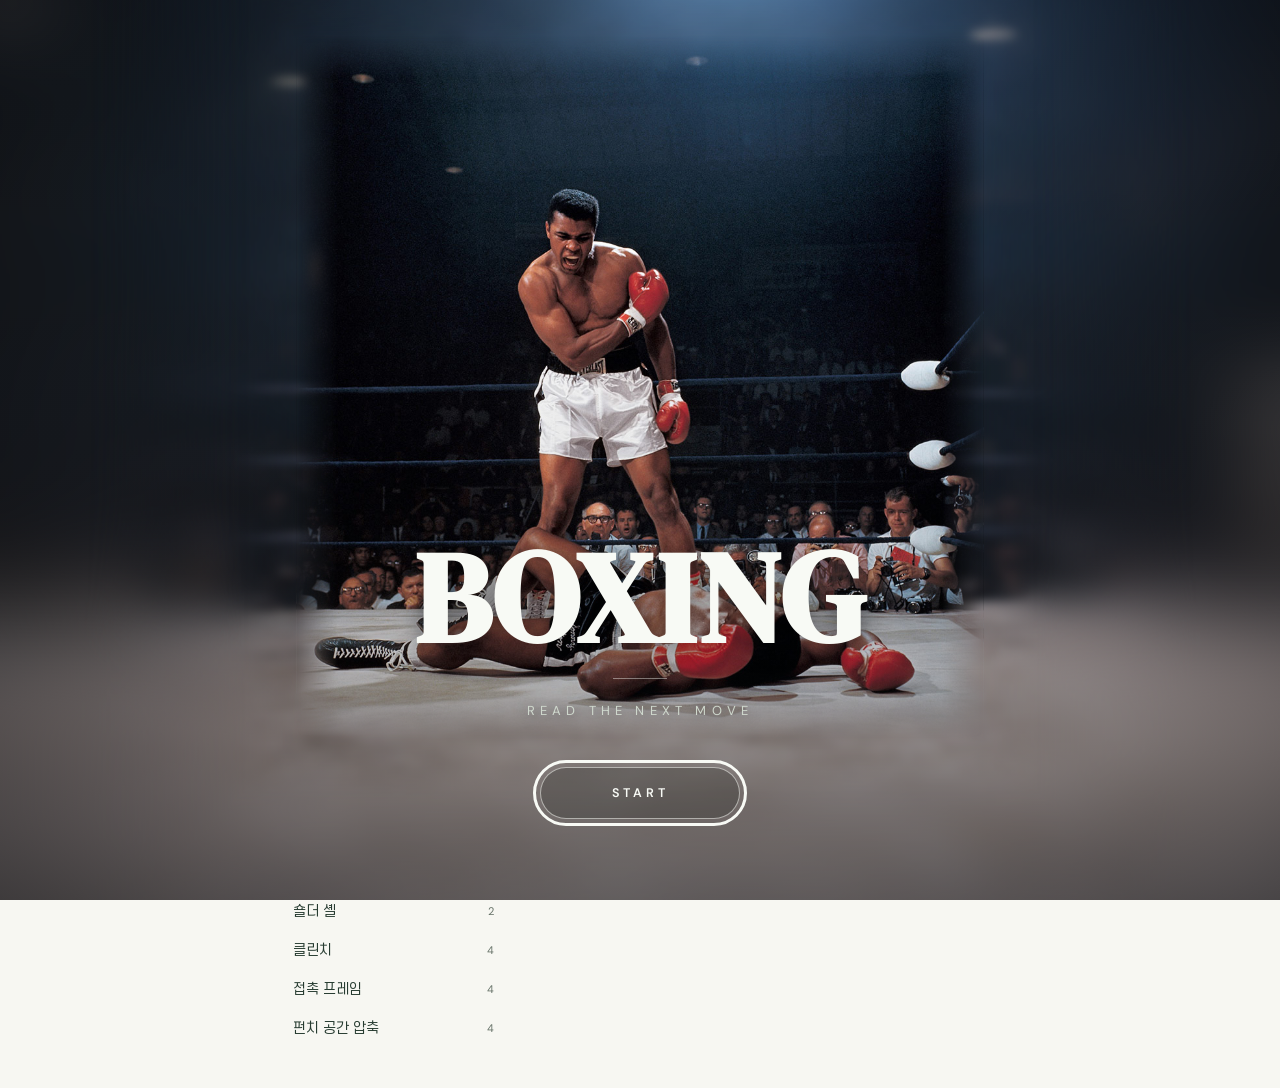
==== index.html @ c311f8da "Blend original intro photo with generated arena scenery and fix mobile floor continuation" ====
<!doctype html>
<html lang="ko"><head><meta charset="utf-8"><meta name="viewport" content="width=device-width,initial-scale=1"><script>try{if(sessionStorage.getItem("boxing-intro")==="seen")document.documentElement.className="no-intro"}catch(e){}</script><title>boxing | BOXING / READ THE NEXT MOVE</title>
<style>
:root{color-scheme:light dark;--bg:light-dark(#f7f7f2,#141916);--paper:light-dark(#fffefa,#1c241f);--ink:light-dark(#263b30,#e9f1e9);--muted:light-dark(#657167,#aab9ad);--line:light-dark(#dce2d8,#36483b);--me:light-dark(#32604a,#a5d8b6);--mebg:light-dark(#e8efe6,#263d30);--opp:light-dark(#9b4c34,#edaa91);--oppbg:light-dark(#f7eae2,#422f28)}
*{box-sizing:border-box}body{margin:0;background:var(--bg);color:var(--ink);font:15px/1.6 system-ui,"Malgun Gothic",sans-serif}button,input,select{font:inherit;color:inherit}button,a,summary{touch-action:manipulation}button,summary{cursor:pointer}button{border:1px solid var(--line);border-radius:8px;background:var(--paper);padding:8px 12px}button:hover{border-color:var(--me)}button:disabled{opacity:.35;cursor:default}button:focus-visible,a:focus-visible,summary:focus-visible,input:focus-visible,select:focus-visible{outline:3px solid var(--me);outline-offset:3px}a{color:var(--me)}h1,h2,h3,p{margin:0}header,.layout,footer{max-width:1440px;margin:auto;padding-left:36px;padding-right:36px}.top{display:flex;justify-content:space-between;align-items:center;gap:20px;padding-top:26px}.brand{font-size:14px;font-weight:750;letter-spacing:.12em;padding:0;border:0;border-radius:0;background:transparent}.documents{position:relative;font-size:13px}.documents summary{list-style:none;color:var(--muted)}.documents nav{position:absolute;right:0;top:32px;z-index:3;min-width:180px;background:var(--paper);border:1px solid var(--line);border-radius:10px;padding:10px;box-shadow:0 8px 28px #0001}.documents a{display:block;padding:6px 10px;text-decoration:none}h1{font-size:clamp(32px,4vw,58px);line-height:1.1;letter-spacing:-.045em;max-width:1100px;margin:32px 0 34px}.layout{display:grid;grid-template-columns:214px minmax(0,1fr);gap:32px}aside{position:sticky;top:24px;align-self:start}.switch{display:flex;padding:4px;border:1px solid var(--line);border-radius:10px;gap:4px;margin-bottom:16px}.switch button{flex:1;font-size:14px;border:0;background:transparent}.switch button[aria-pressed=true]{background:var(--ink);color:var(--paper)}.search{width:100%;border:1px solid var(--line);border-radius:8px;background:var(--paper);padding:9px 12px}.picklabel{font-size:12px;color:var(--muted);margin:18px 0 10px}.actionlist{max-height:65vh;overflow:auto;scrollbar-width:thin;padding-right:4px}.category{font-size:11px;color:var(--muted);margin:20px 8px 7px}.action{display:flex;align-items:center;justify-content:space-between;gap:8px;width:100%;text-align:left;font-size:14px;border:0;background:transparent;padding:7px 10px}.action[aria-pressed=true]{background:var(--mebg);color:var(--me);font-weight:650}.opponent-start .action[aria-pressed=true]{background:var(--oppbg);color:var(--opp)}.action small{font-size:11px;color:var(--muted)}.bar{display:flex;gap:8px;align-items:center;flex-wrap:wrap;padding-bottom:16px;border-bottom:1px solid var(--line)}.bar button{font-size:13px;padding:6px 10px;background:transparent}.filters{margin-left:auto;font-size:13px}.filters summary{color:var(--muted);list-style:none}.filterfields{display:flex;gap:12px;flex-wrap:wrap;padding:16px 0 0}.filterfields label{font-size:12px;color:var(--muted)}select{display:block;margin-top:4px;background:var(--paper);border:1px solid var(--line);border-radius:6px;padding:6px;max-width:100%}.check{display:flex;align-items:center;gap:6px}.check input{accent-color:var(--me)}.current{padding:24px 0}.currenttop{display:flex;align-items:center;gap:12px}.current p{margin-top:10px;color:var(--muted);font-size:14px;max-width:850px}.mini{font-size:12px;color:var(--muted)}.summary{display:flex;justify-content:space-between;gap:12px;font-size:12px;color:var(--muted);margin:0 0 12px}.branch{border-top:1px solid var(--line)}.branch:last-child{border-bottom:1px solid var(--line)}.branch>summary{list-style:none;display:flex;align-items:center;justify-content:space-between;gap:16px;padding:17px 2px}.branch>summary::-webkit-details-marker{display:none}.branch>summary:after{content:'+';color:var(--muted);font-size:20px}.branch[open]>summary:after{content:'−'}.branchhead{display:flex;align-items:center;gap:10px;flex:1}.branchcount{margin-left:auto;font-size:12px;color:var(--muted)}.who{font-size:11px;font-weight:650;white-space:nowrap}.me{color:var(--me)}.opp{color:var(--opp)}.row{padding:16px 0 20px;border-top:1px solid var(--line)}.sequence{display:flex;align-items:center;flex-wrap:wrap;gap:8px}.move{display:inline-flex;align-items:center;gap:8px;padding:8px 11px;text-align:left;font-size:14px;font-weight:600;border:1px solid transparent;background:var(--mebg);color:var(--me);border-radius:8px}.move.opp{background:var(--oppbg);color:var(--opp)}.move.ref{background:var(--bg);color:var(--muted);border-color:var(--line)}.move small{font-size:10px;font-weight:500;opacity:.85}.move:hover{border-color:currentColor}.arrow{color:var(--muted);font-size:14px}.reasons{margin-top:10px;display:grid;gap:5px}.reason{font-size:12px;color:var(--muted);border-left:2px solid var(--line);padding-left:10px}.reason strong{font-weight:550;color:var(--ink)}.rowbottom{display:flex;gap:12px;align-items:center;flex-wrap:wrap;margin-top:12px}.contexts{font-size:11px;color:var(--muted);flex:1}.continue{padding:5px 10px;font-size:12px;background:transparent}.conditions{font-size:12px;color:var(--muted)}.conditions summary{display:inline;list-style:none;text-decoration:underline;text-underline-offset:3px}.case{padding:14px 0;max-width:850px}.case+.case{border-top:1px solid var(--line)}.case p{margin-top:7px}.case b{font-weight:600;color:var(--ink)}.risknote{font-size:12px;color:var(--opp);margin-top:10px}.empty{color:var(--muted);padding:24px 0}.trail{display:flex;gap:6px;flex-wrap:wrap;margin-top:16px}.trail:empty{display:none}.trail .move{font-size:12px;padding:5px 8px}.endnote{font-size:12px;color:var(--muted);margin-top:10px}footer{padding-top:28px;padding-bottom:24px;font-size:11px;color:var(--muted)}dialog{width:min(560px,calc(100% - 28px));max-height:85dvh;overflow:auto;background:var(--paper);color:var(--ink);border:1px solid var(--line);border-radius:18px;padding:28px;box-shadow:0 20px 90px #0003}dialog::backdrop{background:#16291e66;backdrop-filter:blur(3px)}.modalhead{display:flex;align-items:center;justify-content:space-between;gap:20px;margin-bottom:20px}.modalhead h2{font-size:26px;letter-spacing:-.03em}.close{border:0;background:transparent;font-size:23px;padding:0 6px}.modalbody h3{font-size:11px;color:var(--muted);font-weight:550;margin:22px 0 7px}.modalbody p{font-size:14px}.responsechips{display:flex;gap:6px;flex-wrap:wrap}.responsechip{font-size:12px;padding:5px 9px;background:transparent}.modalcontext{padding-top:18px;margin-top:20px;border-top:1px solid var(--line)}.modalcontext .mini{margin-top:8px}.modalfoot{margin-top:24px;display:flex;gap:10px;justify-content:space-between;align-items:center}.modalfoot button{font-size:13px}.inference{font-size:11px;color:var(--muted)}[hidden]{display:none!important}
@media(max-width:850px){header,.layout,footer{padding-left:22px;padding-right:22px}.layout{grid-template-columns:174px minmax(0,1fr);gap:22px}.branchcount{display:none}h1{margin:25px 0}.summary{flex-wrap:wrap}}
@media(max-width:640px){header,.layout,footer{padding-left:18px;padding-right:18px}.layout{display:block}aside{position:static;margin-bottom:18px}.switch{max-width:270px}.picklabel{display:none}.actionlist{display:flex;gap:5px;flex-wrap:wrap;max-height:135px;margin-top:10px}.category{width:100%;margin:8px 0 0}.action{width:auto;border:1px solid var(--line);padding:5px 9px}.action small{display:none}h1{font-size:clamp(29px,7.5vw,45px)}.current{padding:20px 0}.branch>summary{padding:14px 0}.move{padding:7px 9px;font-size:13px}.rowbottom{gap:10px}.contexts{width:100%;flex:auto}dialog{padding:22px}.modalfoot{flex-wrap:wrap}}
</style><style>.top-actions{display:flex;align-items:center;gap:20px}.map-open{border:0;padding:0;background:transparent;color:var(--muted);font-size:13px}.incoming{margin:0 0 26px;padding:17px 18px;border:1px solid var(--line);border-radius:12px;background:var(--paper)}.incoming-head{display:flex;align-items:center;justify-content:space-between;gap:10px;margin-bottom:12px}.incoming h3{font:600 13px var(--body-font)}.target-list{display:flex;gap:6px;flex-wrap:wrap}.target-pick{background:transparent;font-size:12px;padding:5px 9px}.target-pick[aria-pressed=true]{background:var(--oppbg);border-color:transparent;color:var(--opp)}.incoming-example{margin-top:13px;padding-top:13px;border-top:1px solid var(--line)}.incoming-example .move{font-size:12px;padding:6px 9px}.incoming-example .reason{margin-top:8px}.incoming-example .rowbottom{margin-top:8px}.more-targets{font-size:12px;color:var(--muted);margin-top:8px}.more-targets summary{list-style:none;display:inline-block;margin-bottom:8px}.map-dialog{width:min(1260px,calc(100% - 24px));height:min(840px,92dvh);max-height:92dvh;padding:22px;overflow:hidden}.map-top{display:flex;align-items:center;gap:14px;justify-content:space-between}.map-top h2{font-size:28px}.map-tools{display:flex;align-items:center;gap:8px;flex-wrap:wrap;margin:14px 0;font-size:12px}.map-tools button{font-size:12px;padding:5px 10px}.map-tools button[aria-pressed=true]{background:var(--mebg);border-color:var(--me);color:var(--me)}.map-tools .check{margin-left:4px;color:var(--muted)}.map-zoom{display:flex;gap:5px;margin-left:auto}.map-layout{display:grid;grid-template-columns:minmax(0,1fr) 225px;gap:18px;height:calc(100% - 116px);min-height:0}.map-viewport{height:100%;min-height:240px;overflow:hidden;border:1px solid var(--line);border-radius:12px;background:var(--bg);touch-action:none;cursor:grab}.map-viewport.dragging{cursor:grabbing}.map-svg{display:block;width:100%;height:100%;user-select:none}.map-svg .edge{fill:none;stroke:var(--me);stroke-width:1.5;opacity:.18}.map-svg .edge.active{opacity:.8;stroke-width:2}.map-svg .edge.sequence-edge{stroke:var(--opp);stroke-dasharray:5 5}.map-svg .node rect{fill:var(--paper);stroke:var(--line);stroke-width:1.2}.map-svg .node text{fill:var(--ink);font-size:13px;pointer-events:none}.map-svg .node{cursor:pointer;outline:none}.map-svg .node:hover rect,.map-svg .node:focus-visible rect{stroke:var(--me);stroke-width:3}.map-svg .node.selected rect{fill:var(--mebg);stroke:var(--me);stroke-width:2}.map-svg .node.incoming-node rect{fill:var(--oppbg)}.map-svg .node.outgoing-node rect{fill:var(--mebg)}.map-svg .column-label{font-size:12px;fill:var(--muted)}.map-side{position:static;overflow-y:auto;padding:0 1px 12px;scrollbar-width:thin}.map-side h3{font-size:22px;font-family:var(--display-font);font-weight:400;margin:4px 0 7px}.map-side p{font-size:12px;color:var(--muted);margin-bottom:14px}.map-side h4{font-size:11px;color:var(--muted);font-weight:500;margin:20px 0 8px}.map-side .target-list{gap:5px}.map-side .target-pick{font-size:11px}.map-side-actions{display:flex;gap:6px}.map-side-actions button{font-size:12px;padding:6px 10px}.map-legend{font-size:11px;color:var(--muted);margin-top:8px}.map-legend span{display:inline-block;margin-right:14px}.map-legend i{display:inline-block;width:20px;border-top:2px solid var(--me);vertical-align:middle;margin-right:5px}.map-legend i.dashed{border-top:2px dashed var(--opp)}
@media(max-width:740px){.map-dialog{padding:16px}.map-layout{grid-template-columns:minmax(0,1fr);grid-template-rows:minmax(200px,1fr) 165px;gap:10px;height:calc(100% - 145px)}.map-side{display:grid;grid-template-columns:minmax(0,1fr) minmax(0,1fr);gap:10px}.map-side h4{margin-top:4px}.map-side h3{font-size:20px}.map-side p{margin-bottom:6px}.map-zoom{margin-left:0}.incoming{padding:14px}.incoming-head{flex-wrap:wrap}.map-top h2{font-size:24px}.top-actions{gap:16px}}
</style><style>.landing .layout{row-gap:0}.landing #picker,.landing main{display:contents}.landing .switch{grid-column:1;grid-row:1;align-self:start}.landing .picklabel{display:none}.landing #search{grid-column:2;grid-row:1;justify-self:center;align-self:start;width:min(760px,100%);max-width:none;height:48px;border-radius:999px;padding:0 24px 0 46px;box-shadow:0 3px 16px #182c2110;background-image:url("data:image/svg+xml,%3Csvg xmlns='http://www.w3.org/2000/svg' width='18' height='18' viewBox='0 0 24 24' fill='none' stroke='%23717c73' stroke-width='1.7'%3E%3Ccircle cx='10.5' cy='10.5' r='6.5'/%3E%3Cpath d='m16 16 4.5 4.5'/%3E%3C/svg%3E");background-repeat:no-repeat;background-position:18px center}.landing .bar{grid-column:1/-1;grid-row:2;justify-content:center;border:0;padding:8px 0 22px}.landing #back,.landing #restart,.landing #trail,.landing #current,.landing #incoming,.landing #summary,.landing #branches,.landing footer{display:none}.landing .filters{margin:0;width:100%}.landing .filters>summary{text-align:center;margin-bottom:4px}.landing .filterfields{justify-content:center;padding-top:8px}.landing #actionlist{grid-column:1/-1;grid-row:3;display:grid;grid-template-columns:repeat(5,minmax(0,1fr));align-items:start;gap:26px;max-height:none;overflow:visible;padding:14px 0 40px}.home-group{min-width:0}.landing .category{margin:0 10px 12px;padding-bottom:10px;border-bottom:1px solid var(--line);font-size:12px}.landing .action{padding:8px 10px;min-height:39px}.landing .action small{font-weight:400}.landing .action:hover{background:var(--mebg)}.landing .opponent-start .action:hover{background:var(--oppbg)}.title-tagline{display:inline}
@media(min-width:641px) and (max-width:1000px){.landing #actionlist{grid-template-columns:repeat(3,minmax(0,1fr));gap:30px 24px}}
@media(max-width:640px){.landing h1{margin:26px 0 28px;line-height:1.05}.landing h1 .title-name{display:block;font-size:46px}.landing h1 .title-tagline{display:block;margin-top:8px;font-size:clamp(19px,5.3vw,28px);letter-spacing:-.025em}.landing .layout{display:flex;flex-direction:column;gap:0}.landing .switch{order:0;max-width:270px;width:100%;margin-bottom:16px}.landing #search{order:1;width:100%;height:46px}.landing .bar{order:2;padding:14px 0 22px;width:100%}.landing .filters>summary{text-align:left}.landing .filterfields{display:grid;grid-template-columns:repeat(2,minmax(0,1fr));justify-content:stretch;gap:12px;padding-top:8px}.landing .filterfields select{width:100%;padding:9px 8px}.landing .filterfields .check{align-self:end;min-height:39px}.landing #actionlist{order:3;display:block;max-height:none;overflow:visible;padding:0 0 30px}.landing .home-group{margin-bottom:26px}.landing .category{margin:0 0 6px;font-size:12px}.landing .action{width:100%;border:0;border-radius:7px;padding:11px 4px;font-size:15px;min-height:46px}.landing .action small{display:block;color:var(--muted)}}

/* ---------- intro splash (first entry only) ---------- */
#intro{position:fixed;inset:0;z-index:60;display:flex;flex-direction:column;justify-content:flex-end;align-items:center;overflow:hidden;background:#0a0e0c;opacity:1;transition:opacity .55s ease;padding:0 22px clamp(42px,9vh,104px)}
#intro[hidden]{display:none}
html.no-intro #intro{display:none}
#intro.gone{opacity:0;pointer-events:none}
/* Generated arena continuation, aligned to the untouched original photograph. */
.introbg{position:absolute;inset:0;width:100%;height:100%;pointer-events:none}
.introart{position:absolute;left:50%;top:43%;transform:translate(-50%,-50%);width:auto;height:auto;max-width:min(96vw,1120px);max-height:78vh;object-fit:contain;pointer-events:none;
 -webkit-mask-image:linear-gradient(to right,transparent,#000 6%,#000 94%,transparent),linear-gradient(to bottom,transparent,#000 6%,#000 94%,transparent);-webkit-mask-composite:source-in;
 mask-image:linear-gradient(to right,transparent,#000 6%,#000 94%,transparent),linear-gradient(to bottom,transparent,#000 6%,#000 94%,transparent);mask-composite:intersect}
.introveil{position:absolute;inset:0;background:linear-gradient(180deg,rgba(6,10,15,.12),transparent 28%,rgba(6,10,15,.08) 53%,rgba(6,10,15,.48) 100%)}
.introinner{position:relative;text-align:center;color:#f4f6f1;animation:introup .9s cubic-bezier(.2,.8,.3,1) both}
.introtitle{margin:0;font-size:clamp(50px,11.5vw,128px);line-height:.88;letter-spacing:.015em;font-weight:750;color:#f8faf5;text-shadow:0 2px 26px rgba(0,0,0,.55)}
.introrule{width:54px;height:1px;margin:24px auto 0;background:rgba(248,250,245,.42)}
.introlead{margin:22px 0 0;font-size:clamp(10.5px,2.9vw,13px);letter-spacing:.4em;color:#cfd8cd;text-shadow:0 1px 14px rgba(0,0,0,.6)}
.introstart{margin-top:clamp(28px,5vh,46px);min-width:200px;padding:15px 36px;border-radius:999px;border:1px solid rgba(248,250,245,.55);background:rgba(10,14,12,.22);color:#f8faf5;font-size:12.5px;letter-spacing:.32em;font-weight:600;backdrop-filter:blur(2px);transition:background .3s ease,color .3s ease,border-color .3s ease}
.introstart:hover{background:#f8faf5;color:#141d18;border-color:#f8faf5}
.introstart:focus-visible{outline:3px solid #f8faf5;outline-offset:4px}
.introcredit{position:absolute;left:0;right:0;bottom:14px;margin:0;text-align:center;font-size:9.5px;letter-spacing:.16em;color:rgba(248,250,245,.4)}
html.intro-open,html.intro-open body{overflow:hidden}
@keyframes introup{from{opacity:0;transform:translateY(18px)}to{opacity:1;transform:none}}
@media(max-width:760px){
 #intro{min-height:100svh;padding-bottom:max(calc(env(safe-area-inset-bottom) + 24px),clamp(40px,9svh,86px))}
 .introart{top:35%;max-width:96vw;max-height:58svh}
 .introveil{background:linear-gradient(180deg,rgba(6,10,15,.12),transparent 25%,rgba(6,10,15,.12) 49%,rgba(6,10,15,.52) 100%)}
 .introlead{letter-spacing:.3em}
 .introstart{min-width:0;width:min(300px,80vw);padding:14px 0}
 .introcredit{bottom:11px;font-size:9px}
}
@media(prefers-reduced-motion:reduce){#intro{transition:none}.introinner{animation:none}}
</style><link rel="icon" type="image/svg+xml" href="data:image/svg+xml,%3Csvg%20xmlns%3D%22http%3A%2F%2Fwww.w3.org%2F2000%2Fsvg%22%20viewBox%3D%220%200%2032%2032%22%3E%3Crect%20width%3D%2232%22%20height%3D%2232%22%20rx%3D%226%22%20fill%3D%22%2325382e%22%2F%3E%3Ctext%20x%3D%2216%22%20y%3D%2224%22%20text-anchor%3D%22middle%22%20fill%3D%22%23fffefa%22%20font-family%3D%22sans-serif%22%20font-size%3D%2225%22%20font-weight%3D%22700%22%3EB%3C%2Ftext%3E%3C%2Fsvg%3E"><link rel="stylesheet" href="typography.css?v=20261020"></head><body id="app" class="landing">
<div id="intro">
<canvas class="introbg" aria-hidden="true"></canvas>
<img class="introart" src="assets/intro.jpg?v=2" alt="" aria-hidden="true">
<div class="introveil" aria-hidden="true"></div>
<div class="introinner">
<h2 class="introtitle">BOXING</h2>
<div class="introrule" aria-hidden="true"></div>
<p class="introlead">READ THE NEXT MOVE</p>
<button id="introstart" class="introstart" type="button">START</button>
</div>
</div>
<header><div class="top"><button id="brand-home" class="brand" aria-label="BOXING 시작 화면">BOXING</button><div class="top-actions"><button id="map-open" class="map-open">맵</button><details class="documents"><summary>자료 ↗</summary><nav aria-label="관련 자료"><a href="research-report.html">연구 보고서</a><a href="boxing-state-network.html">기존 상태 지도</a><a href="audit-report.html">재검증 내역</a></nav></details></div></div><h1><span class="title-name">BOXING</span><span class="title-tagline"> / READ THE NEXT MOVE</span></h1></header>
<div class="layout"><aside id="picker"><div class="switch" aria-label="시작 행동의 주체"><button id="start-me" aria-pressed="true">내 행동</button><button id="start-opp" aria-pressed="false">상대 행동</button></div><label class="picklabel" for="search" id="picklabel">내 행동 선택</label><input id="search" class="search" aria-label="동작 찾기" placeholder="동작 찾기" autocomplete="off"><div id="actionlist" class="actionlist"></div></aside>
<main><div class="bar"><button id="back" disabled>← 이전</button><button id="restart">처음부터</button><details id="filters" class="filters"><summary>조건 ⌄</summary><div class="filterfields"><label>스탠스<select id="stance"><option value="all">모든 스탠스</option><option value="OO">둘 다 오소독스</option><option value="SS">둘 다 사우스포</option><option value="OS">서로 다른 스탠스</option></select></label><label>거리<select id="distance"><option value="all">모든 거리</option><option value="long">먼 거리</option><option value="mid">중거리</option><option value="pocket">근접</option><option value="outside">사거리 밖</option><option value="clinch">밀착</option></select></label><label>링 위치<select id="ring"><option value="all">모든 위치</option><option value="center">중앙</option><option value="near ropes">로프 근처</option><option value="ropes">로프</option><option value="corner">코너</option></select></label><label class="check"><input id="supplement" type="checkbox" checked>추론 분기 포함</label></div></details></div><div id="trail" class="trail" aria-label="선택한 순서"></div><section id="current" class="current"></section><section id="incoming" class="incoming" aria-label="선택한 행동의 대응 용도"></section><div id="summary" class="summary" aria-live="polite"></div><section id="branches" aria-label="대응 순서"></section></main></div>
<footer>동작을 누르면 설명 · 약점 · 대응 용도를 볼 수 있습니다.</footer>
<dialog id="move-dialog" aria-labelledby="modal-title"><div class="modalhead"><h2 id="modal-title"></h2><button class="close" id="close-dialog" aria-label="팝업 닫기">×</button></div><div id="modal-body" class="modalbody"></div><div class="modalfoot"><span id="modal-caption" class="inference"></span><button id="modal-continue">이 동작 이후 보기 →</button></div></dialog>
<dialog id="map-dialog" class="map-dialog" aria-labelledby="map-title"><div class="map-top"><h2 id="map-title">행동 맵</h2><button id="map-close" class="close" aria-label="맵 닫기">×</button></div><div class="map-tools"><button id="map-local" aria-pressed="true">주변 관계</button><button id="map-all" aria-pressed="false">전체 맵</button><label class="check"><input id="map-sequence" type="checkbox" checked>연속 동작</label><div class="map-zoom"><button id="map-minus" aria-label="맵 축소">−</button><button id="map-plus" aria-label="맵 확대">+</button><button id="map-fit">맞춤</button></div></div><div class="map-layout"><div id="map-viewport" class="map-viewport"><svg id="map-svg" class="map-svg" role="group" aria-label="동작 대응 관계 맵"></svg></div><aside id="map-side" class="map-side"></aside></div><div class="map-legend"><span><i></i>대응 · 준비 동작 포함</span><span><i class="dashed"></i>같은 선수의 연속 동작</span>기술 관계 · 조건은 개별 흐름에서 확인</div></dialog>

<script id="model" type="application/json">{"actions":[{"id":"JAB","name":"Lead jab · 잽","category":"OFFENSE","benefit":"사거리·반응을 확인하고 시야를 가림","vulnerability":"앞손 복귀 동안 같은 쪽 가드가 비며 단조로운 타이밍을 읽힐 수 있음","action":"앞손을 짧게 직선으로 보내고 복귀","ranges":["long","mid"]},{"id":"DOUBLE","name":"Double jab · 더블 잽","category":"OFFENSE","benefit":"한 번의 방어 후 재조준·진입 가능","vulnerability":"두 잽 사이 인터셉트, 연속 전진의 균형 손실","action":"첫 잽을 복귀시켜 두 번째 잽의 표적·박자를 조절","ranges":["long","mid"]},{"id":"BJAB","name":"Body jab · 보디 잽","category":"OFFENSE","benefit":"머리 가드 아래 공격·높이 선택 강요","vulnerability":"머리가 전방 low에 머물면 위쪽 카운터에 접근","action":"무릎으로 높이를 낮추고 앞손으로 합법 보디 표적","ranges":["long","mid"]},{"id":"CROSS","name":"Rear straight / cross · 뒷손 직선","category":"OFFENSE","benefit":"상대 복귀·열린 직선 통로 이용","vulnerability":"뒷손 가드 이탈과 회전 회수 구간","action":"몸통·팔을 협응해 뒷손 직선 후 회수","ranges":["long","mid"]},{"id":"LH","name":"Lead hook · 앞손 훅","category":"OFFENSE","benefit":"직선 밖 이동한 표적·측면 가드 공략","vulnerability":"넓게 돌면 직선 인터셉트와 반대 훅에 노출","action":"앞손 곡선으로 옆 표적을 향하고 짧게 회수","ranges":["mid","pocket"]},{"id":"RH","name":"Rear hook · 뒷손 훅","category":"OFFENSE","benefit":"앞손 방어 뒤 측면 공격","vulnerability":"큰 궤적과 뒷손 가드 공백","action":"뒷손을 짧은 곡선으로 회전","ranges":["mid","pocket"]},{"id":"BH","name":"Body hook · 보디 훅","category":"OFFENSE","benefit":"높은 가드 아래 공격","vulnerability":"보디로 손을 보내며 머리 측면이 열릴 수 있음","action":"높이를 바꾸고 짧은 훅으로 갈비·복부의 합법 표적","ranges":["mid","pocket"]},{"id":"LU","name":"Lead uppercut · 앞손 어퍼컷","category":"OFFENSE","benefit":"열린 중앙·낮은 머리의 접근 경로 공략","vulnerability":"먼 거리에서 뜨는 궤적·앞손 가드 이탈","action":"앞손을 짧은 상승 궤도로 보냄","ranges":["mid","pocket"]},{"id":"RU","name":"Rear uppercut · 뒷손 어퍼컷","category":"OFFENSE","benefit":"팔 사이 중앙 표적·낮은 진입 공략","vulnerability":"준비 때 손을 내리면 훅·직선에 노출","action":"뒷손을 상승 곡선으로 보냄","ranges":["mid","pocket"]},{"id":"OVER","name":"Overhand · 오버핸드","category":"OFFENSE","benefit":"높이·직선 가드 주변 궤적 변경","vulnerability":"오버리치·낮은 머리·긴 복귀","action":"뒷손을 위에서 휘어 합법 머리 표적으로 보냄","ranges":["long","mid"]},{"id":"SHOVEL","name":"Shovel hook · 쇼벨 훅","category":"OFFENSE","benefit":"팔꿈치와 중앙 가드 사이 틈 공략","vulnerability":"각도·높이 틀리면 팔꿈치에 막힘","action":"훅과 어퍼컷 사이 사선 궤도","ranges":["mid","pocket"]},{"id":"COMBO","name":"Combination continuation · 콤비네이션 지속","category":"OFFENSE","benefit":"한 방어가 다음 방어 준비를 방해할 때 이용","vulnerability":"고정 순서로 계속하면 인터셉트·각도 탈출 허용","action":"상대 반응을 보며 표적·궤적·박자를 연결","ranges":["long","mid","pocket"]},{"id":"INTERCEPT","name":"Intercepting straight · 인터셉팅 직선","category":"COUNTER","benefit":"접근을 멈추거나 두 공격을 동시에 경쟁시킴","vulnerability":"머리가 라인에 남으면 동시 피격","action":"상대 진입 또는 startup에 직선을 겹침","ranges":["long","mid"]},{"id":"CJ","name":"Counter jab · 카운터 잽","category":"COUNTER","benefit":"작은 반격으로 주도권·거리 회복","vulnerability":"상대의 두 번째 공격에 다시 읽힘","action":"방어 뒤 또는 상대 준비에 짧은 앞손 직선","ranges":["long","mid"]},{"id":"CC","name":"Counter cross · 카운터 크로스","category":"COUNTER","benefit":"열린 중앙·늦은 복귀 활용","vulnerability":"과도한 진입·다음 훅 위험","action":"상대 공격·복귀 창에 뒷손 직선","ranges":["long","mid"]},{"id":"CH","name":"Counter hook · 카운터 훅","category":"COUNTER","benefit":"직선 복귀·측면 노출 활용","vulnerability":"짧은 사거리, 반대 손 카운터","action":"방어로 생긴 측면 표적을 짧게 공격","ranges":["mid","pocket"]},{"id":"CB","name":"Counter body shot · 보디 카운터","category":"COUNTER","benefit":"들린 팔·높은 가드 아래 이용","vulnerability":"머리를 맞교환 라인에 두면 위험","action":"상대 위쪽 공격 뒤 합법 몸통 표적","ranges":["mid","pocket"]},{"id":"DELAY","name":"Delayed counter · 지연 카운터","category":"COUNTER","benefit":"즉시 반격을 기다리는 함정 회피","vulnerability":"기다림 중 콤비네이션·퇴로 상실","action":"첫 반응 뒤 한 박자 기다리고 다음 복귀를 공격","ranges":["long","mid","pocket"]},{"id":"CHECK","name":"Check hook + pivot · 체크 훅","category":"COUNTER","benefit":"직선 추격을 옆으로 비껴 나옴","vulnerability":"축발에 하중 과다·퇴로 차단·훅 미달","action":"짧은 앞손 훅과 축 회전을 결합","ranges":["mid","pocket"]},{"id":"SPLIT","name":"Split-entry / simultaneous counter","category":"COUNTER","benefit":"방어와 공격의 시간을 겹침","vulnerability":"교환 위험; 같은 이름에 여러 궤적 존재","action":"머리 라인 변경과 직선 반격을 겹쳐 진입","ranges":["long","mid"]},{"id":"HG","name":"High guard · 하이 가드","category":"DEFENSE","benefit":"측면·직선 타격 면적을 일부 가림","vulnerability":"시야·보디·기동성 제한; 충격 전달 가능","action":"글러브·팔을 머리 주변에 압축","ranges":["long","mid","pocket"]},{"id":"CATCH","name":"Catch · 캐치","category":"DEFENSE","benefit":"사거리 유지·반대 손 준비","vulnerability":"큰 도달·글러브가 얼굴로 밀림·페인트 반응","action":"작은 글러브 면으로 직선을 받음","ranges":["long","mid"]},{"id":"BLOCK","name":"Block · 블록","category":"DEFENSE","benefit":"머리·보디 맞교환을 제한","vulnerability":"충격·다른 표적 열림·고정 방어 읽힘","action":"팔·글러브로 예상 공격 통로를 닫음","ranges":["long","mid","pocket"]},{"id":"ELBOW","name":"Elbow body block · 팔꿈치 블록","category":"DEFENSE","benefit":"보디 훅·사선 공격을 팔로 받음","vulnerability":"같은 쪽 머리 가드가 실제로 내려가면 head opening","action":"팔꿈치를 좁히거나 몸통 회전으로 보디 통로 차단","ranges":["long","mid","pocket"]},{"id":"PARRY","name":"Small parry · 작은 패리","category":"DEFENSE","benefit":"거리 유지·상대 공격선 이동","vulnerability":"반복 타이밍과 복귀를 읽힐 수 있음; 자동 빈틈 아님","action":"글러브로 직선을 최소 이동만큼 비킴","ranges":["long","mid"]},{"id":"WIDE","name":"Premature / wide parry · 조기·큰 패리","category":"DEFENSE","benefit":"예측이 맞으면 미리 공격 통로 변화","vulnerability":"손 측면·중앙 공백; 페인트 비용","action":"실제 펀치 전 또는 필요 이상 손을 이동","ranges":["long","mid"]},{"id":"SOUT","name":"Outside slip · 바깥 슬립","category":"DEFENSE","benefit":"해당 직선 공격선을 벗어남","vulnerability":"다음 펀치 재조준·훅·균형 손실","action":"들어오는 특정 펀치의 팔 바깥으로 머리 이동","ranges":["long","mid","pocket"]},{"id":"SIN","name":"Inside slip · 안쪽 슬립","category":"DEFENSE","benefit":"가까운 보디·짧은 반격 통로","vulnerability":"자유손 공격 통로로 접근","action":"펀치와 상대 자유손 사이로 머리 이동","ranges":["long","mid","pocket"]},{"id":"SSTEP","name":"Slip + step · 슬립+스텝","category":"DEFENSE","benefit":"위치·거리도 함께 변경","vulnerability":"스텝 시간·발 충돌·각도 추적 허용","action":"머리 라인 이동과 작은 발 이동 결합","ranges":["long","mid"]},{"id":"SPIVOT","name":"Slip + pivot · 슬립+피벗","category":"DEFENSE","benefit":"복귀 공격선 밖에 남는 선택","vulnerability":"축발·출구가 막히면 회전 미완","action":"머리 회피와 재지향 회전 결합","ranges":["long","mid","pocket"]},{"id":"PULL","name":"Pull · 작은 풀","category":"DEFENSE","benefit":"짧게 빗나가게 하고 반격 거리 유지","vulnerability":"몸통 사거리 유지·추격 두 번째 펀치","action":"발을 크게 옮기지 않고 머리만 후방 이동","ranges":["long","mid"]},{"id":"SWAY","name":"Sway · 큰 상체 후퇴","category":"DEFENSE","benefit":"머리 사거리 증가","vulnerability":"지지면 밖 중심·느린 전진 복귀·보디 노출","action":"상체를 더 크게 뒤로 기울임","ranges":["long","mid"]},{"id":"DUCK","name":"Duck · 덕","category":"DEFENSE","benefit":"높은 공격 궤도 밑으로 이동","vulnerability":"제자리 중앙의 낮은 머리는 상승 궤도와 만날 수 있음","action":"무릎을 굽혀 머리 높이를 낮춤","ranges":["mid","pocket"]},{"id":"ROLL","name":"Weave / roll · 위빙·롤","category":"DEFENSE","benefit":"높은 훅 아래를 지나 측면으로 나옴","vulnerability":"반복 경로·허리 굽힘·다음 낮은 공격","action":"무릎·몸통으로 U형 또는 곡선 머리 이동","ranges":["mid","pocket"]},{"id":"SHELL","name":"Shoulder shell · 숄더 셸","category":"DEFENSE","benefit":"특정 직선·측면 통로 가림","vulnerability":"반대 스탠스·오버핸드·보디·회전 반대 방향","action":"어깨·뒷손·몸통 회전으로 방어면 구성","ranges":["long","mid","pocket"]},{"id":"BACK","name":"Step-back · 후퇴 스텝","category":"POSITION","benefit":"상대 펀치 사거리 밖으로","vulnerability":"추격·로프·전진 반격에 새 스텝 필요","action":"두 발의 간격을 보존하며 뒤로 이동","ranges":["long","mid","pocket"]},{"id":"LAT","name":"Lateral step · 옆 스텝","category":"POSITION","benefit":"직선 추격·퇴로를 옆으로 재설정","vulnerability":"원형 훅·링 커팅·발 교차","action":"측면으로 발 간격을 유지해 이동","ranges":["long","mid","pocket"]},{"id":"PIVOT","name":"Pivot · 피벗","category":"POSITION","benefit":"공격선 옆각도·출구 확보","vulnerability":"축발 막힘·과회전·상대가 같이 돌기","action":"지지발 주위로 다른 발과 몸을 재지향","ranges":["long","mid","pocket","clinch"]},{"id":"CLINCH","name":"Clinch · 클린치 국면","category":"DEFENSE","benefit":"긴 펀치 공간 감소","vulnerability":"짧은 자유손·심판 break·홀딩 반칙","action":"밀착·팔 얽힘으로 교환이 중단되는 국면","ranges":["clinch","pocket"]},{"id":"FRAME","name":"Frame / contact · 접촉 프레임","category":"DEFENSE","benefit":"진입을 느끼고 재정렬 공간 확보","vulnerability":"손 가드 이탈·밀기/지속 시야 차단 반칙 가능","action":"짧은 접촉으로 공간·자세를 감지","ranges":["pocket","clinch"]},{"id":"SMOTHER","name":"Smother · 펀치 공간 압축","category":"DEFENSE","benefit":"긴 궤적의 완전 신전 방해","vulnerability":"짧은 훅·어퍼컷·머리 충돌·위치 상실","action":"몸과 발로 너무 가까운 거리까지 압축","ranges":["mid","pocket","clinch"]},{"id":"JF","name":"Jab feint · 잽 페인트","category":"MANIPULATION","benefit":"패리·슬립·반격의 선택을 탐색","vulnerability":"반응 없음·실제 카운터·타이밍 비용","action":"잽 startup 단서를 주고 완전 신전은 보류","ranges":["long","mid"]},{"id":"LF","name":"Level feint · 높이 페인트","category":"MANIPULATION","benefit":"팔꿈치·머리 위치 반응 유도","vulnerability":"가드 유지·위쪽 인터셉트","action":"무릎·시선으로 보디 공격 단서","ranges":["long","mid","pocket"]},{"id":"SF","name":"Shoulder feint · 어깨 페인트","category":"MANIPULATION","benefit":"슬립·블록 방향을 먼저 드러내게 함","vulnerability":"과회전·정보 노출·반응 없음","action":"어깨 회전으로 직선·훅 단서","ranges":["long","mid"]},{"id":"STEPF","name":"Step feint · 스텝 페인트","category":"MANIPULATION","benefit":"후퇴·추격을 유도해 공간 선택","vulnerability":"상대가 선점·실제 발이 묶임","action":"작은 발 준비로 진입/후퇴 단서","ranges":["outside","long","mid"]},{"id":"PROBE","name":"Probe · 탐색 잽","category":"MANIPULATION","benefit":"사거리·반응 패턴에 정보 획득","vulnerability":"습관 노출·강한 카운터; 반드시 안전하지 않음","action":"짧은 잽·거리 시도로 반응을 관찰","ranges":["outside","long","mid"]},{"id":"HAND","name":"Hand fighting · 앞손 싸움","category":"MANIPULATION","benefit":"잽 라인·뒷손 라인 준비","vulnerability":"자기 앞손 측면 공백·상대 뒷손","action":"짧은 접촉·패리로 상대 앞손 위치 경쟁","ranges":["long","mid"]},{"id":"GM","name":"Guard manipulation · 가드 유도","category":"MANIPULATION","benefit":"방어 면이 옮겨간 반대 표적 탐색","vulnerability":"상대가 구조를 유지하면 틈 안 생김","action":"표적·펀치 궤도로 가드 반응을 유도","ranges":["mid","pocket"]},{"id":"LEVEL","name":"Level change · 실제 높이 변경","category":"MANIPULATION","benefit":"보디 진입·머리 라인 이동","vulnerability":"시야·앞발 하중·상승 공격 위험","action":"무릎으로 합법 표적 높이를 변경","ranges":["long","mid","pocket"]},{"id":"RHYTHM","name":"Rhythm change · 박자 변화","category":"MANIPULATION","benefit":"예측 방어 창의 재설정","vulnerability":"멈춘 박자에 선제 공격 허용","action":"동일 간격을 깨고 지연·빠른 연속을 섞음","ranges":["long","mid","pocket"]},{"id":"TEMPO","name":"Tempo change · 템포 변화","category":"MANIPULATION","benefit":"선택 시간과 회복 시간 압박","vulnerability":"피로·정확도·가드 회복 비용","action":"교환 빈도·이동 속도를 일정 구간 변경","ranges":["long","mid","pocket"]},{"id":"TRAP","name":"Distance trap · 거리 함정","category":"MANIPULATION","benefit":"miss 뒤 반격 창","vulnerability":"상대가 발로 보정하거나 공격 안 함","action":"닿을 듯한 거리를 보여 상대 과진입을 유도","ranges":["long","mid"]},{"id":"OUTFOOT","name":"Outside lead foot · 바깥 앞발","category":"POSITION","benefit":"뒷손 통로·측면 출구를 만들 수 있음","vulnerability":"상대 재피벗·앞손 훅·안쪽 타격; 자동 안전 아님","action":"오픈 스탠스에서 앞발을 상대 앞발 바깥에 위치","ranges":["long","mid"]},{"id":"INFOOT","name":"Inside lead foot · 안쪽 앞발","category":"POSITION","benefit":"빠른 안쪽 통로·앞손 공격도 가능","vulnerability":"상대 바깥 뒷손 라인 노출","action":"상대 앞발 안쪽 위치에서 머리·손을 정렬","ranges":["long","mid"]},{"id":"PRESS","name":"Pressure / ring cut · 압박·링 커팅","category":"POSITION","benefit":"퇴로·시간을 줄임","vulnerability":"직선 추격·스텝 중 인터셉트","action":"상대 출구를 선점하며 가드 있는 진입","ranges":["outside","long","mid"]},{"id":"STEPIN","name":"Step-in · 진입 스텝","category":"POSITION","benefit":"먼 거리에서 훅·어퍼컷이 닿는 중거리로 실제 거리를 좁힌다","vulnerability":"들어가는 박자가 읽히면 인터셉팅 직선·체크 훅·보디 카운터에 노출되고, 앞발이 먼저 크게 나가면 균형이 무너진다","action":"가드를 유지한 채 앞발을 먼저 보내고 뒷발이 따라붙어 사거리를 한 단계 좁힌다","ranges":["long","mid"]},{"id":"CPRESS","name":"Counter-pressure · 역압박","category":"COUNTER","benefit":"상대가 일방 전진하는 박자 중단","vulnerability":"멈출 때 중심선·교환 위험","action":"후퇴 중 짧게 멈추고 타격·각도 선점","ranges":["long","mid","pocket"]},{"id":"EXIT","name":"Exit angle · 각도 탈출","category":"POSITION","benefit":"콤비네이션 직선 추격에서 벗어남","vulnerability":"상대 훅·링 커팅·뒤돌기 금지","action":"방어·짧은 타격 뒤 옆 이동과 재지향","ranges":["long","mid","pocket"]},{"id":"RESET","name":"Reset · 재정렬","category":"POSITION","benefit":"새 교환 준비","vulnerability":"시간 비용; 상대가 계속 치면 완료 불가","action":"손·발·시선·상대 bearing을 다시 맞춤","ranges":["outside","long","mid","pocket","clinch"]},{"id":"READ","name":"Read / withhold · 읽고 보류","category":"MANIPULATION","benefit":"불필요한 가드 이동 억제","vulnerability":"실제 잽·보디 공격을 늦게 읽을 위험","action":"페인트 단서만으로 손·머리를 크게 옮기지 않음","ranges":["outside","long","mid","pocket"]},{"id":"BREAK","name":"Referee break · 심판 분리","category":"POSITION","benefit":"밀착 국면에서 합법 새 거리","vulnerability":"주도권·공간이 바뀜; break 중 공격 금지","action":"지시에 따라 분리·재개까지 타격 보류","ranges":["clinch"]},{"id":"REENTER","name":"Re-entry · 거리 재진입","category":"POSITION","benefit":"사거리 밖에서 공격 가능한 거리를 다시 확보","vulnerability":"진입 박자가 읽히면 인터셉트·체크 훅에 노출","action":"상대 위치를 확인하며 가드와 발 간격을 유지해 재진입","ranges":["outside","long"]}],"sources":[{"id":"S01","title":"IBA/AIBA Coach Manual","url":"https://www.iba.sport/documents/iba-coach-manual/","type":"연맹 교본","scope":"기술·방어·콤비네이션·전술의 기본 분류. PDF pp.56–70, 131–135, 186–190. 전술 엣지의 성공률을 측정한 연구가 아니다."},{"id":"S02","title":"England Boxing Level 1 Handbook","url":"https://www.englandboxing.org/wp-content/uploads/2022/03/EB_Boxing-Coaching-Handbook-Part-1_v8-002.pdf","type":"국가연맹 교본","scope":"PDF pp.79–86: 블록·패리·덕·슬립. 작은 방어와 과도한 반응을 구분하는 검증 근거."},{"id":"S03","title":"Dinu & Louis (2020), Biomechanical Analysis","url":"https://www.frontiersin.org/journals/sports-and-active-living/articles/10.3389/fspor.2020.598861/full","type":"실험 연구","scope":"엘리트 15명·주니어 8명의 크로스·훅·어퍼컷. 분절 협응과 기술 간 차이를 지지한다. 지면반력 일부는 운동학적 추정이며 실전 카운터 확률로 전용하지 않는다."},{"id":"S04","title":"Zhang et al. (2022), Anticipation meta-analysis","url":"https://pubmed.ncbi.nlm.nih.gov/36389534/","type":"체계적 문헌고찰","scope":"27개 연구의 격투 종목 예측 능력 비교. 숙련자의 예측 우위는 페인트 면역을 뜻하지 않는다."},{"id":"S05","title":"Timing a fake punch (2023)","url":"https://pubmed.ncbi.nlm.nih.gov/37075655/","type":"복싱 유사 과제 실험","scope":"복싱 특화 주의 과제의 페인트 타이밍 효과. 실전에서 팔꿈치가 내려갈 확률을 직접 측정한 자료가 아니다. 초록 범위로 사용."},{"id":"S06","title":"England Boxing, shadow drills week 10","url":"https://www.englandboxing.org/news_articles/england-boxing-shadow-boxing-drills-week-10/","type":"국가연맹 코칭","scope":"방어–콤비네이션–각도 변경–재설정, 링 공간과 템포를 함께 다루는 의사결정 드릴."},{"id":"S07","title":"Fran Sands, Slipping Punches","url":"https://www.myboxingcoach.com/body-movement-slips/","type":"코치의 직접 설명","scope":"슬립과 후속 공격의 연결. inside/outside를 오소독스 잽 기준으로 쓰는 부분은 본 모델에서 펀치 기준 좌표로 재정의."},{"id":"S08","title":"Fran Sands, Bob and Weave","url":"https://www.myboxingcoach.com/bob-and-weave-roll-with-em/","type":"코치의 직접 설명","scope":"롤의 수평·수직 머리 이동과 허리만 숙이는 동작의 위험. 파생 전술은 추론으로 구별."},{"id":"S09","title":"Fran Sands, Rolling punches","url":"https://www.myboxingcoach.com/rolling-punches-boxing-tips/","type":"코치의 직접 설명","scope":"롤이 직선·훅·어퍼컷 공격선을 벗어날 수도 있다는 반례. 동작명만으로 방어를 확정하지 않는다."},{"id":"S10","title":"Fran Sands, Ducking","url":"https://www.myboxingcoach.com/body-movement-duck/","type":"코치의 직접 설명","scope":"덕과 공격의 결합. 덕 후 어퍼컷은 가능하나 상대 어퍼컷으로의 수직 진입은 별도 위험."},{"id":"S11","title":"Fran Sands, Counterpunching with parry","url":"https://www.myboxingcoach.com/counterpunching-with-the-parry/","type":"코치의 직접 설명","scope":"잽 패리 후 카운터의 기본 기회. 성공 여부는 복귀 속도와 거리 조건에 달린다."},{"id":"S12","title":"Fran Sands, Lead hand block","url":"https://www.myboxingcoach.com/boxing-techniques-parry-punches-lead-hand/","type":"코치의 직접 설명","scope":"오픈 스탠스의 앞손 방어를 별도 검토하는 근거."},{"id":"S13","title":"Fran Sands, Southpaw v Orthodox (2010)","url":"https://www.myboxingcoach.com/wp-content/uploads/2010/05/SouthpawVOrthodox_V1.0.pdf","type":"코칭 보고서","scope":"세 스탠스 조합의 기하 차이. safe area 표현은 상대가 재정렬할 때까지의 상대적 기회로 제한."},{"id":"S14","title":"Fran Sands, Feints (2015)","url":"https://www.myboxingcoach.com/feinting-in-boxing-tips/","type":"코치의 직접 설명","scope":"손·몸·발을 이용한 반응 유도. 반응하지 않는 분기를 반드시 포함."},{"id":"S15","title":"Dunn et al. (2017), elite amateur dominance","url":"https://pubmed.ncbi.nlm.nih.gov/29287064/","type":"경기 관찰 연구","scope":"26명의 엘리트 남자 국내대회 분석. 정확도·이동·피로의 맥락이며 개별 카운터의 인과 검증은 아니다."},{"id":"S16","title":"Boxing Canada / Québec, Club Coach manual (2016)","url":"https://www.fqbo.qc.ca/modules/publications/Club%20Coach%20manual%20-%202016%2C%20June%2015.pdf","type":"독립 국가 코칭 자료","scope":"2차 검증: 패리–앞손 보디 훅, 다양한 방어 및 반격. 독립성은 기관 차원이며 교본 간 지식 공유 가능."},{"id":"S17","title":"World Boxing Competition Rules (2024)","url":"https://worldboxing.org/wp-content/uploads/2024/11/World-Boxing-Competition-Rules-Nov-2024-Approved.pdf","type":"공식 규칙 문서","scope":"접촉·홀딩·밀기·브레이크·벨트 아래 숙임의 규칙 조건. 여기서는 읽은 2024판을 명시; 모든 2026 대회에 동일하다고 가정하지 않는다."},{"id":"S18","title":"Usyk–Joshua I, Dan Albert analysis (2021)","url":"https://www.thefight-site.com/home/oleksandr-usyk-vs-anthony-joshua-lessons-in-initiative","type":"보조 전문 경기 분석","scope":"오픈 스탠스의 앞손 싸움·반응 유도·거리 재설정 사례. 분석자의 해석이며 원영상의 독립 프레임 판독은 하지 않았다."},{"id":"S19","title":"Márquez–Pacquiao IV, coach/analyst account","url":"https://www.thefight-site.com/home/dinamita-juan-manuel-mrquez","type":"보조 전문 경기 분석","scope":"진입 타이밍에 머리를 중심선에서 빼며 앞손 공격에 오른손 카운터한 사례. 한 선수의 KO를 일반 성공률로 바꾸지 않는다."},{"id":"S20","title":"Guardian, Mayweather–Hatton critical moment","url":"https://www.theguardian.com/sport/2008/jan/06/features.sportmonthly3","type":"경기 보도","scope":"10라운드 체크 훅과 탈출 사례의 존재 확인. 전체 연속 장면의 직접 영상 검증은 미실시."},{"id":"S21","title":"Güldenpenning et al. (2017), Deceptive Actions","url":"https://www.frontiersin.org/journals/psychology/articles/10.3389/fpsyg.2017.00917/full","type":"문헌고찰","scope":"종목과 과제에 따른 기만 효과 차이. 복싱 전술 엣지의 직접 입증 대신 예측 한계의 보조 근거."},{"id":"S22","title":"Thomson et al., performance analysis template","url":"https://pubmed.ncbi.nlm.nih.gov/23121380/","type":"측정 방법 연구","scope":"공격·방어·페인트 관찰 항목의 분류 근거; 여기서는 초록으로만 사용."},{"id":"S23","title":"Boxing Canada, Competition Introduction Workbook (2018)","url":"https://boxingcanada.org/wp-content/uploads/2025/06/Workbook-Competition-Introduction-manual-EN.pdf","type":"국가연맹 코치 워크북","scope":"인쇄 pp.23–24, 34, 54–57: 훅·어퍼컷 방어와 카운터의 교육 항목. 전체 연쇄의 실험 검증이 아니다."},{"id":"S24","title":"England Boxing, shadow drills week nine (2020)","url":"https://www.englandboxing.org/news_articles/england-boxing-shadow-boxing-drills-week-nine/","type":"국가연맹 코치 드릴","scope":"공격–방어–공격, 발로 거리와 각도 조절, 반대 스탠스 조건을 다시 확인하는 원리."}],"scenarios":[{"id":"N01","title":"잽–패리: 작은 방어와 과반응"},{"id":"N02","title":"더블 잽–재조준–인터셉트"},{"id":"N03","title":"보디 잽–높이 페인트"},{"id":"N04","title":"크로스–슬립–후속 훅"},{"id":"N05","title":"풀 카운터–추격–재카운터"},{"id":"N06","title":"훅–롤–어퍼컷 함정"},{"id":"N07","title":"뒷손 훅–직선 선점"},{"id":"N08","title":"어퍼컷–덕의 반례"},{"id":"N09","title":"보디 훅–머리 훅–가드 유지"},{"id":"N10","title":"하이 가드–혼합 표적–탈출"},{"id":"N11","title":"셸–오버핸드–보디–회전"},{"id":"N12","title":"정지 슬립·스텝 슬립·피벗 슬립"},{"id":"N13","title":"오픈 스탠스 바깥발과 뒷손"},{"id":"N14","title":"오픈 스탠스 잽 라인·앞손 방어"},{"id":"N15","title":"SS: OO의 좌우 반전과 그 한계"},{"id":"N16","title":"중앙 링: 거리 함정"},{"id":"N17","title":"로프: 풀 대신 각도·짧은 반격"},{"id":"N18","title":"코너: 출구 차단과 탈출"},{"id":"N19","title":"페인트–반격 유도–재카운터"},{"id":"N20","title":"어깨 페인트–슬립 유도"},{"id":"N21","title":"스텝 페인트–후퇴–링 커팅"},{"id":"N22","title":"리듬·템포–지연 반격"},{"id":"N23","title":"밀착: 스머더·프레임·자유손"},{"id":"N24","title":"쇼벨 훅–팔꿈치–어퍼컷"},{"id":"N25","title":"스플릿 엔트리: 동시에 치는 방어"},{"id":"N26","title":"큰 스웨이와 실제 높이 변경"},{"id":"N27","title":"로프 접근: 마지막 뒤 공간과 측면 출구"}],"routes":[{"id":"N01_P1","scene":"N01","kind":"original","steps":[{"actor":"A","action":"JAB","condition":"롱 레인지에서 B 머리로 잽","before":{"distance":"long","stance":"OO","foot_position":"neutral","angle":"centerline aligned","ring_position":"center","space":{"A":"center","B":"center","retreat_available":"both"},"A":{"head":"center line","weight":"neutral / variant dependent","guard":"normal","phase":"neutral","arm":"home","rotation":"none","balance":"stable","free_hand":"both","foot":"neutral","bearing":"facing opponent"},"B":{"head":"center line","weight":"neutral / variant dependent","guard":"normal","phase":"neutral","arm":"home","rotation":"none","balance":"stable","free_hand":"both","foot":"neutral","bearing":"facing opponent"},"belief":{"A":"unknown","B":"unknown"},"target":"none","phase_window":"neutral"},"after":{"distance":"long","stance":"OO","foot_position":"neutral","angle":"centerline aligned","ring_position":"center","space":{"A":"center","B":"center","retreat_available":"both"},"A":{"head":"center line","weight":"neutral / variant dependent","guard":"attacking arm displaced; other hand protection conditional","phase":"extension","arm":"lead/variant extended","rotation":"none","balance":"stable","free_hand":"both","foot":"neutral","bearing":"facing opponent"},"B":{"head":"center line","weight":"neutral / variant dependent","guard":"normal","phase":"neutral","arm":"home","rotation":"none","balance":"stable","free_hand":"both","foot":"neutral","bearing":"facing opponent"},"belief":{"A":"unknown","B":"unknown"},"target":"head / combination variable","phase_window":"롱 레인지에서 B 머리로 잽"},"sources":["S01","S02"],"confidence":"biomechanical inference","edge":"E0001"},{"actor":"B","action":"PARRY","condition":"OO에서 뒷손 작은 패리; 머리 가드 전체가 열렸다고 가정하지 않음","before":{"distance":"long","stance":"OO","foot_position":"neutral","angle":"centerline aligned","ring_position":"center","space":{"A":"center","B":"center","retreat_available":"both"},"A":{"head":"center line","weight":"neutral / variant dependent","guard":"attacking arm displaced; other hand protection conditional","phase":"extension","arm":"lead/variant extended","rotation":"none","balance":"stable","free_hand":"both","foot":"neutral","bearing":"facing opponent"},"B":{"head":"center line","weight":"neutral / variant dependent","guard":"normal","phase":"neutral","arm":"home","rotation":"none","balance":"stable","free_hand":"both","foot":"neutral","bearing":"facing opponent"},"belief":{"A":"unknown","B":"unknown"},"target":"head / combination variable","phase_window":"롱 레인지에서 B 머리로 잽"},"after":{"distance":"long","stance":"OO","foot_position":"neutral","angle":"centerline aligned","ring_position":"center","space":{"A":"center","B":"center","retreat_available":"both"},"A":{"head":"center line","weight":"neutral / variant dependent","guard":"attacking arm displaced; other hand protection conditional","phase":"recovery","arm":"lead/variant extended","rotation":"none","balance":"stable","free_hand":"both","foot":"neutral","bearing":"facing opponent"},"B":{"head":"center line","weight":"neutral / variant dependent","guard":"small parry displacement","phase":"impact/deflection","arm":"parrying hand displaced","rotation":"none","balance":"stable","free_hand":"other hand","foot":"neutral","bearing":"facing opponent"},"belief":{"A":"unknown","B":"unknown"},"target":"head / combination variable","phase_window":"OO에서 뒷손 작은 패리; 머리 가드 전체가 열렸다고 가정하지 않음"},"sources":["S01","S02","S16"],"confidence":"coaching consensus","edge":"E0002"},{"actor":"B","action":"CJ","condition":"A 앞손이 아직 복귀 중이고 B 앞손의 사거리 안","before":{"distance":"long","stance":"OO","foot_position":"neutral","angle":"centerline aligned","ring_position":"center","space":{"A":"center","B":"center","retreat_available":"both"},"A":{"head":"center line","weight":"neutral / variant dependent","guard":"attacking arm displaced; other hand protection conditional","phase":"recovery","arm":"lead/variant extended","rotation":"none","balance":"stable","free_hand":"both","foot":"neutral","bearing":"facing opponent"},"B":{"head":"center line","weight":"neutral / variant dependent","guard":"small parry displacement","phase":"impact/deflection","arm":"parrying hand displaced","rotation":"none","balance":"stable","free_hand":"other hand","foot":"neutral","bearing":"facing opponent"},"belief":{"A":"unknown","B":"unknown"},"target":"head / combination variable","phase_window":"OO에서 뒷손 작은 패리; 머리 가드 전체가 열렸다고 가정하지 않음"},"after":{"distance":"long","stance":"OO","foot_position":"neutral","angle":"centerline aligned","ring_position":"center","space":{"A":"center","B":"center","retreat_available":"both"},"A":{"head":"center line","weight":"neutral / variant dependent","guard":"attacking arm displaced; other hand protection conditional","phase":"recovery","arm":"lead/variant extended","rotation":"none","balance":"stable","free_hand":"both","foot":"neutral","bearing":"facing opponent"},"B":{"head":"center line","weight":"neutral / variant dependent","guard":"attacking arm displaced; other hand protection conditional","phase":"extension","arm":"lead/variant extended","rotation":"none","balance":"stable","free_hand":"other hand","foot":"neutral","bearing":"facing opponent"},"belief":{"A":"unknown","B":"unknown"},"target":"head / combination variable","phase_window":"A 앞손이 아직 복귀 중이고 B 앞손의 사거리 안"},"sources":["S11","S16"],"confidence":"biomechanical inference","edge":"E0003"},{"actor":"A","action":"SOUT","condition":"B 잽의 바깥으로 작은 머리 이동; 두 번째 펀치 관찰","before":{"distance":"long","stance":"OO","foot_position":"neutral","angle":"centerline aligned","ring_position":"center","space":{"A":"center","B":"center","retreat_available":"both"},"A":{"head":"center line","weight":"neutral / variant dependent","guard":"attacking arm displaced; other hand protection conditional","phase":"recovery","arm":"lead/variant extended","rotation":"none","balance":"stable","free_hand":"both","foot":"neutral","bearing":"facing opponent"},"B":{"head":"center line","weight":"neutral / variant dependent","guard":"attacking arm displaced; other hand protection conditional","phase":"extension","arm":"lead/variant extended","rotation":"none","balance":"stable","free_hand":"other hand","foot":"neutral","bearing":"facing opponent"},"belief":{"A":"unknown","B":"unknown"},"target":"head / combination variable","phase_window":"A 앞손이 아직 복귀 중이고 B 앞손의 사거리 안"},"after":{"distance":"long","stance":"OO","foot_position":"neutral","angle":"head off punching line; body angle not automatic","ring_position":"center","space":{"A":"center","B":"center","retreat_available":"both"},"A":{"head":"outside incoming punch","weight":"variant dependent: support/load must be checked","guard":"attacking arm displaced; other hand protection conditional","phase":"evasion","arm":"home","rotation":"none","balance":"stable","free_hand":"both","foot":"neutral","bearing":"facing opponent"},"B":{"head":"center line","weight":"neutral / variant dependent","guard":"attacking arm displaced; other hand protection conditional","phase":"recovery","arm":"lead/variant extended","rotation":"none","balance":"stable","free_hand":"other hand","foot":"neutral","bearing":"facing opponent"},"belief":{"A":"unknown","B":"unknown"},"target":"head / combination variable","phase_window":"B 잽의 바깥으로 작은 머리 이동; 두 번째 펀치 관찰"},"sources":["S02","S07","S16"],"confidence":"coaching consensus","edge":"E0004"},{"actor":"A","action":"CC","condition":"B 잽 회수 전 뒷손 통로·사거리 확보","before":{"distance":"long","stance":"OO","foot_position":"neutral","angle":"head off punching line; body angle not automatic","ring_position":"center","space":{"A":"center","B":"center","retreat_available":"both"},"A":{"head":"outside incoming punch","weight":"variant dependent: support/load must be checked","guard":"attacking arm displaced; other hand protection conditional","phase":"evasion","arm":"home","rotation":"none","balance":"stable","free_hand":"both","foot":"neutral","bearing":"facing opponent"},"B":{"head":"center line","weight":"neutral / variant dependent","guard":"attacking arm displaced; other hand protection conditional","phase":"recovery","arm":"lead/variant extended","rotation":"none","balance":"stable","free_hand":"other hand","foot":"neutral","bearing":"facing opponent"},"belief":{"A":"unknown","B":"unknown"},"target":"head / combination variable","phase_window":"B 잽의 바깥으로 작은 머리 이동; 두 번째 펀치 관찰"},"after":{"distance":"long","stance":"OO","foot_position":"neutral","angle":"head off punching line; body angle not automatic","ring_position":"center","space":{"A":"center","B":"center","retreat_available":"both"},"A":{"head":"outside incoming punch","weight":"variant dependent: support/load must be checked","guard":"attacking arm displaced; other hand protection conditional","phase":"extension","arm":"rear extended","rotation":"punch-specific rotation; magnitude variable","balance":"stable","free_hand":"both","foot":"neutral","bearing":"facing opponent"},"B":{"head":"center line","weight":"neutral / variant dependent","guard":"attacking arm displaced; other hand protection conditional","phase":"recovery","arm":"lead/variant extended","rotation":"none","balance":"stable","free_hand":"other hand","foot":"neutral","bearing":"facing opponent"},"belief":{"A":"unknown","B":"unknown"},"target":"head / combination variable","phase_window":"B 잽 회수 전 뒷손 통로·사거리 확보"},"sources":["S03","S07"],"confidence":"biomechanical inference","edge":"E0005"},{"actor":"B","action":"BLOCK","condition":"B 앞손을 회수해 크로스 라인 블록","before":{"distance":"long","stance":"OO","foot_position":"neutral","angle":"head off punching line; body angle not automatic","ring_position":"center","space":{"A":"center","B":"center","retreat_available":"both"},"A":{"head":"outside incoming punch","weight":"variant dependent: support/load must be checked","guard":"attacking arm displaced; other hand protection conditional","phase":"extension","arm":"rear extended","rotation":"punch-specific rotation; magnitude variable","balance":"stable","free_hand":"both","foot":"neutral","bearing":"facing opponent"},"B":{"head":"center line","weight":"neutral / variant dependent","guard":"attacking arm displaced; other hand protection conditional","phase":"recovery","arm":"lead/variant extended","rotation":"none","balance":"stable","free_hand":"other hand","foot":"neutral","bearing":"facing opponent"},"belief":{"A":"unknown","B":"unknown"},"target":"head / combination variable","phase_window":"B 잽 회수 전 뒷손 통로·사거리 확보"},"after":{"distance":"long","stance":"OO","foot_position":"neutral","angle":"head off punching line; body angle not automatic","ring_position":"center","space":{"A":"center","B":"center","retreat_available":"both"},"A":{"head":"outside incoming punch","weight":"variant dependent: support/load must be checked","guard":"attacking arm displaced; other hand protection conditional","phase":"recovery","arm":"rear extended","rotation":"punch-specific rotation; magnitude variable","balance":"stable","free_hand":"both","foot":"neutral","bearing":"facing opponent"},"B":{"head":"center line","weight":"neutral / variant dependent","guard":"target-specific block","phase":"impact/cover","arm":"home","rotation":"none","balance":"stable","free_hand":"other hand","foot":"neutral","bearing":"facing opponent"},"belief":{"A":"unknown","B":"unknown"},"target":"head / combination variable","phase_window":"B 앞손을 회수해 크로스 라인 블록"},"sources":["S01","S02"],"confidence":"biomechanical inference","edge":"E0006"},{"actor":"B","action":"EXIT","condition":"옆 출구가 비고 A의 다음 훅 전","before":{"distance":"long","stance":"OO","foot_position":"neutral","angle":"head off punching line; body angle not automatic","ring_position":"center","space":{"A":"center","B":"center","retreat_available":"both"},"A":{"head":"outside incoming punch","weight":"variant dependent: support/load must be checked","guard":"attacking arm displaced; other hand protection conditional","phase":"recovery","arm":"rear extended","rotation":"punch-specific rotation; magnitude variable","balance":"stable","free_hand":"both","foot":"neutral","bearing":"facing opponent"},"B":{"head":"center line","weight":"neutral / variant dependent","guard":"target-specific block","phase":"impact/cover","arm":"home","rotation":"none","balance":"stable","free_hand":"other hand","foot":"neutral","bearing":"facing opponent"},"belief":{"A":"unknown","B":"unknown"},"target":"head / combination variable","phase_window":"B 앞손을 회수해 크로스 라인 블록"},"after":{"distance":"long","stance":"OO","foot_position":"angle candidate","angle":"off-line candidate; opponent may reorient","ring_position":"center","space":{"A":"center","B":"center","retreat_available":"both"},"A":{"head":"outside incoming punch","weight":"variant dependent: support/load must be checked","guard":"attacking arm displaced; other hand protection conditional","phase":"recovery","arm":"rear extended","rotation":"punch-specific rotation; magnitude variable","balance":"stable","free_hand":"both","foot":"neutral","bearing":"facing opponent"},"B":{"head":"center line","weight":"neutral / variant dependent","guard":"target-specific block","phase":"footwork","arm":"home","rotation":"none","balance":"stable only after placement; transient step risk","free_hand":"other hand","foot":"neutral","bearing":"reoriented toward opponent; conditional completion"},"belief":{"A":"unknown","B":"unknown"},"target":"head / combination variable","phase_window":"옆 출구가 비고 A의 다음 훅 전"},"sources":["S06"],"confidence":"biomechanical inference","edge":"E0007"},{"actor":"A","action":"RESET","condition":"B 탈출 후 양쪽이 가드·발을 복귀","before":{"distance":"long","stance":"OO","foot_position":"angle candidate","angle":"off-line candidate; opponent may reorient","ring_position":"center","space":{"A":"center","B":"center","retreat_available":"both"},"A":{"head":"outside incoming punch","weight":"variant dependent: support/load must be checked","guard":"attacking arm displaced; other hand protection conditional","phase":"recovery","arm":"rear extended","rotation":"punch-specific rotation; magnitude variable","balance":"stable","free_hand":"both","foot":"neutral","bearing":"facing opponent"},"B":{"head":"center line","weight":"neutral / variant dependent","guard":"target-specific block","phase":"footwork","arm":"home","rotation":"none","balance":"stable only after placement; transient step risk","free_hand":"other hand","foot":"neutral","bearing":"reoriented toward opponent; conditional completion"},"belief":{"A":"unknown","B":"unknown"},"target":"head / combination variable","phase_window":"옆 출구가 비고 A의 다음 훅 전"},"after":{"distance":"long","stance":"OO","foot_position":"neutral","angle":"centerline aligned","ring_position":"center","space":{"A":"center","B":"center","retreat_available":"both"},"A":{"head":"center line / guarded","weight":"neutral / ready","guard":"normal","phase":"neutral","arm":"home","rotation":"none","balance":"stable","free_hand":"both","foot":"neutral","bearing":"facing opponent"},"B":{"head":"center line / guarded","weight":"neutral / ready","guard":"normal","phase":"neutral","arm":"home","rotation":"none","balance":"stable","free_hand":"both","foot":"neutral","bearing":"facing opponent"},"belief":{"A":"unknown","B":"unknown"},"target":"none","phase_window":"B 탈출 후 양쪽이 가드·발을 복귀"},"sources":["S06"],"confidence":"biomechanical inference","edge":"E0008"}]},{"id":"N01_P2","scene":"N01","kind":"original","steps":[{"actor":"A","action":"JF","condition":"잽에 먼저 손을 움직이는 B의 습관을 읽은 경우","before":{"distance":"long","stance":"OO","foot_position":"neutral","angle":"centerline aligned","ring_position":"center","space":{"A":"center","B":"center","retreat_available":"both"},"A":{"head":"center line","weight":"neutral / variant dependent","guard":"normal","phase":"neutral","arm":"home","rotation":"none","balance":"stable","free_hand":"both","foot":"neutral","bearing":"facing opponent"},"B":{"head":"center line","weight":"neutral / variant dependent","guard":"normal","phase":"neutral","arm":"home","rotation":"none","balance":"stable","free_hand":"both","foot":"neutral","bearing":"facing opponent"},"belief":{"A":"unknown","B":"unknown"},"target":"none","phase_window":"neutral"},"after":{"distance":"long","stance":"OO","foot_position":"neutral","angle":"centerline aligned","ring_position":"center","space":{"A":"center","B":"center","retreat_available":"both"},"A":{"head":"center line","weight":"neutral / variant dependent","guard":"normal","phase":"startup cue / observing","arm":"home","rotation":"none","balance":"stable","free_hand":"both","foot":"neutral","bearing":"facing opponent"},"B":{"head":"center line","weight":"neutral / variant dependent","guard":"normal","phase":"neutral","arm":"home","rotation":"none","balance":"stable","free_hand":"both","foot":"neutral","bearing":"facing opponent"},"belief":{"A":"unknown","B":"cue observed; response not deterministic"},"target":"none","phase_window":"잽에 먼저 손을 움직이는 B의 습관을 읽은 경우"},"sources":["S01","S14","S05"],"confidence":"coaching consensus","edge":"E0009"},{"actor":"B","action":"WIDE","condition":"B가 조기에 뒷손을 넓게 이동","before":{"distance":"long","stance":"OO","foot_position":"neutral","angle":"centerline aligned","ring_position":"center","space":{"A":"center","B":"center","retreat_available":"both"},"A":{"head":"center line","weight":"neutral / variant dependent","guard":"normal","phase":"startup cue / observing","arm":"home","rotation":"none","balance":"stable","free_hand":"both","foot":"neutral","bearing":"facing opponent"},"B":{"head":"center line","weight":"neutral / variant dependent","guard":"normal","phase":"neutral","arm":"home","rotation":"none","balance":"stable","free_hand":"both","foot":"neutral","bearing":"facing opponent"},"belief":{"A":"unknown","B":"cue observed; response not deterministic"},"target":"none","phase_window":"잽에 먼저 손을 움직이는 B의 습관을 읽은 경우"},"after":{"distance":"long","stance":"OO","foot_position":"neutral","angle":"centerline aligned","ring_position":"center","space":{"A":"center","B":"center","retreat_available":"both"},"A":{"head":"center line","weight":"neutral / variant dependent","guard":"normal","phase":"startup cue / observing","arm":"home","rotation":"none","balance":"stable","free_hand":"both","foot":"neutral","bearing":"facing opponent"},"B":{"head":"center line","weight":"neutral / variant dependent","guard":"parry-displaced / opening conditional","phase":"impact/deflection","arm":"parrying hand displaced","rotation":"none","balance":"stable","free_hand":"other hand","foot":"neutral","bearing":"facing opponent"},"belief":{"A":"unknown","B":"cue observed; response not deterministic"},"target":"none","phase_window":"B가 조기에 뒷손을 넓게 이동"},"sources":["S02","S16"],"confidence":"coaching consensus","edge":"E0010"},{"actor":"A","action":"STEPIN","condition":"훅 사거리가 아직 아니므로 가드를 유지한 채 앞발부터 중거리로 한 단계 좁힌다. 출구가 차단되었거나 상대 직선 통로가 열려 있으면 진입하지 않는다.","before":{"distance":"long","stance":"OO","foot_position":"neutral","angle":"centerline aligned","ring_position":"center","space":{"A":"center","B":"center","retreat_available":"both"},"A":{"head":"center line","weight":"neutral / variant dependent","guard":"normal","phase":"startup cue / observing","arm":"home","rotation":"none","balance":"stable","free_hand":"both","foot":"neutral","bearing":"facing opponent"},"B":{"head":"center line","weight":"neutral / variant dependent","guard":"parry-displaced / opening conditional","phase":"impact/deflection","arm":"parrying hand displaced","rotation":"none","balance":"stable","free_hand":"other hand","foot":"neutral","bearing":"facing opponent"},"belief":{"A":"unknown","B":"cue observed; response not deterministic"},"target":"none","phase_window":"B가 조기에 뒷손을 넓게 이동"},"after":{"distance":"mid","stance":"OO","foot_position":"neutral","angle":"centerline aligned","ring_position":"center","space":{"A":"center","B":"center","retreat_available":"both"},"A":{"head":"center line","weight":"neutral / variant dependent","guard":"normal","phase":"startup cue / observing","arm":"home","rotation":"none","balance":"stable","free_hand":"both","foot":"lead foot advanced; rear foot follows","bearing":"facing opponent"},"B":{"head":"center line","weight":"neutral / variant dependent","guard":"parry-displaced / opening conditional","phase":"impact/deflection","arm":"parrying hand displaced","rotation":"none","balance":"stable","free_hand":"other hand","foot":"neutral","bearing":"facing opponent"},"belief":{"A":"unknown","B":"cue observed; response not deterministic"},"target":"none","phase_window":"B가 조기에 뒷손을 넓게 이동"},"sources":["S01","S06","S24"],"confidence":"조건부 전술 추론","edge":"ESTEP01"},{"actor":"A","action":"LH","condition":"B 뒷손 측면이 실제로 비고 중거리 접근 완료","before":{"distance":"mid","stance":"OO","foot_position":"neutral","angle":"centerline aligned","ring_position":"center","space":{"A":"center","B":"center","retreat_available":"both"},"A":{"head":"center line","weight":"neutral / variant dependent","guard":"normal","phase":"startup cue / observing","arm":"home","rotation":"none","balance":"stable","free_hand":"both","foot":"lead foot advanced; rear foot follows","bearing":"facing opponent"},"B":{"head":"center line","weight":"neutral / variant dependent","guard":"parry-displaced / opening conditional","phase":"impact/deflection","arm":"parrying hand displaced","rotation":"none","balance":"stable","free_hand":"other hand","foot":"neutral","bearing":"facing opponent"},"belief":{"A":"unknown","B":"cue observed; response not deterministic"},"target":"none","phase_window":"B가 조기에 뒷손을 넓게 이동"},"after":{"distance":"mid","stance":"OO","foot_position":"neutral","angle":"centerline aligned","ring_position":"center","space":{"A":"center","B":"center","retreat_available":"both"},"A":{"head":"center line","weight":"neutral / variant dependent","guard":"attacking arm displaced; other hand protection conditional","phase":"extension","arm":"lead/variant extended","rotation":"punch-specific rotation; magnitude variable","balance":"stable","free_hand":"both","foot":"neutral","bearing":"facing opponent"},"B":{"head":"center line","weight":"neutral / variant dependent","guard":"parry-displaced / opening conditional","phase":"impact/deflection","arm":"parrying hand displaced","rotation":"none","balance":"stable","free_hand":"other hand","foot":"neutral","bearing":"facing opponent"},"belief":{"A":"unknown","B":"cue observed; response not deterministic"},"target":"head / combination variable","phase_window":"B 뒷손 측면이 실제로 비고 중거리 접근 완료"},"sources":["S03"],"confidence":"biomechanical inference","edge":"E0011"},{"actor":"B","action":"ROLL","condition":"훅보다 먼저 무릎을 낮추고 출구 측면으로 이동","before":{"distance":"mid","stance":"OO","foot_position":"neutral","angle":"centerline aligned","ring_position":"center","space":{"A":"center","B":"center","retreat_available":"both"},"A":{"head":"center line","weight":"neutral / variant dependent","guard":"attacking arm displaced; other hand protection conditional","phase":"extension","arm":"lead/variant extended","rotation":"punch-specific rotation; magnitude variable","balance":"stable","free_hand":"both","foot":"neutral","bearing":"facing opponent"},"B":{"head":"center line","weight":"neutral / variant dependent","guard":"parry-displaced / opening conditional","phase":"impact/deflection","arm":"parrying hand displaced","rotation":"none","balance":"stable","free_hand":"other hand","foot":"neutral","bearing":"facing opponent"},"belief":{"A":"unknown","B":"cue observed; response not deterministic"},"target":"head / combination variable","phase_window":"B 뒷손 측면이 실제로 비고 중거리 접근 완료"},"after":{"distance":"mid","stance":"OO","foot_position":"neutral","angle":"centerline aligned","ring_position":"center","space":{"A":"center","B":"center","retreat_available":"both"},"A":{"head":"center line","weight":"neutral / variant dependent","guard":"attacking arm displaced; other hand protection conditional","phase":"recovery","arm":"lead/variant extended","rotation":"punch-specific rotation; magnitude variable","balance":"stable","free_hand":"both","foot":"neutral","bearing":"facing opponent"},"B":{"head":"low → lateral path","weight":"exit leg dependent","guard":"parry-displaced / opening conditional","phase":"evasion","arm":"home","rotation":"roll exit-dependent","balance":"stable","free_hand":"other hand","foot":"neutral","bearing":"facing opponent"},"belief":{"A":"unknown","B":"cue observed; response not deterministic"},"target":"head / combination variable","phase_window":"훅보다 먼저 무릎을 낮추고 출구 측면으로 이동"},"sources":["S01","S08","S16"],"confidence":"coaching consensus","edge":"E0012"},{"actor":"B","action":"CB","condition":"롤 출구에서 몸통 표적이 닿음","before":{"distance":"mid","stance":"OO","foot_position":"neutral","angle":"centerline aligned","ring_position":"center","space":{"A":"center","B":"center","retreat_available":"both"},"A":{"head":"center line","weight":"neutral / variant dependent","guard":"attacking arm displaced; other hand protection conditional","phase":"recovery","arm":"lead/variant extended","rotation":"punch-specific rotation; magnitude variable","balance":"stable","free_hand":"both","foot":"neutral","bearing":"facing opponent"},"B":{"head":"low → lateral path","weight":"exit leg dependent","guard":"parry-displaced / opening conditional","phase":"evasion","arm":"home","rotation":"roll exit-dependent","balance":"stable","free_hand":"other hand","foot":"neutral","bearing":"facing opponent"},"belief":{"A":"unknown","B":"cue observed; response not deterministic"},"target":"head / combination variable","phase_window":"훅보다 먼저 무릎을 낮추고 출구 측면으로 이동"},"after":{"distance":"pocket","stance":"OO","foot_position":"neutral","angle":"centerline aligned","ring_position":"center","space":{"A":"center","B":"center","retreat_available":"both"},"A":{"head":"center line","weight":"neutral / variant dependent","guard":"attacking arm displaced; other hand protection conditional","phase":"recovery","arm":"lead/variant extended","rotation":"punch-specific rotation; magnitude variable","balance":"stable","free_hand":"both","foot":"neutral","bearing":"facing opponent"},"B":{"head":"low; lateral offset conditional","weight":"exit leg dependent","guard":"attacking arm displaced; other hand protection conditional","phase":"extension","arm":"lead/variant extended","rotation":"roll exit-dependent","balance":"stable","free_hand":"other hand","foot":"neutral","bearing":"facing opponent"},"belief":{"A":"unknown","B":"cue observed; response not deterministic"},"target":"body","phase_window":"롤 출구에서 몸통 표적이 닿음"},"sources":["S16","S10"],"confidence":"biomechanical inference","edge":"E0013"},{"actor":"A","action":"ELBOW","condition":"팔꿈치와 몸통으로 짧은 보디 타격 차단","before":{"distance":"pocket","stance":"OO","foot_position":"neutral","angle":"centerline aligned","ring_position":"center","space":{"A":"center","B":"center","retreat_available":"both"},"A":{"head":"center line","weight":"neutral / variant dependent","guard":"attacking arm displaced; other hand protection conditional","phase":"recovery","arm":"lead/variant extended","rotation":"punch-specific rotation; magnitude variable","balance":"stable","free_hand":"both","foot":"neutral","bearing":"facing opponent"},"B":{"head":"low; lateral offset conditional","weight":"exit leg dependent","guard":"attacking arm displaced; other hand protection conditional","phase":"extension","arm":"lead/variant extended","rotation":"roll exit-dependent","balance":"stable","free_hand":"other hand","foot":"neutral","bearing":"facing opponent"},"belief":{"A":"unknown","B":"cue observed; response not deterministic"},"target":"body","phase_window":"롤 출구에서 몸통 표적이 닿음"},"after":{"distance":"pocket","stance":"OO","foot_position":"neutral","angle":"centerline aligned","ring_position":"center","space":{"A":"center","B":"center","retreat_available":"both"},"A":{"head":"center line","weight":"neutral / variant dependent","guard":"elbow tucked; head glove conditional","phase":"impact/cover","arm":"home","rotation":"punch-specific rotation; magnitude variable","balance":"stable","free_hand":"both","foot":"neutral","bearing":"facing opponent"},"B":{"head":"low; lateral offset conditional","weight":"exit leg dependent","guard":"attacking arm displaced; other hand protection conditional","phase":"recovery","arm":"lead/variant extended","rotation":"roll exit-dependent","balance":"stable","free_hand":"other hand","foot":"neutral","bearing":"facing opponent"},"belief":{"A":"unknown","B":"cue observed; response not deterministic"},"target":"body","phase_window":"팔꿈치와 몸통으로 짧은 보디 타격 차단"},"sources":["S01","S16"],"confidence":"coaching consensus","edge":"E0014"},{"actor":"A","action":"CH","condition":"B 공격팔 회수 동안 머리 표적 접근","before":{"distance":"pocket","stance":"OO","foot_position":"neutral","angle":"centerline aligned","ring_position":"center","space":{"A":"center","B":"center","retreat_available":"both"},"A":{"head":"center line","weight":"neutral / variant dependent","guard":"elbow tucked; head glove conditional","phase":"impact/cover","arm":"home","rotation":"punch-specific rotation; magnitude variable","balance":"stable","free_hand":"both","foot":"neutral","bearing":"facing opponent"},"B":{"head":"low; lateral offset conditional","weight":"exit leg dependent","guard":"attacking arm displaced; other hand protection conditional","phase":"recovery","arm":"lead/variant extended","rotation":"roll exit-dependent","balance":"stable","free_hand":"other hand","foot":"neutral","bearing":"facing opponent"},"belief":{"A":"unknown","B":"cue observed; response not deterministic"},"target":"body","phase_window":"팔꿈치와 몸통으로 짧은 보디 타격 차단"},"after":{"distance":"pocket","stance":"OO","foot_position":"neutral","angle":"centerline aligned","ring_position":"center","space":{"A":"center","B":"center","retreat_available":"both"},"A":{"head":"center line","weight":"neutral / variant dependent","guard":"attacking arm displaced; other hand protection conditional","phase":"extension","arm":"lead/variant extended","rotation":"punch-specific rotation; magnitude variable","balance":"stable","free_hand":"both","foot":"neutral","bearing":"facing opponent"},"B":{"head":"low; lateral offset conditional","weight":"exit leg dependent","guard":"attacking arm displaced; other hand protection conditional","phase":"recovery","arm":"lead/variant extended","rotation":"roll exit-dependent","balance":"stable","free_hand":"other hand","foot":"neutral","bearing":"facing opponent"},"belief":{"A":"unknown","B":"cue observed; response not deterministic"},"target":"head / combination variable","phase_window":"B 공격팔 회수 동안 머리 표적 접근"},"sources":["S03","S16"],"confidence":"biomechanical inference","edge":"E0015"},{"actor":"B","action":"PIVOT","condition":"축발·측면 출구 확보","before":{"distance":"pocket","stance":"OO","foot_position":"neutral","angle":"centerline aligned","ring_position":"center","space":{"A":"center","B":"center","retreat_available":"both"},"A":{"head":"center line","weight":"neutral / variant dependent","guard":"attacking arm displaced; other hand protection conditional","phase":"extension","arm":"lead/variant extended","rotation":"punch-specific rotation; magnitude variable","balance":"stable","free_hand":"both","foot":"neutral","bearing":"facing opponent"},"B":{"head":"low; lateral offset conditional","weight":"exit leg dependent","guard":"attacking arm displaced; other hand protection conditional","phase":"recovery","arm":"lead/variant extended","rotation":"roll exit-dependent","balance":"stable","free_hand":"other hand","foot":"neutral","bearing":"facing opponent"},"belief":{"A":"unknown","B":"cue observed; response not deterministic"},"target":"head / combination variable","phase_window":"B 공격팔 회수 동안 머리 표적 접근"},"after":{"distance":"pocket","stance":"OO","foot_position":"angle candidate","angle":"off-line candidate; opponent may reorient","ring_position":"center","space":{"A":"center","B":"center","retreat_available":"both"},"A":{"head":"center line","weight":"neutral / variant dependent","guard":"attacking arm displaced; other hand protection conditional","phase":"recovery","arm":"lead/variant extended","rotation":"punch-specific rotation; magnitude variable","balance":"stable","free_hand":"both","foot":"neutral","bearing":"facing opponent"},"B":{"head":"low; lateral offset conditional","weight":"exit leg dependent","guard":"attacking arm displaced; other hand protection conditional","phase":"footwork","arm":"home","rotation":"roll exit-dependent","balance":"stable only after placement; transient step risk","free_hand":"other hand","foot":"neutral","bearing":"reoriented toward opponent; conditional completion"},"belief":{"A":"unknown","B":"cue observed; response not deterministic"},"target":"head / combination variable","phase_window":"축발·측면 출구 확보"},"sources":["S06"],"confidence":"biomechanical inference","edge":"E0016"},{"actor":"A","action":"RESET","condition":"B 피벗 뒤 추격을 보류하고 재지향","before":{"distance":"pocket","stance":"OO","foot_position":"angle candidate","angle":"off-line candidate; opponent may reorient","ring_position":"center","space":{"A":"center","B":"center","retreat_available":"both"},"A":{"head":"center line","weight":"neutral / variant dependent","guard":"attacking arm displaced; other hand protection conditional","phase":"recovery","arm":"lead/variant extended","rotation":"punch-specific rotation; magnitude variable","balance":"stable","free_hand":"both","foot":"neutral","bearing":"facing opponent"},"B":{"head":"low; lateral offset conditional","weight":"exit leg dependent","guard":"attacking arm displaced; other hand protection conditional","phase":"footwork","arm":"home","rotation":"roll exit-dependent","balance":"stable only after placement; transient step risk","free_hand":"other hand","foot":"neutral","bearing":"reoriented toward opponent; conditional completion"},"belief":{"A":"unknown","B":"cue observed; response not deterministic"},"target":"head / combination variable","phase_window":"축발·측면 출구 확보"},"after":{"distance":"mid","stance":"OO","foot_position":"neutral","angle":"centerline aligned","ring_position":"center","space":{"A":"center","B":"center","retreat_available":"both"},"A":{"head":"center line / guarded","weight":"neutral / ready","guard":"normal","phase":"neutral","arm":"home","rotation":"none","balance":"stable","free_hand":"both","foot":"neutral","bearing":"facing opponent"},"B":{"head":"center line / guarded","weight":"neutral / ready","guard":"normal","phase":"neutral","arm":"home","rotation":"none","balance":"stable","free_hand":"both","foot":"neutral","bearing":"facing opponent"},"belief":{"A":"unknown","B":"cue observed; response not deterministic"},"target":"none","phase_window":"B 피벗 뒤 추격을 보류하고 재지향"},"sources":["S06"],"confidence":"biomechanical inference","edge":"E0017"}]},{"id":"N01_P3","scene":"N01","kind":"original","steps":[{"actor":"A","action":"JF","condition":"페인트가 실제 잽과 비슷한 준비","before":{"distance":"long","stance":"OO","foot_position":"neutral","angle":"centerline aligned","ring_position":"center","space":{"A":"center","B":"center","retreat_available":"both"},"A":{"head":"center line","weight":"neutral / variant dependent","guard":"normal","phase":"neutral","arm":"home","rotation":"none","balance":"stable","free_hand":"both","foot":"neutral","bearing":"facing opponent"},"B":{"head":"center line","weight":"neutral / variant dependent","guard":"normal","phase":"neutral","arm":"home","rotation":"none","balance":"stable","free_hand":"both","foot":"neutral","bearing":"facing opponent"},"belief":{"A":"unknown","B":"unknown"},"target":"none","phase_window":"neutral"},"after":{"distance":"long","stance":"OO","foot_position":"neutral","angle":"centerline aligned","ring_position":"center","space":{"A":"center","B":"center","retreat_available":"both"},"A":{"head":"center line","weight":"neutral / variant dependent","guard":"normal","phase":"startup cue / observing","arm":"home","rotation":"none","balance":"stable","free_hand":"both","foot":"neutral","bearing":"facing opponent"},"B":{"head":"center line","weight":"neutral / variant dependent","guard":"normal","phase":"neutral","arm":"home","rotation":"none","balance":"stable","free_hand":"both","foot":"neutral","bearing":"facing opponent"},"belief":{"A":"unknown","B":"cue observed; response not deterministic"},"target":"none","phase_window":"페인트가 실제 잽과 비슷한 준비"},"sources":["S01","S14","S05"],"confidence":"coaching consensus","edge":"E0018"},{"actor":"B","action":"READ","condition":"B가 팔을 크게 옮기지 않고 거리 유지","before":{"distance":"long","stance":"OO","foot_position":"neutral","angle":"centerline aligned","ring_position":"center","space":{"A":"center","B":"center","retreat_available":"both"},"A":{"head":"center line","weight":"neutral / variant dependent","guard":"normal","phase":"startup cue / observing","arm":"home","rotation":"none","balance":"stable","free_hand":"both","foot":"neutral","bearing":"facing opponent"},"B":{"head":"center line","weight":"neutral / variant dependent","guard":"normal","phase":"neutral","arm":"home","rotation":"none","balance":"stable","free_hand":"both","foot":"neutral","bearing":"facing opponent"},"belief":{"A":"unknown","B":"cue observed; response not deterministic"},"target":"none","phase_window":"페인트가 실제 잽과 비슷한 준비"},"after":{"distance":"long","stance":"OO","foot_position":"neutral","angle":"centerline aligned","ring_position":"center","space":{"A":"center","B":"center","retreat_available":"both"},"A":{"head":"center line","weight":"neutral / variant dependent","guard":"normal","phase":"startup cue / observing","arm":"home","rotation":"none","balance":"stable","free_hand":"both","foot":"neutral","bearing":"facing opponent"},"B":{"head":"center line / small adjustment","weight":"neutral / variant dependent","guard":"normal / maintained","phase":"observing / preparation","arm":"home","rotation":"none","balance":"stable","free_hand":"both","foot":"neutral","bearing":"facing opponent"},"belief":{"A":"cue observed; response not deterministic","B":"cue observed; response not deterministic"},"target":"none","phase_window":"B가 팔을 크게 옮기지 않고 거리 유지"},"sources":["S04","S05"],"confidence":"biomechanical inference","edge":"E0019"},{"actor":"B","action":"CJ","condition":"A 페인트가 멈춘 박자에 실제 앞손 선제","before":{"distance":"long","stance":"OO","foot_position":"neutral","angle":"centerline aligned","ring_position":"center","space":{"A":"center","B":"center","retreat_available":"both"},"A":{"head":"center line","weight":"neutral / variant dependent","guard":"normal","phase":"startup cue / observing","arm":"home","rotation":"none","balance":"stable","free_hand":"both","foot":"neutral","bearing":"facing opponent"},"B":{"head":"center line / small adjustment","weight":"neutral / variant dependent","guard":"normal / maintained","phase":"observing / preparation","arm":"home","rotation":"none","balance":"stable","free_hand":"both","foot":"neutral","bearing":"facing opponent"},"belief":{"A":"cue observed; response not deterministic","B":"cue observed; response not deterministic"},"target":"none","phase_window":"B가 팔을 크게 옮기지 않고 거리 유지"},"after":{"distance":"long","stance":"OO","foot_position":"neutral","angle":"centerline aligned","ring_position":"center","space":{"A":"center","B":"center","retreat_available":"both"},"A":{"head":"center line","weight":"neutral / variant dependent","guard":"normal","phase":"startup cue / observing","arm":"home","rotation":"none","balance":"stable","free_hand":"both","foot":"neutral","bearing":"facing opponent"},"B":{"head":"center line / small adjustment","weight":"neutral / variant dependent","guard":"attacking arm displaced; other hand protection conditional","phase":"extension","arm":"lead/variant extended","rotation":"none","balance":"stable","free_hand":"both","foot":"neutral","bearing":"facing opponent"},"belief":{"A":"cue observed; response not deterministic","B":"cue observed; response not deterministic"},"target":"head / combination variable","phase_window":"A 페인트가 멈춘 박자에 실제 앞손 선제"},"sources":["S11","S16"],"confidence":"biomechanical inference","edge":"E0020"},{"actor":"A","action":"CATCH","condition":"작은 캐치로 B 잽 수용","before":{"distance":"long","stance":"OO","foot_position":"neutral","angle":"centerline aligned","ring_position":"center","space":{"A":"center","B":"center","retreat_available":"both"},"A":{"head":"center line","weight":"neutral / variant dependent","guard":"normal","phase":"startup cue / observing","arm":"home","rotation":"none","balance":"stable","free_hand":"both","foot":"neutral","bearing":"facing opponent"},"B":{"head":"center line / small adjustment","weight":"neutral / variant dependent","guard":"attacking arm displaced; other hand protection conditional","phase":"extension","arm":"lead/variant extended","rotation":"none","balance":"stable","free_hand":"both","foot":"neutral","bearing":"facing opponent"},"belief":{"A":"cue observed; response not deterministic","B":"cue observed; response not deterministic"},"target":"head / combination variable","phase_window":"A 페인트가 멈춘 박자에 실제 앞손 선제"},"after":{"distance":"long","stance":"OO","foot_position":"neutral","angle":"centerline aligned","ring_position":"center","space":{"A":"center","B":"center","retreat_available":"both"},"A":{"head":"center line","weight":"neutral / variant dependent","guard":"small catch; rest covered if recovered","phase":"impact/cover","arm":"home","rotation":"none","balance":"stable","free_hand":"both","foot":"neutral","bearing":"facing opponent"},"B":{"head":"center line / small adjustment","weight":"neutral / variant dependent","guard":"attacking arm displaced; other hand protection conditional","phase":"recovery","arm":"lead/variant extended","rotation":"none","balance":"stable","free_hand":"both","foot":"neutral","bearing":"facing opponent"},"belief":{"A":"cue observed; response not deterministic","B":"cue observed; response not deterministic"},"target":"head / combination variable","phase_window":"작은 캐치로 B 잽 수용"},"sources":["S02","S11"],"confidence":"coaching consensus","edge":"E0021"},{"actor":"A","action":"JAB","condition":"B의 가드가 유지된다고 가정하고 실제 잽으로 다시 정보 획득","before":{"distance":"long","stance":"OO","foot_position":"neutral","angle":"centerline aligned","ring_position":"center","space":{"A":"center","B":"center","retreat_available":"both"},"A":{"head":"center line","weight":"neutral / variant dependent","guard":"small catch; rest covered if recovered","phase":"impact/cover","arm":"home","rotation":"none","balance":"stable","free_hand":"both","foot":"neutral","bearing":"facing opponent"},"B":{"head":"center line / small adjustment","weight":"neutral / variant dependent","guard":"attacking arm displaced; other hand protection conditional","phase":"recovery","arm":"lead/variant extended","rotation":"none","balance":"stable","free_hand":"both","foot":"neutral","bearing":"facing opponent"},"belief":{"A":"cue observed; response not deterministic","B":"cue observed; response not deterministic"},"target":"head / combination variable","phase_window":"작은 캐치로 B 잽 수용"},"after":{"distance":"long","stance":"OO","foot_position":"neutral","angle":"centerline aligned","ring_position":"center","space":{"A":"center","B":"center","retreat_available":"both"},"A":{"head":"center line","weight":"neutral / variant dependent","guard":"attacking arm displaced; other hand protection conditional","phase":"extension","arm":"lead/variant extended","rotation":"none","balance":"stable","free_hand":"both","foot":"neutral","bearing":"facing opponent"},"B":{"head":"center line / small adjustment","weight":"neutral / variant dependent","guard":"attacking arm displaced; other hand protection conditional","phase":"recovery","arm":"lead/variant extended","rotation":"none","balance":"stable","free_hand":"both","foot":"neutral","bearing":"facing opponent"},"belief":{"A":"cue observed; response not deterministic","B":"cue observed; response not deterministic"},"target":"head / combination variable","phase_window":"B의 가드가 유지된다고 가정하고 실제 잽으로 다시 정보 획득"},"sources":["S01","S02"],"confidence":"biomechanical inference","edge":"E0022"},{"actor":"B","action":"BACK","condition":"뒤 공간이 있을 때 사거리 증가","before":{"distance":"long","stance":"OO","foot_position":"neutral","angle":"centerline aligned","ring_position":"center","space":{"A":"center","B":"center","retreat_available":"both"},"A":{"head":"center line","weight":"neutral / variant dependent","guard":"attacking arm displaced; other hand protection conditional","phase":"extension","arm":"lead/variant extended","rotation":"none","balance":"stable","free_hand":"both","foot":"neutral","bearing":"facing opponent"},"B":{"head":"center line / small adjustment","weight":"neutral / variant dependent","guard":"attacking arm displaced; other hand protection conditional","phase":"recovery","arm":"lead/variant extended","rotation":"none","balance":"stable","free_hand":"both","foot":"neutral","bearing":"facing opponent"},"belief":{"A":"cue observed; response not deterministic","B":"cue observed; response not deterministic"},"target":"head / combination variable","phase_window":"B의 가드가 유지된다고 가정하고 실제 잽으로 다시 정보 획득"},"after":{"distance":"outside","stance":"OO","foot_position":"neutral","angle":"centerline aligned","ring_position":"center","space":{"A":"center","B":"center","retreat_available":"both"},"A":{"head":"center line","weight":"neutral / variant dependent","guard":"attacking arm displaced; other hand protection conditional","phase":"recovery","arm":"lead recovered to home","rotation":"none","balance":"stable","free_hand":"both","foot":"neutral","bearing":"facing opponent"},"B":{"head":"center line / small adjustment","weight":"neutral / variant dependent","guard":"attacking arm displaced; other hand protection conditional","phase":"footwork","arm":"home","rotation":"none","balance":"stable only after placement; transient step risk","free_hand":"both","foot":"neutral","bearing":"facing opponent"},"belief":{"A":"cue observed; response not deterministic","B":"cue observed; response not deterministic"},"target":"head / combination variable","phase_window":"뒤 공간이 있을 때 사거리 증가"},"sources":["S01","S06"],"confidence":"biomechanical inference","edge":"E0023"},{"actor":"A","action":"PROBE","condition":"사거리 밖에서 재탐색; 타격 성공 주장 없음","before":{"distance":"outside","stance":"OO","foot_position":"neutral","angle":"centerline aligned","ring_position":"center","space":{"A":"center","B":"center","retreat_available":"both"},"A":{"head":"center line","weight":"neutral / variant dependent","guard":"attacking arm displaced; other hand protection conditional","phase":"recovery","arm":"lead recovered to home","rotation":"none","balance":"stable","free_hand":"both","foot":"neutral","bearing":"facing opponent"},"B":{"head":"center line / small adjustment","weight":"neutral / variant dependent","guard":"attacking arm displaced; other hand protection conditional","phase":"footwork","arm":"home","rotation":"none","balance":"stable only after placement; transient step risk","free_hand":"both","foot":"neutral","bearing":"facing opponent"},"belief":{"A":"cue observed; response not deterministic","B":"cue observed; response not deterministic"},"target":"head / combination variable","phase_window":"뒤 공간이 있을 때 사거리 증가"},"after":{"distance":"outside","stance":"OO","foot_position":"neutral","angle":"centerline aligned","ring_position":"center","space":{"A":"center","B":"center","retreat_available":"both"},"A":{"head":"center line","weight":"neutral / variant dependent","guard":"attacking arm displaced; other hand protection conditional","phase":"observing / preparation","arm":"home","rotation":"none","balance":"stable","free_hand":"both","foot":"neutral","bearing":"facing opponent"},"B":{"head":"center line / small adjustment","weight":"neutral / variant dependent","guard":"attacking arm displaced; other hand protection conditional","phase":"footwork","arm":"home","rotation":"none","balance":"stable only after placement; transient step risk","free_hand":"both","foot":"neutral","bearing":"facing opponent"},"belief":{"A":"cue observed; response not deterministic","B":"cue observed; response not deterministic"},"target":"head / combination variable","phase_window":"사거리 밖에서 재탐색; 타격 성공 주장 없음"},"sources":["S06","S22"],"confidence":"biomechanical inference","edge":"E0024"}]},{"id":"N02_P1","scene":"N02","kind":"original","steps":[{"actor":"A","action":"JAB","condition":"첫 잽의 표적은 B 중심선","before":{"distance":"long","stance":"OO","foot_position":"neutral","angle":"centerline aligned","ring_position":"center","space":{"A":"center","B":"center","retreat_available":"both"},"A":{"head":"center line","weight":"neutral / variant dependent","guard":"normal","phase":"neutral","arm":"home","rotation":"none","balance":"stable","free_hand":"both","foot":"neutral","bearing":"facing opponent"},"B":{"head":"center line","weight":"neutral / variant dependent","guard":"normal","phase":"neutral","arm":"home","rotation":"none","balance":"stable","free_hand":"both","foot":"neutral","bearing":"facing opponent"},"belief":{"A":"unknown","B":"unknown"},"target":"none","phase_window":"neutral"},"after":{"distance":"long","stance":"OO","foot_position":"neutral","angle":"centerline aligned","ring_position":"center","space":{"A":"center","B":"center","retreat_available":"both"},"A":{"head":"center line","weight":"neutral / variant dependent","guard":"attacking arm displaced; other hand protection conditional","phase":"extension","arm":"lead/variant extended","rotation":"none","balance":"stable","free_hand":"both","foot":"neutral","bearing":"facing opponent"},"B":{"head":"center line","weight":"neutral / variant dependent","guard":"normal","phase":"neutral","arm":"home","rotation":"none","balance":"stable","free_hand":"both","foot":"neutral","bearing":"facing opponent"},"belief":{"A":"unknown","B":"unknown"},"target":"head / combination variable","phase_window":"첫 잽의 표적은 B 중심선"},"sources":["S01","S02"],"confidence":"biomechanical inference","edge":"E0025"},{"actor":"B","action":"SOUT","condition":"B가 제자리에서 잽 바깥으로 이동","before":{"distance":"long","stance":"OO","foot_position":"neutral","angle":"centerline aligned","ring_position":"center","space":{"A":"center","B":"center","retreat_available":"both"},"A":{"head":"center line","weight":"neutral / variant dependent","guard":"attacking arm displaced; other hand protection conditional","phase":"extension","arm":"lead/variant extended","rotation":"none","balance":"stable","free_hand":"both","foot":"neutral","bearing":"facing opponent"},"B":{"head":"center line","weight":"neutral / variant dependent","guard":"normal","phase":"neutral","arm":"home","rotation":"none","balance":"stable","free_hand":"both","foot":"neutral","bearing":"facing opponent"},"belief":{"A":"unknown","B":"unknown"},"target":"head / combination variable","phase_window":"첫 잽의 표적은 B 중심선"},"after":{"distance":"long","stance":"OO","foot_position":"neutral","angle":"head off punching line; body angle not automatic","ring_position":"center","space":{"A":"center","B":"center","retreat_available":"both"},"A":{"head":"center line","weight":"neutral / variant dependent","guard":"attacking arm displaced; other hand protection conditional","phase":"recovery","arm":"lead recovered to home","rotation":"none","balance":"stable","free_hand":"both","foot":"neutral","bearing":"facing opponent"},"B":{"head":"outside incoming punch","weight":"variant dependent: support/load must be checked","guard":"normal","phase":"evasion","arm":"home","rotation":"none","balance":"stable","free_hand":"both","foot":"neutral","bearing":"facing opponent"},"belief":{"A":"unknown","B":"unknown"},"target":"head / combination variable","phase_window":"B가 제자리에서 잽 바깥으로 이동"},"sources":["S02","S07","S16"],"confidence":"coaching consensus","edge":"E0026"},{"actor":"A","action":"DOUBLE","condition":"첫 잽 완전 회수 후 두 번째 잽을 이동 표적에 재조준; 같은 직선 반복 아님","before":{"distance":"long","stance":"OO","foot_position":"neutral","angle":"head off punching line; body angle not automatic","ring_position":"center","space":{"A":"center","B":"center","retreat_available":"both"},"A":{"head":"center line","weight":"neutral / variant dependent","guard":"attacking arm displaced; other hand protection conditional","phase":"recovery","arm":"lead recovered to home","rotation":"none","balance":"stable","free_hand":"both","foot":"neutral","bearing":"facing opponent"},"B":{"head":"outside incoming punch","weight":"variant dependent: support/load must be checked","guard":"normal","phase":"evasion","arm":"home","rotation":"none","balance":"stable","free_hand":"both","foot":"neutral","bearing":"facing opponent"},"belief":{"A":"unknown","B":"unknown"},"target":"head / combination variable","phase_window":"B가 제자리에서 잽 바깥으로 이동"},"after":{"distance":"long","stance":"OO","foot_position":"neutral","angle":"head off punching line; body angle not automatic","ring_position":"center","space":{"A":"center","B":"center","retreat_available":"both"},"A":{"head":"center line","weight":"neutral / variant dependent","guard":"attacking arm displaced; other hand protection conditional","phase":"extension","arm":"lead/variant extended","rotation":"none","balance":"stable","free_hand":"both","foot":"neutral","bearing":"facing opponent"},"B":{"head":"outside incoming punch","weight":"variant dependent: support/load must be checked","guard":"normal","phase":"evasion","arm":"home","rotation":"none","balance":"stable","free_hand":"both","foot":"neutral","bearing":"facing opponent"},"belief":{"A":"unknown","B":"unknown"},"target":"head / combination variable","phase_window":"첫 잽 완전 회수 후 두 번째 잽을 이동 표적에 재조준; 같은 직선 반복 아님"},"sources":["S01","S06"],"confidence":"biomechanical inference","edge":"E0027"},{"actor":"B","action":"SSTEP","condition":"두 번째 궤도를 읽고 발도 옮겨 바깥으로","before":{"distance":"long","stance":"OO","foot_position":"neutral","angle":"head off punching line; body angle not automatic","ring_position":"center","space":{"A":"center","B":"center","retreat_available":"both"},"A":{"head":"center line","weight":"neutral / variant dependent","guard":"attacking arm displaced; other hand protection conditional","phase":"extension","arm":"lead/variant extended","rotation":"none","balance":"stable","free_hand":"both","foot":"neutral","bearing":"facing opponent"},"B":{"head":"outside incoming punch","weight":"variant dependent: support/load must be checked","guard":"normal","phase":"evasion","arm":"home","rotation":"none","balance":"stable","free_hand":"both","foot":"neutral","bearing":"facing opponent"},"belief":{"A":"unknown","B":"unknown"},"target":"head / combination variable","phase_window":"첫 잽 완전 회수 후 두 번째 잽을 이동 표적에 재조준; 같은 직선 반복 아님"},"after":{"distance":"mid","stance":"OO","foot_position":"neutral","angle":"head off punching line; body angle not automatic","ring_position":"center","space":{"A":"center","B":"center","retreat_available":"both"},"A":{"head":"center line","weight":"neutral / variant dependent","guard":"attacking arm displaced; other hand protection conditional","phase":"recovery","arm":"lead/variant extended","rotation":"none","balance":"stable","free_hand":"both","foot":"neutral","bearing":"facing opponent"},"B":{"head":"outside incoming punch","weight":"variant dependent: support/load must be checked","guard":"normal","phase":"footwork + action","arm":"home","rotation":"none","balance":"stable only after placement; transient step risk","free_hand":"both","foot":"neutral","bearing":"facing opponent"},"belief":{"A":"unknown","B":"unknown"},"target":"head / combination variable","phase_window":"두 번째 궤도를 읽고 발도 옮겨 바깥으로"},"sources":["S06","S07"],"confidence":"biomechanical inference","edge":"E0028"},{"actor":"B","action":"CC","condition":"새 각도의 뒷손 통로가 B 사거리 안","before":{"distance":"mid","stance":"OO","foot_position":"neutral","angle":"head off punching line; body angle not automatic","ring_position":"center","space":{"A":"center","B":"center","retreat_available":"both"},"A":{"head":"center line","weight":"neutral / variant dependent","guard":"attacking arm displaced; other hand protection conditional","phase":"recovery","arm":"lead/variant extended","rotation":"none","balance":"stable","free_hand":"both","foot":"neutral","bearing":"facing opponent"},"B":{"head":"outside incoming punch","weight":"variant dependent: support/load must be checked","guard":"normal","phase":"footwork + action","arm":"home","rotation":"none","balance":"stable only after placement; transient step risk","free_hand":"both","foot":"neutral","bearing":"facing opponent"},"belief":{"A":"unknown","B":"unknown"},"target":"head / combination variable","phase_window":"두 번째 궤도를 읽고 발도 옮겨 바깥으로"},"after":{"distance":"mid","stance":"OO","foot_position":"neutral","angle":"head off punching line; body angle not automatic","ring_position":"center","space":{"A":"center","B":"center","retreat_available":"both"},"A":{"head":"center line","weight":"neutral / variant dependent","guard":"attacking arm displaced; other hand protection conditional","phase":"recovery","arm":"lead/variant extended","rotation":"none","balance":"stable","free_hand":"both","foot":"neutral","bearing":"facing opponent"},"B":{"head":"outside incoming punch","weight":"variant dependent: support/load must be checked","guard":"attacking arm displaced; other hand protection conditional","phase":"extension","arm":"rear extended","rotation":"punch-specific rotation; magnitude variable","balance":"stable only after placement; transient step risk","free_hand":"both","foot":"neutral","bearing":"facing opponent"},"belief":{"A":"unknown","B":"unknown"},"target":"head / combination variable","phase_window":"새 각도의 뒷손 통로가 B 사거리 안"},"sources":["S03","S07"],"confidence":"biomechanical inference","edge":"E0029"},{"actor":"A","action":"HG","condition":"즉시 가드 압축","before":{"distance":"mid","stance":"OO","foot_position":"neutral","angle":"head off punching line; body angle not automatic","ring_position":"center","space":{"A":"center","B":"center","retreat_available":"both"},"A":{"head":"center line","weight":"neutral / variant dependent","guard":"attacking arm displaced; other hand protection conditional","phase":"recovery","arm":"lead/variant extended","rotation":"none","balance":"stable","free_hand":"both","foot":"neutral","bearing":"facing opponent"},"B":{"head":"outside incoming punch","weight":"variant dependent: support/load must be checked","guard":"attacking arm displaced; other hand protection conditional","phase":"extension","arm":"rear extended","rotation":"punch-specific rotation; magnitude variable","balance":"stable only after placement; transient step risk","free_hand":"both","foot":"neutral","bearing":"facing opponent"},"belief":{"A":"unknown","B":"unknown"},"target":"head / combination variable","phase_window":"새 각도의 뒷손 통로가 B 사거리 안"},"after":{"distance":"mid","stance":"OO","foot_position":"neutral","angle":"head off punching line; body angle not automatic","ring_position":"center","space":{"A":"center","B":"center","retreat_available":"both"},"A":{"head":"center line","weight":"neutral / variant dependent","guard":"high guard; body cover elbow-dependent","phase":"impact/cover","arm":"home","rotation":"none","balance":"stable","free_hand":"both","foot":"neutral","bearing":"facing opponent"},"B":{"head":"outside incoming punch","weight":"variant dependent: support/load must be checked","guard":"attacking arm displaced; other hand protection conditional","phase":"recovery","arm":"rear extended","rotation":"punch-specific rotation; magnitude variable","balance":"stable only after placement; transient step risk","free_hand":"both","foot":"neutral","bearing":"facing opponent"},"belief":{"A":"unknown","B":"unknown"},"target":"head / combination variable","phase_window":"즉시 가드 압축"},"sources":["S01","S02"],"confidence":"biomechanical inference","edge":"E0030"},{"actor":"A","action":"BH","condition":"B가 크로스 회수 중이고 보디 사거리 남음","before":{"distance":"mid","stance":"OO","foot_position":"neutral","angle":"head off punching line; body angle not automatic","ring_position":"center","space":{"A":"center","B":"center","retreat_available":"both"},"A":{"head":"center line","weight":"neutral / variant dependent","guard":"high guard; body cover elbow-dependent","phase":"impact/cover","arm":"home","rotation":"none","balance":"stable","free_hand":"both","foot":"neutral","bearing":"facing opponent"},"B":{"head":"outside incoming punch","weight":"variant dependent: support/load must be checked","guard":"attacking arm displaced; other hand protection conditional","phase":"recovery","arm":"rear extended","rotation":"punch-specific rotation; magnitude variable","balance":"stable only after placement; transient step risk","free_hand":"both","foot":"neutral","bearing":"facing opponent"},"belief":{"A":"unknown","B":"unknown"},"target":"head / combination variable","phase_window":"즉시 가드 압축"},"after":{"distance":"pocket","stance":"OO","foot_position":"neutral","angle":"head off punching line; body angle not automatic","ring_position":"center","space":{"A":"center","B":"center","retreat_available":"both"},"A":{"head":"center line","weight":"neutral / variant dependent","guard":"attacking arm displaced; other hand protection conditional","phase":"extension","arm":"lead/variant extended","rotation":"punch-specific rotation; magnitude variable","balance":"stable","free_hand":"both","foot":"neutral","bearing":"facing opponent"},"B":{"head":"outside incoming punch","weight":"variant dependent: support/load must be checked","guard":"attacking arm displaced; other hand protection conditional","phase":"recovery","arm":"rear extended","rotation":"punch-specific rotation; magnitude variable","balance":"stable only after placement; transient step risk","free_hand":"both","foot":"neutral","bearing":"facing opponent"},"belief":{"A":"unknown","B":"unknown"},"target":"body","phase_window":"B가 크로스 회수 중이고 보디 사거리 남음"},"sources":["S03","S16"],"confidence":"biomechanical inference","edge":"E0031"},{"actor":"B","action":"EXIT","condition":"짧은 옆 스텝 출구 존재","before":{"distance":"pocket","stance":"OO","foot_position":"neutral","angle":"head off punching line; body angle not automatic","ring_position":"center","space":{"A":"center","B":"center","retreat_available":"both"},"A":{"head":"center line","weight":"neutral / variant dependent","guard":"attacking arm displaced; other hand protection conditional","phase":"extension","arm":"lead/variant extended","rotation":"punch-specific rotation; magnitude variable","balance":"stable","free_hand":"both","foot":"neutral","bearing":"facing opponent"},"B":{"head":"outside incoming punch","weight":"variant dependent: support/load must be checked","guard":"attacking arm displaced; other hand protection conditional","phase":"recovery","arm":"rear extended","rotation":"punch-specific rotation; magnitude variable","balance":"stable only after placement; transient step risk","free_hand":"both","foot":"neutral","bearing":"facing opponent"},"belief":{"A":"unknown","B":"unknown"},"target":"body","phase_window":"B가 크로스 회수 중이고 보디 사거리 남음"},"after":{"distance":"pocket","stance":"OO","foot_position":"angle candidate","angle":"off-line candidate; opponent may reorient","ring_position":"center","space":{"A":"center","B":"center","retreat_available":"both"},"A":{"head":"center line","weight":"neutral / variant dependent","guard":"attacking arm displaced; other hand protection conditional","phase":"recovery","arm":"lead/variant extended","rotation":"punch-specific rotation; magnitude variable","balance":"stable","free_hand":"both","foot":"neutral","bearing":"facing opponent"},"B":{"head":"outside incoming punch","weight":"variant dependent: support/load must be checked","guard":"attacking arm displaced; other hand protection conditional","phase":"footwork","arm":"home","rotation":"punch-specific rotation; magnitude variable","balance":"stable only after placement; transient step risk","free_hand":"both","foot":"neutral","bearing":"reoriented toward opponent; conditional completion"},"belief":{"A":"unknown","B":"unknown"},"target":"body","phase_window":"짧은 옆 스텝 출구 존재"},"sources":["S06"],"confidence":"biomechanical inference","edge":"E0032"},{"actor":"A","action":"RESET","condition":"공격 중단과 재정렬 창","before":{"distance":"pocket","stance":"OO","foot_position":"angle candidate","angle":"off-line candidate; opponent may reorient","ring_position":"center","space":{"A":"center","B":"center","retreat_available":"both"},"A":{"head":"center line","weight":"neutral / variant dependent","guard":"attacking arm displaced; other hand protection conditional","phase":"recovery","arm":"lead/variant extended","rotation":"punch-specific rotation; magnitude variable","balance":"stable","free_hand":"both","foot":"neutral","bearing":"facing opponent"},"B":{"head":"outside incoming punch","weight":"variant dependent: support/load must be checked","guard":"attacking arm displaced; other hand protection conditional","phase":"footwork","arm":"home","rotation":"punch-specific rotation; magnitude variable","balance":"stable only after placement; transient step risk","free_hand":"both","foot":"neutral","bearing":"reoriented toward opponent; conditional completion"},"belief":{"A":"unknown","B":"unknown"},"target":"body","phase_window":"짧은 옆 스텝 출구 존재"},"after":{"distance":"mid","stance":"OO","foot_position":"neutral","angle":"centerline aligned","ring_position":"center","space":{"A":"center","B":"center","retreat_available":"both"},"A":{"head":"center line / guarded","weight":"neutral / ready","guard":"normal","phase":"neutral","arm":"home","rotation":"none","balance":"stable","free_hand":"both","foot":"neutral","bearing":"facing opponent"},"B":{"head":"center line / guarded","weight":"neutral / ready","guard":"normal","phase":"neutral","arm":"home","rotation":"none","balance":"stable","free_hand":"both","foot":"neutral","bearing":"facing opponent"},"belief":{"A":"unknown","B":"unknown"},"target":"none","phase_window":"공격 중단과 재정렬 창"},"sources":["S06"],"confidence":"biomechanical inference","edge":"E0033"}]},{"id":"N02_P2","scene":"N02","kind":"original","steps":[{"actor":"A","action":"DOUBLE","condition":"첫 잽 후 일정 박자로 두 번째 startup","before":{"distance":"long","stance":"OO","foot_position":"neutral","angle":"centerline aligned","ring_position":"center","space":{"A":"center","B":"center","retreat_available":"both"},"A":{"head":"center line","weight":"neutral / variant dependent","guard":"normal","phase":"neutral","arm":"home","rotation":"none","balance":"stable","free_hand":"both","foot":"neutral","bearing":"facing opponent"},"B":{"head":"center line","weight":"neutral / variant dependent","guard":"normal","phase":"neutral","arm":"home","rotation":"none","balance":"stable","free_hand":"both","foot":"neutral","bearing":"facing opponent"},"belief":{"A":"unknown","B":"unknown"},"target":"none","phase_window":"neutral"},"after":{"distance":"long","stance":"OO","foot_position":"neutral","angle":"centerline aligned","ring_position":"center","space":{"A":"center","B":"center","retreat_available":"both"},"A":{"head":"center line","weight":"neutral / variant dependent","guard":"attacking arm displaced; other hand protection conditional","phase":"extension","arm":"lead/variant extended","rotation":"none","balance":"stable","free_hand":"both","foot":"neutral","bearing":"facing opponent"},"B":{"head":"center line","weight":"neutral / variant dependent","guard":"normal","phase":"neutral","arm":"home","rotation":"none","balance":"stable","free_hand":"both","foot":"neutral","bearing":"facing opponent"},"belief":{"A":"unknown","B":"unknown"},"target":"head / combination variable","phase_window":"첫 잽 후 일정 박자로 두 번째 startup"},"sources":["S01","S06"],"confidence":"biomechanical inference","edge":"E0034"},{"actor":"B","action":"INTERCEPT","condition":"두 잽 사이 간격이 열리고 B 직선 도달","before":{"distance":"long","stance":"OO","foot_position":"neutral","angle":"centerline aligned","ring_position":"center","space":{"A":"center","B":"center","retreat_available":"both"},"A":{"head":"center line","weight":"neutral / variant dependent","guard":"attacking arm displaced; other hand protection conditional","phase":"extension","arm":"lead/variant extended","rotation":"none","balance":"stable","free_hand":"both","foot":"neutral","bearing":"facing opponent"},"B":{"head":"center line","weight":"neutral / variant dependent","guard":"normal","phase":"neutral","arm":"home","rotation":"none","balance":"stable","free_hand":"both","foot":"neutral","bearing":"facing opponent"},"belief":{"A":"unknown","B":"unknown"},"target":"head / combination variable","phase_window":"첫 잽 후 일정 박자로 두 번째 startup"},"after":{"distance":"long","stance":"OO","foot_position":"neutral","angle":"centerline aligned","ring_position":"center","space":{"A":"center","B":"center","retreat_available":"both"},"A":{"head":"center line","weight":"neutral / variant dependent","guard":"attacking arm displaced; other hand protection conditional","phase":"recovery","arm":"lead/variant extended","rotation":"none","balance":"stable","free_hand":"both","foot":"neutral","bearing":"facing opponent"},"B":{"head":"center line","weight":"neutral / variant dependent","guard":"attacking arm displaced; other hand protection conditional","phase":"extension","arm":"lead/variant extended","rotation":"none","balance":"stable","free_hand":"both","foot":"neutral","bearing":"facing opponent"},"belief":{"A":"unknown","B":"unknown"},"target":"head / combination variable","phase_window":"두 잽 사이 간격이 열리고 B 직선 도달"},"sources":["S01","S06"],"confidence":"biomechanical inference","edge":"E0035"},{"actor":"A","action":"SIN","condition":"B 직선 안쪽으로 최소 이동; 자유손 공격 위험 동반","before":{"distance":"long","stance":"OO","foot_position":"neutral","angle":"centerline aligned","ring_position":"center","space":{"A":"center","B":"center","retreat_available":"both"},"A":{"head":"center line","weight":"neutral / variant dependent","guard":"attacking arm displaced; other hand protection conditional","phase":"recovery","arm":"lead/variant extended","rotation":"none","balance":"stable","free_hand":"both","foot":"neutral","bearing":"facing opponent"},"B":{"head":"center line","weight":"neutral / variant dependent","guard":"attacking arm displaced; other hand protection conditional","phase":"extension","arm":"lead/variant extended","rotation":"none","balance":"stable","free_hand":"both","foot":"neutral","bearing":"facing opponent"},"belief":{"A":"unknown","B":"unknown"},"target":"head / combination variable","phase_window":"두 잽 사이 간격이 열리고 B 직선 도달"},"after":{"distance":"long","stance":"OO","foot_position":"neutral","angle":"head off punching line; body angle not automatic","ring_position":"center","space":{"A":"center","B":"center","retreat_available":"both"},"A":{"head":"inside incoming punch","weight":"variant dependent: support/load must be checked","guard":"attacking arm displaced; other hand protection conditional","phase":"evasion","arm":"home","rotation":"none","balance":"stable","free_hand":"both","foot":"neutral","bearing":"facing opponent"},"B":{"head":"center line","weight":"neutral / variant dependent","guard":"attacking arm displaced; other hand protection conditional","phase":"recovery","arm":"lead/variant extended","rotation":"none","balance":"stable","free_hand":"both","foot":"neutral","bearing":"facing opponent"},"belief":{"A":"unknown","B":"unknown"},"target":"head / combination variable","phase_window":"B 직선 안쪽으로 최소 이동; 자유손 공격 위험 동반"},"sources":["S02","S07","S16"],"confidence":"coaching consensus","edge":"E0036"},{"actor":"A","action":"STEPIN","condition":"훅 사거리가 아직 아니므로 가드를 유지한 채 앞발부터 중거리로 한 단계 좁힌다. 출구가 차단되었거나 상대 직선 통로가 열려 있으면 진입하지 않는다.","before":{"distance":"long","stance":"OO","foot_position":"neutral","angle":"head off punching line; body angle not automatic","ring_position":"center","space":{"A":"center","B":"center","retreat_available":"both"},"A":{"head":"inside incoming punch","weight":"variant dependent: support/load must be checked","guard":"attacking arm displaced; other hand protection conditional","phase":"evasion","arm":"home","rotation":"none","balance":"stable","free_hand":"both","foot":"neutral","bearing":"facing opponent"},"B":{"head":"center line","weight":"neutral / variant dependent","guard":"attacking arm displaced; other hand protection conditional","phase":"recovery","arm":"lead/variant extended","rotation":"none","balance":"stable","free_hand":"both","foot":"neutral","bearing":"facing opponent"},"belief":{"A":"unknown","B":"unknown"},"target":"head / combination variable","phase_window":"B 직선 안쪽으로 최소 이동; 자유손 공격 위험 동반"},"after":{"distance":"mid","stance":"OO","foot_position":"neutral","angle":"head off punching line; body angle not automatic","ring_position":"center","space":{"A":"center","B":"center","retreat_available":"both"},"A":{"head":"inside incoming punch","weight":"variant dependent: support/load must be checked","guard":"attacking arm displaced; other hand protection conditional","phase":"evasion","arm":"home","rotation":"none","balance":"stable","free_hand":"both","foot":"lead foot advanced; rear foot follows","bearing":"facing opponent"},"B":{"head":"center line","weight":"neutral / variant dependent","guard":"attacking arm displaced; other hand protection conditional","phase":"recovery","arm":"lead/variant extended","rotation":"none","balance":"stable","free_hand":"both","foot":"neutral","bearing":"facing opponent"},"belief":{"A":"unknown","B":"unknown"},"target":"head / combination variable","phase_window":"B 직선 안쪽으로 최소 이동; 자유손 공격 위험 동반"},"sources":["S01","S06","S24"],"confidence":"조건부 전술 추론","edge":"ESTEP02"},{"actor":"A","action":"CH","condition":"B 뒷손 회수 전 중거리 측면 표적","before":{"distance":"mid","stance":"OO","foot_position":"neutral","angle":"head off punching line; body angle not automatic","ring_position":"center","space":{"A":"center","B":"center","retreat_available":"both"},"A":{"head":"inside incoming punch","weight":"variant dependent: support/load must be checked","guard":"attacking arm displaced; other hand protection conditional","phase":"evasion","arm":"home","rotation":"none","balance":"stable","free_hand":"both","foot":"lead foot advanced; rear foot follows","bearing":"facing opponent"},"B":{"head":"center line","weight":"neutral / variant dependent","guard":"attacking arm displaced; other hand protection conditional","phase":"recovery","arm":"lead/variant extended","rotation":"none","balance":"stable","free_hand":"both","foot":"neutral","bearing":"facing opponent"},"belief":{"A":"unknown","B":"unknown"},"target":"head / combination variable","phase_window":"B 직선 안쪽으로 최소 이동; 자유손 공격 위험 동반"},"after":{"distance":"mid","stance":"OO","foot_position":"neutral","angle":"head off punching line; body angle not automatic","ring_position":"center","space":{"A":"center","B":"center","retreat_available":"both"},"A":{"head":"inside incoming punch","weight":"variant dependent: support/load must be checked","guard":"attacking arm displaced; other hand protection conditional","phase":"extension","arm":"lead/variant extended","rotation":"punch-specific rotation; magnitude variable","balance":"stable","free_hand":"both","foot":"neutral","bearing":"facing opponent"},"B":{"head":"center line","weight":"neutral / variant dependent","guard":"attacking arm displaced; other hand protection conditional","phase":"recovery","arm":"lead/variant extended","rotation":"none","balance":"stable","free_hand":"both","foot":"neutral","bearing":"facing opponent"},"belief":{"A":"unknown","B":"unknown"},"target":"head / combination variable","phase_window":"B 뒷손 회수 전 중거리 측면 표적"},"sources":["S03","S16"],"confidence":"biomechanical inference","edge":"E0037"},{"actor":"B","action":"ROLL","condition":"짧은 훅 아래에서 머리 옆 이동","before":{"distance":"mid","stance":"OO","foot_position":"neutral","angle":"head off punching line; body angle not automatic","ring_position":"center","space":{"A":"center","B":"center","retreat_available":"both"},"A":{"head":"inside incoming punch","weight":"variant dependent: support/load must be checked","guard":"attacking arm displaced; other hand protection conditional","phase":"extension","arm":"lead/variant extended","rotation":"punch-specific rotation; magnitude variable","balance":"stable","free_hand":"both","foot":"neutral","bearing":"facing opponent"},"B":{"head":"center line","weight":"neutral / variant dependent","guard":"attacking arm displaced; other hand protection conditional","phase":"recovery","arm":"lead/variant extended","rotation":"none","balance":"stable","free_hand":"both","foot":"neutral","bearing":"facing opponent"},"belief":{"A":"unknown","B":"unknown"},"target":"head / combination variable","phase_window":"B 뒷손 회수 전 중거리 측면 표적"},"after":{"distance":"mid","stance":"OO","foot_position":"neutral","angle":"head off punching line; body angle not automatic","ring_position":"center","space":{"A":"center","B":"center","retreat_available":"both"},"A":{"head":"inside incoming punch","weight":"variant dependent: support/load must be checked","guard":"attacking arm displaced; other hand protection conditional","phase":"recovery","arm":"lead/variant extended","rotation":"punch-specific rotation; magnitude variable","balance":"stable","free_hand":"both","foot":"neutral","bearing":"facing opponent"},"B":{"head":"low → lateral path","weight":"exit leg dependent","guard":"attacking arm displaced; other hand protection conditional","phase":"evasion","arm":"home","rotation":"roll exit-dependent","balance":"stable","free_hand":"both","foot":"neutral","bearing":"facing opponent"},"belief":{"A":"unknown","B":"unknown"},"target":"head / combination variable","phase_window":"짧은 훅 아래에서 머리 옆 이동"},"sources":["S01","S08","S16"],"confidence":"coaching consensus","edge":"E0038"},{"actor":"B","action":"SMOTHER","condition":"A 다음 긴 공격 전 거리 압축","before":{"distance":"mid","stance":"OO","foot_position":"neutral","angle":"head off punching line; body angle not automatic","ring_position":"center","space":{"A":"center","B":"center","retreat_available":"both"},"A":{"head":"inside incoming punch","weight":"variant dependent: support/load must be checked","guard":"attacking arm displaced; other hand protection conditional","phase":"recovery","arm":"lead/variant extended","rotation":"punch-specific rotation; magnitude variable","balance":"stable","free_hand":"both","foot":"neutral","bearing":"facing opponent"},"B":{"head":"low → lateral path","weight":"exit leg dependent","guard":"attacking arm displaced; other hand protection conditional","phase":"evasion","arm":"home","rotation":"roll exit-dependent","balance":"stable","free_hand":"both","foot":"neutral","bearing":"facing opponent"},"belief":{"A":"unknown","B":"unknown"},"target":"head / combination variable","phase_window":"짧은 훅 아래에서 머리 옆 이동"},"after":{"distance":"clinch","stance":"OO","foot_position":"neutral","angle":"head off punching line; body angle not automatic","ring_position":"center","space":{"A":"center","B":"center","retreat_available":"both"},"A":{"head":"inside incoming punch","weight":"variant dependent: support/load must be checked","guard":"attacking arm displaced; other hand protection conditional","phase":"recovery","arm":"lead/variant extended","rotation":"punch-specific rotation; magnitude variable","balance":"stable","free_hand":"both","foot":"neutral","bearing":"facing opponent"},"B":{"head":"low → lateral path","weight":"exit leg dependent","guard":"attacking arm displaced; other hand protection conditional","phase":"contact","arm":"contact / restriction dependent","rotation":"roll exit-dependent","balance":"stable","free_hand":"both","foot":"neutral","bearing":"facing opponent"},"belief":{"A":"unknown","B":"unknown"},"target":"short legal targets only; no holding-and-hitting","phase_window":"A 다음 긴 공격 전 거리 압축"},"sources":["S06","S17"],"confidence":"biomechanical inference","edge":"E0039"},{"actor":"A","action":"CLINCH","condition":"양팔 접촉으로 교환 멈춤; 홀딩 타격 금지","before":{"distance":"clinch","stance":"OO","foot_position":"neutral","angle":"head off punching line; body angle not automatic","ring_position":"center","space":{"A":"center","B":"center","retreat_available":"both"},"A":{"head":"inside incoming punch","weight":"variant dependent: support/load must be checked","guard":"attacking arm displaced; other hand protection conditional","phase":"recovery","arm":"lead/variant extended","rotation":"punch-specific rotation; magnitude variable","balance":"stable","free_hand":"both","foot":"neutral","bearing":"facing opponent"},"B":{"head":"low → lateral path","weight":"exit leg dependent","guard":"attacking arm displaced; other hand protection conditional","phase":"contact","arm":"contact / restriction dependent","rotation":"roll exit-dependent","balance":"stable","free_hand":"both","foot":"neutral","bearing":"facing opponent"},"belief":{"A":"unknown","B":"unknown"},"target":"short legal targets only; no holding-and-hitting","phase_window":"A 다음 긴 공격 전 거리 압축"},"after":{"distance":"clinch","stance":"OO","foot_position":"neutral","angle":"head off punching line; body angle not automatic","ring_position":"center","space":{"A":"center","B":"center","retreat_available":"both"},"A":{"head":"inside incoming punch","weight":"variant dependent: support/load must be checked","guard":"attacking arm displaced; other hand protection conditional","phase":"contact","arm":"contact / restriction dependent","rotation":"punch-specific rotation; magnitude variable","balance":"stable","free_hand":"both","foot":"neutral","bearing":"facing opponent"},"B":{"head":"low → lateral path","weight":"exit leg dependent","guard":"attacking arm displaced; other hand protection conditional","phase":"contact","arm":"contact / restriction dependent","rotation":"roll exit-dependent","balance":"stable","free_hand":"both","foot":"neutral","bearing":"facing opponent"},"belief":{"A":"unknown","B":"unknown"},"target":"short legal targets only; no holding-and-hitting","phase_window":"양팔 접촉으로 교환 멈춤; 홀딩 타격 금지"},"sources":["S17"],"confidence":"biomechanical inference","edge":"E0040"},{"actor":"B","action":"BREAK","condition":"심판 지시 뒤 합법 분리","before":{"distance":"clinch","stance":"OO","foot_position":"neutral","angle":"head off punching line; body angle not automatic","ring_position":"center","space":{"A":"center","B":"center","retreat_available":"both"},"A":{"head":"inside incoming punch","weight":"variant dependent: support/load must be checked","guard":"attacking arm displaced; other hand protection conditional","phase":"contact","arm":"contact / restriction dependent","rotation":"punch-specific rotation; magnitude variable","balance":"stable","free_hand":"both","foot":"neutral","bearing":"facing opponent"},"B":{"head":"low → lateral path","weight":"exit leg dependent","guard":"attacking arm displaced; other hand protection conditional","phase":"contact","arm":"contact / restriction dependent","rotation":"roll exit-dependent","balance":"stable","free_hand":"both","foot":"neutral","bearing":"facing opponent"},"belief":{"A":"unknown","B":"unknown"},"target":"short legal targets only; no holding-and-hitting","phase_window":"양팔 접촉으로 교환 멈춤; 홀딩 타격 금지"},"after":{"distance":"long","stance":"OO","foot_position":"neutral","angle":"centerline aligned","ring_position":"center","space":{"A":"center","B":"center","retreat_available":"both"},"A":{"head":"center line / guarded","weight":"neutral / ready","guard":"normal","phase":"neutral","arm":"home","rotation":"none","balance":"stable","free_hand":"both","foot":"neutral","bearing":"facing opponent"},"B":{"head":"center line / guarded","weight":"neutral / ready","guard":"normal","phase":"neutral","arm":"home","rotation":"none","balance":"stable","free_hand":"both","foot":"neutral","bearing":"facing opponent"},"belief":{"A":"unknown","B":"unknown"},"target":"none","phase_window":"심판 지시 뒤 합법 분리"},"sources":["S17"],"confidence":"biomechanical inference","edge":"E0041"},{"actor":"A","action":"PROBE","condition":"재개 신호 후 앞손 거리 재확인","before":{"distance":"long","stance":"OO","foot_position":"neutral","angle":"centerline aligned","ring_position":"center","space":{"A":"center","B":"center","retreat_available":"both"},"A":{"head":"center line / guarded","weight":"neutral / ready","guard":"normal","phase":"neutral","arm":"home","rotation":"none","balance":"stable","free_hand":"both","foot":"neutral","bearing":"facing opponent"},"B":{"head":"center line / guarded","weight":"neutral / ready","guard":"normal","phase":"neutral","arm":"home","rotation":"none","balance":"stable","free_hand":"both","foot":"neutral","bearing":"facing opponent"},"belief":{"A":"unknown","B":"unknown"},"target":"none","phase_window":"심판 지시 뒤 합법 분리"},"after":{"distance":"long","stance":"OO","foot_position":"neutral","angle":"centerline aligned","ring_position":"center","space":{"A":"center","B":"center","retreat_available":"both"},"A":{"head":"center line / guarded","weight":"neutral / ready","guard":"normal","phase":"observing / preparation","arm":"home","rotation":"none","balance":"stable","free_hand":"both","foot":"neutral","bearing":"facing opponent"},"B":{"head":"center line / guarded","weight":"neutral / ready","guard":"normal","phase":"neutral","arm":"home","rotation":"none","balance":"stable","free_hand":"both","foot":"neutral","bearing":"facing opponent"},"belief":{"A":"unknown","B":"cue observed; response not deterministic"},"target":"none","phase_window":"재개 신호 후 앞손 거리 재확인"},"sources":["S06","S22"],"confidence":"biomechanical inference","edge":"E0042"}]},{"id":"N03_P1","scene":"N03","kind":"original","steps":[{"actor":"A","action":"BJAB","condition":"무릎을 낮추고 B 합법 보디 표적","before":{"distance":"long","stance":"OO","foot_position":"neutral","angle":"centerline aligned","ring_position":"center","space":{"A":"center","B":"center","retreat_available":"both"},"A":{"head":"center line","weight":"neutral / variant dependent","guard":"normal","phase":"neutral","arm":"home","rotation":"none","balance":"stable","free_hand":"both","foot":"neutral","bearing":"facing opponent"},"B":{"head":"center line","weight":"neutral / variant dependent","guard":"normal","phase":"neutral","arm":"home","rotation":"none","balance":"stable","free_hand":"both","foot":"neutral","bearing":"facing opponent"},"belief":{"A":"unknown","B":"unknown"},"target":"none","phase_window":"neutral"},"after":{"distance":"long","stance":"OO","foot_position":"neutral","angle":"centerline aligned","ring_position":"center","space":{"A":"center","B":"center","retreat_available":"both"},"A":{"head":"low; lateral offset conditional","weight":"neutral / variant dependent","guard":"attacking arm displaced; other hand protection conditional","phase":"extension","arm":"lead/variant extended","rotation":"none","balance":"stable","free_hand":"both","foot":"neutral","bearing":"facing opponent"},"B":{"head":"center line","weight":"neutral / variant dependent","guard":"normal","phase":"neutral","arm":"home","rotation":"none","balance":"stable","free_hand":"both","foot":"neutral","bearing":"facing opponent"},"belief":{"A":"unknown","B":"unknown"},"target":"body","phase_window":"무릎을 낮추고 B 합법 보디 표적"},"sources":["S01","S10"],"confidence":"biomechanical inference","edge":"E0043"},{"actor":"B","action":"ELBOW","condition":"팔꿈치는 내려도 글러브 머리 가드는 유지 가능한 분기","before":{"distance":"long","stance":"OO","foot_position":"neutral","angle":"centerline aligned","ring_position":"center","space":{"A":"center","B":"center","retreat_available":"both"},"A":{"head":"low; lateral offset conditional","weight":"neutral / variant dependent","guard":"attacking arm displaced; other hand protection conditional","phase":"extension","arm":"lead/variant extended","rotation":"none","balance":"stable","free_hand":"both","foot":"neutral","bearing":"facing opponent"},"B":{"head":"center line","weight":"neutral / variant dependent","guard":"normal","phase":"neutral","arm":"home","rotation":"none","balance":"stable","free_hand":"both","foot":"neutral","bearing":"facing opponent"},"belief":{"A":"unknown","B":"unknown"},"target":"body","phase_window":"무릎을 낮추고 B 합법 보디 표적"},"after":{"distance":"long","stance":"OO","foot_position":"neutral","angle":"centerline aligned","ring_position":"center","space":{"A":"center","B":"center","retreat_available":"both"},"A":{"head":"low; lateral offset conditional","weight":"neutral / variant dependent","guard":"attacking arm displaced; other hand protection conditional","phase":"recovery","arm":"lead/variant extended","rotation":"none","balance":"stable","free_hand":"both","foot":"neutral","bearing":"facing opponent"},"B":{"head":"center line","weight":"neutral / variant dependent","guard":"elbow tucked; head glove conditional","phase":"impact/cover","arm":"home","rotation":"none","balance":"stable","free_hand":"both","foot":"neutral","bearing":"facing opponent"},"belief":{"A":"unknown","B":"unknown"},"target":"body","phase_window":"팔꿈치는 내려도 글러브 머리 가드는 유지 가능한 분기"},"sources":["S01","S16"],"confidence":"coaching consensus","edge":"E0044"},{"actor":"B","action":"CC","condition":"A 머리가 전방 중앙에 남고 B 뒷손 사거리","before":{"distance":"long","stance":"OO","foot_position":"neutral","angle":"centerline aligned","ring_position":"center","space":{"A":"center","B":"center","retreat_available":"both"},"A":{"head":"low; lateral offset conditional","weight":"neutral / variant dependent","guard":"attacking arm displaced; other hand protection conditional","phase":"recovery","arm":"lead/variant extended","rotation":"none","balance":"stable","free_hand":"both","foot":"neutral","bearing":"facing opponent"},"B":{"head":"center line","weight":"neutral / variant dependent","guard":"elbow tucked; head glove conditional","phase":"impact/cover","arm":"home","rotation":"none","balance":"stable","free_hand":"both","foot":"neutral","bearing":"facing opponent"},"belief":{"A":"unknown","B":"unknown"},"target":"body","phase_window":"팔꿈치는 내려도 글러브 머리 가드는 유지 가능한 분기"},"after":{"distance":"long","stance":"OO","foot_position":"neutral","angle":"centerline aligned","ring_position":"center","space":{"A":"center","B":"center","retreat_available":"both"},"A":{"head":"low; lateral offset conditional","weight":"neutral / variant dependent","guard":"attacking arm displaced; other hand protection conditional","phase":"recovery","arm":"lead/variant extended","rotation":"none","balance":"stable","free_hand":"both","foot":"neutral","bearing":"facing opponent"},"B":{"head":"center line","weight":"neutral / variant dependent","guard":"attacking arm displaced; other hand protection conditional","phase":"extension","arm":"rear extended","rotation":"punch-specific rotation; magnitude variable","balance":"stable","free_hand":"both","foot":"neutral","bearing":"facing opponent"},"belief":{"A":"unknown","B":"unknown"},"target":"head / combination variable","phase_window":"A 머리가 전방 중앙에 남고 B 뒷손 사거리"},"sources":["S03","S07"],"confidence":"biomechanical inference","edge":"E0045"},{"actor":"A","action":"SOUT","condition":"크로스의 팔 바깥으로 탈출","before":{"distance":"long","stance":"OO","foot_position":"neutral","angle":"centerline aligned","ring_position":"center","space":{"A":"center","B":"center","retreat_available":"both"},"A":{"head":"low; lateral offset conditional","weight":"neutral / variant dependent","guard":"attacking arm displaced; other hand protection conditional","phase":"recovery","arm":"lead/variant extended","rotation":"none","balance":"stable","free_hand":"both","foot":"neutral","bearing":"facing opponent"},"B":{"head":"center line","weight":"neutral / variant dependent","guard":"attacking arm displaced; other hand protection conditional","phase":"extension","arm":"rear extended","rotation":"punch-specific rotation; magnitude variable","balance":"stable","free_hand":"both","foot":"neutral","bearing":"facing opponent"},"belief":{"A":"unknown","B":"unknown"},"target":"head / combination variable","phase_window":"A 머리가 전방 중앙에 남고 B 뒷손 사거리"},"after":{"distance":"long","stance":"OO","foot_position":"neutral","angle":"head off punching line; body angle not automatic","ring_position":"center","space":{"A":"center","B":"center","retreat_available":"both"},"A":{"head":"outside incoming punch","weight":"variant dependent: support/load must be checked","guard":"attacking arm displaced; other hand protection conditional","phase":"evasion","arm":"home","rotation":"none","balance":"stable","free_hand":"both","foot":"neutral","bearing":"facing opponent"},"B":{"head":"center line","weight":"neutral / variant dependent","guard":"attacking arm displaced; other hand protection conditional","phase":"recovery","arm":"rear extended","rotation":"punch-specific rotation; magnitude variable","balance":"stable","free_hand":"both","foot":"neutral","bearing":"facing opponent"},"belief":{"A":"unknown","B":"unknown"},"target":"head / combination variable","phase_window":"크로스의 팔 바깥으로 탈출"},"sources":["S02","S07","S16"],"confidence":"coaching consensus","edge":"E0046"},{"actor":"A","action":"BJAB","condition":"B 뒷손 회수 중 보디 라인이 남은 경우","before":{"distance":"long","stance":"OO","foot_position":"neutral","angle":"head off punching line; body angle not automatic","ring_position":"center","space":{"A":"center","B":"center","retreat_available":"both"},"A":{"head":"outside incoming punch","weight":"variant dependent: support/load must be checked","guard":"attacking arm displaced; other hand protection conditional","phase":"evasion","arm":"home","rotation":"none","balance":"stable","free_hand":"both","foot":"neutral","bearing":"facing opponent"},"B":{"head":"center line","weight":"neutral / variant dependent","guard":"attacking arm displaced; other hand protection conditional","phase":"recovery","arm":"rear extended","rotation":"punch-specific rotation; magnitude variable","balance":"stable","free_hand":"both","foot":"neutral","bearing":"facing opponent"},"belief":{"A":"unknown","B":"unknown"},"target":"head / combination variable","phase_window":"크로스의 팔 바깥으로 탈출"},"after":{"distance":"long","stance":"OO","foot_position":"neutral","angle":"head off punching line; body angle not automatic","ring_position":"center","space":{"A":"center","B":"center","retreat_available":"both"},"A":{"head":"low; lateral offset conditional","weight":"variant dependent: support/load must be checked","guard":"attacking arm displaced; other hand protection conditional","phase":"extension","arm":"lead/variant extended","rotation":"none","balance":"stable","free_hand":"both","foot":"neutral","bearing":"facing opponent"},"B":{"head":"center line","weight":"neutral / variant dependent","guard":"attacking arm displaced; other hand protection conditional","phase":"recovery","arm":"rear extended","rotation":"punch-specific rotation; magnitude variable","balance":"stable","free_hand":"both","foot":"neutral","bearing":"facing opponent"},"belief":{"A":"unknown","B":"unknown"},"target":"body","phase_window":"B 뒷손 회수 중 보디 라인이 남은 경우"},"sources":["S01","S10"],"confidence":"biomechanical inference","edge":"E0047"},{"actor":"B","action":"BACK","condition":"후퇴 공간 존재","before":{"distance":"long","stance":"OO","foot_position":"neutral","angle":"head off punching line; body angle not automatic","ring_position":"center","space":{"A":"center","B":"center","retreat_available":"both"},"A":{"head":"low; lateral offset conditional","weight":"variant dependent: support/load must be checked","guard":"attacking arm displaced; other hand protection conditional","phase":"extension","arm":"lead/variant extended","rotation":"none","balance":"stable","free_hand":"both","foot":"neutral","bearing":"facing opponent"},"B":{"head":"center line","weight":"neutral / variant dependent","guard":"attacking arm displaced; other hand protection conditional","phase":"recovery","arm":"rear extended","rotation":"punch-specific rotation; magnitude variable","balance":"stable","free_hand":"both","foot":"neutral","bearing":"facing opponent"},"belief":{"A":"unknown","B":"unknown"},"target":"body","phase_window":"B 뒷손 회수 중 보디 라인이 남은 경우"},"after":{"distance":"long","stance":"OO","foot_position":"neutral","angle":"head off punching line; body angle not automatic","ring_position":"center","space":{"A":"center","B":"center","retreat_available":"both"},"A":{"head":"low; lateral offset conditional","weight":"variant dependent: support/load must be checked","guard":"attacking arm displaced; other hand protection conditional","phase":"recovery","arm":"lead/variant extended","rotation":"none","balance":"stable","free_hand":"both","foot":"neutral","bearing":"facing opponent"},"B":{"head":"center line","weight":"neutral / variant dependent","guard":"attacking arm displaced; other hand protection conditional","phase":"footwork","arm":"home","rotation":"punch-specific rotation; magnitude variable","balance":"stable only after placement; transient step risk","free_hand":"both","foot":"neutral","bearing":"facing opponent"},"belief":{"A":"unknown","B":"unknown"},"target":"body","phase_window":"후퇴 공간 존재"},"sources":["S01","S06"],"confidence":"biomechanical inference","edge":"E0048"},{"actor":"A","action":"RESET","condition":"보디 추격을 보류하고 높이·발 복귀","before":{"distance":"long","stance":"OO","foot_position":"neutral","angle":"head off punching line; body angle not automatic","ring_position":"center","space":{"A":"center","B":"center","retreat_available":"both"},"A":{"head":"low; lateral offset conditional","weight":"variant dependent: support/load must be checked","guard":"attacking arm displaced; other hand protection conditional","phase":"recovery","arm":"lead/variant extended","rotation":"none","balance":"stable","free_hand":"both","foot":"neutral","bearing":"facing opponent"},"B":{"head":"center line","weight":"neutral / variant dependent","guard":"attacking arm displaced; other hand protection conditional","phase":"footwork","arm":"home","rotation":"punch-specific rotation; magnitude variable","balance":"stable only after placement; transient step risk","free_hand":"both","foot":"neutral","bearing":"facing opponent"},"belief":{"A":"unknown","B":"unknown"},"target":"body","phase_window":"후퇴 공간 존재"},"after":{"distance":"long","stance":"OO","foot_position":"neutral","angle":"centerline aligned","ring_position":"center","space":{"A":"center","B":"center","retreat_available":"both"},"A":{"head":"center line / guarded","weight":"neutral / ready","guard":"normal","phase":"neutral","arm":"home","rotation":"none","balance":"stable","free_hand":"both","foot":"neutral","bearing":"facing opponent"},"B":{"head":"center line / guarded","weight":"neutral / ready","guard":"normal","phase":"neutral","arm":"home","rotation":"none","balance":"stable","free_hand":"both","foot":"neutral","bearing":"facing opponent"},"belief":{"A":"unknown","B":"unknown"},"target":"none","phase_window":"보디 추격을 보류하고 높이·발 복귀"},"sources":["S06"],"confidence":"biomechanical inference","edge":"E0049"}]},{"id":"N03_P2","scene":"N03","kind":"original","steps":[{"actor":"A","action":"LF","condition":"반복 보디 위협으로 B가 반응하는 맥락","before":{"distance":"long","stance":"OO","foot_position":"neutral","angle":"centerline aligned","ring_position":"center","space":{"A":"center","B":"center","retreat_available":"both"},"A":{"head":"center line","weight":"neutral / variant dependent","guard":"normal","phase":"neutral","arm":"home","rotation":"none","balance":"stable","free_hand":"both","foot":"neutral","bearing":"facing opponent"},"B":{"head":"center line","weight":"neutral / variant dependent","guard":"normal","phase":"neutral","arm":"home","rotation":"none","balance":"stable","free_hand":"both","foot":"neutral","bearing":"facing opponent"},"belief":{"A":"unknown","B":"unknown"},"target":"none","phase_window":"neutral"},"after":{"distance":"long","stance":"OO","foot_position":"neutral","angle":"centerline aligned","ring_position":"center","space":{"A":"center","B":"center","retreat_available":"both"},"A":{"head":"level-change cue / low variant","weight":"neutral / variant dependent","guard":"normal","phase":"startup cue / observing","arm":"home","rotation":"none","balance":"stable","free_hand":"both","foot":"neutral","bearing":"facing opponent"},"B":{"head":"center line","weight":"neutral / variant dependent","guard":"normal","phase":"neutral","arm":"home","rotation":"none","balance":"stable","free_hand":"both","foot":"neutral","bearing":"facing opponent"},"belief":{"A":"unknown","B":"cue observed; response not deterministic"},"target":"none","phase_window":"반복 보디 위협으로 B가 반응하는 맥락"},"sources":["S05","S14"],"confidence":"biomechanical inference","edge":"E0050"},{"actor":"B","action":"ELBOW","condition":"이 분기는 글러브까지 실제로 내려간 과반응","before":{"distance":"long","stance":"OO","foot_position":"neutral","angle":"centerline aligned","ring_position":"center","space":{"A":"center","B":"center","retreat_available":"both"},"A":{"head":"level-change cue / low variant","weight":"neutral / variant dependent","guard":"normal","phase":"startup cue / observing","arm":"home","rotation":"none","balance":"stable","free_hand":"both","foot":"neutral","bearing":"facing opponent"},"B":{"head":"center line","weight":"neutral / variant dependent","guard":"normal","phase":"neutral","arm":"home","rotation":"none","balance":"stable","free_hand":"both","foot":"neutral","bearing":"facing opponent"},"belief":{"A":"unknown","B":"cue observed; response not deterministic"},"target":"none","phase_window":"반복 보디 위협으로 B가 반응하는 맥락"},"after":{"distance":"long","stance":"OO","foot_position":"neutral","angle":"centerline aligned","ring_position":"center","space":{"A":"center","B":"center","retreat_available":"both"},"A":{"head":"level-change cue / low variant","weight":"neutral / variant dependent","guard":"normal","phase":"startup cue / observing","arm":"home","rotation":"none","balance":"stable","free_hand":"both","foot":"neutral","bearing":"facing opponent"},"B":{"head":"center line","weight":"neutral / variant dependent","guard":"head exposed","phase":"impact/cover","arm":"home","rotation":"none","balance":"stable","free_hand":"both","foot":"neutral","bearing":"facing opponent"},"belief":{"A":"unknown","B":"cue observed; response not deterministic"},"target":"none","phase_window":"이 분기는 글러브까지 실제로 내려간 과반응"},"sources":["S01","S16"],"confidence":"coaching consensus","edge":"E0051"},{"actor":"A","action":"OVER","condition":"B 머리 가드 공백·뒷손 도달; 준비가 읽히지 않았을 때","before":{"distance":"long","stance":"OO","foot_position":"neutral","angle":"centerline aligned","ring_position":"center","space":{"A":"center","B":"center","retreat_available":"both"},"A":{"head":"level-change cue / low variant","weight":"neutral / variant dependent","guard":"normal","phase":"startup cue / observing","arm":"home","rotation":"none","balance":"stable","free_hand":"both","foot":"neutral","bearing":"facing opponent"},"B":{"head":"center line","weight":"neutral / variant dependent","guard":"head exposed","phase":"impact/cover","arm":"home","rotation":"none","balance":"stable","free_hand":"both","foot":"neutral","bearing":"facing opponent"},"belief":{"A":"unknown","B":"cue observed; response not deterministic"},"target":"none","phase_window":"이 분기는 글러브까지 실제로 내려간 과반응"},"after":{"distance":"long","stance":"OO","foot_position":"neutral","angle":"centerline aligned","ring_position":"center","space":{"A":"center","B":"center","retreat_available":"both"},"A":{"head":"level-change cue / low variant","weight":"neutral / variant dependent","guard":"attacking arm displaced; other hand protection conditional","phase":"extension","arm":"rear extended","rotation":"punch-specific rotation; magnitude variable","balance":"stable","free_hand":"both","foot":"neutral","bearing":"facing opponent"},"B":{"head":"center line","weight":"neutral / variant dependent","guard":"head exposed","phase":"impact/cover","arm":"home","rotation":"none","balance":"stable","free_hand":"both","foot":"neutral","bearing":"facing opponent"},"belief":{"A":"unknown","B":"cue observed; response not deterministic"},"target":"head / combination variable","phase_window":"B 머리 가드 공백·뒷손 도달; 준비가 읽히지 않았을 때"},"sources":["S03"],"confidence":"biomechanical inference","edge":"E0052"},{"actor":"B","action":"SPIVOT","condition":"오버핸드 궤도 밖으로 머리·축 회전","before":{"distance":"long","stance":"OO","foot_position":"neutral","angle":"centerline aligned","ring_position":"center","space":{"A":"center","B":"center","retreat_available":"both"},"A":{"head":"level-change cue / low variant","weight":"neutral / variant dependent","guard":"attacking arm displaced; other hand protection conditional","phase":"extension","arm":"rear extended","rotation":"punch-specific rotation; magnitude variable","balance":"stable","free_hand":"both","foot":"neutral","bearing":"facing opponent"},"B":{"head":"center line","weight":"neutral / variant dependent","guard":"head exposed","phase":"impact/cover","arm":"home","rotation":"none","balance":"stable","free_hand":"both","foot":"neutral","bearing":"facing opponent"},"belief":{"A":"unknown","B":"cue observed; response not deterministic"},"target":"head / combination variable","phase_window":"B 머리 가드 공백·뒷손 도달; 준비가 읽히지 않았을 때"},"after":{"distance":"mid","stance":"OO","foot_position":"angle candidate","angle":"off-line candidate; opponent may reorient","ring_position":"center","space":{"A":"center","B":"center","retreat_available":"both"},"A":{"head":"level-change cue / low variant","weight":"neutral / variant dependent","guard":"attacking arm displaced; other hand protection conditional","phase":"recovery","arm":"rear extended","rotation":"punch-specific rotation; magnitude variable","balance":"stable","free_hand":"both","foot":"neutral","bearing":"facing opponent"},"B":{"head":"outside incoming punch","weight":"variant dependent: support/load must be checked","guard":"head exposed","phase":"footwork + action","arm":"home","rotation":"none","balance":"stable only after placement; transient step risk","free_hand":"both","foot":"neutral","bearing":"reoriented toward opponent; conditional completion"},"belief":{"A":"unknown","B":"cue observed; response not deterministic"},"target":"head / combination variable","phase_window":"오버핸드 궤도 밖으로 머리·축 회전"},"sources":["S06","S07"],"confidence":"biomechanical inference","edge":"E0053"},{"actor":"B","action":"CH","condition":"A 회전 회수 동안 측면 표적","before":{"distance":"mid","stance":"OO","foot_position":"angle candidate","angle":"off-line candidate; opponent may reorient","ring_position":"center","space":{"A":"center","B":"center","retreat_available":"both"},"A":{"head":"level-change cue / low variant","weight":"neutral / variant dependent","guard":"attacking arm displaced; other hand protection conditional","phase":"recovery","arm":"rear extended","rotation":"punch-specific rotation; magnitude variable","balance":"stable","free_hand":"both","foot":"neutral","bearing":"facing opponent"},"B":{"head":"outside incoming punch","weight":"variant dependent: support/load must be checked","guard":"head exposed","phase":"footwork + action","arm":"home","rotation":"none","balance":"stable only after placement; transient step risk","free_hand":"both","foot":"neutral","bearing":"reoriented toward opponent; conditional completion"},"belief":{"A":"unknown","B":"cue observed; response not deterministic"},"target":"head / combination variable","phase_window":"오버핸드 궤도 밖으로 머리·축 회전"},"after":{"distance":"mid","stance":"OO","foot_position":"angle candidate","angle":"off-line candidate; opponent may reorient","ring_position":"center","space":{"A":"center","B":"center","retreat_available":"both"},"A":{"head":"level-change cue / low variant","weight":"neutral / variant dependent","guard":"attacking arm displaced; other hand protection conditional","phase":"recovery","arm":"rear extended","rotation":"punch-specific rotation; magnitude variable","balance":"stable","free_hand":"both","foot":"neutral","bearing":"facing opponent"},"B":{"head":"outside incoming punch","weight":"variant dependent: support/load must be checked","guard":"attacking arm displaced; other hand protection conditional","phase":"extension","arm":"lead/variant extended","rotation":"punch-specific rotation; magnitude variable","balance":"stable only after placement; transient step risk","free_hand":"both","foot":"neutral","bearing":"reoriented toward opponent; conditional completion"},"belief":{"A":"unknown","B":"cue observed; response not deterministic"},"target":"head / combination variable","phase_window":"A 회전 회수 동안 측면 표적"},"sources":["S03","S16"],"confidence":"biomechanical inference","edge":"E0054"},{"actor":"A","action":"BLOCK","condition":"훅 측면 블록을 먼저 복구","before":{"distance":"mid","stance":"OO","foot_position":"angle candidate","angle":"off-line candidate; opponent may reorient","ring_position":"center","space":{"A":"center","B":"center","retreat_available":"both"},"A":{"head":"level-change cue / low variant","weight":"neutral / variant dependent","guard":"attacking arm displaced; other hand protection conditional","phase":"recovery","arm":"rear extended","rotation":"punch-specific rotation; magnitude variable","balance":"stable","free_hand":"both","foot":"neutral","bearing":"facing opponent"},"B":{"head":"outside incoming punch","weight":"variant dependent: support/load must be checked","guard":"attacking arm displaced; other hand protection conditional","phase":"extension","arm":"lead/variant extended","rotation":"punch-specific rotation; magnitude variable","balance":"stable only after placement; transient step risk","free_hand":"both","foot":"neutral","bearing":"reoriented toward opponent; conditional completion"},"belief":{"A":"unknown","B":"cue observed; response not deterministic"},"target":"head / combination variable","phase_window":"A 회전 회수 동안 측면 표적"},"after":{"distance":"mid","stance":"OO","foot_position":"angle candidate","angle":"off-line candidate; opponent may reorient","ring_position":"center","space":{"A":"center","B":"center","retreat_available":"both"},"A":{"head":"level-change cue / low variant","weight":"neutral / variant dependent","guard":"target-specific block","phase":"impact/cover","arm":"home","rotation":"punch-specific rotation; magnitude variable","balance":"stable","free_hand":"both","foot":"neutral","bearing":"facing opponent"},"B":{"head":"outside incoming punch","weight":"variant dependent: support/load must be checked","guard":"attacking arm displaced; other hand protection conditional","phase":"recovery","arm":"lead/variant extended","rotation":"punch-specific rotation; magnitude variable","balance":"stable only after placement; transient step risk","free_hand":"both","foot":"neutral","bearing":"reoriented toward opponent; conditional completion"},"belief":{"A":"unknown","B":"cue observed; response not deterministic"},"target":"head / combination variable","phase_window":"훅 측면 블록을 먼저 복구"},"sources":["S01","S02"],"confidence":"biomechanical inference","edge":"E0055"},{"actor":"A","action":"EXIT","condition":"출구가 열려 있을 때 옆으로","before":{"distance":"mid","stance":"OO","foot_position":"angle candidate","angle":"off-line candidate; opponent may reorient","ring_position":"center","space":{"A":"center","B":"center","retreat_available":"both"},"A":{"head":"level-change cue / low variant","weight":"neutral / variant dependent","guard":"target-specific block","phase":"impact/cover","arm":"home","rotation":"punch-specific rotation; magnitude variable","balance":"stable","free_hand":"both","foot":"neutral","bearing":"facing opponent"},"B":{"head":"outside incoming punch","weight":"variant dependent: support/load must be checked","guard":"attacking arm displaced; other hand protection conditional","phase":"recovery","arm":"lead/variant extended","rotation":"punch-specific rotation; magnitude variable","balance":"stable only after placement; transient step risk","free_hand":"both","foot":"neutral","bearing":"reoriented toward opponent; conditional completion"},"belief":{"A":"unknown","B":"cue observed; response not deterministic"},"target":"head / combination variable","phase_window":"훅 측면 블록을 먼저 복구"},"after":{"distance":"mid","stance":"OO","foot_position":"angle candidate","angle":"off-line candidate; opponent may reorient","ring_position":"center","space":{"A":"center","B":"center","retreat_available":"both"},"A":{"head":"level-change cue / low variant","weight":"neutral / variant dependent","guard":"target-specific block","phase":"footwork","arm":"home","rotation":"punch-specific rotation; magnitude variable","balance":"stable only after placement; transient step risk","free_hand":"both","foot":"neutral","bearing":"reoriented toward opponent; conditional completion"},"B":{"head":"outside incoming punch","weight":"variant dependent: support/load must be checked","guard":"attacking arm displaced; other hand protection conditional","phase":"recovery","arm":"lead/variant extended","rotation":"punch-specific rotation; magnitude variable","balance":"stable only after placement; transient step risk","free_hand":"both","foot":"neutral","bearing":"reoriented toward opponent; conditional completion"},"belief":{"A":"unknown","B":"cue observed; response not deterministic"},"target":"head / combination variable","phase_window":"출구가 열려 있을 때 옆으로"},"sources":["S06"],"confidence":"biomechanical inference","edge":"E0056"},{"actor":"B","action":"RESET","condition":"추격 중단 후 서로 재정렬","before":{"distance":"mid","stance":"OO","foot_position":"angle candidate","angle":"off-line candidate; opponent may reorient","ring_position":"center","space":{"A":"center","B":"center","retreat_available":"both"},"A":{"head":"level-change cue / low variant","weight":"neutral / variant dependent","guard":"target-specific block","phase":"footwork","arm":"home","rotation":"punch-specific rotation; magnitude variable","balance":"stable only after placement; transient step risk","free_hand":"both","foot":"neutral","bearing":"reoriented toward opponent; conditional completion"},"B":{"head":"outside incoming punch","weight":"variant dependent: support/load must be checked","guard":"attacking arm displaced; other hand protection conditional","phase":"recovery","arm":"lead/variant extended","rotation":"punch-specific rotation; magnitude variable","balance":"stable only after placement; transient step risk","free_hand":"both","foot":"neutral","bearing":"reoriented toward opponent; conditional completion"},"belief":{"A":"unknown","B":"cue observed; response not deterministic"},"target":"head / combination variable","phase_window":"출구가 열려 있을 때 옆으로"},"after":{"distance":"mid","stance":"OO","foot_position":"neutral","angle":"centerline aligned","ring_position":"center","space":{"A":"center","B":"center","retreat_available":"both"},"A":{"head":"center line / guarded","weight":"neutral / ready","guard":"normal","phase":"neutral","arm":"home","rotation":"none","balance":"stable","free_hand":"both","foot":"neutral","bearing":"facing opponent"},"B":{"head":"center line / guarded","weight":"neutral / ready","guard":"normal","phase":"neutral","arm":"home","rotation":"none","balance":"stable","free_hand":"both","foot":"neutral","bearing":"facing opponent"},"belief":{"A":"unknown","B":"cue observed; response not deterministic"},"target":"none","phase_window":"추격 중단 후 서로 재정렬"},"sources":["S06"],"confidence":"biomechanical inference","edge":"E0057"}]},{"id":"N04_P1","scene":"N04","kind":"original","steps":[{"actor":"A","action":"CROSS","condition":"중거리 뒷손 직선","before":{"distance":"mid","stance":"OO","foot_position":"neutral","angle":"centerline aligned","ring_position":"center","space":{"A":"center","B":"center","retreat_available":"both"},"A":{"head":"center line","weight":"neutral / variant dependent","guard":"normal","phase":"neutral","arm":"home","rotation":"none","balance":"stable","free_hand":"both","foot":"neutral","bearing":"facing opponent"},"B":{"head":"center line","weight":"neutral / variant dependent","guard":"normal","phase":"neutral","arm":"home","rotation":"none","balance":"stable","free_hand":"both","foot":"neutral","bearing":"facing opponent"},"belief":{"A":"unknown","B":"unknown"},"target":"none","phase_window":"neutral"},"after":{"distance":"mid","stance":"OO","foot_position":"neutral","angle":"centerline aligned","ring_position":"center","space":{"A":"center","B":"center","retreat_available":"both"},"A":{"head":"center line","weight":"neutral / variant dependent","guard":"attacking arm displaced; other hand protection conditional","phase":"extension","arm":"rear extended","rotation":"punch-specific rotation; magnitude variable","balance":"stable","free_hand":"both","foot":"neutral","bearing":"facing opponent"},"B":{"head":"center line","weight":"neutral / variant dependent","guard":"normal","phase":"neutral","arm":"home","rotation":"none","balance":"stable","free_hand":"both","foot":"neutral","bearing":"facing opponent"},"belief":{"A":"unknown","B":"unknown"},"target":"head / combination variable","phase_window":"중거리 뒷손 직선"},"sources":["S03"],"confidence":"biomechanical inference","edge":"E0058"},{"actor":"B","action":"SOUT","condition":"A 크로스 팔 바깥: OO에서 B 왼쪽","before":{"distance":"mid","stance":"OO","foot_position":"neutral","angle":"centerline aligned","ring_position":"center","space":{"A":"center","B":"center","retreat_available":"both"},"A":{"head":"center line","weight":"neutral / variant dependent","guard":"attacking arm displaced; other hand protection conditional","phase":"extension","arm":"rear extended","rotation":"punch-specific rotation; magnitude variable","balance":"stable","free_hand":"both","foot":"neutral","bearing":"facing opponent"},"B":{"head":"center line","weight":"neutral / variant dependent","guard":"normal","phase":"neutral","arm":"home","rotation":"none","balance":"stable","free_hand":"both","foot":"neutral","bearing":"facing opponent"},"belief":{"A":"unknown","B":"unknown"},"target":"head / combination variable","phase_window":"중거리 뒷손 직선"},"after":{"distance":"mid","stance":"OO","foot_position":"neutral","angle":"head off punching line; body angle not automatic","ring_position":"center","space":{"A":"center","B":"center","retreat_available":"both"},"A":{"head":"center line","weight":"neutral / variant dependent","guard":"attacking arm displaced; other hand protection conditional","phase":"recovery","arm":"rear extended","rotation":"punch-specific rotation; magnitude variable","balance":"stable","free_hand":"both","foot":"neutral","bearing":"facing opponent"},"B":{"head":"outside incoming punch","weight":"variant dependent: support/load must be checked","guard":"normal","phase":"evasion","arm":"home","rotation":"none","balance":"stable","free_hand":"both","foot":"neutral","bearing":"facing opponent"},"belief":{"A":"unknown","B":"unknown"},"target":"head / combination variable","phase_window":"A 크로스 팔 바깥: OO에서 B 왼쪽"},"sources":["S02","S07","S16"],"confidence":"coaching consensus","edge":"E0059"},{"actor":"B","action":"CH","condition":"B가 짧은 앞손 훅 사거리·지지면 확보","before":{"distance":"mid","stance":"OO","foot_position":"neutral","angle":"head off punching line; body angle not automatic","ring_position":"center","space":{"A":"center","B":"center","retreat_available":"both"},"A":{"head":"center line","weight":"neutral / variant dependent","guard":"attacking arm displaced; other hand protection conditional","phase":"recovery","arm":"rear extended","rotation":"punch-specific rotation; magnitude variable","balance":"stable","free_hand":"both","foot":"neutral","bearing":"facing opponent"},"B":{"head":"outside incoming punch","weight":"variant dependent: support/load must be checked","guard":"normal","phase":"evasion","arm":"home","rotation":"none","balance":"stable","free_hand":"both","foot":"neutral","bearing":"facing opponent"},"belief":{"A":"unknown","B":"unknown"},"target":"head / combination variable","phase_window":"A 크로스 팔 바깥: OO에서 B 왼쪽"},"after":{"distance":"mid","stance":"OO","foot_position":"neutral","angle":"head off punching line; body angle not automatic","ring_position":"center","space":{"A":"center","B":"center","retreat_available":"both"},"A":{"head":"center line","weight":"neutral / variant dependent","guard":"attacking arm displaced; other hand protection conditional","phase":"recovery","arm":"rear extended","rotation":"punch-specific rotation; magnitude variable","balance":"stable","free_hand":"both","foot":"neutral","bearing":"facing opponent"},"B":{"head":"outside incoming punch","weight":"variant dependent: support/load must be checked","guard":"attacking arm displaced; other hand protection conditional","phase":"extension","arm":"lead/variant extended","rotation":"punch-specific rotation; magnitude variable","balance":"stable","free_hand":"both","foot":"neutral","bearing":"facing opponent"},"belief":{"A":"unknown","B":"unknown"},"target":"head / combination variable","phase_window":"B가 짧은 앞손 훅 사거리·지지면 확보"},"sources":["S03","S16"],"confidence":"biomechanical inference","edge":"E0060"},{"actor":"A","action":"ROLL","condition":"B 훅 궤도 아래 옆으로 이동","before":{"distance":"mid","stance":"OO","foot_position":"neutral","angle":"head off punching line; body angle not automatic","ring_position":"center","space":{"A":"center","B":"center","retreat_available":"both"},"A":{"head":"center line","weight":"neutral / variant dependent","guard":"attacking arm displaced; other hand protection conditional","phase":"recovery","arm":"rear extended","rotation":"punch-specific rotation; magnitude variable","balance":"stable","free_hand":"both","foot":"neutral","bearing":"facing opponent"},"B":{"head":"outside incoming punch","weight":"variant dependent: support/load must be checked","guard":"attacking arm displaced; other hand protection conditional","phase":"extension","arm":"lead/variant extended","rotation":"punch-specific rotation; magnitude variable","balance":"stable","free_hand":"both","foot":"neutral","bearing":"facing opponent"},"belief":{"A":"unknown","B":"unknown"},"target":"head / combination variable","phase_window":"B가 짧은 앞손 훅 사거리·지지면 확보"},"after":{"distance":"mid","stance":"OO","foot_position":"neutral","angle":"head off punching line; body angle not automatic","ring_position":"center","space":{"A":"center","B":"center","retreat_available":"both"},"A":{"head":"low → lateral path","weight":"exit leg dependent","guard":"attacking arm displaced; other hand protection conditional","phase":"evasion","arm":"home","rotation":"roll exit-dependent","balance":"stable","free_hand":"both","foot":"neutral","bearing":"facing opponent"},"B":{"head":"outside incoming punch","weight":"variant dependent: support/load must be checked","guard":"attacking arm displaced; other hand protection conditional","phase":"recovery","arm":"lead/variant extended","rotation":"punch-specific rotation; magnitude variable","balance":"stable","free_hand":"both","foot":"neutral","bearing":"facing opponent"},"belief":{"A":"unknown","B":"unknown"},"target":"head / combination variable","phase_window":"B 훅 궤도 아래 옆으로 이동"},"sources":["S01","S08","S16"],"confidence":"coaching consensus","edge":"E0061"},{"actor":"A","action":"BH","condition":"롤 출구에서 B 보디 사거리 유지","before":{"distance":"mid","stance":"OO","foot_position":"neutral","angle":"head off punching line; body angle not automatic","ring_position":"center","space":{"A":"center","B":"center","retreat_available":"both"},"A":{"head":"low → lateral path","weight":"exit leg dependent","guard":"attacking arm displaced; other hand protection conditional","phase":"evasion","arm":"home","rotation":"roll exit-dependent","balance":"stable","free_hand":"both","foot":"neutral","bearing":"facing opponent"},"B":{"head":"outside incoming punch","weight":"variant dependent: support/load must be checked","guard":"attacking arm displaced; other hand protection conditional","phase":"recovery","arm":"lead/variant extended","rotation":"punch-specific rotation; magnitude variable","balance":"stable","free_hand":"both","foot":"neutral","bearing":"facing opponent"},"belief":{"A":"unknown","B":"unknown"},"target":"head / combination variable","phase_window":"B 훅 궤도 아래 옆으로 이동"},"after":{"distance":"pocket","stance":"OO","foot_position":"neutral","angle":"head off punching line; body angle not automatic","ring_position":"center","space":{"A":"center","B":"center","retreat_available":"both"},"A":{"head":"low → lateral path","weight":"exit leg dependent","guard":"attacking arm displaced; other hand protection conditional","phase":"extension","arm":"lead/variant extended","rotation":"punch-specific rotation; magnitude variable","balance":"stable","free_hand":"both","foot":"neutral","bearing":"facing opponent"},"B":{"head":"outside incoming punch","weight":"variant dependent: support/load must be checked","guard":"attacking arm displaced; other hand protection conditional","phase":"recovery","arm":"lead/variant extended","rotation":"punch-specific rotation; magnitude variable","balance":"stable","free_hand":"both","foot":"neutral","bearing":"facing opponent"},"belief":{"A":"unknown","B":"unknown"},"target":"body","phase_window":"롤 출구에서 B 보디 사거리 유지"},"sources":["S03","S16"],"confidence":"biomechanical inference","edge":"E0062"},{"actor":"B","action":"ELBOW","condition":"합법 보디를 팔꿈치로 차단","before":{"distance":"pocket","stance":"OO","foot_position":"neutral","angle":"head off punching line; body angle not automatic","ring_position":"center","space":{"A":"center","B":"center","retreat_available":"both"},"A":{"head":"low → lateral path","weight":"exit leg dependent","guard":"attacking arm displaced; other hand protection conditional","phase":"extension","arm":"lead/variant extended","rotation":"punch-specific rotation; magnitude variable","balance":"stable","free_hand":"both","foot":"neutral","bearing":"facing opponent"},"B":{"head":"outside incoming punch","weight":"variant dependent: support/load must be checked","guard":"attacking arm displaced; other hand protection conditional","phase":"recovery","arm":"lead/variant extended","rotation":"punch-specific rotation; magnitude variable","balance":"stable","free_hand":"both","foot":"neutral","bearing":"facing opponent"},"belief":{"A":"unknown","B":"unknown"},"target":"body","phase_window":"롤 출구에서 B 보디 사거리 유지"},"after":{"distance":"pocket","stance":"OO","foot_position":"neutral","angle":"head off punching line; body angle not automatic","ring_position":"center","space":{"A":"center","B":"center","retreat_available":"both"},"A":{"head":"low → lateral path","weight":"exit leg dependent","guard":"attacking arm displaced; other hand protection conditional","phase":"recovery","arm":"lead/variant extended","rotation":"punch-specific rotation; magnitude variable","balance":"stable","free_hand":"both","foot":"neutral","bearing":"facing opponent"},"B":{"head":"outside incoming punch","weight":"variant dependent: support/load must be checked","guard":"elbow tucked; head glove conditional","phase":"impact/cover","arm":"home","rotation":"punch-specific rotation; magnitude variable","balance":"stable","free_hand":"both","foot":"neutral","bearing":"facing opponent"},"belief":{"A":"unknown","B":"unknown"},"target":"body","phase_window":"합법 보디를 팔꿈치로 차단"},"sources":["S01","S16"],"confidence":"coaching consensus","edge":"E0063"},{"actor":"B","action":"LU","condition":"A가 low center에 남고 중앙 상승 통로가 열렸을 때","before":{"distance":"pocket","stance":"OO","foot_position":"neutral","angle":"head off punching line; body angle not automatic","ring_position":"center","space":{"A":"center","B":"center","retreat_available":"both"},"A":{"head":"low → lateral path","weight":"exit leg dependent","guard":"attacking arm displaced; other hand protection conditional","phase":"recovery","arm":"lead/variant extended","rotation":"punch-specific rotation; magnitude variable","balance":"stable","free_hand":"both","foot":"neutral","bearing":"facing opponent"},"B":{"head":"outside incoming punch","weight":"variant dependent: support/load must be checked","guard":"elbow tucked; head glove conditional","phase":"impact/cover","arm":"home","rotation":"punch-specific rotation; magnitude variable","balance":"stable","free_hand":"both","foot":"neutral","bearing":"facing opponent"},"belief":{"A":"unknown","B":"unknown"},"target":"body","phase_window":"합법 보디를 팔꿈치로 차단"},"after":{"distance":"pocket","stance":"OO","foot_position":"neutral","angle":"head off punching line; body angle not automatic","ring_position":"center","space":{"A":"center","B":"center","retreat_available":"both"},"A":{"head":"low → lateral path","weight":"exit leg dependent","guard":"attacking arm displaced; other hand protection conditional","phase":"recovery","arm":"lead/variant extended","rotation":"punch-specific rotation; magnitude variable","balance":"stable","free_hand":"both","foot":"neutral","bearing":"facing opponent"},"B":{"head":"outside incoming punch","weight":"variant dependent: support/load must be checked","guard":"attacking arm displaced; other hand protection conditional","phase":"extension","arm":"lead/variant extended","rotation":"punch-specific rotation; magnitude variable","balance":"stable","free_hand":"both","foot":"neutral","bearing":"facing opponent"},"belief":{"A":"unknown","B":"unknown"},"target":"head / combination variable","phase_window":"A가 low center에 남고 중앙 상승 통로가 열렸을 때"},"sources":["S03"],"confidence":"biomechanical inference","edge":"E0064"},{"actor":"A","action":"SMOTHER","condition":"어퍼컷 완전 궤도 전에 팔·몸 사이 공간 압축","before":{"distance":"pocket","stance":"OO","foot_position":"neutral","angle":"head off punching line; body angle not automatic","ring_position":"center","space":{"A":"center","B":"center","retreat_available":"both"},"A":{"head":"low → lateral path","weight":"exit leg dependent","guard":"attacking arm displaced; other hand protection conditional","phase":"recovery","arm":"lead/variant extended","rotation":"punch-specific rotation; magnitude variable","balance":"stable","free_hand":"both","foot":"neutral","bearing":"facing opponent"},"B":{"head":"outside incoming punch","weight":"variant dependent: support/load must be checked","guard":"attacking arm displaced; other hand protection conditional","phase":"extension","arm":"lead/variant extended","rotation":"punch-specific rotation; magnitude variable","balance":"stable","free_hand":"both","foot":"neutral","bearing":"facing opponent"},"belief":{"A":"unknown","B":"unknown"},"target":"head / combination variable","phase_window":"A가 low center에 남고 중앙 상승 통로가 열렸을 때"},"after":{"distance":"clinch","stance":"OO","foot_position":"neutral","angle":"head off punching line; body angle not automatic","ring_position":"center","space":{"A":"center","B":"center","retreat_available":"both"},"A":{"head":"low → lateral path","weight":"exit leg dependent","guard":"attacking arm displaced; other hand protection conditional","phase":"contact","arm":"contact / restriction dependent","rotation":"punch-specific rotation; magnitude variable","balance":"stable","free_hand":"both","foot":"neutral","bearing":"facing opponent"},"B":{"head":"outside incoming punch","weight":"variant dependent: support/load must be checked","guard":"attacking arm displaced; other hand protection conditional","phase":"recovery","arm":"lead/variant extended","rotation":"punch-specific rotation; magnitude variable","balance":"stable","free_hand":"both","foot":"neutral","bearing":"facing opponent"},"belief":{"A":"unknown","B":"unknown"},"target":"short legal targets only; no holding-and-hitting","phase_window":"어퍼컷 완전 궤도 전에 팔·몸 사이 공간 압축"},"sources":["S06","S17"],"confidence":"biomechanical inference","edge":"E0065"},{"actor":"B","action":"CLINCH","condition":"자유손 교환을 중단","before":{"distance":"clinch","stance":"OO","foot_position":"neutral","angle":"head off punching line; body angle not automatic","ring_position":"center","space":{"A":"center","B":"center","retreat_available":"both"},"A":{"head":"low → lateral path","weight":"exit leg dependent","guard":"attacking arm displaced; other hand protection conditional","phase":"contact","arm":"contact / restriction dependent","rotation":"punch-specific rotation; magnitude variable","balance":"stable","free_hand":"both","foot":"neutral","bearing":"facing opponent"},"B":{"head":"outside incoming punch","weight":"variant dependent: support/load must be checked","guard":"attacking arm displaced; other hand protection conditional","phase":"recovery","arm":"lead/variant extended","rotation":"punch-specific rotation; magnitude variable","balance":"stable","free_hand":"both","foot":"neutral","bearing":"facing opponent"},"belief":{"A":"unknown","B":"unknown"},"target":"short legal targets only; no holding-and-hitting","phase_window":"어퍼컷 완전 궤도 전에 팔·몸 사이 공간 압축"},"after":{"distance":"clinch","stance":"OO","foot_position":"neutral","angle":"head off punching line; body angle not automatic","ring_position":"center","space":{"A":"center","B":"center","retreat_available":"both"},"A":{"head":"low → lateral path","weight":"exit leg dependent","guard":"attacking arm displaced; other hand protection conditional","phase":"contact","arm":"contact / restriction dependent","rotation":"punch-specific rotation; magnitude variable","balance":"stable","free_hand":"both","foot":"neutral","bearing":"facing opponent"},"B":{"head":"outside incoming punch","weight":"variant dependent: support/load must be checked","guard":"attacking arm displaced; other hand protection conditional","phase":"contact","arm":"contact / restriction dependent","rotation":"punch-specific rotation; magnitude variable","balance":"stable","free_hand":"both","foot":"neutral","bearing":"facing opponent"},"belief":{"A":"unknown","B":"unknown"},"target":"short legal targets only; no holding-and-hitting","phase_window":"자유손 교환을 중단"},"sources":["S17"],"confidence":"biomechanical inference","edge":"E0066"},{"actor":"A","action":"BREAK","condition":"심판 break 뒤 재개","before":{"distance":"clinch","stance":"OO","foot_position":"neutral","angle":"head off punching line; body angle not automatic","ring_position":"center","space":{"A":"center","B":"center","retreat_available":"both"},"A":{"head":"low → lateral path","weight":"exit leg dependent","guard":"attacking arm displaced; other hand protection conditional","phase":"contact","arm":"contact / restriction dependent","rotation":"punch-specific rotation; magnitude variable","balance":"stable","free_hand":"both","foot":"neutral","bearing":"facing opponent"},"B":{"head":"outside incoming punch","weight":"variant dependent: support/load must be checked","guard":"attacking arm displaced; other hand protection conditional","phase":"contact","arm":"contact / restriction dependent","rotation":"punch-specific rotation; magnitude variable","balance":"stable","free_hand":"both","foot":"neutral","bearing":"facing opponent"},"belief":{"A":"unknown","B":"unknown"},"target":"short legal targets only; no holding-and-hitting","phase_window":"자유손 교환을 중단"},"after":{"distance":"long","stance":"OO","foot_position":"neutral","angle":"centerline aligned","ring_position":"center","space":{"A":"center","B":"center","retreat_available":"both"},"A":{"head":"center line / guarded","weight":"neutral / ready","guard":"normal","phase":"neutral","arm":"home","rotation":"none","balance":"stable","free_hand":"both","foot":"neutral","bearing":"facing opponent"},"B":{"head":"center line / guarded","weight":"neutral / ready","guard":"normal","phase":"neutral","arm":"home","rotation":"none","balance":"stable","free_hand":"both","foot":"neutral","bearing":"facing opponent"},"belief":{"A":"unknown","B":"unknown"},"target":"none","phase_window":"심판 break 뒤 재개"},"sources":["S17"],"confidence":"biomechanical inference","edge":"E0067"}]},{"id":"N04_P2","scene":"N04","kind":"original","steps":[{"actor":"A","action":"CROSS","condition":"중거리 뒷손 직선","before":{"distance":"mid","stance":"OO","foot_position":"neutral","angle":"centerline aligned","ring_position":"center","space":{"A":"center","B":"center","retreat_available":"both"},"A":{"head":"center line","weight":"neutral / variant dependent","guard":"normal","phase":"neutral","arm":"home","rotation":"none","balance":"stable","free_hand":"both","foot":"neutral","bearing":"facing opponent"},"B":{"head":"center line","weight":"neutral / variant dependent","guard":"normal","phase":"neutral","arm":"home","rotation":"none","balance":"stable","free_hand":"both","foot":"neutral","bearing":"facing opponent"},"belief":{"A":"unknown","B":"unknown"},"target":"none","phase_window":"neutral"},"after":{"distance":"mid","stance":"OO","foot_position":"neutral","angle":"centerline aligned","ring_position":"center","space":{"A":"center","B":"center","retreat_available":"both"},"A":{"head":"center line","weight":"neutral / variant dependent","guard":"attacking arm displaced; other hand protection conditional","phase":"extension","arm":"rear extended","rotation":"punch-specific rotation; magnitude variable","balance":"stable","free_hand":"both","foot":"neutral","bearing":"facing opponent"},"B":{"head":"center line","weight":"neutral / variant dependent","guard":"normal","phase":"neutral","arm":"home","rotation":"none","balance":"stable","free_hand":"both","foot":"neutral","bearing":"facing opponent"},"belief":{"A":"unknown","B":"unknown"},"target":"head / combination variable","phase_window":"중거리 뒷손 직선"},"sources":["S03"],"confidence":"biomechanical inference","edge":"E0058"},{"actor":"B","action":"SIN","condition":"A 크로스 안쪽: OO에서 B 오른쪽; A 자유 앞손에 접근","before":{"distance":"mid","stance":"OO","foot_position":"neutral","angle":"centerline aligned","ring_position":"center","space":{"A":"center","B":"center","retreat_available":"both"},"A":{"head":"center line","weight":"neutral / variant dependent","guard":"attacking arm displaced; other hand protection conditional","phase":"extension","arm":"rear extended","rotation":"punch-specific rotation; magnitude variable","balance":"stable","free_hand":"both","foot":"neutral","bearing":"facing opponent"},"B":{"head":"center line","weight":"neutral / variant dependent","guard":"normal","phase":"neutral","arm":"home","rotation":"none","balance":"stable","free_hand":"both","foot":"neutral","bearing":"facing opponent"},"belief":{"A":"unknown","B":"unknown"},"target":"head / combination variable","phase_window":"중거리 뒷손 직선"},"after":{"distance":"mid","stance":"OO","foot_position":"neutral","angle":"head off punching line; body angle not automatic","ring_position":"center","space":{"A":"center","B":"center","retreat_available":"both"},"A":{"head":"center line","weight":"neutral / variant dependent","guard":"attacking arm displaced; other hand protection conditional","phase":"recovery","arm":"rear recovered to home","rotation":"punch-specific rotation; magnitude variable","balance":"stable","free_hand":"both","foot":"neutral","bearing":"facing opponent"},"B":{"head":"inside incoming punch","weight":"variant dependent: support/load must be checked","guard":"normal","phase":"evasion","arm":"home","rotation":"none","balance":"stable","free_hand":"both","foot":"neutral","bearing":"facing opponent"},"belief":{"A":"unknown","B":"unknown"},"target":"head / combination variable","phase_window":"A 크로스 안쪽: OO에서 B 오른쪽; A 자유 앞손에 접근"},"sources":["S02","S07","S16"],"confidence":"coaching consensus","edge":"E0068"},{"actor":"A","action":"LH","condition":"B가 stationary이고 앞손 훅 궤도 안에 남음","before":{"distance":"mid","stance":"OO","foot_position":"neutral","angle":"head off punching line; body angle not automatic","ring_position":"center","space":{"A":"center","B":"center","retreat_available":"both"},"A":{"head":"center line","weight":"neutral / variant dependent","guard":"attacking arm displaced; other hand protection conditional","phase":"recovery","arm":"rear recovered to home","rotation":"punch-specific rotation; magnitude variable","balance":"stable","free_hand":"both","foot":"neutral","bearing":"facing opponent"},"B":{"head":"inside incoming punch","weight":"variant dependent: support/load must be checked","guard":"normal","phase":"evasion","arm":"home","rotation":"none","balance":"stable","free_hand":"both","foot":"neutral","bearing":"facing opponent"},"belief":{"A":"unknown","B":"unknown"},"target":"head / combination variable","phase_window":"A 크로스 안쪽: OO에서 B 오른쪽; A 자유 앞손에 접근"},"after":{"distance":"mid","stance":"OO","foot_position":"neutral","angle":"head off punching line; body angle not automatic","ring_position":"center","space":{"A":"center","B":"center","retreat_available":"both"},"A":{"head":"center line","weight":"neutral / variant dependent","guard":"attacking arm displaced; other hand protection conditional","phase":"extension","arm":"lead/variant extended","rotation":"punch-specific rotation; magnitude variable","balance":"stable","free_hand":"both","foot":"neutral","bearing":"facing opponent"},"B":{"head":"inside incoming punch","weight":"variant dependent: support/load must be checked","guard":"normal","phase":"evasion","arm":"home","rotation":"none","balance":"stable","free_hand":"both","foot":"neutral","bearing":"facing opponent"},"belief":{"A":"unknown","B":"unknown"},"target":"head / combination variable","phase_window":"B가 stationary이고 앞손 훅 궤도 안에 남음"},"sources":["S03"],"confidence":"biomechanical inference","edge":"E0069"},{"actor":"B","action":"ROLL","condition":"늦지 않게 높이를 낮추고 옆 출구 선택","before":{"distance":"mid","stance":"OO","foot_position":"neutral","angle":"head off punching line; body angle not automatic","ring_position":"center","space":{"A":"center","B":"center","retreat_available":"both"},"A":{"head":"center line","weight":"neutral / variant dependent","guard":"attacking arm displaced; other hand protection conditional","phase":"extension","arm":"lead/variant extended","rotation":"punch-specific rotation; magnitude variable","balance":"stable","free_hand":"both","foot":"neutral","bearing":"facing opponent"},"B":{"head":"inside incoming punch","weight":"variant dependent: support/load must be checked","guard":"normal","phase":"evasion","arm":"home","rotation":"none","balance":"stable","free_hand":"both","foot":"neutral","bearing":"facing opponent"},"belief":{"A":"unknown","B":"unknown"},"target":"head / combination variable","phase_window":"B가 stationary이고 앞손 훅 궤도 안에 남음"},"after":{"distance":"mid","stance":"OO","foot_position":"neutral","angle":"head off punching line; body angle not automatic","ring_position":"center","space":{"A":"center","B":"center","retreat_available":"both"},"A":{"head":"center line","weight":"neutral / variant dependent","guard":"attacking arm displaced; other hand protection conditional","phase":"recovery","arm":"lead/variant extended","rotation":"punch-specific rotation; magnitude variable","balance":"stable","free_hand":"both","foot":"neutral","bearing":"facing opponent"},"B":{"head":"low → lateral path","weight":"exit leg dependent","guard":"normal","phase":"evasion","arm":"home","rotation":"roll exit-dependent","balance":"stable","free_hand":"both","foot":"neutral","bearing":"facing opponent"},"belief":{"A":"unknown","B":"unknown"},"target":"head / combination variable","phase_window":"늦지 않게 높이를 낮추고 옆 출구 선택"},"sources":["S01","S08","S16"],"confidence":"coaching consensus","edge":"E0070"},{"actor":"B","action":"RU","condition":"롤 이후 A가 중앙으로 돌아오고 짧은 상승 사거리","before":{"distance":"mid","stance":"OO","foot_position":"neutral","angle":"head off punching line; body angle not automatic","ring_position":"center","space":{"A":"center","B":"center","retreat_available":"both"},"A":{"head":"center line","weight":"neutral / variant dependent","guard":"attacking arm displaced; other hand protection conditional","phase":"recovery","arm":"lead/variant extended","rotation":"punch-specific rotation; magnitude variable","balance":"stable","free_hand":"both","foot":"neutral","bearing":"facing opponent"},"B":{"head":"low → lateral path","weight":"exit leg dependent","guard":"normal","phase":"evasion","arm":"home","rotation":"roll exit-dependent","balance":"stable","free_hand":"both","foot":"neutral","bearing":"facing opponent"},"belief":{"A":"unknown","B":"unknown"},"target":"head / combination variable","phase_window":"늦지 않게 높이를 낮추고 옆 출구 선택"},"after":{"distance":"mid","stance":"OO","foot_position":"neutral","angle":"head off punching line; body angle not automatic","ring_position":"center","space":{"A":"center","B":"center","retreat_available":"both"},"A":{"head":"center line","weight":"neutral / variant dependent","guard":"attacking arm displaced; other hand protection conditional","phase":"recovery","arm":"lead/variant extended","rotation":"punch-specific rotation; magnitude variable","balance":"stable","free_hand":"both","foot":"neutral","bearing":"facing opponent"},"B":{"head":"low → lateral path","weight":"exit leg dependent","guard":"attacking arm displaced; other hand protection conditional","phase":"extension","arm":"rear extended","rotation":"punch-specific rotation; magnitude variable","balance":"stable","free_hand":"both","foot":"neutral","bearing":"facing opponent"},"belief":{"A":"unknown","B":"unknown"},"target":"head / combination variable","phase_window":"롤 이후 A가 중앙으로 돌아오고 짧은 상승 사거리"},"sources":["S03"],"confidence":"biomechanical inference","edge":"E0071"},{"actor":"A","action":"BLOCK","condition":"가드 중앙을 좁혀 받음","before":{"distance":"mid","stance":"OO","foot_position":"neutral","angle":"head off punching line; body angle not automatic","ring_position":"center","space":{"A":"center","B":"center","retreat_available":"both"},"A":{"head":"center line","weight":"neutral / variant dependent","guard":"attacking arm displaced; other hand protection conditional","phase":"recovery","arm":"lead/variant extended","rotation":"punch-specific rotation; magnitude variable","balance":"stable","free_hand":"both","foot":"neutral","bearing":"facing opponent"},"B":{"head":"low → lateral path","weight":"exit leg dependent","guard":"attacking arm displaced; other hand protection conditional","phase":"extension","arm":"rear extended","rotation":"punch-specific rotation; magnitude variable","balance":"stable","free_hand":"both","foot":"neutral","bearing":"facing opponent"},"belief":{"A":"unknown","B":"unknown"},"target":"head / combination variable","phase_window":"롤 이후 A가 중앙으로 돌아오고 짧은 상승 사거리"},"after":{"distance":"mid","stance":"OO","foot_position":"neutral","angle":"head off punching line; body angle not automatic","ring_position":"center","space":{"A":"center","B":"center","retreat_available":"both"},"A":{"head":"center line","weight":"neutral / variant dependent","guard":"target-specific block","phase":"impact/cover","arm":"home","rotation":"punch-specific rotation; magnitude variable","balance":"stable","free_hand":"both","foot":"neutral","bearing":"facing opponent"},"B":{"head":"low → lateral path","weight":"exit leg dependent","guard":"attacking arm displaced; other hand protection conditional","phase":"recovery","arm":"rear extended","rotation":"punch-specific rotation; magnitude variable","balance":"stable","free_hand":"both","foot":"neutral","bearing":"facing opponent"},"belief":{"A":"unknown","B":"unknown"},"target":"head / combination variable","phase_window":"가드 중앙을 좁혀 받음"},"sources":["S01","S02"],"confidence":"biomechanical inference","edge":"E0072"},{"actor":"A","action":"EXIT","condition":"연속 교환을 끊을 측면 공간","before":{"distance":"mid","stance":"OO","foot_position":"neutral","angle":"head off punching line; body angle not automatic","ring_position":"center","space":{"A":"center","B":"center","retreat_available":"both"},"A":{"head":"center line","weight":"neutral / variant dependent","guard":"target-specific block","phase":"impact/cover","arm":"home","rotation":"punch-specific rotation; magnitude variable","balance":"stable","free_hand":"both","foot":"neutral","bearing":"facing opponent"},"B":{"head":"low → lateral path","weight":"exit leg dependent","guard":"attacking arm displaced; other hand protection conditional","phase":"recovery","arm":"rear extended","rotation":"punch-specific rotation; magnitude variable","balance":"stable","free_hand":"both","foot":"neutral","bearing":"facing opponent"},"belief":{"A":"unknown","B":"unknown"},"target":"head / combination variable","phase_window":"가드 중앙을 좁혀 받음"},"after":{"distance":"mid","stance":"OO","foot_position":"angle candidate","angle":"off-line candidate; opponent may reorient","ring_position":"center","space":{"A":"center","B":"center","retreat_available":"both"},"A":{"head":"center line","weight":"neutral / variant dependent","guard":"target-specific block","phase":"footwork","arm":"home","rotation":"punch-specific rotation; magnitude variable","balance":"stable only after placement; transient step risk","free_hand":"both","foot":"neutral","bearing":"reoriented toward opponent; conditional completion"},"B":{"head":"low → lateral path","weight":"exit leg dependent","guard":"attacking arm displaced; other hand protection conditional","phase":"recovery","arm":"rear extended","rotation":"punch-specific rotation; magnitude variable","balance":"stable","free_hand":"both","foot":"neutral","bearing":"facing opponent"},"belief":{"A":"unknown","B":"unknown"},"target":"head / combination variable","phase_window":"연속 교환을 끊을 측면 공간"},"sources":["S06"],"confidence":"biomechanical inference","edge":"E0073"},{"actor":"B","action":"RESET","condition":"옆 이동에 재지향","before":{"distance":"mid","stance":"OO","foot_position":"angle candidate","angle":"off-line candidate; opponent may reorient","ring_position":"center","space":{"A":"center","B":"center","retreat_available":"both"},"A":{"head":"center line","weight":"neutral / variant dependent","guard":"target-specific block","phase":"footwork","arm":"home","rotation":"punch-specific rotation; magnitude variable","balance":"stable only after placement; transient step risk","free_hand":"both","foot":"neutral","bearing":"reoriented toward opponent; conditional completion"},"B":{"head":"low → lateral path","weight":"exit leg dependent","guard":"attacking arm displaced; other hand protection conditional","phase":"recovery","arm":"rear extended","rotation":"punch-specific rotation; magnitude variable","balance":"stable","free_hand":"both","foot":"neutral","bearing":"facing opponent"},"belief":{"A":"unknown","B":"unknown"},"target":"head / combination variable","phase_window":"연속 교환을 끊을 측면 공간"},"after":{"distance":"mid","stance":"OO","foot_position":"neutral","angle":"centerline aligned","ring_position":"center","space":{"A":"center","B":"center","retreat_available":"both"},"A":{"head":"center line / guarded","weight":"neutral / ready","guard":"normal","phase":"neutral","arm":"home","rotation":"none","balance":"stable","free_hand":"both","foot":"neutral","bearing":"facing opponent"},"B":{"head":"center line / guarded","weight":"neutral / ready","guard":"normal","phase":"neutral","arm":"home","rotation":"none","balance":"stable","free_hand":"both","foot":"neutral","bearing":"facing opponent"},"belief":{"A":"unknown","B":"unknown"},"target":"none","phase_window":"옆 이동에 재지향"},"sources":["S06"],"confidence":"biomechanical inference","edge":"E0074"}]},{"id":"N05_P1","scene":"N05","kind":"original","steps":[{"actor":"A","action":"JAB","condition":"잽 끝거리","before":{"distance":"long","stance":"OO","foot_position":"neutral","angle":"centerline aligned","ring_position":"center","space":{"A":"center","B":"center","retreat_available":"both"},"A":{"head":"center line","weight":"neutral / variant dependent","guard":"normal","phase":"neutral","arm":"home","rotation":"none","balance":"stable","free_hand":"both","foot":"neutral","bearing":"facing opponent"},"B":{"head":"center line","weight":"neutral / variant dependent","guard":"normal","phase":"neutral","arm":"home","rotation":"none","balance":"stable","free_hand":"both","foot":"neutral","bearing":"facing opponent"},"belief":{"A":"unknown","B":"unknown"},"target":"none","phase_window":"neutral"},"after":{"distance":"long","stance":"OO","foot_position":"neutral","angle":"centerline aligned","ring_position":"center","space":{"A":"center","B":"center","retreat_available":"both"},"A":{"head":"center line","weight":"neutral / variant dependent","guard":"attacking arm displaced; other hand protection conditional","phase":"extension","arm":"lead/variant extended","rotation":"none","balance":"stable","free_hand":"both","foot":"neutral","bearing":"facing opponent"},"B":{"head":"center line","weight":"neutral / variant dependent","guard":"normal","phase":"neutral","arm":"home","rotation":"none","balance":"stable","free_hand":"both","foot":"neutral","bearing":"facing opponent"},"belief":{"A":"unknown","B":"unknown"},"target":"head / combination variable","phase_window":"잽 끝거리"},"sources":["S01","S02"],"confidence":"biomechanical inference","edge":"E0075"},{"actor":"B","action":"PULL","condition":"작은 후방 머리 이동만으로 잽이 짧아짐","before":{"distance":"long","stance":"OO","foot_position":"neutral","angle":"centerline aligned","ring_position":"center","space":{"A":"center","B":"center","retreat_available":"both"},"A":{"head":"center line","weight":"neutral / variant dependent","guard":"attacking arm displaced; other hand protection conditional","phase":"extension","arm":"lead/variant extended","rotation":"none","balance":"stable","free_hand":"both","foot":"neutral","bearing":"facing opponent"},"B":{"head":"center line","weight":"neutral / variant dependent","guard":"normal","phase":"neutral","arm":"home","rotation":"none","balance":"stable","free_hand":"both","foot":"neutral","bearing":"facing opponent"},"belief":{"A":"unknown","B":"unknown"},"target":"head / combination variable","phase_window":"잽 끝거리"},"after":{"distance":"long","stance":"OO","foot_position":"neutral","angle":"centerline aligned","ring_position":"center","space":{"A":"center","B":"center","retreat_available":"both"},"A":{"head":"center line","weight":"neutral / variant dependent","guard":"attacking arm displaced; other hand protection conditional","phase":"recovery","arm":"lead/variant extended","rotation":"none","balance":"stable","free_hand":"both","foot":"neutral","bearing":"facing opponent"},"B":{"head":"rearward","weight":"rear-leg loaded tendency","guard":"normal","phase":"evasion","arm":"home","rotation":"none","balance":"support margin reduced if exaggerated","free_hand":"both","foot":"neutral","bearing":"facing opponent"},"belief":{"A":"unknown","B":"unknown"},"target":"head / combination variable","phase_window":"작은 후방 머리 이동만으로 잽이 짧아짐"},"sources":["S01","S02"],"confidence":"biomechanical inference","edge":"E0076"},{"actor":"B","action":"CC","condition":"B 균형·뒷손 사거리 남고 A 잽 회수 중","before":{"distance":"long","stance":"OO","foot_position":"neutral","angle":"centerline aligned","ring_position":"center","space":{"A":"center","B":"center","retreat_available":"both"},"A":{"head":"center line","weight":"neutral / variant dependent","guard":"attacking arm displaced; other hand protection conditional","phase":"recovery","arm":"lead/variant extended","rotation":"none","balance":"stable","free_hand":"both","foot":"neutral","bearing":"facing opponent"},"B":{"head":"rearward","weight":"rear-leg loaded tendency","guard":"normal","phase":"evasion","arm":"home","rotation":"none","balance":"support margin reduced if exaggerated","free_hand":"both","foot":"neutral","bearing":"facing opponent"},"belief":{"A":"unknown","B":"unknown"},"target":"head / combination variable","phase_window":"작은 후방 머리 이동만으로 잽이 짧아짐"},"after":{"distance":"long","stance":"OO","foot_position":"neutral","angle":"centerline aligned","ring_position":"center","space":{"A":"center","B":"center","retreat_available":"both"},"A":{"head":"center line","weight":"neutral / variant dependent","guard":"attacking arm displaced; other hand protection conditional","phase":"recovery","arm":"lead/variant extended","rotation":"none","balance":"stable","free_hand":"both","foot":"neutral","bearing":"facing opponent"},"B":{"head":"rearward","weight":"rear-leg loaded tendency","guard":"attacking arm displaced; other hand protection conditional","phase":"extension","arm":"rear extended","rotation":"punch-specific rotation; magnitude variable","balance":"support margin reduced if exaggerated","free_hand":"both","foot":"neutral","bearing":"facing opponent"},"belief":{"A":"unknown","B":"unknown"},"target":"head / combination variable","phase_window":"B 균형·뒷손 사거리 남고 A 잽 회수 중"},"sources":["S03","S07"],"confidence":"biomechanical inference","edge":"E0077"},{"actor":"A","action":"SOUT","condition":"카운터 크로스 바깥으로 이동","before":{"distance":"long","stance":"OO","foot_position":"neutral","angle":"centerline aligned","ring_position":"center","space":{"A":"center","B":"center","retreat_available":"both"},"A":{"head":"center line","weight":"neutral / variant dependent","guard":"attacking arm displaced; other hand protection conditional","phase":"recovery","arm":"lead/variant extended","rotation":"none","balance":"stable","free_hand":"both","foot":"neutral","bearing":"facing opponent"},"B":{"head":"rearward","weight":"rear-leg loaded tendency","guard":"attacking arm displaced; other hand protection conditional","phase":"extension","arm":"rear extended","rotation":"punch-specific rotation; magnitude variable","balance":"support margin reduced if exaggerated","free_hand":"both","foot":"neutral","bearing":"facing opponent"},"belief":{"A":"unknown","B":"unknown"},"target":"head / combination variable","phase_window":"B 균형·뒷손 사거리 남고 A 잽 회수 중"},"after":{"distance":"long","stance":"OO","foot_position":"neutral","angle":"head off punching line; body angle not automatic","ring_position":"center","space":{"A":"center","B":"center","retreat_available":"both"},"A":{"head":"outside incoming punch","weight":"variant dependent: support/load must be checked","guard":"attacking arm displaced; other hand protection conditional","phase":"evasion","arm":"home","rotation":"none","balance":"stable","free_hand":"both","foot":"neutral","bearing":"facing opponent"},"B":{"head":"rearward","weight":"rear-leg loaded tendency","guard":"attacking arm displaced; other hand protection conditional","phase":"recovery","arm":"rear extended","rotation":"punch-specific rotation; magnitude variable","balance":"support margin reduced if exaggerated","free_hand":"both","foot":"neutral","bearing":"facing opponent"},"belief":{"A":"unknown","B":"unknown"},"target":"head / combination variable","phase_window":"카운터 크로스 바깥으로 이동"},"sources":["S02","S07","S16"],"confidence":"coaching consensus","edge":"E0078"},{"actor":"A","action":"STEPIN","condition":"훅 사거리가 아직 아니므로 가드를 유지한 채 앞발부터 중거리로 한 단계 좁힌다. 출구가 차단되었거나 상대 직선 통로가 열려 있으면 진입하지 않는다.","before":{"distance":"long","stance":"OO","foot_position":"neutral","angle":"head off punching line; body angle not automatic","ring_position":"center","space":{"A":"center","B":"center","retreat_available":"both"},"A":{"head":"outside incoming punch","weight":"variant dependent: support/load must be checked","guard":"attacking arm displaced; other hand protection conditional","phase":"evasion","arm":"home","rotation":"none","balance":"stable","free_hand":"both","foot":"neutral","bearing":"facing opponent"},"B":{"head":"rearward","weight":"rear-leg loaded tendency","guard":"attacking arm displaced; other hand protection conditional","phase":"recovery","arm":"rear extended","rotation":"punch-specific rotation; magnitude variable","balance":"support margin reduced if exaggerated","free_hand":"both","foot":"neutral","bearing":"facing opponent"},"belief":{"A":"unknown","B":"unknown"},"target":"head / combination variable","phase_window":"카운터 크로스 바깥으로 이동"},"after":{"distance":"mid","stance":"OO","foot_position":"neutral","angle":"head off punching line; body angle not automatic","ring_position":"center","space":{"A":"center","B":"center","retreat_available":"both"},"A":{"head":"outside incoming punch","weight":"variant dependent: support/load must be checked","guard":"attacking arm displaced; other hand protection conditional","phase":"evasion","arm":"home","rotation":"none","balance":"stable","free_hand":"both","foot":"lead foot advanced; rear foot follows","bearing":"facing opponent"},"B":{"head":"rearward","weight":"rear-leg loaded tendency","guard":"attacking arm displaced; other hand protection conditional","phase":"recovery","arm":"rear extended","rotation":"punch-specific rotation; magnitude variable","balance":"support margin reduced if exaggerated","free_hand":"both","foot":"neutral","bearing":"facing opponent"},"belief":{"A":"unknown","B":"unknown"},"target":"head / combination variable","phase_window":"카운터 크로스 바깥으로 이동"},"sources":["S01","S06","S24"],"confidence":"조건부 전술 추론","edge":"ESTEP03"},{"actor":"A","action":"CH","condition":"짧은 발 보정으로 훅 사거리 확보","before":{"distance":"mid","stance":"OO","foot_position":"neutral","angle":"head off punching line; body angle not automatic","ring_position":"center","space":{"A":"center","B":"center","retreat_available":"both"},"A":{"head":"outside incoming punch","weight":"variant dependent: support/load must be checked","guard":"attacking arm displaced; other hand protection conditional","phase":"evasion","arm":"home","rotation":"none","balance":"stable","free_hand":"both","foot":"lead foot advanced; rear foot follows","bearing":"facing opponent"},"B":{"head":"rearward","weight":"rear-leg loaded tendency","guard":"attacking arm displaced; other hand protection conditional","phase":"recovery","arm":"rear extended","rotation":"punch-specific rotation; magnitude variable","balance":"support margin reduced if exaggerated","free_hand":"both","foot":"neutral","bearing":"facing opponent"},"belief":{"A":"unknown","B":"unknown"},"target":"head / combination variable","phase_window":"카운터 크로스 바깥으로 이동"},"after":{"distance":"mid","stance":"OO","foot_position":"neutral","angle":"head off punching line; body angle not automatic","ring_position":"center","space":{"A":"center","B":"center","retreat_available":"both"},"A":{"head":"outside incoming punch","weight":"variant dependent: support/load must be checked","guard":"attacking arm displaced; other hand protection conditional","phase":"extension","arm":"lead/variant extended","rotation":"punch-specific rotation; magnitude variable","balance":"stable","free_hand":"both","foot":"neutral","bearing":"facing opponent"},"B":{"head":"rearward","weight":"rear-leg loaded tendency","guard":"attacking arm displaced; other hand protection conditional","phase":"recovery","arm":"rear extended","rotation":"punch-specific rotation; magnitude variable","balance":"support margin reduced if exaggerated","free_hand":"both","foot":"neutral","bearing":"facing opponent"},"belief":{"A":"unknown","B":"unknown"},"target":"head / combination variable","phase_window":"짧은 발 보정으로 훅 사거리 확보"},"sources":["S03","S16"],"confidence":"biomechanical inference","edge":"E0079"},{"actor":"B","action":"BLOCK","condition":"B 가드 회수 완료; 훅 측면 닫음","before":{"distance":"mid","stance":"OO","foot_position":"neutral","angle":"head off punching line; body angle not automatic","ring_position":"center","space":{"A":"center","B":"center","retreat_available":"both"},"A":{"head":"outside incoming punch","weight":"variant dependent: support/load must be checked","guard":"attacking arm displaced; other hand protection conditional","phase":"extension","arm":"lead/variant extended","rotation":"punch-specific rotation; magnitude variable","balance":"stable","free_hand":"both","foot":"neutral","bearing":"facing opponent"},"B":{"head":"rearward","weight":"rear-leg loaded tendency","guard":"attacking arm displaced; other hand protection conditional","phase":"recovery","arm":"rear extended","rotation":"punch-specific rotation; magnitude variable","balance":"support margin reduced if exaggerated","free_hand":"both","foot":"neutral","bearing":"facing opponent"},"belief":{"A":"unknown","B":"unknown"},"target":"head / combination variable","phase_window":"짧은 발 보정으로 훅 사거리 확보"},"after":{"distance":"mid","stance":"OO","foot_position":"neutral","angle":"head off punching line; body angle not automatic","ring_position":"center","space":{"A":"center","B":"center","retreat_available":"both"},"A":{"head":"outside incoming punch","weight":"variant dependent: support/load must be checked","guard":"attacking arm displaced; other hand protection conditional","phase":"recovery","arm":"lead/variant extended","rotation":"punch-specific rotation; magnitude variable","balance":"stable","free_hand":"both","foot":"neutral","bearing":"facing opponent"},"B":{"head":"rearward","weight":"rear-leg loaded tendency","guard":"target-specific block","phase":"impact/cover","arm":"home","rotation":"punch-specific rotation; magnitude variable","balance":"support margin reduced if exaggerated","free_hand":"both","foot":"neutral","bearing":"facing opponent"},"belief":{"A":"unknown","B":"unknown"},"target":"head / combination variable","phase_window":"B 가드 회수 완료; 훅 측면 닫음"},"sources":["S01","S02"],"confidence":"biomechanical inference","edge":"E0080"},{"actor":"B","action":"EXIT","condition":"옆 출구 확보","before":{"distance":"mid","stance":"OO","foot_position":"neutral","angle":"head off punching line; body angle not automatic","ring_position":"center","space":{"A":"center","B":"center","retreat_available":"both"},"A":{"head":"outside incoming punch","weight":"variant dependent: support/load must be checked","guard":"attacking arm displaced; other hand protection conditional","phase":"recovery","arm":"lead/variant extended","rotation":"punch-specific rotation; magnitude variable","balance":"stable","free_hand":"both","foot":"neutral","bearing":"facing opponent"},"B":{"head":"rearward","weight":"rear-leg loaded tendency","guard":"target-specific block","phase":"impact/cover","arm":"home","rotation":"punch-specific rotation; magnitude variable","balance":"support margin reduced if exaggerated","free_hand":"both","foot":"neutral","bearing":"facing opponent"},"belief":{"A":"unknown","B":"unknown"},"target":"head / combination variable","phase_window":"B 가드 회수 완료; 훅 측면 닫음"},"after":{"distance":"mid","stance":"OO","foot_position":"angle candidate","angle":"off-line candidate; opponent may reorient","ring_position":"center","space":{"A":"center","B":"center","retreat_available":"both"},"A":{"head":"outside incoming punch","weight":"variant dependent: support/load must be checked","guard":"attacking arm displaced; other hand protection conditional","phase":"recovery","arm":"lead/variant extended","rotation":"punch-specific rotation; magnitude variable","balance":"stable","free_hand":"both","foot":"neutral","bearing":"facing opponent"},"B":{"head":"rearward","weight":"rear-leg loaded tendency","guard":"target-specific block","phase":"footwork","arm":"home","rotation":"punch-specific rotation; magnitude variable","balance":"stable only after placement; transient step risk","free_hand":"both","foot":"neutral","bearing":"reoriented toward opponent; conditional completion"},"belief":{"A":"unknown","B":"unknown"},"target":"head / combination variable","phase_window":"옆 출구 확보"},"sources":["S06"],"confidence":"biomechanical inference","edge":"E0081"},{"actor":"A","action":"RESET","condition":"추격 대신 다시 잽 거리","before":{"distance":"mid","stance":"OO","foot_position":"angle candidate","angle":"off-line candidate; opponent may reorient","ring_position":"center","space":{"A":"center","B":"center","retreat_available":"both"},"A":{"head":"outside incoming punch","weight":"variant dependent: support/load must be checked","guard":"attacking arm displaced; other hand protection conditional","phase":"recovery","arm":"lead/variant extended","rotation":"punch-specific rotation; magnitude variable","balance":"stable","free_hand":"both","foot":"neutral","bearing":"facing opponent"},"B":{"head":"rearward","weight":"rear-leg loaded tendency","guard":"target-specific block","phase":"footwork","arm":"home","rotation":"punch-specific rotation; magnitude variable","balance":"stable only after placement; transient step risk","free_hand":"both","foot":"neutral","bearing":"reoriented toward opponent; conditional completion"},"belief":{"A":"unknown","B":"unknown"},"target":"head / combination variable","phase_window":"옆 출구 확보"},"after":{"distance":"long","stance":"OO","foot_position":"neutral","angle":"centerline aligned","ring_position":"center","space":{"A":"center","B":"center","retreat_available":"both"},"A":{"head":"center line / guarded","weight":"neutral / ready","guard":"normal","phase":"neutral","arm":"home","rotation":"none","balance":"stable","free_hand":"both","foot":"neutral","bearing":"facing opponent"},"B":{"head":"center line / guarded","weight":"neutral / ready","guard":"normal","phase":"neutral","arm":"home","rotation":"none","balance":"stable","free_hand":"both","foot":"neutral","bearing":"facing opponent"},"belief":{"A":"unknown","B":"unknown"},"target":"none","phase_window":"추격 대신 다시 잽 거리"},"sources":["S06"],"confidence":"biomechanical inference","edge":"E0082"}]},{"id":"N05_P2","scene":"N05","kind":"original","steps":[{"actor":"A","action":"JAB","condition":"B 풀 습관이 관찰된 끝거리","before":{"distance":"long","stance":"OO","foot_position":"neutral","angle":"centerline aligned","ring_position":"center","space":{"A":"center","B":"center","retreat_available":"both"},"A":{"head":"center line","weight":"neutral / variant dependent","guard":"normal","phase":"neutral","arm":"home","rotation":"none","balance":"stable","free_hand":"both","foot":"neutral","bearing":"facing opponent"},"B":{"head":"center line","weight":"neutral / variant dependent","guard":"normal","phase":"neutral","arm":"home","rotation":"none","balance":"stable","free_hand":"both","foot":"neutral","bearing":"facing opponent"},"belief":{"A":"unknown","B":"unknown"},"target":"none","phase_window":"neutral"},"after":{"distance":"long","stance":"OO","foot_position":"neutral","angle":"centerline aligned","ring_position":"center","space":{"A":"center","B":"center","retreat_available":"both"},"A":{"head":"center line","weight":"neutral / variant dependent","guard":"attacking arm displaced; other hand protection conditional","phase":"extension","arm":"lead/variant extended","rotation":"none","balance":"stable","free_hand":"both","foot":"neutral","bearing":"facing opponent"},"B":{"head":"center line","weight":"neutral / variant dependent","guard":"normal","phase":"neutral","arm":"home","rotation":"none","balance":"stable","free_hand":"both","foot":"neutral","bearing":"facing opponent"},"belief":{"A":"unknown","B":"unknown"},"target":"head / combination variable","phase_window":"B 풀 습관이 관찰된 끝거리"},"sources":["S01","S02"],"confidence":"biomechanical inference","edge":"E0083"},{"actor":"B","action":"PULL","condition":"B 머리 후방; 발은 그대로","before":{"distance":"long","stance":"OO","foot_position":"neutral","angle":"centerline aligned","ring_position":"center","space":{"A":"center","B":"center","retreat_available":"both"},"A":{"head":"center line","weight":"neutral / variant dependent","guard":"attacking arm displaced; other hand protection conditional","phase":"extension","arm":"lead/variant extended","rotation":"none","balance":"stable","free_hand":"both","foot":"neutral","bearing":"facing opponent"},"B":{"head":"center line","weight":"neutral / variant dependent","guard":"normal","phase":"neutral","arm":"home","rotation":"none","balance":"stable","free_hand":"both","foot":"neutral","bearing":"facing opponent"},"belief":{"A":"unknown","B":"unknown"},"target":"head / combination variable","phase_window":"B 풀 습관이 관찰된 끝거리"},"after":{"distance":"long","stance":"OO","foot_position":"neutral","angle":"centerline aligned","ring_position":"center","space":{"A":"center","B":"center","retreat_available":"both"},"A":{"head":"center line","weight":"neutral / variant dependent","guard":"attacking arm displaced; other hand protection conditional","phase":"recovery","arm":"lead recovered to home","rotation":"none","balance":"stable","free_hand":"both","foot":"neutral","bearing":"facing opponent"},"B":{"head":"rearward","weight":"rear-leg loaded tendency","guard":"normal","phase":"evasion","arm":"home","rotation":"none","balance":"support margin reduced if exaggerated","free_hand":"both","foot":"neutral","bearing":"facing opponent"},"belief":{"A":"unknown","B":"unknown"},"target":"head / combination variable","phase_window":"B 머리 후방; 발은 그대로"},"sources":["S01","S02"],"confidence":"biomechanical inference","edge":"E0084"},{"actor":"A","action":"DOUBLE","condition":"A가 균형 있는 스텝으로 두 번째 잽 도달","before":{"distance":"long","stance":"OO","foot_position":"neutral","angle":"centerline aligned","ring_position":"center","space":{"A":"center","B":"center","retreat_available":"both"},"A":{"head":"center line","weight":"neutral / variant dependent","guard":"attacking arm displaced; other hand protection conditional","phase":"recovery","arm":"lead recovered to home","rotation":"none","balance":"stable","free_hand":"both","foot":"neutral","bearing":"facing opponent"},"B":{"head":"rearward","weight":"rear-leg loaded tendency","guard":"normal","phase":"evasion","arm":"home","rotation":"none","balance":"support margin reduced if exaggerated","free_hand":"both","foot":"neutral","bearing":"facing opponent"},"belief":{"A":"unknown","B":"unknown"},"target":"head / combination variable","phase_window":"B 머리 후방; 발은 그대로"},"after":{"distance":"mid","stance":"OO","foot_position":"neutral","angle":"centerline aligned","ring_position":"center","space":{"A":"center","B":"center","retreat_available":"both"},"A":{"head":"center line","weight":"neutral / variant dependent","guard":"attacking arm displaced; other hand protection conditional","phase":"extension","arm":"lead/variant extended","rotation":"none","balance":"stable","free_hand":"both","foot":"neutral","bearing":"facing opponent"},"B":{"head":"rearward","weight":"rear-leg loaded tendency","guard":"normal","phase":"evasion","arm":"home","rotation":"none","balance":"support margin reduced if exaggerated","free_hand":"both","foot":"neutral","bearing":"facing opponent"},"belief":{"A":"unknown","B":"unknown"},"target":"head / combination variable","phase_window":"A가 균형 있는 스텝으로 두 번째 잽 도달"},"sources":["S01","S06"],"confidence":"biomechanical inference","edge":"E0085"},{"actor":"B","action":"BACK","condition":"상체만 더 젖히지 않고 발 후퇴","before":{"distance":"mid","stance":"OO","foot_position":"neutral","angle":"centerline aligned","ring_position":"center","space":{"A":"center","B":"center","retreat_available":"both"},"A":{"head":"center line","weight":"neutral / variant dependent","guard":"attacking arm displaced; other hand protection conditional","phase":"extension","arm":"lead/variant extended","rotation":"none","balance":"stable","free_hand":"both","foot":"neutral","bearing":"facing opponent"},"B":{"head":"rearward","weight":"rear-leg loaded tendency","guard":"normal","phase":"evasion","arm":"home","rotation":"none","balance":"support margin reduced if exaggerated","free_hand":"both","foot":"neutral","bearing":"facing opponent"},"belief":{"A":"unknown","B":"unknown"},"target":"head / combination variable","phase_window":"A가 균형 있는 스텝으로 두 번째 잽 도달"},"after":{"distance":"long","stance":"OO","foot_position":"neutral","angle":"centerline aligned","ring_position":"center","space":{"A":"center","B":"center","retreat_available":"both"},"A":{"head":"center line","weight":"neutral / variant dependent","guard":"attacking arm displaced; other hand protection conditional","phase":"recovery","arm":"lead recovered to home","rotation":"none","balance":"stable","free_hand":"both","foot":"neutral","bearing":"facing opponent"},"B":{"head":"rearward","weight":"rear-leg loaded tendency","guard":"normal","phase":"footwork","arm":"home","rotation":"none","balance":"stable only after placement; transient step risk","free_hand":"both","foot":"neutral","bearing":"facing opponent"},"belief":{"A":"unknown","B":"unknown"},"target":"head / combination variable","phase_window":"상체만 더 젖히지 않고 발 후퇴"},"sources":["S01","S06"],"confidence":"biomechanical inference","edge":"E0086"},{"actor":"A","action":"BJAB","condition":"B 머리보다 가까운 몸통 표적 도달","before":{"distance":"long","stance":"OO","foot_position":"neutral","angle":"centerline aligned","ring_position":"center","space":{"A":"center","B":"center","retreat_available":"both"},"A":{"head":"center line","weight":"neutral / variant dependent","guard":"attacking arm displaced; other hand protection conditional","phase":"recovery","arm":"lead recovered to home","rotation":"none","balance":"stable","free_hand":"both","foot":"neutral","bearing":"facing opponent"},"B":{"head":"rearward","weight":"rear-leg loaded tendency","guard":"normal","phase":"footwork","arm":"home","rotation":"none","balance":"stable only after placement; transient step risk","free_hand":"both","foot":"neutral","bearing":"facing opponent"},"belief":{"A":"unknown","B":"unknown"},"target":"head / combination variable","phase_window":"상체만 더 젖히지 않고 발 후퇴"},"after":{"distance":"long","stance":"OO","foot_position":"neutral","angle":"centerline aligned","ring_position":"center","space":{"A":"center","B":"center","retreat_available":"both"},"A":{"head":"low; lateral offset conditional","weight":"neutral / variant dependent","guard":"attacking arm displaced; other hand protection conditional","phase":"extension","arm":"lead/variant extended","rotation":"none","balance":"stable","free_hand":"both","foot":"neutral","bearing":"facing opponent"},"B":{"head":"rearward","weight":"rear-leg loaded tendency","guard":"normal","phase":"footwork","arm":"home","rotation":"none","balance":"stable only after placement; transient step risk","free_hand":"both","foot":"neutral","bearing":"facing opponent"},"belief":{"A":"unknown","B":"unknown"},"target":"body","phase_window":"B 머리보다 가까운 몸통 표적 도달"},"sources":["S01","S10"],"confidence":"biomechanical inference","edge":"E0087"},{"actor":"B","action":"CATCH","condition":"보디 궤도에 맞춘 작은 방어; 머리 가드 유지","before":{"distance":"long","stance":"OO","foot_position":"neutral","angle":"centerline aligned","ring_position":"center","space":{"A":"center","B":"center","retreat_available":"both"},"A":{"head":"low; lateral offset conditional","weight":"neutral / variant dependent","guard":"attacking arm displaced; other hand protection conditional","phase":"extension","arm":"lead/variant extended","rotation":"none","balance":"stable","free_hand":"both","foot":"neutral","bearing":"facing opponent"},"B":{"head":"rearward","weight":"rear-leg loaded tendency","guard":"normal","phase":"footwork","arm":"home","rotation":"none","balance":"stable only after placement; transient step risk","free_hand":"both","foot":"neutral","bearing":"facing opponent"},"belief":{"A":"unknown","B":"unknown"},"target":"body","phase_window":"B 머리보다 가까운 몸통 표적 도달"},"after":{"distance":"long","stance":"OO","foot_position":"neutral","angle":"centerline aligned","ring_position":"center","space":{"A":"center","B":"center","retreat_available":"both"},"A":{"head":"low; lateral offset conditional","weight":"neutral / variant dependent","guard":"attacking arm displaced; other hand protection conditional","phase":"recovery","arm":"lead/variant extended","rotation":"none","balance":"stable","free_hand":"both","foot":"neutral","bearing":"facing opponent"},"B":{"head":"rearward","weight":"rear-leg loaded tendency","guard":"small catch; rest covered if recovered","phase":"impact/cover","arm":"home","rotation":"none","balance":"stable only after placement; transient step risk","free_hand":"both","foot":"neutral","bearing":"facing opponent"},"belief":{"A":"unknown","B":"unknown"},"target":"body","phase_window":"보디 궤도에 맞춘 작은 방어; 머리 가드 유지"},"sources":["S02","S11"],"confidence":"coaching consensus","edge":"E0088"},{"actor":"B","action":"CJ","condition":"A 낮은 머리 복귀가 느리고 앞손 사거리","before":{"distance":"long","stance":"OO","foot_position":"neutral","angle":"centerline aligned","ring_position":"center","space":{"A":"center","B":"center","retreat_available":"both"},"A":{"head":"low; lateral offset conditional","weight":"neutral / variant dependent","guard":"attacking arm displaced; other hand protection conditional","phase":"recovery","arm":"lead/variant extended","rotation":"none","balance":"stable","free_hand":"both","foot":"neutral","bearing":"facing opponent"},"B":{"head":"rearward","weight":"rear-leg loaded tendency","guard":"small catch; rest covered if recovered","phase":"impact/cover","arm":"home","rotation":"none","balance":"stable only after placement; transient step risk","free_hand":"both","foot":"neutral","bearing":"facing opponent"},"belief":{"A":"unknown","B":"unknown"},"target":"body","phase_window":"보디 궤도에 맞춘 작은 방어; 머리 가드 유지"},"after":{"distance":"long","stance":"OO","foot_position":"neutral","angle":"centerline aligned","ring_position":"center","space":{"A":"center","B":"center","retreat_available":"both"},"A":{"head":"low; lateral offset conditional","weight":"neutral / variant dependent","guard":"attacking arm displaced; other hand protection conditional","phase":"recovery","arm":"lead/variant extended","rotation":"none","balance":"stable","free_hand":"both","foot":"neutral","bearing":"facing opponent"},"B":{"head":"rearward","weight":"rear-leg loaded tendency","guard":"attacking arm displaced; other hand protection conditional","phase":"extension","arm":"lead/variant extended","rotation":"none","balance":"stable only after placement; transient step risk","free_hand":"both","foot":"neutral","bearing":"facing opponent"},"belief":{"A":"unknown","B":"unknown"},"target":"head / combination variable","phase_window":"A 낮은 머리 복귀가 느리고 앞손 사거리"},"sources":["S11","S16"],"confidence":"biomechanical inference","edge":"E0089"},{"actor":"A","action":"EXIT","condition":"가드를 올리며 옆 이동","before":{"distance":"long","stance":"OO","foot_position":"neutral","angle":"centerline aligned","ring_position":"center","space":{"A":"center","B":"center","retreat_available":"both"},"A":{"head":"low; lateral offset conditional","weight":"neutral / variant dependent","guard":"attacking arm displaced; other hand protection conditional","phase":"recovery","arm":"lead/variant extended","rotation":"none","balance":"stable","free_hand":"both","foot":"neutral","bearing":"facing opponent"},"B":{"head":"rearward","weight":"rear-leg loaded tendency","guard":"attacking arm displaced; other hand protection conditional","phase":"extension","arm":"lead/variant extended","rotation":"none","balance":"stable only after placement; transient step risk","free_hand":"both","foot":"neutral","bearing":"facing opponent"},"belief":{"A":"unknown","B":"unknown"},"target":"head / combination variable","phase_window":"A 낮은 머리 복귀가 느리고 앞손 사거리"},"after":{"distance":"long","stance":"OO","foot_position":"angle candidate","angle":"off-line candidate; opponent may reorient","ring_position":"center","space":{"A":"center","B":"center","retreat_available":"both"},"A":{"head":"low; lateral offset conditional","weight":"neutral / variant dependent","guard":"attacking arm displaced; other hand protection conditional","phase":"footwork","arm":"home","rotation":"none","balance":"stable only after placement; transient step risk","free_hand":"both","foot":"neutral","bearing":"reoriented toward opponent; conditional completion"},"B":{"head":"rearward","weight":"rear-leg loaded tendency","guard":"attacking arm displaced; other hand protection conditional","phase":"recovery","arm":"lead/variant extended","rotation":"none","balance":"stable only after placement; transient step risk","free_hand":"both","foot":"neutral","bearing":"facing opponent"},"belief":{"A":"unknown","B":"unknown"},"target":"head / combination variable","phase_window":"가드를 올리며 옆 이동"},"sources":["S06"],"confidence":"biomechanical inference","edge":"E0090"}],"review_note":"후퇴 뒤 사거리 확인: 여기의 BACK은 원모델에서 long(끝거리)이며 사거리 밖으로 확정하지 않는다. BJAB 조건은 실제 몸통 도달을 요구한다. outside이면 재진입부터 필요하다."},{"id":"N06_P1","scene":"N06","kind":"original","steps":[{"actor":"A","action":"LH","condition":"B 머리 측면으로 짧은 앞손 훅","before":{"distance":"pocket","stance":"OO","foot_position":"neutral","angle":"centerline aligned","ring_position":"center","space":{"A":"center","B":"center","retreat_available":"both"},"A":{"head":"center line","weight":"neutral / variant dependent","guard":"normal","phase":"neutral","arm":"home","rotation":"none","balance":"stable","free_hand":"both","foot":"neutral","bearing":"facing opponent"},"B":{"head":"center line","weight":"neutral / variant dependent","guard":"normal","phase":"neutral","arm":"home","rotation":"none","balance":"stable","free_hand":"both","foot":"neutral","bearing":"facing opponent"},"belief":{"A":"unknown","B":"unknown"},"target":"none","phase_window":"neutral"},"after":{"distance":"pocket","stance":"OO","foot_position":"neutral","angle":"centerline aligned","ring_position":"center","space":{"A":"center","B":"center","retreat_available":"both"},"A":{"head":"center line","weight":"neutral / variant dependent","guard":"attacking arm displaced; other hand protection conditional","phase":"extension","arm":"lead/variant extended","rotation":"punch-specific rotation; magnitude variable","balance":"stable","free_hand":"both","foot":"neutral","bearing":"facing opponent"},"B":{"head":"center line","weight":"neutral / variant dependent","guard":"normal","phase":"neutral","arm":"home","rotation":"none","balance":"stable","free_hand":"both","foot":"neutral","bearing":"facing opponent"},"belief":{"A":"unknown","B":"unknown"},"target":"head / combination variable","phase_window":"B 머리 측면으로 짧은 앞손 훅"},"sources":["S03"],"confidence":"biomechanical inference","edge":"E0091"},{"actor":"B","action":"ROLL","condition":"높은 훅 아래 곡선으로 이동","before":{"distance":"pocket","stance":"OO","foot_position":"neutral","angle":"centerline aligned","ring_position":"center","space":{"A":"center","B":"center","retreat_available":"both"},"A":{"head":"center line","weight":"neutral / variant dependent","guard":"attacking arm displaced; other hand protection conditional","phase":"extension","arm":"lead/variant extended","rotation":"punch-specific rotation; magnitude variable","balance":"stable","free_hand":"both","foot":"neutral","bearing":"facing opponent"},"B":{"head":"center line","weight":"neutral / variant dependent","guard":"normal","phase":"neutral","arm":"home","rotation":"none","balance":"stable","free_hand":"both","foot":"neutral","bearing":"facing opponent"},"belief":{"A":"unknown","B":"unknown"},"target":"head / combination variable","phase_window":"B 머리 측면으로 짧은 앞손 훅"},"after":{"distance":"pocket","stance":"OO","foot_position":"neutral","angle":"centerline aligned","ring_position":"center","space":{"A":"center","B":"center","retreat_available":"both"},"A":{"head":"center line","weight":"neutral / variant dependent","guard":"attacking arm displaced; other hand protection conditional","phase":"recovery","arm":"lead recovered to home","rotation":"punch-specific rotation; magnitude variable","balance":"stable","free_hand":"both","foot":"neutral","bearing":"facing opponent"},"B":{"head":"low → lateral path","weight":"exit leg dependent","guard":"normal","phase":"evasion","arm":"home","rotation":"roll exit-dependent","balance":"stable","free_hand":"both","foot":"neutral","bearing":"facing opponent"},"belief":{"A":"unknown","B":"unknown"},"target":"head / combination variable","phase_window":"높은 훅 아래 곡선으로 이동"},"sources":["S01","S08","S16"],"confidence":"coaching consensus","edge":"E0092"},{"actor":"A","action":"RU","condition":"B가 롤 중 낮은 중앙을 통과하며 상승 궤도와 겹칠 때만","before":{"distance":"pocket","stance":"OO","foot_position":"neutral","angle":"centerline aligned","ring_position":"center","space":{"A":"center","B":"center","retreat_available":"both"},"A":{"head":"center line","weight":"neutral / variant dependent","guard":"attacking arm displaced; other hand protection conditional","phase":"recovery","arm":"lead recovered to home","rotation":"punch-specific rotation; magnitude variable","balance":"stable","free_hand":"both","foot":"neutral","bearing":"facing opponent"},"B":{"head":"low → lateral path","weight":"exit leg dependent","guard":"normal","phase":"evasion","arm":"home","rotation":"roll exit-dependent","balance":"stable","free_hand":"both","foot":"neutral","bearing":"facing opponent"},"belief":{"A":"unknown","B":"unknown"},"target":"head / combination variable","phase_window":"높은 훅 아래 곡선으로 이동"},"after":{"distance":"pocket","stance":"OO","foot_position":"neutral","angle":"centerline aligned","ring_position":"center","space":{"A":"center","B":"center","retreat_available":"both"},"A":{"head":"center line","weight":"neutral / variant dependent","guard":"attacking arm displaced; other hand protection conditional","phase":"extension","arm":"rear extended","rotation":"punch-specific rotation; magnitude variable","balance":"stable","free_hand":"both","foot":"neutral","bearing":"facing opponent"},"B":{"head":"low → lateral path","weight":"exit leg dependent","guard":"normal","phase":"evasion","arm":"home","rotation":"roll exit-dependent","balance":"stable","free_hand":"both","foot":"neutral","bearing":"facing opponent"},"belief":{"A":"unknown","B":"unknown"},"target":"head / combination variable","phase_window":"B가 롤 중 낮은 중앙을 통과하며 상승 궤도와 겹칠 때만"},"sources":["S03"],"confidence":"biomechanical inference","edge":"E0093"},{"actor":"B","action":"SPIVOT","condition":"머리를 상승선 바깥으로 빼고 발각도도 변경","before":{"distance":"pocket","stance":"OO","foot_position":"neutral","angle":"centerline aligned","ring_position":"center","space":{"A":"center","B":"center","retreat_available":"both"},"A":{"head":"center line","weight":"neutral / variant dependent","guard":"attacking arm displaced; other hand protection conditional","phase":"extension","arm":"rear extended","rotation":"punch-specific rotation; magnitude variable","balance":"stable","free_hand":"both","foot":"neutral","bearing":"facing opponent"},"B":{"head":"low → lateral path","weight":"exit leg dependent","guard":"normal","phase":"evasion","arm":"home","rotation":"roll exit-dependent","balance":"stable","free_hand":"both","foot":"neutral","bearing":"facing opponent"},"belief":{"A":"unknown","B":"unknown"},"target":"head / combination variable","phase_window":"B가 롤 중 낮은 중앙을 통과하며 상승 궤도와 겹칠 때만"},"after":{"distance":"pocket","stance":"OO","foot_position":"angle candidate","angle":"off-line candidate; opponent may reorient","ring_position":"center","space":{"A":"center","B":"center","retreat_available":"both"},"A":{"head":"center line","weight":"neutral / variant dependent","guard":"attacking arm displaced; other hand protection conditional","phase":"recovery","arm":"rear extended","rotation":"punch-specific rotation; magnitude variable","balance":"stable","free_hand":"both","foot":"neutral","bearing":"facing opponent"},"B":{"head":"outside incoming punch","weight":"variant dependent: support/load must be checked","guard":"normal","phase":"footwork + action","arm":"home","rotation":"roll exit-dependent","balance":"stable only after placement; transient step risk","free_hand":"both","foot":"neutral","bearing":"reoriented toward opponent; conditional completion"},"belief":{"A":"unknown","B":"unknown"},"target":"head / combination variable","phase_window":"머리를 상승선 바깥으로 빼고 발각도도 변경"},"sources":["S06","S07"],"confidence":"biomechanical inference","edge":"E0094"},{"actor":"B","action":"CH","condition":"A 어퍼컷 팔 회수·측면 노출 사거리","before":{"distance":"pocket","stance":"OO","foot_position":"angle candidate","angle":"off-line candidate; opponent may reorient","ring_position":"center","space":{"A":"center","B":"center","retreat_available":"both"},"A":{"head":"center line","weight":"neutral / variant dependent","guard":"attacking arm displaced; other hand protection conditional","phase":"recovery","arm":"rear extended","rotation":"punch-specific rotation; magnitude variable","balance":"stable","free_hand":"both","foot":"neutral","bearing":"facing opponent"},"B":{"head":"outside incoming punch","weight":"variant dependent: support/load must be checked","guard":"normal","phase":"footwork + action","arm":"home","rotation":"roll exit-dependent","balance":"stable only after placement; transient step risk","free_hand":"both","foot":"neutral","bearing":"reoriented toward opponent; conditional completion"},"belief":{"A":"unknown","B":"unknown"},"target":"head / combination variable","phase_window":"머리를 상승선 바깥으로 빼고 발각도도 변경"},"after":{"distance":"pocket","stance":"OO","foot_position":"angle candidate","angle":"off-line candidate; opponent may reorient","ring_position":"center","space":{"A":"center","B":"center","retreat_available":"both"},"A":{"head":"center line","weight":"neutral / variant dependent","guard":"attacking arm displaced; other hand protection conditional","phase":"recovery","arm":"rear extended","rotation":"punch-specific rotation; magnitude variable","balance":"stable","free_hand":"both","foot":"neutral","bearing":"facing opponent"},"B":{"head":"outside incoming punch","weight":"variant dependent: support/load must be checked","guard":"attacking arm displaced; other hand protection conditional","phase":"extension","arm":"lead/variant extended","rotation":"punch-specific rotation; magnitude variable","balance":"stable only after placement; transient step risk","free_hand":"both","foot":"neutral","bearing":"reoriented toward opponent; conditional completion"},"belief":{"A":"unknown","B":"unknown"},"target":"head / combination variable","phase_window":"A 어퍼컷 팔 회수·측면 노출 사거리"},"sources":["S03","S16"],"confidence":"biomechanical inference","edge":"E0095"},{"actor":"A","action":"BLOCK","condition":"반격 훅 면을 닫음","before":{"distance":"pocket","stance":"OO","foot_position":"angle candidate","angle":"off-line candidate; opponent may reorient","ring_position":"center","space":{"A":"center","B":"center","retreat_available":"both"},"A":{"head":"center line","weight":"neutral / variant dependent","guard":"attacking arm displaced; other hand protection conditional","phase":"recovery","arm":"rear extended","rotation":"punch-specific rotation; magnitude variable","balance":"stable","free_hand":"both","foot":"neutral","bearing":"facing opponent"},"B":{"head":"outside incoming punch","weight":"variant dependent: support/load must be checked","guard":"attacking arm displaced; other hand protection conditional","phase":"extension","arm":"lead/variant extended","rotation":"punch-specific rotation; magnitude variable","balance":"stable only after placement; transient step risk","free_hand":"both","foot":"neutral","bearing":"reoriented toward opponent; conditional completion"},"belief":{"A":"unknown","B":"unknown"},"target":"head / combination variable","phase_window":"A 어퍼컷 팔 회수·측면 노출 사거리"},"after":{"distance":"pocket","stance":"OO","foot_position":"angle candidate","angle":"off-line candidate; opponent may reorient","ring_position":"center","space":{"A":"center","B":"center","retreat_available":"both"},"A":{"head":"center line","weight":"neutral / variant dependent","guard":"target-specific block","phase":"impact/cover","arm":"home","rotation":"punch-specific rotation; magnitude variable","balance":"stable","free_hand":"both","foot":"neutral","bearing":"facing opponent"},"B":{"head":"outside incoming punch","weight":"variant dependent: support/load must be checked","guard":"attacking arm displaced; other hand protection conditional","phase":"recovery","arm":"lead/variant extended","rotation":"punch-specific rotation; magnitude variable","balance":"stable only after placement; transient step risk","free_hand":"both","foot":"neutral","bearing":"reoriented toward opponent; conditional completion"},"belief":{"A":"unknown","B":"unknown"},"target":"head / combination variable","phase_window":"반격 훅 면을 닫음"},"sources":["S01","S02"],"confidence":"biomechanical inference","edge":"E0096"},{"actor":"A","action":"EXIT","condition":"옆 출구에서 가드 복구","before":{"distance":"pocket","stance":"OO","foot_position":"angle candidate","angle":"off-line candidate; opponent may reorient","ring_position":"center","space":{"A":"center","B":"center","retreat_available":"both"},"A":{"head":"center line","weight":"neutral / variant dependent","guard":"target-specific block","phase":"impact/cover","arm":"home","rotation":"punch-specific rotation; magnitude variable","balance":"stable","free_hand":"both","foot":"neutral","bearing":"facing opponent"},"B":{"head":"outside incoming punch","weight":"variant dependent: support/load must be checked","guard":"attacking arm displaced; other hand protection conditional","phase":"recovery","arm":"lead/variant extended","rotation":"punch-specific rotation; magnitude variable","balance":"stable only after placement; transient step risk","free_hand":"both","foot":"neutral","bearing":"reoriented toward opponent; conditional completion"},"belief":{"A":"unknown","B":"unknown"},"target":"head / combination variable","phase_window":"반격 훅 면을 닫음"},"after":{"distance":"pocket","stance":"OO","foot_position":"angle candidate","angle":"off-line candidate; opponent may reorient","ring_position":"center","space":{"A":"center","B":"center","retreat_available":"both"},"A":{"head":"center line","weight":"neutral / variant dependent","guard":"target-specific block","phase":"footwork","arm":"home","rotation":"punch-specific rotation; magnitude variable","balance":"stable only after placement; transient step risk","free_hand":"both","foot":"neutral","bearing":"reoriented toward opponent; conditional completion"},"B":{"head":"outside incoming punch","weight":"variant dependent: support/load must be checked","guard":"attacking arm displaced; other hand protection conditional","phase":"recovery","arm":"lead/variant extended","rotation":"punch-specific rotation; magnitude variable","balance":"stable only after placement; transient step risk","free_hand":"both","foot":"neutral","bearing":"reoriented toward opponent; conditional completion"},"belief":{"A":"unknown","B":"unknown"},"target":"head / combination variable","phase_window":"옆 출구에서 가드 복구"},"sources":["S06"],"confidence":"biomechanical inference","edge":"E0097"},{"actor":"B","action":"RESET","condition":"새 bearing에 재정렬","before":{"distance":"pocket","stance":"OO","foot_position":"angle candidate","angle":"off-line candidate; opponent may reorient","ring_position":"center","space":{"A":"center","B":"center","retreat_available":"both"},"A":{"head":"center line","weight":"neutral / variant dependent","guard":"target-specific block","phase":"footwork","arm":"home","rotation":"punch-specific rotation; magnitude variable","balance":"stable only after placement; transient step risk","free_hand":"both","foot":"neutral","bearing":"reoriented toward opponent; conditional completion"},"B":{"head":"outside incoming punch","weight":"variant dependent: support/load must be checked","guard":"attacking arm displaced; other hand protection conditional","phase":"recovery","arm":"lead/variant extended","rotation":"punch-specific rotation; magnitude variable","balance":"stable only after placement; transient step risk","free_hand":"both","foot":"neutral","bearing":"reoriented toward opponent; conditional completion"},"belief":{"A":"unknown","B":"unknown"},"target":"head / combination variable","phase_window":"옆 출구에서 가드 복구"},"after":{"distance":"pocket","stance":"OO","foot_position":"neutral","angle":"centerline aligned","ring_position":"center","space":{"A":"center","B":"center","retreat_available":"both"},"A":{"head":"center line / guarded","weight":"neutral / ready","guard":"normal","phase":"neutral","arm":"home","rotation":"none","balance":"stable","free_hand":"both","foot":"neutral","bearing":"facing opponent"},"B":{"head":"center line / guarded","weight":"neutral / ready","guard":"normal","phase":"neutral","arm":"home","rotation":"none","balance":"stable","free_hand":"both","foot":"neutral","bearing":"facing opponent"},"belief":{"A":"unknown","B":"unknown"},"target":"none","phase_window":"새 bearing에 재정렬"},"sources":["S06"],"confidence":"biomechanical inference","edge":"E0098"}]},{"id":"N06_P2","scene":"N06","kind":"original","steps":[{"actor":"A","action":"LH","condition":"B 머리 측면으로 짧은 앞손 훅","before":{"distance":"pocket","stance":"OO","foot_position":"neutral","angle":"centerline aligned","ring_position":"center","space":{"A":"center","B":"center","retreat_available":"both"},"A":{"head":"center line","weight":"neutral / variant dependent","guard":"normal","phase":"neutral","arm":"home","rotation":"none","balance":"stable","free_hand":"both","foot":"neutral","bearing":"facing opponent"},"B":{"head":"center line","weight":"neutral / variant dependent","guard":"normal","phase":"neutral","arm":"home","rotation":"none","balance":"stable","free_hand":"both","foot":"neutral","bearing":"facing opponent"},"belief":{"A":"unknown","B":"unknown"},"target":"none","phase_window":"neutral"},"after":{"distance":"pocket","stance":"OO","foot_position":"neutral","angle":"centerline aligned","ring_position":"center","space":{"A":"center","B":"center","retreat_available":"both"},"A":{"head":"center line","weight":"neutral / variant dependent","guard":"attacking arm displaced; other hand protection conditional","phase":"extension","arm":"lead/variant extended","rotation":"punch-specific rotation; magnitude variable","balance":"stable","free_hand":"both","foot":"neutral","bearing":"facing opponent"},"B":{"head":"center line","weight":"neutral / variant dependent","guard":"normal","phase":"neutral","arm":"home","rotation":"none","balance":"stable","free_hand":"both","foot":"neutral","bearing":"facing opponent"},"belief":{"A":"unknown","B":"unknown"},"target":"head / combination variable","phase_window":"B 머리 측면으로 짧은 앞손 훅"},"sources":["S03"],"confidence":"biomechanical inference","edge":"E0091"},{"actor":"B","action":"ROLL","condition":"높은 훅 아래 곡선으로 이동","before":{"distance":"pocket","stance":"OO","foot_position":"neutral","angle":"centerline aligned","ring_position":"center","space":{"A":"center","B":"center","retreat_available":"both"},"A":{"head":"center line","weight":"neutral / variant dependent","guard":"attacking arm displaced; other hand protection conditional","phase":"extension","arm":"lead/variant extended","rotation":"punch-specific rotation; magnitude variable","balance":"stable","free_hand":"both","foot":"neutral","bearing":"facing opponent"},"B":{"head":"center line","weight":"neutral / variant dependent","guard":"normal","phase":"neutral","arm":"home","rotation":"none","balance":"stable","free_hand":"both","foot":"neutral","bearing":"facing opponent"},"belief":{"A":"unknown","B":"unknown"},"target":"head / combination variable","phase_window":"B 머리 측면으로 짧은 앞손 훅"},"after":{"distance":"pocket","stance":"OO","foot_position":"neutral","angle":"centerline aligned","ring_position":"center","space":{"A":"center","B":"center","retreat_available":"both"},"A":{"head":"center line","weight":"neutral / variant dependent","guard":"attacking arm displaced; other hand protection conditional","phase":"recovery","arm":"lead/variant extended","rotation":"punch-specific rotation; magnitude variable","balance":"stable","free_hand":"both","foot":"neutral","bearing":"facing opponent"},"B":{"head":"low → lateral path","weight":"exit leg dependent","guard":"normal","phase":"evasion","arm":"home","rotation":"roll exit-dependent","balance":"stable","free_hand":"both","foot":"neutral","bearing":"facing opponent"},"belief":{"A":"unknown","B":"unknown"},"target":"head / combination variable","phase_window":"높은 훅 아래 곡선으로 이동"},"sources":["S01","S08","S16"],"confidence":"coaching consensus","edge":"E0092"},{"actor":"B","action":"CB","condition":"A 훅 회수 전에 롤 출구에서 합법 보디 도달","before":{"distance":"pocket","stance":"OO","foot_position":"neutral","angle":"centerline aligned","ring_position":"center","space":{"A":"center","B":"center","retreat_available":"both"},"A":{"head":"center line","weight":"neutral / variant dependent","guard":"attacking arm displaced; other hand protection conditional","phase":"recovery","arm":"lead/variant extended","rotation":"punch-specific rotation; magnitude variable","balance":"stable","free_hand":"both","foot":"neutral","bearing":"facing opponent"},"B":{"head":"low → lateral path","weight":"exit leg dependent","guard":"normal","phase":"evasion","arm":"home","rotation":"roll exit-dependent","balance":"stable","free_hand":"both","foot":"neutral","bearing":"facing opponent"},"belief":{"A":"unknown","B":"unknown"},"target":"head / combination variable","phase_window":"높은 훅 아래 곡선으로 이동"},"after":{"distance":"pocket","stance":"OO","foot_position":"neutral","angle":"centerline aligned","ring_position":"center","space":{"A":"center","B":"center","retreat_available":"both"},"A":{"head":"center line","weight":"neutral / variant dependent","guard":"attacking arm displaced; other hand protection conditional","phase":"recovery","arm":"lead/variant extended","rotation":"punch-specific rotation; magnitude variable","balance":"stable","free_hand":"both","foot":"neutral","bearing":"facing opponent"},"B":{"head":"low; lateral offset conditional","weight":"exit leg dependent","guard":"attacking arm displaced; other hand protection conditional","phase":"extension","arm":"lead/variant extended","rotation":"roll exit-dependent","balance":"stable","free_hand":"both","foot":"neutral","bearing":"facing opponent"},"belief":{"A":"unknown","B":"unknown"},"target":"body","phase_window":"A 훅 회수 전에 롤 출구에서 합법 보디 도달"},"sources":["S16","S10"],"confidence":"biomechanical inference","edge":"E0099"},{"actor":"A","action":"ELBOW","condition":"가드 손을 유지하며 팔꿈치·회전","before":{"distance":"pocket","stance":"OO","foot_position":"neutral","angle":"centerline aligned","ring_position":"center","space":{"A":"center","B":"center","retreat_available":"both"},"A":{"head":"center line","weight":"neutral / variant dependent","guard":"attacking arm displaced; other hand protection conditional","phase":"recovery","arm":"lead/variant extended","rotation":"punch-specific rotation; magnitude variable","balance":"stable","free_hand":"both","foot":"neutral","bearing":"facing opponent"},"B":{"head":"low; lateral offset conditional","weight":"exit leg dependent","guard":"attacking arm displaced; other hand protection conditional","phase":"extension","arm":"lead/variant extended","rotation":"roll exit-dependent","balance":"stable","free_hand":"both","foot":"neutral","bearing":"facing opponent"},"belief":{"A":"unknown","B":"unknown"},"target":"body","phase_window":"A 훅 회수 전에 롤 출구에서 합법 보디 도달"},"after":{"distance":"pocket","stance":"OO","foot_position":"neutral","angle":"centerline aligned","ring_position":"center","space":{"A":"center","B":"center","retreat_available":"both"},"A":{"head":"center line","weight":"neutral / variant dependent","guard":"elbow tucked; head glove conditional","phase":"impact/cover","arm":"home","rotation":"punch-specific rotation; magnitude variable","balance":"stable","free_hand":"both","foot":"neutral","bearing":"facing opponent"},"B":{"head":"low; lateral offset conditional","weight":"exit leg dependent","guard":"attacking arm displaced; other hand protection conditional","phase":"recovery","arm":"lead/variant extended","rotation":"roll exit-dependent","balance":"stable","free_hand":"both","foot":"neutral","bearing":"facing opponent"},"belief":{"A":"unknown","B":"unknown"},"target":"body","phase_window":"가드 손을 유지하며 팔꿈치·회전"},"sources":["S01","S16"],"confidence":"coaching consensus","edge":"E0100"},{"actor":"A","action":"RH","condition":"B 앞손 보디 공격으로 같은 쪽 머리가 실제 비는 경우","before":{"distance":"pocket","stance":"OO","foot_position":"neutral","angle":"centerline aligned","ring_position":"center","space":{"A":"center","B":"center","retreat_available":"both"},"A":{"head":"center line","weight":"neutral / variant dependent","guard":"elbow tucked; head glove conditional","phase":"impact/cover","arm":"home","rotation":"punch-specific rotation; magnitude variable","balance":"stable","free_hand":"both","foot":"neutral","bearing":"facing opponent"},"B":{"head":"low; lateral offset conditional","weight":"exit leg dependent","guard":"attacking arm displaced; other hand protection conditional","phase":"recovery","arm":"lead/variant extended","rotation":"roll exit-dependent","balance":"stable","free_hand":"both","foot":"neutral","bearing":"facing opponent"},"belief":{"A":"unknown","B":"unknown"},"target":"body","phase_window":"가드 손을 유지하며 팔꿈치·회전"},"after":{"distance":"pocket","stance":"OO","foot_position":"neutral","angle":"centerline aligned","ring_position":"center","space":{"A":"center","B":"center","retreat_available":"both"},"A":{"head":"center line","weight":"neutral / variant dependent","guard":"attacking arm displaced; other hand protection conditional","phase":"extension","arm":"rear extended","rotation":"punch-specific rotation; magnitude variable","balance":"stable","free_hand":"both","foot":"neutral","bearing":"facing opponent"},"B":{"head":"low; lateral offset conditional","weight":"exit leg dependent","guard":"attacking arm displaced; other hand protection conditional","phase":"recovery","arm":"lead/variant extended","rotation":"roll exit-dependent","balance":"stable","free_hand":"both","foot":"neutral","bearing":"facing opponent"},"belief":{"A":"unknown","B":"unknown"},"target":"head / combination variable","phase_window":"B 앞손 보디 공격으로 같은 쪽 머리가 실제 비는 경우"},"sources":["S03"],"confidence":"biomechanical inference","edge":"E0101"},{"actor":"B","action":"HG","condition":"측면 가드 복구가 가능한 타이밍","before":{"distance":"pocket","stance":"OO","foot_position":"neutral","angle":"centerline aligned","ring_position":"center","space":{"A":"center","B":"center","retreat_available":"both"},"A":{"head":"center line","weight":"neutral / variant dependent","guard":"attacking arm displaced; other hand protection conditional","phase":"extension","arm":"rear extended","rotation":"punch-specific rotation; magnitude variable","balance":"stable","free_hand":"both","foot":"neutral","bearing":"facing opponent"},"B":{"head":"low; lateral offset conditional","weight":"exit leg dependent","guard":"attacking arm displaced; other hand protection conditional","phase":"recovery","arm":"lead/variant extended","rotation":"roll exit-dependent","balance":"stable","free_hand":"both","foot":"neutral","bearing":"facing opponent"},"belief":{"A":"unknown","B":"unknown"},"target":"head / combination variable","phase_window":"B 앞손 보디 공격으로 같은 쪽 머리가 실제 비는 경우"},"after":{"distance":"pocket","stance":"OO","foot_position":"neutral","angle":"centerline aligned","ring_position":"center","space":{"A":"center","B":"center","retreat_available":"both"},"A":{"head":"center line","weight":"neutral / variant dependent","guard":"attacking arm displaced; other hand protection conditional","phase":"recovery","arm":"rear extended","rotation":"punch-specific rotation; magnitude variable","balance":"stable","free_hand":"both","foot":"neutral","bearing":"facing opponent"},"B":{"head":"low; lateral offset conditional","weight":"exit leg dependent","guard":"high guard; body cover elbow-dependent","phase":"impact/cover","arm":"home","rotation":"roll exit-dependent","balance":"stable","free_hand":"both","foot":"neutral","bearing":"facing opponent"},"belief":{"A":"unknown","B":"unknown"},"target":"head / combination variable","phase_window":"측면 가드 복구가 가능한 타이밍"},"sources":["S01","S02"],"confidence":"biomechanical inference","edge":"E0102"},{"actor":"B","action":"SMOTHER","condition":"다음 넓은 훅 startup 전에 밀착","before":{"distance":"pocket","stance":"OO","foot_position":"neutral","angle":"centerline aligned","ring_position":"center","space":{"A":"center","B":"center","retreat_available":"both"},"A":{"head":"center line","weight":"neutral / variant dependent","guard":"attacking arm displaced; other hand protection conditional","phase":"recovery","arm":"rear extended","rotation":"punch-specific rotation; magnitude variable","balance":"stable","free_hand":"both","foot":"neutral","bearing":"facing opponent"},"B":{"head":"low; lateral offset conditional","weight":"exit leg dependent","guard":"high guard; body cover elbow-dependent","phase":"impact/cover","arm":"home","rotation":"roll exit-dependent","balance":"stable","free_hand":"both","foot":"neutral","bearing":"facing opponent"},"belief":{"A":"unknown","B":"unknown"},"target":"head / combination variable","phase_window":"측면 가드 복구가 가능한 타이밍"},"after":{"distance":"clinch","stance":"OO","foot_position":"neutral","angle":"centerline aligned","ring_position":"center","space":{"A":"center","B":"center","retreat_available":"both"},"A":{"head":"center line","weight":"neutral / variant dependent","guard":"attacking arm displaced; other hand protection conditional","phase":"recovery","arm":"rear extended","rotation":"punch-specific rotation; magnitude variable","balance":"stable","free_hand":"both","foot":"neutral","bearing":"facing opponent"},"B":{"head":"low; lateral offset conditional","weight":"exit leg dependent","guard":"high guard; body cover elbow-dependent","phase":"contact","arm":"contact / restriction dependent","rotation":"roll exit-dependent","balance":"stable","free_hand":"both","foot":"neutral","bearing":"facing opponent"},"belief":{"A":"unknown","B":"unknown"},"target":"short legal targets only; no holding-and-hitting","phase_window":"다음 넓은 훅 startup 전에 밀착"},"sources":["S06","S17"],"confidence":"biomechanical inference","edge":"E0103"},{"actor":"A","action":"BREAK","condition":"심판 분리와 재개","before":{"distance":"clinch","stance":"OO","foot_position":"neutral","angle":"centerline aligned","ring_position":"center","space":{"A":"center","B":"center","retreat_available":"both"},"A":{"head":"center line","weight":"neutral / variant dependent","guard":"attacking arm displaced; other hand protection conditional","phase":"recovery","arm":"rear extended","rotation":"punch-specific rotation; magnitude variable","balance":"stable","free_hand":"both","foot":"neutral","bearing":"facing opponent"},"B":{"head":"low; lateral offset conditional","weight":"exit leg dependent","guard":"high guard; body cover elbow-dependent","phase":"contact","arm":"contact / restriction dependent","rotation":"roll exit-dependent","balance":"stable","free_hand":"both","foot":"neutral","bearing":"facing opponent"},"belief":{"A":"unknown","B":"unknown"},"target":"short legal targets only; no holding-and-hitting","phase_window":"다음 넓은 훅 startup 전에 밀착"},"after":{"distance":"long","stance":"OO","foot_position":"neutral","angle":"centerline aligned","ring_position":"center","space":{"A":"center","B":"center","retreat_available":"both"},"A":{"head":"center line / guarded","weight":"neutral / ready","guard":"normal","phase":"neutral","arm":"home","rotation":"none","balance":"stable","free_hand":"both","foot":"neutral","bearing":"facing opponent"},"B":{"head":"center line / guarded","weight":"neutral / ready","guard":"normal","phase":"neutral","arm":"home","rotation":"none","balance":"stable","free_hand":"both","foot":"neutral","bearing":"facing opponent"},"belief":{"A":"unknown","B":"unknown"},"target":"none","phase_window":"심판 분리와 재개"},"sources":["S17"],"confidence":"biomechanical inference","edge":"E0104"}]},{"id":"N07_P1","scene":"N07","kind":"original","steps":[{"actor":"A","action":"RH","condition":"중거리 뒷손 훅이 큰 궤적으로 시작","before":{"distance":"mid","stance":"OO","foot_position":"neutral","angle":"centerline aligned","ring_position":"center","space":{"A":"center","B":"center","retreat_available":"both"},"A":{"head":"center line","weight":"neutral / variant dependent","guard":"normal","phase":"neutral","arm":"home","rotation":"none","balance":"stable","free_hand":"both","foot":"neutral","bearing":"facing opponent"},"B":{"head":"center line","weight":"neutral / variant dependent","guard":"normal","phase":"neutral","arm":"home","rotation":"none","balance":"stable","free_hand":"both","foot":"neutral","bearing":"facing opponent"},"belief":{"A":"unknown","B":"unknown"},"target":"none","phase_window":"neutral"},"after":{"distance":"mid","stance":"OO","foot_position":"neutral","angle":"centerline aligned","ring_position":"center","space":{"A":"center","B":"center","retreat_available":"both"},"A":{"head":"center line","weight":"neutral / variant dependent","guard":"attacking arm displaced; other hand protection conditional","phase":"extension","arm":"rear extended","rotation":"punch-specific rotation; magnitude variable","balance":"stable","free_hand":"both","foot":"neutral","bearing":"facing opponent"},"B":{"head":"center line","weight":"neutral / variant dependent","guard":"normal","phase":"neutral","arm":"home","rotation":"none","balance":"stable","free_hand":"both","foot":"neutral","bearing":"facing opponent"},"belief":{"A":"unknown","B":"unknown"},"target":"head / combination variable","phase_window":"중거리 뒷손 훅이 큰 궤적으로 시작"},"sources":["S03"],"confidence":"biomechanical inference","edge":"E0105"},{"actor":"B","action":"INTERCEPT","condition":"B 짧은 직선이 훅보다 먼저 도달하는 타이밍","before":{"distance":"mid","stance":"OO","foot_position":"neutral","angle":"centerline aligned","ring_position":"center","space":{"A":"center","B":"center","retreat_available":"both"},"A":{"head":"center line","weight":"neutral / variant dependent","guard":"attacking arm displaced; other hand protection conditional","phase":"extension","arm":"rear extended","rotation":"punch-specific rotation; magnitude variable","balance":"stable","free_hand":"both","foot":"neutral","bearing":"facing opponent"},"B":{"head":"center line","weight":"neutral / variant dependent","guard":"normal","phase":"neutral","arm":"home","rotation":"none","balance":"stable","free_hand":"both","foot":"neutral","bearing":"facing opponent"},"belief":{"A":"unknown","B":"unknown"},"target":"head / combination variable","phase_window":"중거리 뒷손 훅이 큰 궤적으로 시작"},"after":{"distance":"mid","stance":"OO","foot_position":"neutral","angle":"centerline aligned","ring_position":"center","space":{"A":"center","B":"center","retreat_available":"both"},"A":{"head":"center line","weight":"neutral / variant dependent","guard":"attacking arm displaced; other hand protection conditional","phase":"recovery","arm":"rear extended","rotation":"punch-specific rotation; magnitude variable","balance":"stable","free_hand":"both","foot":"neutral","bearing":"facing opponent"},"B":{"head":"center line","weight":"neutral / variant dependent","guard":"attacking arm displaced; other hand protection conditional","phase":"extension","arm":"lead/variant extended","rotation":"none","balance":"stable","free_hand":"both","foot":"neutral","bearing":"facing opponent"},"belief":{"A":"unknown","B":"unknown"},"target":"head / combination variable","phase_window":"B 짧은 직선이 훅보다 먼저 도달하는 타이밍"},"sources":["S01","S06"],"confidence":"biomechanical inference","edge":"E0106"},{"actor":"A","action":"SOUT","condition":"직선 바깥으로 머리 이동하며 훅 중단","before":{"distance":"mid","stance":"OO","foot_position":"neutral","angle":"centerline aligned","ring_position":"center","space":{"A":"center","B":"center","retreat_available":"both"},"A":{"head":"center line","weight":"neutral / variant dependent","guard":"attacking arm displaced; other hand protection conditional","phase":"recovery","arm":"rear extended","rotation":"punch-specific rotation; magnitude variable","balance":"stable","free_hand":"both","foot":"neutral","bearing":"facing opponent"},"B":{"head":"center line","weight":"neutral / variant dependent","guard":"attacking arm displaced; other hand protection conditional","phase":"extension","arm":"lead/variant extended","rotation":"none","balance":"stable","free_hand":"both","foot":"neutral","bearing":"facing opponent"},"belief":{"A":"unknown","B":"unknown"},"target":"head / combination variable","phase_window":"B 짧은 직선이 훅보다 먼저 도달하는 타이밍"},"after":{"distance":"mid","stance":"OO","foot_position":"neutral","angle":"head off punching line; body angle not automatic","ring_position":"center","space":{"A":"center","B":"center","retreat_available":"both"},"A":{"head":"outside incoming punch","weight":"variant dependent: support/load must be checked","guard":"attacking arm displaced; other hand protection conditional","phase":"evasion","arm":"home","rotation":"punch-specific rotation; magnitude variable","balance":"stable","free_hand":"both","foot":"neutral","bearing":"facing opponent"},"B":{"head":"center line","weight":"neutral / variant dependent","guard":"attacking arm displaced; other hand protection conditional","phase":"recovery","arm":"lead/variant extended","rotation":"none","balance":"stable","free_hand":"both","foot":"neutral","bearing":"facing opponent"},"belief":{"A":"unknown","B":"unknown"},"target":"head / combination variable","phase_window":"직선 바깥으로 머리 이동하며 훅 중단"},"sources":["S02","S07","S16"],"confidence":"coaching consensus","edge":"E0107"},{"actor":"A","action":"LH","condition":"B 직선 회수 전에 반대 짧은 훅 도달","before":{"distance":"mid","stance":"OO","foot_position":"neutral","angle":"head off punching line; body angle not automatic","ring_position":"center","space":{"A":"center","B":"center","retreat_available":"both"},"A":{"head":"outside incoming punch","weight":"variant dependent: support/load must be checked","guard":"attacking arm displaced; other hand protection conditional","phase":"evasion","arm":"home","rotation":"punch-specific rotation; magnitude variable","balance":"stable","free_hand":"both","foot":"neutral","bearing":"facing opponent"},"B":{"head":"center line","weight":"neutral / variant dependent","guard":"attacking arm displaced; other hand protection conditional","phase":"recovery","arm":"lead/variant extended","rotation":"none","balance":"stable","free_hand":"both","foot":"neutral","bearing":"facing opponent"},"belief":{"A":"unknown","B":"unknown"},"target":"head / combination variable","phase_window":"직선 바깥으로 머리 이동하며 훅 중단"},"after":{"distance":"mid","stance":"OO","foot_position":"neutral","angle":"head off punching line; body angle not automatic","ring_position":"center","space":{"A":"center","B":"center","retreat_available":"both"},"A":{"head":"outside incoming punch","weight":"variant dependent: support/load must be checked","guard":"attacking arm displaced; other hand protection conditional","phase":"extension","arm":"lead/variant extended","rotation":"punch-specific rotation; magnitude variable","balance":"stable","free_hand":"both","foot":"neutral","bearing":"facing opponent"},"B":{"head":"center line","weight":"neutral / variant dependent","guard":"attacking arm displaced; other hand protection conditional","phase":"recovery","arm":"lead/variant extended","rotation":"none","balance":"stable","free_hand":"both","foot":"neutral","bearing":"facing opponent"},"belief":{"A":"unknown","B":"unknown"},"target":"head / combination variable","phase_window":"B 직선 회수 전에 반대 짧은 훅 도달"},"sources":["S03"],"confidence":"biomechanical inference","edge":"E0108"},{"actor":"B","action":"BLOCK","condition":"측면 가드를 회수","before":{"distance":"mid","stance":"OO","foot_position":"neutral","angle":"head off punching line; body angle not automatic","ring_position":"center","space":{"A":"center","B":"center","retreat_available":"both"},"A":{"head":"outside incoming punch","weight":"variant dependent: support/load must be checked","guard":"attacking arm displaced; other hand protection conditional","phase":"extension","arm":"lead/variant extended","rotation":"punch-specific rotation; magnitude variable","balance":"stable","free_hand":"both","foot":"neutral","bearing":"facing opponent"},"B":{"head":"center line","weight":"neutral / variant dependent","guard":"attacking arm displaced; other hand protection conditional","phase":"recovery","arm":"lead/variant extended","rotation":"none","balance":"stable","free_hand":"both","foot":"neutral","bearing":"facing opponent"},"belief":{"A":"unknown","B":"unknown"},"target":"head / combination variable","phase_window":"B 직선 회수 전에 반대 짧은 훅 도달"},"after":{"distance":"mid","stance":"OO","foot_position":"neutral","angle":"head off punching line; body angle not automatic","ring_position":"center","space":{"A":"center","B":"center","retreat_available":"both"},"A":{"head":"outside incoming punch","weight":"variant dependent: support/load must be checked","guard":"attacking arm displaced; other hand protection conditional","phase":"recovery","arm":"lead/variant extended","rotation":"punch-specific rotation; magnitude variable","balance":"stable","free_hand":"both","foot":"neutral","bearing":"facing opponent"},"B":{"head":"center line","weight":"neutral / variant dependent","guard":"target-specific block","phase":"impact/cover","arm":"home","rotation":"none","balance":"stable","free_hand":"both","foot":"neutral","bearing":"facing opponent"},"belief":{"A":"unknown","B":"unknown"},"target":"head / combination variable","phase_window":"측면 가드를 회수"},"sources":["S01","S02"],"confidence":"biomechanical inference","edge":"E0109"},{"actor":"B","action":"CB","condition":"A 앞손이 위로 복귀 중 몸통 사거리","before":{"distance":"mid","stance":"OO","foot_position":"neutral","angle":"head off punching line; body angle not automatic","ring_position":"center","space":{"A":"center","B":"center","retreat_available":"both"},"A":{"head":"outside incoming punch","weight":"variant dependent: support/load must be checked","guard":"attacking arm displaced; other hand protection conditional","phase":"recovery","arm":"lead/variant extended","rotation":"punch-specific rotation; magnitude variable","balance":"stable","free_hand":"both","foot":"neutral","bearing":"facing opponent"},"B":{"head":"center line","weight":"neutral / variant dependent","guard":"target-specific block","phase":"impact/cover","arm":"home","rotation":"none","balance":"stable","free_hand":"both","foot":"neutral","bearing":"facing opponent"},"belief":{"A":"unknown","B":"unknown"},"target":"head / combination variable","phase_window":"측면 가드를 회수"},"after":{"distance":"mid","stance":"OO","foot_position":"neutral","angle":"head off punching line; body angle not automatic","ring_position":"center","space":{"A":"center","B":"center","retreat_available":"both"},"A":{"head":"outside incoming punch","weight":"variant dependent: support/load must be checked","guard":"attacking arm displaced; other hand protection conditional","phase":"recovery","arm":"lead/variant extended","rotation":"punch-specific rotation; magnitude variable","balance":"stable","free_hand":"both","foot":"neutral","bearing":"facing opponent"},"B":{"head":"low; lateral offset conditional","weight":"neutral / variant dependent","guard":"attacking arm displaced; other hand protection conditional","phase":"extension","arm":"lead/variant extended","rotation":"none","balance":"stable","free_hand":"both","foot":"neutral","bearing":"facing opponent"},"belief":{"A":"unknown","B":"unknown"},"target":"body","phase_window":"A 앞손이 위로 복귀 중 몸통 사거리"},"sources":["S16","S10"],"confidence":"biomechanical inference","edge":"E0110"},{"actor":"A","action":"ELBOW","condition":"보디 면 차단","before":{"distance":"mid","stance":"OO","foot_position":"neutral","angle":"head off punching line; body angle not automatic","ring_position":"center","space":{"A":"center","B":"center","retreat_available":"both"},"A":{"head":"outside incoming punch","weight":"variant dependent: support/load must be checked","guard":"attacking arm displaced; other hand protection conditional","phase":"recovery","arm":"lead/variant extended","rotation":"punch-specific rotation; magnitude variable","balance":"stable","free_hand":"both","foot":"neutral","bearing":"facing opponent"},"B":{"head":"low; lateral offset conditional","weight":"neutral / variant dependent","guard":"attacking arm displaced; other hand protection conditional","phase":"extension","arm":"lead/variant extended","rotation":"none","balance":"stable","free_hand":"both","foot":"neutral","bearing":"facing opponent"},"belief":{"A":"unknown","B":"unknown"},"target":"body","phase_window":"A 앞손이 위로 복귀 중 몸통 사거리"},"after":{"distance":"mid","stance":"OO","foot_position":"neutral","angle":"head off punching line; body angle not automatic","ring_position":"center","space":{"A":"center","B":"center","retreat_available":"both"},"A":{"head":"outside incoming punch","weight":"variant dependent: support/load must be checked","guard":"elbow tucked; head glove conditional","phase":"impact/cover","arm":"home","rotation":"punch-specific rotation; magnitude variable","balance":"stable","free_hand":"both","foot":"neutral","bearing":"facing opponent"},"B":{"head":"low; lateral offset conditional","weight":"neutral / variant dependent","guard":"attacking arm displaced; other hand protection conditional","phase":"recovery","arm":"lead/variant extended","rotation":"none","balance":"stable","free_hand":"both","foot":"neutral","bearing":"facing opponent"},"belief":{"A":"unknown","B":"unknown"},"target":"body","phase_window":"보디 면 차단"},"sources":["S01","S16"],"confidence":"coaching consensus","edge":"E0111"},{"actor":"A","action":"PIVOT","condition":"발과 출구 확보","before":{"distance":"mid","stance":"OO","foot_position":"neutral","angle":"head off punching line; body angle not automatic","ring_position":"center","space":{"A":"center","B":"center","retreat_available":"both"},"A":{"head":"outside incoming punch","weight":"variant dependent: support/load must be checked","guard":"elbow tucked; head glove conditional","phase":"impact/cover","arm":"home","rotation":"punch-specific rotation; magnitude variable","balance":"stable","free_hand":"both","foot":"neutral","bearing":"facing opponent"},"B":{"head":"low; lateral offset conditional","weight":"neutral / variant dependent","guard":"attacking arm displaced; other hand protection conditional","phase":"recovery","arm":"lead/variant extended","rotation":"none","balance":"stable","free_hand":"both","foot":"neutral","bearing":"facing opponent"},"belief":{"A":"unknown","B":"unknown"},"target":"body","phase_window":"보디 면 차단"},"after":{"distance":"mid","stance":"OO","foot_position":"angle candidate","angle":"off-line candidate; opponent may reorient","ring_position":"center","space":{"A":"center","B":"center","retreat_available":"both"},"A":{"head":"outside incoming punch","weight":"variant dependent: support/load must be checked","guard":"elbow tucked; head glove conditional","phase":"footwork","arm":"home","rotation":"punch-specific rotation; magnitude variable","balance":"stable only after placement; transient step risk","free_hand":"both","foot":"neutral","bearing":"reoriented toward opponent; conditional completion"},"B":{"head":"low; lateral offset conditional","weight":"neutral / variant dependent","guard":"attacking arm displaced; other hand protection conditional","phase":"recovery","arm":"lead/variant extended","rotation":"none","balance":"stable","free_hand":"both","foot":"neutral","bearing":"facing opponent"},"belief":{"A":"unknown","B":"unknown"},"target":"body","phase_window":"발과 출구 확보"},"sources":["S06"],"confidence":"biomechanical inference","edge":"E0112"},{"actor":"B","action":"RESET","condition":"재지향과 거리 복귀","before":{"distance":"mid","stance":"OO","foot_position":"angle candidate","angle":"off-line candidate; opponent may reorient","ring_position":"center","space":{"A":"center","B":"center","retreat_available":"both"},"A":{"head":"outside incoming punch","weight":"variant dependent: support/load must be checked","guard":"elbow tucked; head glove conditional","phase":"footwork","arm":"home","rotation":"punch-specific rotation; magnitude variable","balance":"stable only after placement; transient step risk","free_hand":"both","foot":"neutral","bearing":"reoriented toward opponent; conditional completion"},"B":{"head":"low; lateral offset conditional","weight":"neutral / variant dependent","guard":"attacking arm displaced; other hand protection conditional","phase":"recovery","arm":"lead/variant extended","rotation":"none","balance":"stable","free_hand":"both","foot":"neutral","bearing":"facing opponent"},"belief":{"A":"unknown","B":"unknown"},"target":"body","phase_window":"발과 출구 확보"},"after":{"distance":"mid","stance":"OO","foot_position":"neutral","angle":"centerline aligned","ring_position":"center","space":{"A":"center","B":"center","retreat_available":"both"},"A":{"head":"center line / guarded","weight":"neutral / ready","guard":"normal","phase":"neutral","arm":"home","rotation":"none","balance":"stable","free_hand":"both","foot":"neutral","bearing":"facing opponent"},"B":{"head":"center line / guarded","weight":"neutral / ready","guard":"normal","phase":"neutral","arm":"home","rotation":"none","balance":"stable","free_hand":"both","foot":"neutral","bearing":"facing opponent"},"belief":{"A":"unknown","B":"unknown"},"target":"none","phase_window":"재지향과 거리 복귀"},"sources":["S06"],"confidence":"biomechanical inference","edge":"E0113"}]},{"id":"N08_P1","scene":"N08","kind":"original","steps":[{"actor":"A","action":"RU","condition":"B 머리 중앙으로 짧은 상승 궤도","before":{"distance":"pocket","stance":"OO","foot_position":"neutral","angle":"centerline aligned","ring_position":"center","space":{"A":"center","B":"center","retreat_available":"both"},"A":{"head":"center line","weight":"neutral / variant dependent","guard":"normal","phase":"neutral","arm":"home","rotation":"none","balance":"stable","free_hand":"both","foot":"neutral","bearing":"facing opponent"},"B":{"head":"center line","weight":"neutral / variant dependent","guard":"normal","phase":"neutral","arm":"home","rotation":"none","balance":"stable","free_hand":"both","foot":"neutral","bearing":"facing opponent"},"belief":{"A":"unknown","B":"unknown"},"target":"none","phase_window":"neutral"},"after":{"distance":"pocket","stance":"OO","foot_position":"neutral","angle":"centerline aligned","ring_position":"center","space":{"A":"center","B":"center","retreat_available":"both"},"A":{"head":"center line","weight":"neutral / variant dependent","guard":"attacking arm displaced; other hand protection conditional","phase":"extension","arm":"rear extended","rotation":"punch-specific rotation; magnitude variable","balance":"stable","free_hand":"both","foot":"neutral","bearing":"facing opponent"},"B":{"head":"center line","weight":"neutral / variant dependent","guard":"normal","phase":"neutral","arm":"home","rotation":"none","balance":"stable","free_hand":"both","foot":"neutral","bearing":"facing opponent"},"belief":{"A":"unknown","B":"unknown"},"target":"head / combination variable","phase_window":"B 머리 중앙으로 짧은 상승 궤도"},"sources":["S03"],"confidence":"biomechanical inference","edge":"E0114"},{"actor":"B","action":"DUCK","condition":"위험 분기: 제자리 중앙 덕이 상승 궤도 안으로 들어감","before":{"distance":"pocket","stance":"OO","foot_position":"neutral","angle":"centerline aligned","ring_position":"center","space":{"A":"center","B":"center","retreat_available":"both"},"A":{"head":"center line","weight":"neutral / variant dependent","guard":"attacking arm displaced; other hand protection conditional","phase":"extension","arm":"rear extended","rotation":"punch-specific rotation; magnitude variable","balance":"stable","free_hand":"both","foot":"neutral","bearing":"facing opponent"},"B":{"head":"center line","weight":"neutral / variant dependent","guard":"normal","phase":"neutral","arm":"home","rotation":"none","balance":"stable","free_hand":"both","foot":"neutral","bearing":"facing opponent"},"belief":{"A":"unknown","B":"unknown"},"target":"head / combination variable","phase_window":"B 머리 중앙으로 짧은 상승 궤도"},"after":{"distance":"pocket","stance":"OO","foot_position":"neutral","angle":"centerline aligned","ring_position":"center","space":{"A":"center","B":"center","retreat_available":"both"},"A":{"head":"center line","weight":"neutral / variant dependent","guard":"attacking arm displaced; other hand protection conditional","phase":"recovery","arm":"rear extended","rotation":"punch-specific rotation; magnitude variable","balance":"stable","free_hand":"both","foot":"neutral","bearing":"facing opponent"},"B":{"head":"low / center if stationary","weight":"knees flexed; distribution variable","guard":"normal","phase":"evasion attempt","arm":"home","rotation":"none","balance":"stable","free_hand":"both","foot":"neutral","bearing":"facing opponent"},"belief":{"A":"unknown","B":"unknown"},"target":"head / combination variable","phase_window":"위험 분기: 제자리 중앙 덕이 상승 궤도 안으로 들어감","hazard":true},"sources":["S02","S10"],"confidence":"biomechanical inference","edge":"E0115","risk_note":"어퍼컷에 중앙 덕은 유효 방어가 아닙니다. 머리가 상승 궤도 안으로 들어가므로 권장하지 않으며, 뒤의 블록은 첫 어퍼컷이 도착하기 전 복구할 시간이 있을 때만 가능합니다."},{"actor":"B","action":"BLOCK","condition":"피격 전 팔·글러브로 중앙을 닫을 시간이 있을 때; 이미 맞았다면 이 경로는 중단","before":{"distance":"pocket","stance":"OO","foot_position":"neutral","angle":"centerline aligned","ring_position":"center","space":{"A":"center","B":"center","retreat_available":"both"},"A":{"head":"center line","weight":"neutral / variant dependent","guard":"attacking arm displaced; other hand protection conditional","phase":"recovery","arm":"rear extended","rotation":"punch-specific rotation; magnitude variable","balance":"stable","free_hand":"both","foot":"neutral","bearing":"facing opponent"},"B":{"head":"low / center if stationary","weight":"knees flexed; distribution variable","guard":"normal","phase":"evasion attempt","arm":"home","rotation":"none","balance":"stable","free_hand":"both","foot":"neutral","bearing":"facing opponent"},"belief":{"A":"unknown","B":"unknown"},"target":"head / combination variable","phase_window":"위험 분기: 제자리 중앙 덕이 상승 궤도 안으로 들어감","hazard":true},"after":{"distance":"pocket","stance":"OO","foot_position":"neutral","angle":"centerline aligned","ring_position":"center","space":{"A":"center","B":"center","retreat_available":"both"},"A":{"head":"center line","weight":"neutral / variant dependent","guard":"attacking arm displaced; other hand protection conditional","phase":"recovery","arm":"rear extended","rotation":"punch-specific rotation; magnitude variable","balance":"stable","free_hand":"both","foot":"neutral","bearing":"facing opponent"},"B":{"head":"low / center if stationary","weight":"knees flexed; distribution variable","guard":"target-specific block","phase":"impact/cover","arm":"home","rotation":"none","balance":"stable","free_hand":"both","foot":"neutral","bearing":"facing opponent"},"belief":{"A":"unknown","B":"unknown"},"target":"head / combination variable","phase_window":"피격 전 팔·글러브로 중앙을 닫을 시간이 있을 때; 이미 맞았다면 이 경로는 중단","hazard":true},"sources":["S01","S02"],"confidence":"biomechanical inference","edge":"E0116"},{"actor":"B","action":"SMOTHER","condition":"A 다음 펀치 전 짧은 궤도 공간 압축","before":{"distance":"pocket","stance":"OO","foot_position":"neutral","angle":"centerline aligned","ring_position":"center","space":{"A":"center","B":"center","retreat_available":"both"},"A":{"head":"center line","weight":"neutral / variant dependent","guard":"attacking arm displaced; other hand protection conditional","phase":"recovery","arm":"rear extended","rotation":"punch-specific rotation; magnitude variable","balance":"stable","free_hand":"both","foot":"neutral","bearing":"facing opponent"},"B":{"head":"low / center if stationary","weight":"knees flexed; distribution variable","guard":"target-specific block","phase":"impact/cover","arm":"home","rotation":"none","balance":"stable","free_hand":"both","foot":"neutral","bearing":"facing opponent"},"belief":{"A":"unknown","B":"unknown"},"target":"head / combination variable","phase_window":"피격 전 팔·글러브로 중앙을 닫을 시간이 있을 때; 이미 맞았다면 이 경로는 중단","hazard":true},"after":{"distance":"clinch","stance":"OO","foot_position":"neutral","angle":"centerline aligned","ring_position":"center","space":{"A":"center","B":"center","retreat_available":"both"},"A":{"head":"center line","weight":"neutral / variant dependent","guard":"attacking arm displaced; other hand protection conditional","phase":"recovery","arm":"rear extended","rotation":"punch-specific rotation; magnitude variable","balance":"stable","free_hand":"both","foot":"neutral","bearing":"facing opponent"},"B":{"head":"low / center if stationary","weight":"knees flexed; distribution variable","guard":"target-specific block","phase":"contact","arm":"contact / restriction dependent","rotation":"none","balance":"stable","free_hand":"both","foot":"neutral","bearing":"facing opponent"},"belief":{"A":"unknown","B":"unknown"},"target":"short legal targets only; no holding-and-hitting","phase_window":"A 다음 펀치 전 짧은 궤도 공간 압축","hazard":true},"sources":["S06","S17"],"confidence":"biomechanical inference","edge":"E0117"},{"actor":"A","action":"CLINCH","condition":"교환 중단 국면","before":{"distance":"clinch","stance":"OO","foot_position":"neutral","angle":"centerline aligned","ring_position":"center","space":{"A":"center","B":"center","retreat_available":"both"},"A":{"head":"center line","weight":"neutral / variant dependent","guard":"attacking arm displaced; other hand protection conditional","phase":"recovery","arm":"rear extended","rotation":"punch-specific rotation; magnitude variable","balance":"stable","free_hand":"both","foot":"neutral","bearing":"facing opponent"},"B":{"head":"low / center if stationary","weight":"knees flexed; distribution variable","guard":"target-specific block","phase":"contact","arm":"contact / restriction dependent","rotation":"none","balance":"stable","free_hand":"both","foot":"neutral","bearing":"facing opponent"},"belief":{"A":"unknown","B":"unknown"},"target":"short legal targets only; no holding-and-hitting","phase_window":"A 다음 펀치 전 짧은 궤도 공간 압축","hazard":true},"after":{"distance":"clinch","stance":"OO","foot_position":"neutral","angle":"centerline aligned","ring_position":"center","space":{"A":"center","B":"center","retreat_available":"both"},"A":{"head":"center line","weight":"neutral / variant dependent","guard":"attacking arm displaced; other hand protection conditional","phase":"contact","arm":"contact / restriction dependent","rotation":"punch-specific rotation; magnitude variable","balance":"stable","free_hand":"both","foot":"neutral","bearing":"facing opponent"},"B":{"head":"low / center if stationary","weight":"knees flexed; distribution variable","guard":"target-specific block","phase":"contact","arm":"contact / restriction dependent","rotation":"none","balance":"stable","free_hand":"both","foot":"neutral","bearing":"facing opponent"},"belief":{"A":"unknown","B":"unknown"},"target":"short legal targets only; no holding-and-hitting","phase_window":"교환 중단 국면","hazard":true},"sources":["S17"],"confidence":"biomechanical inference","edge":"E0118"},{"actor":"B","action":"BREAK","condition":"심판 지시 후 재개","before":{"distance":"clinch","stance":"OO","foot_position":"neutral","angle":"centerline aligned","ring_position":"center","space":{"A":"center","B":"center","retreat_available":"both"},"A":{"head":"center line","weight":"neutral / variant dependent","guard":"attacking arm displaced; other hand protection conditional","phase":"contact","arm":"contact / restriction dependent","rotation":"punch-specific rotation; magnitude variable","balance":"stable","free_hand":"both","foot":"neutral","bearing":"facing opponent"},"B":{"head":"low / center if stationary","weight":"knees flexed; distribution variable","guard":"target-specific block","phase":"contact","arm":"contact / restriction dependent","rotation":"none","balance":"stable","free_hand":"both","foot":"neutral","bearing":"facing opponent"},"belief":{"A":"unknown","B":"unknown"},"target":"short legal targets only; no holding-and-hitting","phase_window":"교환 중단 국면","hazard":true},"after":{"distance":"long","stance":"OO","foot_position":"neutral","angle":"centerline aligned","ring_position":"center","space":{"A":"center","B":"center","retreat_available":"both"},"A":{"head":"center line / guarded","weight":"neutral / ready","guard":"normal","phase":"neutral","arm":"home","rotation":"none","balance":"stable","free_hand":"both","foot":"neutral","bearing":"facing opponent"},"B":{"head":"center line / guarded","weight":"neutral / ready","guard":"normal","phase":"neutral","arm":"home","rotation":"none","balance":"stable","free_hand":"both","foot":"neutral","bearing":"facing opponent"},"belief":{"A":"unknown","B":"unknown"},"target":"none","phase_window":"심판 지시 후 재개","hazard":true},"sources":["S17"],"confidence":"biomechanical inference","edge":"E0119"}],"review_note":"위험·실패 복구 예시: 어퍼컷에 중앙 덕은 유효 방어로 추천하지 않는다. 뒤의 블록은 같은 최초 어퍼컷이 도착하기 전 가능한 경우뿐이며 이미 피격되면 경로 중단."},{"id":"N08_P2","scene":"N08","kind":"original","steps":[{"actor":"A","action":"RU","condition":"B 머리 중앙으로 짧은 상승 궤도","before":{"distance":"pocket","stance":"OO","foot_position":"neutral","angle":"centerline aligned","ring_position":"center","space":{"A":"center","B":"center","retreat_available":"both"},"A":{"head":"center line","weight":"neutral / variant dependent","guard":"normal","phase":"neutral","arm":"home","rotation":"none","balance":"stable","free_hand":"both","foot":"neutral","bearing":"facing opponent"},"B":{"head":"center line","weight":"neutral / variant dependent","guard":"normal","phase":"neutral","arm":"home","rotation":"none","balance":"stable","free_hand":"both","foot":"neutral","bearing":"facing opponent"},"belief":{"A":"unknown","B":"unknown"},"target":"none","phase_window":"neutral"},"after":{"distance":"pocket","stance":"OO","foot_position":"neutral","angle":"centerline aligned","ring_position":"center","space":{"A":"center","B":"center","retreat_available":"both"},"A":{"head":"center line","weight":"neutral / variant dependent","guard":"attacking arm displaced; other hand protection conditional","phase":"extension","arm":"rear extended","rotation":"punch-specific rotation; magnitude variable","balance":"stable","free_hand":"both","foot":"neutral","bearing":"facing opponent"},"B":{"head":"center line","weight":"neutral / variant dependent","guard":"normal","phase":"neutral","arm":"home","rotation":"none","balance":"stable","free_hand":"both","foot":"neutral","bearing":"facing opponent"},"belief":{"A":"unknown","B":"unknown"},"target":"head / combination variable","phase_window":"B 머리 중앙으로 짧은 상승 궤도"},"sources":["S03"],"confidence":"biomechanical inference","edge":"E0114"},{"actor":"B","action":"SOUT","condition":"어퍼컷 상승 궤도의 옆으로 작은 이동; 단순 좌우 명칭이 아닌 실제 궤도 기준","before":{"distance":"pocket","stance":"OO","foot_position":"neutral","angle":"centerline aligned","ring_position":"center","space":{"A":"center","B":"center","retreat_available":"both"},"A":{"head":"center line","weight":"neutral / variant dependent","guard":"attacking arm displaced; other hand protection conditional","phase":"extension","arm":"rear extended","rotation":"punch-specific rotation; magnitude variable","balance":"stable","free_hand":"both","foot":"neutral","bearing":"facing opponent"},"B":{"head":"center line","weight":"neutral / variant dependent","guard":"normal","phase":"neutral","arm":"home","rotation":"none","balance":"stable","free_hand":"both","foot":"neutral","bearing":"facing opponent"},"belief":{"A":"unknown","B":"unknown"},"target":"head / combination variable","phase_window":"B 머리 중앙으로 짧은 상승 궤도"},"after":{"distance":"pocket","stance":"OO","foot_position":"neutral","angle":"head off punching line; body angle not automatic","ring_position":"center","space":{"A":"center","B":"center","retreat_available":"both"},"A":{"head":"center line","weight":"neutral / variant dependent","guard":"attacking arm displaced; other hand protection conditional","phase":"recovery","arm":"rear extended","rotation":"punch-specific rotation; magnitude variable","balance":"stable","free_hand":"both","foot":"neutral","bearing":"facing opponent"},"B":{"head":"outside incoming punch","weight":"variant dependent: support/load must be checked","guard":"normal","phase":"evasion","arm":"home","rotation":"none","balance":"stable","free_hand":"both","foot":"neutral","bearing":"facing opponent"},"belief":{"A":"unknown","B":"unknown"},"target":"head / combination variable","phase_window":"어퍼컷 상승 궤도의 옆으로 작은 이동; 단순 좌우 명칭이 아닌 실제 궤도 기준"},"sources":["S02","S07","S16"],"confidence":"coaching consensus","edge":"E0120"},{"actor":"B","action":"CH","condition":"A 뒷손 회수 전에 옆 표적 접근","before":{"distance":"pocket","stance":"OO","foot_position":"neutral","angle":"head off punching line; body angle not automatic","ring_position":"center","space":{"A":"center","B":"center","retreat_available":"both"},"A":{"head":"center line","weight":"neutral / variant dependent","guard":"attacking arm displaced; other hand protection conditional","phase":"recovery","arm":"rear extended","rotation":"punch-specific rotation; magnitude variable","balance":"stable","free_hand":"both","foot":"neutral","bearing":"facing opponent"},"B":{"head":"outside incoming punch","weight":"variant dependent: support/load must be checked","guard":"normal","phase":"evasion","arm":"home","rotation":"none","balance":"stable","free_hand":"both","foot":"neutral","bearing":"facing opponent"},"belief":{"A":"unknown","B":"unknown"},"target":"head / combination variable","phase_window":"어퍼컷 상승 궤도의 옆으로 작은 이동; 단순 좌우 명칭이 아닌 실제 궤도 기준"},"after":{"distance":"pocket","stance":"OO","foot_position":"neutral","angle":"head off punching line; body angle not automatic","ring_position":"center","space":{"A":"center","B":"center","retreat_available":"both"},"A":{"head":"center line","weight":"neutral / variant dependent","guard":"attacking arm displaced; other hand protection conditional","phase":"recovery","arm":"rear extended","rotation":"punch-specific rotation; magnitude variable","balance":"stable","free_hand":"both","foot":"neutral","bearing":"facing opponent"},"B":{"head":"outside incoming punch","weight":"variant dependent: support/load must be checked","guard":"attacking arm displaced; other hand protection conditional","phase":"extension","arm":"lead/variant extended","rotation":"punch-specific rotation; magnitude variable","balance":"stable","free_hand":"both","foot":"neutral","bearing":"facing opponent"},"belief":{"A":"unknown","B":"unknown"},"target":"head / combination variable","phase_window":"A 뒷손 회수 전에 옆 표적 접근"},"sources":["S03","S16"],"confidence":"biomechanical inference","edge":"E0121"},{"actor":"A","action":"ROLL","condition":"훅 아래 곡선 이동","before":{"distance":"pocket","stance":"OO","foot_position":"neutral","angle":"head off punching line; body angle not automatic","ring_position":"center","space":{"A":"center","B":"center","retreat_available":"both"},"A":{"head":"center line","weight":"neutral / variant dependent","guard":"attacking arm displaced; other hand protection conditional","phase":"recovery","arm":"rear extended","rotation":"punch-specific rotation; magnitude variable","balance":"stable","free_hand":"both","foot":"neutral","bearing":"facing opponent"},"B":{"head":"outside incoming punch","weight":"variant dependent: support/load must be checked","guard":"attacking arm displaced; other hand protection conditional","phase":"extension","arm":"lead/variant extended","rotation":"punch-specific rotation; magnitude variable","balance":"stable","free_hand":"both","foot":"neutral","bearing":"facing opponent"},"belief":{"A":"unknown","B":"unknown"},"target":"head / combination variable","phase_window":"A 뒷손 회수 전에 옆 표적 접근"},"after":{"distance":"pocket","stance":"OO","foot_position":"neutral","angle":"head off punching line; body angle not automatic","ring_position":"center","space":{"A":"center","B":"center","retreat_available":"both"},"A":{"head":"low → lateral path","weight":"exit leg dependent","guard":"attacking arm displaced; other hand protection conditional","phase":"evasion","arm":"home","rotation":"roll exit-dependent","balance":"stable","free_hand":"both","foot":"neutral","bearing":"facing opponent"},"B":{"head":"outside incoming punch","weight":"variant dependent: support/load must be checked","guard":"attacking arm displaced; other hand protection conditional","phase":"recovery","arm":"lead/variant extended","rotation":"punch-specific rotation; magnitude variable","balance":"stable","free_hand":"both","foot":"neutral","bearing":"facing opponent"},"belief":{"A":"unknown","B":"unknown"},"target":"head / combination variable","phase_window":"훅 아래 곡선 이동"},"sources":["S01","S08","S16"],"confidence":"coaching consensus","edge":"E0122"},{"actor":"A","action":"LU","condition":"B가 중앙으로 복귀할 때 앞손 상승 통로","before":{"distance":"pocket","stance":"OO","foot_position":"neutral","angle":"head off punching line; body angle not automatic","ring_position":"center","space":{"A":"center","B":"center","retreat_available":"both"},"A":{"head":"low → lateral path","weight":"exit leg dependent","guard":"attacking arm displaced; other hand protection conditional","phase":"evasion","arm":"home","rotation":"roll exit-dependent","balance":"stable","free_hand":"both","foot":"neutral","bearing":"facing opponent"},"B":{"head":"outside incoming punch","weight":"variant dependent: support/load must be checked","guard":"attacking arm displaced; other hand protection conditional","phase":"recovery","arm":"lead/variant extended","rotation":"punch-specific rotation; magnitude variable","balance":"stable","free_hand":"both","foot":"neutral","bearing":"facing opponent"},"belief":{"A":"unknown","B":"unknown"},"target":"head / combination variable","phase_window":"훅 아래 곡선 이동"},"after":{"distance":"pocket","stance":"OO","foot_position":"neutral","angle":"head off punching line; body angle not automatic","ring_position":"center","space":{"A":"center","B":"center","retreat_available":"both"},"A":{"head":"low → lateral path","weight":"exit leg dependent","guard":"attacking arm displaced; other hand protection conditional","phase":"extension","arm":"lead/variant extended","rotation":"punch-specific rotation; magnitude variable","balance":"stable","free_hand":"both","foot":"neutral","bearing":"facing opponent"},"B":{"head":"outside incoming punch","weight":"variant dependent: support/load must be checked","guard":"attacking arm displaced; other hand protection conditional","phase":"recovery","arm":"lead/variant extended","rotation":"punch-specific rotation; magnitude variable","balance":"stable","free_hand":"both","foot":"neutral","bearing":"facing opponent"},"belief":{"A":"unknown","B":"unknown"},"target":"head / combination variable","phase_window":"B가 중앙으로 복귀할 때 앞손 상승 통로"},"sources":["S03"],"confidence":"biomechanical inference","edge":"E0123"},{"actor":"B","action":"BACK","condition":"발 후퇴로 상승 펀치 사거리 이탈","before":{"distance":"pocket","stance":"OO","foot_position":"neutral","angle":"head off punching line; body angle not automatic","ring_position":"center","space":{"A":"center","B":"center","retreat_available":"both"},"A":{"head":"low → lateral path","weight":"exit leg dependent","guard":"attacking arm displaced; other hand protection conditional","phase":"extension","arm":"lead/variant extended","rotation":"punch-specific rotation; magnitude variable","balance":"stable","free_hand":"both","foot":"neutral","bearing":"facing opponent"},"B":{"head":"outside incoming punch","weight":"variant dependent: support/load must be checked","guard":"attacking arm displaced; other hand protection conditional","phase":"recovery","arm":"lead/variant extended","rotation":"punch-specific rotation; magnitude variable","balance":"stable","free_hand":"both","foot":"neutral","bearing":"facing opponent"},"belief":{"A":"unknown","B":"unknown"},"target":"head / combination variable","phase_window":"B가 중앙으로 복귀할 때 앞손 상승 통로"},"after":{"distance":"mid","stance":"OO","foot_position":"neutral","angle":"head off punching line; body angle not automatic","ring_position":"center","space":{"A":"center","B":"center","retreat_available":"both"},"A":{"head":"low → lateral path","weight":"exit leg dependent","guard":"attacking arm displaced; other hand protection conditional","phase":"recovery","arm":"lead/variant extended","rotation":"punch-specific rotation; magnitude variable","balance":"stable","free_hand":"both","foot":"neutral","bearing":"facing opponent"},"B":{"head":"outside incoming punch","weight":"variant dependent: support/load must be checked","guard":"attacking arm displaced; other hand protection conditional","phase":"footwork","arm":"home","rotation":"punch-specific rotation; magnitude variable","balance":"stable only after placement; transient step risk","free_hand":"both","foot":"neutral","bearing":"facing opponent"},"belief":{"A":"unknown","B":"unknown"},"target":"head / combination variable","phase_window":"발 후퇴로 상승 펀치 사거리 이탈"},"sources":["S01","S06"],"confidence":"biomechanical inference","edge":"E0124"},{"actor":"A","action":"RESET","condition":"무리한 어퍼컷 추격 중단","before":{"distance":"mid","stance":"OO","foot_position":"neutral","angle":"head off punching line; body angle not automatic","ring_position":"center","space":{"A":"center","B":"center","retreat_available":"both"},"A":{"head":"low → lateral path","weight":"exit leg dependent","guard":"attacking arm displaced; other hand protection conditional","phase":"recovery","arm":"lead/variant extended","rotation":"punch-specific rotation; magnitude variable","balance":"stable","free_hand":"both","foot":"neutral","bearing":"facing opponent"},"B":{"head":"outside incoming punch","weight":"variant dependent: support/load must be checked","guard":"attacking arm displaced; other hand protection conditional","phase":"footwork","arm":"home","rotation":"punch-specific rotation; magnitude variable","balance":"stable only after placement; transient step risk","free_hand":"both","foot":"neutral","bearing":"facing opponent"},"belief":{"A":"unknown","B":"unknown"},"target":"head / combination variable","phase_window":"발 후퇴로 상승 펀치 사거리 이탈"},"after":{"distance":"mid","stance":"OO","foot_position":"neutral","angle":"centerline aligned","ring_position":"center","space":{"A":"center","B":"center","retreat_available":"both"},"A":{"head":"center line / guarded","weight":"neutral / ready","guard":"normal","phase":"neutral","arm":"home","rotation":"none","balance":"stable","free_hand":"both","foot":"neutral","bearing":"facing opponent"},"B":{"head":"center line / guarded","weight":"neutral / ready","guard":"normal","phase":"neutral","arm":"home","rotation":"none","balance":"stable","free_hand":"both","foot":"neutral","bearing":"facing opponent"},"belief":{"A":"unknown","B":"unknown"},"target":"none","phase_window":"무리한 어퍼컷 추격 중단"},"sources":["S06"],"confidence":"biomechanical inference","edge":"E0125"}]},{"id":"N09_P1","scene":"N09","kind":"original","steps":[{"actor":"A","action":"BH","condition":"짧은 보디 훅","before":{"distance":"pocket","stance":"OO","foot_position":"neutral","angle":"centerline aligned","ring_position":"center","space":{"A":"center","B":"center","retreat_available":"both"},"A":{"head":"center line","weight":"neutral / variant dependent","guard":"normal","phase":"neutral","arm":"home","rotation":"none","balance":"stable","free_hand":"both","foot":"neutral","bearing":"facing opponent"},"B":{"head":"center line","weight":"neutral / variant dependent","guard":"normal","phase":"neutral","arm":"home","rotation":"none","balance":"stable","free_hand":"both","foot":"neutral","bearing":"facing opponent"},"belief":{"A":"unknown","B":"unknown"},"target":"none","phase_window":"neutral"},"after":{"distance":"pocket","stance":"OO","foot_position":"neutral","angle":"centerline aligned","ring_position":"center","space":{"A":"center","B":"center","retreat_available":"both"},"A":{"head":"center line","weight":"neutral / variant dependent","guard":"attacking arm displaced; other hand protection conditional","phase":"extension","arm":"lead/variant extended","rotation":"punch-specific rotation; magnitude variable","balance":"stable","free_hand":"both","foot":"neutral","bearing":"facing opponent"},"B":{"head":"center line","weight":"neutral / variant dependent","guard":"normal","phase":"neutral","arm":"home","rotation":"none","balance":"stable","free_hand":"both","foot":"neutral","bearing":"facing opponent"},"belief":{"A":"unknown","B":"unknown"},"target":"body","phase_window":"짧은 보디 훅"},"sources":["S03","S16"],"confidence":"biomechanical inference","edge":"E0126"},{"actor":"B","action":"ELBOW","condition":"같은 쪽 글러브도 내려가는 과반응 분기","before":{"distance":"pocket","stance":"OO","foot_position":"neutral","angle":"centerline aligned","ring_position":"center","space":{"A":"center","B":"center","retreat_available":"both"},"A":{"head":"center line","weight":"neutral / variant dependent","guard":"attacking arm displaced; other hand protection conditional","phase":"extension","arm":"lead/variant extended","rotation":"punch-specific rotation; magnitude variable","balance":"stable","free_hand":"both","foot":"neutral","bearing":"facing opponent"},"B":{"head":"center line","weight":"neutral / variant dependent","guard":"normal","phase":"neutral","arm":"home","rotation":"none","balance":"stable","free_hand":"both","foot":"neutral","bearing":"facing opponent"},"belief":{"A":"unknown","B":"unknown"},"target":"body","phase_window":"짧은 보디 훅"},"after":{"distance":"pocket","stance":"OO","foot_position":"neutral","angle":"centerline aligned","ring_position":"center","space":{"A":"center","B":"center","retreat_available":"both"},"A":{"head":"center line","weight":"neutral / variant dependent","guard":"attacking arm displaced; other hand protection conditional","phase":"recovery","arm":"lead recovered to home","rotation":"punch-specific rotation; magnitude variable","balance":"stable","free_hand":"both","foot":"neutral","bearing":"facing opponent"},"B":{"head":"center line","weight":"neutral / variant dependent","guard":"head exposed","phase":"impact/cover","arm":"home","rotation":"none","balance":"stable","free_hand":"both","foot":"neutral","bearing":"facing opponent"},"belief":{"A":"unknown","B":"unknown"},"target":"body","phase_window":"같은 쪽 글러브도 내려가는 과반응 분기"},"sources":["S01","S16"],"confidence":"coaching consensus","edge":"E0127"},{"actor":"A","action":"LH","condition":"글러브가 복귀하기 전 같은 쪽 머리로 짧게 상승 표적 변경","before":{"distance":"pocket","stance":"OO","foot_position":"neutral","angle":"centerline aligned","ring_position":"center","space":{"A":"center","B":"center","retreat_available":"both"},"A":{"head":"center line","weight":"neutral / variant dependent","guard":"attacking arm displaced; other hand protection conditional","phase":"recovery","arm":"lead recovered to home","rotation":"punch-specific rotation; magnitude variable","balance":"stable","free_hand":"both","foot":"neutral","bearing":"facing opponent"},"B":{"head":"center line","weight":"neutral / variant dependent","guard":"head exposed","phase":"impact/cover","arm":"home","rotation":"none","balance":"stable","free_hand":"both","foot":"neutral","bearing":"facing opponent"},"belief":{"A":"unknown","B":"unknown"},"target":"body","phase_window":"같은 쪽 글러브도 내려가는 과반응 분기"},"after":{"distance":"pocket","stance":"OO","foot_position":"neutral","angle":"centerline aligned","ring_position":"center","space":{"A":"center","B":"center","retreat_available":"both"},"A":{"head":"center line","weight":"neutral / variant dependent","guard":"attacking arm displaced; other hand protection conditional","phase":"extension","arm":"lead/variant extended","rotation":"punch-specific rotation; magnitude variable","balance":"stable","free_hand":"both","foot":"neutral","bearing":"facing opponent"},"B":{"head":"center line","weight":"neutral / variant dependent","guard":"head exposed","phase":"impact/cover","arm":"home","rotation":"none","balance":"stable","free_hand":"both","foot":"neutral","bearing":"facing opponent"},"belief":{"A":"unknown","B":"unknown"},"target":"head / combination variable","phase_window":"글러브가 복귀하기 전 같은 쪽 머리로 짧게 상승 표적 변경"},"sources":["S03"],"confidence":"biomechanical inference","edge":"E0128"},{"actor":"B","action":"ROLL","condition":"머리 훅 궤도 아래 옆으로","before":{"distance":"pocket","stance":"OO","foot_position":"neutral","angle":"centerline aligned","ring_position":"center","space":{"A":"center","B":"center","retreat_available":"both"},"A":{"head":"center line","weight":"neutral / variant dependent","guard":"attacking arm displaced; other hand protection conditional","phase":"extension","arm":"lead/variant extended","rotation":"punch-specific rotation; magnitude variable","balance":"stable","free_hand":"both","foot":"neutral","bearing":"facing opponent"},"B":{"head":"center line","weight":"neutral / variant dependent","guard":"head exposed","phase":"impact/cover","arm":"home","rotation":"none","balance":"stable","free_hand":"both","foot":"neutral","bearing":"facing opponent"},"belief":{"A":"unknown","B":"unknown"},"target":"head / combination variable","phase_window":"글러브가 복귀하기 전 같은 쪽 머리로 짧게 상승 표적 변경"},"after":{"distance":"pocket","stance":"OO","foot_position":"neutral","angle":"centerline aligned","ring_position":"center","space":{"A":"center","B":"center","retreat_available":"both"},"A":{"head":"center line","weight":"neutral / variant dependent","guard":"attacking arm displaced; other hand protection conditional","phase":"recovery","arm":"lead/variant extended","rotation":"punch-specific rotation; magnitude variable","balance":"stable","free_hand":"both","foot":"neutral","bearing":"facing opponent"},"B":{"head":"low → lateral path","weight":"exit leg dependent","guard":"head exposed","phase":"evasion","arm":"home","rotation":"roll exit-dependent","balance":"stable","free_hand":"both","foot":"neutral","bearing":"facing opponent"},"belief":{"A":"unknown","B":"unknown"},"target":"head / combination variable","phase_window":"머리 훅 궤도 아래 옆으로"},"sources":["S01","S08","S16"],"confidence":"coaching consensus","edge":"E0129"},{"actor":"B","action":"RU","condition":"롤 후 중앙 표적이 남고 사거리","before":{"distance":"pocket","stance":"OO","foot_position":"neutral","angle":"centerline aligned","ring_position":"center","space":{"A":"center","B":"center","retreat_available":"both"},"A":{"head":"center line","weight":"neutral / variant dependent","guard":"attacking arm displaced; other hand protection conditional","phase":"recovery","arm":"lead/variant extended","rotation":"punch-specific rotation; magnitude variable","balance":"stable","free_hand":"both","foot":"neutral","bearing":"facing opponent"},"B":{"head":"low → lateral path","weight":"exit leg dependent","guard":"head exposed","phase":"evasion","arm":"home","rotation":"roll exit-dependent","balance":"stable","free_hand":"both","foot":"neutral","bearing":"facing opponent"},"belief":{"A":"unknown","B":"unknown"},"target":"head / combination variable","phase_window":"머리 훅 궤도 아래 옆으로"},"after":{"distance":"pocket","stance":"OO","foot_position":"neutral","angle":"centerline aligned","ring_position":"center","space":{"A":"center","B":"center","retreat_available":"both"},"A":{"head":"center line","weight":"neutral / variant dependent","guard":"attacking arm displaced; other hand protection conditional","phase":"recovery","arm":"lead/variant extended","rotation":"punch-specific rotation; magnitude variable","balance":"stable","free_hand":"both","foot":"neutral","bearing":"facing opponent"},"B":{"head":"low → lateral path","weight":"exit leg dependent","guard":"attacking arm displaced; other hand protection conditional","phase":"extension","arm":"rear extended","rotation":"punch-specific rotation; magnitude variable","balance":"stable","free_hand":"both","foot":"neutral","bearing":"facing opponent"},"belief":{"A":"unknown","B":"unknown"},"target":"head / combination variable","phase_window":"롤 후 중앙 표적이 남고 사거리"},"sources":["S03"],"confidence":"biomechanical inference","edge":"E0130"},{"actor":"A","action":"BLOCK","condition":"팔 사이 중앙 통로를 닫음","before":{"distance":"pocket","stance":"OO","foot_position":"neutral","angle":"centerline aligned","ring_position":"center","space":{"A":"center","B":"center","retreat_available":"both"},"A":{"head":"center line","weight":"neutral / variant dependent","guard":"attacking arm displaced; other hand protection conditional","phase":"recovery","arm":"lead/variant extended","rotation":"punch-specific rotation; magnitude variable","balance":"stable","free_hand":"both","foot":"neutral","bearing":"facing opponent"},"B":{"head":"low → lateral path","weight":"exit leg dependent","guard":"attacking arm displaced; other hand protection conditional","phase":"extension","arm":"rear extended","rotation":"punch-specific rotation; magnitude variable","balance":"stable","free_hand":"both","foot":"neutral","bearing":"facing opponent"},"belief":{"A":"unknown","B":"unknown"},"target":"head / combination variable","phase_window":"롤 후 중앙 표적이 남고 사거리"},"after":{"distance":"pocket","stance":"OO","foot_position":"neutral","angle":"centerline aligned","ring_position":"center","space":{"A":"center","B":"center","retreat_available":"both"},"A":{"head":"center line","weight":"neutral / variant dependent","guard":"target-specific block","phase":"impact/cover","arm":"home","rotation":"punch-specific rotation; magnitude variable","balance":"stable","free_hand":"both","foot":"neutral","bearing":"facing opponent"},"B":{"head":"low → lateral path","weight":"exit leg dependent","guard":"attacking arm displaced; other hand protection conditional","phase":"recovery","arm":"rear extended","rotation":"punch-specific rotation; magnitude variable","balance":"stable","free_hand":"both","foot":"neutral","bearing":"facing opponent"},"belief":{"A":"unknown","B":"unknown"},"target":"head / combination variable","phase_window":"팔 사이 중앙 통로를 닫음"},"sources":["S01","S02"],"confidence":"biomechanical inference","edge":"E0131"},{"actor":"A","action":"PIVOT","condition":"발 퇴로 확보","before":{"distance":"pocket","stance":"OO","foot_position":"neutral","angle":"centerline aligned","ring_position":"center","space":{"A":"center","B":"center","retreat_available":"both"},"A":{"head":"center line","weight":"neutral / variant dependent","guard":"target-specific block","phase":"impact/cover","arm":"home","rotation":"punch-specific rotation; magnitude variable","balance":"stable","free_hand":"both","foot":"neutral","bearing":"facing opponent"},"B":{"head":"low → lateral path","weight":"exit leg dependent","guard":"attacking arm displaced; other hand protection conditional","phase":"recovery","arm":"rear extended","rotation":"punch-specific rotation; magnitude variable","balance":"stable","free_hand":"both","foot":"neutral","bearing":"facing opponent"},"belief":{"A":"unknown","B":"unknown"},"target":"head / combination variable","phase_window":"팔 사이 중앙 통로를 닫음"},"after":{"distance":"pocket","stance":"OO","foot_position":"angle candidate","angle":"off-line candidate; opponent may reorient","ring_position":"center","space":{"A":"center","B":"center","retreat_available":"both"},"A":{"head":"center line","weight":"neutral / variant dependent","guard":"target-specific block","phase":"footwork","arm":"home","rotation":"punch-specific rotation; magnitude variable","balance":"stable only after placement; transient step risk","free_hand":"both","foot":"neutral","bearing":"reoriented toward opponent; conditional completion"},"B":{"head":"low → lateral path","weight":"exit leg dependent","guard":"attacking arm displaced; other hand protection conditional","phase":"recovery","arm":"rear extended","rotation":"punch-specific rotation; magnitude variable","balance":"stable","free_hand":"both","foot":"neutral","bearing":"facing opponent"},"belief":{"A":"unknown","B":"unknown"},"target":"head / combination variable","phase_window":"발 퇴로 확보"},"sources":["S06"],"confidence":"biomechanical inference","edge":"E0132"},{"actor":"B","action":"RESET","condition":"상대 재지향","before":{"distance":"pocket","stance":"OO","foot_position":"angle candidate","angle":"off-line candidate; opponent may reorient","ring_position":"center","space":{"A":"center","B":"center","retreat_available":"both"},"A":{"head":"center line","weight":"neutral / variant dependent","guard":"target-specific block","phase":"footwork","arm":"home","rotation":"punch-specific rotation; magnitude variable","balance":"stable only after placement; transient step risk","free_hand":"both","foot":"neutral","bearing":"reoriented toward opponent; conditional completion"},"B":{"head":"low → lateral path","weight":"exit leg dependent","guard":"attacking arm displaced; other hand protection conditional","phase":"recovery","arm":"rear extended","rotation":"punch-specific rotation; magnitude variable","balance":"stable","free_hand":"both","foot":"neutral","bearing":"facing opponent"},"belief":{"A":"unknown","B":"unknown"},"target":"head / combination variable","phase_window":"발 퇴로 확보"},"after":{"distance":"pocket","stance":"OO","foot_position":"neutral","angle":"centerline aligned","ring_position":"center","space":{"A":"center","B":"center","retreat_available":"both"},"A":{"head":"center line / guarded","weight":"neutral / ready","guard":"normal","phase":"neutral","arm":"home","rotation":"none","balance":"stable","free_hand":"both","foot":"neutral","bearing":"facing opponent"},"B":{"head":"center line / guarded","weight":"neutral / ready","guard":"normal","phase":"neutral","arm":"home","rotation":"none","balance":"stable","free_hand":"both","foot":"neutral","bearing":"facing opponent"},"belief":{"A":"unknown","B":"unknown"},"target":"none","phase_window":"상대 재지향"},"sources":["S06"],"confidence":"biomechanical inference","edge":"E0133"}]},{"id":"N09_P2","scene":"N09","kind":"original","steps":[{"actor":"A","action":"BH","condition":"짧은 보디 훅","before":{"distance":"pocket","stance":"OO","foot_position":"neutral","angle":"centerline aligned","ring_position":"center","space":{"A":"center","B":"center","retreat_available":"both"},"A":{"head":"center line","weight":"neutral / variant dependent","guard":"normal","phase":"neutral","arm":"home","rotation":"none","balance":"stable","free_hand":"both","foot":"neutral","bearing":"facing opponent"},"B":{"head":"center line","weight":"neutral / variant dependent","guard":"normal","phase":"neutral","arm":"home","rotation":"none","balance":"stable","free_hand":"both","foot":"neutral","bearing":"facing opponent"},"belief":{"A":"unknown","B":"unknown"},"target":"none","phase_window":"neutral"},"after":{"distance":"pocket","stance":"OO","foot_position":"neutral","angle":"centerline aligned","ring_position":"center","space":{"A":"center","B":"center","retreat_available":"both"},"A":{"head":"center line","weight":"neutral / variant dependent","guard":"attacking arm displaced; other hand protection conditional","phase":"extension","arm":"lead/variant extended","rotation":"punch-specific rotation; magnitude variable","balance":"stable","free_hand":"both","foot":"neutral","bearing":"facing opponent"},"B":{"head":"center line","weight":"neutral / variant dependent","guard":"normal","phase":"neutral","arm":"home","rotation":"none","balance":"stable","free_hand":"both","foot":"neutral","bearing":"facing opponent"},"belief":{"A":"unknown","B":"unknown"},"target":"body","phase_window":"짧은 보디 훅"},"sources":["S03","S16"],"confidence":"biomechanical inference","edge":"E0126"},{"actor":"B","action":"ELBOW","condition":"팔꿈치만 닫고 머리 글러브 유지","before":{"distance":"pocket","stance":"OO","foot_position":"neutral","angle":"centerline aligned","ring_position":"center","space":{"A":"center","B":"center","retreat_available":"both"},"A":{"head":"center line","weight":"neutral / variant dependent","guard":"attacking arm displaced; other hand protection conditional","phase":"extension","arm":"lead/variant extended","rotation":"punch-specific rotation; magnitude variable","balance":"stable","free_hand":"both","foot":"neutral","bearing":"facing opponent"},"B":{"head":"center line","weight":"neutral / variant dependent","guard":"normal","phase":"neutral","arm":"home","rotation":"none","balance":"stable","free_hand":"both","foot":"neutral","bearing":"facing opponent"},"belief":{"A":"unknown","B":"unknown"},"target":"body","phase_window":"짧은 보디 훅"},"after":{"distance":"pocket","stance":"OO","foot_position":"neutral","angle":"centerline aligned","ring_position":"center","space":{"A":"center","B":"center","retreat_available":"both"},"A":{"head":"center line","weight":"neutral / variant dependent","guard":"attacking arm displaced; other hand protection conditional","phase":"recovery","arm":"lead/variant extended","rotation":"punch-specific rotation; magnitude variable","balance":"stable","free_hand":"both","foot":"neutral","bearing":"facing opponent"},"B":{"head":"center line","weight":"neutral / variant dependent","guard":"elbow tucked; head glove conditional","phase":"impact/cover","arm":"home","rotation":"none","balance":"stable","free_hand":"both","foot":"neutral","bearing":"facing opponent"},"belief":{"A":"unknown","B":"unknown"},"target":"body","phase_window":"팔꿈치만 닫고 머리 글러브 유지"},"sources":["S01","S16"],"confidence":"coaching consensus","edge":"E0134"},{"actor":"B","action":"CH","condition":"A 보디 펀치 팔 회수 중 머리 측면 도달","before":{"distance":"pocket","stance":"OO","foot_position":"neutral","angle":"centerline aligned","ring_position":"center","space":{"A":"center","B":"center","retreat_available":"both"},"A":{"head":"center line","weight":"neutral / variant dependent","guard":"attacking arm displaced; other hand protection conditional","phase":"recovery","arm":"lead/variant extended","rotation":"punch-specific rotation; magnitude variable","balance":"stable","free_hand":"both","foot":"neutral","bearing":"facing opponent"},"B":{"head":"center line","weight":"neutral / variant dependent","guard":"elbow tucked; head glove conditional","phase":"impact/cover","arm":"home","rotation":"none","balance":"stable","free_hand":"both","foot":"neutral","bearing":"facing opponent"},"belief":{"A":"unknown","B":"unknown"},"target":"body","phase_window":"팔꿈치만 닫고 머리 글러브 유지"},"after":{"distance":"pocket","stance":"OO","foot_position":"neutral","angle":"centerline aligned","ring_position":"center","space":{"A":"center","B":"center","retreat_available":"both"},"A":{"head":"center line","weight":"neutral / variant dependent","guard":"attacking arm displaced; other hand protection conditional","phase":"recovery","arm":"lead/variant extended","rotation":"punch-specific rotation; magnitude variable","balance":"stable","free_hand":"both","foot":"neutral","bearing":"facing opponent"},"B":{"head":"center line","weight":"neutral / variant dependent","guard":"attacking arm displaced; other hand protection conditional","phase":"extension","arm":"lead/variant extended","rotation":"punch-specific rotation; magnitude variable","balance":"stable","free_hand":"both","foot":"neutral","bearing":"facing opponent"},"belief":{"A":"unknown","B":"unknown"},"target":"head / combination variable","phase_window":"A 보디 펀치 팔 회수 중 머리 측면 도달"},"sources":["S03","S16"],"confidence":"biomechanical inference","edge":"E0135"},{"actor":"A","action":"HG","condition":"가드 먼저 올림","before":{"distance":"pocket","stance":"OO","foot_position":"neutral","angle":"centerline aligned","ring_position":"center","space":{"A":"center","B":"center","retreat_available":"both"},"A":{"head":"center line","weight":"neutral / variant dependent","guard":"attacking arm displaced; other hand protection conditional","phase":"recovery","arm":"lead/variant extended","rotation":"punch-specific rotation; magnitude variable","balance":"stable","free_hand":"both","foot":"neutral","bearing":"facing opponent"},"B":{"head":"center line","weight":"neutral / variant dependent","guard":"attacking arm displaced; other hand protection conditional","phase":"extension","arm":"lead/variant extended","rotation":"punch-specific rotation; magnitude variable","balance":"stable","free_hand":"both","foot":"neutral","bearing":"facing opponent"},"belief":{"A":"unknown","B":"unknown"},"target":"head / combination variable","phase_window":"A 보디 펀치 팔 회수 중 머리 측면 도달"},"after":{"distance":"pocket","stance":"OO","foot_position":"neutral","angle":"centerline aligned","ring_position":"center","space":{"A":"center","B":"center","retreat_available":"both"},"A":{"head":"center line","weight":"neutral / variant dependent","guard":"high guard; body cover elbow-dependent","phase":"impact/cover","arm":"home","rotation":"punch-specific rotation; magnitude variable","balance":"stable","free_hand":"both","foot":"neutral","bearing":"facing opponent"},"B":{"head":"center line","weight":"neutral / variant dependent","guard":"attacking arm displaced; other hand protection conditional","phase":"recovery","arm":"lead/variant extended","rotation":"punch-specific rotation; magnitude variable","balance":"stable","free_hand":"both","foot":"neutral","bearing":"facing opponent"},"belief":{"A":"unknown","B":"unknown"},"target":"head / combination variable","phase_window":"가드 먼저 올림"},"sources":["S01","S02"],"confidence":"biomechanical inference","edge":"E0136"},{"actor":"A","action":"SHOVEL","condition":"B 팔꿈치와 가드 사이 사선 틈이 실제 존재","before":{"distance":"pocket","stance":"OO","foot_position":"neutral","angle":"centerline aligned","ring_position":"center","space":{"A":"center","B":"center","retreat_available":"both"},"A":{"head":"center line","weight":"neutral / variant dependent","guard":"high guard; body cover elbow-dependent","phase":"impact/cover","arm":"home","rotation":"punch-specific rotation; magnitude variable","balance":"stable","free_hand":"both","foot":"neutral","bearing":"facing opponent"},"B":{"head":"center line","weight":"neutral / variant dependent","guard":"attacking arm displaced; other hand protection conditional","phase":"recovery","arm":"lead/variant extended","rotation":"punch-specific rotation; magnitude variable","balance":"stable","free_hand":"both","foot":"neutral","bearing":"facing opponent"},"belief":{"A":"unknown","B":"unknown"},"target":"head / combination variable","phase_window":"가드 먼저 올림"},"after":{"distance":"pocket","stance":"OO","foot_position":"neutral","angle":"centerline aligned","ring_position":"center","space":{"A":"center","B":"center","retreat_available":"both"},"A":{"head":"center line","weight":"neutral / variant dependent","guard":"attacking arm displaced; other hand protection conditional","phase":"extension","arm":"lead/variant extended","rotation":"punch-specific rotation; magnitude variable","balance":"stable","free_hand":"both","foot":"neutral","bearing":"facing opponent"},"B":{"head":"center line","weight":"neutral / variant dependent","guard":"attacking arm displaced; other hand protection conditional","phase":"recovery","arm":"lead/variant extended","rotation":"punch-specific rotation; magnitude variable","balance":"stable","free_hand":"both","foot":"neutral","bearing":"facing opponent"},"belief":{"A":"unknown","B":"unknown"},"target":"body","phase_window":"B 팔꿈치와 가드 사이 사선 틈이 실제 존재"},"sources":["S03"],"confidence":"biomechanical inference","edge":"E0137"},{"actor":"B","action":"SMOTHER","condition":"궤도가 완성되기 전 압축","before":{"distance":"pocket","stance":"OO","foot_position":"neutral","angle":"centerline aligned","ring_position":"center","space":{"A":"center","B":"center","retreat_available":"both"},"A":{"head":"center line","weight":"neutral / variant dependent","guard":"attacking arm displaced; other hand protection conditional","phase":"extension","arm":"lead/variant extended","rotation":"punch-specific rotation; magnitude variable","balance":"stable","free_hand":"both","foot":"neutral","bearing":"facing opponent"},"B":{"head":"center line","weight":"neutral / variant dependent","guard":"attacking arm displaced; other hand protection conditional","phase":"recovery","arm":"lead/variant extended","rotation":"punch-specific rotation; magnitude variable","balance":"stable","free_hand":"both","foot":"neutral","bearing":"facing opponent"},"belief":{"A":"unknown","B":"unknown"},"target":"body","phase_window":"B 팔꿈치와 가드 사이 사선 틈이 실제 존재"},"after":{"distance":"clinch","stance":"OO","foot_position":"neutral","angle":"centerline aligned","ring_position":"center","space":{"A":"center","B":"center","retreat_available":"both"},"A":{"head":"center line","weight":"neutral / variant dependent","guard":"attacking arm displaced; other hand protection conditional","phase":"recovery","arm":"lead/variant extended","rotation":"punch-specific rotation; magnitude variable","balance":"stable","free_hand":"both","foot":"neutral","bearing":"facing opponent"},"B":{"head":"center line","weight":"neutral / variant dependent","guard":"attacking arm displaced; other hand protection conditional","phase":"contact","arm":"contact / restriction dependent","rotation":"punch-specific rotation; magnitude variable","balance":"stable","free_hand":"both","foot":"neutral","bearing":"facing opponent"},"belief":{"A":"unknown","B":"unknown"},"target":"short legal targets only; no holding-and-hitting","phase_window":"궤도가 완성되기 전 압축"},"sources":["S06","S17"],"confidence":"biomechanical inference","edge":"E0138"},{"actor":"A","action":"CLINCH","condition":"짧은 교환 중단","before":{"distance":"clinch","stance":"OO","foot_position":"neutral","angle":"centerline aligned","ring_position":"center","space":{"A":"center","B":"center","retreat_available":"both"},"A":{"head":"center line","weight":"neutral / variant dependent","guard":"attacking arm displaced; other hand protection conditional","phase":"recovery","arm":"lead/variant extended","rotation":"punch-specific rotation; magnitude variable","balance":"stable","free_hand":"both","foot":"neutral","bearing":"facing opponent"},"B":{"head":"center line","weight":"neutral / variant dependent","guard":"attacking arm displaced; other hand protection conditional","phase":"contact","arm":"contact / restriction dependent","rotation":"punch-specific rotation; magnitude variable","balance":"stable","free_hand":"both","foot":"neutral","bearing":"facing opponent"},"belief":{"A":"unknown","B":"unknown"},"target":"short legal targets only; no holding-and-hitting","phase_window":"궤도가 완성되기 전 압축"},"after":{"distance":"clinch","stance":"OO","foot_position":"neutral","angle":"centerline aligned","ring_position":"center","space":{"A":"center","B":"center","retreat_available":"both"},"A":{"head":"center line","weight":"neutral / variant dependent","guard":"attacking arm displaced; other hand protection conditional","phase":"contact","arm":"contact / restriction dependent","rotation":"punch-specific rotation; magnitude variable","balance":"stable","free_hand":"both","foot":"neutral","bearing":"facing opponent"},"B":{"head":"center line","weight":"neutral / variant dependent","guard":"attacking arm displaced; other hand protection conditional","phase":"contact","arm":"contact / restriction dependent","rotation":"punch-specific rotation; magnitude variable","balance":"stable","free_hand":"both","foot":"neutral","bearing":"facing opponent"},"belief":{"A":"unknown","B":"unknown"},"target":"short legal targets only; no holding-and-hitting","phase_window":"짧은 교환 중단"},"sources":["S17"],"confidence":"biomechanical inference","edge":"E0139"},{"actor":"B","action":"BREAK","condition":"합법 재개","before":{"distance":"clinch","stance":"OO","foot_position":"neutral","angle":"centerline aligned","ring_position":"center","space":{"A":"center","B":"center","retreat_available":"both"},"A":{"head":"center line","weight":"neutral / variant dependent","guard":"attacking arm displaced; other hand protection conditional","phase":"contact","arm":"contact / restriction dependent","rotation":"punch-specific rotation; magnitude variable","balance":"stable","free_hand":"both","foot":"neutral","bearing":"facing opponent"},"B":{"head":"center line","weight":"neutral / variant dependent","guard":"attacking arm displaced; other hand protection conditional","phase":"contact","arm":"contact / restriction dependent","rotation":"punch-specific rotation; magnitude variable","balance":"stable","free_hand":"both","foot":"neutral","bearing":"facing opponent"},"belief":{"A":"unknown","B":"unknown"},"target":"short legal targets only; no holding-and-hitting","phase_window":"짧은 교환 중단"},"after":{"distance":"long","stance":"OO","foot_position":"neutral","angle":"centerline aligned","ring_position":"center","space":{"A":"center","B":"center","retreat_available":"both"},"A":{"head":"center line / guarded","weight":"neutral / ready","guard":"normal","phase":"neutral","arm":"home","rotation":"none","balance":"stable","free_hand":"both","foot":"neutral","bearing":"facing opponent"},"B":{"head":"center line / guarded","weight":"neutral / ready","guard":"normal","phase":"neutral","arm":"home","rotation":"none","balance":"stable","free_hand":"both","foot":"neutral","bearing":"facing opponent"},"belief":{"A":"unknown","B":"unknown"},"target":"none","phase_window":"합법 재개"},"sources":["S17"],"confidence":"biomechanical inference","edge":"E0140"}]},{"id":"N10_P1","scene":"N10","kind":"original","steps":[{"actor":"A","action":"COMBO","condition":"잽–크로스의 머리 위협","before":{"distance":"mid","stance":"OO","foot_position":"neutral","angle":"centerline aligned","ring_position":"center","space":{"A":"center","B":"center","retreat_available":"both"},"A":{"head":"center line","weight":"neutral / variant dependent","guard":"normal","phase":"neutral","arm":"home","rotation":"none","balance":"stable","free_hand":"both","foot":"neutral","bearing":"facing opponent"},"B":{"head":"center line","weight":"neutral / variant dependent","guard":"normal","phase":"neutral","arm":"home","rotation":"none","balance":"stable","free_hand":"both","foot":"neutral","bearing":"facing opponent"},"belief":{"A":"unknown","B":"unknown"},"target":"none","phase_window":"neutral"},"after":{"distance":"mid","stance":"OO","foot_position":"neutral","angle":"centerline aligned","ring_position":"center","space":{"A":"center","B":"center","retreat_available":"both"},"A":{"head":"center line","weight":"neutral / variant dependent","guard":"attacking arm displaced; other hand protection conditional","phase":"extension","arm":"lead/variant extended","rotation":"none","balance":"stable","free_hand":"both","foot":"neutral","bearing":"facing opponent"},"B":{"head":"center line","weight":"neutral / variant dependent","guard":"normal","phase":"neutral","arm":"home","rotation":"none","balance":"stable","free_hand":"both","foot":"neutral","bearing":"facing opponent"},"belief":{"A":"unknown","B":"unknown"},"target":"head / combination variable","phase_window":"잽–크로스의 머리 위협"},"sources":["S06"],"confidence":"biomechanical inference","edge":"E0141"},{"actor":"B","action":"HG","condition":"B가 머리 방어를 우선","before":{"distance":"mid","stance":"OO","foot_position":"neutral","angle":"centerline aligned","ring_position":"center","space":{"A":"center","B":"center","retreat_available":"both"},"A":{"head":"center line","weight":"neutral / variant dependent","guard":"attacking arm displaced; other hand protection conditional","phase":"extension","arm":"lead/variant extended","rotation":"none","balance":"stable","free_hand":"both","foot":"neutral","bearing":"facing opponent"},"B":{"head":"center line","weight":"neutral / variant dependent","guard":"normal","phase":"neutral","arm":"home","rotation":"none","balance":"stable","free_hand":"both","foot":"neutral","bearing":"facing opponent"},"belief":{"A":"unknown","B":"unknown"},"target":"head / combination variable","phase_window":"잽–크로스의 머리 위협"},"after":{"distance":"mid","stance":"OO","foot_position":"neutral","angle":"centerline aligned","ring_position":"center","space":{"A":"center","B":"center","retreat_available":"both"},"A":{"head":"center line","weight":"neutral / variant dependent","guard":"attacking arm displaced; other hand protection conditional","phase":"recovery","arm":"lead/variant extended","rotation":"none","balance":"stable","free_hand":"both","foot":"neutral","bearing":"facing opponent"},"B":{"head":"center line","weight":"neutral / variant dependent","guard":"high guard; body cover elbow-dependent","phase":"impact/cover","arm":"home","rotation":"none","balance":"stable","free_hand":"both","foot":"neutral","bearing":"facing opponent"},"belief":{"A":"unknown","B":"unknown"},"target":"head / combination variable","phase_window":"B가 머리 방어를 우선"},"sources":["S01","S02"],"confidence":"biomechanical inference","edge":"E0142"},{"actor":"A","action":"GM","condition":"같은 방어면을 반복 겨냥; 보디가 실제 열렸는지 관찰","before":{"distance":"mid","stance":"OO","foot_position":"neutral","angle":"centerline aligned","ring_position":"center","space":{"A":"center","B":"center","retreat_available":"both"},"A":{"head":"center line","weight":"neutral / variant dependent","guard":"attacking arm displaced; other hand protection conditional","phase":"recovery","arm":"lead/variant extended","rotation":"none","balance":"stable","free_hand":"both","foot":"neutral","bearing":"facing opponent"},"B":{"head":"center line","weight":"neutral / variant dependent","guard":"high guard; body cover elbow-dependent","phase":"impact/cover","arm":"home","rotation":"none","balance":"stable","free_hand":"both","foot":"neutral","bearing":"facing opponent"},"belief":{"A":"unknown","B":"unknown"},"target":"head / combination variable","phase_window":"B가 머리 방어를 우선"},"after":{"distance":"mid","stance":"OO","foot_position":"neutral","angle":"centerline aligned","ring_position":"center","space":{"A":"center","B":"center","retreat_available":"both"},"A":{"head":"center line","weight":"neutral / variant dependent","guard":"attacking arm displaced; other hand protection conditional","phase":"observing / preparation","arm":"home","rotation":"none","balance":"stable","free_hand":"both","foot":"neutral","bearing":"facing opponent"},"B":{"head":"center line","weight":"neutral / variant dependent","guard":"high guard; body cover elbow-dependent","phase":"impact/cover","arm":"home","rotation":"none","balance":"stable","free_hand":"both","foot":"neutral","bearing":"facing opponent"},"belief":{"A":"unknown","B":"cue observed; response not deterministic"},"target":"head / combination variable","phase_window":"같은 방어면을 반복 겨냥; 보디가 실제 열렸는지 관찰"},"sources":["S02","S14"],"confidence":"biomechanical inference","edge":"E0143"},{"actor":"A","action":"BH","condition":"B 팔꿈치가 벌어졌고 진입 완료","before":{"distance":"mid","stance":"OO","foot_position":"neutral","angle":"centerline aligned","ring_position":"center","space":{"A":"center","B":"center","retreat_available":"both"},"A":{"head":"center line","weight":"neutral / variant dependent","guard":"attacking arm displaced; other hand protection conditional","phase":"observing / preparation","arm":"home","rotation":"none","balance":"stable","free_hand":"both","foot":"neutral","bearing":"facing opponent"},"B":{"head":"center line","weight":"neutral / variant dependent","guard":"high guard; body cover elbow-dependent","phase":"impact/cover","arm":"home","rotation":"none","balance":"stable","free_hand":"both","foot":"neutral","bearing":"facing opponent"},"belief":{"A":"unknown","B":"cue observed; response not deterministic"},"target":"head / combination variable","phase_window":"같은 방어면을 반복 겨냥; 보디가 실제 열렸는지 관찰"},"after":{"distance":"pocket","stance":"OO","foot_position":"neutral","angle":"centerline aligned","ring_position":"center","space":{"A":"center","B":"center","retreat_available":"both"},"A":{"head":"center line","weight":"neutral / variant dependent","guard":"attacking arm displaced; other hand protection conditional","phase":"extension","arm":"lead/variant extended","rotation":"punch-specific rotation; magnitude variable","balance":"stable","free_hand":"both","foot":"neutral","bearing":"facing opponent"},"B":{"head":"center line","weight":"neutral / variant dependent","guard":"high guard; body cover elbow-dependent","phase":"impact/cover","arm":"home","rotation":"none","balance":"stable","free_hand":"both","foot":"neutral","bearing":"facing opponent"},"belief":{"A":"unknown","B":"cue observed; response not deterministic"},"target":"body","phase_window":"B 팔꿈치가 벌어졌고 진입 완료"},"sources":["S03","S16"],"confidence":"biomechanical inference","edge":"E0144"},{"actor":"B","action":"ELBOW","condition":"보디 면을 닫고 머리 글러브 유지","before":{"distance":"pocket","stance":"OO","foot_position":"neutral","angle":"centerline aligned","ring_position":"center","space":{"A":"center","B":"center","retreat_available":"both"},"A":{"head":"center line","weight":"neutral / variant dependent","guard":"attacking arm displaced; other hand protection conditional","phase":"extension","arm":"lead/variant extended","rotation":"punch-specific rotation; magnitude variable","balance":"stable","free_hand":"both","foot":"neutral","bearing":"facing opponent"},"B":{"head":"center line","weight":"neutral / variant dependent","guard":"high guard; body cover elbow-dependent","phase":"impact/cover","arm":"home","rotation":"none","balance":"stable","free_hand":"both","foot":"neutral","bearing":"facing opponent"},"belief":{"A":"unknown","B":"cue observed; response not deterministic"},"target":"body","phase_window":"B 팔꿈치가 벌어졌고 진입 완료"},"after":{"distance":"pocket","stance":"OO","foot_position":"neutral","angle":"centerline aligned","ring_position":"center","space":{"A":"center","B":"center","retreat_available":"both"},"A":{"head":"center line","weight":"neutral / variant dependent","guard":"attacking arm displaced; other hand protection conditional","phase":"recovery","arm":"lead/variant extended","rotation":"punch-specific rotation; magnitude variable","balance":"stable","free_hand":"both","foot":"neutral","bearing":"facing opponent"},"B":{"head":"center line","weight":"neutral / variant dependent","guard":"elbow tucked; head glove conditional","phase":"impact/cover","arm":"home","rotation":"none","balance":"stable","free_hand":"both","foot":"neutral","bearing":"facing opponent"},"belief":{"A":"unknown","B":"cue observed; response not deterministic"},"target":"body","phase_window":"보디 면을 닫고 머리 글러브 유지"},"sources":["S01","S16"],"confidence":"coaching consensus","edge":"E0145"},{"actor":"B","action":"CH","condition":"A 공격팔 회수 때 측면 짧은 반격","before":{"distance":"pocket","stance":"OO","foot_position":"neutral","angle":"centerline aligned","ring_position":"center","space":{"A":"center","B":"center","retreat_available":"both"},"A":{"head":"center line","weight":"neutral / variant dependent","guard":"attacking arm displaced; other hand protection conditional","phase":"recovery","arm":"lead/variant extended","rotation":"punch-specific rotation; magnitude variable","balance":"stable","free_hand":"both","foot":"neutral","bearing":"facing opponent"},"B":{"head":"center line","weight":"neutral / variant dependent","guard":"elbow tucked; head glove conditional","phase":"impact/cover","arm":"home","rotation":"none","balance":"stable","free_hand":"both","foot":"neutral","bearing":"facing opponent"},"belief":{"A":"unknown","B":"cue observed; response not deterministic"},"target":"body","phase_window":"보디 면을 닫고 머리 글러브 유지"},"after":{"distance":"pocket","stance":"OO","foot_position":"neutral","angle":"centerline aligned","ring_position":"center","space":{"A":"center","B":"center","retreat_available":"both"},"A":{"head":"center line","weight":"neutral / variant dependent","guard":"attacking arm displaced; other hand protection conditional","phase":"recovery","arm":"lead/variant extended","rotation":"punch-specific rotation; magnitude variable","balance":"stable","free_hand":"both","foot":"neutral","bearing":"facing opponent"},"B":{"head":"center line","weight":"neutral / variant dependent","guard":"attacking arm displaced; other hand protection conditional","phase":"extension","arm":"lead/variant extended","rotation":"punch-specific rotation; magnitude variable","balance":"stable","free_hand":"both","foot":"neutral","bearing":"facing opponent"},"belief":{"A":"unknown","B":"cue observed; response not deterministic"},"target":"head / combination variable","phase_window":"A 공격팔 회수 때 측면 짧은 반격"},"sources":["S03","S16"],"confidence":"biomechanical inference","edge":"E0146"},{"actor":"A","action":"ROLL","condition":"훅 아래에서 머리 이동","before":{"distance":"pocket","stance":"OO","foot_position":"neutral","angle":"centerline aligned","ring_position":"center","space":{"A":"center","B":"center","retreat_available":"both"},"A":{"head":"center line","weight":"neutral / variant dependent","guard":"attacking arm displaced; other hand protection conditional","phase":"recovery","arm":"lead/variant extended","rotation":"punch-specific rotation; magnitude variable","balance":"stable","free_hand":"both","foot":"neutral","bearing":"facing opponent"},"B":{"head":"center line","weight":"neutral / variant dependent","guard":"attacking arm displaced; other hand protection conditional","phase":"extension","arm":"lead/variant extended","rotation":"punch-specific rotation; magnitude variable","balance":"stable","free_hand":"both","foot":"neutral","bearing":"facing opponent"},"belief":{"A":"unknown","B":"cue observed; response not deterministic"},"target":"head / combination variable","phase_window":"A 공격팔 회수 때 측면 짧은 반격"},"after":{"distance":"pocket","stance":"OO","foot_position":"neutral","angle":"centerline aligned","ring_position":"center","space":{"A":"center","B":"center","retreat_available":"both"},"A":{"head":"low → lateral path","weight":"exit leg dependent","guard":"attacking arm displaced; other hand protection conditional","phase":"evasion","arm":"home","rotation":"roll exit-dependent","balance":"stable","free_hand":"both","foot":"neutral","bearing":"facing opponent"},"B":{"head":"center line","weight":"neutral / variant dependent","guard":"attacking arm displaced; other hand protection conditional","phase":"recovery","arm":"lead/variant extended","rotation":"punch-specific rotation; magnitude variable","balance":"stable","free_hand":"both","foot":"neutral","bearing":"facing opponent"},"belief":{"A":"unknown","B":"cue observed; response not deterministic"},"target":"head / combination variable","phase_window":"훅 아래에서 머리 이동"},"sources":["S01","S08","S16"],"confidence":"coaching consensus","edge":"E0147"},{"actor":"A","action":"EXIT","condition":"가드 복구하며 각도 탈출","before":{"distance":"pocket","stance":"OO","foot_position":"neutral","angle":"centerline aligned","ring_position":"center","space":{"A":"center","B":"center","retreat_available":"both"},"A":{"head":"low → lateral path","weight":"exit leg dependent","guard":"attacking arm displaced; other hand protection conditional","phase":"evasion","arm":"home","rotation":"roll exit-dependent","balance":"stable","free_hand":"both","foot":"neutral","bearing":"facing opponent"},"B":{"head":"center line","weight":"neutral / variant dependent","guard":"attacking arm displaced; other hand protection conditional","phase":"recovery","arm":"lead/variant extended","rotation":"punch-specific rotation; magnitude variable","balance":"stable","free_hand":"both","foot":"neutral","bearing":"facing opponent"},"belief":{"A":"unknown","B":"cue observed; response not deterministic"},"target":"head / combination variable","phase_window":"훅 아래에서 머리 이동"},"after":{"distance":"pocket","stance":"OO","foot_position":"angle candidate","angle":"off-line candidate; opponent may reorient","ring_position":"center","space":{"A":"center","B":"center","retreat_available":"both"},"A":{"head":"low → lateral path","weight":"exit leg dependent","guard":"attacking arm displaced; other hand protection conditional","phase":"footwork","arm":"home","rotation":"roll exit-dependent","balance":"stable only after placement; transient step risk","free_hand":"both","foot":"neutral","bearing":"reoriented toward opponent; conditional completion"},"B":{"head":"center line","weight":"neutral / variant dependent","guard":"attacking arm displaced; other hand protection conditional","phase":"recovery","arm":"lead/variant extended","rotation":"punch-specific rotation; magnitude variable","balance":"stable","free_hand":"both","foot":"neutral","bearing":"facing opponent"},"belief":{"A":"unknown","B":"cue observed; response not deterministic"},"target":"head / combination variable","phase_window":"가드 복구하며 각도 탈출"},"sources":["S06"],"confidence":"biomechanical inference","edge":"E0148"},{"actor":"B","action":"RESET","condition":"추격 보류","before":{"distance":"pocket","stance":"OO","foot_position":"angle candidate","angle":"off-line candidate; opponent may reorient","ring_position":"center","space":{"A":"center","B":"center","retreat_available":"both"},"A":{"head":"low → lateral path","weight":"exit leg dependent","guard":"attacking arm displaced; other hand protection conditional","phase":"footwork","arm":"home","rotation":"roll exit-dependent","balance":"stable only after placement; transient step risk","free_hand":"both","foot":"neutral","bearing":"reoriented toward opponent; conditional completion"},"B":{"head":"center line","weight":"neutral / variant dependent","guard":"attacking arm displaced; other hand protection conditional","phase":"recovery","arm":"lead/variant extended","rotation":"punch-specific rotation; magnitude variable","balance":"stable","free_hand":"both","foot":"neutral","bearing":"facing opponent"},"belief":{"A":"unknown","B":"cue observed; response not deterministic"},"target":"head / combination variable","phase_window":"가드 복구하며 각도 탈출"},"after":{"distance":"pocket","stance":"OO","foot_position":"neutral","angle":"centerline aligned","ring_position":"center","space":{"A":"center","B":"center","retreat_available":"both"},"A":{"head":"center line / guarded","weight":"neutral / ready","guard":"normal","phase":"neutral","arm":"home","rotation":"none","balance":"stable","free_hand":"both","foot":"neutral","bearing":"facing opponent"},"B":{"head":"center line / guarded","weight":"neutral / ready","guard":"normal","phase":"neutral","arm":"home","rotation":"none","balance":"stable","free_hand":"both","foot":"neutral","bearing":"facing opponent"},"belief":{"A":"unknown","B":"cue observed; response not deterministic"},"target":"none","phase_window":"추격 보류"},"sources":["S06"],"confidence":"biomechanical inference","edge":"E0149"}]},{"id":"N10_P2","scene":"N10","kind":"original","steps":[{"actor":"A","action":"COMBO","condition":"잽–크로스의 머리 위협","before":{"distance":"mid","stance":"OO","foot_position":"neutral","angle":"centerline aligned","ring_position":"center","space":{"A":"center","B":"center","retreat_available":"both"},"A":{"head":"center line","weight":"neutral / variant dependent","guard":"normal","phase":"neutral","arm":"home","rotation":"none","balance":"stable","free_hand":"both","foot":"neutral","bearing":"facing opponent"},"B":{"head":"center line","weight":"neutral / variant dependent","guard":"normal","phase":"neutral","arm":"home","rotation":"none","balance":"stable","free_hand":"both","foot":"neutral","bearing":"facing opponent"},"belief":{"A":"unknown","B":"unknown"},"target":"none","phase_window":"neutral"},"after":{"distance":"mid","stance":"OO","foot_position":"neutral","angle":"centerline aligned","ring_position":"center","space":{"A":"center","B":"center","retreat_available":"both"},"A":{"head":"center line","weight":"neutral / variant dependent","guard":"attacking arm displaced; other hand protection conditional","phase":"extension","arm":"lead/variant extended","rotation":"none","balance":"stable","free_hand":"both","foot":"neutral","bearing":"facing opponent"},"B":{"head":"center line","weight":"neutral / variant dependent","guard":"normal","phase":"neutral","arm":"home","rotation":"none","balance":"stable","free_hand":"both","foot":"neutral","bearing":"facing opponent"},"belief":{"A":"unknown","B":"unknown"},"target":"head / combination variable","phase_window":"잽–크로스의 머리 위협"},"sources":["S06"],"confidence":"biomechanical inference","edge":"E0141"},{"actor":"B","action":"HG","condition":"B가 머리 방어를 우선","before":{"distance":"mid","stance":"OO","foot_position":"neutral","angle":"centerline aligned","ring_position":"center","space":{"A":"center","B":"center","retreat_available":"both"},"A":{"head":"center line","weight":"neutral / variant dependent","guard":"attacking arm displaced; other hand protection conditional","phase":"extension","arm":"lead/variant extended","rotation":"none","balance":"stable","free_hand":"both","foot":"neutral","bearing":"facing opponent"},"B":{"head":"center line","weight":"neutral / variant dependent","guard":"normal","phase":"neutral","arm":"home","rotation":"none","balance":"stable","free_hand":"both","foot":"neutral","bearing":"facing opponent"},"belief":{"A":"unknown","B":"unknown"},"target":"head / combination variable","phase_window":"잽–크로스의 머리 위협"},"after":{"distance":"mid","stance":"OO","foot_position":"neutral","angle":"centerline aligned","ring_position":"center","space":{"A":"center","B":"center","retreat_available":"both"},"A":{"head":"center line","weight":"neutral / variant dependent","guard":"attacking arm displaced; other hand protection conditional","phase":"recovery","arm":"lead/variant extended","rotation":"none","balance":"stable","free_hand":"both","foot":"neutral","bearing":"facing opponent"},"B":{"head":"center line","weight":"neutral / variant dependent","guard":"high guard; body cover elbow-dependent","phase":"impact/cover","arm":"home","rotation":"none","balance":"stable","free_hand":"both","foot":"neutral","bearing":"facing opponent"},"belief":{"A":"unknown","B":"unknown"},"target":"head / combination variable","phase_window":"B가 머리 방어를 우선"},"sources":["S01","S02"],"confidence":"biomechanical inference","edge":"E0142"},{"actor":"B","action":"LAT","condition":"블록 사이 옆 출구 존재","before":{"distance":"mid","stance":"OO","foot_position":"neutral","angle":"centerline aligned","ring_position":"center","space":{"A":"center","B":"center","retreat_available":"both"},"A":{"head":"center line","weight":"neutral / variant dependent","guard":"attacking arm displaced; other hand protection conditional","phase":"recovery","arm":"lead/variant extended","rotation":"none","balance":"stable","free_hand":"both","foot":"neutral","bearing":"facing opponent"},"B":{"head":"center line","weight":"neutral / variant dependent","guard":"high guard; body cover elbow-dependent","phase":"impact/cover","arm":"home","rotation":"none","balance":"stable","free_hand":"both","foot":"neutral","bearing":"facing opponent"},"belief":{"A":"unknown","B":"unknown"},"target":"head / combination variable","phase_window":"B가 머리 방어를 우선"},"after":{"distance":"mid","stance":"OO","foot_position":"angle candidate","angle":"off-line candidate; opponent may reorient","ring_position":"center","space":{"A":"center","B":"center","retreat_available":"both"},"A":{"head":"center line","weight":"neutral / variant dependent","guard":"attacking arm displaced; other hand protection conditional","phase":"recovery","arm":"lead/variant extended","rotation":"none","balance":"stable","free_hand":"both","foot":"neutral","bearing":"facing opponent"},"B":{"head":"center line","weight":"neutral / variant dependent","guard":"high guard; body cover elbow-dependent","phase":"footwork","arm":"home","rotation":"none","balance":"stable only after placement; transient step risk","free_hand":"both","foot":"neutral","bearing":"reoriented toward opponent; conditional completion"},"belief":{"A":"unknown","B":"unknown"},"target":"head / combination variable","phase_window":"블록 사이 옆 출구 존재"},"sources":["S06"],"confidence":"biomechanical inference","edge":"E0150"},{"actor":"A","action":"PRESS","condition":"무작정 따라가기 대신 B 출구 선점 시도","before":{"distance":"mid","stance":"OO","foot_position":"angle candidate","angle":"off-line candidate; opponent may reorient","ring_position":"center","space":{"A":"center","B":"center","retreat_available":"both"},"A":{"head":"center line","weight":"neutral / variant dependent","guard":"attacking arm displaced; other hand protection conditional","phase":"recovery","arm":"lead/variant extended","rotation":"none","balance":"stable","free_hand":"both","foot":"neutral","bearing":"facing opponent"},"B":{"head":"center line","weight":"neutral / variant dependent","guard":"high guard; body cover elbow-dependent","phase":"footwork","arm":"home","rotation":"none","balance":"stable only after placement; transient step risk","free_hand":"both","foot":"neutral","bearing":"reoriented toward opponent; conditional completion"},"belief":{"A":"unknown","B":"unknown"},"target":"head / combination variable","phase_window":"블록 사이 옆 출구 존재"},"after":{"distance":"mid","stance":"OO","foot_position":"angle candidate","angle":"off-line candidate; opponent may reorient","ring_position":"center","space":{"A":"center","B":"center","retreat_available":"both"},"A":{"head":"center line","weight":"neutral / variant dependent","guard":"attacking arm displaced; other hand protection conditional","phase":"footwork","arm":"home","rotation":"none","balance":"stable only after placement; transient step risk","free_hand":"both","foot":"neutral","bearing":"facing opponent"},"B":{"head":"center line","weight":"neutral / variant dependent","guard":"high guard; body cover elbow-dependent","phase":"footwork","arm":"home","rotation":"none","balance":"stable only after placement; transient step risk","free_hand":"both","foot":"neutral","bearing":"reoriented toward opponent; conditional completion"},"belief":{"A":"unknown","B":"unknown"},"target":"head / combination variable","phase_window":"무작정 따라가기 대신 B 출구 선점 시도"},"sources":["S06"],"confidence":"biomechanical inference","edge":"E0151"},{"actor":"B","action":"CPRESS","condition":"A 발 스텝에 맞춰 짧은 멈춤 타격","before":{"distance":"mid","stance":"OO","foot_position":"angle candidate","angle":"off-line candidate; opponent may reorient","ring_position":"center","space":{"A":"center","B":"center","retreat_available":"both"},"A":{"head":"center line","weight":"neutral / variant dependent","guard":"attacking arm displaced; other hand protection conditional","phase":"footwork","arm":"home","rotation":"none","balance":"stable only after placement; transient step risk","free_hand":"both","foot":"neutral","bearing":"facing opponent"},"B":{"head":"center line","weight":"neutral / variant dependent","guard":"high guard; body cover elbow-dependent","phase":"footwork","arm":"home","rotation":"none","balance":"stable only after placement; transient step risk","free_hand":"both","foot":"neutral","bearing":"reoriented toward opponent; conditional completion"},"belief":{"A":"unknown","B":"unknown"},"target":"head / combination variable","phase_window":"무작정 따라가기 대신 B 출구 선점 시도"},"after":{"distance":"mid","stance":"OO","foot_position":"angle candidate","angle":"off-line candidate; opponent may reorient","ring_position":"center","space":{"A":"center","B":"center","retreat_available":"both"},"A":{"head":"center line","weight":"neutral / variant dependent","guard":"attacking arm displaced; other hand protection conditional","phase":"footwork","arm":"home","rotation":"none","balance":"stable only after placement; transient step risk","free_hand":"both","foot":"neutral","bearing":"facing opponent"},"B":{"head":"center line","weight":"neutral / variant dependent","guard":"attacking arm displaced; other hand protection conditional","phase":"extension","arm":"lead/variant extended","rotation":"none","balance":"stable only after placement; transient step risk","free_hand":"both","foot":"neutral","bearing":"reoriented toward opponent; conditional completion"},"belief":{"A":"unknown","B":"unknown"},"target":"head / combination variable","phase_window":"A 발 스텝에 맞춰 짧은 멈춤 타격"},"sources":["S06"],"confidence":"biomechanical inference","edge":"E0152"},{"actor":"A","action":"CATCH","condition":"B 직선 면을 작은 글러브로","before":{"distance":"mid","stance":"OO","foot_position":"angle candidate","angle":"off-line candidate; opponent may reorient","ring_position":"center","space":{"A":"center","B":"center","retreat_available":"both"},"A":{"head":"center line","weight":"neutral / variant dependent","guard":"attacking arm displaced; other hand protection conditional","phase":"footwork","arm":"home","rotation":"none","balance":"stable only after placement; transient step risk","free_hand":"both","foot":"neutral","bearing":"facing opponent"},"B":{"head":"center line","weight":"neutral / variant dependent","guard":"attacking arm displaced; other hand protection conditional","phase":"extension","arm":"lead/variant extended","rotation":"none","balance":"stable only after placement; transient step risk","free_hand":"both","foot":"neutral","bearing":"reoriented toward opponent; conditional completion"},"belief":{"A":"unknown","B":"unknown"},"target":"head / combination variable","phase_window":"A 발 스텝에 맞춰 짧은 멈춤 타격"},"after":{"distance":"mid","stance":"OO","foot_position":"angle candidate","angle":"off-line candidate; opponent may reorient","ring_position":"center","space":{"A":"center","B":"center","retreat_available":"both"},"A":{"head":"center line","weight":"neutral / variant dependent","guard":"small catch; rest covered if recovered","phase":"impact/cover","arm":"home","rotation":"none","balance":"stable only after placement; transient step risk","free_hand":"both","foot":"neutral","bearing":"facing opponent"},"B":{"head":"center line","weight":"neutral / variant dependent","guard":"attacking arm displaced; other hand protection conditional","phase":"recovery","arm":"lead/variant extended","rotation":"none","balance":"stable only after placement; transient step risk","free_hand":"both","foot":"neutral","bearing":"reoriented toward opponent; conditional completion"},"belief":{"A":"unknown","B":"unknown"},"target":"head / combination variable","phase_window":"B 직선 면을 작은 글러브로"},"sources":["S02","S11"],"confidence":"coaching consensus","edge":"E0153"},{"actor":"A","action":"RESET","condition":"교환 뒤 링 중앙 재정렬","before":{"distance":"mid","stance":"OO","foot_position":"angle candidate","angle":"off-line candidate; opponent may reorient","ring_position":"center","space":{"A":"center","B":"center","retreat_available":"both"},"A":{"head":"center line","weight":"neutral / variant dependent","guard":"small catch; rest covered if recovered","phase":"impact/cover","arm":"home","rotation":"none","balance":"stable only after placement; transient step risk","free_hand":"both","foot":"neutral","bearing":"facing opponent"},"B":{"head":"center line","weight":"neutral / variant dependent","guard":"attacking arm displaced; other hand protection conditional","phase":"recovery","arm":"lead/variant extended","rotation":"none","balance":"stable only after placement; transient step risk","free_hand":"both","foot":"neutral","bearing":"reoriented toward opponent; conditional completion"},"belief":{"A":"unknown","B":"unknown"},"target":"head / combination variable","phase_window":"B 직선 면을 작은 글러브로"},"after":{"distance":"long","stance":"OO","foot_position":"neutral","angle":"centerline aligned","ring_position":"center","space":{"A":"center","B":"center","retreat_available":"both"},"A":{"head":"center line / guarded","weight":"neutral / ready","guard":"normal","phase":"neutral","arm":"home","rotation":"none","balance":"stable","free_hand":"both","foot":"neutral","bearing":"facing opponent"},"B":{"head":"center line / guarded","weight":"neutral / ready","guard":"normal","phase":"neutral","arm":"home","rotation":"none","balance":"stable","free_hand":"both","foot":"neutral","bearing":"facing opponent"},"belief":{"A":"unknown","B":"unknown"},"target":"none","phase_window":"교환 뒤 링 중앙 재정렬"},"sources":["S06"],"confidence":"biomechanical inference","edge":"E0154"}],"review_note":"CPRESS는 이 경로에서 실제 짧은 직선 저지 타격을 포함한다. 뒤 CATCH의 대상은 그 직선이며 단순 압박·발 움직임을 캐치하는 것이 아니다."},{"id":"N11_P1","scene":"N11","kind":"original","steps":[{"actor":"A","action":"CROSS","condition":"B 머리 직선","before":{"distance":"mid","stance":"OO","foot_position":"neutral","angle":"centerline aligned","ring_position":"center","space":{"A":"center","B":"center","retreat_available":"both"},"A":{"head":"center line","weight":"neutral / variant dependent","guard":"normal","phase":"neutral","arm":"home","rotation":"none","balance":"stable","free_hand":"both","foot":"neutral","bearing":"facing opponent"},"B":{"head":"center line","weight":"neutral / variant dependent","guard":"normal","phase":"neutral","arm":"home","rotation":"none","balance":"stable","free_hand":"both","foot":"neutral","bearing":"facing opponent"},"belief":{"A":"unknown","B":"unknown"},"target":"none","phase_window":"neutral"},"after":{"distance":"mid","stance":"OO","foot_position":"neutral","angle":"centerline aligned","ring_position":"center","space":{"A":"center","B":"center","retreat_available":"both"},"A":{"head":"center line","weight":"neutral / variant dependent","guard":"attacking arm displaced; other hand protection conditional","phase":"extension","arm":"rear extended","rotation":"punch-specific rotation; magnitude variable","balance":"stable","free_hand":"both","foot":"neutral","bearing":"facing opponent"},"B":{"head":"center line","weight":"neutral / variant dependent","guard":"normal","phase":"neutral","arm":"home","rotation":"none","balance":"stable","free_hand":"both","foot":"neutral","bearing":"facing opponent"},"belief":{"A":"unknown","B":"unknown"},"target":"head / combination variable","phase_window":"B 머리 직선"},"sources":["S03"],"confidence":"biomechanical inference","edge":"E0155"},{"actor":"B","action":"SHELL","condition":"OO에서 어깨·뒷손·몸통 회전으로 해당 라인 가림","before":{"distance":"mid","stance":"OO","foot_position":"neutral","angle":"centerline aligned","ring_position":"center","space":{"A":"center","B":"center","retreat_available":"both"},"A":{"head":"center line","weight":"neutral / variant dependent","guard":"attacking arm displaced; other hand protection conditional","phase":"extension","arm":"rear extended","rotation":"punch-specific rotation; magnitude variable","balance":"stable","free_hand":"both","foot":"neutral","bearing":"facing opponent"},"B":{"head":"center line","weight":"neutral / variant dependent","guard":"normal","phase":"neutral","arm":"home","rotation":"none","balance":"stable","free_hand":"both","foot":"neutral","bearing":"facing opponent"},"belief":{"A":"unknown","B":"unknown"},"target":"head / combination variable","phase_window":"B 머리 직선"},"after":{"distance":"mid","stance":"OO","foot_position":"neutral","angle":"centerline aligned","ring_position":"center","space":{"A":"center","B":"center","retreat_available":"both"},"A":{"head":"center line","weight":"neutral / variant dependent","guard":"attacking arm displaced; other hand protection conditional","phase":"recovery","arm":"rear extended","rotation":"punch-specific rotation; magnitude variable","balance":"stable","free_hand":"both","foot":"neutral","bearing":"facing opponent"},"B":{"head":"center line","weight":"neutral / variant dependent","guard":"shoulder shell; stance/line-dependent","phase":"impact/cover","arm":"home","rotation":"none","balance":"stable","free_hand":"both","foot":"neutral","bearing":"facing opponent"},"belief":{"A":"unknown","B":"unknown"},"target":"head / combination variable","phase_window":"OO에서 어깨·뒷손·몸통 회전으로 해당 라인 가림"},"sources":["S01"],"confidence":"biomechanical inference","edge":"E0156"},{"actor":"B","action":"CC","condition":"회전 복귀·B 뒷손 통로·사거리","before":{"distance":"mid","stance":"OO","foot_position":"neutral","angle":"centerline aligned","ring_position":"center","space":{"A":"center","B":"center","retreat_available":"both"},"A":{"head":"center line","weight":"neutral / variant dependent","guard":"attacking arm displaced; other hand protection conditional","phase":"recovery","arm":"rear extended","rotation":"punch-specific rotation; magnitude variable","balance":"stable","free_hand":"both","foot":"neutral","bearing":"facing opponent"},"B":{"head":"center line","weight":"neutral / variant dependent","guard":"shoulder shell; stance/line-dependent","phase":"impact/cover","arm":"home","rotation":"none","balance":"stable","free_hand":"both","foot":"neutral","bearing":"facing opponent"},"belief":{"A":"unknown","B":"unknown"},"target":"head / combination variable","phase_window":"OO에서 어깨·뒷손·몸통 회전으로 해당 라인 가림"},"after":{"distance":"mid","stance":"OO","foot_position":"neutral","angle":"centerline aligned","ring_position":"center","space":{"A":"center","B":"center","retreat_available":"both"},"A":{"head":"center line","weight":"neutral / variant dependent","guard":"attacking arm displaced; other hand protection conditional","phase":"recovery","arm":"rear extended","rotation":"punch-specific rotation; magnitude variable","balance":"stable","free_hand":"both","foot":"neutral","bearing":"facing opponent"},"B":{"head":"center line","weight":"neutral / variant dependent","guard":"attacking arm displaced; other hand protection conditional","phase":"extension","arm":"rear extended","rotation":"punch-specific rotation; magnitude variable","balance":"stable","free_hand":"both","foot":"neutral","bearing":"facing opponent"},"belief":{"A":"unknown","B":"unknown"},"target":"head / combination variable","phase_window":"회전 복귀·B 뒷손 통로·사거리"},"sources":["S03","S07"],"confidence":"biomechanical inference","edge":"E0157"},{"actor":"A","action":"SOUT","condition":"B 크로스 바깥 머리 이동","before":{"distance":"mid","stance":"OO","foot_position":"neutral","angle":"centerline aligned","ring_position":"center","space":{"A":"center","B":"center","retreat_available":"both"},"A":{"head":"center line","weight":"neutral / variant dependent","guard":"attacking arm displaced; other hand protection conditional","phase":"recovery","arm":"rear extended","rotation":"punch-specific rotation; magnitude variable","balance":"stable","free_hand":"both","foot":"neutral","bearing":"facing opponent"},"B":{"head":"center line","weight":"neutral / variant dependent","guard":"attacking arm displaced; other hand protection conditional","phase":"extension","arm":"rear extended","rotation":"punch-specific rotation; magnitude variable","balance":"stable","free_hand":"both","foot":"neutral","bearing":"facing opponent"},"belief":{"A":"unknown","B":"unknown"},"target":"head / combination variable","phase_window":"회전 복귀·B 뒷손 통로·사거리"},"after":{"distance":"mid","stance":"OO","foot_position":"neutral","angle":"head off punching line; body angle not automatic","ring_position":"center","space":{"A":"center","B":"center","retreat_available":"both"},"A":{"head":"outside incoming punch","weight":"variant dependent: support/load must be checked","guard":"attacking arm displaced; other hand protection conditional","phase":"evasion","arm":"home","rotation":"punch-specific rotation; magnitude variable","balance":"stable","free_hand":"both","foot":"neutral","bearing":"facing opponent"},"B":{"head":"center line","weight":"neutral / variant dependent","guard":"attacking arm displaced; other hand protection conditional","phase":"recovery","arm":"rear extended","rotation":"punch-specific rotation; magnitude variable","balance":"stable","free_hand":"both","foot":"neutral","bearing":"facing opponent"},"belief":{"A":"unknown","B":"unknown"},"target":"head / combination variable","phase_window":"B 크로스 바깥 머리 이동"},"sources":["S02","S07","S16"],"confidence":"coaching consensus","edge":"E0158"},{"actor":"A","action":"OVER","condition":"B가 같은 어깨면으로만 돌아오고 상단 궤도가 실제 열릴 때","before":{"distance":"mid","stance":"OO","foot_position":"neutral","angle":"head off punching line; body angle not automatic","ring_position":"center","space":{"A":"center","B":"center","retreat_available":"both"},"A":{"head":"outside incoming punch","weight":"variant dependent: support/load must be checked","guard":"attacking arm displaced; other hand protection conditional","phase":"evasion","arm":"home","rotation":"punch-specific rotation; magnitude variable","balance":"stable","free_hand":"both","foot":"neutral","bearing":"facing opponent"},"B":{"head":"center line","weight":"neutral / variant dependent","guard":"attacking arm displaced; other hand protection conditional","phase":"recovery","arm":"rear extended","rotation":"punch-specific rotation; magnitude variable","balance":"stable","free_hand":"both","foot":"neutral","bearing":"facing opponent"},"belief":{"A":"unknown","B":"unknown"},"target":"head / combination variable","phase_window":"B 크로스 바깥 머리 이동"},"after":{"distance":"mid","stance":"OO","foot_position":"neutral","angle":"head off punching line; body angle not automatic","ring_position":"center","space":{"A":"center","B":"center","retreat_available":"both"},"A":{"head":"outside incoming punch","weight":"variant dependent: support/load must be checked","guard":"attacking arm displaced; other hand protection conditional","phase":"extension","arm":"rear extended","rotation":"punch-specific rotation; magnitude variable","balance":"stable","free_hand":"both","foot":"neutral","bearing":"facing opponent"},"B":{"head":"center line","weight":"neutral / variant dependent","guard":"attacking arm displaced; other hand protection conditional","phase":"recovery","arm":"rear extended","rotation":"punch-specific rotation; magnitude variable","balance":"stable","free_hand":"both","foot":"neutral","bearing":"facing opponent"},"belief":{"A":"unknown","B":"unknown"},"target":"head / combination variable","phase_window":"B가 같은 어깨면으로만 돌아오고 상단 궤도가 실제 열릴 때"},"sources":["S03"],"confidence":"biomechanical inference","edge":"E0159"},{"actor":"B","action":"HG","condition":"상단 가드 재구성","before":{"distance":"mid","stance":"OO","foot_position":"neutral","angle":"head off punching line; body angle not automatic","ring_position":"center","space":{"A":"center","B":"center","retreat_available":"both"},"A":{"head":"outside incoming punch","weight":"variant dependent: support/load must be checked","guard":"attacking arm displaced; other hand protection conditional","phase":"extension","arm":"rear extended","rotation":"punch-specific rotation; magnitude variable","balance":"stable","free_hand":"both","foot":"neutral","bearing":"facing opponent"},"B":{"head":"center line","weight":"neutral / variant dependent","guard":"attacking arm displaced; other hand protection conditional","phase":"recovery","arm":"rear extended","rotation":"punch-specific rotation; magnitude variable","balance":"stable","free_hand":"both","foot":"neutral","bearing":"facing opponent"},"belief":{"A":"unknown","B":"unknown"},"target":"head / combination variable","phase_window":"B가 같은 어깨면으로만 돌아오고 상단 궤도가 실제 열릴 때"},"after":{"distance":"mid","stance":"OO","foot_position":"neutral","angle":"head off punching line; body angle not automatic","ring_position":"center","space":{"A":"center","B":"center","retreat_available":"both"},"A":{"head":"outside incoming punch","weight":"variant dependent: support/load must be checked","guard":"attacking arm displaced; other hand protection conditional","phase":"recovery","arm":"rear extended","rotation":"punch-specific rotation; magnitude variable","balance":"stable","free_hand":"both","foot":"neutral","bearing":"facing opponent"},"B":{"head":"center line","weight":"neutral / variant dependent","guard":"high guard; body cover elbow-dependent","phase":"impact/cover","arm":"home","rotation":"punch-specific rotation; magnitude variable","balance":"stable","free_hand":"both","foot":"neutral","bearing":"facing opponent"},"belief":{"A":"unknown","B":"unknown"},"target":"head / combination variable","phase_window":"상단 가드 재구성"},"sources":["S01","S02"],"confidence":"biomechanical inference","edge":"E0160"},{"actor":"A","action":"BH","condition":"높은 가드 아래 표적 도달","before":{"distance":"mid","stance":"OO","foot_position":"neutral","angle":"head off punching line; body angle not automatic","ring_position":"center","space":{"A":"center","B":"center","retreat_available":"both"},"A":{"head":"outside incoming punch","weight":"variant dependent: support/load must be checked","guard":"attacking arm displaced; other hand protection conditional","phase":"recovery","arm":"rear extended","rotation":"punch-specific rotation; magnitude variable","balance":"stable","free_hand":"both","foot":"neutral","bearing":"facing opponent"},"B":{"head":"center line","weight":"neutral / variant dependent","guard":"high guard; body cover elbow-dependent","phase":"impact/cover","arm":"home","rotation":"punch-specific rotation; magnitude variable","balance":"stable","free_hand":"both","foot":"neutral","bearing":"facing opponent"},"belief":{"A":"unknown","B":"unknown"},"target":"head / combination variable","phase_window":"상단 가드 재구성"},"after":{"distance":"pocket","stance":"OO","foot_position":"neutral","angle":"head off punching line; body angle not automatic","ring_position":"center","space":{"A":"center","B":"center","retreat_available":"both"},"A":{"head":"outside incoming punch","weight":"variant dependent: support/load must be checked","guard":"attacking arm displaced; other hand protection conditional","phase":"extension","arm":"lead/variant extended","rotation":"punch-specific rotation; magnitude variable","balance":"stable","free_hand":"both","foot":"neutral","bearing":"facing opponent"},"B":{"head":"center line","weight":"neutral / variant dependent","guard":"high guard; body cover elbow-dependent","phase":"impact/cover","arm":"home","rotation":"punch-specific rotation; magnitude variable","balance":"stable","free_hand":"both","foot":"neutral","bearing":"facing opponent"},"belief":{"A":"unknown","B":"unknown"},"target":"body","phase_window":"높은 가드 아래 표적 도달"},"sources":["S03","S16"],"confidence":"biomechanical inference","edge":"E0161"},{"actor":"B","action":"EXIT","condition":"블록과 옆 출구","before":{"distance":"pocket","stance":"OO","foot_position":"neutral","angle":"head off punching line; body angle not automatic","ring_position":"center","space":{"A":"center","B":"center","retreat_available":"both"},"A":{"head":"outside incoming punch","weight":"variant dependent: support/load must be checked","guard":"attacking arm displaced; other hand protection conditional","phase":"extension","arm":"lead/variant extended","rotation":"punch-specific rotation; magnitude variable","balance":"stable","free_hand":"both","foot":"neutral","bearing":"facing opponent"},"B":{"head":"center line","weight":"neutral / variant dependent","guard":"high guard; body cover elbow-dependent","phase":"impact/cover","arm":"home","rotation":"punch-specific rotation; magnitude variable","balance":"stable","free_hand":"both","foot":"neutral","bearing":"facing opponent"},"belief":{"A":"unknown","B":"unknown"},"target":"body","phase_window":"높은 가드 아래 표적 도달"},"after":{"distance":"pocket","stance":"OO","foot_position":"angle candidate","angle":"off-line candidate; opponent may reorient","ring_position":"center","space":{"A":"center","B":"center","retreat_available":"both"},"A":{"head":"outside incoming punch","weight":"variant dependent: support/load must be checked","guard":"attacking arm displaced; other hand protection conditional","phase":"recovery","arm":"lead/variant extended","rotation":"punch-specific rotation; magnitude variable","balance":"stable","free_hand":"both","foot":"neutral","bearing":"facing opponent"},"B":{"head":"center line","weight":"neutral / variant dependent","guard":"high guard; body cover elbow-dependent","phase":"footwork","arm":"home","rotation":"punch-specific rotation; magnitude variable","balance":"stable only after placement; transient step risk","free_hand":"both","foot":"neutral","bearing":"reoriented toward opponent; conditional completion"},"belief":{"A":"unknown","B":"unknown"},"target":"body","phase_window":"블록과 옆 출구"},"sources":["S06"],"confidence":"biomechanical inference","edge":"E0162"},{"actor":"A","action":"RESET","condition":"각도·거리 다시 설정","before":{"distance":"pocket","stance":"OO","foot_position":"angle candidate","angle":"off-line candidate; opponent may reorient","ring_position":"center","space":{"A":"center","B":"center","retreat_available":"both"},"A":{"head":"outside incoming punch","weight":"variant dependent: support/load must be checked","guard":"attacking arm displaced; other hand protection conditional","phase":"recovery","arm":"lead/variant extended","rotation":"punch-specific rotation; magnitude variable","balance":"stable","free_hand":"both","foot":"neutral","bearing":"facing opponent"},"B":{"head":"center line","weight":"neutral / variant dependent","guard":"high guard; body cover elbow-dependent","phase":"footwork","arm":"home","rotation":"punch-specific rotation; magnitude variable","balance":"stable only after placement; transient step risk","free_hand":"both","foot":"neutral","bearing":"reoriented toward opponent; conditional completion"},"belief":{"A":"unknown","B":"unknown"},"target":"body","phase_window":"블록과 옆 출구"},"after":{"distance":"pocket","stance":"OO","foot_position":"neutral","angle":"centerline aligned","ring_position":"center","space":{"A":"center","B":"center","retreat_available":"both"},"A":{"head":"center line / guarded","weight":"neutral / ready","guard":"normal","phase":"neutral","arm":"home","rotation":"none","balance":"stable","free_hand":"both","foot":"neutral","bearing":"facing opponent"},"B":{"head":"center line / guarded","weight":"neutral / ready","guard":"normal","phase":"neutral","arm":"home","rotation":"none","balance":"stable","free_hand":"both","foot":"neutral","bearing":"facing opponent"},"belief":{"A":"unknown","B":"unknown"},"target":"none","phase_window":"각도·거리 다시 설정"},"sources":["S06"],"confidence":"biomechanical inference","edge":"E0163"}]},{"id":"N12_P1","scene":"N12","kind":"original","steps":[{"actor":"A","action":"JAB","condition":"잽 라인","before":{"distance":"long","stance":"OO","foot_position":"neutral","angle":"centerline aligned","ring_position":"center","space":{"A":"center","B":"center","retreat_available":"both"},"A":{"head":"center line","weight":"neutral / variant dependent","guard":"normal","phase":"neutral","arm":"home","rotation":"none","balance":"stable","free_hand":"both","foot":"neutral","bearing":"facing opponent"},"B":{"head":"center line","weight":"neutral / variant dependent","guard":"normal","phase":"neutral","arm":"home","rotation":"none","balance":"stable","free_hand":"both","foot":"neutral","bearing":"facing opponent"},"belief":{"A":"unknown","B":"unknown"},"target":"none","phase_window":"neutral"},"after":{"distance":"long","stance":"OO","foot_position":"neutral","angle":"centerline aligned","ring_position":"center","space":{"A":"center","B":"center","retreat_available":"both"},"A":{"head":"center line","weight":"neutral / variant dependent","guard":"attacking arm displaced; other hand protection conditional","phase":"extension","arm":"lead/variant extended","rotation":"none","balance":"stable","free_hand":"both","foot":"neutral","bearing":"facing opponent"},"B":{"head":"center line","weight":"neutral / variant dependent","guard":"normal","phase":"neutral","arm":"home","rotation":"none","balance":"stable","free_hand":"both","foot":"neutral","bearing":"facing opponent"},"belief":{"A":"unknown","B":"unknown"},"target":"head / combination variable","phase_window":"잽 라인"},"sources":["S01","S02"],"confidence":"biomechanical inference","edge":"E0164"},{"actor":"B","action":"SOUT","condition":"stationary: 머리만 바깥, 발 위치 그대로","before":{"distance":"long","stance":"OO","foot_position":"neutral","angle":"centerline aligned","ring_position":"center","space":{"A":"center","B":"center","retreat_available":"both"},"A":{"head":"center line","weight":"neutral / variant dependent","guard":"attacking arm displaced; other hand protection conditional","phase":"extension","arm":"lead/variant extended","rotation":"none","balance":"stable","free_hand":"both","foot":"neutral","bearing":"facing opponent"},"B":{"head":"center line","weight":"neutral / variant dependent","guard":"normal","phase":"neutral","arm":"home","rotation":"none","balance":"stable","free_hand":"both","foot":"neutral","bearing":"facing opponent"},"belief":{"A":"unknown","B":"unknown"},"target":"head / combination variable","phase_window":"잽 라인"},"after":{"distance":"long","stance":"OO","foot_position":"neutral","angle":"head off punching line; body angle not automatic","ring_position":"center","space":{"A":"center","B":"center","retreat_available":"both"},"A":{"head":"center line","weight":"neutral / variant dependent","guard":"attacking arm displaced; other hand protection conditional","phase":"recovery","arm":"lead recovered to home","rotation":"none","balance":"stable","free_hand":"both","foot":"neutral","bearing":"facing opponent"},"B":{"head":"outside incoming punch","weight":"variant dependent: support/load must be checked","guard":"normal","phase":"evasion","arm":"home","rotation":"none","balance":"stable","free_hand":"both","foot":"neutral","bearing":"facing opponent"},"belief":{"A":"unknown","B":"unknown"},"target":"head / combination variable","phase_window":"stationary: 머리만 바깥, 발 위치 그대로"},"sources":["S02","S07","S16"],"confidence":"coaching consensus","edge":"E0165"},{"actor":"A","action":"DOUBLE","condition":"회수 후 이동 표적에 새 잽","before":{"distance":"long","stance":"OO","foot_position":"neutral","angle":"head off punching line; body angle not automatic","ring_position":"center","space":{"A":"center","B":"center","retreat_available":"both"},"A":{"head":"center line","weight":"neutral / variant dependent","guard":"attacking arm displaced; other hand protection conditional","phase":"recovery","arm":"lead recovered to home","rotation":"none","balance":"stable","free_hand":"both","foot":"neutral","bearing":"facing opponent"},"B":{"head":"outside incoming punch","weight":"variant dependent: support/load must be checked","guard":"normal","phase":"evasion","arm":"home","rotation":"none","balance":"stable","free_hand":"both","foot":"neutral","bearing":"facing opponent"},"belief":{"A":"unknown","B":"unknown"},"target":"head / combination variable","phase_window":"stationary: 머리만 바깥, 발 위치 그대로"},"after":{"distance":"long","stance":"OO","foot_position":"neutral","angle":"head off punching line; body angle not automatic","ring_position":"center","space":{"A":"center","B":"center","retreat_available":"both"},"A":{"head":"center line","weight":"neutral / variant dependent","guard":"attacking arm displaced; other hand protection conditional","phase":"extension","arm":"lead/variant extended","rotation":"none","balance":"stable","free_hand":"both","foot":"neutral","bearing":"facing opponent"},"B":{"head":"outside incoming punch","weight":"variant dependent: support/load must be checked","guard":"normal","phase":"evasion","arm":"home","rotation":"none","balance":"stable","free_hand":"both","foot":"neutral","bearing":"facing opponent"},"belief":{"A":"unknown","B":"unknown"},"target":"head / combination variable","phase_window":"회수 후 이동 표적에 새 잽"},"sources":["S01","S06"],"confidence":"biomechanical inference","edge":"E0166"},{"actor":"B","action":"BLOCK","condition":"새 궤도에는 글러브 방어","before":{"distance":"long","stance":"OO","foot_position":"neutral","angle":"head off punching line; body angle not automatic","ring_position":"center","space":{"A":"center","B":"center","retreat_available":"both"},"A":{"head":"center line","weight":"neutral / variant dependent","guard":"attacking arm displaced; other hand protection conditional","phase":"extension","arm":"lead/variant extended","rotation":"none","balance":"stable","free_hand":"both","foot":"neutral","bearing":"facing opponent"},"B":{"head":"outside incoming punch","weight":"variant dependent: support/load must be checked","guard":"normal","phase":"evasion","arm":"home","rotation":"none","balance":"stable","free_hand":"both","foot":"neutral","bearing":"facing opponent"},"belief":{"A":"unknown","B":"unknown"},"target":"head / combination variable","phase_window":"회수 후 이동 표적에 새 잽"},"after":{"distance":"long","stance":"OO","foot_position":"neutral","angle":"head off punching line; body angle not automatic","ring_position":"center","space":{"A":"center","B":"center","retreat_available":"both"},"A":{"head":"center line","weight":"neutral / variant dependent","guard":"attacking arm displaced; other hand protection conditional","phase":"recovery","arm":"lead/variant extended","rotation":"none","balance":"stable","free_hand":"both","foot":"neutral","bearing":"facing opponent"},"B":{"head":"outside incoming punch","weight":"variant dependent: support/load must be checked","guard":"target-specific block","phase":"impact/cover","arm":"home","rotation":"none","balance":"stable","free_hand":"both","foot":"neutral","bearing":"facing opponent"},"belief":{"A":"unknown","B":"unknown"},"target":"head / combination variable","phase_window":"새 궤도에는 글러브 방어"},"sources":["S01","S02"],"confidence":"biomechanical inference","edge":"E0167"},{"actor":"B","action":"EXIT","condition":"그 뒤 옆각도 확보","before":{"distance":"long","stance":"OO","foot_position":"neutral","angle":"head off punching line; body angle not automatic","ring_position":"center","space":{"A":"center","B":"center","retreat_available":"both"},"A":{"head":"center line","weight":"neutral / variant dependent","guard":"attacking arm displaced; other hand protection conditional","phase":"recovery","arm":"lead/variant extended","rotation":"none","balance":"stable","free_hand":"both","foot":"neutral","bearing":"facing opponent"},"B":{"head":"outside incoming punch","weight":"variant dependent: support/load must be checked","guard":"target-specific block","phase":"impact/cover","arm":"home","rotation":"none","balance":"stable","free_hand":"both","foot":"neutral","bearing":"facing opponent"},"belief":{"A":"unknown","B":"unknown"},"target":"head / combination variable","phase_window":"새 궤도에는 글러브 방어"},"after":{"distance":"long","stance":"OO","foot_position":"angle candidate","angle":"off-line candidate; opponent may reorient","ring_position":"center","space":{"A":"center","B":"center","retreat_available":"both"},"A":{"head":"center line","weight":"neutral / variant dependent","guard":"attacking arm displaced; other hand protection conditional","phase":"recovery","arm":"lead/variant extended","rotation":"none","balance":"stable","free_hand":"both","foot":"neutral","bearing":"facing opponent"},"B":{"head":"outside incoming punch","weight":"variant dependent: support/load must be checked","guard":"target-specific block","phase":"footwork","arm":"home","rotation":"none","balance":"stable only after placement; transient step risk","free_hand":"both","foot":"neutral","bearing":"reoriented toward opponent; conditional completion"},"belief":{"A":"unknown","B":"unknown"},"target":"head / combination variable","phase_window":"그 뒤 옆각도 확보"},"sources":["S06"],"confidence":"biomechanical inference","edge":"E0168"},{"actor":"A","action":"RESET","condition":"B 각도로 재지향","before":{"distance":"long","stance":"OO","foot_position":"angle candidate","angle":"off-line candidate; opponent may reorient","ring_position":"center","space":{"A":"center","B":"center","retreat_available":"both"},"A":{"head":"center line","weight":"neutral / variant dependent","guard":"attacking arm displaced; other hand protection conditional","phase":"recovery","arm":"lead/variant extended","rotation":"none","balance":"stable","free_hand":"both","foot":"neutral","bearing":"facing opponent"},"B":{"head":"outside incoming punch","weight":"variant dependent: support/load must be checked","guard":"target-specific block","phase":"footwork","arm":"home","rotation":"none","balance":"stable only after placement; transient step risk","free_hand":"both","foot":"neutral","bearing":"reoriented toward opponent; conditional completion"},"belief":{"A":"unknown","B":"unknown"},"target":"head / combination variable","phase_window":"그 뒤 옆각도 확보"},"after":{"distance":"long","stance":"OO","foot_position":"neutral","angle":"centerline aligned","ring_position":"center","space":{"A":"center","B":"center","retreat_available":"both"},"A":{"head":"center line / guarded","weight":"neutral / ready","guard":"normal","phase":"neutral","arm":"home","rotation":"none","balance":"stable","free_hand":"both","foot":"neutral","bearing":"facing opponent"},"B":{"head":"center line / guarded","weight":"neutral / ready","guard":"normal","phase":"neutral","arm":"home","rotation":"none","balance":"stable","free_hand":"both","foot":"neutral","bearing":"facing opponent"},"belief":{"A":"unknown","B":"unknown"},"target":"none","phase_window":"B 각도로 재지향"},"sources":["S06"],"confidence":"biomechanical inference","edge":"E0169"}]},{"id":"N12_P2","scene":"N12","kind":"original","steps":[{"actor":"A","action":"JAB","condition":"잽 라인","before":{"distance":"long","stance":"OO","foot_position":"neutral","angle":"centerline aligned","ring_position":"center","space":{"A":"center","B":"center","retreat_available":"both"},"A":{"head":"center line","weight":"neutral / variant dependent","guard":"normal","phase":"neutral","arm":"home","rotation":"none","balance":"stable","free_hand":"both","foot":"neutral","bearing":"facing opponent"},"B":{"head":"center line","weight":"neutral / variant dependent","guard":"normal","phase":"neutral","arm":"home","rotation":"none","balance":"stable","free_hand":"both","foot":"neutral","bearing":"facing opponent"},"belief":{"A":"unknown","B":"unknown"},"target":"none","phase_window":"neutral"},"after":{"distance":"long","stance":"OO","foot_position":"neutral","angle":"centerline aligned","ring_position":"center","space":{"A":"center","B":"center","retreat_available":"both"},"A":{"head":"center line","weight":"neutral / variant dependent","guard":"attacking arm displaced; other hand protection conditional","phase":"extension","arm":"lead/variant extended","rotation":"none","balance":"stable","free_hand":"both","foot":"neutral","bearing":"facing opponent"},"B":{"head":"center line","weight":"neutral / variant dependent","guard":"normal","phase":"neutral","arm":"home","rotation":"none","balance":"stable","free_hand":"both","foot":"neutral","bearing":"facing opponent"},"belief":{"A":"unknown","B":"unknown"},"target":"head / combination variable","phase_window":"잽 라인"},"sources":["S01","S02"],"confidence":"biomechanical inference","edge":"E0164"},{"actor":"B","action":"SSTEP","condition":"slip+step: 한 발만 너무 크게 나가지 않고 사거리 압축","before":{"distance":"long","stance":"OO","foot_position":"neutral","angle":"centerline aligned","ring_position":"center","space":{"A":"center","B":"center","retreat_available":"both"},"A":{"head":"center line","weight":"neutral / variant dependent","guard":"attacking arm displaced; other hand protection conditional","phase":"extension","arm":"lead/variant extended","rotation":"none","balance":"stable","free_hand":"both","foot":"neutral","bearing":"facing opponent"},"B":{"head":"center line","weight":"neutral / variant dependent","guard":"normal","phase":"neutral","arm":"home","rotation":"none","balance":"stable","free_hand":"both","foot":"neutral","bearing":"facing opponent"},"belief":{"A":"unknown","B":"unknown"},"target":"head / combination variable","phase_window":"잽 라인"},"after":{"distance":"mid","stance":"OO","foot_position":"neutral","angle":"head off punching line; body angle not automatic","ring_position":"center","space":{"A":"center","B":"center","retreat_available":"both"},"A":{"head":"center line","weight":"neutral / variant dependent","guard":"attacking arm displaced; other hand protection conditional","phase":"recovery","arm":"lead/variant extended","rotation":"none","balance":"stable","free_hand":"both","foot":"neutral","bearing":"facing opponent"},"B":{"head":"outside incoming punch","weight":"variant dependent: support/load must be checked","guard":"normal","phase":"footwork + action","arm":"home","rotation":"none","balance":"stable only after placement; transient step risk","free_hand":"both","foot":"neutral","bearing":"facing opponent"},"belief":{"A":"unknown","B":"unknown"},"target":"head / combination variable","phase_window":"slip+step: 한 발만 너무 크게 나가지 않고 사거리 압축"},"sources":["S06","S07"],"confidence":"biomechanical inference","edge":"E0170"},{"actor":"B","action":"CB","condition":"도착 지지면·합법 보디 라인","before":{"distance":"mid","stance":"OO","foot_position":"neutral","angle":"head off punching line; body angle not automatic","ring_position":"center","space":{"A":"center","B":"center","retreat_available":"both"},"A":{"head":"center line","weight":"neutral / variant dependent","guard":"attacking arm displaced; other hand protection conditional","phase":"recovery","arm":"lead/variant extended","rotation":"none","balance":"stable","free_hand":"both","foot":"neutral","bearing":"facing opponent"},"B":{"head":"outside incoming punch","weight":"variant dependent: support/load must be checked","guard":"normal","phase":"footwork + action","arm":"home","rotation":"none","balance":"stable only after placement; transient step risk","free_hand":"both","foot":"neutral","bearing":"facing opponent"},"belief":{"A":"unknown","B":"unknown"},"target":"head / combination variable","phase_window":"slip+step: 한 발만 너무 크게 나가지 않고 사거리 압축"},"after":{"distance":"mid","stance":"OO","foot_position":"neutral","angle":"head off punching line; body angle not automatic","ring_position":"center","space":{"A":"center","B":"center","retreat_available":"both"},"A":{"head":"center line","weight":"neutral / variant dependent","guard":"attacking arm displaced; other hand protection conditional","phase":"recovery","arm":"lead/variant extended","rotation":"none","balance":"stable","free_hand":"both","foot":"neutral","bearing":"facing opponent"},"B":{"head":"low; lateral offset conditional","weight":"variant dependent: support/load must be checked","guard":"attacking arm displaced; other hand protection conditional","phase":"extension","arm":"lead/variant extended","rotation":"none","balance":"stable only after placement; transient step risk","free_hand":"both","foot":"neutral","bearing":"facing opponent"},"belief":{"A":"unknown","B":"unknown"},"target":"body","phase_window":"도착 지지면·합법 보디 라인"},"sources":["S16","S10"],"confidence":"biomechanical inference","edge":"E0171"},{"actor":"A","action":"ELBOW","condition":"보디 면 차단","before":{"distance":"mid","stance":"OO","foot_position":"neutral","angle":"head off punching line; body angle not automatic","ring_position":"center","space":{"A":"center","B":"center","retreat_available":"both"},"A":{"head":"center line","weight":"neutral / variant dependent","guard":"attacking arm displaced; other hand protection conditional","phase":"recovery","arm":"lead/variant extended","rotation":"none","balance":"stable","free_hand":"both","foot":"neutral","bearing":"facing opponent"},"B":{"head":"low; lateral offset conditional","weight":"variant dependent: support/load must be checked","guard":"attacking arm displaced; other hand protection conditional","phase":"extension","arm":"lead/variant extended","rotation":"none","balance":"stable only after placement; transient step risk","free_hand":"both","foot":"neutral","bearing":"facing opponent"},"belief":{"A":"unknown","B":"unknown"},"target":"body","phase_window":"도착 지지면·합법 보디 라인"},"after":{"distance":"mid","stance":"OO","foot_position":"neutral","angle":"head off punching line; body angle not automatic","ring_position":"center","space":{"A":"center","B":"center","retreat_available":"both"},"A":{"head":"center line","weight":"neutral / variant dependent","guard":"elbow tucked; head glove conditional","phase":"impact/cover","arm":"home","rotation":"none","balance":"stable","free_hand":"both","foot":"neutral","bearing":"facing opponent"},"B":{"head":"low; lateral offset conditional","weight":"variant dependent: support/load must be checked","guard":"attacking arm displaced; other hand protection conditional","phase":"recovery","arm":"lead/variant extended","rotation":"none","balance":"stable only after placement; transient step risk","free_hand":"both","foot":"neutral","bearing":"facing opponent"},"belief":{"A":"unknown","B":"unknown"},"target":"body","phase_window":"보디 면 차단"},"sources":["S01","S16"],"confidence":"coaching consensus","edge":"E0172"},{"actor":"A","action":"LH","condition":"B 머리가 훅 사거리 안에 남음","before":{"distance":"mid","stance":"OO","foot_position":"neutral","angle":"head off punching line; body angle not automatic","ring_position":"center","space":{"A":"center","B":"center","retreat_available":"both"},"A":{"head":"center line","weight":"neutral / variant dependent","guard":"elbow tucked; head glove conditional","phase":"impact/cover","arm":"home","rotation":"none","balance":"stable","free_hand":"both","foot":"neutral","bearing":"facing opponent"},"B":{"head":"low; lateral offset conditional","weight":"variant dependent: support/load must be checked","guard":"attacking arm displaced; other hand protection conditional","phase":"recovery","arm":"lead/variant extended","rotation":"none","balance":"stable only after placement; transient step risk","free_hand":"both","foot":"neutral","bearing":"facing opponent"},"belief":{"A":"unknown","B":"unknown"},"target":"body","phase_window":"보디 면 차단"},"after":{"distance":"mid","stance":"OO","foot_position":"neutral","angle":"head off punching line; body angle not automatic","ring_position":"center","space":{"A":"center","B":"center","retreat_available":"both"},"A":{"head":"center line","weight":"neutral / variant dependent","guard":"attacking arm displaced; other hand protection conditional","phase":"extension","arm":"lead/variant extended","rotation":"punch-specific rotation; magnitude variable","balance":"stable","free_hand":"both","foot":"neutral","bearing":"facing opponent"},"B":{"head":"low; lateral offset conditional","weight":"variant dependent: support/load must be checked","guard":"attacking arm displaced; other hand protection conditional","phase":"recovery","arm":"lead/variant extended","rotation":"none","balance":"stable only after placement; transient step risk","free_hand":"both","foot":"neutral","bearing":"facing opponent"},"belief":{"A":"unknown","B":"unknown"},"target":"head / combination variable","phase_window":"B 머리가 훅 사거리 안에 남음"},"sources":["S03"],"confidence":"biomechanical inference","edge":"E0173"},{"actor":"B","action":"SPIVOT","condition":"slip+pivot: 훅 궤도 바깥·출구 발 확보","before":{"distance":"mid","stance":"OO","foot_position":"neutral","angle":"head off punching line; body angle not automatic","ring_position":"center","space":{"A":"center","B":"center","retreat_available":"both"},"A":{"head":"center line","weight":"neutral / variant dependent","guard":"attacking arm displaced; other hand protection conditional","phase":"extension","arm":"lead/variant extended","rotation":"punch-specific rotation; magnitude variable","balance":"stable","free_hand":"both","foot":"neutral","bearing":"facing opponent"},"B":{"head":"low; lateral offset conditional","weight":"variant dependent: support/load must be checked","guard":"attacking arm displaced; other hand protection conditional","phase":"recovery","arm":"lead/variant extended","rotation":"none","balance":"stable only after placement; transient step risk","free_hand":"both","foot":"neutral","bearing":"facing opponent"},"belief":{"A":"unknown","B":"unknown"},"target":"head / combination variable","phase_window":"B 머리가 훅 사거리 안에 남음"},"after":{"distance":"mid","stance":"OO","foot_position":"angle candidate","angle":"off-line candidate; opponent may reorient","ring_position":"center","space":{"A":"center","B":"center","retreat_available":"both"},"A":{"head":"center line","weight":"neutral / variant dependent","guard":"attacking arm displaced; other hand protection conditional","phase":"recovery","arm":"lead/variant extended","rotation":"punch-specific rotation; magnitude variable","balance":"stable","free_hand":"both","foot":"neutral","bearing":"facing opponent"},"B":{"head":"outside incoming punch","weight":"variant dependent: support/load must be checked","guard":"attacking arm displaced; other hand protection conditional","phase":"footwork + action","arm":"home","rotation":"none","balance":"stable only after placement; transient step risk","free_hand":"both","foot":"neutral","bearing":"reoriented toward opponent; conditional completion"},"belief":{"A":"unknown","B":"unknown"},"target":"head / combination variable","phase_window":"slip+pivot: 훅 궤도 바깥·출구 발 확보"},"sources":["S06","S07"],"confidence":"biomechanical inference","edge":"E0174"},{"actor":"A","action":"RESET","condition":"새 각도 재정렬","before":{"distance":"mid","stance":"OO","foot_position":"angle candidate","angle":"off-line candidate; opponent may reorient","ring_position":"center","space":{"A":"center","B":"center","retreat_available":"both"},"A":{"head":"center line","weight":"neutral / variant dependent","guard":"attacking arm displaced; other hand protection conditional","phase":"recovery","arm":"lead/variant extended","rotation":"punch-specific rotation; magnitude variable","balance":"stable","free_hand":"both","foot":"neutral","bearing":"facing opponent"},"B":{"head":"outside incoming punch","weight":"variant dependent: support/load must be checked","guard":"attacking arm displaced; other hand protection conditional","phase":"footwork + action","arm":"home","rotation":"none","balance":"stable only after placement; transient step risk","free_hand":"both","foot":"neutral","bearing":"reoriented toward opponent; conditional completion"},"belief":{"A":"unknown","B":"unknown"},"target":"head / combination variable","phase_window":"slip+pivot: 훅 궤도 바깥·출구 발 확보"},"after":{"distance":"mid","stance":"OO","foot_position":"neutral","angle":"centerline aligned","ring_position":"center","space":{"A":"center","B":"center","retreat_available":"both"},"A":{"head":"center line / guarded","weight":"neutral / ready","guard":"normal","phase":"neutral","arm":"home","rotation":"none","balance":"stable","free_hand":"both","foot":"neutral","bearing":"facing opponent"},"B":{"head":"center line / guarded","weight":"neutral / ready","guard":"normal","phase":"neutral","arm":"home","rotation":"none","balance":"stable","free_hand":"both","foot":"neutral","bearing":"facing opponent"},"belief":{"A":"unknown","B":"unknown"},"target":"none","phase_window":"새 각도 재정렬"},"sources":["S06"],"confidence":"biomechanical inference","edge":"E0175"}]},{"id":"N13_P1","scene":"N13","kind":"original","steps":[{"actor":"A","action":"HAND","condition":"OS에서 앞손끼리 접촉 경쟁","before":{"distance":"long","stance":"OS","foot_position":"neutral","angle":"centerline aligned","ring_position":"center","space":{"A":"center","B":"center","retreat_available":"both"},"A":{"head":"center line","weight":"neutral / variant dependent","guard":"normal","phase":"neutral","arm":"home","rotation":"none","balance":"stable","free_hand":"both","foot":"neutral","bearing":"facing opponent"},"B":{"head":"center line","weight":"neutral / variant dependent","guard":"normal","phase":"neutral","arm":"home","rotation":"none","balance":"stable","free_hand":"both","foot":"neutral","bearing":"facing opponent"},"belief":{"A":"unknown","B":"unknown"},"target":"none","phase_window":"neutral"},"after":{"distance":"long","stance":"OS","foot_position":"neutral","angle":"centerline aligned","ring_position":"center","space":{"A":"center","B":"center","retreat_available":"both"},"A":{"head":"center line","weight":"neutral / variant dependent","guard":"lead hand contact; rear guard conditional","phase":"observing / preparation","arm":"lead contact","rotation":"none","balance":"stable","free_hand":"both","foot":"neutral","bearing":"facing opponent"},"B":{"head":"center line","weight":"neutral / variant dependent","guard":"normal","phase":"neutral","arm":"home","rotation":"none","balance":"stable","free_hand":"both","foot":"neutral","bearing":"facing opponent"},"belief":{"A":"unknown","B":"cue observed; response not deterministic"},"target":"none","phase_window":"OS에서 앞손끼리 접촉 경쟁"},"sources":["S12","S13"],"confidence":"biomechanical inference","edge":"E0176"},{"actor":"A","action":"OUTFOOT","condition":"A 왼앞발을 B 오른앞발 바깥; 몸통도 정렬","before":{"distance":"long","stance":"OS","foot_position":"neutral","angle":"centerline aligned","ring_position":"center","space":{"A":"center","B":"center","retreat_available":"both"},"A":{"head":"center line","weight":"neutral / variant dependent","guard":"lead hand contact; rear guard conditional","phase":"observing / preparation","arm":"lead contact","rotation":"none","balance":"stable","free_hand":"both","foot":"neutral","bearing":"facing opponent"},"B":{"head":"center line","weight":"neutral / variant dependent","guard":"normal","phase":"neutral","arm":"home","rotation":"none","balance":"stable","free_hand":"both","foot":"neutral","bearing":"facing opponent"},"belief":{"A":"unknown","B":"cue observed; response not deterministic"},"target":"none","phase_window":"OS에서 앞손끼리 접촉 경쟁"},"after":{"distance":"long","stance":"OS","foot_position":"A outside","angle":"centerline aligned","ring_position":"center","space":{"A":"center","B":"center","retreat_available":"both"},"A":{"head":"center line","weight":"neutral / variant dependent","guard":"lead hand contact; rear guard conditional","phase":"footwork","arm":"home","rotation":"none","balance":"stable only after placement; transient step risk","free_hand":"both","foot":"A outside","bearing":"facing opponent"},"B":{"head":"center line","weight":"neutral / variant dependent","guard":"normal","phase":"neutral","arm":"home","rotation":"none","balance":"stable","free_hand":"both","foot":"neutral","bearing":"facing opponent"},"belief":{"A":"unknown","B":"cue observed; response not deterministic"},"target":"none","phase_window":"A 왼앞발을 B 오른앞발 바깥; 몸통도 정렬"},"sources":["S13"],"confidence":"biomechanical inference","edge":"E0177"},{"actor":"A","action":"CROSS","condition":"머리도 B 뒷손 라인에서 벗어나고 A 뒷손 통로 열림","before":{"distance":"long","stance":"OS","foot_position":"A outside","angle":"centerline aligned","ring_position":"center","space":{"A":"center","B":"center","retreat_available":"both"},"A":{"head":"center line","weight":"neutral / variant dependent","guard":"lead hand contact; rear guard conditional","phase":"footwork","arm":"home","rotation":"none","balance":"stable only after placement; transient step risk","free_hand":"both","foot":"A outside","bearing":"facing opponent"},"B":{"head":"center line","weight":"neutral / variant dependent","guard":"normal","phase":"neutral","arm":"home","rotation":"none","balance":"stable","free_hand":"both","foot":"neutral","bearing":"facing opponent"},"belief":{"A":"unknown","B":"cue observed; response not deterministic"},"target":"none","phase_window":"A 왼앞발을 B 오른앞발 바깥; 몸통도 정렬"},"after":{"distance":"long","stance":"OS","foot_position":"A outside","angle":"centerline aligned","ring_position":"center","space":{"A":"center","B":"center","retreat_available":"both"},"A":{"head":"center line","weight":"neutral / variant dependent","guard":"attacking arm displaced; other hand protection conditional","phase":"extension","arm":"rear extended","rotation":"punch-specific rotation; magnitude variable","balance":"stable only after placement; transient step risk","free_hand":"both","foot":"A outside","bearing":"facing opponent"},"B":{"head":"center line","weight":"neutral / variant dependent","guard":"normal","phase":"neutral","arm":"home","rotation":"none","balance":"stable","free_hand":"both","foot":"neutral","bearing":"facing opponent"},"belief":{"A":"unknown","B":"cue observed; response not deterministic"},"target":"head / combination variable","phase_window":"머리도 B 뒷손 라인에서 벗어나고 A 뒷손 통로 열림"},"sources":["S03"],"confidence":"biomechanical inference","edge":"E0178"},{"actor":"B","action":"PIVOT","condition":"B가 A와 다시 마주보도록 재피벗","before":{"distance":"long","stance":"OS","foot_position":"A outside","angle":"centerline aligned","ring_position":"center","space":{"A":"center","B":"center","retreat_available":"both"},"A":{"head":"center line","weight":"neutral / variant dependent","guard":"attacking arm displaced; other hand protection conditional","phase":"extension","arm":"rear extended","rotation":"punch-specific rotation; magnitude variable","balance":"stable only after placement; transient step risk","free_hand":"both","foot":"A outside","bearing":"facing opponent"},"B":{"head":"center line","weight":"neutral / variant dependent","guard":"normal","phase":"neutral","arm":"home","rotation":"none","balance":"stable","free_hand":"both","foot":"neutral","bearing":"facing opponent"},"belief":{"A":"unknown","B":"cue observed; response not deterministic"},"target":"head / combination variable","phase_window":"머리도 B 뒷손 라인에서 벗어나고 A 뒷손 통로 열림"},"after":{"distance":"long","stance":"OS","foot_position":"angle candidate","angle":"off-line candidate; opponent may reorient","ring_position":"center","space":{"A":"center","B":"center","retreat_available":"both"},"A":{"head":"center line","weight":"neutral / variant dependent","guard":"attacking arm displaced; other hand protection conditional","phase":"recovery","arm":"rear extended","rotation":"punch-specific rotation; magnitude variable","balance":"stable only after placement; transient step risk","free_hand":"both","foot":"A outside","bearing":"facing opponent"},"B":{"head":"center line","weight":"neutral / variant dependent","guard":"normal","phase":"footwork","arm":"home","rotation":"none","balance":"stable only after placement; transient step risk","free_hand":"both","foot":"neutral","bearing":"reoriented toward opponent; conditional completion"},"belief":{"A":"unknown","B":"cue observed; response not deterministic"},"target":"head / combination variable","phase_window":"B가 A와 다시 마주보도록 재피벗"},"sources":["S06"],"confidence":"biomechanical inference","edge":"E0179"},{"actor":"B","action":"STEPIN","condition":"훅 사거리가 아직 아니므로 가드를 유지한 채 앞발부터 중거리로 한 단계 좁힌다. 출구가 차단되었거나 상대 직선 통로가 열려 있으면 진입하지 않는다.","before":{"distance":"long","stance":"OS","foot_position":"angle candidate","angle":"off-line candidate; opponent may reorient","ring_position":"center","space":{"A":"center","B":"center","retreat_available":"both"},"A":{"head":"center line","weight":"neutral / variant dependent","guard":"attacking arm displaced; other hand protection conditional","phase":"recovery","arm":"rear extended","rotation":"punch-specific rotation; magnitude variable","balance":"stable only after placement; transient step risk","free_hand":"both","foot":"A outside","bearing":"facing opponent"},"B":{"head":"center line","weight":"neutral / variant dependent","guard":"normal","phase":"footwork","arm":"home","rotation":"none","balance":"stable only after placement; transient step risk","free_hand":"both","foot":"neutral","bearing":"reoriented toward opponent; conditional completion"},"belief":{"A":"unknown","B":"cue observed; response not deterministic"},"target":"head / combination variable","phase_window":"B가 A와 다시 마주보도록 재피벗"},"after":{"distance":"mid","stance":"OS","foot_position":"angle candidate","angle":"off-line candidate; opponent may reorient","ring_position":"center","space":{"A":"center","B":"center","retreat_available":"both"},"A":{"head":"center line","weight":"neutral / variant dependent","guard":"attacking arm displaced; other hand protection conditional","phase":"recovery","arm":"rear extended","rotation":"punch-specific rotation; magnitude variable","balance":"stable only after placement; transient step risk","free_hand":"both","foot":"A outside","bearing":"facing opponent"},"B":{"head":"center line","weight":"neutral / variant dependent","guard":"normal","phase":"footwork","arm":"home","rotation":"none","balance":"stable only after placement; transient step risk","free_hand":"both","foot":"lead foot advanced; rear foot follows","bearing":"reoriented toward opponent; conditional completion"},"belief":{"A":"unknown","B":"cue observed; response not deterministic"},"target":"head / combination variable","phase_window":"B가 A와 다시 마주보도록 재피벗"},"sources":["S01","S06","S24"],"confidence":"조건부 전술 추론","edge":"ESTEP04"},{"actor":"B","action":"CH","condition":"A 출구가 B 앞손 훅 사거리 안에 남은 경우","before":{"distance":"mid","stance":"OS","foot_position":"angle candidate","angle":"off-line candidate; opponent may reorient","ring_position":"center","space":{"A":"center","B":"center","retreat_available":"both"},"A":{"head":"center line","weight":"neutral / variant dependent","guard":"attacking arm displaced; other hand protection conditional","phase":"recovery","arm":"rear extended","rotation":"punch-specific rotation; magnitude variable","balance":"stable only after placement; transient step risk","free_hand":"both","foot":"A outside","bearing":"facing opponent"},"B":{"head":"center line","weight":"neutral / variant dependent","guard":"normal","phase":"footwork","arm":"home","rotation":"none","balance":"stable only after placement; transient step risk","free_hand":"both","foot":"lead foot advanced; rear foot follows","bearing":"reoriented toward opponent; conditional completion"},"belief":{"A":"unknown","B":"cue observed; response not deterministic"},"target":"head / combination variable","phase_window":"B가 A와 다시 마주보도록 재피벗"},"after":{"distance":"mid","stance":"OS","foot_position":"angle candidate","angle":"off-line candidate; opponent may reorient","ring_position":"center","space":{"A":"center","B":"center","retreat_available":"both"},"A":{"head":"center line","weight":"neutral / variant dependent","guard":"attacking arm displaced; other hand protection conditional","phase":"recovery","arm":"rear extended","rotation":"punch-specific rotation; magnitude variable","balance":"stable only after placement; transient step risk","free_hand":"both","foot":"A outside","bearing":"facing opponent"},"B":{"head":"center line","weight":"neutral / variant dependent","guard":"attacking arm displaced; other hand protection conditional","phase":"extension","arm":"lead/variant extended","rotation":"punch-specific rotation; magnitude variable","balance":"stable only after placement; transient step risk","free_hand":"both","foot":"neutral","bearing":"reoriented toward opponent; conditional completion"},"belief":{"A":"unknown","B":"cue observed; response not deterministic"},"target":"head / combination variable","phase_window":"A 출구가 B 앞손 훅 사거리 안에 남은 경우"},"sources":["S03","S16"],"confidence":"biomechanical inference","edge":"E0180"},{"actor":"A","action":"BLOCK","condition":"측면 가드를 복구","before":{"distance":"mid","stance":"OS","foot_position":"angle candidate","angle":"off-line candidate; opponent may reorient","ring_position":"center","space":{"A":"center","B":"center","retreat_available":"both"},"A":{"head":"center line","weight":"neutral / variant dependent","guard":"attacking arm displaced; other hand protection conditional","phase":"recovery","arm":"rear extended","rotation":"punch-specific rotation; magnitude variable","balance":"stable only after placement; transient step risk","free_hand":"both","foot":"A outside","bearing":"facing opponent"},"B":{"head":"center line","weight":"neutral / variant dependent","guard":"attacking arm displaced; other hand protection conditional","phase":"extension","arm":"lead/variant extended","rotation":"punch-specific rotation; magnitude variable","balance":"stable only after placement; transient step risk","free_hand":"both","foot":"neutral","bearing":"reoriented toward opponent; conditional completion"},"belief":{"A":"unknown","B":"cue observed; response not deterministic"},"target":"head / combination variable","phase_window":"A 출구가 B 앞손 훅 사거리 안에 남은 경우"},"after":{"distance":"mid","stance":"OS","foot_position":"angle candidate","angle":"off-line candidate; opponent may reorient","ring_position":"center","space":{"A":"center","B":"center","retreat_available":"both"},"A":{"head":"center line","weight":"neutral / variant dependent","guard":"target-specific block","phase":"impact/cover","arm":"home","rotation":"punch-specific rotation; magnitude variable","balance":"stable only after placement; transient step risk","free_hand":"both","foot":"A outside","bearing":"facing opponent"},"B":{"head":"center line","weight":"neutral / variant dependent","guard":"attacking arm displaced; other hand protection conditional","phase":"recovery","arm":"lead/variant extended","rotation":"punch-specific rotation; magnitude variable","balance":"stable only after placement; transient step risk","free_hand":"both","foot":"neutral","bearing":"reoriented toward opponent; conditional completion"},"belief":{"A":"unknown","B":"cue observed; response not deterministic"},"target":"head / combination variable","phase_window":"측면 가드를 복구"},"sources":["S01","S02"],"confidence":"biomechanical inference","edge":"E0181"},{"actor":"A","action":"EXIT","condition":"바깥발만 고집하지 않고 빈 출구","before":{"distance":"mid","stance":"OS","foot_position":"angle candidate","angle":"off-line candidate; opponent may reorient","ring_position":"center","space":{"A":"center","B":"center","retreat_available":"both"},"A":{"head":"center line","weight":"neutral / variant dependent","guard":"target-specific block","phase":"impact/cover","arm":"home","rotation":"punch-specific rotation; magnitude variable","balance":"stable only after placement; transient step risk","free_hand":"both","foot":"A outside","bearing":"facing opponent"},"B":{"head":"center line","weight":"neutral / variant dependent","guard":"attacking arm displaced; other hand protection conditional","phase":"recovery","arm":"lead/variant extended","rotation":"punch-specific rotation; magnitude variable","balance":"stable only after placement; transient step risk","free_hand":"both","foot":"neutral","bearing":"reoriented toward opponent; conditional completion"},"belief":{"A":"unknown","B":"cue observed; response not deterministic"},"target":"head / combination variable","phase_window":"측면 가드를 복구"},"after":{"distance":"mid","stance":"OS","foot_position":"angle candidate","angle":"off-line candidate; opponent may reorient","ring_position":"center","space":{"A":"center","B":"center","retreat_available":"both"},"A":{"head":"center line","weight":"neutral / variant dependent","guard":"target-specific block","phase":"footwork","arm":"home","rotation":"punch-specific rotation; magnitude variable","balance":"stable only after placement; transient step risk","free_hand":"both","foot":"A outside","bearing":"reoriented toward opponent; conditional completion"},"B":{"head":"center line","weight":"neutral / variant dependent","guard":"attacking arm displaced; other hand protection conditional","phase":"recovery","arm":"lead/variant extended","rotation":"punch-specific rotation; magnitude variable","balance":"stable only after placement; transient step risk","free_hand":"both","foot":"neutral","bearing":"reoriented toward opponent; conditional completion"},"belief":{"A":"unknown","B":"cue observed; response not deterministic"},"target":"head / combination variable","phase_window":"바깥발만 고집하지 않고 빈 출구"},"sources":["S06"],"confidence":"biomechanical inference","edge":"E0182"},{"actor":"B","action":"RESET","condition":"양쪽 각도·발 중립 재정렬","before":{"distance":"mid","stance":"OS","foot_position":"angle candidate","angle":"off-line candidate; opponent may reorient","ring_position":"center","space":{"A":"center","B":"center","retreat_available":"both"},"A":{"head":"center line","weight":"neutral / variant dependent","guard":"target-specific block","phase":"footwork","arm":"home","rotation":"punch-specific rotation; magnitude variable","balance":"stable only after placement; transient step risk","free_hand":"both","foot":"A outside","bearing":"reoriented toward opponent; conditional completion"},"B":{"head":"center line","weight":"neutral / variant dependent","guard":"attacking arm displaced; other hand protection conditional","phase":"recovery","arm":"lead/variant extended","rotation":"punch-specific rotation; magnitude variable","balance":"stable only after placement; transient step risk","free_hand":"both","foot":"neutral","bearing":"reoriented toward opponent; conditional completion"},"belief":{"A":"unknown","B":"cue observed; response not deterministic"},"target":"head / combination variable","phase_window":"바깥발만 고집하지 않고 빈 출구"},"after":{"distance":"mid","stance":"OS","foot_position":"neutral","angle":"centerline aligned","ring_position":"center","space":{"A":"center","B":"center","retreat_available":"both"},"A":{"head":"center line / guarded","weight":"neutral / ready","guard":"normal","phase":"neutral","arm":"home","rotation":"none","balance":"stable","free_hand":"both","foot":"neutral","bearing":"facing opponent"},"B":{"head":"center line / guarded","weight":"neutral / ready","guard":"normal","phase":"neutral","arm":"home","rotation":"none","balance":"stable","free_hand":"both","foot":"neutral","bearing":"facing opponent"},"belief":{"A":"unknown","B":"cue observed; response not deterministic"},"target":"none","phase_window":"양쪽 각도·발 중립 재정렬"},"sources":["S06"],"confidence":"biomechanical inference","edge":"E0183"}]},{"id":"N13_P2","scene":"N13","kind":"original","steps":[{"actor":"A","action":"HAND","condition":"OS에서 앞손끼리 접촉 경쟁","before":{"distance":"long","stance":"OS","foot_position":"neutral","angle":"centerline aligned","ring_position":"center","space":{"A":"center","B":"center","retreat_available":"both"},"A":{"head":"center line","weight":"neutral / variant dependent","guard":"normal","phase":"neutral","arm":"home","rotation":"none","balance":"stable","free_hand":"both","foot":"neutral","bearing":"facing opponent"},"B":{"head":"center line","weight":"neutral / variant dependent","guard":"normal","phase":"neutral","arm":"home","rotation":"none","balance":"stable","free_hand":"both","foot":"neutral","bearing":"facing opponent"},"belief":{"A":"unknown","B":"unknown"},"target":"none","phase_window":"neutral"},"after":{"distance":"long","stance":"OS","foot_position":"neutral","angle":"centerline aligned","ring_position":"center","space":{"A":"center","B":"center","retreat_available":"both"},"A":{"head":"center line","weight":"neutral / variant dependent","guard":"lead hand contact; rear guard conditional","phase":"observing / preparation","arm":"lead contact","rotation":"none","balance":"stable","free_hand":"both","foot":"neutral","bearing":"facing opponent"},"B":{"head":"center line","weight":"neutral / variant dependent","guard":"normal","phase":"neutral","arm":"home","rotation":"none","balance":"stable","free_hand":"both","foot":"neutral","bearing":"facing opponent"},"belief":{"A":"unknown","B":"cue observed; response not deterministic"},"target":"none","phase_window":"OS에서 앞손끼리 접촉 경쟁"},"sources":["S12","S13"],"confidence":"biomechanical inference","edge":"E0176"},{"actor":"B","action":"INFOOT","condition":"B가 안쪽에 있어도 머리·가드를 A 뒷손에서 offset","before":{"distance":"long","stance":"OS","foot_position":"neutral","angle":"centerline aligned","ring_position":"center","space":{"A":"center","B":"center","retreat_available":"both"},"A":{"head":"center line","weight":"neutral / variant dependent","guard":"lead hand contact; rear guard conditional","phase":"observing / preparation","arm":"lead contact","rotation":"none","balance":"stable","free_hand":"both","foot":"neutral","bearing":"facing opponent"},"B":{"head":"center line","weight":"neutral / variant dependent","guard":"normal","phase":"neutral","arm":"home","rotation":"none","balance":"stable","free_hand":"both","foot":"neutral","bearing":"facing opponent"},"belief":{"A":"unknown","B":"cue observed; response not deterministic"},"target":"none","phase_window":"OS에서 앞손끼리 접촉 경쟁"},"after":{"distance":"long","stance":"OS","foot_position":"B inside","angle":"centerline aligned","ring_position":"center","space":{"A":"center","B":"center","retreat_available":"both"},"A":{"head":"center line","weight":"neutral / variant dependent","guard":"lead hand contact; rear guard conditional","phase":"observing / preparation","arm":"lead contact","rotation":"none","balance":"stable","free_hand":"both","foot":"neutral","bearing":"facing opponent"},"B":{"head":"center line","weight":"neutral / variant dependent","guard":"normal","phase":"footwork","arm":"home","rotation":"none","balance":"stable only after placement; transient step risk","free_hand":"both","foot":"B inside","bearing":"facing opponent"},"belief":{"A":"unknown","B":"cue observed; response not deterministic"},"target":"none","phase_window":"B가 안쪽에 있어도 머리·가드를 A 뒷손에서 offset"},"sources":["S13"],"confidence":"biomechanical inference","edge":"E0184"},{"actor":"B","action":"CJ","condition":"안쪽 잽 통로와 거리 확보","before":{"distance":"long","stance":"OS","foot_position":"B inside","angle":"centerline aligned","ring_position":"center","space":{"A":"center","B":"center","retreat_available":"both"},"A":{"head":"center line","weight":"neutral / variant dependent","guard":"lead hand contact; rear guard conditional","phase":"observing / preparation","arm":"lead contact","rotation":"none","balance":"stable","free_hand":"both","foot":"neutral","bearing":"facing opponent"},"B":{"head":"center line","weight":"neutral / variant dependent","guard":"normal","phase":"footwork","arm":"home","rotation":"none","balance":"stable only after placement; transient step risk","free_hand":"both","foot":"B inside","bearing":"facing opponent"},"belief":{"A":"unknown","B":"cue observed; response not deterministic"},"target":"none","phase_window":"B가 안쪽에 있어도 머리·가드를 A 뒷손에서 offset"},"after":{"distance":"long","stance":"OS","foot_position":"B inside","angle":"centerline aligned","ring_position":"center","space":{"A":"center","B":"center","retreat_available":"both"},"A":{"head":"center line","weight":"neutral / variant dependent","guard":"lead hand contact; rear guard conditional","phase":"observing / preparation","arm":"lead contact","rotation":"none","balance":"stable","free_hand":"both","foot":"neutral","bearing":"facing opponent"},"B":{"head":"center line","weight":"neutral / variant dependent","guard":"attacking arm displaced; other hand protection conditional","phase":"extension","arm":"lead/variant extended","rotation":"none","balance":"stable only after placement; transient step risk","free_hand":"both","foot":"B inside","bearing":"facing opponent"},"belief":{"A":"unknown","B":"cue observed; response not deterministic"},"target":"head / combination variable","phase_window":"안쪽 잽 통로와 거리 확보"},"sources":["S11","S16"],"confidence":"biomechanical inference","edge":"E0185"},{"actor":"A","action":"CATCH","condition":"앞손 또는 뒷손 선택은 실제 궤도·손 위치에 따라","before":{"distance":"long","stance":"OS","foot_position":"B inside","angle":"centerline aligned","ring_position":"center","space":{"A":"center","B":"center","retreat_available":"both"},"A":{"head":"center line","weight":"neutral / variant dependent","guard":"lead hand contact; rear guard conditional","phase":"observing / preparation","arm":"lead contact","rotation":"none","balance":"stable","free_hand":"both","foot":"neutral","bearing":"facing opponent"},"B":{"head":"center line","weight":"neutral / variant dependent","guard":"attacking arm displaced; other hand protection conditional","phase":"extension","arm":"lead/variant extended","rotation":"none","balance":"stable only after placement; transient step risk","free_hand":"both","foot":"B inside","bearing":"facing opponent"},"belief":{"A":"unknown","B":"cue observed; response not deterministic"},"target":"head / combination variable","phase_window":"안쪽 잽 통로와 거리 확보"},"after":{"distance":"long","stance":"OS","foot_position":"B inside","angle":"centerline aligned","ring_position":"center","space":{"A":"center","B":"center","retreat_available":"both"},"A":{"head":"center line","weight":"neutral / variant dependent","guard":"small catch; rest covered if recovered","phase":"impact/cover","arm":"home","rotation":"none","balance":"stable","free_hand":"both","foot":"neutral","bearing":"facing opponent"},"B":{"head":"center line","weight":"neutral / variant dependent","guard":"attacking arm displaced; other hand protection conditional","phase":"recovery","arm":"lead/variant extended","rotation":"none","balance":"stable only after placement; transient step risk","free_hand":"both","foot":"B inside","bearing":"facing opponent"},"belief":{"A":"unknown","B":"cue observed; response not deterministic"},"target":"head / combination variable","phase_window":"앞손 또는 뒷손 선택은 실제 궤도·손 위치에 따라"},"sources":["S02","S11"],"confidence":"coaching consensus","edge":"E0186"},{"actor":"A","action":"STEPIN","condition":"훅 사거리가 아직 아니므로 가드를 유지한 채 앞발부터 중거리로 한 단계 좁힌다. 출구가 차단되었거나 상대 직선 통로가 열려 있으면 진입하지 않는다.","before":{"distance":"long","stance":"OS","foot_position":"B inside","angle":"centerline aligned","ring_position":"center","space":{"A":"center","B":"center","retreat_available":"both"},"A":{"head":"center line","weight":"neutral / variant dependent","guard":"small catch; rest covered if recovered","phase":"impact/cover","arm":"home","rotation":"none","balance":"stable","free_hand":"both","foot":"neutral","bearing":"facing opponent"},"B":{"head":"center line","weight":"neutral / variant dependent","guard":"attacking arm displaced; other hand protection conditional","phase":"recovery","arm":"lead/variant extended","rotation":"none","balance":"stable only after placement; transient step risk","free_hand":"both","foot":"B inside","bearing":"facing opponent"},"belief":{"A":"unknown","B":"cue observed; response not deterministic"},"target":"head / combination variable","phase_window":"앞손 또는 뒷손 선택은 실제 궤도·손 위치에 따라"},"after":{"distance":"mid","stance":"OS","foot_position":"B inside","angle":"centerline aligned","ring_position":"center","space":{"A":"center","B":"center","retreat_available":"both"},"A":{"head":"center line","weight":"neutral / variant dependent","guard":"small catch; rest covered if recovered","phase":"impact/cover","arm":"home","rotation":"none","balance":"stable","free_hand":"both","foot":"lead foot advanced; rear foot follows","bearing":"facing opponent"},"B":{"head":"center line","weight":"neutral / variant dependent","guard":"attacking arm displaced; other hand protection conditional","phase":"recovery","arm":"lead/variant extended","rotation":"none","balance":"stable only after placement; transient step risk","free_hand":"both","foot":"B inside","bearing":"facing opponent"},"belief":{"A":"unknown","B":"cue observed; response not deterministic"},"target":"head / combination variable","phase_window":"앞손 또는 뒷손 선택은 실제 궤도·손 위치에 따라"},"sources":["S01","S06","S24"],"confidence":"조건부 전술 추론","edge":"ESTEP05"},{"actor":"A","action":"LH","condition":"B 안쪽 진입이 훅 사거리 안에 남음","before":{"distance":"mid","stance":"OS","foot_position":"B inside","angle":"centerline aligned","ring_position":"center","space":{"A":"center","B":"center","retreat_available":"both"},"A":{"head":"center line","weight":"neutral / variant dependent","guard":"small catch; rest covered if recovered","phase":"impact/cover","arm":"home","rotation":"none","balance":"stable","free_hand":"both","foot":"lead foot advanced; rear foot follows","bearing":"facing opponent"},"B":{"head":"center line","weight":"neutral / variant dependent","guard":"attacking arm displaced; other hand protection conditional","phase":"recovery","arm":"lead/variant extended","rotation":"none","balance":"stable only after placement; transient step risk","free_hand":"both","foot":"B inside","bearing":"facing opponent"},"belief":{"A":"unknown","B":"cue observed; response not deterministic"},"target":"head / combination variable","phase_window":"앞손 또는 뒷손 선택은 실제 궤도·손 위치에 따라"},"after":{"distance":"mid","stance":"OS","foot_position":"B inside","angle":"centerline aligned","ring_position":"center","space":{"A":"center","B":"center","retreat_available":"both"},"A":{"head":"center line","weight":"neutral / variant dependent","guard":"attacking arm displaced; other hand protection conditional","phase":"extension","arm":"lead/variant extended","rotation":"punch-specific rotation; magnitude variable","balance":"stable","free_hand":"both","foot":"neutral","bearing":"facing opponent"},"B":{"head":"center line","weight":"neutral / variant dependent","guard":"attacking arm displaced; other hand protection conditional","phase":"recovery","arm":"lead/variant extended","rotation":"none","balance":"stable only after placement; transient step risk","free_hand":"both","foot":"B inside","bearing":"facing opponent"},"belief":{"A":"unknown","B":"cue observed; response not deterministic"},"target":"head / combination variable","phase_window":"B 안쪽 진입이 훅 사거리 안에 남음"},"sources":["S03"],"confidence":"biomechanical inference","edge":"E0187"},{"actor":"B","action":"BACK","condition":"후퇴 공간으로 훅 밖","before":{"distance":"mid","stance":"OS","foot_position":"B inside","angle":"centerline aligned","ring_position":"center","space":{"A":"center","B":"center","retreat_available":"both"},"A":{"head":"center line","weight":"neutral / variant dependent","guard":"attacking arm displaced; other hand protection conditional","phase":"extension","arm":"lead/variant extended","rotation":"punch-specific rotation; magnitude variable","balance":"stable","free_hand":"both","foot":"neutral","bearing":"facing opponent"},"B":{"head":"center line","weight":"neutral / variant dependent","guard":"attacking arm displaced; other hand protection conditional","phase":"recovery","arm":"lead/variant extended","rotation":"none","balance":"stable only after placement; transient step risk","free_hand":"both","foot":"B inside","bearing":"facing opponent"},"belief":{"A":"unknown","B":"cue observed; response not deterministic"},"target":"head / combination variable","phase_window":"B 안쪽 진입이 훅 사거리 안에 남음"},"after":{"distance":"long","stance":"OS","foot_position":"B inside","angle":"centerline aligned","ring_position":"center","space":{"A":"center","B":"center","retreat_available":"both"},"A":{"head":"center line","weight":"neutral / variant dependent","guard":"attacking arm displaced; other hand protection conditional","phase":"recovery","arm":"lead/variant extended","rotation":"punch-specific rotation; magnitude variable","balance":"stable","free_hand":"both","foot":"neutral","bearing":"facing opponent"},"B":{"head":"center line","weight":"neutral / variant dependent","guard":"attacking arm displaced; other hand protection conditional","phase":"footwork","arm":"home","rotation":"none","balance":"stable only after placement; transient step risk","free_hand":"both","foot":"B inside","bearing":"facing opponent"},"belief":{"A":"unknown","B":"cue observed; response not deterministic"},"target":"head / combination variable","phase_window":"후퇴 공간으로 훅 밖"},"sources":["S01","S06"],"confidence":"biomechanical inference","edge":"E0188"},{"actor":"A","action":"RESET","condition":"발 우위를 주장하기 전 상대 몸통 각도 재확인","before":{"distance":"long","stance":"OS","foot_position":"B inside","angle":"centerline aligned","ring_position":"center","space":{"A":"center","B":"center","retreat_available":"both"},"A":{"head":"center line","weight":"neutral / variant dependent","guard":"attacking arm displaced; other hand protection conditional","phase":"recovery","arm":"lead/variant extended","rotation":"punch-specific rotation; magnitude variable","balance":"stable","free_hand":"both","foot":"neutral","bearing":"facing opponent"},"B":{"head":"center line","weight":"neutral / variant dependent","guard":"attacking arm displaced; other hand protection conditional","phase":"footwork","arm":"home","rotation":"none","balance":"stable only after placement; transient step risk","free_hand":"both","foot":"B inside","bearing":"facing opponent"},"belief":{"A":"unknown","B":"cue observed; response not deterministic"},"target":"head / combination variable","phase_window":"후퇴 공간으로 훅 밖"},"after":{"distance":"long","stance":"OS","foot_position":"neutral","angle":"centerline aligned","ring_position":"center","space":{"A":"center","B":"center","retreat_available":"both"},"A":{"head":"center line / guarded","weight":"neutral / ready","guard":"normal","phase":"neutral","arm":"home","rotation":"none","balance":"stable","free_hand":"both","foot":"neutral","bearing":"facing opponent"},"B":{"head":"center line / guarded","weight":"neutral / ready","guard":"normal","phase":"neutral","arm":"home","rotation":"none","balance":"stable","free_hand":"both","foot":"neutral","bearing":"facing opponent"},"belief":{"A":"unknown","B":"cue observed; response not deterministic"},"target":"none","phase_window":"발 우위를 주장하기 전 상대 몸통 각도 재확인"},"sources":["S06"],"confidence":"biomechanical inference","edge":"E0189"}]},{"id":"N14_P1","scene":"N14","kind":"original","steps":[{"actor":"A","action":"JAB","condition":"OS: A 왼앞손과 B 오른앞손의 가까운 라인","before":{"distance":"long","stance":"OS","foot_position":"neutral","angle":"centerline aligned","ring_position":"center","space":{"A":"center","B":"center","retreat_available":"both"},"A":{"head":"center line","weight":"neutral / variant dependent","guard":"normal","phase":"neutral","arm":"home","rotation":"none","balance":"stable","free_hand":"both","foot":"neutral","bearing":"facing opponent"},"B":{"head":"center line","weight":"neutral / variant dependent","guard":"normal","phase":"neutral","arm":"home","rotation":"none","balance":"stable","free_hand":"both","foot":"neutral","bearing":"facing opponent"},"belief":{"A":"unknown","B":"unknown"},"target":"none","phase_window":"neutral"},"after":{"distance":"long","stance":"OS","foot_position":"neutral","angle":"centerline aligned","ring_position":"center","space":{"A":"center","B":"center","retreat_available":"both"},"A":{"head":"center line","weight":"neutral / variant dependent","guard":"attacking arm displaced; other hand protection conditional","phase":"extension","arm":"lead/variant extended","rotation":"none","balance":"stable","free_hand":"both","foot":"neutral","bearing":"facing opponent"},"B":{"head":"center line","weight":"neutral / variant dependent","guard":"normal","phase":"neutral","arm":"home","rotation":"none","balance":"stable","free_hand":"both","foot":"neutral","bearing":"facing opponent"},"belief":{"A":"unknown","B":"unknown"},"target":"head / combination variable","phase_window":"OS: A 왼앞손과 B 오른앞손의 가까운 라인"},"sources":["S01","S02"],"confidence":"biomechanical inference","edge":"E0190"},{"actor":"B","action":"PARRY","condition":"앞손의 작은 패리 선택; OO의 뒷손 처방을 복제하지 않음","before":{"distance":"long","stance":"OS","foot_position":"neutral","angle":"centerline aligned","ring_position":"center","space":{"A":"center","B":"center","retreat_available":"both"},"A":{"head":"center line","weight":"neutral / variant dependent","guard":"attacking arm displaced; other hand protection conditional","phase":"extension","arm":"lead/variant extended","rotation":"none","balance":"stable","free_hand":"both","foot":"neutral","bearing":"facing opponent"},"B":{"head":"center line","weight":"neutral / variant dependent","guard":"normal","phase":"neutral","arm":"home","rotation":"none","balance":"stable","free_hand":"both","foot":"neutral","bearing":"facing opponent"},"belief":{"A":"unknown","B":"unknown"},"target":"head / combination variable","phase_window":"OS: A 왼앞손과 B 오른앞손의 가까운 라인"},"after":{"distance":"long","stance":"OS","foot_position":"neutral","angle":"centerline aligned","ring_position":"center","space":{"A":"center","B":"center","retreat_available":"both"},"A":{"head":"center line","weight":"neutral / variant dependent","guard":"attacking arm displaced; other hand protection conditional","phase":"recovery","arm":"lead/variant extended","rotation":"none","balance":"stable","free_hand":"both","foot":"neutral","bearing":"facing opponent"},"B":{"head":"center line","weight":"neutral / variant dependent","guard":"small parry displacement","phase":"impact/deflection","arm":"parrying hand displaced","rotation":"none","balance":"stable","free_hand":"other hand","foot":"neutral","bearing":"facing opponent"},"belief":{"A":"unknown","B":"unknown"},"target":"head / combination variable","phase_window":"앞손의 작은 패리 선택; OO의 뒷손 처방을 복제하지 않음"},"sources":["S01","S02","S16"],"confidence":"coaching consensus","edge":"E0191"},{"actor":"B","action":"CC","condition":"B 왼뒷손 통로가 열리고 머리 라인 분리","before":{"distance":"long","stance":"OS","foot_position":"neutral","angle":"centerline aligned","ring_position":"center","space":{"A":"center","B":"center","retreat_available":"both"},"A":{"head":"center line","weight":"neutral / variant dependent","guard":"attacking arm displaced; other hand protection conditional","phase":"recovery","arm":"lead/variant extended","rotation":"none","balance":"stable","free_hand":"both","foot":"neutral","bearing":"facing opponent"},"B":{"head":"center line","weight":"neutral / variant dependent","guard":"small parry displacement","phase":"impact/deflection","arm":"parrying hand displaced","rotation":"none","balance":"stable","free_hand":"other hand","foot":"neutral","bearing":"facing opponent"},"belief":{"A":"unknown","B":"unknown"},"target":"head / combination variable","phase_window":"앞손의 작은 패리 선택; OO의 뒷손 처방을 복제하지 않음"},"after":{"distance":"long","stance":"OS","foot_position":"neutral","angle":"centerline aligned","ring_position":"center","space":{"A":"center","B":"center","retreat_available":"both"},"A":{"head":"center line","weight":"neutral / variant dependent","guard":"attacking arm displaced; other hand protection conditional","phase":"recovery","arm":"lead/variant extended","rotation":"none","balance":"stable","free_hand":"both","foot":"neutral","bearing":"facing opponent"},"B":{"head":"center line","weight":"neutral / variant dependent","guard":"attacking arm displaced; other hand protection conditional","phase":"extension","arm":"rear extended","rotation":"punch-specific rotation; magnitude variable","balance":"stable","free_hand":"other hand","foot":"neutral","bearing":"facing opponent"},"belief":{"A":"unknown","B":"unknown"},"target":"head / combination variable","phase_window":"B 왼뒷손 통로가 열리고 머리 라인 분리"},"sources":["S03","S07"],"confidence":"biomechanical inference","edge":"E0192"},{"actor":"A","action":"SOUT","condition":"B 왼직선 바깥은 A 오른쪽; 팔 궤도 기준","before":{"distance":"long","stance":"OS","foot_position":"neutral","angle":"centerline aligned","ring_position":"center","space":{"A":"center","B":"center","retreat_available":"both"},"A":{"head":"center line","weight":"neutral / variant dependent","guard":"attacking arm displaced; other hand protection conditional","phase":"recovery","arm":"lead/variant extended","rotation":"none","balance":"stable","free_hand":"both","foot":"neutral","bearing":"facing opponent"},"B":{"head":"center line","weight":"neutral / variant dependent","guard":"attacking arm displaced; other hand protection conditional","phase":"extension","arm":"rear extended","rotation":"punch-specific rotation; magnitude variable","balance":"stable","free_hand":"other hand","foot":"neutral","bearing":"facing opponent"},"belief":{"A":"unknown","B":"unknown"},"target":"head / combination variable","phase_window":"B 왼뒷손 통로가 열리고 머리 라인 분리"},"after":{"distance":"long","stance":"OS","foot_position":"neutral","angle":"head off punching line; body angle not automatic","ring_position":"center","space":{"A":"center","B":"center","retreat_available":"both"},"A":{"head":"outside incoming punch","weight":"variant dependent: support/load must be checked","guard":"attacking arm displaced; other hand protection conditional","phase":"evasion","arm":"home","rotation":"none","balance":"stable","free_hand":"both","foot":"neutral","bearing":"facing opponent"},"B":{"head":"center line","weight":"neutral / variant dependent","guard":"attacking arm displaced; other hand protection conditional","phase":"recovery","arm":"rear extended","rotation":"punch-specific rotation; magnitude variable","balance":"stable","free_hand":"other hand","foot":"neutral","bearing":"facing opponent"},"belief":{"A":"unknown","B":"unknown"},"target":"head / combination variable","phase_window":"B 왼직선 바깥은 A 오른쪽; 팔 궤도 기준"},"sources":["S02","S07","S16"],"confidence":"coaching consensus","edge":"E0193"},{"actor":"A","action":"OUTFOOT","condition":"빈 발 공간에 바깥앞발 확보; 스텝 완료 필요","before":{"distance":"long","stance":"OS","foot_position":"neutral","angle":"head off punching line; body angle not automatic","ring_position":"center","space":{"A":"center","B":"center","retreat_available":"both"},"A":{"head":"outside incoming punch","weight":"variant dependent: support/load must be checked","guard":"attacking arm displaced; other hand protection conditional","phase":"evasion","arm":"home","rotation":"none","balance":"stable","free_hand":"both","foot":"neutral","bearing":"facing opponent"},"B":{"head":"center line","weight":"neutral / variant dependent","guard":"attacking arm displaced; other hand protection conditional","phase":"recovery","arm":"rear extended","rotation":"punch-specific rotation; magnitude variable","balance":"stable","free_hand":"other hand","foot":"neutral","bearing":"facing opponent"},"belief":{"A":"unknown","B":"unknown"},"target":"head / combination variable","phase_window":"B 왼직선 바깥은 A 오른쪽; 팔 궤도 기준"},"after":{"distance":"long","stance":"OS","foot_position":"A outside","angle":"head off punching line; body angle not automatic","ring_position":"center","space":{"A":"center","B":"center","retreat_available":"both"},"A":{"head":"outside incoming punch","weight":"variant dependent: support/load must be checked","guard":"attacking arm displaced; other hand protection conditional","phase":"footwork","arm":"home","rotation":"none","balance":"stable only after placement; transient step risk","free_hand":"both","foot":"A outside","bearing":"facing opponent"},"B":{"head":"center line","weight":"neutral / variant dependent","guard":"attacking arm displaced; other hand protection conditional","phase":"recovery","arm":"rear extended","rotation":"punch-specific rotation; magnitude variable","balance":"stable","free_hand":"other hand","foot":"neutral","bearing":"facing opponent"},"belief":{"A":"unknown","B":"unknown"},"target":"head / combination variable","phase_window":"빈 발 공간에 바깥앞발 확보; 스텝 완료 필요"},"sources":["S13"],"confidence":"biomechanical inference","edge":"E0194"},{"actor":"A","action":"CROSS","condition":"A 뒷손 새 통로·도달","before":{"distance":"long","stance":"OS","foot_position":"A outside","angle":"head off punching line; body angle not automatic","ring_position":"center","space":{"A":"center","B":"center","retreat_available":"both"},"A":{"head":"outside incoming punch","weight":"variant dependent: support/load must be checked","guard":"attacking arm displaced; other hand protection conditional","phase":"footwork","arm":"home","rotation":"none","balance":"stable only after placement; transient step risk","free_hand":"both","foot":"A outside","bearing":"facing opponent"},"B":{"head":"center line","weight":"neutral / variant dependent","guard":"attacking arm displaced; other hand protection conditional","phase":"recovery","arm":"rear extended","rotation":"punch-specific rotation; magnitude variable","balance":"stable","free_hand":"other hand","foot":"neutral","bearing":"facing opponent"},"belief":{"A":"unknown","B":"unknown"},"target":"head / combination variable","phase_window":"빈 발 공간에 바깥앞발 확보; 스텝 완료 필요"},"after":{"distance":"long","stance":"OS","foot_position":"A outside","angle":"head off punching line; body angle not automatic","ring_position":"center","space":{"A":"center","B":"center","retreat_available":"both"},"A":{"head":"outside incoming punch","weight":"variant dependent: support/load must be checked","guard":"attacking arm displaced; other hand protection conditional","phase":"extension","arm":"rear extended","rotation":"punch-specific rotation; magnitude variable","balance":"stable only after placement; transient step risk","free_hand":"both","foot":"A outside","bearing":"facing opponent"},"B":{"head":"center line","weight":"neutral / variant dependent","guard":"attacking arm displaced; other hand protection conditional","phase":"recovery","arm":"rear extended","rotation":"punch-specific rotation; magnitude variable","balance":"stable","free_hand":"other hand","foot":"neutral","bearing":"facing opponent"},"belief":{"A":"unknown","B":"unknown"},"target":"head / combination variable","phase_window":"A 뒷손 새 통로·도달"},"sources":["S03"],"confidence":"biomechanical inference","edge":"E0195"},{"actor":"B","action":"HG","condition":"뒷손 방어와 발 복귀","before":{"distance":"long","stance":"OS","foot_position":"A outside","angle":"head off punching line; body angle not automatic","ring_position":"center","space":{"A":"center","B":"center","retreat_available":"both"},"A":{"head":"outside incoming punch","weight":"variant dependent: support/load must be checked","guard":"attacking arm displaced; other hand protection conditional","phase":"extension","arm":"rear extended","rotation":"punch-specific rotation; magnitude variable","balance":"stable only after placement; transient step risk","free_hand":"both","foot":"A outside","bearing":"facing opponent"},"B":{"head":"center line","weight":"neutral / variant dependent","guard":"attacking arm displaced; other hand protection conditional","phase":"recovery","arm":"rear extended","rotation":"punch-specific rotation; magnitude variable","balance":"stable","free_hand":"other hand","foot":"neutral","bearing":"facing opponent"},"belief":{"A":"unknown","B":"unknown"},"target":"head / combination variable","phase_window":"A 뒷손 새 통로·도달"},"after":{"distance":"long","stance":"OS","foot_position":"A outside","angle":"head off punching line; body angle not automatic","ring_position":"center","space":{"A":"center","B":"center","retreat_available":"both"},"A":{"head":"outside incoming punch","weight":"variant dependent: support/load must be checked","guard":"attacking arm displaced; other hand protection conditional","phase":"recovery","arm":"rear extended","rotation":"punch-specific rotation; magnitude variable","balance":"stable only after placement; transient step risk","free_hand":"both","foot":"A outside","bearing":"facing opponent"},"B":{"head":"center line","weight":"neutral / variant dependent","guard":"high guard; body cover elbow-dependent","phase":"impact/cover","arm":"home","rotation":"punch-specific rotation; magnitude variable","balance":"stable","free_hand":"other hand","foot":"neutral","bearing":"facing opponent"},"belief":{"A":"unknown","B":"unknown"},"target":"head / combination variable","phase_window":"뒷손 방어와 발 복귀"},"sources":["S01","S02"],"confidence":"biomechanical inference","edge":"E0196"},{"actor":"B","action":"EXIT","condition":"다음 추격 전 옆으로","before":{"distance":"long","stance":"OS","foot_position":"A outside","angle":"head off punching line; body angle not automatic","ring_position":"center","space":{"A":"center","B":"center","retreat_available":"both"},"A":{"head":"outside incoming punch","weight":"variant dependent: support/load must be checked","guard":"attacking arm displaced; other hand protection conditional","phase":"recovery","arm":"rear extended","rotation":"punch-specific rotation; magnitude variable","balance":"stable only after placement; transient step risk","free_hand":"both","foot":"A outside","bearing":"facing opponent"},"B":{"head":"center line","weight":"neutral / variant dependent","guard":"high guard; body cover elbow-dependent","phase":"impact/cover","arm":"home","rotation":"punch-specific rotation; magnitude variable","balance":"stable","free_hand":"other hand","foot":"neutral","bearing":"facing opponent"},"belief":{"A":"unknown","B":"unknown"},"target":"head / combination variable","phase_window":"뒷손 방어와 발 복귀"},"after":{"distance":"long","stance":"OS","foot_position":"angle candidate","angle":"off-line candidate; opponent may reorient","ring_position":"center","space":{"A":"center","B":"center","retreat_available":"both"},"A":{"head":"outside incoming punch","weight":"variant dependent: support/load must be checked","guard":"attacking arm displaced; other hand protection conditional","phase":"recovery","arm":"rear extended","rotation":"punch-specific rotation; magnitude variable","balance":"stable only after placement; transient step risk","free_hand":"both","foot":"A outside","bearing":"facing opponent"},"B":{"head":"center line","weight":"neutral / variant dependent","guard":"high guard; body cover elbow-dependent","phase":"footwork","arm":"home","rotation":"punch-specific rotation; magnitude variable","balance":"stable only after placement; transient step risk","free_hand":"other hand","foot":"neutral","bearing":"reoriented toward opponent; conditional completion"},"belief":{"A":"unknown","B":"unknown"},"target":"head / combination variable","phase_window":"다음 추격 전 옆으로"},"sources":["S06"],"confidence":"biomechanical inference","edge":"E0197"},{"actor":"A","action":"RESET","condition":"서로 재지향","before":{"distance":"long","stance":"OS","foot_position":"angle candidate","angle":"off-line candidate; opponent may reorient","ring_position":"center","space":{"A":"center","B":"center","retreat_available":"both"},"A":{"head":"outside incoming punch","weight":"variant dependent: support/load must be checked","guard":"attacking arm displaced; other hand protection conditional","phase":"recovery","arm":"rear extended","rotation":"punch-specific rotation; magnitude variable","balance":"stable only after placement; transient step risk","free_hand":"both","foot":"A outside","bearing":"facing opponent"},"B":{"head":"center line","weight":"neutral / variant dependent","guard":"high guard; body cover elbow-dependent","phase":"footwork","arm":"home","rotation":"punch-specific rotation; magnitude variable","balance":"stable only after placement; transient step risk","free_hand":"other hand","foot":"neutral","bearing":"reoriented toward opponent; conditional completion"},"belief":{"A":"unknown","B":"unknown"},"target":"head / combination variable","phase_window":"다음 추격 전 옆으로"},"after":{"distance":"long","stance":"OS","foot_position":"neutral","angle":"centerline aligned","ring_position":"center","space":{"A":"center","B":"center","retreat_available":"both"},"A":{"head":"center line / guarded","weight":"neutral / ready","guard":"normal","phase":"neutral","arm":"home","rotation":"none","balance":"stable","free_hand":"both","foot":"neutral","bearing":"facing opponent"},"B":{"head":"center line / guarded","weight":"neutral / ready","guard":"normal","phase":"neutral","arm":"home","rotation":"none","balance":"stable","free_hand":"both","foot":"neutral","bearing":"facing opponent"},"belief":{"A":"unknown","B":"unknown"},"target":"none","phase_window":"서로 재지향"},"sources":["S06"],"confidence":"biomechanical inference","edge":"E0198"}]},{"id":"N15_P1","scene":"N15","kind":"original","steps":[{"actor":"A","action":"JAB","condition":"SS: A 오른앞손 잽","before":{"distance":"long","stance":"SS","foot_position":"neutral","angle":"centerline aligned","ring_position":"center","space":{"A":"center","B":"center","retreat_available":"both"},"A":{"head":"center line","weight":"neutral / variant dependent","guard":"normal","phase":"neutral","arm":"home","rotation":"none","balance":"stable","free_hand":"both","foot":"neutral","bearing":"facing opponent"},"B":{"head":"center line","weight":"neutral / variant dependent","guard":"normal","phase":"neutral","arm":"home","rotation":"none","balance":"stable","free_hand":"both","foot":"neutral","bearing":"facing opponent"},"belief":{"A":"unknown","B":"unknown"},"target":"none","phase_window":"neutral"},"after":{"distance":"long","stance":"SS","foot_position":"neutral","angle":"centerline aligned","ring_position":"center","space":{"A":"center","B":"center","retreat_available":"both"},"A":{"head":"center line","weight":"neutral / variant dependent","guard":"attacking arm displaced; other hand protection conditional","phase":"extension","arm":"lead/variant extended","rotation":"none","balance":"stable","free_hand":"both","foot":"neutral","bearing":"facing opponent"},"B":{"head":"center line","weight":"neutral / variant dependent","guard":"normal","phase":"neutral","arm":"home","rotation":"none","balance":"stable","free_hand":"both","foot":"neutral","bearing":"facing opponent"},"belief":{"A":"unknown","B":"unknown"},"target":"head / combination variable","phase_window":"SS: A 오른앞손 잽"},"sources":["S01","S02"],"confidence":"biomechanical inference","edge":"E0199"},{"actor":"B","action":"SOUT","condition":"A 잽 바깥은 B 왼쪽; B 발은 그대로","before":{"distance":"long","stance":"SS","foot_position":"neutral","angle":"centerline aligned","ring_position":"center","space":{"A":"center","B":"center","retreat_available":"both"},"A":{"head":"center line","weight":"neutral / variant dependent","guard":"attacking arm displaced; other hand protection conditional","phase":"extension","arm":"lead/variant extended","rotation":"none","balance":"stable","free_hand":"both","foot":"neutral","bearing":"facing opponent"},"B":{"head":"center line","weight":"neutral / variant dependent","guard":"normal","phase":"neutral","arm":"home","rotation":"none","balance":"stable","free_hand":"both","foot":"neutral","bearing":"facing opponent"},"belief":{"A":"unknown","B":"unknown"},"target":"head / combination variable","phase_window":"SS: A 오른앞손 잽"},"after":{"distance":"long","stance":"SS","foot_position":"neutral","angle":"head off punching line; body angle not automatic","ring_position":"center","space":{"A":"center","B":"center","retreat_available":"both"},"A":{"head":"center line","weight":"neutral / variant dependent","guard":"attacking arm displaced; other hand protection conditional","phase":"recovery","arm":"lead/variant extended","rotation":"none","balance":"stable","free_hand":"both","foot":"neutral","bearing":"facing opponent"},"B":{"head":"outside incoming punch","weight":"variant dependent: support/load must be checked","guard":"normal","phase":"evasion","arm":"home","rotation":"none","balance":"stable","free_hand":"both","foot":"neutral","bearing":"facing opponent"},"belief":{"A":"unknown","B":"unknown"},"target":"head / combination variable","phase_window":"A 잽 바깥은 B 왼쪽; B 발은 그대로"},"sources":["S02","S07","S16"],"confidence":"coaching consensus","edge":"E0200"},{"actor":"B","action":"CC","condition":"B 왼뒷손 반격 라인·사거리 남음","before":{"distance":"long","stance":"SS","foot_position":"neutral","angle":"head off punching line; body angle not automatic","ring_position":"center","space":{"A":"center","B":"center","retreat_available":"both"},"A":{"head":"center line","weight":"neutral / variant dependent","guard":"attacking arm displaced; other hand protection conditional","phase":"recovery","arm":"lead/variant extended","rotation":"none","balance":"stable","free_hand":"both","foot":"neutral","bearing":"facing opponent"},"B":{"head":"outside incoming punch","weight":"variant dependent: support/load must be checked","guard":"normal","phase":"evasion","arm":"home","rotation":"none","balance":"stable","free_hand":"both","foot":"neutral","bearing":"facing opponent"},"belief":{"A":"unknown","B":"unknown"},"target":"head / combination variable","phase_window":"A 잽 바깥은 B 왼쪽; B 발은 그대로"},"after":{"distance":"long","stance":"SS","foot_position":"neutral","angle":"head off punching line; body angle not automatic","ring_position":"center","space":{"A":"center","B":"center","retreat_available":"both"},"A":{"head":"center line","weight":"neutral / variant dependent","guard":"attacking arm displaced; other hand protection conditional","phase":"recovery","arm":"lead/variant extended","rotation":"none","balance":"stable","free_hand":"both","foot":"neutral","bearing":"facing opponent"},"B":{"head":"outside incoming punch","weight":"variant dependent: support/load must be checked","guard":"attacking arm displaced; other hand protection conditional","phase":"extension","arm":"rear extended","rotation":"punch-specific rotation; magnitude variable","balance":"stable","free_hand":"both","foot":"neutral","bearing":"facing opponent"},"belief":{"A":"unknown","B":"unknown"},"target":"head / combination variable","phase_window":"B 왼뒷손 반격 라인·사거리 남음"},"sources":["S03","S07"],"confidence":"biomechanical inference","edge":"E0201"},{"actor":"A","action":"SIN","condition":"B 왼직선 안쪽은 A 왼쪽; B 오른앞손을 경계","before":{"distance":"long","stance":"SS","foot_position":"neutral","angle":"head off punching line; body angle not automatic","ring_position":"center","space":{"A":"center","B":"center","retreat_available":"both"},"A":{"head":"center line","weight":"neutral / variant dependent","guard":"attacking arm displaced; other hand protection conditional","phase":"recovery","arm":"lead/variant extended","rotation":"none","balance":"stable","free_hand":"both","foot":"neutral","bearing":"facing opponent"},"B":{"head":"outside incoming punch","weight":"variant dependent: support/load must be checked","guard":"attacking arm displaced; other hand protection conditional","phase":"extension","arm":"rear extended","rotation":"punch-specific rotation; magnitude variable","balance":"stable","free_hand":"both","foot":"neutral","bearing":"facing opponent"},"belief":{"A":"unknown","B":"unknown"},"target":"head / combination variable","phase_window":"B 왼뒷손 반격 라인·사거리 남음"},"after":{"distance":"long","stance":"SS","foot_position":"neutral","angle":"head off punching line; body angle not automatic","ring_position":"center","space":{"A":"center","B":"center","retreat_available":"both"},"A":{"head":"inside incoming punch","weight":"variant dependent: support/load must be checked","guard":"attacking arm displaced; other hand protection conditional","phase":"evasion","arm":"home","rotation":"none","balance":"stable","free_hand":"both","foot":"neutral","bearing":"facing opponent"},"B":{"head":"outside incoming punch","weight":"variant dependent: support/load must be checked","guard":"attacking arm displaced; other hand protection conditional","phase":"recovery","arm":"rear extended","rotation":"punch-specific rotation; magnitude variable","balance":"stable","free_hand":"both","foot":"neutral","bearing":"facing opponent"},"belief":{"A":"unknown","B":"unknown"},"target":"head / combination variable","phase_window":"B 왼직선 안쪽은 A 왼쪽; B 오른앞손을 경계"},"sources":["S02","S07","S16"],"confidence":"coaching consensus","edge":"E0202"},{"actor":"B","action":"STEPIN","condition":"훅 사거리가 아직 아니므로 가드를 유지한 채 앞발부터 중거리로 한 단계 좁힌다. 출구가 차단되었거나 상대 직선 통로가 열려 있으면 진입하지 않는다.","before":{"distance":"long","stance":"SS","foot_position":"neutral","angle":"head off punching line; body angle not automatic","ring_position":"center","space":{"A":"center","B":"center","retreat_available":"both"},"A":{"head":"inside incoming punch","weight":"variant dependent: support/load must be checked","guard":"attacking arm displaced; other hand protection conditional","phase":"evasion","arm":"home","rotation":"none","balance":"stable","free_hand":"both","foot":"neutral","bearing":"facing opponent"},"B":{"head":"outside incoming punch","weight":"variant dependent: support/load must be checked","guard":"attacking arm displaced; other hand protection conditional","phase":"recovery","arm":"rear extended","rotation":"punch-specific rotation; magnitude variable","balance":"stable","free_hand":"both","foot":"neutral","bearing":"facing opponent"},"belief":{"A":"unknown","B":"unknown"},"target":"head / combination variable","phase_window":"B 왼직선 안쪽은 A 왼쪽; B 오른앞손을 경계"},"after":{"distance":"mid","stance":"SS","foot_position":"neutral","angle":"head off punching line; body angle not automatic","ring_position":"center","space":{"A":"center","B":"center","retreat_available":"both"},"A":{"head":"inside incoming punch","weight":"variant dependent: support/load must be checked","guard":"attacking arm displaced; other hand protection conditional","phase":"evasion","arm":"home","rotation":"none","balance":"stable","free_hand":"both","foot":"neutral","bearing":"facing opponent"},"B":{"head":"outside incoming punch","weight":"variant dependent: support/load must be checked","guard":"attacking arm displaced; other hand protection conditional","phase":"recovery","arm":"rear recovered to home","rotation":"punch-specific rotation; magnitude variable","balance":"stable","free_hand":"both","foot":"lead foot advanced; rear foot follows","bearing":"facing opponent"},"belief":{"A":"unknown","B":"unknown"},"target":"head / combination variable","phase_window":"B 왼직선 안쪽은 A 왼쪽; B 오른앞손을 경계"},"sources":["S01","S06","S24"],"confidence":"조건부 전술 추론","edge":"ESTEP06"},{"actor":"B","action":"LH","condition":"SS 앞손 훅은 오른손; 작은 진입 스텝 완료 후 A 머리가 도달 궤도 안","before":{"distance":"mid","stance":"SS","foot_position":"neutral","angle":"head off punching line; body angle not automatic","ring_position":"center","space":{"A":"center","B":"center","retreat_available":"both"},"A":{"head":"inside incoming punch","weight":"variant dependent: support/load must be checked","guard":"attacking arm displaced; other hand protection conditional","phase":"evasion","arm":"home","rotation":"none","balance":"stable","free_hand":"both","foot":"neutral","bearing":"facing opponent"},"B":{"head":"outside incoming punch","weight":"variant dependent: support/load must be checked","guard":"attacking arm displaced; other hand protection conditional","phase":"recovery","arm":"rear recovered to home","rotation":"punch-specific rotation; magnitude variable","balance":"stable","free_hand":"both","foot":"lead foot advanced; rear foot follows","bearing":"facing opponent"},"belief":{"A":"unknown","B":"unknown"},"target":"head / combination variable","phase_window":"B 왼직선 안쪽은 A 왼쪽; B 오른앞손을 경계"},"after":{"distance":"mid","stance":"SS","foot_position":"neutral","angle":"head off punching line; body angle not automatic","ring_position":"center","space":{"A":"center","B":"center","retreat_available":"both"},"A":{"head":"inside incoming punch","weight":"variant dependent: support/load must be checked","guard":"attacking arm displaced; other hand protection conditional","phase":"evasion","arm":"home","rotation":"none","balance":"stable","free_hand":"both","foot":"neutral","bearing":"facing opponent"},"B":{"head":"outside incoming punch","weight":"variant dependent: support/load must be checked","guard":"attacking arm displaced; other hand protection conditional","phase":"extension","arm":"lead/variant extended","rotation":"punch-specific rotation; magnitude variable","balance":"stable","free_hand":"both","foot":"neutral","bearing":"facing opponent"},"belief":{"A":"unknown","B":"unknown"},"target":"head / combination variable","phase_window":"SS 앞손 훅은 오른손; 작은 진입 스텝 완료 후 A 머리가 도달 궤도 안"},"sources":["S03"],"confidence":"biomechanical inference","edge":"E0203"},{"actor":"A","action":"ROLL","condition":"높은 오른훅 아래 옆 이동","before":{"distance":"mid","stance":"SS","foot_position":"neutral","angle":"head off punching line; body angle not automatic","ring_position":"center","space":{"A":"center","B":"center","retreat_available":"both"},"A":{"head":"inside incoming punch","weight":"variant dependent: support/load must be checked","guard":"attacking arm displaced; other hand protection conditional","phase":"evasion","arm":"home","rotation":"none","balance":"stable","free_hand":"both","foot":"neutral","bearing":"facing opponent"},"B":{"head":"outside incoming punch","weight":"variant dependent: support/load must be checked","guard":"attacking arm displaced; other hand protection conditional","phase":"extension","arm":"lead/variant extended","rotation":"punch-specific rotation; magnitude variable","balance":"stable","free_hand":"both","foot":"neutral","bearing":"facing opponent"},"belief":{"A":"unknown","B":"unknown"},"target":"head / combination variable","phase_window":"SS 앞손 훅은 오른손; 작은 진입 스텝 완료 후 A 머리가 도달 궤도 안"},"after":{"distance":"mid","stance":"SS","foot_position":"neutral","angle":"head off punching line; body angle not automatic","ring_position":"center","space":{"A":"center","B":"center","retreat_available":"both"},"A":{"head":"low → lateral path","weight":"exit leg dependent","guard":"attacking arm displaced; other hand protection conditional","phase":"evasion","arm":"home","rotation":"roll exit-dependent","balance":"stable","free_hand":"both","foot":"neutral","bearing":"facing opponent"},"B":{"head":"outside incoming punch","weight":"variant dependent: support/load must be checked","guard":"attacking arm displaced; other hand protection conditional","phase":"recovery","arm":"lead/variant extended","rotation":"punch-specific rotation; magnitude variable","balance":"stable","free_hand":"both","foot":"neutral","bearing":"facing opponent"},"belief":{"A":"unknown","B":"unknown"},"target":"head / combination variable","phase_window":"높은 오른훅 아래 옆 이동"},"sources":["S01","S08","S16"],"confidence":"coaching consensus","edge":"E0204"},{"actor":"A","action":"EXIT","condition":"짧은 반격 대신 출구 선택","before":{"distance":"mid","stance":"SS","foot_position":"neutral","angle":"head off punching line; body angle not automatic","ring_position":"center","space":{"A":"center","B":"center","retreat_available":"both"},"A":{"head":"low → lateral path","weight":"exit leg dependent","guard":"attacking arm displaced; other hand protection conditional","phase":"evasion","arm":"home","rotation":"roll exit-dependent","balance":"stable","free_hand":"both","foot":"neutral","bearing":"facing opponent"},"B":{"head":"outside incoming punch","weight":"variant dependent: support/load must be checked","guard":"attacking arm displaced; other hand protection conditional","phase":"recovery","arm":"lead/variant extended","rotation":"punch-specific rotation; magnitude variable","balance":"stable","free_hand":"both","foot":"neutral","bearing":"facing opponent"},"belief":{"A":"unknown","B":"unknown"},"target":"head / combination variable","phase_window":"높은 오른훅 아래 옆 이동"},"after":{"distance":"mid","stance":"SS","foot_position":"angle candidate","angle":"off-line candidate; opponent may reorient","ring_position":"center","space":{"A":"center","B":"center","retreat_available":"both"},"A":{"head":"low → lateral path","weight":"exit leg dependent","guard":"attacking arm displaced; other hand protection conditional","phase":"footwork","arm":"home","rotation":"roll exit-dependent","balance":"stable only after placement; transient step risk","free_hand":"both","foot":"neutral","bearing":"reoriented toward opponent; conditional completion"},"B":{"head":"outside incoming punch","weight":"variant dependent: support/load must be checked","guard":"attacking arm displaced; other hand protection conditional","phase":"recovery","arm":"lead/variant extended","rotation":"punch-specific rotation; magnitude variable","balance":"stable","free_hand":"both","foot":"neutral","bearing":"facing opponent"},"belief":{"A":"unknown","B":"unknown"},"target":"head / combination variable","phase_window":"짧은 반격 대신 출구 선택"},"sources":["S06"],"confidence":"biomechanical inference","edge":"E0205"},{"actor":"B","action":"RESET","condition":"가드·발 재정렬","before":{"distance":"mid","stance":"SS","foot_position":"angle candidate","angle":"off-line candidate; opponent may reorient","ring_position":"center","space":{"A":"center","B":"center","retreat_available":"both"},"A":{"head":"low → lateral path","weight":"exit leg dependent","guard":"attacking arm displaced; other hand protection conditional","phase":"footwork","arm":"home","rotation":"roll exit-dependent","balance":"stable only after placement; transient step risk","free_hand":"both","foot":"neutral","bearing":"reoriented toward opponent; conditional completion"},"B":{"head":"outside incoming punch","weight":"variant dependent: support/load must be checked","guard":"attacking arm displaced; other hand protection conditional","phase":"recovery","arm":"lead/variant extended","rotation":"punch-specific rotation; magnitude variable","balance":"stable","free_hand":"both","foot":"neutral","bearing":"facing opponent"},"belief":{"A":"unknown","B":"unknown"},"target":"head / combination variable","phase_window":"짧은 반격 대신 출구 선택"},"after":{"distance":"mid","stance":"SS","foot_position":"neutral","angle":"centerline aligned","ring_position":"center","space":{"A":"center","B":"center","retreat_available":"both"},"A":{"head":"center line / guarded","weight":"neutral / ready","guard":"normal","phase":"neutral","arm":"home","rotation":"none","balance":"stable","free_hand":"both","foot":"neutral","bearing":"facing opponent"},"B":{"head":"center line / guarded","weight":"neutral / ready","guard":"normal","phase":"neutral","arm":"home","rotation":"none","balance":"stable","free_hand":"both","foot":"neutral","bearing":"facing opponent"},"belief":{"A":"unknown","B":"unknown"},"target":"none","phase_window":"가드·발 재정렬"},"sources":["S06"],"confidence":"biomechanical inference","edge":"E0206"}]},{"id":"N16_P1","scene":"N16","kind":"original","steps":[{"actor":"A","action":"TRAP","condition":"A가 B 잽 끝거리 직전에서 표적 제공","before":{"distance":"long","stance":"OO","foot_position":"neutral","angle":"centerline aligned","ring_position":"center","space":{"A":"center","B":"center","retreat_available":"both"},"A":{"head":"center line","weight":"neutral / variant dependent","guard":"normal","phase":"neutral","arm":"home","rotation":"none","balance":"stable","free_hand":"both","foot":"neutral","bearing":"facing opponent"},"B":{"head":"center line","weight":"neutral / variant dependent","guard":"normal","phase":"neutral","arm":"home","rotation":"none","balance":"stable","free_hand":"both","foot":"neutral","bearing":"facing opponent"},"belief":{"A":"unknown","B":"unknown"},"target":"none","phase_window":"neutral"},"after":{"distance":"long","stance":"OO","foot_position":"neutral","angle":"centerline aligned","ring_position":"center","space":{"A":"center","B":"center","retreat_available":"both"},"A":{"head":"center line","weight":"neutral / variant dependent","guard":"normal","phase":"observing / preparation","arm":"home","rotation":"none","balance":"stable","free_hand":"both","foot":"neutral","bearing":"facing opponent"},"B":{"head":"center line","weight":"neutral / variant dependent","guard":"normal","phase":"neutral","arm":"home","rotation":"none","balance":"stable","free_hand":"both","foot":"neutral","bearing":"facing opponent"},"belief":{"A":"unknown","B":"cue observed; response not deterministic"},"target":"none","phase_window":"A가 B 잽 끝거리 직전에서 표적 제공"},"sources":["S06","S14"],"confidence":"biomechanical inference","edge":"E0207"},{"actor":"B","action":"JAB","condition":"B가 과도한 상체 진입으로 닿으려 함","before":{"distance":"long","stance":"OO","foot_position":"neutral","angle":"centerline aligned","ring_position":"center","space":{"A":"center","B":"center","retreat_available":"both"},"A":{"head":"center line","weight":"neutral / variant dependent","guard":"normal","phase":"observing / preparation","arm":"home","rotation":"none","balance":"stable","free_hand":"both","foot":"neutral","bearing":"facing opponent"},"B":{"head":"center line","weight":"neutral / variant dependent","guard":"normal","phase":"neutral","arm":"home","rotation":"none","balance":"stable","free_hand":"both","foot":"neutral","bearing":"facing opponent"},"belief":{"A":"unknown","B":"cue observed; response not deterministic"},"target":"none","phase_window":"A가 B 잽 끝거리 직전에서 표적 제공"},"after":{"distance":"long","stance":"OO","foot_position":"neutral","angle":"centerline aligned","ring_position":"center","space":{"A":"center","B":"center","retreat_available":"both"},"A":{"head":"center line","weight":"neutral / variant dependent","guard":"normal","phase":"observing / preparation","arm":"home","rotation":"none","balance":"stable","free_hand":"both","foot":"neutral","bearing":"facing opponent"},"B":{"head":"center line","weight":"neutral / variant dependent","guard":"attacking arm displaced; other hand protection conditional","phase":"extension","arm":"lead/variant extended","rotation":"none","balance":"stable","free_hand":"both","foot":"neutral","bearing":"facing opponent"},"belief":{"A":"unknown","B":"cue observed; response not deterministic"},"target":"head / combination variable","phase_window":"B가 과도한 상체 진입으로 닿으려 함"},"sources":["S01","S02"],"confidence":"biomechanical inference","edge":"E0208"},{"actor":"A","action":"BACK","condition":"뒤 공간이 충분하고 B 팔 최대 신전 뒤","before":{"distance":"long","stance":"OO","foot_position":"neutral","angle":"centerline aligned","ring_position":"center","space":{"A":"center","B":"center","retreat_available":"both"},"A":{"head":"center line","weight":"neutral / variant dependent","guard":"normal","phase":"observing / preparation","arm":"home","rotation":"none","balance":"stable","free_hand":"both","foot":"neutral","bearing":"facing opponent"},"B":{"head":"center line","weight":"neutral / variant dependent","guard":"attacking arm displaced; other hand protection conditional","phase":"extension","arm":"lead/variant extended","rotation":"none","balance":"stable","free_hand":"both","foot":"neutral","bearing":"facing opponent"},"belief":{"A":"unknown","B":"cue observed; response not deterministic"},"target":"head / combination variable","phase_window":"B가 과도한 상체 진입으로 닿으려 함"},"after":{"distance":"long","stance":"OO","foot_position":"neutral","angle":"centerline aligned","ring_position":"center","space":{"A":"center","B":"center","retreat_available":"both"},"A":{"head":"center line","weight":"neutral / variant dependent","guard":"normal","phase":"footwork","arm":"home","rotation":"none","balance":"stable only after placement; transient step risk","free_hand":"both","foot":"neutral","bearing":"facing opponent"},"B":{"head":"center line","weight":"neutral / variant dependent","guard":"attacking arm displaced; other hand protection conditional","phase":"recovery","arm":"lead/variant extended","rotation":"none","balance":"stable","free_hand":"both","foot":"neutral","bearing":"facing opponent"},"belief":{"A":"unknown","B":"cue observed; response not deterministic"},"target":"head / combination variable","phase_window":"뒤 공간이 충분하고 B 팔 최대 신전 뒤"},"sources":["S01","S06"],"confidence":"biomechanical inference","edge":"E0209"},{"actor":"A","action":"DELAY","condition":"B가 두 번째 펀치를 낼 수 있으므로 즉시 돌진 보류","before":{"distance":"long","stance":"OO","foot_position":"neutral","angle":"centerline aligned","ring_position":"center","space":{"A":"center","B":"center","retreat_available":"both"},"A":{"head":"center line","weight":"neutral / variant dependent","guard":"normal","phase":"footwork","arm":"home","rotation":"none","balance":"stable only after placement; transient step risk","free_hand":"both","foot":"neutral","bearing":"facing opponent"},"B":{"head":"center line","weight":"neutral / variant dependent","guard":"attacking arm displaced; other hand protection conditional","phase":"recovery","arm":"lead/variant extended","rotation":"none","balance":"stable","free_hand":"both","foot":"neutral","bearing":"facing opponent"},"belief":{"A":"unknown","B":"cue observed; response not deterministic"},"target":"head / combination variable","phase_window":"뒤 공간이 충분하고 B 팔 최대 신전 뒤"},"after":{"distance":"long","stance":"OO","foot_position":"neutral","angle":"centerline aligned","ring_position":"center","space":{"A":"center","B":"center","retreat_available":"both"},"A":{"head":"center line","weight":"neutral / variant dependent","guard":"normal","phase":"observing / preparation","arm":"home","rotation":"none","balance":"stable only after placement; transient step risk","free_hand":"both","foot":"neutral","bearing":"facing opponent"},"B":{"head":"center line","weight":"neutral / variant dependent","guard":"attacking arm displaced; other hand protection conditional","phase":"recovery","arm":"lead recovered to home","rotation":"none","balance":"stable","free_hand":"both","foot":"neutral","bearing":"facing opponent"},"belief":{"A":"unknown","B":"cue observed; response not deterministic"},"target":"head / combination variable","phase_window":"B가 두 번째 펀치를 낼 수 있으므로 즉시 돌진 보류"},"sources":["S06"],"confidence":"biomechanical inference","edge":"E0210"},{"actor":"B","action":"DOUBLE","condition":"B가 발로 사거리 보정하고 재조준","before":{"distance":"long","stance":"OO","foot_position":"neutral","angle":"centerline aligned","ring_position":"center","space":{"A":"center","B":"center","retreat_available":"both"},"A":{"head":"center line","weight":"neutral / variant dependent","guard":"normal","phase":"observing / preparation","arm":"home","rotation":"none","balance":"stable only after placement; transient step risk","free_hand":"both","foot":"neutral","bearing":"facing opponent"},"B":{"head":"center line","weight":"neutral / variant dependent","guard":"attacking arm displaced; other hand protection conditional","phase":"recovery","arm":"lead recovered to home","rotation":"none","balance":"stable","free_hand":"both","foot":"neutral","bearing":"facing opponent"},"belief":{"A":"unknown","B":"cue observed; response not deterministic"},"target":"head / combination variable","phase_window":"B가 두 번째 펀치를 낼 수 있으므로 즉시 돌진 보류"},"after":{"distance":"long","stance":"OO","foot_position":"neutral","angle":"centerline aligned","ring_position":"center","space":{"A":"center","B":"center","retreat_available":"both"},"A":{"head":"center line","weight":"neutral / variant dependent","guard":"normal","phase":"observing / preparation","arm":"home","rotation":"none","balance":"stable only after placement; transient step risk","free_hand":"both","foot":"neutral","bearing":"facing opponent"},"B":{"head":"center line","weight":"neutral / variant dependent","guard":"attacking arm displaced; other hand protection conditional","phase":"extension","arm":"lead/variant extended","rotation":"none","balance":"stable","free_hand":"both","foot":"neutral","bearing":"facing opponent"},"belief":{"A":"unknown","B":"cue observed; response not deterministic"},"target":"head / combination variable","phase_window":"B가 발로 사거리 보정하고 재조준"},"sources":["S01","S06"],"confidence":"biomechanical inference","edge":"E0211"},{"actor":"A","action":"LAT","condition":"직선 추격 밖 옆 출구","before":{"distance":"long","stance":"OO","foot_position":"neutral","angle":"centerline aligned","ring_position":"center","space":{"A":"center","B":"center","retreat_available":"both"},"A":{"head":"center line","weight":"neutral / variant dependent","guard":"normal","phase":"observing / preparation","arm":"home","rotation":"none","balance":"stable only after placement; transient step risk","free_hand":"both","foot":"neutral","bearing":"facing opponent"},"B":{"head":"center line","weight":"neutral / variant dependent","guard":"attacking arm displaced; other hand protection conditional","phase":"extension","arm":"lead/variant extended","rotation":"none","balance":"stable","free_hand":"both","foot":"neutral","bearing":"facing opponent"},"belief":{"A":"unknown","B":"cue observed; response not deterministic"},"target":"head / combination variable","phase_window":"B가 발로 사거리 보정하고 재조준"},"after":{"distance":"long","stance":"OO","foot_position":"angle candidate","angle":"off-line candidate; opponent may reorient","ring_position":"center","space":{"A":"center","B":"center","retreat_available":"both"},"A":{"head":"center line","weight":"neutral / variant dependent","guard":"normal","phase":"footwork","arm":"home","rotation":"none","balance":"stable only after placement; transient step risk","free_hand":"both","foot":"neutral","bearing":"reoriented toward opponent; conditional completion"},"B":{"head":"center line","weight":"neutral / variant dependent","guard":"attacking arm displaced; other hand protection conditional","phase":"recovery","arm":"lead/variant extended","rotation":"none","balance":"stable","free_hand":"both","foot":"neutral","bearing":"facing opponent"},"belief":{"A":"unknown","B":"cue observed; response not deterministic"},"target":"head / combination variable","phase_window":"직선 추격 밖 옆 출구"},"sources":["S06"],"confidence":"biomechanical inference","edge":"E0212"},{"actor":"A","action":"CJ","condition":"B가 재지향하는 창에 앞손 도달","before":{"distance":"long","stance":"OO","foot_position":"angle candidate","angle":"off-line candidate; opponent may reorient","ring_position":"center","space":{"A":"center","B":"center","retreat_available":"both"},"A":{"head":"center line","weight":"neutral / variant dependent","guard":"normal","phase":"footwork","arm":"home","rotation":"none","balance":"stable only after placement; transient step risk","free_hand":"both","foot":"neutral","bearing":"reoriented toward opponent; conditional completion"},"B":{"head":"center line","weight":"neutral / variant dependent","guard":"attacking arm displaced; other hand protection conditional","phase":"recovery","arm":"lead/variant extended","rotation":"none","balance":"stable","free_hand":"both","foot":"neutral","bearing":"facing opponent"},"belief":{"A":"unknown","B":"cue observed; response not deterministic"},"target":"head / combination variable","phase_window":"직선 추격 밖 옆 출구"},"after":{"distance":"long","stance":"OO","foot_position":"angle candidate","angle":"off-line candidate; opponent may reorient","ring_position":"center","space":{"A":"center","B":"center","retreat_available":"both"},"A":{"head":"center line","weight":"neutral / variant dependent","guard":"attacking arm displaced; other hand protection conditional","phase":"extension","arm":"lead/variant extended","rotation":"none","balance":"stable only after placement; transient step risk","free_hand":"both","foot":"neutral","bearing":"reoriented toward opponent; conditional completion"},"B":{"head":"center line","weight":"neutral / variant dependent","guard":"attacking arm displaced; other hand protection conditional","phase":"recovery","arm":"lead/variant extended","rotation":"none","balance":"stable","free_hand":"both","foot":"neutral","bearing":"facing opponent"},"belief":{"A":"unknown","B":"cue observed; response not deterministic"},"target":"head / combination variable","phase_window":"B가 재지향하는 창에 앞손 도달"},"sources":["S11","S16"],"confidence":"biomechanical inference","edge":"E0213"},{"actor":"B","action":"RESET","condition":"작은 반격 후 거리 복귀","before":{"distance":"long","stance":"OO","foot_position":"angle candidate","angle":"off-line candidate; opponent may reorient","ring_position":"center","space":{"A":"center","B":"center","retreat_available":"both"},"A":{"head":"center line","weight":"neutral / variant dependent","guard":"attacking arm displaced; other hand protection conditional","phase":"extension","arm":"lead/variant extended","rotation":"none","balance":"stable only after placement; transient step risk","free_hand":"both","foot":"neutral","bearing":"reoriented toward opponent; conditional completion"},"B":{"head":"center line","weight":"neutral / variant dependent","guard":"attacking arm displaced; other hand protection conditional","phase":"recovery","arm":"lead/variant extended","rotation":"none","balance":"stable","free_hand":"both","foot":"neutral","bearing":"facing opponent"},"belief":{"A":"unknown","B":"cue observed; response not deterministic"},"target":"head / combination variable","phase_window":"B가 재지향하는 창에 앞손 도달"},"after":{"distance":"long","stance":"OO","foot_position":"neutral","angle":"centerline aligned","ring_position":"center","space":{"A":"center","B":"center","retreat_available":"both"},"A":{"head":"center line / guarded","weight":"neutral / ready","guard":"normal","phase":"neutral","arm":"home","rotation":"none","balance":"stable","free_hand":"both","foot":"neutral","bearing":"facing opponent"},"B":{"head":"center line / guarded","weight":"neutral / ready","guard":"normal","phase":"neutral","arm":"home","rotation":"none","balance":"stable","free_hand":"both","foot":"neutral","bearing":"facing opponent"},"belief":{"A":"unknown","B":"cue observed; response not deterministic"},"target":"none","phase_window":"작은 반격 후 거리 복귀"},"sources":["S06"],"confidence":"biomechanical inference","edge":"E0214"}]},{"id":"N17_P1","scene":"N17","kind":"original","steps":[{"actor":"A","action":"PRESS","condition":"B 뒤 퇴로가 로프에 가까움","before":{"distance":"long","stance":"OO","foot_position":"neutral","angle":"centerline aligned","ring_position":"ropes","space":{"A":"in front of B, inside ring","B":"ropes","retreat_available":"limited B"},"A":{"head":"center line","weight":"neutral / variant dependent","guard":"normal","phase":"neutral","arm":"home","rotation":"none","balance":"stable","free_hand":"both","foot":"neutral","bearing":"facing opponent"},"B":{"head":"center line","weight":"neutral / variant dependent","guard":"normal","phase":"neutral","arm":"home","rotation":"none","balance":"stable","free_hand":"both","foot":"neutral","bearing":"facing opponent"},"belief":{"A":"unknown","B":"unknown"},"target":"none","phase_window":"neutral"},"after":{"distance":"long","stance":"OO","foot_position":"neutral","angle":"centerline aligned","ring_position":"ropes","space":{"A":"in front of B, inside ring","B":"ropes","retreat_available":"limited B"},"A":{"head":"center line","weight":"neutral / variant dependent","guard":"normal","phase":"footwork","arm":"home","rotation":"none","balance":"stable only after placement; transient step risk","free_hand":"both","foot":"neutral","bearing":"facing opponent"},"B":{"head":"center line","weight":"neutral / variant dependent","guard":"normal","phase":"neutral","arm":"home","rotation":"none","balance":"stable","free_hand":"both","foot":"neutral","bearing":"facing opponent"},"belief":{"A":"unknown","B":"unknown"},"target":"none","phase_window":"B 뒤 퇴로가 로프에 가까움"},"sources":["S06"],"confidence":"biomechanical inference","edge":"E0215"},{"actor":"A","action":"JAB","condition":"B 머리 위협","before":{"distance":"long","stance":"OO","foot_position":"neutral","angle":"centerline aligned","ring_position":"ropes","space":{"A":"in front of B, inside ring","B":"ropes","retreat_available":"limited B"},"A":{"head":"center line","weight":"neutral / variant dependent","guard":"normal","phase":"footwork","arm":"home","rotation":"none","balance":"stable only after placement; transient step risk","free_hand":"both","foot":"neutral","bearing":"facing opponent"},"B":{"head":"center line","weight":"neutral / variant dependent","guard":"normal","phase":"neutral","arm":"home","rotation":"none","balance":"stable","free_hand":"both","foot":"neutral","bearing":"facing opponent"},"belief":{"A":"unknown","B":"unknown"},"target":"none","phase_window":"B 뒤 퇴로가 로프에 가까움"},"after":{"distance":"long","stance":"OO","foot_position":"neutral","angle":"centerline aligned","ring_position":"ropes","space":{"A":"in front of B, inside ring","B":"ropes","retreat_available":"limited B"},"A":{"head":"center line","weight":"neutral / variant dependent","guard":"attacking arm displaced; other hand protection conditional","phase":"extension","arm":"lead/variant extended","rotation":"none","balance":"stable only after placement; transient step risk","free_hand":"both","foot":"neutral","bearing":"facing opponent"},"B":{"head":"center line","weight":"neutral / variant dependent","guard":"normal","phase":"neutral","arm":"home","rotation":"none","balance":"stable","free_hand":"both","foot":"neutral","bearing":"facing opponent"},"belief":{"A":"unknown","B":"unknown"},"target":"head / combination variable","phase_window":"B 머리 위협"},"sources":["S01","S02"],"confidence":"biomechanical inference","edge":"E0216"},{"actor":"B","action":"PULL","condition":"작은 머리 여유는 있지만 큰 후퇴는 불가","before":{"distance":"long","stance":"OO","foot_position":"neutral","angle":"centerline aligned","ring_position":"ropes","space":{"A":"in front of B, inside ring","B":"ropes","retreat_available":"limited B"},"A":{"head":"center line","weight":"neutral / variant dependent","guard":"attacking arm displaced; other hand protection conditional","phase":"extension","arm":"lead/variant extended","rotation":"none","balance":"stable only after placement; transient step risk","free_hand":"both","foot":"neutral","bearing":"facing opponent"},"B":{"head":"center line","weight":"neutral / variant dependent","guard":"normal","phase":"neutral","arm":"home","rotation":"none","balance":"stable","free_hand":"both","foot":"neutral","bearing":"facing opponent"},"belief":{"A":"unknown","B":"unknown"},"target":"head / combination variable","phase_window":"B 머리 위협"},"after":{"distance":"long","stance":"OO","foot_position":"neutral","angle":"centerline aligned","ring_position":"ropes","space":{"A":"in front of B, inside ring","B":"ropes","retreat_available":"limited B"},"A":{"head":"center line","weight":"neutral / variant dependent","guard":"attacking arm displaced; other hand protection conditional","phase":"recovery","arm":"lead recovered to home","rotation":"none","balance":"stable only after placement; transient step risk","free_hand":"both","foot":"neutral","bearing":"facing opponent"},"B":{"head":"rearward","weight":"rear-leg loaded tendency","guard":"normal","phase":"evasion","arm":"home","rotation":"none","balance":"support margin reduced if exaggerated","free_hand":"both","foot":"neutral","bearing":"facing opponent"},"belief":{"A":"unknown","B":"unknown"},"target":"head / combination variable","phase_window":"작은 머리 여유는 있지만 큰 후퇴는 불가"},"sources":["S01","S02"],"confidence":"biomechanical inference","edge":"E0217"},{"actor":"A","action":"DOUBLE","condition":"A가 발로 추격; 같은 풀만 반복하면 사거리 보정","before":{"distance":"long","stance":"OO","foot_position":"neutral","angle":"centerline aligned","ring_position":"ropes","space":{"A":"in front of B, inside ring","B":"ropes","retreat_available":"limited B"},"A":{"head":"center line","weight":"neutral / variant dependent","guard":"attacking arm displaced; other hand protection conditional","phase":"recovery","arm":"lead recovered to home","rotation":"none","balance":"stable only after placement; transient step risk","free_hand":"both","foot":"neutral","bearing":"facing opponent"},"B":{"head":"rearward","weight":"rear-leg loaded tendency","guard":"normal","phase":"evasion","arm":"home","rotation":"none","balance":"support margin reduced if exaggerated","free_hand":"both","foot":"neutral","bearing":"facing opponent"},"belief":{"A":"unknown","B":"unknown"},"target":"head / combination variable","phase_window":"작은 머리 여유는 있지만 큰 후퇴는 불가"},"after":{"distance":"mid","stance":"OO","foot_position":"neutral","angle":"centerline aligned","ring_position":"ropes","space":{"A":"in front of B, inside ring","B":"ropes","retreat_available":"limited B"},"A":{"head":"center line","weight":"neutral / variant dependent","guard":"attacking arm displaced; other hand protection conditional","phase":"extension","arm":"lead/variant extended","rotation":"none","balance":"stable only after placement; transient step risk","free_hand":"both","foot":"neutral","bearing":"facing opponent"},"B":{"head":"rearward","weight":"rear-leg loaded tendency","guard":"normal","phase":"evasion","arm":"home","rotation":"none","balance":"support margin reduced if exaggerated","free_hand":"both","foot":"neutral","bearing":"facing opponent"},"belief":{"A":"unknown","B":"unknown"},"target":"head / combination variable","phase_window":"A가 발로 추격; 같은 풀만 반복하면 사거리 보정"},"sources":["S01","S06"],"confidence":"biomechanical inference","edge":"E0218"},{"actor":"B","action":"CHECK","condition":"B 축발·옆 출구·짧은 훅 사거리 있을 때","before":{"distance":"mid","stance":"OO","foot_position":"neutral","angle":"centerline aligned","ring_position":"ropes","space":{"A":"in front of B, inside ring","B":"ropes","retreat_available":"limited B"},"A":{"head":"center line","weight":"neutral / variant dependent","guard":"attacking arm displaced; other hand protection conditional","phase":"extension","arm":"lead/variant extended","rotation":"none","balance":"stable only after placement; transient step risk","free_hand":"both","foot":"neutral","bearing":"facing opponent"},"B":{"head":"rearward","weight":"rear-leg loaded tendency","guard":"normal","phase":"evasion","arm":"home","rotation":"none","balance":"support margin reduced if exaggerated","free_hand":"both","foot":"neutral","bearing":"facing opponent"},"belief":{"A":"unknown","B":"unknown"},"target":"head / combination variable","phase_window":"A가 발로 추격; 같은 풀만 반복하면 사거리 보정"},"after":{"distance":"mid","stance":"OO","foot_position":"angle candidate","angle":"off-line candidate; opponent may reorient","ring_position":"ropes","space":{"A":"in front of B, inside ring","B":"ropes","retreat_available":"limited B"},"A":{"head":"center line","weight":"neutral / variant dependent","guard":"attacking arm displaced; other hand protection conditional","phase":"recovery","arm":"lead/variant extended","rotation":"none","balance":"stable only after placement; transient step risk","free_hand":"both","foot":"neutral","bearing":"facing opponent"},"B":{"head":"rearward","weight":"rear-leg loaded tendency","guard":"attacking arm displaced; other hand protection conditional","phase":"footwork + action","arm":"lead/variant extended","rotation":"none","balance":"stable only after placement; transient step risk","free_hand":"both","foot":"neutral","bearing":"reoriented toward opponent; conditional completion"},"belief":{"A":"unknown","B":"unknown"},"target":"head / combination variable","phase_window":"B 축발·옆 출구·짧은 훅 사거리 있을 때"},"sources":["S06","S20"],"confidence":"biomechanical inference","edge":"E0219"},{"actor":"A","action":"BLOCK","condition":"훅 측면을 받고 추격 방향 멈춤","before":{"distance":"mid","stance":"OO","foot_position":"angle candidate","angle":"off-line candidate; opponent may reorient","ring_position":"ropes","space":{"A":"in front of B, inside ring","B":"ropes","retreat_available":"limited B"},"A":{"head":"center line","weight":"neutral / variant dependent","guard":"attacking arm displaced; other hand protection conditional","phase":"recovery","arm":"lead/variant extended","rotation":"none","balance":"stable only after placement; transient step risk","free_hand":"both","foot":"neutral","bearing":"facing opponent"},"B":{"head":"rearward","weight":"rear-leg loaded tendency","guard":"attacking arm displaced; other hand protection conditional","phase":"footwork + action","arm":"lead/variant extended","rotation":"none","balance":"stable only after placement; transient step risk","free_hand":"both","foot":"neutral","bearing":"reoriented toward opponent; conditional completion"},"belief":{"A":"unknown","B":"unknown"},"target":"head / combination variable","phase_window":"B 축발·옆 출구·짧은 훅 사거리 있을 때"},"after":{"distance":"mid","stance":"OO","foot_position":"angle candidate","angle":"off-line candidate; opponent may reorient","ring_position":"ropes","space":{"A":"in front of B, inside ring","B":"ropes","retreat_available":"limited B"},"A":{"head":"center line","weight":"neutral / variant dependent","guard":"target-specific block","phase":"impact/cover","arm":"home","rotation":"none","balance":"stable only after placement; transient step risk","free_hand":"both","foot":"neutral","bearing":"facing opponent"},"B":{"head":"rearward","weight":"rear-leg loaded tendency","guard":"attacking arm displaced; other hand protection conditional","phase":"footwork + action","arm":"lead/variant extended","rotation":"none","balance":"stable only after placement; transient step risk","free_hand":"both","foot":"neutral","bearing":"reoriented toward opponent; conditional completion"},"belief":{"A":"unknown","B":"unknown"},"target":"head / combination variable","phase_window":"훅 측면을 받고 추격 방향 멈춤"},"sources":["S01","S02"],"confidence":"biomechanical inference","edge":"E0220"},{"actor":"B","action":"EXIT","condition":"옆 출구로 로프에서 벗어날 시간","before":{"distance":"mid","stance":"OO","foot_position":"angle candidate","angle":"off-line candidate; opponent may reorient","ring_position":"ropes","space":{"A":"in front of B, inside ring","B":"ropes","retreat_available":"limited B"},"A":{"head":"center line","weight":"neutral / variant dependent","guard":"target-specific block","phase":"impact/cover","arm":"home","rotation":"none","balance":"stable only after placement; transient step risk","free_hand":"both","foot":"neutral","bearing":"facing opponent"},"B":{"head":"rearward","weight":"rear-leg loaded tendency","guard":"attacking arm displaced; other hand protection conditional","phase":"footwork + action","arm":"lead/variant extended","rotation":"none","balance":"stable only after placement; transient step risk","free_hand":"both","foot":"neutral","bearing":"reoriented toward opponent; conditional completion"},"belief":{"A":"unknown","B":"unknown"},"target":"head / combination variable","phase_window":"훅 측면을 받고 추격 방향 멈춤"},"after":{"distance":"mid","stance":"OO","foot_position":"angle candidate","angle":"off-line candidate; opponent may reorient","ring_position":"center","space":{"A":"center","B":"center","retreat_available":"both"},"A":{"head":"center line","weight":"neutral / variant dependent","guard":"target-specific block","phase":"impact/cover","arm":"home","rotation":"none","balance":"stable only after placement; transient step risk","free_hand":"both","foot":"neutral","bearing":"facing opponent"},"B":{"head":"rearward","weight":"rear-leg loaded tendency","guard":"attacking arm displaced; other hand protection conditional","phase":"footwork","arm":"home","rotation":"none","balance":"stable only after placement; transient step risk","free_hand":"both","foot":"neutral","bearing":"reoriented toward opponent; conditional completion"},"belief":{"A":"unknown","B":"unknown"},"target":"head / combination variable","phase_window":"옆 출구로 로프에서 벗어날 시간"},"sources":["S06"],"confidence":"biomechanical inference","edge":"E0221"},{"actor":"A","action":"RESET","condition":"중앙에서 재정렬","before":{"distance":"mid","stance":"OO","foot_position":"angle candidate","angle":"off-line candidate; opponent may reorient","ring_position":"center","space":{"A":"center","B":"center","retreat_available":"both"},"A":{"head":"center line","weight":"neutral / variant dependent","guard":"target-specific block","phase":"impact/cover","arm":"home","rotation":"none","balance":"stable only after placement; transient step risk","free_hand":"both","foot":"neutral","bearing":"facing opponent"},"B":{"head":"rearward","weight":"rear-leg loaded tendency","guard":"attacking arm displaced; other hand protection conditional","phase":"footwork","arm":"home","rotation":"none","balance":"stable only after placement; transient step risk","free_hand":"both","foot":"neutral","bearing":"reoriented toward opponent; conditional completion"},"belief":{"A":"unknown","B":"unknown"},"target":"head / combination variable","phase_window":"옆 출구로 로프에서 벗어날 시간"},"after":{"distance":"long","stance":"OO","foot_position":"neutral","angle":"centerline aligned","ring_position":"center","space":{"A":"center","B":"center","retreat_available":"both"},"A":{"head":"center line / guarded","weight":"neutral / ready","guard":"normal","phase":"neutral","arm":"home","rotation":"none","balance":"stable","free_hand":"both","foot":"neutral","bearing":"facing opponent"},"B":{"head":"center line / guarded","weight":"neutral / ready","guard":"normal","phase":"neutral","arm":"home","rotation":"none","balance":"stable","free_hand":"both","foot":"neutral","bearing":"facing opponent"},"belief":{"A":"unknown","B":"unknown"},"target":"none","phase_window":"중앙에서 재정렬"},"sources":["S06"],"confidence":"biomechanical inference","edge":"E0222"}]},{"id":"N17_P2","scene":"N17","kind":"original","steps":[{"actor":"A","action":"PRESS","condition":"B 뒤 퇴로가 로프에 가까움","before":{"distance":"long","stance":"OO","foot_position":"neutral","angle":"centerline aligned","ring_position":"ropes","space":{"A":"in front of B, inside ring","B":"ropes","retreat_available":"limited B"},"A":{"head":"center line","weight":"neutral / variant dependent","guard":"normal","phase":"neutral","arm":"home","rotation":"none","balance":"stable","free_hand":"both","foot":"neutral","bearing":"facing opponent"},"B":{"head":"center line","weight":"neutral / variant dependent","guard":"normal","phase":"neutral","arm":"home","rotation":"none","balance":"stable","free_hand":"both","foot":"neutral","bearing":"facing opponent"},"belief":{"A":"unknown","B":"unknown"},"target":"none","phase_window":"neutral"},"after":{"distance":"long","stance":"OO","foot_position":"neutral","angle":"centerline aligned","ring_position":"ropes","space":{"A":"in front of B, inside ring","B":"ropes","retreat_available":"limited B"},"A":{"head":"center line","weight":"neutral / variant dependent","guard":"normal","phase":"footwork","arm":"home","rotation":"none","balance":"stable only after placement; transient step risk","free_hand":"both","foot":"neutral","bearing":"facing opponent"},"B":{"head":"center line","weight":"neutral / variant dependent","guard":"normal","phase":"neutral","arm":"home","rotation":"none","balance":"stable","free_hand":"both","foot":"neutral","bearing":"facing opponent"},"belief":{"A":"unknown","B":"unknown"},"target":"none","phase_window":"B 뒤 퇴로가 로프에 가까움"},"sources":["S06"],"confidence":"biomechanical inference","edge":"E0215"},{"actor":"B","action":"CPRESS","condition":"A 진입 startup에 멈춤 직선 반격","before":{"distance":"long","stance":"OO","foot_position":"neutral","angle":"centerline aligned","ring_position":"ropes","space":{"A":"in front of B, inside ring","B":"ropes","retreat_available":"limited B"},"A":{"head":"center line","weight":"neutral / variant dependent","guard":"normal","phase":"footwork","arm":"home","rotation":"none","balance":"stable only after placement; transient step risk","free_hand":"both","foot":"neutral","bearing":"facing opponent"},"B":{"head":"center line","weight":"neutral / variant dependent","guard":"normal","phase":"neutral","arm":"home","rotation":"none","balance":"stable","free_hand":"both","foot":"neutral","bearing":"facing opponent"},"belief":{"A":"unknown","B":"unknown"},"target":"none","phase_window":"B 뒤 퇴로가 로프에 가까움"},"after":{"distance":"long","stance":"OO","foot_position":"neutral","angle":"centerline aligned","ring_position":"ropes","space":{"A":"in front of B, inside ring","B":"ropes","retreat_available":"limited B"},"A":{"head":"center line","weight":"neutral / variant dependent","guard":"normal","phase":"footwork","arm":"home","rotation":"none","balance":"stable only after placement; transient step risk","free_hand":"both","foot":"neutral","bearing":"facing opponent"},"B":{"head":"center line","weight":"neutral / variant dependent","guard":"attacking arm displaced; other hand protection conditional","phase":"extension","arm":"lead/variant extended","rotation":"none","balance":"stable","free_hand":"both","foot":"neutral","bearing":"facing opponent"},"belief":{"A":"unknown","B":"unknown"},"target":"head / combination variable","phase_window":"A 진입 startup에 멈춤 직선 반격"},"sources":["S06"],"confidence":"biomechanical inference","edge":"E0223"},{"actor":"A","action":"SOUT","condition":"B 직선 바깥 머리 이동","before":{"distance":"long","stance":"OO","foot_position":"neutral","angle":"centerline aligned","ring_position":"ropes","space":{"A":"in front of B, inside ring","B":"ropes","retreat_available":"limited B"},"A":{"head":"center line","weight":"neutral / variant dependent","guard":"normal","phase":"footwork","arm":"home","rotation":"none","balance":"stable only after placement; transient step risk","free_hand":"both","foot":"neutral","bearing":"facing opponent"},"B":{"head":"center line","weight":"neutral / variant dependent","guard":"attacking arm displaced; other hand protection conditional","phase":"extension","arm":"lead/variant extended","rotation":"none","balance":"stable","free_hand":"both","foot":"neutral","bearing":"facing opponent"},"belief":{"A":"unknown","B":"unknown"},"target":"head / combination variable","phase_window":"A 진입 startup에 멈춤 직선 반격"},"after":{"distance":"long","stance":"OO","foot_position":"neutral","angle":"head off punching line; body angle not automatic","ring_position":"ropes","space":{"A":"in front of B, inside ring","B":"ropes","retreat_available":"limited B"},"A":{"head":"outside incoming punch","weight":"variant dependent: support/load must be checked","guard":"normal","phase":"evasion","arm":"home","rotation":"none","balance":"stable only after placement; transient step risk","free_hand":"both","foot":"neutral","bearing":"facing opponent"},"B":{"head":"center line","weight":"neutral / variant dependent","guard":"attacking arm displaced; other hand protection conditional","phase":"recovery","arm":"lead/variant extended","rotation":"none","balance":"stable","free_hand":"both","foot":"neutral","bearing":"facing opponent"},"belief":{"A":"unknown","B":"unknown"},"target":"head / combination variable","phase_window":"B 직선 바깥 머리 이동"},"sources":["S02","S07","S16"],"confidence":"coaching consensus","edge":"E0224"},{"actor":"A","action":"STEPIN","condition":"훅 사거리가 아직 아니므로 가드를 유지한 채 앞발부터 중거리로 한 단계 좁힌다. 출구가 차단되었거나 상대 직선 통로가 열려 있으면 진입하지 않는다.","before":{"distance":"long","stance":"OO","foot_position":"neutral","angle":"head off punching line; body angle not automatic","ring_position":"ropes","space":{"A":"in front of B, inside ring","B":"ropes","retreat_available":"limited B"},"A":{"head":"outside incoming punch","weight":"variant dependent: support/load must be checked","guard":"normal","phase":"evasion","arm":"home","rotation":"none","balance":"stable only after placement; transient step risk","free_hand":"both","foot":"neutral","bearing":"facing opponent"},"B":{"head":"center line","weight":"neutral / variant dependent","guard":"attacking arm displaced; other hand protection conditional","phase":"recovery","arm":"lead/variant extended","rotation":"none","balance":"stable","free_hand":"both","foot":"neutral","bearing":"facing opponent"},"belief":{"A":"unknown","B":"unknown"},"target":"head / combination variable","phase_window":"B 직선 바깥 머리 이동"},"after":{"distance":"mid","stance":"OO","foot_position":"neutral","angle":"head off punching line; body angle not automatic","ring_position":"ropes","space":{"A":"in front of B, inside ring","B":"ropes","retreat_available":"limited B"},"A":{"head":"outside incoming punch","weight":"variant dependent: support/load must be checked","guard":"normal","phase":"evasion","arm":"home","rotation":"none","balance":"stable only after placement; transient step risk","free_hand":"both","foot":"lead foot advanced; rear foot follows","bearing":"facing opponent"},"B":{"head":"center line","weight":"neutral / variant dependent","guard":"attacking arm displaced; other hand protection conditional","phase":"recovery","arm":"lead/variant extended","rotation":"none","balance":"stable","free_hand":"both","foot":"neutral","bearing":"facing opponent"},"belief":{"A":"unknown","B":"unknown"},"target":"head / combination variable","phase_window":"B 직선 바깥 머리 이동"},"sources":["S01","S06","S24"],"confidence":"조건부 전술 추론","edge":"ESTEP07"},{"actor":"A","action":"BH","condition":"A 도착 후 몸통 사거리","before":{"distance":"mid","stance":"OO","foot_position":"neutral","angle":"head off punching line; body angle not automatic","ring_position":"ropes","space":{"A":"in front of B, inside ring","B":"ropes","retreat_available":"limited B"},"A":{"head":"outside incoming punch","weight":"variant dependent: support/load must be checked","guard":"normal","phase":"evasion","arm":"home","rotation":"none","balance":"stable only after placement; transient step risk","free_hand":"both","foot":"lead foot advanced; rear foot follows","bearing":"facing opponent"},"B":{"head":"center line","weight":"neutral / variant dependent","guard":"attacking arm displaced; other hand protection conditional","phase":"recovery","arm":"lead/variant extended","rotation":"none","balance":"stable","free_hand":"both","foot":"neutral","bearing":"facing opponent"},"belief":{"A":"unknown","B":"unknown"},"target":"head / combination variable","phase_window":"B 직선 바깥 머리 이동"},"after":{"distance":"pocket","stance":"OO","foot_position":"neutral","angle":"head off punching line; body angle not automatic","ring_position":"ropes","space":{"A":"in front of B, inside ring","B":"ropes","retreat_available":"limited B"},"A":{"head":"outside incoming punch","weight":"variant dependent: support/load must be checked","guard":"attacking arm displaced; other hand protection conditional","phase":"extension","arm":"lead/variant extended","rotation":"punch-specific rotation; magnitude variable","balance":"stable only after placement; transient step risk","free_hand":"both","foot":"neutral","bearing":"facing opponent"},"B":{"head":"center line","weight":"neutral / variant dependent","guard":"attacking arm displaced; other hand protection conditional","phase":"recovery","arm":"lead/variant extended","rotation":"none","balance":"stable","free_hand":"both","foot":"neutral","bearing":"facing opponent"},"belief":{"A":"unknown","B":"unknown"},"target":"body","phase_window":"A 도착 후 몸통 사거리"},"sources":["S03","S16"],"confidence":"biomechanical inference","edge":"E0225"},{"actor":"B","action":"ELBOW","condition":"짧은 블록","before":{"distance":"pocket","stance":"OO","foot_position":"neutral","angle":"head off punching line; body angle not automatic","ring_position":"ropes","space":{"A":"in front of B, inside ring","B":"ropes","retreat_available":"limited B"},"A":{"head":"outside incoming punch","weight":"variant dependent: support/load must be checked","guard":"attacking arm displaced; other hand protection conditional","phase":"extension","arm":"lead/variant extended","rotation":"punch-specific rotation; magnitude variable","balance":"stable only after placement; transient step risk","free_hand":"both","foot":"neutral","bearing":"facing opponent"},"B":{"head":"center line","weight":"neutral / variant dependent","guard":"attacking arm displaced; other hand protection conditional","phase":"recovery","arm":"lead/variant extended","rotation":"none","balance":"stable","free_hand":"both","foot":"neutral","bearing":"facing opponent"},"belief":{"A":"unknown","B":"unknown"},"target":"body","phase_window":"A 도착 후 몸통 사거리"},"after":{"distance":"pocket","stance":"OO","foot_position":"neutral","angle":"head off punching line; body angle not automatic","ring_position":"ropes","space":{"A":"in front of B, inside ring","B":"ropes","retreat_available":"limited B"},"A":{"head":"outside incoming punch","weight":"variant dependent: support/load must be checked","guard":"attacking arm displaced; other hand protection conditional","phase":"recovery","arm":"lead/variant extended","rotation":"punch-specific rotation; magnitude variable","balance":"stable only after placement; transient step risk","free_hand":"both","foot":"neutral","bearing":"facing opponent"},"B":{"head":"center line","weight":"neutral / variant dependent","guard":"elbow tucked; head glove conditional","phase":"impact/cover","arm":"home","rotation":"none","balance":"stable","free_hand":"both","foot":"neutral","bearing":"facing opponent"},"belief":{"A":"unknown","B":"unknown"},"target":"body","phase_window":"짧은 블록"},"sources":["S01","S16"],"confidence":"coaching consensus","edge":"E0226"},{"actor":"B","action":"SMOTHER","condition":"넓은 다음 공격 전 압축","before":{"distance":"pocket","stance":"OO","foot_position":"neutral","angle":"head off punching line; body angle not automatic","ring_position":"ropes","space":{"A":"in front of B, inside ring","B":"ropes","retreat_available":"limited B"},"A":{"head":"outside incoming punch","weight":"variant dependent: support/load must be checked","guard":"attacking arm displaced; other hand protection conditional","phase":"recovery","arm":"lead/variant extended","rotation":"punch-specific rotation; magnitude variable","balance":"stable only after placement; transient step risk","free_hand":"both","foot":"neutral","bearing":"facing opponent"},"B":{"head":"center line","weight":"neutral / variant dependent","guard":"elbow tucked; head glove conditional","phase":"impact/cover","arm":"home","rotation":"none","balance":"stable","free_hand":"both","foot":"neutral","bearing":"facing opponent"},"belief":{"A":"unknown","B":"unknown"},"target":"body","phase_window":"짧은 블록"},"after":{"distance":"clinch","stance":"OO","foot_position":"neutral","angle":"head off punching line; body angle not automatic","ring_position":"ropes","space":{"A":"in front of B, inside ring","B":"ropes","retreat_available":"limited B"},"A":{"head":"outside incoming punch","weight":"variant dependent: support/load must be checked","guard":"attacking arm displaced; other hand protection conditional","phase":"recovery","arm":"lead/variant extended","rotation":"punch-specific rotation; magnitude variable","balance":"stable only after placement; transient step risk","free_hand":"both","foot":"neutral","bearing":"facing opponent"},"B":{"head":"center line","weight":"neutral / variant dependent","guard":"elbow tucked; head glove conditional","phase":"contact","arm":"contact / restriction dependent","rotation":"none","balance":"stable","free_hand":"both","foot":"neutral","bearing":"facing opponent"},"belief":{"A":"unknown","B":"unknown"},"target":"short legal targets only; no holding-and-hitting","phase_window":"넓은 다음 공격 전 압축"},"sources":["S06","S17"],"confidence":"biomechanical inference","edge":"E0227"},{"actor":"A","action":"CLINCH","condition":"교환 중단 국면","before":{"distance":"clinch","stance":"OO","foot_position":"neutral","angle":"head off punching line; body angle not automatic","ring_position":"ropes","space":{"A":"in front of B, inside ring","B":"ropes","retreat_available":"limited B"},"A":{"head":"outside incoming punch","weight":"variant dependent: support/load must be checked","guard":"attacking arm displaced; other hand protection conditional","phase":"recovery","arm":"lead/variant extended","rotation":"punch-specific rotation; magnitude variable","balance":"stable only after placement; transient step risk","free_hand":"both","foot":"neutral","bearing":"facing opponent"},"B":{"head":"center line","weight":"neutral / variant dependent","guard":"elbow tucked; head glove conditional","phase":"contact","arm":"contact / restriction dependent","rotation":"none","balance":"stable","free_hand":"both","foot":"neutral","bearing":"facing opponent"},"belief":{"A":"unknown","B":"unknown"},"target":"short legal targets only; no holding-and-hitting","phase_window":"넓은 다음 공격 전 압축"},"after":{"distance":"clinch","stance":"OO","foot_position":"neutral","angle":"head off punching line; body angle not automatic","ring_position":"ropes","space":{"A":"in front of B, inside ring","B":"ropes","retreat_available":"limited B"},"A":{"head":"outside incoming punch","weight":"variant dependent: support/load must be checked","guard":"attacking arm displaced; other hand protection conditional","phase":"contact","arm":"contact / restriction dependent","rotation":"punch-specific rotation; magnitude variable","balance":"stable only after placement; transient step risk","free_hand":"both","foot":"neutral","bearing":"facing opponent"},"B":{"head":"center line","weight":"neutral / variant dependent","guard":"elbow tucked; head glove conditional","phase":"contact","arm":"contact / restriction dependent","rotation":"none","balance":"stable","free_hand":"both","foot":"neutral","bearing":"facing opponent"},"belief":{"A":"unknown","B":"unknown"},"target":"short legal targets only; no holding-and-hitting","phase_window":"교환 중단 국면"},"sources":["S17"],"confidence":"biomechanical inference","edge":"E0228"},{"actor":"B","action":"BREAK","condition":"심판 분리 후 퇴로·공간 새 설정","before":{"distance":"clinch","stance":"OO","foot_position":"neutral","angle":"head off punching line; body angle not automatic","ring_position":"ropes","space":{"A":"in front of B, inside ring","B":"ropes","retreat_available":"limited B"},"A":{"head":"outside incoming punch","weight":"variant dependent: support/load must be checked","guard":"attacking arm displaced; other hand protection conditional","phase":"contact","arm":"contact / restriction dependent","rotation":"punch-specific rotation; magnitude variable","balance":"stable only after placement; transient step risk","free_hand":"both","foot":"neutral","bearing":"facing opponent"},"B":{"head":"center line","weight":"neutral / variant dependent","guard":"elbow tucked; head glove conditional","phase":"contact","arm":"contact / restriction dependent","rotation":"none","balance":"stable","free_hand":"both","foot":"neutral","bearing":"facing opponent"},"belief":{"A":"unknown","B":"unknown"},"target":"short legal targets only; no holding-and-hitting","phase_window":"교환 중단 국면"},"after":{"distance":"long","stance":"OO","foot_position":"neutral","angle":"centerline aligned","ring_position":"ropes","space":{"A":"in front of B, inside ring","B":"ropes","retreat_available":"limited B"},"A":{"head":"center line / guarded","weight":"neutral / ready","guard":"normal","phase":"neutral","arm":"home","rotation":"none","balance":"stable","free_hand":"both","foot":"neutral","bearing":"facing opponent"},"B":{"head":"center line / guarded","weight":"neutral / ready","guard":"normal","phase":"neutral","arm":"home","rotation":"none","balance":"stable","free_hand":"both","foot":"neutral","bearing":"facing opponent"},"belief":{"A":"unknown","B":"unknown"},"target":"none","phase_window":"심판 분리 후 퇴로·공간 새 설정"},"sources":["S17"],"confidence":"biomechanical inference","edge":"E0229"}]},{"id":"N18_P1","scene":"N18","kind":"original","steps":[{"actor":"A","action":"PRESS","condition":"코너의 B 출구 두 방향을 관찰","before":{"distance":"mid","stance":"OO","foot_position":"neutral","angle":"centerline aligned","ring_position":"corner","space":{"A":"in front of B, inside ring","B":"corner","retreat_available":"limited B"},"A":{"head":"center line","weight":"neutral / variant dependent","guard":"normal","phase":"neutral","arm":"home","rotation":"none","balance":"stable","free_hand":"both","foot":"neutral","bearing":"facing opponent"},"B":{"head":"center line","weight":"neutral / variant dependent","guard":"normal","phase":"neutral","arm":"home","rotation":"none","balance":"stable","free_hand":"both","foot":"neutral","bearing":"facing opponent"},"belief":{"A":"unknown","B":"unknown"},"target":"none","phase_window":"neutral"},"after":{"distance":"mid","stance":"OO","foot_position":"neutral","angle":"centerline aligned","ring_position":"corner","space":{"A":"in front of B, inside ring","B":"corner","retreat_available":"limited B"},"A":{"head":"center line","weight":"neutral / variant dependent","guard":"normal","phase":"footwork","arm":"home","rotation":"none","balance":"stable only after placement; transient step risk","free_hand":"both","foot":"neutral","bearing":"facing opponent"},"B":{"head":"center line","weight":"neutral / variant dependent","guard":"normal","phase":"neutral","arm":"home","rotation":"none","balance":"stable","free_hand":"both","foot":"neutral","bearing":"facing opponent"},"belief":{"A":"unknown","B":"unknown"},"target":"none","phase_window":"코너의 B 출구 두 방향을 관찰"},"sources":["S06"],"confidence":"biomechanical inference","edge":"E0230"},{"actor":"B","action":"HG","condition":"B 머리 가드 압축","before":{"distance":"mid","stance":"OO","foot_position":"neutral","angle":"centerline aligned","ring_position":"corner","space":{"A":"in front of B, inside ring","B":"corner","retreat_available":"limited B"},"A":{"head":"center line","weight":"neutral / variant dependent","guard":"normal","phase":"footwork","arm":"home","rotation":"none","balance":"stable only after placement; transient step risk","free_hand":"both","foot":"neutral","bearing":"facing opponent"},"B":{"head":"center line","weight":"neutral / variant dependent","guard":"normal","phase":"neutral","arm":"home","rotation":"none","balance":"stable","free_hand":"both","foot":"neutral","bearing":"facing opponent"},"belief":{"A":"unknown","B":"unknown"},"target":"none","phase_window":"코너의 B 출구 두 방향을 관찰"},"after":{"distance":"mid","stance":"OO","foot_position":"neutral","angle":"centerline aligned","ring_position":"corner","space":{"A":"in front of B, inside ring","B":"corner","retreat_available":"limited B"},"A":{"head":"center line","weight":"neutral / variant dependent","guard":"normal","phase":"footwork","arm":"home","rotation":"none","balance":"stable only after placement; transient step risk","free_hand":"both","foot":"neutral","bearing":"facing opponent"},"B":{"head":"center line","weight":"neutral / variant dependent","guard":"high guard; body cover elbow-dependent","phase":"impact/cover","arm":"home","rotation":"none","balance":"stable","free_hand":"both","foot":"neutral","bearing":"facing opponent"},"belief":{"A":"unknown","B":"unknown"},"target":"none","phase_window":"B 머리 가드 압축"},"sources":["S01","S02"],"confidence":"biomechanical inference","edge":"E0231"},{"actor":"A","action":"BH","condition":"B 팔꿈치 사이 합법 보디 표적; 가까이 진입","before":{"distance":"mid","stance":"OO","foot_position":"neutral","angle":"centerline aligned","ring_position":"corner","space":{"A":"in front of B, inside ring","B":"corner","retreat_available":"limited B"},"A":{"head":"center line","weight":"neutral / variant dependent","guard":"normal","phase":"footwork","arm":"home","rotation":"none","balance":"stable only after placement; transient step risk","free_hand":"both","foot":"neutral","bearing":"facing opponent"},"B":{"head":"center line","weight":"neutral / variant dependent","guard":"high guard; body cover elbow-dependent","phase":"impact/cover","arm":"home","rotation":"none","balance":"stable","free_hand":"both","foot":"neutral","bearing":"facing opponent"},"belief":{"A":"unknown","B":"unknown"},"target":"none","phase_window":"B 머리 가드 압축"},"after":{"distance":"pocket","stance":"OO","foot_position":"neutral","angle":"centerline aligned","ring_position":"corner","space":{"A":"in front of B, inside ring","B":"corner","retreat_available":"limited B"},"A":{"head":"center line","weight":"neutral / variant dependent","guard":"attacking arm displaced; other hand protection conditional","phase":"extension","arm":"lead/variant extended","rotation":"punch-specific rotation; magnitude variable","balance":"stable only after placement; transient step risk","free_hand":"both","foot":"neutral","bearing":"facing opponent"},"B":{"head":"center line","weight":"neutral / variant dependent","guard":"high guard; body cover elbow-dependent","phase":"impact/cover","arm":"home","rotation":"none","balance":"stable","free_hand":"both","foot":"neutral","bearing":"facing opponent"},"belief":{"A":"unknown","B":"unknown"},"target":"body","phase_window":"B 팔꿈치 사이 합법 보디 표적; 가까이 진입"},"sources":["S03","S16"],"confidence":"biomechanical inference","edge":"E0232"},{"actor":"B","action":"ELBOW","condition":"보디 블록; 머리 글러브 유지","before":{"distance":"pocket","stance":"OO","foot_position":"neutral","angle":"centerline aligned","ring_position":"corner","space":{"A":"in front of B, inside ring","B":"corner","retreat_available":"limited B"},"A":{"head":"center line","weight":"neutral / variant dependent","guard":"attacking arm displaced; other hand protection conditional","phase":"extension","arm":"lead/variant extended","rotation":"punch-specific rotation; magnitude variable","balance":"stable only after placement; transient step risk","free_hand":"both","foot":"neutral","bearing":"facing opponent"},"B":{"head":"center line","weight":"neutral / variant dependent","guard":"high guard; body cover elbow-dependent","phase":"impact/cover","arm":"home","rotation":"none","balance":"stable","free_hand":"both","foot":"neutral","bearing":"facing opponent"},"belief":{"A":"unknown","B":"unknown"},"target":"body","phase_window":"B 팔꿈치 사이 합법 보디 표적; 가까이 진입"},"after":{"distance":"pocket","stance":"OO","foot_position":"neutral","angle":"centerline aligned","ring_position":"corner","space":{"A":"in front of B, inside ring","B":"corner","retreat_available":"limited B"},"A":{"head":"center line","weight":"neutral / variant dependent","guard":"attacking arm displaced; other hand protection conditional","phase":"recovery","arm":"lead/variant extended","rotation":"punch-specific rotation; magnitude variable","balance":"stable only after placement; transient step risk","free_hand":"both","foot":"neutral","bearing":"facing opponent"},"B":{"head":"center line","weight":"neutral / variant dependent","guard":"elbow tucked; head glove conditional","phase":"impact/cover","arm":"home","rotation":"none","balance":"stable","free_hand":"both","foot":"neutral","bearing":"facing opponent"},"belief":{"A":"unknown","B":"unknown"},"target":"body","phase_window":"보디 블록; 머리 글러브 유지"},"sources":["S01","S16"],"confidence":"coaching consensus","edge":"E0233"},{"actor":"B","action":"SMOTHER","condition":"A 긴 후속 궤도 전에 압축","before":{"distance":"pocket","stance":"OO","foot_position":"neutral","angle":"centerline aligned","ring_position":"corner","space":{"A":"in front of B, inside ring","B":"corner","retreat_available":"limited B"},"A":{"head":"center line","weight":"neutral / variant dependent","guard":"attacking arm displaced; other hand protection conditional","phase":"recovery","arm":"lead/variant extended","rotation":"punch-specific rotation; magnitude variable","balance":"stable only after placement; transient step risk","free_hand":"both","foot":"neutral","bearing":"facing opponent"},"B":{"head":"center line","weight":"neutral / variant dependent","guard":"elbow tucked; head glove conditional","phase":"impact/cover","arm":"home","rotation":"none","balance":"stable","free_hand":"both","foot":"neutral","bearing":"facing opponent"},"belief":{"A":"unknown","B":"unknown"},"target":"body","phase_window":"보디 블록; 머리 글러브 유지"},"after":{"distance":"clinch","stance":"OO","foot_position":"neutral","angle":"centerline aligned","ring_position":"corner","space":{"A":"in front of B, inside ring","B":"corner","retreat_available":"limited B"},"A":{"head":"center line","weight":"neutral / variant dependent","guard":"attacking arm displaced; other hand protection conditional","phase":"recovery","arm":"lead/variant extended","rotation":"punch-specific rotation; magnitude variable","balance":"stable only after placement; transient step risk","free_hand":"both","foot":"neutral","bearing":"facing opponent"},"B":{"head":"center line","weight":"neutral / variant dependent","guard":"elbow tucked; head glove conditional","phase":"contact","arm":"contact / restriction dependent","rotation":"none","balance":"stable","free_hand":"both","foot":"neutral","bearing":"facing opponent"},"belief":{"A":"unknown","B":"unknown"},"target":"short legal targets only; no holding-and-hitting","phase_window":"A 긴 후속 궤도 전에 압축"},"sources":["S06","S17"],"confidence":"biomechanical inference","edge":"E0234"},{"actor":"A","action":"FRAME","condition":"짧은 합법 접촉만; 밀기·목 고정 없이 공간 감지","before":{"distance":"clinch","stance":"OO","foot_position":"neutral","angle":"centerline aligned","ring_position":"corner","space":{"A":"in front of B, inside ring","B":"corner","retreat_available":"limited B"},"A":{"head":"center line","weight":"neutral / variant dependent","guard":"attacking arm displaced; other hand protection conditional","phase":"recovery","arm":"lead/variant extended","rotation":"punch-specific rotation; magnitude variable","balance":"stable only after placement; transient step risk","free_hand":"both","foot":"neutral","bearing":"facing opponent"},"B":{"head":"center line","weight":"neutral / variant dependent","guard":"elbow tucked; head glove conditional","phase":"contact","arm":"contact / restriction dependent","rotation":"none","balance":"stable","free_hand":"both","foot":"neutral","bearing":"facing opponent"},"belief":{"A":"unknown","B":"unknown"},"target":"short legal targets only; no holding-and-hitting","phase_window":"A 긴 후속 궤도 전에 압축"},"after":{"distance":"clinch","stance":"OO","foot_position":"neutral","angle":"centerline aligned","ring_position":"corner","space":{"A":"in front of B, inside ring","B":"corner","retreat_available":"limited B"},"A":{"head":"center line","weight":"neutral / variant dependent","guard":"attacking arm displaced; other hand protection conditional","phase":"contact","arm":"contact / restriction dependent","rotation":"punch-specific rotation; magnitude variable","balance":"stable only after placement; transient step risk","free_hand":"both","foot":"neutral","bearing":"facing opponent"},"B":{"head":"center line","weight":"neutral / variant dependent","guard":"elbow tucked; head glove conditional","phase":"contact","arm":"contact / restriction dependent","rotation":"none","balance":"stable","free_hand":"both","foot":"neutral","bearing":"facing opponent"},"belief":{"A":"unknown","B":"unknown"},"target":"short legal targets only; no holding-and-hitting","phase_window":"짧은 합법 접촉만; 밀기·목 고정 없이 공간 감지"},"sources":["S17"],"confidence":"biomechanical inference","edge":"E0235"},{"actor":"B","action":"PIVOT","condition":"한 출구가 실제 열리고 상대 팔에 잠기지 않음","before":{"distance":"clinch","stance":"OO","foot_position":"neutral","angle":"centerline aligned","ring_position":"corner","space":{"A":"in front of B, inside ring","B":"corner","retreat_available":"limited B"},"A":{"head":"center line","weight":"neutral / variant dependent","guard":"attacking arm displaced; other hand protection conditional","phase":"contact","arm":"contact / restriction dependent","rotation":"punch-specific rotation; magnitude variable","balance":"stable only after placement; transient step risk","free_hand":"both","foot":"neutral","bearing":"facing opponent"},"B":{"head":"center line","weight":"neutral / variant dependent","guard":"elbow tucked; head glove conditional","phase":"contact","arm":"contact / restriction dependent","rotation":"none","balance":"stable","free_hand":"both","foot":"neutral","bearing":"facing opponent"},"belief":{"A":"unknown","B":"unknown"},"target":"short legal targets only; no holding-and-hitting","phase_window":"짧은 합법 접촉만; 밀기·목 고정 없이 공간 감지"},"after":{"distance":"pocket","stance":"OO","foot_position":"angle candidate","angle":"off-line candidate; opponent may reorient","ring_position":"corner","space":{"A":"in front of B, inside ring","B":"corner","retreat_available":"limited B"},"A":{"head":"center line","weight":"neutral / variant dependent","guard":"attacking arm displaced; other hand protection conditional","phase":"contact","arm":"contact / restriction dependent","rotation":"punch-specific rotation; magnitude variable","balance":"stable only after placement; transient step risk","free_hand":"both","foot":"neutral","bearing":"facing opponent"},"B":{"head":"center line","weight":"neutral / variant dependent","guard":"elbow tucked; head glove conditional","phase":"footwork","arm":"home","rotation":"none","balance":"stable only after placement; transient step risk","free_hand":"both","foot":"neutral","bearing":"reoriented toward opponent; conditional completion"},"belief":{"A":"unknown","B":"unknown"},"target":"short legal targets only; no holding-and-hitting","phase_window":"한 출구가 실제 열리고 상대 팔에 잠기지 않음"},"sources":["S06"],"confidence":"biomechanical inference","edge":"E0236"},{"actor":"B","action":"EXIT","condition":"자유로운 출구로 코너 탈출","before":{"distance":"pocket","stance":"OO","foot_position":"angle candidate","angle":"off-line candidate; opponent may reorient","ring_position":"corner","space":{"A":"in front of B, inside ring","B":"corner","retreat_available":"limited B"},"A":{"head":"center line","weight":"neutral / variant dependent","guard":"attacking arm displaced; other hand protection conditional","phase":"contact","arm":"contact / restriction dependent","rotation":"punch-specific rotation; magnitude variable","balance":"stable only after placement; transient step risk","free_hand":"both","foot":"neutral","bearing":"facing opponent"},"B":{"head":"center line","weight":"neutral / variant dependent","guard":"elbow tucked; head glove conditional","phase":"footwork","arm":"home","rotation":"none","balance":"stable only after placement; transient step risk","free_hand":"both","foot":"neutral","bearing":"reoriented toward opponent; conditional completion"},"belief":{"A":"unknown","B":"unknown"},"target":"short legal targets only; no holding-and-hitting","phase_window":"한 출구가 실제 열리고 상대 팔에 잠기지 않음"},"after":{"distance":"pocket","stance":"OO","foot_position":"angle candidate","angle":"off-line candidate; opponent may reorient","ring_position":"center","space":{"A":"center","B":"center","retreat_available":"both"},"A":{"head":"center line","weight":"neutral / variant dependent","guard":"attacking arm displaced; other hand protection conditional","phase":"contact","arm":"contact / restriction dependent","rotation":"punch-specific rotation; magnitude variable","balance":"stable only after placement; transient step risk","free_hand":"both","foot":"neutral","bearing":"facing opponent"},"B":{"head":"center line","weight":"neutral / variant dependent","guard":"elbow tucked; head glove conditional","phase":"footwork","arm":"home","rotation":"none","balance":"stable only after placement; transient step risk","free_hand":"both","foot":"neutral","bearing":"reoriented toward opponent; conditional completion"},"belief":{"A":"unknown","B":"unknown"},"target":"short legal targets only; no holding-and-hitting","phase_window":"자유로운 출구로 코너 탈출"},"sources":["S06"],"confidence":"biomechanical inference","edge":"E0237"},{"actor":"A","action":"RESET","condition":"가드·발·거리 재정렬","before":{"distance":"pocket","stance":"OO","foot_position":"angle candidate","angle":"off-line candidate; opponent may reorient","ring_position":"center","space":{"A":"center","B":"center","retreat_available":"both"},"A":{"head":"center line","weight":"neutral / variant dependent","guard":"attacking arm displaced; other hand protection conditional","phase":"contact","arm":"contact / restriction dependent","rotation":"punch-specific rotation; magnitude variable","balance":"stable only after placement; transient step risk","free_hand":"both","foot":"neutral","bearing":"facing opponent"},"B":{"head":"center line","weight":"neutral / variant dependent","guard":"elbow tucked; head glove conditional","phase":"footwork","arm":"home","rotation":"none","balance":"stable only after placement; transient step risk","free_hand":"both","foot":"neutral","bearing":"reoriented toward opponent; conditional completion"},"belief":{"A":"unknown","B":"unknown"},"target":"short legal targets only; no holding-and-hitting","phase_window":"자유로운 출구로 코너 탈출"},"after":{"distance":"mid","stance":"OO","foot_position":"neutral","angle":"centerline aligned","ring_position":"center","space":{"A":"center","B":"center","retreat_available":"both"},"A":{"head":"center line / guarded","weight":"neutral / ready","guard":"normal","phase":"neutral","arm":"home","rotation":"none","balance":"stable","free_hand":"both","foot":"neutral","bearing":"facing opponent"},"B":{"head":"center line / guarded","weight":"neutral / ready","guard":"normal","phase":"neutral","arm":"home","rotation":"none","balance":"stable","free_hand":"both","foot":"neutral","bearing":"facing opponent"},"belief":{"A":"unknown","B":"unknown"},"target":"none","phase_window":"가드·발·거리 재정렬"},"sources":["S06"],"confidence":"biomechanical inference","edge":"E0238"}]},{"id":"N18_P2","scene":"N18","kind":"original","steps":[{"actor":"A","action":"PRESS","condition":"코너의 B 출구 두 방향을 관찰","before":{"distance":"mid","stance":"OO","foot_position":"neutral","angle":"centerline aligned","ring_position":"corner","space":{"A":"in front of B, inside ring","B":"corner","retreat_available":"limited B"},"A":{"head":"center line","weight":"neutral / variant dependent","guard":"normal","phase":"neutral","arm":"home","rotation":"none","balance":"stable","free_hand":"both","foot":"neutral","bearing":"facing opponent"},"B":{"head":"center line","weight":"neutral / variant dependent","guard":"normal","phase":"neutral","arm":"home","rotation":"none","balance":"stable","free_hand":"both","foot":"neutral","bearing":"facing opponent"},"belief":{"A":"unknown","B":"unknown"},"target":"none","phase_window":"neutral"},"after":{"distance":"mid","stance":"OO","foot_position":"neutral","angle":"centerline aligned","ring_position":"corner","space":{"A":"in front of B, inside ring","B":"corner","retreat_available":"limited B"},"A":{"head":"center line","weight":"neutral / variant dependent","guard":"normal","phase":"footwork","arm":"home","rotation":"none","balance":"stable only after placement; transient step risk","free_hand":"both","foot":"neutral","bearing":"facing opponent"},"B":{"head":"center line","weight":"neutral / variant dependent","guard":"normal","phase":"neutral","arm":"home","rotation":"none","balance":"stable","free_hand":"both","foot":"neutral","bearing":"facing opponent"},"belief":{"A":"unknown","B":"unknown"},"target":"none","phase_window":"코너의 B 출구 두 방향을 관찰"},"sources":["S06"],"confidence":"biomechanical inference","edge":"E0230"},{"actor":"B","action":"LAT","condition":"첫 출구 시도; A와 접촉 없는 발 공간","before":{"distance":"mid","stance":"OO","foot_position":"neutral","angle":"centerline aligned","ring_position":"corner","space":{"A":"in front of B, inside ring","B":"corner","retreat_available":"limited B"},"A":{"head":"center line","weight":"neutral / variant dependent","guard":"normal","phase":"footwork","arm":"home","rotation":"none","balance":"stable only after placement; transient step risk","free_hand":"both","foot":"neutral","bearing":"facing opponent"},"B":{"head":"center line","weight":"neutral / variant dependent","guard":"normal","phase":"neutral","arm":"home","rotation":"none","balance":"stable","free_hand":"both","foot":"neutral","bearing":"facing opponent"},"belief":{"A":"unknown","B":"unknown"},"target":"none","phase_window":"코너의 B 출구 두 방향을 관찰"},"after":{"distance":"mid","stance":"OO","foot_position":"angle candidate","angle":"off-line candidate; opponent may reorient","ring_position":"corner","space":{"A":"in front of B, inside ring","B":"corner","retreat_available":"limited B"},"A":{"head":"center line","weight":"neutral / variant dependent","guard":"normal","phase":"footwork","arm":"home","rotation":"none","balance":"stable only after placement; transient step risk","free_hand":"both","foot":"neutral","bearing":"facing opponent"},"B":{"head":"center line","weight":"neutral / variant dependent","guard":"normal","phase":"footwork","arm":"home","rotation":"none","balance":"stable only after placement; transient step risk","free_hand":"both","foot":"neutral","bearing":"reoriented toward opponent; conditional completion"},"belief":{"A":"unknown","B":"unknown"},"target":"none","phase_window":"첫 출구 시도; A와 접촉 없는 발 공간"},"sources":["S06"],"confidence":"biomechanical inference","edge":"E0239"},{"actor":"A","action":"LH","condition":"B 출구 예상 훅; 도달·정확한 예상 필요","before":{"distance":"mid","stance":"OO","foot_position":"angle candidate","angle":"off-line candidate; opponent may reorient","ring_position":"corner","space":{"A":"in front of B, inside ring","B":"corner","retreat_available":"limited B"},"A":{"head":"center line","weight":"neutral / variant dependent","guard":"normal","phase":"footwork","arm":"home","rotation":"none","balance":"stable only after placement; transient step risk","free_hand":"both","foot":"neutral","bearing":"facing opponent"},"B":{"head":"center line","weight":"neutral / variant dependent","guard":"normal","phase":"footwork","arm":"home","rotation":"none","balance":"stable only after placement; transient step risk","free_hand":"both","foot":"neutral","bearing":"reoriented toward opponent; conditional completion"},"belief":{"A":"unknown","B":"unknown"},"target":"none","phase_window":"첫 출구 시도; A와 접촉 없는 발 공간"},"after":{"distance":"mid","stance":"OO","foot_position":"angle candidate","angle":"off-line candidate; opponent may reorient","ring_position":"corner","space":{"A":"in front of B, inside ring","B":"corner","retreat_available":"limited B"},"A":{"head":"center line","weight":"neutral / variant dependent","guard":"attacking arm displaced; other hand protection conditional","phase":"extension","arm":"lead/variant extended","rotation":"punch-specific rotation; magnitude variable","balance":"stable only after placement; transient step risk","free_hand":"both","foot":"neutral","bearing":"facing opponent"},"B":{"head":"center line","weight":"neutral / variant dependent","guard":"normal","phase":"footwork","arm":"home","rotation":"none","balance":"stable only after placement; transient step risk","free_hand":"both","foot":"neutral","bearing":"reoriented toward opponent; conditional completion"},"belief":{"A":"unknown","B":"unknown"},"target":"head / combination variable","phase_window":"B 출구 예상 훅; 도달·정확한 예상 필요"},"sources":["S03"],"confidence":"biomechanical inference","edge":"E0240"},{"actor":"B","action":"ROLL","condition":"높은 훅 밑에서 옆으로","before":{"distance":"mid","stance":"OO","foot_position":"angle candidate","angle":"off-line candidate; opponent may reorient","ring_position":"corner","space":{"A":"in front of B, inside ring","B":"corner","retreat_available":"limited B"},"A":{"head":"center line","weight":"neutral / variant dependent","guard":"attacking arm displaced; other hand protection conditional","phase":"extension","arm":"lead/variant extended","rotation":"punch-specific rotation; magnitude variable","balance":"stable only after placement; transient step risk","free_hand":"both","foot":"neutral","bearing":"facing opponent"},"B":{"head":"center line","weight":"neutral / variant dependent","guard":"normal","phase":"footwork","arm":"home","rotation":"none","balance":"stable only after placement; transient step risk","free_hand":"both","foot":"neutral","bearing":"reoriented toward opponent; conditional completion"},"belief":{"A":"unknown","B":"unknown"},"target":"head / combination variable","phase_window":"B 출구 예상 훅; 도달·정확한 예상 필요"},"after":{"distance":"mid","stance":"OO","foot_position":"angle candidate","angle":"off-line candidate; opponent may reorient","ring_position":"corner","space":{"A":"in front of B, inside ring","B":"corner","retreat_available":"limited B"},"A":{"head":"center line","weight":"neutral / variant dependent","guard":"attacking arm displaced; other hand protection conditional","phase":"recovery","arm":"lead/variant extended","rotation":"punch-specific rotation; magnitude variable","balance":"stable only after placement; transient step risk","free_hand":"both","foot":"neutral","bearing":"facing opponent"},"B":{"head":"low → lateral path","weight":"exit leg dependent","guard":"normal","phase":"evasion","arm":"home","rotation":"roll exit-dependent","balance":"stable only after placement; transient step risk","free_hand":"both","foot":"neutral","bearing":"reoriented toward opponent; conditional completion"},"belief":{"A":"unknown","B":"unknown"},"target":"head / combination variable","phase_window":"높은 훅 밑에서 옆으로"},"sources":["S01","S08","S16"],"confidence":"coaching consensus","edge":"E0241"},{"actor":"B","action":"CH","condition":"A 훅 회수 사이 반대 짧은 훅","before":{"distance":"mid","stance":"OO","foot_position":"angle candidate","angle":"off-line candidate; opponent may reorient","ring_position":"corner","space":{"A":"in front of B, inside ring","B":"corner","retreat_available":"limited B"},"A":{"head":"center line","weight":"neutral / variant dependent","guard":"attacking arm displaced; other hand protection conditional","phase":"recovery","arm":"lead/variant extended","rotation":"punch-specific rotation; magnitude variable","balance":"stable only after placement; transient step risk","free_hand":"both","foot":"neutral","bearing":"facing opponent"},"B":{"head":"low → lateral path","weight":"exit leg dependent","guard":"normal","phase":"evasion","arm":"home","rotation":"roll exit-dependent","balance":"stable only after placement; transient step risk","free_hand":"both","foot":"neutral","bearing":"reoriented toward opponent; conditional completion"},"belief":{"A":"unknown","B":"unknown"},"target":"head / combination variable","phase_window":"높은 훅 밑에서 옆으로"},"after":{"distance":"mid","stance":"OO","foot_position":"angle candidate","angle":"off-line candidate; opponent may reorient","ring_position":"corner","space":{"A":"in front of B, inside ring","B":"corner","retreat_available":"limited B"},"A":{"head":"center line","weight":"neutral / variant dependent","guard":"attacking arm displaced; other hand protection conditional","phase":"recovery","arm":"lead/variant extended","rotation":"punch-specific rotation; magnitude variable","balance":"stable only after placement; transient step risk","free_hand":"both","foot":"neutral","bearing":"facing opponent"},"B":{"head":"low → lateral path","weight":"exit leg dependent","guard":"attacking arm displaced; other hand protection conditional","phase":"extension","arm":"lead/variant extended","rotation":"punch-specific rotation; magnitude variable","balance":"stable only after placement; transient step risk","free_hand":"both","foot":"neutral","bearing":"reoriented toward opponent; conditional completion"},"belief":{"A":"unknown","B":"unknown"},"target":"head / combination variable","phase_window":"A 훅 회수 사이 반대 짧은 훅"},"sources":["S03","S16"],"confidence":"biomechanical inference","edge":"E0242"},{"actor":"A","action":"BLOCK","condition":"측면 가드 회수","before":{"distance":"mid","stance":"OO","foot_position":"angle candidate","angle":"off-line candidate; opponent may reorient","ring_position":"corner","space":{"A":"in front of B, inside ring","B":"corner","retreat_available":"limited B"},"A":{"head":"center line","weight":"neutral / variant dependent","guard":"attacking arm displaced; other hand protection conditional","phase":"recovery","arm":"lead/variant extended","rotation":"punch-specific rotation; magnitude variable","balance":"stable only after placement; transient step risk","free_hand":"both","foot":"neutral","bearing":"facing opponent"},"B":{"head":"low → lateral path","weight":"exit leg dependent","guard":"attacking arm displaced; other hand protection conditional","phase":"extension","arm":"lead/variant extended","rotation":"punch-specific rotation; magnitude variable","balance":"stable only after placement; transient step risk","free_hand":"both","foot":"neutral","bearing":"reoriented toward opponent; conditional completion"},"belief":{"A":"unknown","B":"unknown"},"target":"head / combination variable","phase_window":"A 훅 회수 사이 반대 짧은 훅"},"after":{"distance":"mid","stance":"OO","foot_position":"angle candidate","angle":"off-line candidate; opponent may reorient","ring_position":"corner","space":{"A":"in front of B, inside ring","B":"corner","retreat_available":"limited B"},"A":{"head":"center line","weight":"neutral / variant dependent","guard":"target-specific block","phase":"impact/cover","arm":"home","rotation":"punch-specific rotation; magnitude variable","balance":"stable only after placement; transient step risk","free_hand":"both","foot":"neutral","bearing":"facing opponent"},"B":{"head":"low → lateral path","weight":"exit leg dependent","guard":"attacking arm displaced; other hand protection conditional","phase":"recovery","arm":"lead/variant extended","rotation":"punch-specific rotation; magnitude variable","balance":"stable only after placement; transient step risk","free_hand":"both","foot":"neutral","bearing":"reoriented toward opponent; conditional completion"},"belief":{"A":"unknown","B":"unknown"},"target":"head / combination variable","phase_window":"측면 가드 회수"},"sources":["S01","S02"],"confidence":"biomechanical inference","edge":"E0243"},{"actor":"B","action":"EXIT","condition":"남은 출구로 탈출","before":{"distance":"mid","stance":"OO","foot_position":"angle candidate","angle":"off-line candidate; opponent may reorient","ring_position":"corner","space":{"A":"in front of B, inside ring","B":"corner","retreat_available":"limited B"},"A":{"head":"center line","weight":"neutral / variant dependent","guard":"target-specific block","phase":"impact/cover","arm":"home","rotation":"punch-specific rotation; magnitude variable","balance":"stable only after placement; transient step risk","free_hand":"both","foot":"neutral","bearing":"facing opponent"},"B":{"head":"low → lateral path","weight":"exit leg dependent","guard":"attacking arm displaced; other hand protection conditional","phase":"recovery","arm":"lead/variant extended","rotation":"punch-specific rotation; magnitude variable","balance":"stable only after placement; transient step risk","free_hand":"both","foot":"neutral","bearing":"reoriented toward opponent; conditional completion"},"belief":{"A":"unknown","B":"unknown"},"target":"head / combination variable","phase_window":"측면 가드 회수"},"after":{"distance":"mid","stance":"OO","foot_position":"angle candidate","angle":"off-line candidate; opponent may reorient","ring_position":"center","space":{"A":"center","B":"center","retreat_available":"both"},"A":{"head":"center line","weight":"neutral / variant dependent","guard":"target-specific block","phase":"impact/cover","arm":"home","rotation":"punch-specific rotation; magnitude variable","balance":"stable only after placement; transient step risk","free_hand":"both","foot":"neutral","bearing":"facing opponent"},"B":{"head":"low → lateral path","weight":"exit leg dependent","guard":"attacking arm displaced; other hand protection conditional","phase":"footwork","arm":"home","rotation":"punch-specific rotation; magnitude variable","balance":"stable only after placement; transient step risk","free_hand":"both","foot":"neutral","bearing":"reoriented toward opponent; conditional completion"},"belief":{"A":"unknown","B":"unknown"},"target":"head / combination variable","phase_window":"남은 출구로 탈출"},"sources":["S06"],"confidence":"biomechanical inference","edge":"E0244"},{"actor":"A","action":"RESET","condition":"서로 재지향","before":{"distance":"mid","stance":"OO","foot_position":"angle candidate","angle":"off-line candidate; opponent may reorient","ring_position":"center","space":{"A":"center","B":"center","retreat_available":"both"},"A":{"head":"center line","weight":"neutral / variant dependent","guard":"target-specific block","phase":"impact/cover","arm":"home","rotation":"punch-specific rotation; magnitude variable","balance":"stable only after placement; transient step risk","free_hand":"both","foot":"neutral","bearing":"facing opponent"},"B":{"head":"low → lateral path","weight":"exit leg dependent","guard":"attacking arm displaced; other hand protection conditional","phase":"footwork","arm":"home","rotation":"punch-specific rotation; magnitude variable","balance":"stable only after placement; transient step risk","free_hand":"both","foot":"neutral","bearing":"reoriented toward opponent; conditional completion"},"belief":{"A":"unknown","B":"unknown"},"target":"head / combination variable","phase_window":"남은 출구로 탈출"},"after":{"distance":"mid","stance":"OO","foot_position":"neutral","angle":"centerline aligned","ring_position":"center","space":{"A":"center","B":"center","retreat_available":"both"},"A":{"head":"center line / guarded","weight":"neutral / ready","guard":"normal","phase":"neutral","arm":"home","rotation":"none","balance":"stable","free_hand":"both","foot":"neutral","bearing":"facing opponent"},"B":{"head":"center line / guarded","weight":"neutral / ready","guard":"normal","phase":"neutral","arm":"home","rotation":"none","balance":"stable","free_hand":"both","foot":"neutral","bearing":"facing opponent"},"belief":{"A":"unknown","B":"unknown"},"target":"none","phase_window":"서로 재지향"},"sources":["S06"],"confidence":"biomechanical inference","edge":"E0245"}]},{"id":"N19_P1","scene":"N19","kind":"original","steps":[{"actor":"A","action":"JF","condition":"B가 잽 준비마다 카운터 크로스를 내는 습관","before":{"distance":"long","stance":"OO","foot_position":"neutral","angle":"centerline aligned","ring_position":"center","space":{"A":"center","B":"center","retreat_available":"both"},"A":{"head":"center line","weight":"neutral / variant dependent","guard":"normal","phase":"neutral","arm":"home","rotation":"none","balance":"stable","free_hand":"both","foot":"neutral","bearing":"facing opponent"},"B":{"head":"center line","weight":"neutral / variant dependent","guard":"normal","phase":"neutral","arm":"home","rotation":"none","balance":"stable","free_hand":"both","foot":"neutral","bearing":"facing opponent"},"belief":{"A":"unknown","B":"unknown"},"target":"none","phase_window":"neutral"},"after":{"distance":"long","stance":"OO","foot_position":"neutral","angle":"centerline aligned","ring_position":"center","space":{"A":"center","B":"center","retreat_available":"both"},"A":{"head":"center line","weight":"neutral / variant dependent","guard":"normal","phase":"startup cue / observing","arm":"home","rotation":"none","balance":"stable","free_hand":"both","foot":"neutral","bearing":"facing opponent"},"B":{"head":"center line","weight":"neutral / variant dependent","guard":"normal","phase":"neutral","arm":"home","rotation":"none","balance":"stable","free_hand":"both","foot":"neutral","bearing":"facing opponent"},"belief":{"A":"unknown","B":"cue observed; response not deterministic"},"target":"none","phase_window":"B가 잽 준비마다 카운터 크로스를 내는 습관"},"sources":["S01","S14","S05"],"confidence":"coaching consensus","edge":"E0246"},{"actor":"B","action":"CC","condition":"B가 실제 잽으로 오인하고 뒷손 반격","before":{"distance":"long","stance":"OO","foot_position":"neutral","angle":"centerline aligned","ring_position":"center","space":{"A":"center","B":"center","retreat_available":"both"},"A":{"head":"center line","weight":"neutral / variant dependent","guard":"normal","phase":"startup cue / observing","arm":"home","rotation":"none","balance":"stable","free_hand":"both","foot":"neutral","bearing":"facing opponent"},"B":{"head":"center line","weight":"neutral / variant dependent","guard":"normal","phase":"neutral","arm":"home","rotation":"none","balance":"stable","free_hand":"both","foot":"neutral","bearing":"facing opponent"},"belief":{"A":"unknown","B":"cue observed; response not deterministic"},"target":"none","phase_window":"B가 잽 준비마다 카운터 크로스를 내는 습관"},"after":{"distance":"long","stance":"OO","foot_position":"neutral","angle":"centerline aligned","ring_position":"center","space":{"A":"center","B":"center","retreat_available":"both"},"A":{"head":"center line","weight":"neutral / variant dependent","guard":"normal","phase":"startup cue / observing","arm":"home","rotation":"none","balance":"stable","free_hand":"both","foot":"neutral","bearing":"facing opponent"},"B":{"head":"center line","weight":"neutral / variant dependent","guard":"attacking arm displaced; other hand protection conditional","phase":"extension","arm":"rear extended","rotation":"punch-specific rotation; magnitude variable","balance":"stable","free_hand":"both","foot":"neutral","bearing":"facing opponent"},"belief":{"A":"unknown","B":"cue observed; response not deterministic"},"target":"head / combination variable","phase_window":"B가 실제 잽으로 오인하고 뒷손 반격"},"sources":["S03","S07"],"confidence":"biomechanical inference","edge":"E0247"},{"actor":"A","action":"SOUT","condition":"유도한 B 크로스 바깥으로 최소 이동","before":{"distance":"long","stance":"OO","foot_position":"neutral","angle":"centerline aligned","ring_position":"center","space":{"A":"center","B":"center","retreat_available":"both"},"A":{"head":"center line","weight":"neutral / variant dependent","guard":"normal","phase":"startup cue / observing","arm":"home","rotation":"none","balance":"stable","free_hand":"both","foot":"neutral","bearing":"facing opponent"},"B":{"head":"center line","weight":"neutral / variant dependent","guard":"attacking arm displaced; other hand protection conditional","phase":"extension","arm":"rear extended","rotation":"punch-specific rotation; magnitude variable","balance":"stable","free_hand":"both","foot":"neutral","bearing":"facing opponent"},"belief":{"A":"unknown","B":"cue observed; response not deterministic"},"target":"head / combination variable","phase_window":"B가 실제 잽으로 오인하고 뒷손 반격"},"after":{"distance":"long","stance":"OO","foot_position":"neutral","angle":"head off punching line; body angle not automatic","ring_position":"center","space":{"A":"center","B":"center","retreat_available":"both"},"A":{"head":"outside incoming punch","weight":"variant dependent: support/load must be checked","guard":"normal","phase":"evasion","arm":"home","rotation":"none","balance":"stable","free_hand":"both","foot":"neutral","bearing":"facing opponent"},"B":{"head":"center line","weight":"neutral / variant dependent","guard":"attacking arm displaced; other hand protection conditional","phase":"recovery","arm":"rear extended","rotation":"punch-specific rotation; magnitude variable","balance":"stable","free_hand":"both","foot":"neutral","bearing":"facing opponent"},"belief":{"A":"unknown","B":"cue observed; response not deterministic"},"target":"head / combination variable","phase_window":"유도한 B 크로스 바깥으로 최소 이동"},"sources":["S02","S07","S16"],"confidence":"coaching consensus","edge":"E0248"},{"actor":"A","action":"CC","condition":"B 뒷손 복귀 전 A의 뒷손 사거리","before":{"distance":"long","stance":"OO","foot_position":"neutral","angle":"head off punching line; body angle not automatic","ring_position":"center","space":{"A":"center","B":"center","retreat_available":"both"},"A":{"head":"outside incoming punch","weight":"variant dependent: support/load must be checked","guard":"normal","phase":"evasion","arm":"home","rotation":"none","balance":"stable","free_hand":"both","foot":"neutral","bearing":"facing opponent"},"B":{"head":"center line","weight":"neutral / variant dependent","guard":"attacking arm displaced; other hand protection conditional","phase":"recovery","arm":"rear extended","rotation":"punch-specific rotation; magnitude variable","balance":"stable","free_hand":"both","foot":"neutral","bearing":"facing opponent"},"belief":{"A":"unknown","B":"cue observed; response not deterministic"},"target":"head / combination variable","phase_window":"유도한 B 크로스 바깥으로 최소 이동"},"after":{"distance":"long","stance":"OO","foot_position":"neutral","angle":"head off punching line; body angle not automatic","ring_position":"center","space":{"A":"center","B":"center","retreat_available":"both"},"A":{"head":"outside incoming punch","weight":"variant dependent: support/load must be checked","guard":"attacking arm displaced; other hand protection conditional","phase":"extension","arm":"rear extended","rotation":"punch-specific rotation; magnitude variable","balance":"stable","free_hand":"both","foot":"neutral","bearing":"facing opponent"},"B":{"head":"center line","weight":"neutral / variant dependent","guard":"attacking arm displaced; other hand protection conditional","phase":"recovery","arm":"rear extended","rotation":"punch-specific rotation; magnitude variable","balance":"stable","free_hand":"both","foot":"neutral","bearing":"facing opponent"},"belief":{"A":"unknown","B":"cue observed; response not deterministic"},"target":"head / combination variable","phase_window":"B 뒷손 복귀 전 A의 뒷손 사거리"},"sources":["S03","S07"],"confidence":"biomechanical inference","edge":"E0249"},{"actor":"B","action":"SOUT","condition":"A 재카운터 라인 바깥으로","before":{"distance":"long","stance":"OO","foot_position":"neutral","angle":"head off punching line; body angle not automatic","ring_position":"center","space":{"A":"center","B":"center","retreat_available":"both"},"A":{"head":"outside incoming punch","weight":"variant dependent: support/load must be checked","guard":"attacking arm displaced; other hand protection conditional","phase":"extension","arm":"rear extended","rotation":"punch-specific rotation; magnitude variable","balance":"stable","free_hand":"both","foot":"neutral","bearing":"facing opponent"},"B":{"head":"center line","weight":"neutral / variant dependent","guard":"attacking arm displaced; other hand protection conditional","phase":"recovery","arm":"rear extended","rotation":"punch-specific rotation; magnitude variable","balance":"stable","free_hand":"both","foot":"neutral","bearing":"facing opponent"},"belief":{"A":"unknown","B":"cue observed; response not deterministic"},"target":"head / combination variable","phase_window":"B 뒷손 복귀 전 A의 뒷손 사거리"},"after":{"distance":"long","stance":"OO","foot_position":"neutral","angle":"head off punching line; body angle not automatic","ring_position":"center","space":{"A":"center","B":"center","retreat_available":"both"},"A":{"head":"outside incoming punch","weight":"variant dependent: support/load must be checked","guard":"attacking arm displaced; other hand protection conditional","phase":"recovery","arm":"rear extended","rotation":"punch-specific rotation; magnitude variable","balance":"stable","free_hand":"both","foot":"neutral","bearing":"facing opponent"},"B":{"head":"outside incoming punch","weight":"variant dependent: support/load must be checked","guard":"attacking arm displaced; other hand protection conditional","phase":"evasion","arm":"home","rotation":"punch-specific rotation; magnitude variable","balance":"stable","free_hand":"both","foot":"neutral","bearing":"facing opponent"},"belief":{"A":"unknown","B":"cue observed; response not deterministic"},"target":"head / combination variable","phase_window":"A 재카운터 라인 바깥으로"},"sources":["S02","S07","S16"],"confidence":"coaching consensus","edge":"E0250"},{"actor":"B","action":"STEPIN","condition":"훅 사거리가 아직 아니므로 가드를 유지한 채 앞발부터 중거리로 한 단계 좁힌다. 출구가 차단되었거나 상대 직선 통로가 열려 있으면 진입하지 않는다.","before":{"distance":"long","stance":"OO","foot_position":"neutral","angle":"head off punching line; body angle not automatic","ring_position":"center","space":{"A":"center","B":"center","retreat_available":"both"},"A":{"head":"outside incoming punch","weight":"variant dependent: support/load must be checked","guard":"attacking arm displaced; other hand protection conditional","phase":"recovery","arm":"rear extended","rotation":"punch-specific rotation; magnitude variable","balance":"stable","free_hand":"both","foot":"neutral","bearing":"facing opponent"},"B":{"head":"outside incoming punch","weight":"variant dependent: support/load must be checked","guard":"attacking arm displaced; other hand protection conditional","phase":"evasion","arm":"home","rotation":"punch-specific rotation; magnitude variable","balance":"stable","free_hand":"both","foot":"neutral","bearing":"facing opponent"},"belief":{"A":"unknown","B":"cue observed; response not deterministic"},"target":"head / combination variable","phase_window":"A 재카운터 라인 바깥으로"},"after":{"distance":"mid","stance":"OO","foot_position":"neutral","angle":"head off punching line; body angle not automatic","ring_position":"center","space":{"A":"center","B":"center","retreat_available":"both"},"A":{"head":"outside incoming punch","weight":"variant dependent: support/load must be checked","guard":"attacking arm displaced; other hand protection conditional","phase":"recovery","arm":"rear extended","rotation":"punch-specific rotation; magnitude variable","balance":"stable","free_hand":"both","foot":"neutral","bearing":"facing opponent"},"B":{"head":"outside incoming punch","weight":"variant dependent: support/load must be checked","guard":"attacking arm displaced; other hand protection conditional","phase":"evasion","arm":"home","rotation":"punch-specific rotation; magnitude variable","balance":"stable","free_hand":"both","foot":"lead foot advanced; rear foot follows","bearing":"facing opponent"},"belief":{"A":"unknown","B":"cue observed; response not deterministic"},"target":"head / combination variable","phase_window":"A 재카운터 라인 바깥으로"},"sources":["S01","S06","S24"],"confidence":"조건부 전술 추론","edge":"ESTEP08"},{"actor":"B","action":"CH","condition":"짧은 스텝으로 훅 사거리와 지지면","before":{"distance":"mid","stance":"OO","foot_position":"neutral","angle":"head off punching line; body angle not automatic","ring_position":"center","space":{"A":"center","B":"center","retreat_available":"both"},"A":{"head":"outside incoming punch","weight":"variant dependent: support/load must be checked","guard":"attacking arm displaced; other hand protection conditional","phase":"recovery","arm":"rear extended","rotation":"punch-specific rotation; magnitude variable","balance":"stable","free_hand":"both","foot":"neutral","bearing":"facing opponent"},"B":{"head":"outside incoming punch","weight":"variant dependent: support/load must be checked","guard":"attacking arm displaced; other hand protection conditional","phase":"evasion","arm":"home","rotation":"punch-specific rotation; magnitude variable","balance":"stable","free_hand":"both","foot":"lead foot advanced; rear foot follows","bearing":"facing opponent"},"belief":{"A":"unknown","B":"cue observed; response not deterministic"},"target":"head / combination variable","phase_window":"A 재카운터 라인 바깥으로"},"after":{"distance":"mid","stance":"OO","foot_position":"neutral","angle":"head off punching line; body angle not automatic","ring_position":"center","space":{"A":"center","B":"center","retreat_available":"both"},"A":{"head":"outside incoming punch","weight":"variant dependent: support/load must be checked","guard":"attacking arm displaced; other hand protection conditional","phase":"recovery","arm":"rear extended","rotation":"punch-specific rotation; magnitude variable","balance":"stable","free_hand":"both","foot":"neutral","bearing":"facing opponent"},"B":{"head":"outside incoming punch","weight":"variant dependent: support/load must be checked","guard":"attacking arm displaced; other hand protection conditional","phase":"extension","arm":"lead/variant extended","rotation":"punch-specific rotation; magnitude variable","balance":"stable","free_hand":"both","foot":"neutral","bearing":"facing opponent"},"belief":{"A":"unknown","B":"cue observed; response not deterministic"},"target":"head / combination variable","phase_window":"짧은 스텝으로 훅 사거리와 지지면"},"sources":["S03","S16"],"confidence":"biomechanical inference","edge":"E0251"},{"actor":"A","action":"ROLL","condition":"B 훅 아래 머리 이동","before":{"distance":"mid","stance":"OO","foot_position":"neutral","angle":"head off punching line; body angle not automatic","ring_position":"center","space":{"A":"center","B":"center","retreat_available":"both"},"A":{"head":"outside incoming punch","weight":"variant dependent: support/load must be checked","guard":"attacking arm displaced; other hand protection conditional","phase":"recovery","arm":"rear extended","rotation":"punch-specific rotation; magnitude variable","balance":"stable","free_hand":"both","foot":"neutral","bearing":"facing opponent"},"B":{"head":"outside incoming punch","weight":"variant dependent: support/load must be checked","guard":"attacking arm displaced; other hand protection conditional","phase":"extension","arm":"lead/variant extended","rotation":"punch-specific rotation; magnitude variable","balance":"stable","free_hand":"both","foot":"neutral","bearing":"facing opponent"},"belief":{"A":"unknown","B":"cue observed; response not deterministic"},"target":"head / combination variable","phase_window":"짧은 스텝으로 훅 사거리와 지지면"},"after":{"distance":"mid","stance":"OO","foot_position":"neutral","angle":"head off punching line; body angle not automatic","ring_position":"center","space":{"A":"center","B":"center","retreat_available":"both"},"A":{"head":"low → lateral path","weight":"exit leg dependent","guard":"attacking arm displaced; other hand protection conditional","phase":"evasion","arm":"home","rotation":"roll exit-dependent","balance":"stable","free_hand":"both","foot":"neutral","bearing":"facing opponent"},"B":{"head":"outside incoming punch","weight":"variant dependent: support/load must be checked","guard":"attacking arm displaced; other hand protection conditional","phase":"recovery","arm":"lead/variant extended","rotation":"punch-specific rotation; magnitude variable","balance":"stable","free_hand":"both","foot":"neutral","bearing":"facing opponent"},"belief":{"A":"unknown","B":"cue observed; response not deterministic"},"target":"head / combination variable","phase_window":"B 훅 아래 머리 이동"},"sources":["S01","S08","S16"],"confidence":"coaching consensus","edge":"E0252"},{"actor":"A","action":"EXIT","condition":"가드와 발을 옆 출구로","before":{"distance":"mid","stance":"OO","foot_position":"neutral","angle":"head off punching line; body angle not automatic","ring_position":"center","space":{"A":"center","B":"center","retreat_available":"both"},"A":{"head":"low → lateral path","weight":"exit leg dependent","guard":"attacking arm displaced; other hand protection conditional","phase":"evasion","arm":"home","rotation":"roll exit-dependent","balance":"stable","free_hand":"both","foot":"neutral","bearing":"facing opponent"},"B":{"head":"outside incoming punch","weight":"variant dependent: support/load must be checked","guard":"attacking arm displaced; other hand protection conditional","phase":"recovery","arm":"lead/variant extended","rotation":"punch-specific rotation; magnitude variable","balance":"stable","free_hand":"both","foot":"neutral","bearing":"facing opponent"},"belief":{"A":"unknown","B":"cue observed; response not deterministic"},"target":"head / combination variable","phase_window":"B 훅 아래 머리 이동"},"after":{"distance":"mid","stance":"OO","foot_position":"angle candidate","angle":"off-line candidate; opponent may reorient","ring_position":"center","space":{"A":"center","B":"center","retreat_available":"both"},"A":{"head":"low → lateral path","weight":"exit leg dependent","guard":"attacking arm displaced; other hand protection conditional","phase":"footwork","arm":"home","rotation":"roll exit-dependent","balance":"stable only after placement; transient step risk","free_hand":"both","foot":"neutral","bearing":"reoriented toward opponent; conditional completion"},"B":{"head":"outside incoming punch","weight":"variant dependent: support/load must be checked","guard":"attacking arm displaced; other hand protection conditional","phase":"recovery","arm":"lead/variant extended","rotation":"punch-specific rotation; magnitude variable","balance":"stable","free_hand":"both","foot":"neutral","bearing":"facing opponent"},"belief":{"A":"unknown","B":"cue observed; response not deterministic"},"target":"head / combination variable","phase_window":"가드와 발을 옆 출구로"},"sources":["S06"],"confidence":"biomechanical inference","edge":"E0253"},{"actor":"B","action":"RESET","condition":"과추격 대신 재정렬","before":{"distance":"mid","stance":"OO","foot_position":"angle candidate","angle":"off-line candidate; opponent may reorient","ring_position":"center","space":{"A":"center","B":"center","retreat_available":"both"},"A":{"head":"low → lateral path","weight":"exit leg dependent","guard":"attacking arm displaced; other hand protection conditional","phase":"footwork","arm":"home","rotation":"roll exit-dependent","balance":"stable only after placement; transient step risk","free_hand":"both","foot":"neutral","bearing":"reoriented toward opponent; conditional completion"},"B":{"head":"outside incoming punch","weight":"variant dependent: support/load must be checked","guard":"attacking arm displaced; other hand protection conditional","phase":"recovery","arm":"lead/variant extended","rotation":"punch-specific rotation; magnitude variable","balance":"stable","free_hand":"both","foot":"neutral","bearing":"facing opponent"},"belief":{"A":"unknown","B":"cue observed; response not deterministic"},"target":"head / combination variable","phase_window":"가드와 발을 옆 출구로"},"after":{"distance":"mid","stance":"OO","foot_position":"neutral","angle":"centerline aligned","ring_position":"center","space":{"A":"center","B":"center","retreat_available":"both"},"A":{"head":"center line / guarded","weight":"neutral / ready","guard":"normal","phase":"neutral","arm":"home","rotation":"none","balance":"stable","free_hand":"both","foot":"neutral","bearing":"facing opponent"},"B":{"head":"center line / guarded","weight":"neutral / ready","guard":"normal","phase":"neutral","arm":"home","rotation":"none","balance":"stable","free_hand":"both","foot":"neutral","bearing":"facing opponent"},"belief":{"A":"unknown","B":"cue observed; response not deterministic"},"target":"none","phase_window":"과추격 대신 재정렬"},"sources":["S06"],"confidence":"biomechanical inference","edge":"E0254"}]},{"id":"N19_P2","scene":"N19","kind":"original","steps":[{"actor":"A","action":"JF","condition":"B가 잽 준비마다 카운터 크로스를 내는 습관","before":{"distance":"long","stance":"OO","foot_position":"neutral","angle":"centerline aligned","ring_position":"center","space":{"A":"center","B":"center","retreat_available":"both"},"A":{"head":"center line","weight":"neutral / variant dependent","guard":"normal","phase":"neutral","arm":"home","rotation":"none","balance":"stable","free_hand":"both","foot":"neutral","bearing":"facing opponent"},"B":{"head":"center line","weight":"neutral / variant dependent","guard":"normal","phase":"neutral","arm":"home","rotation":"none","balance":"stable","free_hand":"both","foot":"neutral","bearing":"facing opponent"},"belief":{"A":"unknown","B":"unknown"},"target":"none","phase_window":"neutral"},"after":{"distance":"long","stance":"OO","foot_position":"neutral","angle":"centerline aligned","ring_position":"center","space":{"A":"center","B":"center","retreat_available":"both"},"A":{"head":"center line","weight":"neutral / variant dependent","guard":"normal","phase":"startup cue / observing","arm":"home","rotation":"none","balance":"stable","free_hand":"both","foot":"neutral","bearing":"facing opponent"},"B":{"head":"center line","weight":"neutral / variant dependent","guard":"normal","phase":"neutral","arm":"home","rotation":"none","balance":"stable","free_hand":"both","foot":"neutral","bearing":"facing opponent"},"belief":{"A":"unknown","B":"cue observed; response not deterministic"},"target":"none","phase_window":"B가 잽 준비마다 카운터 크로스를 내는 습관"},"sources":["S01","S14","S05"],"confidence":"coaching consensus","edge":"E0246"},{"actor":"B","action":"READ","condition":"B가 페인트를 의심해 뒷손 보류","before":{"distance":"long","stance":"OO","foot_position":"neutral","angle":"centerline aligned","ring_position":"center","space":{"A":"center","B":"center","retreat_available":"both"},"A":{"head":"center line","weight":"neutral / variant dependent","guard":"normal","phase":"startup cue / observing","arm":"home","rotation":"none","balance":"stable","free_hand":"both","foot":"neutral","bearing":"facing opponent"},"B":{"head":"center line","weight":"neutral / variant dependent","guard":"normal","phase":"neutral","arm":"home","rotation":"none","balance":"stable","free_hand":"both","foot":"neutral","bearing":"facing opponent"},"belief":{"A":"unknown","B":"cue observed; response not deterministic"},"target":"none","phase_window":"B가 잽 준비마다 카운터 크로스를 내는 습관"},"after":{"distance":"long","stance":"OO","foot_position":"neutral","angle":"centerline aligned","ring_position":"center","space":{"A":"center","B":"center","retreat_available":"both"},"A":{"head":"center line","weight":"neutral / variant dependent","guard":"normal","phase":"startup cue / observing","arm":"home","rotation":"none","balance":"stable","free_hand":"both","foot":"neutral","bearing":"facing opponent"},"B":{"head":"center line / small adjustment","weight":"neutral / variant dependent","guard":"normal / maintained","phase":"observing / preparation","arm":"home","rotation":"none","balance":"stable","free_hand":"both","foot":"neutral","bearing":"facing opponent"},"belief":{"A":"cue observed; response not deterministic","B":"cue observed; response not deterministic"},"target":"none","phase_window":"B가 페인트를 의심해 뒷손 보류"},"sources":["S04","S05"],"confidence":"biomechanical inference","edge":"E0255"},{"actor":"A","action":"JAB","condition":"보류를 읽고 실제 앞손","before":{"distance":"long","stance":"OO","foot_position":"neutral","angle":"centerline aligned","ring_position":"center","space":{"A":"center","B":"center","retreat_available":"both"},"A":{"head":"center line","weight":"neutral / variant dependent","guard":"normal","phase":"startup cue / observing","arm":"home","rotation":"none","balance":"stable","free_hand":"both","foot":"neutral","bearing":"facing opponent"},"B":{"head":"center line / small adjustment","weight":"neutral / variant dependent","guard":"normal / maintained","phase":"observing / preparation","arm":"home","rotation":"none","balance":"stable","free_hand":"both","foot":"neutral","bearing":"facing opponent"},"belief":{"A":"cue observed; response not deterministic","B":"cue observed; response not deterministic"},"target":"none","phase_window":"B가 페인트를 의심해 뒷손 보류"},"after":{"distance":"long","stance":"OO","foot_position":"neutral","angle":"centerline aligned","ring_position":"center","space":{"A":"center","B":"center","retreat_available":"both"},"A":{"head":"center line","weight":"neutral / variant dependent","guard":"attacking arm displaced; other hand protection conditional","phase":"extension","arm":"lead/variant extended","rotation":"none","balance":"stable","free_hand":"both","foot":"neutral","bearing":"facing opponent"},"B":{"head":"center line / small adjustment","weight":"neutral / variant dependent","guard":"normal / maintained","phase":"observing / preparation","arm":"home","rotation":"none","balance":"stable","free_hand":"both","foot":"neutral","bearing":"facing opponent"},"belief":{"A":"cue observed; response not deterministic","B":"cue observed; response not deterministic"},"target":"head / combination variable","phase_window":"보류를 읽고 실제 앞손"},"sources":["S01","S02"],"confidence":"biomechanical inference","edge":"E0256"},{"actor":"B","action":"CATCH","condition":"A 실제 신전에만 작은 방어","before":{"distance":"long","stance":"OO","foot_position":"neutral","angle":"centerline aligned","ring_position":"center","space":{"A":"center","B":"center","retreat_available":"both"},"A":{"head":"center line","weight":"neutral / variant dependent","guard":"attacking arm displaced; other hand protection conditional","phase":"extension","arm":"lead/variant extended","rotation":"none","balance":"stable","free_hand":"both","foot":"neutral","bearing":"facing opponent"},"B":{"head":"center line / small adjustment","weight":"neutral / variant dependent","guard":"normal / maintained","phase":"observing / preparation","arm":"home","rotation":"none","balance":"stable","free_hand":"both","foot":"neutral","bearing":"facing opponent"},"belief":{"A":"cue observed; response not deterministic","B":"cue observed; response not deterministic"},"target":"head / combination variable","phase_window":"보류를 읽고 실제 앞손"},"after":{"distance":"long","stance":"OO","foot_position":"neutral","angle":"centerline aligned","ring_position":"center","space":{"A":"center","B":"center","retreat_available":"both"},"A":{"head":"center line","weight":"neutral / variant dependent","guard":"attacking arm displaced; other hand protection conditional","phase":"recovery","arm":"lead/variant extended","rotation":"none","balance":"stable","free_hand":"both","foot":"neutral","bearing":"facing opponent"},"B":{"head":"center line / small adjustment","weight":"neutral / variant dependent","guard":"small catch; rest covered if recovered","phase":"impact/cover","arm":"home","rotation":"none","balance":"stable","free_hand":"both","foot":"neutral","bearing":"facing opponent"},"belief":{"A":"cue observed; response not deterministic","B":"cue observed; response not deterministic"},"target":"head / combination variable","phase_window":"A 실제 신전에만 작은 방어"},"sources":["S02","S11"],"confidence":"coaching consensus","edge":"E0257"},{"actor":"B","action":"CJ","condition":"A 회수 창의 실제 앞손 반격","before":{"distance":"long","stance":"OO","foot_position":"neutral","angle":"centerline aligned","ring_position":"center","space":{"A":"center","B":"center","retreat_available":"both"},"A":{"head":"center line","weight":"neutral / variant dependent","guard":"attacking arm displaced; other hand protection conditional","phase":"recovery","arm":"lead/variant extended","rotation":"none","balance":"stable","free_hand":"both","foot":"neutral","bearing":"facing opponent"},"B":{"head":"center line / small adjustment","weight":"neutral / variant dependent","guard":"small catch; rest covered if recovered","phase":"impact/cover","arm":"home","rotation":"none","balance":"stable","free_hand":"both","foot":"neutral","bearing":"facing opponent"},"belief":{"A":"cue observed; response not deterministic","B":"cue observed; response not deterministic"},"target":"head / combination variable","phase_window":"A 실제 신전에만 작은 방어"},"after":{"distance":"long","stance":"OO","foot_position":"neutral","angle":"centerline aligned","ring_position":"center","space":{"A":"center","B":"center","retreat_available":"both"},"A":{"head":"center line","weight":"neutral / variant dependent","guard":"attacking arm displaced; other hand protection conditional","phase":"recovery","arm":"lead/variant extended","rotation":"none","balance":"stable","free_hand":"both","foot":"neutral","bearing":"facing opponent"},"B":{"head":"center line / small adjustment","weight":"neutral / variant dependent","guard":"attacking arm displaced; other hand protection conditional","phase":"extension","arm":"lead/variant extended","rotation":"none","balance":"stable","free_hand":"both","foot":"neutral","bearing":"facing opponent"},"belief":{"A":"cue observed; response not deterministic","B":"cue observed; response not deterministic"},"target":"head / combination variable","phase_window":"A 회수 창의 실제 앞손 반격"},"sources":["S11","S16"],"confidence":"biomechanical inference","edge":"E0258"},{"actor":"A","action":"BACK","condition":"뒤 공간 확보","before":{"distance":"long","stance":"OO","foot_position":"neutral","angle":"centerline aligned","ring_position":"center","space":{"A":"center","B":"center","retreat_available":"both"},"A":{"head":"center line","weight":"neutral / variant dependent","guard":"attacking arm displaced; other hand protection conditional","phase":"recovery","arm":"lead/variant extended","rotation":"none","balance":"stable","free_hand":"both","foot":"neutral","bearing":"facing opponent"},"B":{"head":"center line / small adjustment","weight":"neutral / variant dependent","guard":"attacking arm displaced; other hand protection conditional","phase":"extension","arm":"lead/variant extended","rotation":"none","balance":"stable","free_hand":"both","foot":"neutral","bearing":"facing opponent"},"belief":{"A":"cue observed; response not deterministic","B":"cue observed; response not deterministic"},"target":"head / combination variable","phase_window":"A 회수 창의 실제 앞손 반격"},"after":{"distance":"outside","stance":"OO","foot_position":"neutral","angle":"centerline aligned","ring_position":"center","space":{"A":"center","B":"center","retreat_available":"both"},"A":{"head":"center line","weight":"neutral / variant dependent","guard":"attacking arm displaced; other hand protection conditional","phase":"footwork","arm":"home","rotation":"none","balance":"stable only after placement; transient step risk","free_hand":"both","foot":"neutral","bearing":"facing opponent"},"B":{"head":"center line / small adjustment","weight":"neutral / variant dependent","guard":"attacking arm displaced; other hand protection conditional","phase":"recovery","arm":"lead/variant extended","rotation":"none","balance":"stable","free_hand":"both","foot":"neutral","bearing":"facing opponent"},"belief":{"A":"cue observed; response not deterministic","B":"cue observed; response not deterministic"},"target":"head / combination variable","phase_window":"뒤 공간 확보"},"sources":["S01","S06"],"confidence":"biomechanical inference","edge":"E0259"},{"actor":"A","action":"PROBE","condition":"과도한 반응 유도 보류하고 거리 정보 다시 획득","before":{"distance":"outside","stance":"OO","foot_position":"neutral","angle":"centerline aligned","ring_position":"center","space":{"A":"center","B":"center","retreat_available":"both"},"A":{"head":"center line","weight":"neutral / variant dependent","guard":"attacking arm displaced; other hand protection conditional","phase":"footwork","arm":"home","rotation":"none","balance":"stable only after placement; transient step risk","free_hand":"both","foot":"neutral","bearing":"facing opponent"},"B":{"head":"center line / small adjustment","weight":"neutral / variant dependent","guard":"attacking arm displaced; other hand protection conditional","phase":"recovery","arm":"lead/variant extended","rotation":"none","balance":"stable","free_hand":"both","foot":"neutral","bearing":"facing opponent"},"belief":{"A":"cue observed; response not deterministic","B":"cue observed; response not deterministic"},"target":"head / combination variable","phase_window":"뒤 공간 확보"},"after":{"distance":"outside","stance":"OO","foot_position":"neutral","angle":"centerline aligned","ring_position":"center","space":{"A":"center","B":"center","retreat_available":"both"},"A":{"head":"center line","weight":"neutral / variant dependent","guard":"attacking arm displaced; other hand protection conditional","phase":"observing / preparation","arm":"home","rotation":"none","balance":"stable only after placement; transient step risk","free_hand":"both","foot":"neutral","bearing":"facing opponent"},"B":{"head":"center line / small adjustment","weight":"neutral / variant dependent","guard":"attacking arm displaced; other hand protection conditional","phase":"recovery","arm":"lead/variant extended","rotation":"none","balance":"stable","free_hand":"both","foot":"neutral","bearing":"facing opponent"},"belief":{"A":"cue observed; response not deterministic","B":"cue observed; response not deterministic"},"target":"head / combination variable","phase_window":"과도한 반응 유도 보류하고 거리 정보 다시 획득"},"sources":["S06","S22"],"confidence":"biomechanical inference","edge":"E0260"}]},{"id":"N20_P1","scene":"N20","kind":"original","steps":[{"actor":"A","action":"SF","condition":"직선 준비와 유사한 어깨 단서","before":{"distance":"long","stance":"OO","foot_position":"neutral","angle":"centerline aligned","ring_position":"center","space":{"A":"center","B":"center","retreat_available":"both"},"A":{"head":"center line","weight":"neutral / variant dependent","guard":"normal","phase":"neutral","arm":"home","rotation":"none","balance":"stable","free_hand":"both","foot":"neutral","bearing":"facing opponent"},"B":{"head":"center line","weight":"neutral / variant dependent","guard":"normal","phase":"neutral","arm":"home","rotation":"none","balance":"stable","free_hand":"both","foot":"neutral","bearing":"facing opponent"},"belief":{"A":"unknown","B":"unknown"},"target":"none","phase_window":"neutral"},"after":{"distance":"long","stance":"OO","foot_position":"neutral","angle":"centerline aligned","ring_position":"center","space":{"A":"center","B":"center","retreat_available":"both"},"A":{"head":"center line","weight":"neutral / variant dependent","guard":"normal","phase":"startup cue / observing","arm":"home","rotation":"none","balance":"stable","free_hand":"both","foot":"neutral","bearing":"facing opponent"},"B":{"head":"center line","weight":"neutral / variant dependent","guard":"normal","phase":"neutral","arm":"home","rotation":"none","balance":"stable","free_hand":"both","foot":"neutral","bearing":"facing opponent"},"belief":{"A":"unknown","B":"cue observed; response not deterministic"},"target":"none","phase_window":"직선 준비와 유사한 어깨 단서"},"sources":["S05","S14"],"confidence":"biomechanical inference","edge":"E0261"},{"actor":"B","action":"SOUT","condition":"B가 직선으로 예상해 먼저 고정 방향 슬립","before":{"distance":"long","stance":"OO","foot_position":"neutral","angle":"centerline aligned","ring_position":"center","space":{"A":"center","B":"center","retreat_available":"both"},"A":{"head":"center line","weight":"neutral / variant dependent","guard":"normal","phase":"startup cue / observing","arm":"home","rotation":"none","balance":"stable","free_hand":"both","foot":"neutral","bearing":"facing opponent"},"B":{"head":"center line","weight":"neutral / variant dependent","guard":"normal","phase":"neutral","arm":"home","rotation":"none","balance":"stable","free_hand":"both","foot":"neutral","bearing":"facing opponent"},"belief":{"A":"unknown","B":"cue observed; response not deterministic"},"target":"none","phase_window":"직선 준비와 유사한 어깨 단서"},"after":{"distance":"long","stance":"OO","foot_position":"neutral","angle":"head off punching line; body angle not automatic","ring_position":"center","space":{"A":"center","B":"center","retreat_available":"both"},"A":{"head":"center line","weight":"neutral / variant dependent","guard":"normal","phase":"startup cue / observing","arm":"home","rotation":"none","balance":"stable","free_hand":"both","foot":"neutral","bearing":"facing opponent"},"B":{"head":"outside incoming punch","weight":"variant dependent: support/load must be checked","guard":"normal","phase":"evasion","arm":"home","rotation":"none","balance":"stable","free_hand":"both","foot":"neutral","bearing":"facing opponent"},"belief":{"A":"unknown","B":"cue observed; response not deterministic"},"target":"none","phase_window":"B가 직선으로 예상해 먼저 고정 방향 슬립"},"sources":["S02","S07","S16"],"confidence":"coaching consensus","edge":"E0262"},{"actor":"A","action":"STEPIN","condition":"훅 사거리가 아직 아니므로 가드를 유지한 채 앞발부터 중거리로 한 단계 좁힌다. 출구가 차단되었거나 상대 직선 통로가 열려 있으면 진입하지 않는다.","before":{"distance":"long","stance":"OO","foot_position":"neutral","angle":"head off punching line; body angle not automatic","ring_position":"center","space":{"A":"center","B":"center","retreat_available":"both"},"A":{"head":"center line","weight":"neutral / variant dependent","guard":"normal","phase":"startup cue / observing","arm":"home","rotation":"none","balance":"stable","free_hand":"both","foot":"neutral","bearing":"facing opponent"},"B":{"head":"outside incoming punch","weight":"variant dependent: support/load must be checked","guard":"normal","phase":"evasion","arm":"home","rotation":"none","balance":"stable","free_hand":"both","foot":"neutral","bearing":"facing opponent"},"belief":{"A":"unknown","B":"cue observed; response not deterministic"},"target":"none","phase_window":"B가 직선으로 예상해 먼저 고정 방향 슬립"},"after":{"distance":"mid","stance":"OO","foot_position":"neutral","angle":"head off punching line; body angle not automatic","ring_position":"center","space":{"A":"center","B":"center","retreat_available":"both"},"A":{"head":"center line","weight":"neutral / variant dependent","guard":"normal","phase":"startup cue / observing","arm":"home","rotation":"none","balance":"stable","free_hand":"both","foot":"lead foot advanced; rear foot follows","bearing":"facing opponent"},"B":{"head":"outside incoming punch","weight":"variant dependent: support/load must be checked","guard":"normal","phase":"evasion","arm":"home","rotation":"none","balance":"stable","free_hand":"both","foot":"neutral","bearing":"facing opponent"},"belief":{"A":"unknown","B":"cue observed; response not deterministic"},"target":"none","phase_window":"B가 직선으로 예상해 먼저 고정 방향 슬립"},"sources":["S01","S06","S24"],"confidence":"조건부 전술 추론","edge":"ESTEP09"},{"actor":"A","action":"LH","condition":"B 새 머리 좌표가 A 훅 도달 궤도 안에 있을 때만","before":{"distance":"mid","stance":"OO","foot_position":"neutral","angle":"head off punching line; body angle not automatic","ring_position":"center","space":{"A":"center","B":"center","retreat_available":"both"},"A":{"head":"center line","weight":"neutral / variant dependent","guard":"normal","phase":"startup cue / observing","arm":"home","rotation":"none","balance":"stable","free_hand":"both","foot":"lead foot advanced; rear foot follows","bearing":"facing opponent"},"B":{"head":"outside incoming punch","weight":"variant dependent: support/load must be checked","guard":"normal","phase":"evasion","arm":"home","rotation":"none","balance":"stable","free_hand":"both","foot":"neutral","bearing":"facing opponent"},"belief":{"A":"unknown","B":"cue observed; response not deterministic"},"target":"none","phase_window":"B가 직선으로 예상해 먼저 고정 방향 슬립"},"after":{"distance":"mid","stance":"OO","foot_position":"neutral","angle":"head off punching line; body angle not automatic","ring_position":"center","space":{"A":"center","B":"center","retreat_available":"both"},"A":{"head":"center line","weight":"neutral / variant dependent","guard":"attacking arm displaced; other hand protection conditional","phase":"extension","arm":"lead/variant extended","rotation":"punch-specific rotation; magnitude variable","balance":"stable","free_hand":"both","foot":"neutral","bearing":"facing opponent"},"B":{"head":"outside incoming punch","weight":"variant dependent: support/load must be checked","guard":"normal","phase":"evasion","arm":"home","rotation":"none","balance":"stable","free_hand":"both","foot":"neutral","bearing":"facing opponent"},"belief":{"A":"unknown","B":"cue observed; response not deterministic"},"target":"head / combination variable","phase_window":"B 새 머리 좌표가 A 훅 도달 궤도 안에 있을 때만"},"sources":["S03"],"confidence":"biomechanical inference","edge":"E0263"},{"actor":"B","action":"SPIVOT","condition":"제자리 슬립 반복 대신 머리·발각도 변경","before":{"distance":"mid","stance":"OO","foot_position":"neutral","angle":"head off punching line; body angle not automatic","ring_position":"center","space":{"A":"center","B":"center","retreat_available":"both"},"A":{"head":"center line","weight":"neutral / variant dependent","guard":"attacking arm displaced; other hand protection conditional","phase":"extension","arm":"lead/variant extended","rotation":"punch-specific rotation; magnitude variable","balance":"stable","free_hand":"both","foot":"neutral","bearing":"facing opponent"},"B":{"head":"outside incoming punch","weight":"variant dependent: support/load must be checked","guard":"normal","phase":"evasion","arm":"home","rotation":"none","balance":"stable","free_hand":"both","foot":"neutral","bearing":"facing opponent"},"belief":{"A":"unknown","B":"cue observed; response not deterministic"},"target":"head / combination variable","phase_window":"B 새 머리 좌표가 A 훅 도달 궤도 안에 있을 때만"},"after":{"distance":"mid","stance":"OO","foot_position":"angle candidate","angle":"off-line candidate; opponent may reorient","ring_position":"center","space":{"A":"center","B":"center","retreat_available":"both"},"A":{"head":"center line","weight":"neutral / variant dependent","guard":"attacking arm displaced; other hand protection conditional","phase":"recovery","arm":"lead/variant extended","rotation":"punch-specific rotation; magnitude variable","balance":"stable","free_hand":"both","foot":"neutral","bearing":"facing opponent"},"B":{"head":"outside incoming punch","weight":"variant dependent: support/load must be checked","guard":"normal","phase":"footwork + action","arm":"home","rotation":"none","balance":"stable only after placement; transient step risk","free_hand":"both","foot":"neutral","bearing":"reoriented toward opponent; conditional completion"},"belief":{"A":"unknown","B":"cue observed; response not deterministic"},"target":"head / combination variable","phase_window":"제자리 슬립 반복 대신 머리·발각도 변경"},"sources":["S06","S07"],"confidence":"biomechanical inference","edge":"E0264"},{"actor":"B","action":"CC","condition":"A 훅 회수 중 새 뒷손 통로","before":{"distance":"mid","stance":"OO","foot_position":"angle candidate","angle":"off-line candidate; opponent may reorient","ring_position":"center","space":{"A":"center","B":"center","retreat_available":"both"},"A":{"head":"center line","weight":"neutral / variant dependent","guard":"attacking arm displaced; other hand protection conditional","phase":"recovery","arm":"lead/variant extended","rotation":"punch-specific rotation; magnitude variable","balance":"stable","free_hand":"both","foot":"neutral","bearing":"facing opponent"},"B":{"head":"outside incoming punch","weight":"variant dependent: support/load must be checked","guard":"normal","phase":"footwork + action","arm":"home","rotation":"none","balance":"stable only after placement; transient step risk","free_hand":"both","foot":"neutral","bearing":"reoriented toward opponent; conditional completion"},"belief":{"A":"unknown","B":"cue observed; response not deterministic"},"target":"head / combination variable","phase_window":"제자리 슬립 반복 대신 머리·발각도 변경"},"after":{"distance":"mid","stance":"OO","foot_position":"angle candidate","angle":"off-line candidate; opponent may reorient","ring_position":"center","space":{"A":"center","B":"center","retreat_available":"both"},"A":{"head":"center line","weight":"neutral / variant dependent","guard":"attacking arm displaced; other hand protection conditional","phase":"recovery","arm":"lead/variant extended","rotation":"punch-specific rotation; magnitude variable","balance":"stable","free_hand":"both","foot":"neutral","bearing":"facing opponent"},"B":{"head":"outside incoming punch","weight":"variant dependent: support/load must be checked","guard":"attacking arm displaced; other hand protection conditional","phase":"extension","arm":"rear extended","rotation":"punch-specific rotation; magnitude variable","balance":"stable only after placement; transient step risk","free_hand":"both","foot":"neutral","bearing":"reoriented toward opponent; conditional completion"},"belief":{"A":"unknown","B":"cue observed; response not deterministic"},"target":"head / combination variable","phase_window":"A 훅 회수 중 새 뒷손 통로"},"sources":["S03","S07"],"confidence":"biomechanical inference","edge":"E0265"},{"actor":"A","action":"CATCH","condition":"뒷손 직선 면을 작은 글러브로","before":{"distance":"mid","stance":"OO","foot_position":"angle candidate","angle":"off-line candidate; opponent may reorient","ring_position":"center","space":{"A":"center","B":"center","retreat_available":"both"},"A":{"head":"center line","weight":"neutral / variant dependent","guard":"attacking arm displaced; other hand protection conditional","phase":"recovery","arm":"lead/variant extended","rotation":"punch-specific rotation; magnitude variable","balance":"stable","free_hand":"both","foot":"neutral","bearing":"facing opponent"},"B":{"head":"outside incoming punch","weight":"variant dependent: support/load must be checked","guard":"attacking arm displaced; other hand protection conditional","phase":"extension","arm":"rear extended","rotation":"punch-specific rotation; magnitude variable","balance":"stable only after placement; transient step risk","free_hand":"both","foot":"neutral","bearing":"reoriented toward opponent; conditional completion"},"belief":{"A":"unknown","B":"cue observed; response not deterministic"},"target":"head / combination variable","phase_window":"A 훅 회수 중 새 뒷손 통로"},"after":{"distance":"mid","stance":"OO","foot_position":"angle candidate","angle":"off-line candidate; opponent may reorient","ring_position":"center","space":{"A":"center","B":"center","retreat_available":"both"},"A":{"head":"center line","weight":"neutral / variant dependent","guard":"small catch; rest covered if recovered","phase":"impact/cover","arm":"home","rotation":"punch-specific rotation; magnitude variable","balance":"stable","free_hand":"both","foot":"neutral","bearing":"facing opponent"},"B":{"head":"outside incoming punch","weight":"variant dependent: support/load must be checked","guard":"attacking arm displaced; other hand protection conditional","phase":"recovery","arm":"rear extended","rotation":"punch-specific rotation; magnitude variable","balance":"stable only after placement; transient step risk","free_hand":"both","foot":"neutral","bearing":"reoriented toward opponent; conditional completion"},"belief":{"A":"unknown","B":"cue observed; response not deterministic"},"target":"head / combination variable","phase_window":"뒷손 직선 면을 작은 글러브로"},"sources":["S02","S11"],"confidence":"coaching consensus","edge":"E0266"},{"actor":"A","action":"EXIT","condition":"옆으로 새 출구","before":{"distance":"mid","stance":"OO","foot_position":"angle candidate","angle":"off-line candidate; opponent may reorient","ring_position":"center","space":{"A":"center","B":"center","retreat_available":"both"},"A":{"head":"center line","weight":"neutral / variant dependent","guard":"small catch; rest covered if recovered","phase":"impact/cover","arm":"home","rotation":"punch-specific rotation; magnitude variable","balance":"stable","free_hand":"both","foot":"neutral","bearing":"facing opponent"},"B":{"head":"outside incoming punch","weight":"variant dependent: support/load must be checked","guard":"attacking arm displaced; other hand protection conditional","phase":"recovery","arm":"rear extended","rotation":"punch-specific rotation; magnitude variable","balance":"stable only after placement; transient step risk","free_hand":"both","foot":"neutral","bearing":"reoriented toward opponent; conditional completion"},"belief":{"A":"unknown","B":"cue observed; response not deterministic"},"target":"head / combination variable","phase_window":"뒷손 직선 면을 작은 글러브로"},"after":{"distance":"mid","stance":"OO","foot_position":"angle candidate","angle":"off-line candidate; opponent may reorient","ring_position":"center","space":{"A":"center","B":"center","retreat_available":"both"},"A":{"head":"center line","weight":"neutral / variant dependent","guard":"small catch; rest covered if recovered","phase":"footwork","arm":"home","rotation":"punch-specific rotation; magnitude variable","balance":"stable only after placement; transient step risk","free_hand":"both","foot":"neutral","bearing":"reoriented toward opponent; conditional completion"},"B":{"head":"outside incoming punch","weight":"variant dependent: support/load must be checked","guard":"attacking arm displaced; other hand protection conditional","phase":"recovery","arm":"rear extended","rotation":"punch-specific rotation; magnitude variable","balance":"stable only after placement; transient step risk","free_hand":"both","foot":"neutral","bearing":"reoriented toward opponent; conditional completion"},"belief":{"A":"unknown","B":"cue observed; response not deterministic"},"target":"head / combination variable","phase_window":"옆으로 새 출구"},"sources":["S06"],"confidence":"biomechanical inference","edge":"E0267"},{"actor":"B","action":"RESET","condition":"새 bearing 확인","before":{"distance":"mid","stance":"OO","foot_position":"angle candidate","angle":"off-line candidate; opponent may reorient","ring_position":"center","space":{"A":"center","B":"center","retreat_available":"both"},"A":{"head":"center line","weight":"neutral / variant dependent","guard":"small catch; rest covered if recovered","phase":"footwork","arm":"home","rotation":"punch-specific rotation; magnitude variable","balance":"stable only after placement; transient step risk","free_hand":"both","foot":"neutral","bearing":"reoriented toward opponent; conditional completion"},"B":{"head":"outside incoming punch","weight":"variant dependent: support/load must be checked","guard":"attacking arm displaced; other hand protection conditional","phase":"recovery","arm":"rear extended","rotation":"punch-specific rotation; magnitude variable","balance":"stable only after placement; transient step risk","free_hand":"both","foot":"neutral","bearing":"reoriented toward opponent; conditional completion"},"belief":{"A":"unknown","B":"cue observed; response not deterministic"},"target":"head / combination variable","phase_window":"옆으로 새 출구"},"after":{"distance":"mid","stance":"OO","foot_position":"neutral","angle":"centerline aligned","ring_position":"center","space":{"A":"center","B":"center","retreat_available":"both"},"A":{"head":"center line / guarded","weight":"neutral / ready","guard":"normal","phase":"neutral","arm":"home","rotation":"none","balance":"stable","free_hand":"both","foot":"neutral","bearing":"facing opponent"},"B":{"head":"center line / guarded","weight":"neutral / ready","guard":"normal","phase":"neutral","arm":"home","rotation":"none","balance":"stable","free_hand":"both","foot":"neutral","bearing":"facing opponent"},"belief":{"A":"unknown","B":"cue observed; response not deterministic"},"target":"none","phase_window":"새 bearing 확인"},"sources":["S06"],"confidence":"biomechanical inference","edge":"E0268"}]},{"id":"N20_P2","scene":"N20","kind":"original","steps":[{"actor":"A","action":"SF","condition":"직선 준비와 유사한 어깨 단서","before":{"distance":"long","stance":"OO","foot_position":"neutral","angle":"centerline aligned","ring_position":"center","space":{"A":"center","B":"center","retreat_available":"both"},"A":{"head":"center line","weight":"neutral / variant dependent","guard":"normal","phase":"neutral","arm":"home","rotation":"none","balance":"stable","free_hand":"both","foot":"neutral","bearing":"facing opponent"},"B":{"head":"center line","weight":"neutral / variant dependent","guard":"normal","phase":"neutral","arm":"home","rotation":"none","balance":"stable","free_hand":"both","foot":"neutral","bearing":"facing opponent"},"belief":{"A":"unknown","B":"unknown"},"target":"none","phase_window":"neutral"},"after":{"distance":"long","stance":"OO","foot_position":"neutral","angle":"centerline aligned","ring_position":"center","space":{"A":"center","B":"center","retreat_available":"both"},"A":{"head":"center line","weight":"neutral / variant dependent","guard":"normal","phase":"startup cue / observing","arm":"home","rotation":"none","balance":"stable","free_hand":"both","foot":"neutral","bearing":"facing opponent"},"B":{"head":"center line","weight":"neutral / variant dependent","guard":"normal","phase":"neutral","arm":"home","rotation":"none","balance":"stable","free_hand":"both","foot":"neutral","bearing":"facing opponent"},"belief":{"A":"unknown","B":"cue observed; response not deterministic"},"target":"none","phase_window":"직선 준비와 유사한 어깨 단서"},"sources":["S05","S14"],"confidence":"biomechanical inference","edge":"E0261"},{"actor":"B","action":"READ","condition":"B 머리가 큰 반응 없이 normal에 유지","before":{"distance":"long","stance":"OO","foot_position":"neutral","angle":"centerline aligned","ring_position":"center","space":{"A":"center","B":"center","retreat_available":"both"},"A":{"head":"center line","weight":"neutral / variant dependent","guard":"normal","phase":"startup cue / observing","arm":"home","rotation":"none","balance":"stable","free_hand":"both","foot":"neutral","bearing":"facing opponent"},"B":{"head":"center line","weight":"neutral / variant dependent","guard":"normal","phase":"neutral","arm":"home","rotation":"none","balance":"stable","free_hand":"both","foot":"neutral","bearing":"facing opponent"},"belief":{"A":"unknown","B":"cue observed; response not deterministic"},"target":"none","phase_window":"직선 준비와 유사한 어깨 단서"},"after":{"distance":"long","stance":"OO","foot_position":"neutral","angle":"centerline aligned","ring_position":"center","space":{"A":"center","B":"center","retreat_available":"both"},"A":{"head":"center line","weight":"neutral / variant dependent","guard":"normal","phase":"startup cue / observing","arm":"home","rotation":"none","balance":"stable","free_hand":"both","foot":"neutral","bearing":"facing opponent"},"B":{"head":"center line / small adjustment","weight":"neutral / variant dependent","guard":"normal / maintained","phase":"observing / preparation","arm":"home","rotation":"none","balance":"stable","free_hand":"both","foot":"neutral","bearing":"facing opponent"},"belief":{"A":"cue observed; response not deterministic","B":"cue observed; response not deterministic"},"target":"none","phase_window":"B 머리가 큰 반응 없이 normal에 유지"},"sources":["S04","S05"],"confidence":"biomechanical inference","edge":"E0269"},{"actor":"B","action":"INTERCEPT","condition":"A 어깨 과회전·멈춤 창에 선제 직선","before":{"distance":"long","stance":"OO","foot_position":"neutral","angle":"centerline aligned","ring_position":"center","space":{"A":"center","B":"center","retreat_available":"both"},"A":{"head":"center line","weight":"neutral / variant dependent","guard":"normal","phase":"startup cue / observing","arm":"home","rotation":"none","balance":"stable","free_hand":"both","foot":"neutral","bearing":"facing opponent"},"B":{"head":"center line / small adjustment","weight":"neutral / variant dependent","guard":"normal / maintained","phase":"observing / preparation","arm":"home","rotation":"none","balance":"stable","free_hand":"both","foot":"neutral","bearing":"facing opponent"},"belief":{"A":"cue observed; response not deterministic","B":"cue observed; response not deterministic"},"target":"none","phase_window":"B 머리가 큰 반응 없이 normal에 유지"},"after":{"distance":"long","stance":"OO","foot_position":"neutral","angle":"centerline aligned","ring_position":"center","space":{"A":"center","B":"center","retreat_available":"both"},"A":{"head":"center line","weight":"neutral / variant dependent","guard":"normal","phase":"startup cue / observing","arm":"home","rotation":"none","balance":"stable","free_hand":"both","foot":"neutral","bearing":"facing opponent"},"B":{"head":"center line / small adjustment","weight":"neutral / variant dependent","guard":"attacking arm displaced; other hand protection conditional","phase":"extension","arm":"lead/variant extended","rotation":"none","balance":"stable","free_hand":"both","foot":"neutral","bearing":"facing opponent"},"belief":{"A":"cue observed; response not deterministic","B":"cue observed; response not deterministic"},"target":"head / combination variable","phase_window":"A 어깨 과회전·멈춤 창에 선제 직선"},"sources":["S01","S06"],"confidence":"biomechanical inference","edge":"E0270"},{"actor":"A","action":"PARRY","condition":"실제 직선을 작은 이동으로","before":{"distance":"long","stance":"OO","foot_position":"neutral","angle":"centerline aligned","ring_position":"center","space":{"A":"center","B":"center","retreat_available":"both"},"A":{"head":"center line","weight":"neutral / variant dependent","guard":"normal","phase":"startup cue / observing","arm":"home","rotation":"none","balance":"stable","free_hand":"both","foot":"neutral","bearing":"facing opponent"},"B":{"head":"center line / small adjustment","weight":"neutral / variant dependent","guard":"attacking arm displaced; other hand protection conditional","phase":"extension","arm":"lead/variant extended","rotation":"none","balance":"stable","free_hand":"both","foot":"neutral","bearing":"facing opponent"},"belief":{"A":"cue observed; response not deterministic","B":"cue observed; response not deterministic"},"target":"head / combination variable","phase_window":"A 어깨 과회전·멈춤 창에 선제 직선"},"after":{"distance":"long","stance":"OO","foot_position":"neutral","angle":"centerline aligned","ring_position":"center","space":{"A":"center","B":"center","retreat_available":"both"},"A":{"head":"center line","weight":"neutral / variant dependent","guard":"small parry displacement","phase":"impact/deflection","arm":"parrying hand displaced","rotation":"none","balance":"stable","free_hand":"other hand","foot":"neutral","bearing":"facing opponent"},"B":{"head":"center line / small adjustment","weight":"neutral / variant dependent","guard":"attacking arm displaced; other hand protection conditional","phase":"recovery","arm":"lead/variant extended","rotation":"none","balance":"stable","free_hand":"both","foot":"neutral","bearing":"facing opponent"},"belief":{"A":"cue observed; response not deterministic","B":"cue observed; response not deterministic"},"target":"head / combination variable","phase_window":"실제 직선을 작은 이동으로"},"sources":["S01","S02","S16"],"confidence":"coaching consensus","edge":"E0271"},{"actor":"A","action":"CJ","condition":"반대 손 잽 도달","before":{"distance":"long","stance":"OO","foot_position":"neutral","angle":"centerline aligned","ring_position":"center","space":{"A":"center","B":"center","retreat_available":"both"},"A":{"head":"center line","weight":"neutral / variant dependent","guard":"small parry displacement","phase":"impact/deflection","arm":"parrying hand displaced","rotation":"none","balance":"stable","free_hand":"other hand","foot":"neutral","bearing":"facing opponent"},"B":{"head":"center line / small adjustment","weight":"neutral / variant dependent","guard":"attacking arm displaced; other hand protection conditional","phase":"recovery","arm":"lead/variant extended","rotation":"none","balance":"stable","free_hand":"both","foot":"neutral","bearing":"facing opponent"},"belief":{"A":"cue observed; response not deterministic","B":"cue observed; response not deterministic"},"target":"head / combination variable","phase_window":"실제 직선을 작은 이동으로"},"after":{"distance":"long","stance":"OO","foot_position":"neutral","angle":"centerline aligned","ring_position":"center","space":{"A":"center","B":"center","retreat_available":"both"},"A":{"head":"center line","weight":"neutral / variant dependent","guard":"attacking arm displaced; other hand protection conditional","phase":"extension","arm":"lead/variant extended","rotation":"none","balance":"stable","free_hand":"other hand","foot":"neutral","bearing":"facing opponent"},"B":{"head":"center line / small adjustment","weight":"neutral / variant dependent","guard":"attacking arm displaced; other hand protection conditional","phase":"recovery","arm":"lead/variant extended","rotation":"none","balance":"stable","free_hand":"both","foot":"neutral","bearing":"facing opponent"},"belief":{"A":"cue observed; response not deterministic","B":"cue observed; response not deterministic"},"target":"head / combination variable","phase_window":"반대 손 잽 도달"},"sources":["S11","S16"],"confidence":"biomechanical inference","edge":"E0272"},{"actor":"B","action":"BACK","condition":"사거리 이탈 공간 존재","before":{"distance":"long","stance":"OO","foot_position":"neutral","angle":"centerline aligned","ring_position":"center","space":{"A":"center","B":"center","retreat_available":"both"},"A":{"head":"center line","weight":"neutral / variant dependent","guard":"attacking arm displaced; other hand protection conditional","phase":"extension","arm":"lead/variant extended","rotation":"none","balance":"stable","free_hand":"other hand","foot":"neutral","bearing":"facing opponent"},"B":{"head":"center line / small adjustment","weight":"neutral / variant dependent","guard":"attacking arm displaced; other hand protection conditional","phase":"recovery","arm":"lead/variant extended","rotation":"none","balance":"stable","free_hand":"both","foot":"neutral","bearing":"facing opponent"},"belief":{"A":"cue observed; response not deterministic","B":"cue observed; response not deterministic"},"target":"head / combination variable","phase_window":"반대 손 잽 도달"},"after":{"distance":"outside","stance":"OO","foot_position":"neutral","angle":"centerline aligned","ring_position":"center","space":{"A":"center","B":"center","retreat_available":"both"},"A":{"head":"center line","weight":"neutral / variant dependent","guard":"attacking arm displaced; other hand protection conditional","phase":"recovery","arm":"lead/variant extended","rotation":"none","balance":"stable","free_hand":"other hand","foot":"neutral","bearing":"facing opponent"},"B":{"head":"center line / small adjustment","weight":"neutral / variant dependent","guard":"attacking arm displaced; other hand protection conditional","phase":"footwork","arm":"home","rotation":"none","balance":"stable only after placement; transient step risk","free_hand":"both","foot":"neutral","bearing":"facing opponent"},"belief":{"A":"cue observed; response not deterministic","B":"cue observed; response not deterministic"},"target":"head / combination variable","phase_window":"사거리 이탈 공간 존재"},"sources":["S01","S06"],"confidence":"biomechanical inference","edge":"E0273"},{"actor":"A","action":"RESET","condition":"양쪽 준비 복귀","before":{"distance":"outside","stance":"OO","foot_position":"neutral","angle":"centerline aligned","ring_position":"center","space":{"A":"center","B":"center","retreat_available":"both"},"A":{"head":"center line","weight":"neutral / variant dependent","guard":"attacking arm displaced; other hand protection conditional","phase":"recovery","arm":"lead/variant extended","rotation":"none","balance":"stable","free_hand":"other hand","foot":"neutral","bearing":"facing opponent"},"B":{"head":"center line / small adjustment","weight":"neutral / variant dependent","guard":"attacking arm displaced; other hand protection conditional","phase":"footwork","arm":"home","rotation":"none","balance":"stable only after placement; transient step risk","free_hand":"both","foot":"neutral","bearing":"facing opponent"},"belief":{"A":"cue observed; response not deterministic","B":"cue observed; response not deterministic"},"target":"head / combination variable","phase_window":"사거리 이탈 공간 존재"},"after":{"distance":"outside","stance":"OO","foot_position":"neutral","angle":"centerline aligned","ring_position":"center","space":{"A":"center","B":"center","retreat_available":"both"},"A":{"head":"center line / guarded","weight":"neutral / ready","guard":"normal","phase":"neutral","arm":"home","rotation":"none","balance":"stable","free_hand":"both","foot":"neutral","bearing":"facing opponent"},"B":{"head":"center line / guarded","weight":"neutral / ready","guard":"normal","phase":"neutral","arm":"home","rotation":"none","balance":"stable","free_hand":"both","foot":"neutral","bearing":"facing opponent"},"belief":{"A":"cue observed; response not deterministic","B":"cue observed; response not deterministic"},"target":"none","phase_window":"양쪽 준비 복귀"},"sources":["S06"],"confidence":"biomechanical inference","edge":"E0274"}]},{"id":"N21_P1","scene":"N21","kind":"original","steps":[{"actor":"A","action":"STEPF","condition":"진입 단서로 B의 후퇴 성향 탐색","before":{"distance":"long","stance":"OO","foot_position":"neutral","angle":"centerline aligned","ring_position":"center","space":{"A":"center","B":"center","retreat_available":"both"},"A":{"head":"center line","weight":"neutral / variant dependent","guard":"normal","phase":"neutral","arm":"home","rotation":"none","balance":"stable","free_hand":"both","foot":"neutral","bearing":"facing opponent"},"B":{"head":"center line","weight":"neutral / variant dependent","guard":"normal","phase":"neutral","arm":"home","rotation":"none","balance":"stable","free_hand":"both","foot":"neutral","bearing":"facing opponent"},"belief":{"A":"unknown","B":"unknown"},"target":"none","phase_window":"neutral"},"after":{"distance":"long","stance":"OO","foot_position":"neutral","angle":"centerline aligned","ring_position":"center","space":{"A":"center","B":"center","retreat_available":"both"},"A":{"head":"center line","weight":"neutral / variant dependent","guard":"normal","phase":"startup cue / observing","arm":"home","rotation":"none","balance":"stable","free_hand":"both","foot":"neutral","bearing":"facing opponent"},"B":{"head":"center line","weight":"neutral / variant dependent","guard":"normal","phase":"neutral","arm":"home","rotation":"none","balance":"stable","free_hand":"both","foot":"neutral","bearing":"facing opponent"},"belief":{"A":"unknown","B":"cue observed; response not deterministic"},"target":"none","phase_window":"진입 단서로 B의 후퇴 성향 탐색"},"sources":["S14"],"confidence":"biomechanical inference","edge":"E0275"},{"actor":"B","action":"BACK","condition":"B가 실제 발 후퇴","before":{"distance":"long","stance":"OO","foot_position":"neutral","angle":"centerline aligned","ring_position":"center","space":{"A":"center","B":"center","retreat_available":"both"},"A":{"head":"center line","weight":"neutral / variant dependent","guard":"normal","phase":"startup cue / observing","arm":"home","rotation":"none","balance":"stable","free_hand":"both","foot":"neutral","bearing":"facing opponent"},"B":{"head":"center line","weight":"neutral / variant dependent","guard":"normal","phase":"neutral","arm":"home","rotation":"none","balance":"stable","free_hand":"both","foot":"neutral","bearing":"facing opponent"},"belief":{"A":"unknown","B":"cue observed; response not deterministic"},"target":"none","phase_window":"진입 단서로 B의 후퇴 성향 탐색"},"after":{"distance":"outside","stance":"OO","foot_position":"neutral","angle":"centerline aligned","ring_position":"center","space":{"A":"center","B":"center","retreat_available":"both"},"A":{"head":"center line","weight":"neutral / variant dependent","guard":"normal","phase":"startup cue / observing","arm":"home","rotation":"none","balance":"stable","free_hand":"both","foot":"neutral","bearing":"facing opponent"},"B":{"head":"center line","weight":"neutral / variant dependent","guard":"normal","phase":"footwork","arm":"home","rotation":"none","balance":"stable only after placement; transient step risk","free_hand":"both","foot":"neutral","bearing":"facing opponent"},"belief":{"A":"unknown","B":"cue observed; response not deterministic"},"target":"none","phase_window":"B가 실제 발 후퇴"},"sources":["S01","S06"],"confidence":"biomechanical inference","edge":"E0276"},{"actor":"A","action":"PRESS","condition":"A가 균형 있는 발로 출구 선점; 아직 펀치 미도달","before":{"distance":"outside","stance":"OO","foot_position":"neutral","angle":"centerline aligned","ring_position":"center","space":{"A":"center","B":"center","retreat_available":"both"},"A":{"head":"center line","weight":"neutral / variant dependent","guard":"normal","phase":"startup cue / observing","arm":"home","rotation":"none","balance":"stable","free_hand":"both","foot":"neutral","bearing":"facing opponent"},"B":{"head":"center line","weight":"neutral / variant dependent","guard":"normal","phase":"footwork","arm":"home","rotation":"none","balance":"stable only after placement; transient step risk","free_hand":"both","foot":"neutral","bearing":"facing opponent"},"belief":{"A":"unknown","B":"cue observed; response not deterministic"},"target":"none","phase_window":"B가 실제 발 후퇴"},"after":{"distance":"long","stance":"OO","foot_position":"neutral","angle":"centerline aligned","ring_position":"center","space":{"A":"center","B":"center","retreat_available":"both"},"A":{"head":"center line","weight":"neutral / variant dependent","guard":"normal","phase":"footwork","arm":"home","rotation":"none","balance":"stable only after placement; transient step risk","free_hand":"both","foot":"neutral","bearing":"facing opponent"},"B":{"head":"center line","weight":"neutral / variant dependent","guard":"normal","phase":"footwork","arm":"home","rotation":"none","balance":"stable only after placement; transient step risk","free_hand":"both","foot":"neutral","bearing":"facing opponent"},"belief":{"A":"unknown","B":"cue observed; response not deterministic"},"target":"none","phase_window":"A가 균형 있는 발로 출구 선점; 아직 펀치 미도달"},"sources":["S06"],"confidence":"biomechanical inference","edge":"E0277"},{"actor":"B","action":"CJ","condition":"A 도착 스텝에 잽 선점","before":{"distance":"long","stance":"OO","foot_position":"neutral","angle":"centerline aligned","ring_position":"center","space":{"A":"center","B":"center","retreat_available":"both"},"A":{"head":"center line","weight":"neutral / variant dependent","guard":"normal","phase":"footwork","arm":"home","rotation":"none","balance":"stable only after placement; transient step risk","free_hand":"both","foot":"neutral","bearing":"facing opponent"},"B":{"head":"center line","weight":"neutral / variant dependent","guard":"normal","phase":"footwork","arm":"home","rotation":"none","balance":"stable only after placement; transient step risk","free_hand":"both","foot":"neutral","bearing":"facing opponent"},"belief":{"A":"unknown","B":"cue observed; response not deterministic"},"target":"none","phase_window":"A가 균형 있는 발로 출구 선점; 아직 펀치 미도달"},"after":{"distance":"long","stance":"OO","foot_position":"neutral","angle":"centerline aligned","ring_position":"center","space":{"A":"center","B":"center","retreat_available":"both"},"A":{"head":"center line","weight":"neutral / variant dependent","guard":"normal","phase":"footwork","arm":"home","rotation":"none","balance":"stable only after placement; transient step risk","free_hand":"both","foot":"neutral","bearing":"facing opponent"},"B":{"head":"center line","weight":"neutral / variant dependent","guard":"attacking arm displaced; other hand protection conditional","phase":"extension","arm":"lead/variant extended","rotation":"none","balance":"stable only after placement; transient step risk","free_hand":"both","foot":"neutral","bearing":"facing opponent"},"belief":{"A":"unknown","B":"cue observed; response not deterministic"},"target":"head / combination variable","phase_window":"A 도착 스텝에 잽 선점"},"sources":["S11","S16"],"confidence":"biomechanical inference","edge":"E0278"},{"actor":"A","action":"CATCH","condition":"작게 받아 발 간격 유지","before":{"distance":"long","stance":"OO","foot_position":"neutral","angle":"centerline aligned","ring_position":"center","space":{"A":"center","B":"center","retreat_available":"both"},"A":{"head":"center line","weight":"neutral / variant dependent","guard":"normal","phase":"footwork","arm":"home","rotation":"none","balance":"stable only after placement; transient step risk","free_hand":"both","foot":"neutral","bearing":"facing opponent"},"B":{"head":"center line","weight":"neutral / variant dependent","guard":"attacking arm displaced; other hand protection conditional","phase":"extension","arm":"lead/variant extended","rotation":"none","balance":"stable only after placement; transient step risk","free_hand":"both","foot":"neutral","bearing":"facing opponent"},"belief":{"A":"unknown","B":"cue observed; response not deterministic"},"target":"head / combination variable","phase_window":"A 도착 스텝에 잽 선점"},"after":{"distance":"long","stance":"OO","foot_position":"neutral","angle":"centerline aligned","ring_position":"center","space":{"A":"center","B":"center","retreat_available":"both"},"A":{"head":"center line","weight":"neutral / variant dependent","guard":"small catch; rest covered if recovered","phase":"impact/cover","arm":"home","rotation":"none","balance":"stable only after placement; transient step risk","free_hand":"both","foot":"neutral","bearing":"facing opponent"},"B":{"head":"center line","weight":"neutral / variant dependent","guard":"attacking arm displaced; other hand protection conditional","phase":"recovery","arm":"lead/variant extended","rotation":"none","balance":"stable only after placement; transient step risk","free_hand":"both","foot":"neutral","bearing":"facing opponent"},"belief":{"A":"unknown","B":"cue observed; response not deterministic"},"target":"head / combination variable","phase_window":"작게 받아 발 간격 유지"},"sources":["S02","S11"],"confidence":"coaching consensus","edge":"E0279"},{"actor":"A","action":"JAB","condition":"B 잽 회수 창에 도달","before":{"distance":"long","stance":"OO","foot_position":"neutral","angle":"centerline aligned","ring_position":"center","space":{"A":"center","B":"center","retreat_available":"both"},"A":{"head":"center line","weight":"neutral / variant dependent","guard":"small catch; rest covered if recovered","phase":"impact/cover","arm":"home","rotation":"none","balance":"stable only after placement; transient step risk","free_hand":"both","foot":"neutral","bearing":"facing opponent"},"B":{"head":"center line","weight":"neutral / variant dependent","guard":"attacking arm displaced; other hand protection conditional","phase":"recovery","arm":"lead/variant extended","rotation":"none","balance":"stable only after placement; transient step risk","free_hand":"both","foot":"neutral","bearing":"facing opponent"},"belief":{"A":"unknown","B":"cue observed; response not deterministic"},"target":"head / combination variable","phase_window":"작게 받아 발 간격 유지"},"after":{"distance":"long","stance":"OO","foot_position":"neutral","angle":"centerline aligned","ring_position":"center","space":{"A":"center","B":"center","retreat_available":"both"},"A":{"head":"center line","weight":"neutral / variant dependent","guard":"attacking arm displaced; other hand protection conditional","phase":"extension","arm":"lead/variant extended","rotation":"none","balance":"stable only after placement; transient step risk","free_hand":"both","foot":"neutral","bearing":"facing opponent"},"B":{"head":"center line","weight":"neutral / variant dependent","guard":"attacking arm displaced; other hand protection conditional","phase":"recovery","arm":"lead/variant extended","rotation":"none","balance":"stable only after placement; transient step risk","free_hand":"both","foot":"neutral","bearing":"facing opponent"},"belief":{"A":"unknown","B":"cue observed; response not deterministic"},"target":"head / combination variable","phase_window":"B 잽 회수 창에 도달"},"sources":["S01","S02"],"confidence":"biomechanical inference","edge":"E0280"},{"actor":"B","action":"LAT","condition":"직선 후퇴 대신 옆 출구","before":{"distance":"long","stance":"OO","foot_position":"neutral","angle":"centerline aligned","ring_position":"center","space":{"A":"center","B":"center","retreat_available":"both"},"A":{"head":"center line","weight":"neutral / variant dependent","guard":"attacking arm displaced; other hand protection conditional","phase":"extension","arm":"lead/variant extended","rotation":"none","balance":"stable only after placement; transient step risk","free_hand":"both","foot":"neutral","bearing":"facing opponent"},"B":{"head":"center line","weight":"neutral / variant dependent","guard":"attacking arm displaced; other hand protection conditional","phase":"recovery","arm":"lead/variant extended","rotation":"none","balance":"stable only after placement; transient step risk","free_hand":"both","foot":"neutral","bearing":"facing opponent"},"belief":{"A":"unknown","B":"cue observed; response not deterministic"},"target":"head / combination variable","phase_window":"B 잽 회수 창에 도달"},"after":{"distance":"long","stance":"OO","foot_position":"angle candidate","angle":"off-line candidate; opponent may reorient","ring_position":"center","space":{"A":"center","B":"center","retreat_available":"both"},"A":{"head":"center line","weight":"neutral / variant dependent","guard":"attacking arm displaced; other hand protection conditional","phase":"recovery","arm":"lead/variant extended","rotation":"none","balance":"stable only after placement; transient step risk","free_hand":"both","foot":"neutral","bearing":"facing opponent"},"B":{"head":"center line","weight":"neutral / variant dependent","guard":"attacking arm displaced; other hand protection conditional","phase":"footwork","arm":"home","rotation":"none","balance":"stable only after placement; transient step risk","free_hand":"both","foot":"neutral","bearing":"reoriented toward opponent; conditional completion"},"belief":{"A":"unknown","B":"cue observed; response not deterministic"},"target":"head / combination variable","phase_window":"직선 후퇴 대신 옆 출구"},"sources":["S06"],"confidence":"biomechanical inference","edge":"E0281"},{"actor":"A","action":"RESET","condition":"출구 선점을 놓쳤으면 추격 중단","before":{"distance":"long","stance":"OO","foot_position":"angle candidate","angle":"off-line candidate; opponent may reorient","ring_position":"center","space":{"A":"center","B":"center","retreat_available":"both"},"A":{"head":"center line","weight":"neutral / variant dependent","guard":"attacking arm displaced; other hand protection conditional","phase":"recovery","arm":"lead/variant extended","rotation":"none","balance":"stable only after placement; transient step risk","free_hand":"both","foot":"neutral","bearing":"facing opponent"},"B":{"head":"center line","weight":"neutral / variant dependent","guard":"attacking arm displaced; other hand protection conditional","phase":"footwork","arm":"home","rotation":"none","balance":"stable only after placement; transient step risk","free_hand":"both","foot":"neutral","bearing":"reoriented toward opponent; conditional completion"},"belief":{"A":"unknown","B":"cue observed; response not deterministic"},"target":"head / combination variable","phase_window":"직선 후퇴 대신 옆 출구"},"after":{"distance":"long","stance":"OO","foot_position":"neutral","angle":"centerline aligned","ring_position":"center","space":{"A":"center","B":"center","retreat_available":"both"},"A":{"head":"center line / guarded","weight":"neutral / ready","guard":"normal","phase":"neutral","arm":"home","rotation":"none","balance":"stable","free_hand":"both","foot":"neutral","bearing":"facing opponent"},"B":{"head":"center line / guarded","weight":"neutral / ready","guard":"normal","phase":"neutral","arm":"home","rotation":"none","balance":"stable","free_hand":"both","foot":"neutral","bearing":"facing opponent"},"belief":{"A":"unknown","B":"cue observed; response not deterministic"},"target":"none","phase_window":"출구 선점을 놓쳤으면 추격 중단"},"sources":["S06"],"confidence":"biomechanical inference","edge":"E0282"}]},{"id":"N21_P2","scene":"N21","kind":"original","steps":[{"actor":"A","action":"STEPF","condition":"진입 단서로 B의 후퇴 성향 탐색","before":{"distance":"long","stance":"OO","foot_position":"neutral","angle":"centerline aligned","ring_position":"center","space":{"A":"center","B":"center","retreat_available":"both"},"A":{"head":"center line","weight":"neutral / variant dependent","guard":"normal","phase":"neutral","arm":"home","rotation":"none","balance":"stable","free_hand":"both","foot":"neutral","bearing":"facing opponent"},"B":{"head":"center line","weight":"neutral / variant dependent","guard":"normal","phase":"neutral","arm":"home","rotation":"none","balance":"stable","free_hand":"both","foot":"neutral","bearing":"facing opponent"},"belief":{"A":"unknown","B":"unknown"},"target":"none","phase_window":"neutral"},"after":{"distance":"long","stance":"OO","foot_position":"neutral","angle":"centerline aligned","ring_position":"center","space":{"A":"center","B":"center","retreat_available":"both"},"A":{"head":"center line","weight":"neutral / variant dependent","guard":"normal","phase":"startup cue / observing","arm":"home","rotation":"none","balance":"stable","free_hand":"both","foot":"neutral","bearing":"facing opponent"},"B":{"head":"center line","weight":"neutral / variant dependent","guard":"normal","phase":"neutral","arm":"home","rotation":"none","balance":"stable","free_hand":"both","foot":"neutral","bearing":"facing opponent"},"belief":{"A":"unknown","B":"cue observed; response not deterministic"},"target":"none","phase_window":"진입 단서로 B의 후퇴 성향 탐색"},"sources":["S14"],"confidence":"biomechanical inference","edge":"E0275"},{"actor":"B","action":"READ","condition":"후퇴하지 않고 지지면 유지","before":{"distance":"long","stance":"OO","foot_position":"neutral","angle":"centerline aligned","ring_position":"center","space":{"A":"center","B":"center","retreat_available":"both"},"A":{"head":"center line","weight":"neutral / variant dependent","guard":"normal","phase":"startup cue / observing","arm":"home","rotation":"none","balance":"stable","free_hand":"both","foot":"neutral","bearing":"facing opponent"},"B":{"head":"center line","weight":"neutral / variant dependent","guard":"normal","phase":"neutral","arm":"home","rotation":"none","balance":"stable","free_hand":"both","foot":"neutral","bearing":"facing opponent"},"belief":{"A":"unknown","B":"cue observed; response not deterministic"},"target":"none","phase_window":"진입 단서로 B의 후퇴 성향 탐색"},"after":{"distance":"long","stance":"OO","foot_position":"neutral","angle":"centerline aligned","ring_position":"center","space":{"A":"center","B":"center","retreat_available":"both"},"A":{"head":"center line","weight":"neutral / variant dependent","guard":"normal","phase":"startup cue / observing","arm":"home","rotation":"none","balance":"stable","free_hand":"both","foot":"neutral","bearing":"facing opponent"},"B":{"head":"center line / small adjustment","weight":"neutral / variant dependent","guard":"normal / maintained","phase":"observing / preparation","arm":"home","rotation":"none","balance":"stable","free_hand":"both","foot":"neutral","bearing":"facing opponent"},"belief":{"A":"cue observed; response not deterministic","B":"cue observed; response not deterministic"},"target":"none","phase_window":"후퇴하지 않고 지지면 유지"},"sources":["S04","S05"],"confidence":"biomechanical inference","edge":"E0283"},{"actor":"B","action":"INTERCEPT","condition":"A가 실제로 걸어들어올 때만 선제 직선","before":{"distance":"long","stance":"OO","foot_position":"neutral","angle":"centerline aligned","ring_position":"center","space":{"A":"center","B":"center","retreat_available":"both"},"A":{"head":"center line","weight":"neutral / variant dependent","guard":"normal","phase":"startup cue / observing","arm":"home","rotation":"none","balance":"stable","free_hand":"both","foot":"neutral","bearing":"facing opponent"},"B":{"head":"center line / small adjustment","weight":"neutral / variant dependent","guard":"normal / maintained","phase":"observing / preparation","arm":"home","rotation":"none","balance":"stable","free_hand":"both","foot":"neutral","bearing":"facing opponent"},"belief":{"A":"cue observed; response not deterministic","B":"cue observed; response not deterministic"},"target":"none","phase_window":"후퇴하지 않고 지지면 유지"},"after":{"distance":"long","stance":"OO","foot_position":"neutral","angle":"centerline aligned","ring_position":"center","space":{"A":"center","B":"center","retreat_available":"both"},"A":{"head":"center line","weight":"neutral / variant dependent","guard":"normal","phase":"startup cue / observing","arm":"home","rotation":"none","balance":"stable","free_hand":"both","foot":"neutral","bearing":"facing opponent"},"B":{"head":"center line / small adjustment","weight":"neutral / variant dependent","guard":"attacking arm displaced; other hand protection conditional","phase":"extension","arm":"lead/variant extended","rotation":"none","balance":"stable","free_hand":"both","foot":"neutral","bearing":"facing opponent"},"belief":{"A":"cue observed; response not deterministic","B":"cue observed; response not deterministic"},"target":"head / combination variable","phase_window":"A가 실제로 걸어들어올 때만 선제 직선"},"sources":["S01","S06"],"confidence":"biomechanical inference","edge":"E0284"},{"actor":"A","action":"SSTEP","condition":"몸통과 발을 궤도 밖으로","before":{"distance":"long","stance":"OO","foot_position":"neutral","angle":"centerline aligned","ring_position":"center","space":{"A":"center","B":"center","retreat_available":"both"},"A":{"head":"center line","weight":"neutral / variant dependent","guard":"normal","phase":"startup cue / observing","arm":"home","rotation":"none","balance":"stable","free_hand":"both","foot":"neutral","bearing":"facing opponent"},"B":{"head":"center line / small adjustment","weight":"neutral / variant dependent","guard":"attacking arm displaced; other hand protection conditional","phase":"extension","arm":"lead/variant extended","rotation":"none","balance":"stable","free_hand":"both","foot":"neutral","bearing":"facing opponent"},"belief":{"A":"cue observed; response not deterministic","B":"cue observed; response not deterministic"},"target":"head / combination variable","phase_window":"A가 실제로 걸어들어올 때만 선제 직선"},"after":{"distance":"mid","stance":"OO","foot_position":"neutral","angle":"head off punching line; body angle not automatic","ring_position":"center","space":{"A":"center","B":"center","retreat_available":"both"},"A":{"head":"outside incoming punch","weight":"variant dependent: support/load must be checked","guard":"normal","phase":"footwork + action","arm":"home","rotation":"none","balance":"stable only after placement; transient step risk","free_hand":"both","foot":"neutral","bearing":"facing opponent"},"B":{"head":"center line / small adjustment","weight":"neutral / variant dependent","guard":"attacking arm displaced; other hand protection conditional","phase":"recovery","arm":"lead/variant extended","rotation":"none","balance":"stable","free_hand":"both","foot":"neutral","bearing":"facing opponent"},"belief":{"A":"cue observed; response not deterministic","B":"cue observed; response not deterministic"},"target":"head / combination variable","phase_window":"몸통과 발을 궤도 밖으로"},"sources":["S06","S07"],"confidence":"biomechanical inference","edge":"E0285"},{"actor":"A","action":"CH","condition":"새 측면 표적과 사거리","before":{"distance":"mid","stance":"OO","foot_position":"neutral","angle":"head off punching line; body angle not automatic","ring_position":"center","space":{"A":"center","B":"center","retreat_available":"both"},"A":{"head":"outside incoming punch","weight":"variant dependent: support/load must be checked","guard":"normal","phase":"footwork + action","arm":"home","rotation":"none","balance":"stable only after placement; transient step risk","free_hand":"both","foot":"neutral","bearing":"facing opponent"},"B":{"head":"center line / small adjustment","weight":"neutral / variant dependent","guard":"attacking arm displaced; other hand protection conditional","phase":"recovery","arm":"lead/variant extended","rotation":"none","balance":"stable","free_hand":"both","foot":"neutral","bearing":"facing opponent"},"belief":{"A":"cue observed; response not deterministic","B":"cue observed; response not deterministic"},"target":"head / combination variable","phase_window":"몸통과 발을 궤도 밖으로"},"after":{"distance":"mid","stance":"OO","foot_position":"neutral","angle":"head off punching line; body angle not automatic","ring_position":"center","space":{"A":"center","B":"center","retreat_available":"both"},"A":{"head":"outside incoming punch","weight":"variant dependent: support/load must be checked","guard":"attacking arm displaced; other hand protection conditional","phase":"extension","arm":"lead/variant extended","rotation":"punch-specific rotation; magnitude variable","balance":"stable only after placement; transient step risk","free_hand":"both","foot":"neutral","bearing":"facing opponent"},"B":{"head":"center line / small adjustment","weight":"neutral / variant dependent","guard":"attacking arm displaced; other hand protection conditional","phase":"recovery","arm":"lead/variant extended","rotation":"none","balance":"stable","free_hand":"both","foot":"neutral","bearing":"facing opponent"},"belief":{"A":"cue observed; response not deterministic","B":"cue observed; response not deterministic"},"target":"head / combination variable","phase_window":"새 측면 표적과 사거리"},"sources":["S03","S16"],"confidence":"biomechanical inference","edge":"E0286"},{"actor":"B","action":"HG","condition":"측면 가드 압축","before":{"distance":"mid","stance":"OO","foot_position":"neutral","angle":"head off punching line; body angle not automatic","ring_position":"center","space":{"A":"center","B":"center","retreat_available":"both"},"A":{"head":"outside incoming punch","weight":"variant dependent: support/load must be checked","guard":"attacking arm displaced; other hand protection conditional","phase":"extension","arm":"lead/variant extended","rotation":"punch-specific rotation; magnitude variable","balance":"stable only after placement; transient step risk","free_hand":"both","foot":"neutral","bearing":"facing opponent"},"B":{"head":"center line / small adjustment","weight":"neutral / variant dependent","guard":"attacking arm displaced; other hand protection conditional","phase":"recovery","arm":"lead/variant extended","rotation":"none","balance":"stable","free_hand":"both","foot":"neutral","bearing":"facing opponent"},"belief":{"A":"cue observed; response not deterministic","B":"cue observed; response not deterministic"},"target":"head / combination variable","phase_window":"새 측면 표적과 사거리"},"after":{"distance":"mid","stance":"OO","foot_position":"neutral","angle":"head off punching line; body angle not automatic","ring_position":"center","space":{"A":"center","B":"center","retreat_available":"both"},"A":{"head":"outside incoming punch","weight":"variant dependent: support/load must be checked","guard":"attacking arm displaced; other hand protection conditional","phase":"recovery","arm":"lead/variant extended","rotation":"punch-specific rotation; magnitude variable","balance":"stable only after placement; transient step risk","free_hand":"both","foot":"neutral","bearing":"facing opponent"},"B":{"head":"center line / small adjustment","weight":"neutral / variant dependent","guard":"high guard; body cover elbow-dependent","phase":"impact/cover","arm":"home","rotation":"none","balance":"stable","free_hand":"both","foot":"neutral","bearing":"facing opponent"},"belief":{"A":"cue observed; response not deterministic","B":"cue observed; response not deterministic"},"target":"head / combination variable","phase_window":"측면 가드 압축"},"sources":["S01","S02"],"confidence":"biomechanical inference","edge":"E0287"},{"actor":"B","action":"EXIT","condition":"옆 출구 확보","before":{"distance":"mid","stance":"OO","foot_position":"neutral","angle":"head off punching line; body angle not automatic","ring_position":"center","space":{"A":"center","B":"center","retreat_available":"both"},"A":{"head":"outside incoming punch","weight":"variant dependent: support/load must be checked","guard":"attacking arm displaced; other hand protection conditional","phase":"recovery","arm":"lead/variant extended","rotation":"punch-specific rotation; magnitude variable","balance":"stable only after placement; transient step risk","free_hand":"both","foot":"neutral","bearing":"facing opponent"},"B":{"head":"center line / small adjustment","weight":"neutral / variant dependent","guard":"high guard; body cover elbow-dependent","phase":"impact/cover","arm":"home","rotation":"none","balance":"stable","free_hand":"both","foot":"neutral","bearing":"facing opponent"},"belief":{"A":"cue observed; response not deterministic","B":"cue observed; response not deterministic"},"target":"head / combination variable","phase_window":"측면 가드 압축"},"after":{"distance":"mid","stance":"OO","foot_position":"angle candidate","angle":"off-line candidate; opponent may reorient","ring_position":"center","space":{"A":"center","B":"center","retreat_available":"both"},"A":{"head":"outside incoming punch","weight":"variant dependent: support/load must be checked","guard":"attacking arm displaced; other hand protection conditional","phase":"recovery","arm":"lead/variant extended","rotation":"punch-specific rotation; magnitude variable","balance":"stable only after placement; transient step risk","free_hand":"both","foot":"neutral","bearing":"facing opponent"},"B":{"head":"center line / small adjustment","weight":"neutral / variant dependent","guard":"high guard; body cover elbow-dependent","phase":"footwork","arm":"home","rotation":"none","balance":"stable only after placement; transient step risk","free_hand":"both","foot":"neutral","bearing":"reoriented toward opponent; conditional completion"},"belief":{"A":"cue observed; response not deterministic","B":"cue observed; response not deterministic"},"target":"head / combination variable","phase_window":"옆 출구 확보"},"sources":["S06"],"confidence":"biomechanical inference","edge":"E0288"},{"actor":"A","action":"RESET","condition":"서로 재정렬","before":{"distance":"mid","stance":"OO","foot_position":"angle candidate","angle":"off-line candidate; opponent may reorient","ring_position":"center","space":{"A":"center","B":"center","retreat_available":"both"},"A":{"head":"outside incoming punch","weight":"variant dependent: support/load must be checked","guard":"attacking arm displaced; other hand protection conditional","phase":"recovery","arm":"lead/variant extended","rotation":"punch-specific rotation; magnitude variable","balance":"stable only after placement; transient step risk","free_hand":"both","foot":"neutral","bearing":"facing opponent"},"B":{"head":"center line / small adjustment","weight":"neutral / variant dependent","guard":"high guard; body cover elbow-dependent","phase":"footwork","arm":"home","rotation":"none","balance":"stable only after placement; transient step risk","free_hand":"both","foot":"neutral","bearing":"reoriented toward opponent; conditional completion"},"belief":{"A":"cue observed; response not deterministic","B":"cue observed; response not deterministic"},"target":"head / combination variable","phase_window":"옆 출구 확보"},"after":{"distance":"mid","stance":"OO","foot_position":"neutral","angle":"centerline aligned","ring_position":"center","space":{"A":"center","B":"center","retreat_available":"both"},"A":{"head":"center line / guarded","weight":"neutral / ready","guard":"normal","phase":"neutral","arm":"home","rotation":"none","balance":"stable","free_hand":"both","foot":"neutral","bearing":"facing opponent"},"B":{"head":"center line / guarded","weight":"neutral / ready","guard":"normal","phase":"neutral","arm":"home","rotation":"none","balance":"stable","free_hand":"both","foot":"neutral","bearing":"facing opponent"},"belief":{"A":"cue observed; response not deterministic","B":"cue observed; response not deterministic"},"target":"none","phase_window":"서로 재정렬"},"sources":["S06"],"confidence":"biomechanical inference","edge":"E0289"}]},{"id":"N22_P1","scene":"N22","kind":"original","steps":[{"actor":"A","action":"PROBE","condition":"앞손으로 B 방어 박자 기록","before":{"distance":"long","stance":"OO","foot_position":"neutral","angle":"centerline aligned","ring_position":"center","space":{"A":"center","B":"center","retreat_available":"both"},"A":{"head":"center line","weight":"neutral / variant dependent","guard":"normal","phase":"neutral","arm":"home","rotation":"none","balance":"stable","free_hand":"both","foot":"neutral","bearing":"facing opponent"},"B":{"head":"center line","weight":"neutral / variant dependent","guard":"normal","phase":"neutral","arm":"home","rotation":"none","balance":"stable","free_hand":"both","foot":"neutral","bearing":"facing opponent"},"belief":{"A":"unknown","B":"unknown"},"target":"none","phase_window":"neutral"},"after":{"distance":"long","stance":"OO","foot_position":"neutral","angle":"centerline aligned","ring_position":"center","space":{"A":"center","B":"center","retreat_available":"both"},"A":{"head":"center line","weight":"neutral / variant dependent","guard":"normal","phase":"observing / preparation","arm":"home","rotation":"none","balance":"stable","free_hand":"both","foot":"neutral","bearing":"facing opponent"},"B":{"head":"center line","weight":"neutral / variant dependent","guard":"normal","phase":"neutral","arm":"home","rotation":"none","balance":"stable","free_hand":"both","foot":"neutral","bearing":"facing opponent"},"belief":{"A":"unknown","B":"cue observed; response not deterministic"},"target":"none","phase_window":"앞손으로 B 방어 박자 기록"},"sources":["S06","S22"],"confidence":"biomechanical inference","edge":"E0290"},{"actor":"B","action":"PARRY","condition":"일정 박자 작은 패리","before":{"distance":"long","stance":"OO","foot_position":"neutral","angle":"centerline aligned","ring_position":"center","space":{"A":"center","B":"center","retreat_available":"both"},"A":{"head":"center line","weight":"neutral / variant dependent","guard":"normal","phase":"observing / preparation","arm":"home","rotation":"none","balance":"stable","free_hand":"both","foot":"neutral","bearing":"facing opponent"},"B":{"head":"center line","weight":"neutral / variant dependent","guard":"normal","phase":"neutral","arm":"home","rotation":"none","balance":"stable","free_hand":"both","foot":"neutral","bearing":"facing opponent"},"belief":{"A":"unknown","B":"cue observed; response not deterministic"},"target":"none","phase_window":"앞손으로 B 방어 박자 기록"},"after":{"distance":"long","stance":"OO","foot_position":"neutral","angle":"centerline aligned","ring_position":"center","space":{"A":"center","B":"center","retreat_available":"both"},"A":{"head":"center line","weight":"neutral / variant dependent","guard":"normal","phase":"observing / preparation","arm":"home","rotation":"none","balance":"stable","free_hand":"both","foot":"neutral","bearing":"facing opponent"},"B":{"head":"center line","weight":"neutral / variant dependent","guard":"small parry displacement","phase":"impact/deflection","arm":"parrying hand displaced","rotation":"none","balance":"stable","free_hand":"other hand","foot":"neutral","bearing":"facing opponent"},"belief":{"A":"unknown","B":"cue observed; response not deterministic"},"target":"none","phase_window":"일정 박자 작은 패리"},"sources":["S01","S02","S16"],"confidence":"coaching consensus","edge":"E0291"},{"actor":"A","action":"RHYTHM","condition":"가드 복구 후 다음 공격을 한 박자 지연","before":{"distance":"long","stance":"OO","foot_position":"neutral","angle":"centerline aligned","ring_position":"center","space":{"A":"center","B":"center","retreat_available":"both"},"A":{"head":"center line","weight":"neutral / variant dependent","guard":"normal","phase":"observing / preparation","arm":"home","rotation":"none","balance":"stable","free_hand":"both","foot":"neutral","bearing":"facing opponent"},"B":{"head":"center line","weight":"neutral / variant dependent","guard":"small parry displacement","phase":"impact/deflection","arm":"parrying hand displaced","rotation":"none","balance":"stable","free_hand":"other hand","foot":"neutral","bearing":"facing opponent"},"belief":{"A":"unknown","B":"cue observed; response not deterministic"},"target":"none","phase_window":"일정 박자 작은 패리"},"after":{"distance":"long","stance":"OO","foot_position":"neutral","angle":"centerline aligned","ring_position":"center","space":{"A":"center","B":"center","retreat_available":"both"},"A":{"head":"center line","weight":"neutral / variant dependent","guard":"normal","phase":"observing / preparation","arm":"home","rotation":"none","balance":"stable","free_hand":"both","foot":"neutral","bearing":"facing opponent"},"B":{"head":"center line","weight":"neutral / variant dependent","guard":"small parry displacement","phase":"impact/deflection","arm":"parrying hand displaced","rotation":"none","balance":"stable","free_hand":"other hand","foot":"neutral","bearing":"facing opponent"},"belief":{"A":"unknown","B":"cue observed; response not deterministic"},"target":"none","phase_window":"가드 복구 후 다음 공격을 한 박자 지연"},"sources":["S06","S05"],"confidence":"biomechanical inference","edge":"E0292"},{"actor":"B","action":"WIDE","condition":"B가 옛 박자에 조기 패리","before":{"distance":"long","stance":"OO","foot_position":"neutral","angle":"centerline aligned","ring_position":"center","space":{"A":"center","B":"center","retreat_available":"both"},"A":{"head":"center line","weight":"neutral / variant dependent","guard":"normal","phase":"observing / preparation","arm":"home","rotation":"none","balance":"stable","free_hand":"both","foot":"neutral","bearing":"facing opponent"},"B":{"head":"center line","weight":"neutral / variant dependent","guard":"small parry displacement","phase":"impact/deflection","arm":"parrying hand displaced","rotation":"none","balance":"stable","free_hand":"other hand","foot":"neutral","bearing":"facing opponent"},"belief":{"A":"unknown","B":"cue observed; response not deterministic"},"target":"none","phase_window":"가드 복구 후 다음 공격을 한 박자 지연"},"after":{"distance":"long","stance":"OO","foot_position":"neutral","angle":"centerline aligned","ring_position":"center","space":{"A":"center","B":"center","retreat_available":"both"},"A":{"head":"center line","weight":"neutral / variant dependent","guard":"normal","phase":"observing / preparation","arm":"home","rotation":"none","balance":"stable","free_hand":"both","foot":"neutral","bearing":"facing opponent"},"B":{"head":"center line","weight":"neutral / variant dependent","guard":"parry-displaced / opening conditional","phase":"impact/deflection","arm":"parrying hand displaced","rotation":"none","balance":"stable","free_hand":"other hand","foot":"neutral","bearing":"facing opponent"},"belief":{"A":"unknown","B":"cue observed; response not deterministic"},"target":"none","phase_window":"B가 옛 박자에 조기 패리"},"sources":["S02","S16"],"confidence":"coaching consensus","edge":"E0293"},{"actor":"A","action":"CROSS","condition":"B 패리 손 복귀 전 열린 실제 직선 통로","before":{"distance":"long","stance":"OO","foot_position":"neutral","angle":"centerline aligned","ring_position":"center","space":{"A":"center","B":"center","retreat_available":"both"},"A":{"head":"center line","weight":"neutral / variant dependent","guard":"normal","phase":"observing / preparation","arm":"home","rotation":"none","balance":"stable","free_hand":"both","foot":"neutral","bearing":"facing opponent"},"B":{"head":"center line","weight":"neutral / variant dependent","guard":"parry-displaced / opening conditional","phase":"impact/deflection","arm":"parrying hand displaced","rotation":"none","balance":"stable","free_hand":"other hand","foot":"neutral","bearing":"facing opponent"},"belief":{"A":"unknown","B":"cue observed; response not deterministic"},"target":"none","phase_window":"B가 옛 박자에 조기 패리"},"after":{"distance":"long","stance":"OO","foot_position":"neutral","angle":"centerline aligned","ring_position":"center","space":{"A":"center","B":"center","retreat_available":"both"},"A":{"head":"center line","weight":"neutral / variant dependent","guard":"attacking arm displaced; other hand protection conditional","phase":"extension","arm":"rear extended","rotation":"punch-specific rotation; magnitude variable","balance":"stable","free_hand":"both","foot":"neutral","bearing":"facing opponent"},"B":{"head":"center line","weight":"neutral / variant dependent","guard":"parry-displaced / opening conditional","phase":"impact/deflection","arm":"parrying hand displaced","rotation":"none","balance":"stable","free_hand":"other hand","foot":"neutral","bearing":"facing opponent"},"belief":{"A":"unknown","B":"cue observed; response not deterministic"},"target":"head / combination variable","phase_window":"B 패리 손 복귀 전 열린 실제 직선 통로"},"sources":["S03"],"confidence":"biomechanical inference","edge":"E0294"},{"actor":"B","action":"SOUT","condition":"새 궤도를 보고 팔 바깥 머리 이동","before":{"distance":"long","stance":"OO","foot_position":"neutral","angle":"centerline aligned","ring_position":"center","space":{"A":"center","B":"center","retreat_available":"both"},"A":{"head":"center line","weight":"neutral / variant dependent","guard":"attacking arm displaced; other hand protection conditional","phase":"extension","arm":"rear extended","rotation":"punch-specific rotation; magnitude variable","balance":"stable","free_hand":"both","foot":"neutral","bearing":"facing opponent"},"B":{"head":"center line","weight":"neutral / variant dependent","guard":"parry-displaced / opening conditional","phase":"impact/deflection","arm":"parrying hand displaced","rotation":"none","balance":"stable","free_hand":"other hand","foot":"neutral","bearing":"facing opponent"},"belief":{"A":"unknown","B":"cue observed; response not deterministic"},"target":"head / combination variable","phase_window":"B 패리 손 복귀 전 열린 실제 직선 통로"},"after":{"distance":"long","stance":"OO","foot_position":"neutral","angle":"head off punching line; body angle not automatic","ring_position":"center","space":{"A":"center","B":"center","retreat_available":"both"},"A":{"head":"center line","weight":"neutral / variant dependent","guard":"attacking arm displaced; other hand protection conditional","phase":"recovery","arm":"rear extended","rotation":"punch-specific rotation; magnitude variable","balance":"stable","free_hand":"both","foot":"neutral","bearing":"facing opponent"},"B":{"head":"outside incoming punch","weight":"variant dependent: support/load must be checked","guard":"parry-displaced / opening conditional","phase":"evasion","arm":"home","rotation":"none","balance":"stable","free_hand":"other hand","foot":"neutral","bearing":"facing opponent"},"belief":{"A":"unknown","B":"cue observed; response not deterministic"},"target":"head / combination variable","phase_window":"새 궤도를 보고 팔 바깥 머리 이동"},"sources":["S02","S07","S16"],"confidence":"coaching consensus","edge":"E0295"},{"actor":"B","action":"DELAY","condition":"A 다음 훅을 경계해 반격 한 박자 보류","before":{"distance":"long","stance":"OO","foot_position":"neutral","angle":"head off punching line; body angle not automatic","ring_position":"center","space":{"A":"center","B":"center","retreat_available":"both"},"A":{"head":"center line","weight":"neutral / variant dependent","guard":"attacking arm displaced; other hand protection conditional","phase":"recovery","arm":"rear extended","rotation":"punch-specific rotation; magnitude variable","balance":"stable","free_hand":"both","foot":"neutral","bearing":"facing opponent"},"B":{"head":"outside incoming punch","weight":"variant dependent: support/load must be checked","guard":"parry-displaced / opening conditional","phase":"evasion","arm":"home","rotation":"none","balance":"stable","free_hand":"other hand","foot":"neutral","bearing":"facing opponent"},"belief":{"A":"unknown","B":"cue observed; response not deterministic"},"target":"head / combination variable","phase_window":"새 궤도를 보고 팔 바깥 머리 이동"},"after":{"distance":"long","stance":"OO","foot_position":"neutral","angle":"head off punching line; body angle not automatic","ring_position":"center","space":{"A":"center","B":"center","retreat_available":"both"},"A":{"head":"center line","weight":"neutral / variant dependent","guard":"attacking arm displaced; other hand protection conditional","phase":"recovery","arm":"rear extended","rotation":"punch-specific rotation; magnitude variable","balance":"stable","free_hand":"both","foot":"neutral","bearing":"facing opponent"},"B":{"head":"outside incoming punch","weight":"variant dependent: support/load must be checked","guard":"parry-displaced / opening conditional","phase":"observing / preparation","arm":"home","rotation":"none","balance":"stable","free_hand":"other hand","foot":"neutral","bearing":"facing opponent"},"belief":{"A":"cue observed; response not deterministic","B":"cue observed; response not deterministic"},"target":"head / combination variable","phase_window":"A 다음 훅을 경계해 반격 한 박자 보류"},"sources":["S06"],"confidence":"biomechanical inference","edge":"E0296"},{"actor":"A","action":"STEPIN","condition":"훅 사거리가 아직 아니므로 가드를 유지한 채 앞발부터 중거리로 한 단계 좁힌다. 출구가 차단되었거나 상대 직선 통로가 열려 있으면 진입하지 않는다.","before":{"distance":"long","stance":"OO","foot_position":"neutral","angle":"head off punching line; body angle not automatic","ring_position":"center","space":{"A":"center","B":"center","retreat_available":"both"},"A":{"head":"center line","weight":"neutral / variant dependent","guard":"attacking arm displaced; other hand protection conditional","phase":"recovery","arm":"rear extended","rotation":"punch-specific rotation; magnitude variable","balance":"stable","free_hand":"both","foot":"neutral","bearing":"facing opponent"},"B":{"head":"outside incoming punch","weight":"variant dependent: support/load must be checked","guard":"parry-displaced / opening conditional","phase":"observing / preparation","arm":"home","rotation":"none","balance":"stable","free_hand":"other hand","foot":"neutral","bearing":"facing opponent"},"belief":{"A":"cue observed; response not deterministic","B":"cue observed; response not deterministic"},"target":"head / combination variable","phase_window":"A 다음 훅을 경계해 반격 한 박자 보류"},"after":{"distance":"mid","stance":"OO","foot_position":"neutral","angle":"head off punching line; body angle not automatic","ring_position":"center","space":{"A":"center","B":"center","retreat_available":"both"},"A":{"head":"center line","weight":"neutral / variant dependent","guard":"attacking arm displaced; other hand protection conditional","phase":"recovery","arm":"rear recovered to home","rotation":"punch-specific rotation; magnitude variable","balance":"stable","free_hand":"both","foot":"lead foot advanced; rear foot follows","bearing":"facing opponent"},"B":{"head":"outside incoming punch","weight":"variant dependent: support/load must be checked","guard":"parry-displaced / opening conditional","phase":"observing / preparation","arm":"home","rotation":"none","balance":"stable","free_hand":"other hand","foot":"neutral","bearing":"facing opponent"},"belief":{"A":"cue observed; response not deterministic","B":"cue observed; response not deterministic"},"target":"head / combination variable","phase_window":"A 다음 훅을 경계해 반격 한 박자 보류"},"sources":["S01","S06","S24"],"confidence":"조건부 전술 추론","edge":"ESTEP10"},{"actor":"A","action":"LH","condition":"B가 훅 사거리 안에 머물고 A 균형","before":{"distance":"mid","stance":"OO","foot_position":"neutral","angle":"head off punching line; body angle not automatic","ring_position":"center","space":{"A":"center","B":"center","retreat_available":"both"},"A":{"head":"center line","weight":"neutral / variant dependent","guard":"attacking arm displaced; other hand protection conditional","phase":"recovery","arm":"rear recovered to home","rotation":"punch-specific rotation; magnitude variable","balance":"stable","free_hand":"both","foot":"lead foot advanced; rear foot follows","bearing":"facing opponent"},"B":{"head":"outside incoming punch","weight":"variant dependent: support/load must be checked","guard":"parry-displaced / opening conditional","phase":"observing / preparation","arm":"home","rotation":"none","balance":"stable","free_hand":"other hand","foot":"neutral","bearing":"facing opponent"},"belief":{"A":"cue observed; response not deterministic","B":"cue observed; response not deterministic"},"target":"head / combination variable","phase_window":"A 다음 훅을 경계해 반격 한 박자 보류"},"after":{"distance":"mid","stance":"OO","foot_position":"neutral","angle":"head off punching line; body angle not automatic","ring_position":"center","space":{"A":"center","B":"center","retreat_available":"both"},"A":{"head":"center line","weight":"neutral / variant dependent","guard":"attacking arm displaced; other hand protection conditional","phase":"extension","arm":"lead/variant extended","rotation":"punch-specific rotation; magnitude variable","balance":"stable","free_hand":"both","foot":"neutral","bearing":"facing opponent"},"B":{"head":"outside incoming punch","weight":"variant dependent: support/load must be checked","guard":"parry-displaced / opening conditional","phase":"observing / preparation","arm":"home","rotation":"none","balance":"stable","free_hand":"other hand","foot":"neutral","bearing":"facing opponent"},"belief":{"A":"cue observed; response not deterministic","B":"cue observed; response not deterministic"},"target":"head / combination variable","phase_window":"B가 훅 사거리 안에 머물고 A 균형"},"sources":["S03"],"confidence":"biomechanical inference","edge":"E0297"},{"actor":"B","action":"ROLL","condition":"훅 아래 옆 이동","before":{"distance":"mid","stance":"OO","foot_position":"neutral","angle":"head off punching line; body angle not automatic","ring_position":"center","space":{"A":"center","B":"center","retreat_available":"both"},"A":{"head":"center line","weight":"neutral / variant dependent","guard":"attacking arm displaced; other hand protection conditional","phase":"extension","arm":"lead/variant extended","rotation":"punch-specific rotation; magnitude variable","balance":"stable","free_hand":"both","foot":"neutral","bearing":"facing opponent"},"B":{"head":"outside incoming punch","weight":"variant dependent: support/load must be checked","guard":"parry-displaced / opening conditional","phase":"observing / preparation","arm":"home","rotation":"none","balance":"stable","free_hand":"other hand","foot":"neutral","bearing":"facing opponent"},"belief":{"A":"cue observed; response not deterministic","B":"cue observed; response not deterministic"},"target":"head / combination variable","phase_window":"B가 훅 사거리 안에 머물고 A 균형"},"after":{"distance":"mid","stance":"OO","foot_position":"neutral","angle":"head off punching line; body angle not automatic","ring_position":"center","space":{"A":"center","B":"center","retreat_available":"both"},"A":{"head":"center line","weight":"neutral / variant dependent","guard":"attacking arm displaced; other hand protection conditional","phase":"recovery","arm":"lead/variant extended","rotation":"punch-specific rotation; magnitude variable","balance":"stable","free_hand":"both","foot":"neutral","bearing":"facing opponent"},"B":{"head":"low → lateral path","weight":"exit leg dependent","guard":"parry-displaced / opening conditional","phase":"evasion","arm":"home","rotation":"roll exit-dependent","balance":"stable","free_hand":"other hand","foot":"neutral","bearing":"facing opponent"},"belief":{"A":"cue observed; response not deterministic","B":"cue observed; response not deterministic"},"target":"head / combination variable","phase_window":"훅 아래 옆 이동"},"sources":["S01","S08","S16"],"confidence":"coaching consensus","edge":"E0298"},{"actor":"B","action":"CH","condition":"A 훅 회수 창","before":{"distance":"mid","stance":"OO","foot_position":"neutral","angle":"head off punching line; body angle not automatic","ring_position":"center","space":{"A":"center","B":"center","retreat_available":"both"},"A":{"head":"center line","weight":"neutral / variant dependent","guard":"attacking arm displaced; other hand protection conditional","phase":"recovery","arm":"lead/variant extended","rotation":"punch-specific rotation; magnitude variable","balance":"stable","free_hand":"both","foot":"neutral","bearing":"facing opponent"},"B":{"head":"low → lateral path","weight":"exit leg dependent","guard":"parry-displaced / opening conditional","phase":"evasion","arm":"home","rotation":"roll exit-dependent","balance":"stable","free_hand":"other hand","foot":"neutral","bearing":"facing opponent"},"belief":{"A":"cue observed; response not deterministic","B":"cue observed; response not deterministic"},"target":"head / combination variable","phase_window":"훅 아래 옆 이동"},"after":{"distance":"mid","stance":"OO","foot_position":"neutral","angle":"head off punching line; body angle not automatic","ring_position":"center","space":{"A":"center","B":"center","retreat_available":"both"},"A":{"head":"center line","weight":"neutral / variant dependent","guard":"attacking arm displaced; other hand protection conditional","phase":"recovery","arm":"lead/variant extended","rotation":"punch-specific rotation; magnitude variable","balance":"stable","free_hand":"both","foot":"neutral","bearing":"facing opponent"},"B":{"head":"low → lateral path","weight":"exit leg dependent","guard":"attacking arm displaced; other hand protection conditional","phase":"extension","arm":"lead/variant extended","rotation":"punch-specific rotation; magnitude variable","balance":"stable","free_hand":"other hand","foot":"neutral","bearing":"facing opponent"},"belief":{"A":"cue observed; response not deterministic","B":"cue observed; response not deterministic"},"target":"head / combination variable","phase_window":"A 훅 회수 창"},"sources":["S03","S16"],"confidence":"biomechanical inference","edge":"E0299"},{"actor":"A","action":"EXIT","condition":"짧은 가드와 출구","before":{"distance":"mid","stance":"OO","foot_position":"neutral","angle":"head off punching line; body angle not automatic","ring_position":"center","space":{"A":"center","B":"center","retreat_available":"both"},"A":{"head":"center line","weight":"neutral / variant dependent","guard":"attacking arm displaced; other hand protection conditional","phase":"recovery","arm":"lead/variant extended","rotation":"punch-specific rotation; magnitude variable","balance":"stable","free_hand":"both","foot":"neutral","bearing":"facing opponent"},"B":{"head":"low → lateral path","weight":"exit leg dependent","guard":"attacking arm displaced; other hand protection conditional","phase":"extension","arm":"lead/variant extended","rotation":"punch-specific rotation; magnitude variable","balance":"stable","free_hand":"other hand","foot":"neutral","bearing":"facing opponent"},"belief":{"A":"cue observed; response not deterministic","B":"cue observed; response not deterministic"},"target":"head / combination variable","phase_window":"A 훅 회수 창"},"after":{"distance":"mid","stance":"OO","foot_position":"angle candidate","angle":"off-line candidate; opponent may reorient","ring_position":"center","space":{"A":"center","B":"center","retreat_available":"both"},"A":{"head":"center line","weight":"neutral / variant dependent","guard":"attacking arm displaced; other hand protection conditional","phase":"footwork","arm":"home","rotation":"punch-specific rotation; magnitude variable","balance":"stable only after placement; transient step risk","free_hand":"both","foot":"neutral","bearing":"reoriented toward opponent; conditional completion"},"B":{"head":"low → lateral path","weight":"exit leg dependent","guard":"attacking arm displaced; other hand protection conditional","phase":"recovery","arm":"lead/variant extended","rotation":"punch-specific rotation; magnitude variable","balance":"stable","free_hand":"other hand","foot":"neutral","bearing":"facing opponent"},"belief":{"A":"cue observed; response not deterministic","B":"cue observed; response not deterministic"},"target":"head / combination variable","phase_window":"짧은 가드와 출구"},"sources":["S06"],"confidence":"biomechanical inference","edge":"E0300"},{"actor":"B","action":"RESET","condition":"재지향","before":{"distance":"mid","stance":"OO","foot_position":"angle candidate","angle":"off-line candidate; opponent may reorient","ring_position":"center","space":{"A":"center","B":"center","retreat_available":"both"},"A":{"head":"center line","weight":"neutral / variant dependent","guard":"attacking arm displaced; other hand protection conditional","phase":"footwork","arm":"home","rotation":"punch-specific rotation; magnitude variable","balance":"stable only after placement; transient step risk","free_hand":"both","foot":"neutral","bearing":"reoriented toward opponent; conditional completion"},"B":{"head":"low → lateral path","weight":"exit leg dependent","guard":"attacking arm displaced; other hand protection conditional","phase":"recovery","arm":"lead/variant extended","rotation":"punch-specific rotation; magnitude variable","balance":"stable","free_hand":"other hand","foot":"neutral","bearing":"facing opponent"},"belief":{"A":"cue observed; response not deterministic","B":"cue observed; response not deterministic"},"target":"head / combination variable","phase_window":"짧은 가드와 출구"},"after":{"distance":"mid","stance":"OO","foot_position":"neutral","angle":"centerline aligned","ring_position":"center","space":{"A":"center","B":"center","retreat_available":"both"},"A":{"head":"center line / guarded","weight":"neutral / ready","guard":"normal","phase":"neutral","arm":"home","rotation":"none","balance":"stable","free_hand":"both","foot":"neutral","bearing":"facing opponent"},"B":{"head":"center line / guarded","weight":"neutral / ready","guard":"normal","phase":"neutral","arm":"home","rotation":"none","balance":"stable","free_hand":"both","foot":"neutral","bearing":"facing opponent"},"belief":{"A":"cue observed; response not deterministic","B":"cue observed; response not deterministic"},"target":"none","phase_window":"재지향"},"sources":["S06"],"confidence":"biomechanical inference","edge":"E0301"}],"review_note":"DELAY는 이 구간에서 타격 실행보다 반격 보류를 뜻한다. 상대의 LH가 시작된 뒤 ROLL은 그 훅을 피하는 동작이다."},{"id":"N22_P2","scene":"N22","kind":"original","steps":[{"actor":"A","action":"TEMPO","condition":"공격 빈도를 높이되 가드 회복 가능한 구간","before":{"distance":"long","stance":"OO","foot_position":"neutral","angle":"centerline aligned","ring_position":"center","space":{"A":"center","B":"center","retreat_available":"both"},"A":{"head":"center line","weight":"neutral / variant dependent","guard":"normal","phase":"neutral","arm":"home","rotation":"none","balance":"stable","free_hand":"both","foot":"neutral","bearing":"facing opponent"},"B":{"head":"center line","weight":"neutral / variant dependent","guard":"normal","phase":"neutral","arm":"home","rotation":"none","balance":"stable","free_hand":"both","foot":"neutral","bearing":"facing opponent"},"belief":{"A":"unknown","B":"unknown"},"target":"none","phase_window":"neutral"},"after":{"distance":"long","stance":"OO","foot_position":"neutral","angle":"centerline aligned","ring_position":"center","space":{"A":"center","B":"center","retreat_available":"both"},"A":{"head":"center line","weight":"neutral / variant dependent","guard":"normal","phase":"observing / preparation","arm":"home","rotation":"none","balance":"stable","free_hand":"both","foot":"neutral","bearing":"facing opponent"},"B":{"head":"center line","weight":"neutral / variant dependent","guard":"normal","phase":"neutral","arm":"home","rotation":"none","balance":"stable","free_hand":"both","foot":"neutral","bearing":"facing opponent"},"belief":{"A":"unknown","B":"cue observed; response not deterministic"},"target":"none","phase_window":"공격 빈도를 높이되 가드 회복 가능한 구간"},"sources":["S06","S15"],"confidence":"biomechanical inference","edge":"E0302"},{"actor":"A","action":"COMBO","condition":"짧은 머리–보디 연계","before":{"distance":"long","stance":"OO","foot_position":"neutral","angle":"centerline aligned","ring_position":"center","space":{"A":"center","B":"center","retreat_available":"both"},"A":{"head":"center line","weight":"neutral / variant dependent","guard":"normal","phase":"observing / preparation","arm":"home","rotation":"none","balance":"stable","free_hand":"both","foot":"neutral","bearing":"facing opponent"},"B":{"head":"center line","weight":"neutral / variant dependent","guard":"normal","phase":"neutral","arm":"home","rotation":"none","balance":"stable","free_hand":"both","foot":"neutral","bearing":"facing opponent"},"belief":{"A":"unknown","B":"cue observed; response not deterministic"},"target":"none","phase_window":"공격 빈도를 높이되 가드 회복 가능한 구간"},"after":{"distance":"mid","stance":"OO","foot_position":"neutral","angle":"centerline aligned","ring_position":"center","space":{"A":"center","B":"center","retreat_available":"both"},"A":{"head":"center line","weight":"neutral / variant dependent","guard":"attacking arm displaced; other hand protection conditional","phase":"extension","arm":"lead/variant extended","rotation":"none","balance":"stable","free_hand":"both","foot":"neutral","bearing":"facing opponent"},"B":{"head":"center line","weight":"neutral / variant dependent","guard":"normal","phase":"neutral","arm":"home","rotation":"none","balance":"stable","free_hand":"both","foot":"neutral","bearing":"facing opponent"},"belief":{"A":"unknown","B":"cue observed; response not deterministic"},"target":"head / combination variable","phase_window":"짧은 머리–보디 연계"},"sources":["S06"],"confidence":"biomechanical inference","edge":"E0303"},{"actor":"B","action":"HG","condition":"첫 머리 공격 방어","before":{"distance":"mid","stance":"OO","foot_position":"neutral","angle":"centerline aligned","ring_position":"center","space":{"A":"center","B":"center","retreat_available":"both"},"A":{"head":"center line","weight":"neutral / variant dependent","guard":"attacking arm displaced; other hand protection conditional","phase":"extension","arm":"lead/variant extended","rotation":"none","balance":"stable","free_hand":"both","foot":"neutral","bearing":"facing opponent"},"B":{"head":"center line","weight":"neutral / variant dependent","guard":"normal","phase":"neutral","arm":"home","rotation":"none","balance":"stable","free_hand":"both","foot":"neutral","bearing":"facing opponent"},"belief":{"A":"unknown","B":"cue observed; response not deterministic"},"target":"head / combination variable","phase_window":"짧은 머리–보디 연계"},"after":{"distance":"mid","stance":"OO","foot_position":"neutral","angle":"centerline aligned","ring_position":"center","space":{"A":"center","B":"center","retreat_available":"both"},"A":{"head":"center line","weight":"neutral / variant dependent","guard":"attacking arm displaced; other hand protection conditional","phase":"recovery","arm":"lead/variant extended","rotation":"none","balance":"stable","free_hand":"both","foot":"neutral","bearing":"facing opponent"},"B":{"head":"center line","weight":"neutral / variant dependent","guard":"high guard; body cover elbow-dependent","phase":"impact/cover","arm":"home","rotation":"none","balance":"stable","free_hand":"both","foot":"neutral","bearing":"facing opponent"},"belief":{"A":"unknown","B":"cue observed; response not deterministic"},"target":"head / combination variable","phase_window":"첫 머리 공격 방어"},"sources":["S01","S02"],"confidence":"biomechanical inference","edge":"E0304"},{"actor":"B","action":"INTERCEPT","condition":"콤비네이션 사이 분명한 startup 틈","before":{"distance":"mid","stance":"OO","foot_position":"neutral","angle":"centerline aligned","ring_position":"center","space":{"A":"center","B":"center","retreat_available":"both"},"A":{"head":"center line","weight":"neutral / variant dependent","guard":"attacking arm displaced; other hand protection conditional","phase":"recovery","arm":"lead/variant extended","rotation":"none","balance":"stable","free_hand":"both","foot":"neutral","bearing":"facing opponent"},"B":{"head":"center line","weight":"neutral / variant dependent","guard":"high guard; body cover elbow-dependent","phase":"impact/cover","arm":"home","rotation":"none","balance":"stable","free_hand":"both","foot":"neutral","bearing":"facing opponent"},"belief":{"A":"unknown","B":"cue observed; response not deterministic"},"target":"head / combination variable","phase_window":"첫 머리 공격 방어"},"after":{"distance":"mid","stance":"OO","foot_position":"neutral","angle":"centerline aligned","ring_position":"center","space":{"A":"center","B":"center","retreat_available":"both"},"A":{"head":"center line","weight":"neutral / variant dependent","guard":"attacking arm displaced; other hand protection conditional","phase":"recovery","arm":"lead/variant extended","rotation":"none","balance":"stable","free_hand":"both","foot":"neutral","bearing":"facing opponent"},"B":{"head":"center line","weight":"neutral / variant dependent","guard":"attacking arm displaced; other hand protection conditional","phase":"extension","arm":"lead/variant extended","rotation":"none","balance":"stable","free_hand":"both","foot":"neutral","bearing":"facing opponent"},"belief":{"A":"unknown","B":"cue observed; response not deterministic"},"target":"head / combination variable","phase_window":"콤비네이션 사이 분명한 startup 틈"},"sources":["S01","S06"],"confidence":"biomechanical inference","edge":"E0305"},{"actor":"A","action":"SOUT","condition":"B 직선 밖으로 회피","before":{"distance":"mid","stance":"OO","foot_position":"neutral","angle":"centerline aligned","ring_position":"center","space":{"A":"center","B":"center","retreat_available":"both"},"A":{"head":"center line","weight":"neutral / variant dependent","guard":"attacking arm displaced; other hand protection conditional","phase":"recovery","arm":"lead/variant extended","rotation":"none","balance":"stable","free_hand":"both","foot":"neutral","bearing":"facing opponent"},"B":{"head":"center line","weight":"neutral / variant dependent","guard":"attacking arm displaced; other hand protection conditional","phase":"extension","arm":"lead/variant extended","rotation":"none","balance":"stable","free_hand":"both","foot":"neutral","bearing":"facing opponent"},"belief":{"A":"unknown","B":"cue observed; response not deterministic"},"target":"head / combination variable","phase_window":"콤비네이션 사이 분명한 startup 틈"},"after":{"distance":"mid","stance":"OO","foot_position":"neutral","angle":"head off punching line; body angle not automatic","ring_position":"center","space":{"A":"center","B":"center","retreat_available":"both"},"A":{"head":"outside incoming punch","weight":"variant dependent: support/load must be checked","guard":"attacking arm displaced; other hand protection conditional","phase":"evasion","arm":"home","rotation":"none","balance":"stable","free_hand":"both","foot":"neutral","bearing":"facing opponent"},"B":{"head":"center line","weight":"neutral / variant dependent","guard":"attacking arm displaced; other hand protection conditional","phase":"recovery","arm":"lead/variant extended","rotation":"none","balance":"stable","free_hand":"both","foot":"neutral","bearing":"facing opponent"},"belief":{"A":"unknown","B":"cue observed; response not deterministic"},"target":"head / combination variable","phase_window":"B 직선 밖으로 회피"},"sources":["S02","S07","S16"],"confidence":"coaching consensus","edge":"E0306"},{"actor":"A","action":"RESET","condition":"피로·균형 때문에 템포를 낮추고 교환 종료","before":{"distance":"mid","stance":"OO","foot_position":"neutral","angle":"head off punching line; body angle not automatic","ring_position":"center","space":{"A":"center","B":"center","retreat_available":"both"},"A":{"head":"outside incoming punch","weight":"variant dependent: support/load must be checked","guard":"attacking arm displaced; other hand protection conditional","phase":"evasion","arm":"home","rotation":"none","balance":"stable","free_hand":"both","foot":"neutral","bearing":"facing opponent"},"B":{"head":"center line","weight":"neutral / variant dependent","guard":"attacking arm displaced; other hand protection conditional","phase":"recovery","arm":"lead/variant extended","rotation":"none","balance":"stable","free_hand":"both","foot":"neutral","bearing":"facing opponent"},"belief":{"A":"unknown","B":"cue observed; response not deterministic"},"target":"head / combination variable","phase_window":"B 직선 밖으로 회피"},"after":{"distance":"mid","stance":"OO","foot_position":"neutral","angle":"centerline aligned","ring_position":"center","space":{"A":"center","B":"center","retreat_available":"both"},"A":{"head":"center line / guarded","weight":"neutral / ready","guard":"normal","phase":"neutral","arm":"home","rotation":"none","balance":"stable","free_hand":"both","foot":"neutral","bearing":"facing opponent"},"B":{"head":"center line / guarded","weight":"neutral / ready","guard":"normal","phase":"neutral","arm":"home","rotation":"none","balance":"stable","free_hand":"both","foot":"neutral","bearing":"facing opponent"},"belief":{"A":"unknown","B":"cue observed; response not deterministic"},"target":"none","phase_window":"피로·균형 때문에 템포를 낮추고 교환 종료"},"sources":["S06"],"confidence":"biomechanical inference","edge":"E0307"}]},{"id":"N23_P1","scene":"N23","kind":"original","steps":[{"actor":"A","action":"RU","condition":"가까운 상승 공격","before":{"distance":"pocket","stance":"OO","foot_position":"neutral","angle":"centerline aligned","ring_position":"center","space":{"A":"center","B":"center","retreat_available":"both"},"A":{"head":"center line","weight":"neutral / variant dependent","guard":"normal","phase":"neutral","arm":"home","rotation":"none","balance":"stable","free_hand":"both","foot":"neutral","bearing":"facing opponent"},"B":{"head":"center line","weight":"neutral / variant dependent","guard":"normal","phase":"neutral","arm":"home","rotation":"none","balance":"stable","free_hand":"both","foot":"neutral","bearing":"facing opponent"},"belief":{"A":"unknown","B":"unknown"},"target":"none","phase_window":"neutral"},"after":{"distance":"pocket","stance":"OO","foot_position":"neutral","angle":"centerline aligned","ring_position":"center","space":{"A":"center","B":"center","retreat_available":"both"},"A":{"head":"center line","weight":"neutral / variant dependent","guard":"attacking arm displaced; other hand protection conditional","phase":"extension","arm":"rear extended","rotation":"punch-specific rotation; magnitude variable","balance":"stable","free_hand":"both","foot":"neutral","bearing":"facing opponent"},"B":{"head":"center line","weight":"neutral / variant dependent","guard":"normal","phase":"neutral","arm":"home","rotation":"none","balance":"stable","free_hand":"both","foot":"neutral","bearing":"facing opponent"},"belief":{"A":"unknown","B":"unknown"},"target":"head / combination variable","phase_window":"가까운 상승 공격"},"sources":["S03"],"confidence":"biomechanical inference","edge":"E0308"},{"actor":"B","action":"SMOTHER","condition":"완전 궤도 전 A 팔·몸 사이 거리 압축","before":{"distance":"pocket","stance":"OO","foot_position":"neutral","angle":"centerline aligned","ring_position":"center","space":{"A":"center","B":"center","retreat_available":"both"},"A":{"head":"center line","weight":"neutral / variant dependent","guard":"attacking arm displaced; other hand protection conditional","phase":"extension","arm":"rear extended","rotation":"punch-specific rotation; magnitude variable","balance":"stable","free_hand":"both","foot":"neutral","bearing":"facing opponent"},"B":{"head":"center line","weight":"neutral / variant dependent","guard":"normal","phase":"neutral","arm":"home","rotation":"none","balance":"stable","free_hand":"both","foot":"neutral","bearing":"facing opponent"},"belief":{"A":"unknown","B":"unknown"},"target":"head / combination variable","phase_window":"가까운 상승 공격"},"after":{"distance":"clinch","stance":"OO","foot_position":"neutral","angle":"centerline aligned","ring_position":"center","space":{"A":"center","B":"center","retreat_available":"both"},"A":{"head":"center line","weight":"neutral / variant dependent","guard":"attacking arm displaced; other hand protection conditional","phase":"recovery","arm":"rear extended","rotation":"punch-specific rotation; magnitude variable","balance":"stable","free_hand":"both","foot":"neutral","bearing":"facing opponent"},"B":{"head":"center line","weight":"neutral / variant dependent","guard":"normal","phase":"contact","arm":"contact / restriction dependent","rotation":"none","balance":"stable","free_hand":"both","foot":"neutral","bearing":"facing opponent"},"belief":{"A":"unknown","B":"unknown"},"target":"short legal targets only; no holding-and-hitting","phase_window":"완전 궤도 전 A 팔·몸 사이 거리 압축"},"sources":["S06","S17"],"confidence":"biomechanical inference","edge":"E0309"},{"actor":"A","action":"FRAME","condition":"순간 접촉으로 분리 여지; 밀거나 잡은 채 치지 않음","before":{"distance":"clinch","stance":"OO","foot_position":"neutral","angle":"centerline aligned","ring_position":"center","space":{"A":"center","B":"center","retreat_available":"both"},"A":{"head":"center line","weight":"neutral / variant dependent","guard":"attacking arm displaced; other hand protection conditional","phase":"recovery","arm":"rear extended","rotation":"punch-specific rotation; magnitude variable","balance":"stable","free_hand":"both","foot":"neutral","bearing":"facing opponent"},"B":{"head":"center line","weight":"neutral / variant dependent","guard":"normal","phase":"contact","arm":"contact / restriction dependent","rotation":"none","balance":"stable","free_hand":"both","foot":"neutral","bearing":"facing opponent"},"belief":{"A":"unknown","B":"unknown"},"target":"short legal targets only; no holding-and-hitting","phase_window":"완전 궤도 전 A 팔·몸 사이 거리 압축"},"after":{"distance":"clinch","stance":"OO","foot_position":"neutral","angle":"centerline aligned","ring_position":"center","space":{"A":"center","B":"center","retreat_available":"both"},"A":{"head":"center line","weight":"neutral / variant dependent","guard":"attacking arm displaced; other hand protection conditional","phase":"contact","arm":"contact / restriction dependent","rotation":"punch-specific rotation; magnitude variable","balance":"stable","free_hand":"both","foot":"neutral","bearing":"facing opponent"},"B":{"head":"center line","weight":"neutral / variant dependent","guard":"normal","phase":"contact","arm":"contact / restriction dependent","rotation":"none","balance":"stable","free_hand":"both","foot":"neutral","bearing":"facing opponent"},"belief":{"A":"unknown","B":"unknown"},"target":"short legal targets only; no holding-and-hitting","phase_window":"순간 접촉으로 분리 여지; 밀거나 잡은 채 치지 않음"},"sources":["S17"],"confidence":"biomechanical inference","edge":"E0310"},{"actor":"A","action":"RESET","condition":"접촉이 합법 해제되고 짧은 공격 공간·양쪽 가드 복구","before":{"distance":"clinch","stance":"OO","foot_position":"neutral","angle":"centerline aligned","ring_position":"center","space":{"A":"center","B":"center","retreat_available":"both"},"A":{"head":"center line","weight":"neutral / variant dependent","guard":"attacking arm displaced; other hand protection conditional","phase":"contact","arm":"contact / restriction dependent","rotation":"punch-specific rotation; magnitude variable","balance":"stable","free_hand":"both","foot":"neutral","bearing":"facing opponent"},"B":{"head":"center line","weight":"neutral / variant dependent","guard":"normal","phase":"contact","arm":"contact / restriction dependent","rotation":"none","balance":"stable","free_hand":"both","foot":"neutral","bearing":"facing opponent"},"belief":{"A":"unknown","B":"unknown"},"target":"short legal targets only; no holding-and-hitting","phase_window":"순간 접촉으로 분리 여지; 밀거나 잡은 채 치지 않음"},"after":{"distance":"pocket","stance":"OO","foot_position":"neutral","angle":"centerline aligned","ring_position":"center","space":{"A":"center","B":"center","retreat_available":"both"},"A":{"head":"center line / guarded","weight":"neutral / ready","guard":"normal","phase":"neutral","arm":"home","rotation":"none","balance":"stable","free_hand":"both","foot":"neutral","bearing":"facing opponent"},"B":{"head":"center line / guarded","weight":"neutral / ready","guard":"normal","phase":"neutral","arm":"home","rotation":"none","balance":"stable","free_hand":"both","foot":"neutral","bearing":"facing opponent"},"belief":{"A":"unknown","B":"unknown"},"target":"none","phase_window":"접촉이 합법 해제되고 짧은 공격 공간·양쪽 가드 복구"},"sources":["S06"],"confidence":"biomechanical inference","edge":"E0311"},{"actor":"A","action":"LU","condition":"분리 후 자유 앞손 중앙 통로","before":{"distance":"pocket","stance":"OO","foot_position":"neutral","angle":"centerline aligned","ring_position":"center","space":{"A":"center","B":"center","retreat_available":"both"},"A":{"head":"center line / guarded","weight":"neutral / ready","guard":"normal","phase":"neutral","arm":"home","rotation":"none","balance":"stable","free_hand":"both","foot":"neutral","bearing":"facing opponent"},"B":{"head":"center line / guarded","weight":"neutral / ready","guard":"normal","phase":"neutral","arm":"home","rotation":"none","balance":"stable","free_hand":"both","foot":"neutral","bearing":"facing opponent"},"belief":{"A":"unknown","B":"unknown"},"target":"none","phase_window":"접촉이 합법 해제되고 짧은 공격 공간·양쪽 가드 복구"},"after":{"distance":"pocket","stance":"OO","foot_position":"neutral","angle":"centerline aligned","ring_position":"center","space":{"A":"center","B":"center","retreat_available":"both"},"A":{"head":"center line / guarded","weight":"neutral / ready","guard":"attacking arm displaced; other hand protection conditional","phase":"extension","arm":"lead/variant extended","rotation":"punch-specific rotation; magnitude variable","balance":"stable","free_hand":"both","foot":"neutral","bearing":"facing opponent"},"B":{"head":"center line / guarded","weight":"neutral / ready","guard":"normal","phase":"neutral","arm":"home","rotation":"none","balance":"stable","free_hand":"both","foot":"neutral","bearing":"facing opponent"},"belief":{"A":"unknown","B":"unknown"},"target":"head / combination variable","phase_window":"분리 후 자유 앞손 중앙 통로"},"sources":["S03"],"confidence":"biomechanical inference","edge":"E0312"},{"actor":"B","action":"BLOCK","condition":"짧은 중앙 방어","before":{"distance":"pocket","stance":"OO","foot_position":"neutral","angle":"centerline aligned","ring_position":"center","space":{"A":"center","B":"center","retreat_available":"both"},"A":{"head":"center line / guarded","weight":"neutral / ready","guard":"attacking arm displaced; other hand protection conditional","phase":"extension","arm":"lead/variant extended","rotation":"punch-specific rotation; magnitude variable","balance":"stable","free_hand":"both","foot":"neutral","bearing":"facing opponent"},"B":{"head":"center line / guarded","weight":"neutral / ready","guard":"normal","phase":"neutral","arm":"home","rotation":"none","balance":"stable","free_hand":"both","foot":"neutral","bearing":"facing opponent"},"belief":{"A":"unknown","B":"unknown"},"target":"head / combination variable","phase_window":"분리 후 자유 앞손 중앙 통로"},"after":{"distance":"pocket","stance":"OO","foot_position":"neutral","angle":"centerline aligned","ring_position":"center","space":{"A":"center","B":"center","retreat_available":"both"},"A":{"head":"center line / guarded","weight":"neutral / ready","guard":"attacking arm displaced; other hand protection conditional","phase":"recovery","arm":"lead/variant extended","rotation":"punch-specific rotation; magnitude variable","balance":"stable","free_hand":"both","foot":"neutral","bearing":"facing opponent"},"B":{"head":"center line / guarded","weight":"neutral / ready","guard":"target-specific block","phase":"impact/cover","arm":"home","rotation":"none","balance":"stable","free_hand":"both","foot":"neutral","bearing":"facing opponent"},"belief":{"A":"unknown","B":"unknown"},"target":"head / combination variable","phase_window":"짧은 중앙 방어"},"sources":["S01","S02"],"confidence":"biomechanical inference","edge":"E0313"},{"actor":"B","action":"PIVOT","condition":"축발·출구 확보","before":{"distance":"pocket","stance":"OO","foot_position":"neutral","angle":"centerline aligned","ring_position":"center","space":{"A":"center","B":"center","retreat_available":"both"},"A":{"head":"center line / guarded","weight":"neutral / ready","guard":"attacking arm displaced; other hand protection conditional","phase":"recovery","arm":"lead/variant extended","rotation":"punch-specific rotation; magnitude variable","balance":"stable","free_hand":"both","foot":"neutral","bearing":"facing opponent"},"B":{"head":"center line / guarded","weight":"neutral / ready","guard":"target-specific block","phase":"impact/cover","arm":"home","rotation":"none","balance":"stable","free_hand":"both","foot":"neutral","bearing":"facing opponent"},"belief":{"A":"unknown","B":"unknown"},"target":"head / combination variable","phase_window":"짧은 중앙 방어"},"after":{"distance":"pocket","stance":"OO","foot_position":"angle candidate","angle":"off-line candidate; opponent may reorient","ring_position":"center","space":{"A":"center","B":"center","retreat_available":"both"},"A":{"head":"center line / guarded","weight":"neutral / ready","guard":"attacking arm displaced; other hand protection conditional","phase":"recovery","arm":"lead/variant extended","rotation":"punch-specific rotation; magnitude variable","balance":"stable","free_hand":"both","foot":"neutral","bearing":"facing opponent"},"B":{"head":"center line / guarded","weight":"neutral / ready","guard":"target-specific block","phase":"footwork","arm":"home","rotation":"none","balance":"stable only after placement; transient step risk","free_hand":"both","foot":"neutral","bearing":"reoriented toward opponent; conditional completion"},"belief":{"A":"unknown","B":"unknown"},"target":"head / combination variable","phase_window":"축발·출구 확보"},"sources":["S06"],"confidence":"biomechanical inference","edge":"E0314"},{"actor":"B","action":"EXIT","condition":"상대 궤도 밖으로","before":{"distance":"pocket","stance":"OO","foot_position":"angle candidate","angle":"off-line candidate; opponent may reorient","ring_position":"center","space":{"A":"center","B":"center","retreat_available":"both"},"A":{"head":"center line / guarded","weight":"neutral / ready","guard":"attacking arm displaced; other hand protection conditional","phase":"recovery","arm":"lead/variant extended","rotation":"punch-specific rotation; magnitude variable","balance":"stable","free_hand":"both","foot":"neutral","bearing":"facing opponent"},"B":{"head":"center line / guarded","weight":"neutral / ready","guard":"target-specific block","phase":"footwork","arm":"home","rotation":"none","balance":"stable only after placement; transient step risk","free_hand":"both","foot":"neutral","bearing":"reoriented toward opponent; conditional completion"},"belief":{"A":"unknown","B":"unknown"},"target":"head / combination variable","phase_window":"축발·출구 확보"},"after":{"distance":"pocket","stance":"OO","foot_position":"angle candidate","angle":"off-line candidate; opponent may reorient","ring_position":"center","space":{"A":"center","B":"center","retreat_available":"both"},"A":{"head":"center line / guarded","weight":"neutral / ready","guard":"attacking arm displaced; other hand protection conditional","phase":"recovery","arm":"lead/variant extended","rotation":"punch-specific rotation; magnitude variable","balance":"stable","free_hand":"both","foot":"neutral","bearing":"facing opponent"},"B":{"head":"center line / guarded","weight":"neutral / ready","guard":"target-specific block","phase":"footwork","arm":"home","rotation":"none","balance":"stable only after placement; transient step risk","free_hand":"both","foot":"neutral","bearing":"reoriented toward opponent; conditional completion"},"belief":{"A":"unknown","B":"unknown"},"target":"head / combination variable","phase_window":"상대 궤도 밖으로"},"sources":["S06"],"confidence":"biomechanical inference","edge":"E0315"},{"actor":"A","action":"RESET","condition":"상대와 재지향","before":{"distance":"pocket","stance":"OO","foot_position":"angle candidate","angle":"off-line candidate; opponent may reorient","ring_position":"center","space":{"A":"center","B":"center","retreat_available":"both"},"A":{"head":"center line / guarded","weight":"neutral / ready","guard":"attacking arm displaced; other hand protection conditional","phase":"recovery","arm":"lead/variant extended","rotation":"punch-specific rotation; magnitude variable","balance":"stable","free_hand":"both","foot":"neutral","bearing":"facing opponent"},"B":{"head":"center line / guarded","weight":"neutral / ready","guard":"target-specific block","phase":"footwork","arm":"home","rotation":"none","balance":"stable only after placement; transient step risk","free_hand":"both","foot":"neutral","bearing":"reoriented toward opponent; conditional completion"},"belief":{"A":"unknown","B":"unknown"},"target":"head / combination variable","phase_window":"상대 궤도 밖으로"},"after":{"distance":"pocket","stance":"OO","foot_position":"neutral","angle":"centerline aligned","ring_position":"center","space":{"A":"center","B":"center","retreat_available":"both"},"A":{"head":"center line / guarded","weight":"neutral / ready","guard":"normal","phase":"neutral","arm":"home","rotation":"none","balance":"stable","free_hand":"both","foot":"neutral","bearing":"facing opponent"},"B":{"head":"center line / guarded","weight":"neutral / ready","guard":"normal","phase":"neutral","arm":"home","rotation":"none","balance":"stable","free_hand":"both","foot":"neutral","bearing":"facing opponent"},"belief":{"A":"unknown","B":"unknown"},"target":"none","phase_window":"상대와 재지향"},"sources":["S06"],"confidence":"biomechanical inference","edge":"E0316"}],"review_note":"밀착 후 RESET은 실제 접촉 해제와 pocket 거리 복구를 포함한다. FRAME 뒤 잡은 채 LU를 치는 경로가 아니다."},{"id":"N23_P2","scene":"N23","kind":"original","steps":[{"actor":"A","action":"RU","condition":"가까운 상승 공격","before":{"distance":"pocket","stance":"OO","foot_position":"neutral","angle":"centerline aligned","ring_position":"center","space":{"A":"center","B":"center","retreat_available":"both"},"A":{"head":"center line","weight":"neutral / variant dependent","guard":"normal","phase":"neutral","arm":"home","rotation":"none","balance":"stable","free_hand":"both","foot":"neutral","bearing":"facing opponent"},"B":{"head":"center line","weight":"neutral / variant dependent","guard":"normal","phase":"neutral","arm":"home","rotation":"none","balance":"stable","free_hand":"both","foot":"neutral","bearing":"facing opponent"},"belief":{"A":"unknown","B":"unknown"},"target":"none","phase_window":"neutral"},"after":{"distance":"pocket","stance":"OO","foot_position":"neutral","angle":"centerline aligned","ring_position":"center","space":{"A":"center","B":"center","retreat_available":"both"},"A":{"head":"center line","weight":"neutral / variant dependent","guard":"attacking arm displaced; other hand protection conditional","phase":"extension","arm":"rear extended","rotation":"punch-specific rotation; magnitude variable","balance":"stable","free_hand":"both","foot":"neutral","bearing":"facing opponent"},"B":{"head":"center line","weight":"neutral / variant dependent","guard":"normal","phase":"neutral","arm":"home","rotation":"none","balance":"stable","free_hand":"both","foot":"neutral","bearing":"facing opponent"},"belief":{"A":"unknown","B":"unknown"},"target":"head / combination variable","phase_window":"가까운 상승 공격"},"sources":["S03"],"confidence":"biomechanical inference","edge":"E0308"},{"actor":"B","action":"SMOTHER","condition":"완전 궤도 전 A 팔·몸 사이 거리 압축","before":{"distance":"pocket","stance":"OO","foot_position":"neutral","angle":"centerline aligned","ring_position":"center","space":{"A":"center","B":"center","retreat_available":"both"},"A":{"head":"center line","weight":"neutral / variant dependent","guard":"attacking arm displaced; other hand protection conditional","phase":"extension","arm":"rear extended","rotation":"punch-specific rotation; magnitude variable","balance":"stable","free_hand":"both","foot":"neutral","bearing":"facing opponent"},"B":{"head":"center line","weight":"neutral / variant dependent","guard":"normal","phase":"neutral","arm":"home","rotation":"none","balance":"stable","free_hand":"both","foot":"neutral","bearing":"facing opponent"},"belief":{"A":"unknown","B":"unknown"},"target":"head / combination variable","phase_window":"가까운 상승 공격"},"after":{"distance":"clinch","stance":"OO","foot_position":"neutral","angle":"centerline aligned","ring_position":"center","space":{"A":"center","B":"center","retreat_available":"both"},"A":{"head":"center line","weight":"neutral / variant dependent","guard":"attacking arm displaced; other hand protection conditional","phase":"recovery","arm":"rear extended","rotation":"punch-specific rotation; magnitude variable","balance":"stable","free_hand":"both","foot":"neutral","bearing":"facing opponent"},"B":{"head":"center line","weight":"neutral / variant dependent","guard":"normal","phase":"contact","arm":"contact / restriction dependent","rotation":"none","balance":"stable","free_hand":"both","foot":"neutral","bearing":"facing opponent"},"belief":{"A":"unknown","B":"unknown"},"target":"short legal targets only; no holding-and-hitting","phase_window":"완전 궤도 전 A 팔·몸 사이 거리 압축"},"sources":["S06","S17"],"confidence":"biomechanical inference","edge":"E0309"},{"actor":"A","action":"CLINCH","condition":"팔이 얽혀 자유 타격 공간 없음","before":{"distance":"clinch","stance":"OO","foot_position":"neutral","angle":"centerline aligned","ring_position":"center","space":{"A":"center","B":"center","retreat_available":"both"},"A":{"head":"center line","weight":"neutral / variant dependent","guard":"attacking arm displaced; other hand protection conditional","phase":"recovery","arm":"rear extended","rotation":"punch-specific rotation; magnitude variable","balance":"stable","free_hand":"both","foot":"neutral","bearing":"facing opponent"},"B":{"head":"center line","weight":"neutral / variant dependent","guard":"normal","phase":"contact","arm":"contact / restriction dependent","rotation":"none","balance":"stable","free_hand":"both","foot":"neutral","bearing":"facing opponent"},"belief":{"A":"unknown","B":"unknown"},"target":"short legal targets only; no holding-and-hitting","phase_window":"완전 궤도 전 A 팔·몸 사이 거리 압축"},"after":{"distance":"clinch","stance":"OO","foot_position":"neutral","angle":"centerline aligned","ring_position":"center","space":{"A":"center","B":"center","retreat_available":"both"},"A":{"head":"center line","weight":"neutral / variant dependent","guard":"attacking arm displaced; other hand protection conditional","phase":"contact","arm":"contact / restriction dependent","rotation":"punch-specific rotation; magnitude variable","balance":"stable","free_hand":"both","foot":"neutral","bearing":"facing opponent"},"B":{"head":"center line","weight":"neutral / variant dependent","guard":"normal","phase":"contact","arm":"contact / restriction dependent","rotation":"none","balance":"stable","free_hand":"both","foot":"neutral","bearing":"facing opponent"},"belief":{"A":"unknown","B":"unknown"},"target":"short legal targets only; no holding-and-hitting","phase_window":"팔이 얽혀 자유 타격 공간 없음"},"sources":["S17"],"confidence":"biomechanical inference","edge":"E0317"},{"actor":"B","action":"BREAK","condition":"심판 지시에 분리; 재개까지 타격 없음","before":{"distance":"clinch","stance":"OO","foot_position":"neutral","angle":"centerline aligned","ring_position":"center","space":{"A":"center","B":"center","retreat_available":"both"},"A":{"head":"center line","weight":"neutral / variant dependent","guard":"attacking arm displaced; other hand protection conditional","phase":"contact","arm":"contact / restriction dependent","rotation":"punch-specific rotation; magnitude variable","balance":"stable","free_hand":"both","foot":"neutral","bearing":"facing opponent"},"B":{"head":"center line","weight":"neutral / variant dependent","guard":"normal","phase":"contact","arm":"contact / restriction dependent","rotation":"none","balance":"stable","free_hand":"both","foot":"neutral","bearing":"facing opponent"},"belief":{"A":"unknown","B":"unknown"},"target":"short legal targets only; no holding-and-hitting","phase_window":"팔이 얽혀 자유 타격 공간 없음"},"after":{"distance":"long","stance":"OO","foot_position":"neutral","angle":"centerline aligned","ring_position":"center","space":{"A":"center","B":"center","retreat_available":"both"},"A":{"head":"center line / guarded","weight":"neutral / ready","guard":"normal","phase":"neutral","arm":"home","rotation":"none","balance":"stable","free_hand":"both","foot":"neutral","bearing":"facing opponent"},"B":{"head":"center line / guarded","weight":"neutral / ready","guard":"normal","phase":"neutral","arm":"home","rotation":"none","balance":"stable","free_hand":"both","foot":"neutral","bearing":"facing opponent"},"belief":{"A":"unknown","B":"unknown"},"target":"none","phase_window":"심판 지시에 분리; 재개까지 타격 없음"},"sources":["S17"],"confidence":"biomechanical inference","edge":"E0318"},{"actor":"A","action":"JAB","condition":"재개 후 새 롱 레인지 앞손","before":{"distance":"long","stance":"OO","foot_position":"neutral","angle":"centerline aligned","ring_position":"center","space":{"A":"center","B":"center","retreat_available":"both"},"A":{"head":"center line / guarded","weight":"neutral / ready","guard":"normal","phase":"neutral","arm":"home","rotation":"none","balance":"stable","free_hand":"both","foot":"neutral","bearing":"facing opponent"},"B":{"head":"center line / guarded","weight":"neutral / ready","guard":"normal","phase":"neutral","arm":"home","rotation":"none","balance":"stable","free_hand":"both","foot":"neutral","bearing":"facing opponent"},"belief":{"A":"unknown","B":"unknown"},"target":"none","phase_window":"심판 지시에 분리; 재개까지 타격 없음"},"after":{"distance":"long","stance":"OO","foot_position":"neutral","angle":"centerline aligned","ring_position":"center","space":{"A":"center","B":"center","retreat_available":"both"},"A":{"head":"center line / guarded","weight":"neutral / ready","guard":"attacking arm displaced; other hand protection conditional","phase":"extension","arm":"lead/variant extended","rotation":"none","balance":"stable","free_hand":"both","foot":"neutral","bearing":"facing opponent"},"B":{"head":"center line / guarded","weight":"neutral / ready","guard":"normal","phase":"neutral","arm":"home","rotation":"none","balance":"stable","free_hand":"both","foot":"neutral","bearing":"facing opponent"},"belief":{"A":"unknown","B":"unknown"},"target":"head / combination variable","phase_window":"재개 후 새 롱 레인지 앞손"},"sources":["S01","S02"],"confidence":"biomechanical inference","edge":"E0319"},{"actor":"B","action":"PARRY","condition":"실제 신전에 작은 방어","before":{"distance":"long","stance":"OO","foot_position":"neutral","angle":"centerline aligned","ring_position":"center","space":{"A":"center","B":"center","retreat_available":"both"},"A":{"head":"center line / guarded","weight":"neutral / ready","guard":"attacking arm displaced; other hand protection conditional","phase":"extension","arm":"lead/variant extended","rotation":"none","balance":"stable","free_hand":"both","foot":"neutral","bearing":"facing opponent"},"B":{"head":"center line / guarded","weight":"neutral / ready","guard":"normal","phase":"neutral","arm":"home","rotation":"none","balance":"stable","free_hand":"both","foot":"neutral","bearing":"facing opponent"},"belief":{"A":"unknown","B":"unknown"},"target":"head / combination variable","phase_window":"재개 후 새 롱 레인지 앞손"},"after":{"distance":"long","stance":"OO","foot_position":"neutral","angle":"centerline aligned","ring_position":"center","space":{"A":"center","B":"center","retreat_available":"both"},"A":{"head":"center line / guarded","weight":"neutral / ready","guard":"attacking arm displaced; other hand protection conditional","phase":"recovery","arm":"lead/variant extended","rotation":"none","balance":"stable","free_hand":"both","foot":"neutral","bearing":"facing opponent"},"B":{"head":"center line / guarded","weight":"neutral / ready","guard":"small parry displacement","phase":"impact/deflection","arm":"parrying hand displaced","rotation":"none","balance":"stable","free_hand":"other hand","foot":"neutral","bearing":"facing opponent"},"belief":{"A":"unknown","B":"unknown"},"target":"head / combination variable","phase_window":"실제 신전에 작은 방어"},"sources":["S01","S02","S16"],"confidence":"coaching consensus","edge":"E0320"},{"actor":"B","action":"CJ","condition":"A 회수 창에 반대 앞손 도달","before":{"distance":"long","stance":"OO","foot_position":"neutral","angle":"centerline aligned","ring_position":"center","space":{"A":"center","B":"center","retreat_available":"both"},"A":{"head":"center line / guarded","weight":"neutral / ready","guard":"attacking arm displaced; other hand protection conditional","phase":"recovery","arm":"lead/variant extended","rotation":"none","balance":"stable","free_hand":"both","foot":"neutral","bearing":"facing opponent"},"B":{"head":"center line / guarded","weight":"neutral / ready","guard":"small parry displacement","phase":"impact/deflection","arm":"parrying hand displaced","rotation":"none","balance":"stable","free_hand":"other hand","foot":"neutral","bearing":"facing opponent"},"belief":{"A":"unknown","B":"unknown"},"target":"head / combination variable","phase_window":"실제 신전에 작은 방어"},"after":{"distance":"long","stance":"OO","foot_position":"neutral","angle":"centerline aligned","ring_position":"center","space":{"A":"center","B":"center","retreat_available":"both"},"A":{"head":"center line / guarded","weight":"neutral / ready","guard":"attacking arm displaced; other hand protection conditional","phase":"recovery","arm":"lead/variant extended","rotation":"none","balance":"stable","free_hand":"both","foot":"neutral","bearing":"facing opponent"},"B":{"head":"center line / guarded","weight":"neutral / ready","guard":"attacking arm displaced; other hand protection conditional","phase":"extension","arm":"lead/variant extended","rotation":"none","balance":"stable","free_hand":"other hand","foot":"neutral","bearing":"facing opponent"},"belief":{"A":"unknown","B":"unknown"},"target":"head / combination variable","phase_window":"A 회수 창에 반대 앞손 도달"},"sources":["S11","S16"],"confidence":"biomechanical inference","edge":"E0321"},{"actor":"A","action":"BACK","condition":"중앙의 뒤 공간","before":{"distance":"long","stance":"OO","foot_position":"neutral","angle":"centerline aligned","ring_position":"center","space":{"A":"center","B":"center","retreat_available":"both"},"A":{"head":"center line / guarded","weight":"neutral / ready","guard":"attacking arm displaced; other hand protection conditional","phase":"recovery","arm":"lead/variant extended","rotation":"none","balance":"stable","free_hand":"both","foot":"neutral","bearing":"facing opponent"},"B":{"head":"center line / guarded","weight":"neutral / ready","guard":"attacking arm displaced; other hand protection conditional","phase":"extension","arm":"lead/variant extended","rotation":"none","balance":"stable","free_hand":"other hand","foot":"neutral","bearing":"facing opponent"},"belief":{"A":"unknown","B":"unknown"},"target":"head / combination variable","phase_window":"A 회수 창에 반대 앞손 도달"},"after":{"distance":"outside","stance":"OO","foot_position":"neutral","angle":"centerline aligned","ring_position":"center","space":{"A":"center","B":"center","retreat_available":"both"},"A":{"head":"center line / guarded","weight":"neutral / ready","guard":"attacking arm displaced; other hand protection conditional","phase":"footwork","arm":"home","rotation":"none","balance":"stable only after placement; transient step risk","free_hand":"both","foot":"neutral","bearing":"facing opponent"},"B":{"head":"center line / guarded","weight":"neutral / ready","guard":"attacking arm displaced; other hand protection conditional","phase":"recovery","arm":"lead/variant extended","rotation":"none","balance":"stable","free_hand":"other hand","foot":"neutral","bearing":"facing opponent"},"belief":{"A":"unknown","B":"unknown"},"target":"head / combination variable","phase_window":"중앙의 뒤 공간"},"sources":["S01","S06"],"confidence":"biomechanical inference","edge":"E0322"},{"actor":"B","action":"RESET","condition":"추격을 보류","before":{"distance":"outside","stance":"OO","foot_position":"neutral","angle":"centerline aligned","ring_position":"center","space":{"A":"center","B":"center","retreat_available":"both"},"A":{"head":"center line / guarded","weight":"neutral / ready","guard":"attacking arm displaced; other hand protection conditional","phase":"footwork","arm":"home","rotation":"none","balance":"stable only after placement; transient step risk","free_hand":"both","foot":"neutral","bearing":"facing opponent"},"B":{"head":"center line / guarded","weight":"neutral / ready","guard":"attacking arm displaced; other hand protection conditional","phase":"recovery","arm":"lead/variant extended","rotation":"none","balance":"stable","free_hand":"other hand","foot":"neutral","bearing":"facing opponent"},"belief":{"A":"unknown","B":"unknown"},"target":"head / combination variable","phase_window":"중앙의 뒤 공간"},"after":{"distance":"outside","stance":"OO","foot_position":"neutral","angle":"centerline aligned","ring_position":"center","space":{"A":"center","B":"center","retreat_available":"both"},"A":{"head":"center line / guarded","weight":"neutral / ready","guard":"normal","phase":"neutral","arm":"home","rotation":"none","balance":"stable","free_hand":"both","foot":"neutral","bearing":"facing opponent"},"B":{"head":"center line / guarded","weight":"neutral / ready","guard":"normal","phase":"neutral","arm":"home","rotation":"none","balance":"stable","free_hand":"both","foot":"neutral","bearing":"facing opponent"},"belief":{"A":"unknown","B":"unknown"},"target":"none","phase_window":"추격을 보류"},"sources":["S06"],"confidence":"biomechanical inference","edge":"E0323"}]},{"id":"N24_P1","scene":"N24","kind":"original","steps":[{"actor":"A","action":"SHOVEL","condition":"팔꿈치 바깥과 중앙 사이 합법 보디 사선","before":{"distance":"pocket","stance":"OO","foot_position":"neutral","angle":"centerline aligned","ring_position":"center","space":{"A":"center","B":"center","retreat_available":"both"},"A":{"head":"center line","weight":"neutral / variant dependent","guard":"normal","phase":"neutral","arm":"home","rotation":"none","balance":"stable","free_hand":"both","foot":"neutral","bearing":"facing opponent"},"B":{"head":"center line","weight":"neutral / variant dependent","guard":"normal","phase":"neutral","arm":"home","rotation":"none","balance":"stable","free_hand":"both","foot":"neutral","bearing":"facing opponent"},"belief":{"A":"unknown","B":"unknown"},"target":"none","phase_window":"neutral"},"after":{"distance":"pocket","stance":"OO","foot_position":"neutral","angle":"centerline aligned","ring_position":"center","space":{"A":"center","B":"center","retreat_available":"both"},"A":{"head":"center line","weight":"neutral / variant dependent","guard":"attacking arm displaced; other hand protection conditional","phase":"extension","arm":"lead/variant extended","rotation":"punch-specific rotation; magnitude variable","balance":"stable","free_hand":"both","foot":"neutral","bearing":"facing opponent"},"B":{"head":"center line","weight":"neutral / variant dependent","guard":"normal","phase":"neutral","arm":"home","rotation":"none","balance":"stable","free_hand":"both","foot":"neutral","bearing":"facing opponent"},"belief":{"A":"unknown","B":"unknown"},"target":"body","phase_window":"팔꿈치 바깥과 중앙 사이 합법 보디 사선"},"sources":["S03"],"confidence":"biomechanical inference","edge":"E0324"},{"actor":"B","action":"ELBOW","condition":"몸통 회전·팔꿈치로 사선 차단","before":{"distance":"pocket","stance":"OO","foot_position":"neutral","angle":"centerline aligned","ring_position":"center","space":{"A":"center","B":"center","retreat_available":"both"},"A":{"head":"center line","weight":"neutral / variant dependent","guard":"attacking arm displaced; other hand protection conditional","phase":"extension","arm":"lead/variant extended","rotation":"punch-specific rotation; magnitude variable","balance":"stable","free_hand":"both","foot":"neutral","bearing":"facing opponent"},"B":{"head":"center line","weight":"neutral / variant dependent","guard":"normal","phase":"neutral","arm":"home","rotation":"none","balance":"stable","free_hand":"both","foot":"neutral","bearing":"facing opponent"},"belief":{"A":"unknown","B":"unknown"},"target":"body","phase_window":"팔꿈치 바깥과 중앙 사이 합법 보디 사선"},"after":{"distance":"pocket","stance":"OO","foot_position":"neutral","angle":"centerline aligned","ring_position":"center","space":{"A":"center","B":"center","retreat_available":"both"},"A":{"head":"center line","weight":"neutral / variant dependent","guard":"attacking arm displaced; other hand protection conditional","phase":"recovery","arm":"lead recovered to home","rotation":"punch-specific rotation; magnitude variable","balance":"stable","free_hand":"both","foot":"neutral","bearing":"facing opponent"},"B":{"head":"center line","weight":"neutral / variant dependent","guard":"elbow tucked; head glove conditional","phase":"impact/cover","arm":"home","rotation":"none","balance":"stable","free_hand":"both","foot":"neutral","bearing":"facing opponent"},"belief":{"A":"unknown","B":"unknown"},"target":"body","phase_window":"몸통 회전·팔꿈치로 사선 차단"},"sources":["S01","S16"],"confidence":"coaching consensus","edge":"E0325"},{"actor":"A","action":"LU","condition":"B가 팔을 아래로 옮겨 중앙 머리 통로가 실제 열릴 때","before":{"distance":"pocket","stance":"OO","foot_position":"neutral","angle":"centerline aligned","ring_position":"center","space":{"A":"center","B":"center","retreat_available":"both"},"A":{"head":"center line","weight":"neutral / variant dependent","guard":"attacking arm displaced; other hand protection conditional","phase":"recovery","arm":"lead recovered to home","rotation":"punch-specific rotation; magnitude variable","balance":"stable","free_hand":"both","foot":"neutral","bearing":"facing opponent"},"B":{"head":"center line","weight":"neutral / variant dependent","guard":"elbow tucked; head glove conditional","phase":"impact/cover","arm":"home","rotation":"none","balance":"stable","free_hand":"both","foot":"neutral","bearing":"facing opponent"},"belief":{"A":"unknown","B":"unknown"},"target":"body","phase_window":"몸통 회전·팔꿈치로 사선 차단"},"after":{"distance":"pocket","stance":"OO","foot_position":"neutral","angle":"centerline aligned","ring_position":"center","space":{"A":"center","B":"center","retreat_available":"both"},"A":{"head":"center line","weight":"neutral / variant dependent","guard":"attacking arm displaced; other hand protection conditional","phase":"extension","arm":"lead/variant extended","rotation":"punch-specific rotation; magnitude variable","balance":"stable","free_hand":"both","foot":"neutral","bearing":"facing opponent"},"B":{"head":"center line","weight":"neutral / variant dependent","guard":"elbow tucked; head glove conditional","phase":"impact/cover","arm":"home","rotation":"none","balance":"stable","free_hand":"both","foot":"neutral","bearing":"facing opponent"},"belief":{"A":"unknown","B":"unknown"},"target":"head / combination variable","phase_window":"B가 팔을 아래로 옮겨 중앙 머리 통로가 실제 열릴 때"},"sources":["S03"],"confidence":"biomechanical inference","edge":"E0326"},{"actor":"B","action":"SOUT","condition":"짧은 상승 통로의 옆으로","before":{"distance":"pocket","stance":"OO","foot_position":"neutral","angle":"centerline aligned","ring_position":"center","space":{"A":"center","B":"center","retreat_available":"both"},"A":{"head":"center line","weight":"neutral / variant dependent","guard":"attacking arm displaced; other hand protection conditional","phase":"extension","arm":"lead/variant extended","rotation":"punch-specific rotation; magnitude variable","balance":"stable","free_hand":"both","foot":"neutral","bearing":"facing opponent"},"B":{"head":"center line","weight":"neutral / variant dependent","guard":"elbow tucked; head glove conditional","phase":"impact/cover","arm":"home","rotation":"none","balance":"stable","free_hand":"both","foot":"neutral","bearing":"facing opponent"},"belief":{"A":"unknown","B":"unknown"},"target":"head / combination variable","phase_window":"B가 팔을 아래로 옮겨 중앙 머리 통로가 실제 열릴 때"},"after":{"distance":"pocket","stance":"OO","foot_position":"neutral","angle":"head off punching line; body angle not automatic","ring_position":"center","space":{"A":"center","B":"center","retreat_available":"both"},"A":{"head":"center line","weight":"neutral / variant dependent","guard":"attacking arm displaced; other hand protection conditional","phase":"recovery","arm":"lead/variant extended","rotation":"punch-specific rotation; magnitude variable","balance":"stable","free_hand":"both","foot":"neutral","bearing":"facing opponent"},"B":{"head":"outside incoming punch","weight":"variant dependent: support/load must be checked","guard":"elbow tucked; head glove conditional","phase":"evasion","arm":"home","rotation":"none","balance":"stable","free_hand":"both","foot":"neutral","bearing":"facing opponent"},"belief":{"A":"unknown","B":"unknown"},"target":"head / combination variable","phase_window":"짧은 상승 통로의 옆으로"},"sources":["S02","S07","S16"],"confidence":"coaching consensus","edge":"E0327"},{"actor":"B","action":"CH","condition":"A 앞손 회수 전 머리 측면","before":{"distance":"pocket","stance":"OO","foot_position":"neutral","angle":"head off punching line; body angle not automatic","ring_position":"center","space":{"A":"center","B":"center","retreat_available":"both"},"A":{"head":"center line","weight":"neutral / variant dependent","guard":"attacking arm displaced; other hand protection conditional","phase":"recovery","arm":"lead/variant extended","rotation":"punch-specific rotation; magnitude variable","balance":"stable","free_hand":"both","foot":"neutral","bearing":"facing opponent"},"B":{"head":"outside incoming punch","weight":"variant dependent: support/load must be checked","guard":"elbow tucked; head glove conditional","phase":"evasion","arm":"home","rotation":"none","balance":"stable","free_hand":"both","foot":"neutral","bearing":"facing opponent"},"belief":{"A":"unknown","B":"unknown"},"target":"head / combination variable","phase_window":"짧은 상승 통로의 옆으로"},"after":{"distance":"pocket","stance":"OO","foot_position":"neutral","angle":"head off punching line; body angle not automatic","ring_position":"center","space":{"A":"center","B":"center","retreat_available":"both"},"A":{"head":"center line","weight":"neutral / variant dependent","guard":"attacking arm displaced; other hand protection conditional","phase":"recovery","arm":"lead/variant extended","rotation":"punch-specific rotation; magnitude variable","balance":"stable","free_hand":"both","foot":"neutral","bearing":"facing opponent"},"B":{"head":"outside incoming punch","weight":"variant dependent: support/load must be checked","guard":"attacking arm displaced; other hand protection conditional","phase":"extension","arm":"lead/variant extended","rotation":"punch-specific rotation; magnitude variable","balance":"stable","free_hand":"both","foot":"neutral","bearing":"facing opponent"},"belief":{"A":"unknown","B":"unknown"},"target":"head / combination variable","phase_window":"A 앞손 회수 전 머리 측면"},"sources":["S03","S16"],"confidence":"biomechanical inference","edge":"E0328"},{"actor":"A","action":"ROLL","condition":"높은 훅 아래 옆 이동","before":{"distance":"pocket","stance":"OO","foot_position":"neutral","angle":"head off punching line; body angle not automatic","ring_position":"center","space":{"A":"center","B":"center","retreat_available":"both"},"A":{"head":"center line","weight":"neutral / variant dependent","guard":"attacking arm displaced; other hand protection conditional","phase":"recovery","arm":"lead/variant extended","rotation":"punch-specific rotation; magnitude variable","balance":"stable","free_hand":"both","foot":"neutral","bearing":"facing opponent"},"B":{"head":"outside incoming punch","weight":"variant dependent: support/load must be checked","guard":"attacking arm displaced; other hand protection conditional","phase":"extension","arm":"lead/variant extended","rotation":"punch-specific rotation; magnitude variable","balance":"stable","free_hand":"both","foot":"neutral","bearing":"facing opponent"},"belief":{"A":"unknown","B":"unknown"},"target":"head / combination variable","phase_window":"A 앞손 회수 전 머리 측면"},"after":{"distance":"pocket","stance":"OO","foot_position":"neutral","angle":"head off punching line; body angle not automatic","ring_position":"center","space":{"A":"center","B":"center","retreat_available":"both"},"A":{"head":"low → lateral path","weight":"exit leg dependent","guard":"attacking arm displaced; other hand protection conditional","phase":"evasion","arm":"home","rotation":"roll exit-dependent","balance":"stable","free_hand":"both","foot":"neutral","bearing":"facing opponent"},"B":{"head":"outside incoming punch","weight":"variant dependent: support/load must be checked","guard":"attacking arm displaced; other hand protection conditional","phase":"recovery","arm":"lead/variant extended","rotation":"punch-specific rotation; magnitude variable","balance":"stable","free_hand":"both","foot":"neutral","bearing":"facing opponent"},"belief":{"A":"unknown","B":"unknown"},"target":"head / combination variable","phase_window":"높은 훅 아래 옆 이동"},"sources":["S01","S08","S16"],"confidence":"coaching consensus","edge":"E0329"},{"actor":"A","action":"CB","condition":"롤 출구에서 보디 도달","before":{"distance":"pocket","stance":"OO","foot_position":"neutral","angle":"head off punching line; body angle not automatic","ring_position":"center","space":{"A":"center","B":"center","retreat_available":"both"},"A":{"head":"low → lateral path","weight":"exit leg dependent","guard":"attacking arm displaced; other hand protection conditional","phase":"evasion","arm":"home","rotation":"roll exit-dependent","balance":"stable","free_hand":"both","foot":"neutral","bearing":"facing opponent"},"B":{"head":"outside incoming punch","weight":"variant dependent: support/load must be checked","guard":"attacking arm displaced; other hand protection conditional","phase":"recovery","arm":"lead/variant extended","rotation":"punch-specific rotation; magnitude variable","balance":"stable","free_hand":"both","foot":"neutral","bearing":"facing opponent"},"belief":{"A":"unknown","B":"unknown"},"target":"head / combination variable","phase_window":"높은 훅 아래 옆 이동"},"after":{"distance":"pocket","stance":"OO","foot_position":"neutral","angle":"head off punching line; body angle not automatic","ring_position":"center","space":{"A":"center","B":"center","retreat_available":"both"},"A":{"head":"low; lateral offset conditional","weight":"exit leg dependent","guard":"attacking arm displaced; other hand protection conditional","phase":"extension","arm":"lead/variant extended","rotation":"roll exit-dependent","balance":"stable","free_hand":"both","foot":"neutral","bearing":"facing opponent"},"B":{"head":"outside incoming punch","weight":"variant dependent: support/load must be checked","guard":"attacking arm displaced; other hand protection conditional","phase":"recovery","arm":"lead/variant extended","rotation":"punch-specific rotation; magnitude variable","balance":"stable","free_hand":"both","foot":"neutral","bearing":"facing opponent"},"belief":{"A":"unknown","B":"unknown"},"target":"body","phase_window":"롤 출구에서 보디 도달"},"sources":["S16","S10"],"confidence":"biomechanical inference","edge":"E0330"},{"actor":"B","action":"EXIT","condition":"가드를 복구하며 옆으로","before":{"distance":"pocket","stance":"OO","foot_position":"neutral","angle":"head off punching line; body angle not automatic","ring_position":"center","space":{"A":"center","B":"center","retreat_available":"both"},"A":{"head":"low; lateral offset conditional","weight":"exit leg dependent","guard":"attacking arm displaced; other hand protection conditional","phase":"extension","arm":"lead/variant extended","rotation":"roll exit-dependent","balance":"stable","free_hand":"both","foot":"neutral","bearing":"facing opponent"},"B":{"head":"outside incoming punch","weight":"variant dependent: support/load must be checked","guard":"attacking arm displaced; other hand protection conditional","phase":"recovery","arm":"lead/variant extended","rotation":"punch-specific rotation; magnitude variable","balance":"stable","free_hand":"both","foot":"neutral","bearing":"facing opponent"},"belief":{"A":"unknown","B":"unknown"},"target":"body","phase_window":"롤 출구에서 보디 도달"},"after":{"distance":"pocket","stance":"OO","foot_position":"angle candidate","angle":"off-line candidate; opponent may reorient","ring_position":"center","space":{"A":"center","B":"center","retreat_available":"both"},"A":{"head":"low; lateral offset conditional","weight":"exit leg dependent","guard":"attacking arm displaced; other hand protection conditional","phase":"recovery","arm":"lead/variant extended","rotation":"roll exit-dependent","balance":"stable","free_hand":"both","foot":"neutral","bearing":"facing opponent"},"B":{"head":"outside incoming punch","weight":"variant dependent: support/load must be checked","guard":"attacking arm displaced; other hand protection conditional","phase":"footwork","arm":"home","rotation":"punch-specific rotation; magnitude variable","balance":"stable only after placement; transient step risk","free_hand":"both","foot":"neutral","bearing":"reoriented toward opponent; conditional completion"},"belief":{"A":"unknown","B":"unknown"},"target":"body","phase_window":"가드를 복구하며 옆으로"},"sources":["S06"],"confidence":"biomechanical inference","edge":"E0331"},{"actor":"A","action":"RESET","condition":"짧은 교환을 종료","before":{"distance":"pocket","stance":"OO","foot_position":"angle candidate","angle":"off-line candidate; opponent may reorient","ring_position":"center","space":{"A":"center","B":"center","retreat_available":"both"},"A":{"head":"low; lateral offset conditional","weight":"exit leg dependent","guard":"attacking arm displaced; other hand protection conditional","phase":"recovery","arm":"lead/variant extended","rotation":"roll exit-dependent","balance":"stable","free_hand":"both","foot":"neutral","bearing":"facing opponent"},"B":{"head":"outside incoming punch","weight":"variant dependent: support/load must be checked","guard":"attacking arm displaced; other hand protection conditional","phase":"footwork","arm":"home","rotation":"punch-specific rotation; magnitude variable","balance":"stable only after placement; transient step risk","free_hand":"both","foot":"neutral","bearing":"reoriented toward opponent; conditional completion"},"belief":{"A":"unknown","B":"unknown"},"target":"body","phase_window":"가드를 복구하며 옆으로"},"after":{"distance":"pocket","stance":"OO","foot_position":"neutral","angle":"centerline aligned","ring_position":"center","space":{"A":"center","B":"center","retreat_available":"both"},"A":{"head":"center line / guarded","weight":"neutral / ready","guard":"normal","phase":"neutral","arm":"home","rotation":"none","balance":"stable","free_hand":"both","foot":"neutral","bearing":"facing opponent"},"B":{"head":"center line / guarded","weight":"neutral / ready","guard":"normal","phase":"neutral","arm":"home","rotation":"none","balance":"stable","free_hand":"both","foot":"neutral","bearing":"facing opponent"},"belief":{"A":"unknown","B":"unknown"},"target":"none","phase_window":"짧은 교환을 종료"},"sources":["S06"],"confidence":"biomechanical inference","edge":"E0332"}]},{"id":"N25_P1","scene":"N25","kind":"original","steps":[{"actor":"A","action":"JAB","condition":"롱 레인지의 앞손 startup","before":{"distance":"long","stance":"OO","foot_position":"neutral","angle":"centerline aligned","ring_position":"center","space":{"A":"center","B":"center","retreat_available":"both"},"A":{"head":"center line","weight":"neutral / variant dependent","guard":"normal","phase":"neutral","arm":"home","rotation":"none","balance":"stable","free_hand":"both","foot":"neutral","bearing":"facing opponent"},"B":{"head":"center line","weight":"neutral / variant dependent","guard":"normal","phase":"neutral","arm":"home","rotation":"none","balance":"stable","free_hand":"both","foot":"neutral","bearing":"facing opponent"},"belief":{"A":"unknown","B":"unknown"},"target":"none","phase_window":"neutral"},"after":{"distance":"long","stance":"OO","foot_position":"neutral","angle":"centerline aligned","ring_position":"center","space":{"A":"center","B":"center","retreat_available":"both"},"A":{"head":"center line","weight":"neutral / variant dependent","guard":"attacking arm displaced; other hand protection conditional","phase":"extension","arm":"lead/variant extended","rotation":"none","balance":"stable","free_hand":"both","foot":"neutral","bearing":"facing opponent"},"B":{"head":"center line","weight":"neutral / variant dependent","guard":"normal","phase":"neutral","arm":"home","rotation":"none","balance":"stable","free_hand":"both","foot":"neutral","bearing":"facing opponent"},"belief":{"A":"unknown","B":"unknown"},"target":"head / combination variable","phase_window":"롱 레인지의 앞손 startup"},"sources":["S01","S02"],"confidence":"biomechanical inference","edge":"E0333"},{"actor":"B","action":"SPLIT","condition":"머리를 A 잽 궤도 밖으로 두며 짧은 직선을 동시에 겹침","before":{"distance":"long","stance":"OO","foot_position":"neutral","angle":"centerline aligned","ring_position":"center","space":{"A":"center","B":"center","retreat_available":"both"},"A":{"head":"center line","weight":"neutral / variant dependent","guard":"attacking arm displaced; other hand protection conditional","phase":"extension","arm":"lead/variant extended","rotation":"none","balance":"stable","free_hand":"both","foot":"neutral","bearing":"facing opponent"},"B":{"head":"center line","weight":"neutral / variant dependent","guard":"normal","phase":"neutral","arm":"home","rotation":"none","balance":"stable","free_hand":"both","foot":"neutral","bearing":"facing opponent"},"belief":{"A":"unknown","B":"unknown"},"target":"head / combination variable","phase_window":"롱 레인지의 앞손 startup"},"after":{"distance":"mid","stance":"OO","foot_position":"neutral","angle":"centerline aligned","ring_position":"center","space":{"A":"center","B":"center","retreat_available":"both"},"A":{"head":"center line","weight":"neutral / variant dependent","guard":"attacking arm displaced; other hand protection conditional","phase":"recovery","arm":"lead/variant extended","rotation":"none","balance":"stable","free_hand":"both","foot":"neutral","bearing":"facing opponent"},"B":{"head":"center line","weight":"neutral / variant dependent","guard":"attacking arm displaced; other hand protection conditional","phase":"extension","arm":"lead/variant extended","rotation":"none","balance":"stable","free_hand":"both","foot":"neutral","bearing":"facing opponent"},"belief":{"A":"unknown","B":"unknown"},"target":"head / combination variable","phase_window":"머리를 A 잽 궤도 밖으로 두며 짧은 직선을 동시에 겹침"},"sources":["S01","S07"],"confidence":"biomechanical inference","edge":"E0334"},{"actor":"A","action":"PARRY","condition":"B 실제 직선 면을 작게 비킴; A 잽은 중단·회수 필요","before":{"distance":"mid","stance":"OO","foot_position":"neutral","angle":"centerline aligned","ring_position":"center","space":{"A":"center","B":"center","retreat_available":"both"},"A":{"head":"center line","weight":"neutral / variant dependent","guard":"attacking arm displaced; other hand protection conditional","phase":"recovery","arm":"lead/variant extended","rotation":"none","balance":"stable","free_hand":"both","foot":"neutral","bearing":"facing opponent"},"B":{"head":"center line","weight":"neutral / variant dependent","guard":"attacking arm displaced; other hand protection conditional","phase":"extension","arm":"lead/variant extended","rotation":"none","balance":"stable","free_hand":"both","foot":"neutral","bearing":"facing opponent"},"belief":{"A":"unknown","B":"unknown"},"target":"head / combination variable","phase_window":"머리를 A 잽 궤도 밖으로 두며 짧은 직선을 동시에 겹침"},"after":{"distance":"mid","stance":"OO","foot_position":"neutral","angle":"centerline aligned","ring_position":"center","space":{"A":"center","B":"center","retreat_available":"both"},"A":{"head":"center line","weight":"neutral / variant dependent","guard":"small parry displacement","phase":"impact/deflection","arm":"parrying hand displaced","rotation":"none","balance":"stable","free_hand":"other hand","foot":"neutral","bearing":"facing opponent"},"B":{"head":"center line","weight":"neutral / variant dependent","guard":"attacking arm displaced; other hand protection conditional","phase":"recovery","arm":"lead/variant extended","rotation":"none","balance":"stable","free_hand":"both","foot":"neutral","bearing":"facing opponent"},"belief":{"A":"unknown","B":"unknown"},"target":"head / combination variable","phase_window":"B 실제 직선 면을 작게 비킴; A 잽은 중단·회수 필요"},"sources":["S01","S02","S16"],"confidence":"coaching consensus","edge":"E0335"},{"actor":"A","action":"LH","condition":"앞손 회수 완료 후 중거리 측면 표적","before":{"distance":"mid","stance":"OO","foot_position":"neutral","angle":"centerline aligned","ring_position":"center","space":{"A":"center","B":"center","retreat_available":"both"},"A":{"head":"center line","weight":"neutral / variant dependent","guard":"small parry displacement","phase":"impact/deflection","arm":"parrying hand displaced","rotation":"none","balance":"stable","free_hand":"other hand","foot":"neutral","bearing":"facing opponent"},"B":{"head":"center line","weight":"neutral / variant dependent","guard":"attacking arm displaced; other hand protection conditional","phase":"recovery","arm":"lead/variant extended","rotation":"none","balance":"stable","free_hand":"both","foot":"neutral","bearing":"facing opponent"},"belief":{"A":"unknown","B":"unknown"},"target":"head / combination variable","phase_window":"B 실제 직선 면을 작게 비킴; A 잽은 중단·회수 필요"},"after":{"distance":"mid","stance":"OO","foot_position":"neutral","angle":"centerline aligned","ring_position":"center","space":{"A":"center","B":"center","retreat_available":"both"},"A":{"head":"center line","weight":"neutral / variant dependent","guard":"attacking arm displaced; other hand protection conditional","phase":"extension","arm":"lead/variant extended","rotation":"punch-specific rotation; magnitude variable","balance":"stable","free_hand":"other hand","foot":"neutral","bearing":"facing opponent"},"B":{"head":"center line","weight":"neutral / variant dependent","guard":"attacking arm displaced; other hand protection conditional","phase":"recovery","arm":"lead/variant extended","rotation":"none","balance":"stable","free_hand":"both","foot":"neutral","bearing":"facing opponent"},"belief":{"A":"unknown","B":"unknown"},"target":"head / combination variable","phase_window":"앞손 회수 완료 후 중거리 측면 표적"},"sources":["S03"],"confidence":"biomechanical inference","edge":"E0336"},{"actor":"B","action":"ROLL","condition":"높은 훅 아래 옆 이동","before":{"distance":"mid","stance":"OO","foot_position":"neutral","angle":"centerline aligned","ring_position":"center","space":{"A":"center","B":"center","retreat_available":"both"},"A":{"head":"center line","weight":"neutral / variant dependent","guard":"attacking arm displaced; other hand protection conditional","phase":"extension","arm":"lead/variant extended","rotation":"punch-specific rotation; magnitude variable","balance":"stable","free_hand":"other hand","foot":"neutral","bearing":"facing opponent"},"B":{"head":"center line","weight":"neutral / variant dependent","guard":"attacking arm displaced; other hand protection conditional","phase":"recovery","arm":"lead/variant extended","rotation":"none","balance":"stable","free_hand":"both","foot":"neutral","bearing":"facing opponent"},"belief":{"A":"unknown","B":"unknown"},"target":"head / combination variable","phase_window":"앞손 회수 완료 후 중거리 측면 표적"},"after":{"distance":"mid","stance":"OO","foot_position":"neutral","angle":"centerline aligned","ring_position":"center","space":{"A":"center","B":"center","retreat_available":"both"},"A":{"head":"center line","weight":"neutral / variant dependent","guard":"attacking arm displaced; other hand protection conditional","phase":"recovery","arm":"lead/variant extended","rotation":"punch-specific rotation; magnitude variable","balance":"stable","free_hand":"other hand","foot":"neutral","bearing":"facing opponent"},"B":{"head":"low → lateral path","weight":"exit leg dependent","guard":"attacking arm displaced; other hand protection conditional","phase":"evasion","arm":"home","rotation":"roll exit-dependent","balance":"stable","free_hand":"both","foot":"neutral","bearing":"facing opponent"},"belief":{"A":"unknown","B":"unknown"},"target":"head / combination variable","phase_window":"높은 훅 아래 옆 이동"},"sources":["S01","S08","S16"],"confidence":"coaching consensus","edge":"E0337"},{"actor":"B","action":"CB","condition":"A 훅 회수 전에 합법 보디 도달","before":{"distance":"mid","stance":"OO","foot_position":"neutral","angle":"centerline aligned","ring_position":"center","space":{"A":"center","B":"center","retreat_available":"both"},"A":{"head":"center line","weight":"neutral / variant dependent","guard":"attacking arm displaced; other hand protection conditional","phase":"recovery","arm":"lead/variant extended","rotation":"punch-specific rotation; magnitude variable","balance":"stable","free_hand":"other hand","foot":"neutral","bearing":"facing opponent"},"B":{"head":"low → lateral path","weight":"exit leg dependent","guard":"attacking arm displaced; other hand protection conditional","phase":"evasion","arm":"home","rotation":"roll exit-dependent","balance":"stable","free_hand":"both","foot":"neutral","bearing":"facing opponent"},"belief":{"A":"unknown","B":"unknown"},"target":"head / combination variable","phase_window":"높은 훅 아래 옆 이동"},"after":{"distance":"mid","stance":"OO","foot_position":"neutral","angle":"centerline aligned","ring_position":"center","space":{"A":"center","B":"center","retreat_available":"both"},"A":{"head":"center line","weight":"neutral / variant dependent","guard":"attacking arm displaced; other hand protection conditional","phase":"recovery","arm":"lead/variant extended","rotation":"punch-specific rotation; magnitude variable","balance":"stable","free_hand":"other hand","foot":"neutral","bearing":"facing opponent"},"B":{"head":"low; lateral offset conditional","weight":"exit leg dependent","guard":"attacking arm displaced; other hand protection conditional","phase":"extension","arm":"lead/variant extended","rotation":"roll exit-dependent","balance":"stable","free_hand":"both","foot":"neutral","bearing":"facing opponent"},"belief":{"A":"unknown","B":"unknown"},"target":"body","phase_window":"A 훅 회수 전에 합법 보디 도달"},"sources":["S16","S10"],"confidence":"biomechanical inference","edge":"E0338"},{"actor":"A","action":"ELBOW","condition":"보디 면 차단","before":{"distance":"mid","stance":"OO","foot_position":"neutral","angle":"centerline aligned","ring_position":"center","space":{"A":"center","B":"center","retreat_available":"both"},"A":{"head":"center line","weight":"neutral / variant dependent","guard":"attacking arm displaced; other hand protection conditional","phase":"recovery","arm":"lead/variant extended","rotation":"punch-specific rotation; magnitude variable","balance":"stable","free_hand":"other hand","foot":"neutral","bearing":"facing opponent"},"B":{"head":"low; lateral offset conditional","weight":"exit leg dependent","guard":"attacking arm displaced; other hand protection conditional","phase":"extension","arm":"lead/variant extended","rotation":"roll exit-dependent","balance":"stable","free_hand":"both","foot":"neutral","bearing":"facing opponent"},"belief":{"A":"unknown","B":"unknown"},"target":"body","phase_window":"A 훅 회수 전에 합법 보디 도달"},"after":{"distance":"mid","stance":"OO","foot_position":"neutral","angle":"centerline aligned","ring_position":"center","space":{"A":"center","B":"center","retreat_available":"both"},"A":{"head":"center line","weight":"neutral / variant dependent","guard":"elbow tucked; head glove conditional","phase":"impact/cover","arm":"home","rotation":"punch-specific rotation; magnitude variable","balance":"stable","free_hand":"other hand","foot":"neutral","bearing":"facing opponent"},"B":{"head":"low; lateral offset conditional","weight":"exit leg dependent","guard":"attacking arm displaced; other hand protection conditional","phase":"recovery","arm":"lead/variant extended","rotation":"roll exit-dependent","balance":"stable","free_hand":"both","foot":"neutral","bearing":"facing opponent"},"belief":{"A":"unknown","B":"unknown"},"target":"body","phase_window":"보디 면 차단"},"sources":["S01","S16"],"confidence":"coaching consensus","edge":"E0339"},{"actor":"A","action":"EXIT","condition":"가드 복귀하며 옆 탈출","before":{"distance":"mid","stance":"OO","foot_position":"neutral","angle":"centerline aligned","ring_position":"center","space":{"A":"center","B":"center","retreat_available":"both"},"A":{"head":"center line","weight":"neutral / variant dependent","guard":"elbow tucked; head glove conditional","phase":"impact/cover","arm":"home","rotation":"punch-specific rotation; magnitude variable","balance":"stable","free_hand":"other hand","foot":"neutral","bearing":"facing opponent"},"B":{"head":"low; lateral offset conditional","weight":"exit leg dependent","guard":"attacking arm displaced; other hand protection conditional","phase":"recovery","arm":"lead/variant extended","rotation":"roll exit-dependent","balance":"stable","free_hand":"both","foot":"neutral","bearing":"facing opponent"},"belief":{"A":"unknown","B":"unknown"},"target":"body","phase_window":"보디 면 차단"},"after":{"distance":"mid","stance":"OO","foot_position":"angle candidate","angle":"off-line candidate; opponent may reorient","ring_position":"center","space":{"A":"center","B":"center","retreat_available":"both"},"A":{"head":"center line","weight":"neutral / variant dependent","guard":"elbow tucked; head glove conditional","phase":"footwork","arm":"home","rotation":"punch-specific rotation; magnitude variable","balance":"stable only after placement; transient step risk","free_hand":"other hand","foot":"neutral","bearing":"reoriented toward opponent; conditional completion"},"B":{"head":"low; lateral offset conditional","weight":"exit leg dependent","guard":"attacking arm displaced; other hand protection conditional","phase":"recovery","arm":"lead/variant extended","rotation":"roll exit-dependent","balance":"stable","free_hand":"both","foot":"neutral","bearing":"facing opponent"},"belief":{"A":"unknown","B":"unknown"},"target":"body","phase_window":"가드 복귀하며 옆 탈출"},"sources":["S06"],"confidence":"biomechanical inference","edge":"E0340"},{"actor":"B","action":"RESET","condition":"각도·거리 재설정","before":{"distance":"mid","stance":"OO","foot_position":"angle candidate","angle":"off-line candidate; opponent may reorient","ring_position":"center","space":{"A":"center","B":"center","retreat_available":"both"},"A":{"head":"center line","weight":"neutral / variant dependent","guard":"elbow tucked; head glove conditional","phase":"footwork","arm":"home","rotation":"punch-specific rotation; magnitude variable","balance":"stable only after placement; transient step risk","free_hand":"other hand","foot":"neutral","bearing":"reoriented toward opponent; conditional completion"},"B":{"head":"low; lateral offset conditional","weight":"exit leg dependent","guard":"attacking arm displaced; other hand protection conditional","phase":"recovery","arm":"lead/variant extended","rotation":"roll exit-dependent","balance":"stable","free_hand":"both","foot":"neutral","bearing":"facing opponent"},"belief":{"A":"unknown","B":"unknown"},"target":"body","phase_window":"가드 복귀하며 옆 탈출"},"after":{"distance":"mid","stance":"OO","foot_position":"neutral","angle":"centerline aligned","ring_position":"center","space":{"A":"center","B":"center","retreat_available":"both"},"A":{"head":"center line / guarded","weight":"neutral / ready","guard":"normal","phase":"neutral","arm":"home","rotation":"none","balance":"stable","free_hand":"both","foot":"neutral","bearing":"facing opponent"},"B":{"head":"center line / guarded","weight":"neutral / ready","guard":"normal","phase":"neutral","arm":"home","rotation":"none","balance":"stable","free_hand":"both","foot":"neutral","bearing":"facing opponent"},"belief":{"A":"unknown","B":"unknown"},"target":"none","phase_window":"각도·거리 재설정"},"sources":["S06"],"confidence":"biomechanical inference","edge":"E0341"}]},{"id":"N25_P2","scene":"N25","kind":"original","steps":[{"actor":"A","action":"JF","condition":"동시 반격을 자주 택하는 B에 잽 준비 단서","before":{"distance":"long","stance":"OO","foot_position":"neutral","angle":"centerline aligned","ring_position":"center","space":{"A":"center","B":"center","retreat_available":"both"},"A":{"head":"center line","weight":"neutral / variant dependent","guard":"normal","phase":"neutral","arm":"home","rotation":"none","balance":"stable","free_hand":"both","foot":"neutral","bearing":"facing opponent"},"B":{"head":"center line","weight":"neutral / variant dependent","guard":"normal","phase":"neutral","arm":"home","rotation":"none","balance":"stable","free_hand":"both","foot":"neutral","bearing":"facing opponent"},"belief":{"A":"unknown","B":"unknown"},"target":"none","phase_window":"neutral"},"after":{"distance":"long","stance":"OO","foot_position":"neutral","angle":"centerline aligned","ring_position":"center","space":{"A":"center","B":"center","retreat_available":"both"},"A":{"head":"center line","weight":"neutral / variant dependent","guard":"normal","phase":"startup cue / observing","arm":"home","rotation":"none","balance":"stable","free_hand":"both","foot":"neutral","bearing":"facing opponent"},"B":{"head":"center line","weight":"neutral / variant dependent","guard":"normal","phase":"neutral","arm":"home","rotation":"none","balance":"stable","free_hand":"both","foot":"neutral","bearing":"facing opponent"},"belief":{"A":"unknown","B":"cue observed; response not deterministic"},"target":"none","phase_window":"동시 반격을 자주 택하는 B에 잽 준비 단서"},"sources":["S01","S14","S05"],"confidence":"coaching consensus","edge":"E0342"},{"actor":"B","action":"SPLIT","condition":"B가 실공격으로 오인하고 직선 진입","before":{"distance":"long","stance":"OO","foot_position":"neutral","angle":"centerline aligned","ring_position":"center","space":{"A":"center","B":"center","retreat_available":"both"},"A":{"head":"center line","weight":"neutral / variant dependent","guard":"normal","phase":"startup cue / observing","arm":"home","rotation":"none","balance":"stable","free_hand":"both","foot":"neutral","bearing":"facing opponent"},"B":{"head":"center line","weight":"neutral / variant dependent","guard":"normal","phase":"neutral","arm":"home","rotation":"none","balance":"stable","free_hand":"both","foot":"neutral","bearing":"facing opponent"},"belief":{"A":"unknown","B":"cue observed; response not deterministic"},"target":"none","phase_window":"동시 반격을 자주 택하는 B에 잽 준비 단서"},"after":{"distance":"mid","stance":"OO","foot_position":"neutral","angle":"centerline aligned","ring_position":"center","space":{"A":"center","B":"center","retreat_available":"both"},"A":{"head":"center line","weight":"neutral / variant dependent","guard":"normal","phase":"startup cue / observing","arm":"home","rotation":"none","balance":"stable","free_hand":"both","foot":"neutral","bearing":"facing opponent"},"B":{"head":"center line","weight":"neutral / variant dependent","guard":"attacking arm displaced; other hand protection conditional","phase":"extension","arm":"lead/variant extended","rotation":"none","balance":"stable","free_hand":"both","foot":"neutral","bearing":"facing opponent"},"belief":{"A":"unknown","B":"cue observed; response not deterministic"},"target":"head / combination variable","phase_window":"B가 실공격으로 오인하고 직선 진입"},"sources":["S01","S07"],"confidence":"biomechanical inference","edge":"E0343"},{"actor":"A","action":"SOUT","condition":"B 진입 직선 궤도 밖으로 작은 머리 이동","before":{"distance":"mid","stance":"OO","foot_position":"neutral","angle":"centerline aligned","ring_position":"center","space":{"A":"center","B":"center","retreat_available":"both"},"A":{"head":"center line","weight":"neutral / variant dependent","guard":"normal","phase":"startup cue / observing","arm":"home","rotation":"none","balance":"stable","free_hand":"both","foot":"neutral","bearing":"facing opponent"},"B":{"head":"center line","weight":"neutral / variant dependent","guard":"attacking arm displaced; other hand protection conditional","phase":"extension","arm":"lead/variant extended","rotation":"none","balance":"stable","free_hand":"both","foot":"neutral","bearing":"facing opponent"},"belief":{"A":"unknown","B":"cue observed; response not deterministic"},"target":"head / combination variable","phase_window":"B가 실공격으로 오인하고 직선 진입"},"after":{"distance":"mid","stance":"OO","foot_position":"neutral","angle":"head off punching line; body angle not automatic","ring_position":"center","space":{"A":"center","B":"center","retreat_available":"both"},"A":{"head":"outside incoming punch","weight":"variant dependent: support/load must be checked","guard":"normal","phase":"evasion","arm":"home","rotation":"none","balance":"stable","free_hand":"both","foot":"neutral","bearing":"facing opponent"},"B":{"head":"center line","weight":"neutral / variant dependent","guard":"attacking arm displaced; other hand protection conditional","phase":"recovery","arm":"lead/variant extended","rotation":"none","balance":"stable","free_hand":"both","foot":"neutral","bearing":"facing opponent"},"belief":{"A":"unknown","B":"cue observed; response not deterministic"},"target":"head / combination variable","phase_window":"B 진입 직선 궤도 밖으로 작은 머리 이동"},"sources":["S02","S07","S16"],"confidence":"coaching consensus","edge":"E0344"},{"actor":"A","action":"CH","condition":"B 앞손 또는 뒷손 회수 창에 측면 도달","before":{"distance":"mid","stance":"OO","foot_position":"neutral","angle":"head off punching line; body angle not automatic","ring_position":"center","space":{"A":"center","B":"center","retreat_available":"both"},"A":{"head":"outside incoming punch","weight":"variant dependent: support/load must be checked","guard":"normal","phase":"evasion","arm":"home","rotation":"none","balance":"stable","free_hand":"both","foot":"neutral","bearing":"facing opponent"},"B":{"head":"center line","weight":"neutral / variant dependent","guard":"attacking arm displaced; other hand protection conditional","phase":"recovery","arm":"lead/variant extended","rotation":"none","balance":"stable","free_hand":"both","foot":"neutral","bearing":"facing opponent"},"belief":{"A":"unknown","B":"cue observed; response not deterministic"},"target":"head / combination variable","phase_window":"B 진입 직선 궤도 밖으로 작은 머리 이동"},"after":{"distance":"mid","stance":"OO","foot_position":"neutral","angle":"head off punching line; body angle not automatic","ring_position":"center","space":{"A":"center","B":"center","retreat_available":"both"},"A":{"head":"outside incoming punch","weight":"variant dependent: support/load must be checked","guard":"attacking arm displaced; other hand protection conditional","phase":"extension","arm":"lead/variant extended","rotation":"punch-specific rotation; magnitude variable","balance":"stable","free_hand":"both","foot":"neutral","bearing":"facing opponent"},"B":{"head":"center line","weight":"neutral / variant dependent","guard":"attacking arm displaced; other hand protection conditional","phase":"recovery","arm":"lead/variant extended","rotation":"none","balance":"stable","free_hand":"both","foot":"neutral","bearing":"facing opponent"},"belief":{"A":"unknown","B":"cue observed; response not deterministic"},"target":"head / combination variable","phase_window":"B 앞손 또는 뒷손 회수 창에 측면 도달"},"sources":["S03","S16"],"confidence":"biomechanical inference","edge":"E0345"},{"actor":"B","action":"BLOCK","condition":"B가 진입 균형을 유지해 측면 가드 회복","before":{"distance":"mid","stance":"OO","foot_position":"neutral","angle":"head off punching line; body angle not automatic","ring_position":"center","space":{"A":"center","B":"center","retreat_available":"both"},"A":{"head":"outside incoming punch","weight":"variant dependent: support/load must be checked","guard":"attacking arm displaced; other hand protection conditional","phase":"extension","arm":"lead/variant extended","rotation":"punch-specific rotation; magnitude variable","balance":"stable","free_hand":"both","foot":"neutral","bearing":"facing opponent"},"B":{"head":"center line","weight":"neutral / variant dependent","guard":"attacking arm displaced; other hand protection conditional","phase":"recovery","arm":"lead/variant extended","rotation":"none","balance":"stable","free_hand":"both","foot":"neutral","bearing":"facing opponent"},"belief":{"A":"unknown","B":"cue observed; response not deterministic"},"target":"head / combination variable","phase_window":"B 앞손 또는 뒷손 회수 창에 측면 도달"},"after":{"distance":"mid","stance":"OO","foot_position":"neutral","angle":"head off punching line; body angle not automatic","ring_position":"center","space":{"A":"center","B":"center","retreat_available":"both"},"A":{"head":"outside incoming punch","weight":"variant dependent: support/load must be checked","guard":"attacking arm displaced; other hand protection conditional","phase":"recovery","arm":"lead/variant extended","rotation":"punch-specific rotation; magnitude variable","balance":"stable","free_hand":"both","foot":"neutral","bearing":"facing opponent"},"B":{"head":"center line","weight":"neutral / variant dependent","guard":"target-specific block","phase":"impact/cover","arm":"home","rotation":"none","balance":"stable","free_hand":"both","foot":"neutral","bearing":"facing opponent"},"belief":{"A":"unknown","B":"cue observed; response not deterministic"},"target":"head / combination variable","phase_window":"B가 진입 균형을 유지해 측면 가드 회복"},"sources":["S01","S02"],"confidence":"biomechanical inference","edge":"E0346"},{"actor":"B","action":"EXIT","condition":"반격 없이 각도 탈출","before":{"distance":"mid","stance":"OO","foot_position":"neutral","angle":"head off punching line; body angle not automatic","ring_position":"center","space":{"A":"center","B":"center","retreat_available":"both"},"A":{"head":"outside incoming punch","weight":"variant dependent: support/load must be checked","guard":"attacking arm displaced; other hand protection conditional","phase":"recovery","arm":"lead/variant extended","rotation":"punch-specific rotation; magnitude variable","balance":"stable","free_hand":"both","foot":"neutral","bearing":"facing opponent"},"B":{"head":"center line","weight":"neutral / variant dependent","guard":"target-specific block","phase":"impact/cover","arm":"home","rotation":"none","balance":"stable","free_hand":"both","foot":"neutral","bearing":"facing opponent"},"belief":{"A":"unknown","B":"cue observed; response not deterministic"},"target":"head / combination variable","phase_window":"B가 진입 균형을 유지해 측면 가드 회복"},"after":{"distance":"mid","stance":"OO","foot_position":"angle candidate","angle":"off-line candidate; opponent may reorient","ring_position":"center","space":{"A":"center","B":"center","retreat_available":"both"},"A":{"head":"outside incoming punch","weight":"variant dependent: support/load must be checked","guard":"attacking arm displaced; other hand protection conditional","phase":"recovery","arm":"lead/variant extended","rotation":"punch-specific rotation; magnitude variable","balance":"stable","free_hand":"both","foot":"neutral","bearing":"facing opponent"},"B":{"head":"center line","weight":"neutral / variant dependent","guard":"target-specific block","phase":"footwork","arm":"home","rotation":"none","balance":"stable only after placement; transient step risk","free_hand":"both","foot":"neutral","bearing":"reoriented toward opponent; conditional completion"},"belief":{"A":"unknown","B":"cue observed; response not deterministic"},"target":"head / combination variable","phase_window":"반격 없이 각도 탈출"},"sources":["S06"],"confidence":"biomechanical inference","edge":"E0347"},{"actor":"A","action":"RESET","condition":"새 교환 전 재정렬","before":{"distance":"mid","stance":"OO","foot_position":"angle candidate","angle":"off-line candidate; opponent may reorient","ring_position":"center","space":{"A":"center","B":"center","retreat_available":"both"},"A":{"head":"outside incoming punch","weight":"variant dependent: support/load must be checked","guard":"attacking arm displaced; other hand protection conditional","phase":"recovery","arm":"lead/variant extended","rotation":"punch-specific rotation; magnitude variable","balance":"stable","free_hand":"both","foot":"neutral","bearing":"facing opponent"},"B":{"head":"center line","weight":"neutral / variant dependent","guard":"target-specific block","phase":"footwork","arm":"home","rotation":"none","balance":"stable only after placement; transient step risk","free_hand":"both","foot":"neutral","bearing":"reoriented toward opponent; conditional completion"},"belief":{"A":"unknown","B":"cue observed; response not deterministic"},"target":"head / combination variable","phase_window":"반격 없이 각도 탈출"},"after":{"distance":"mid","stance":"OO","foot_position":"neutral","angle":"centerline aligned","ring_position":"center","space":{"A":"center","B":"center","retreat_available":"both"},"A":{"head":"center line / guarded","weight":"neutral / ready","guard":"normal","phase":"neutral","arm":"home","rotation":"none","balance":"stable","free_hand":"both","foot":"neutral","bearing":"facing opponent"},"B":{"head":"center line / guarded","weight":"neutral / ready","guard":"normal","phase":"neutral","arm":"home","rotation":"none","balance":"stable","free_hand":"both","foot":"neutral","bearing":"facing opponent"},"belief":{"A":"unknown","B":"cue observed; response not deterministic"},"target":"none","phase_window":"새 교환 전 재정렬"},"sources":["S06"],"confidence":"biomechanical inference","edge":"E0348"}]},{"id":"N26_P1","scene":"N26","kind":"original","steps":[{"actor":"A","action":"JAB","condition":"B 끝거리 머리 잽","before":{"distance":"long","stance":"OO","foot_position":"neutral","angle":"centerline aligned","ring_position":"center","space":{"A":"center","B":"center","retreat_available":"both"},"A":{"head":"center line","weight":"neutral / variant dependent","guard":"normal","phase":"neutral","arm":"home","rotation":"none","balance":"stable","free_hand":"both","foot":"neutral","bearing":"facing opponent"},"B":{"head":"center line","weight":"neutral / variant dependent","guard":"normal","phase":"neutral","arm":"home","rotation":"none","balance":"stable","free_hand":"both","foot":"neutral","bearing":"facing opponent"},"belief":{"A":"unknown","B":"unknown"},"target":"none","phase_window":"neutral"},"after":{"distance":"long","stance":"OO","foot_position":"neutral","angle":"centerline aligned","ring_position":"center","space":{"A":"center","B":"center","retreat_available":"both"},"A":{"head":"center line","weight":"neutral / variant dependent","guard":"attacking arm displaced; other hand protection conditional","phase":"extension","arm":"lead/variant extended","rotation":"none","balance":"stable","free_hand":"both","foot":"neutral","bearing":"facing opponent"},"B":{"head":"center line","weight":"neutral / variant dependent","guard":"normal","phase":"neutral","arm":"home","rotation":"none","balance":"stable","free_hand":"both","foot":"neutral","bearing":"facing opponent"},"belief":{"A":"unknown","B":"unknown"},"target":"head / combination variable","phase_window":"B 끝거리 머리 잽"},"sources":["S01","S02"],"confidence":"biomechanical inference","edge":"E0349"},{"actor":"B","action":"SWAY","condition":"작은 풀보다 큰 상체 후퇴; 지지면 여유 필요","before":{"distance":"long","stance":"OO","foot_position":"neutral","angle":"centerline aligned","ring_position":"center","space":{"A":"center","B":"center","retreat_available":"both"},"A":{"head":"center line","weight":"neutral / variant dependent","guard":"attacking arm displaced; other hand protection conditional","phase":"extension","arm":"lead/variant extended","rotation":"none","balance":"stable","free_hand":"both","foot":"neutral","bearing":"facing opponent"},"B":{"head":"center line","weight":"neutral / variant dependent","guard":"normal","phase":"neutral","arm":"home","rotation":"none","balance":"stable","free_hand":"both","foot":"neutral","bearing":"facing opponent"},"belief":{"A":"unknown","B":"unknown"},"target":"head / combination variable","phase_window":"B 끝거리 머리 잽"},"after":{"distance":"long","stance":"OO","foot_position":"neutral","angle":"centerline aligned","ring_position":"center","space":{"A":"center","B":"center","retreat_available":"both"},"A":{"head":"center line","weight":"neutral / variant dependent","guard":"attacking arm displaced; other hand protection conditional","phase":"recovery","arm":"lead/variant extended","rotation":"none","balance":"stable","free_hand":"both","foot":"neutral","bearing":"facing opponent"},"B":{"head":"rearward","weight":"rear-leg loaded tendency","guard":"normal","phase":"evasion","arm":"home","rotation":"none","balance":"support margin reduced if exaggerated","free_hand":"both","foot":"neutral","bearing":"facing opponent"},"belief":{"A":"unknown","B":"unknown"},"target":"head / combination variable","phase_window":"작은 풀보다 큰 상체 후퇴; 지지면 여유 필요"},"sources":["S01"],"confidence":"biomechanical inference","edge":"E0350"},{"actor":"A","action":"LEVEL","condition":"B 머리를 추격하지 않고 무릎으로 보디 높이 준비","before":{"distance":"long","stance":"OO","foot_position":"neutral","angle":"centerline aligned","ring_position":"center","space":{"A":"center","B":"center","retreat_available":"both"},"A":{"head":"center line","weight":"neutral / variant dependent","guard":"attacking arm displaced; other hand protection conditional","phase":"recovery","arm":"lead/variant extended","rotation":"none","balance":"stable","free_hand":"both","foot":"neutral","bearing":"facing opponent"},"B":{"head":"rearward","weight":"rear-leg loaded tendency","guard":"normal","phase":"evasion","arm":"home","rotation":"none","balance":"support margin reduced if exaggerated","free_hand":"both","foot":"neutral","bearing":"facing opponent"},"belief":{"A":"unknown","B":"unknown"},"target":"head / combination variable","phase_window":"작은 풀보다 큰 상체 후퇴; 지지면 여유 필요"},"after":{"distance":"long","stance":"OO","foot_position":"neutral","angle":"centerline aligned","ring_position":"center","space":{"A":"center","B":"center","retreat_available":"both"},"A":{"head":"level-change cue / low variant","weight":"neutral / variant dependent","guard":"attacking arm displaced; other hand protection conditional","phase":"observing / preparation","arm":"home","rotation":"none","balance":"stable","free_hand":"both","foot":"neutral","bearing":"facing opponent"},"B":{"head":"rearward","weight":"rear-leg loaded tendency","guard":"normal","phase":"evasion","arm":"home","rotation":"none","balance":"support margin reduced if exaggerated","free_hand":"both","foot":"neutral","bearing":"facing opponent"},"belief":{"A":"unknown","B":"cue observed; response not deterministic"},"target":"head / combination variable","phase_window":"B 머리를 추격하지 않고 무릎으로 보디 높이 준비"},"sources":["S10"],"confidence":"biomechanical inference","edge":"E0351"},{"actor":"A","action":"BJAB","condition":"A 지지면 유지·B 몸통의 실제 사거리","before":{"distance":"long","stance":"OO","foot_position":"neutral","angle":"centerline aligned","ring_position":"center","space":{"A":"center","B":"center","retreat_available":"both"},"A":{"head":"level-change cue / low variant","weight":"neutral / variant dependent","guard":"attacking arm displaced; other hand protection conditional","phase":"observing / preparation","arm":"home","rotation":"none","balance":"stable","free_hand":"both","foot":"neutral","bearing":"facing opponent"},"B":{"head":"rearward","weight":"rear-leg loaded tendency","guard":"normal","phase":"evasion","arm":"home","rotation":"none","balance":"support margin reduced if exaggerated","free_hand":"both","foot":"neutral","bearing":"facing opponent"},"belief":{"A":"unknown","B":"cue observed; response not deterministic"},"target":"head / combination variable","phase_window":"B 머리를 추격하지 않고 무릎으로 보디 높이 준비"},"after":{"distance":"long","stance":"OO","foot_position":"neutral","angle":"centerline aligned","ring_position":"center","space":{"A":"center","B":"center","retreat_available":"both"},"A":{"head":"low; lateral offset conditional","weight":"neutral / variant dependent","guard":"attacking arm displaced; other hand protection conditional","phase":"extension","arm":"lead/variant extended","rotation":"none","balance":"stable","free_hand":"both","foot":"neutral","bearing":"facing opponent"},"B":{"head":"rearward","weight":"rear-leg loaded tendency","guard":"normal","phase":"evasion","arm":"home","rotation":"none","balance":"support margin reduced if exaggerated","free_hand":"both","foot":"neutral","bearing":"facing opponent"},"belief":{"A":"unknown","B":"cue observed; response not deterministic"},"target":"body","phase_window":"A 지지면 유지·B 몸통의 실제 사거리"},"sources":["S01","S10"],"confidence":"biomechanical inference","edge":"E0352"},{"actor":"B","action":"BACK","condition":"더 기울이기 대신 발 후퇴로 몸통도 이동","before":{"distance":"long","stance":"OO","foot_position":"neutral","angle":"centerline aligned","ring_position":"center","space":{"A":"center","B":"center","retreat_available":"both"},"A":{"head":"low; lateral offset conditional","weight":"neutral / variant dependent","guard":"attacking arm displaced; other hand protection conditional","phase":"extension","arm":"lead/variant extended","rotation":"none","balance":"stable","free_hand":"both","foot":"neutral","bearing":"facing opponent"},"B":{"head":"rearward","weight":"rear-leg loaded tendency","guard":"normal","phase":"evasion","arm":"home","rotation":"none","balance":"support margin reduced if exaggerated","free_hand":"both","foot":"neutral","bearing":"facing opponent"},"belief":{"A":"unknown","B":"cue observed; response not deterministic"},"target":"body","phase_window":"A 지지면 유지·B 몸통의 실제 사거리"},"after":{"distance":"long","stance":"OO","foot_position":"neutral","angle":"centerline aligned","ring_position":"center","space":{"A":"center","B":"center","retreat_available":"both"},"A":{"head":"low; lateral offset conditional","weight":"neutral / variant dependent","guard":"attacking arm displaced; other hand protection conditional","phase":"recovery","arm":"lead/variant extended","rotation":"none","balance":"stable","free_hand":"both","foot":"neutral","bearing":"facing opponent"},"B":{"head":"rearward","weight":"rear-leg loaded tendency","guard":"normal","phase":"footwork","arm":"home","rotation":"none","balance":"stable only after placement; transient step risk","free_hand":"both","foot":"neutral","bearing":"facing opponent"},"belief":{"A":"unknown","B":"cue observed; response not deterministic"},"target":"body","phase_window":"더 기울이기 대신 발 후퇴로 몸통도 이동"},"sources":["S01","S06"],"confidence":"biomechanical inference","edge":"E0353"},{"actor":"B","action":"CJ","condition":"A 낮은 머리 복귀 창과 사거리","before":{"distance":"long","stance":"OO","foot_position":"neutral","angle":"centerline aligned","ring_position":"center","space":{"A":"center","B":"center","retreat_available":"both"},"A":{"head":"low; lateral offset conditional","weight":"neutral / variant dependent","guard":"attacking arm displaced; other hand protection conditional","phase":"recovery","arm":"lead/variant extended","rotation":"none","balance":"stable","free_hand":"both","foot":"neutral","bearing":"facing opponent"},"B":{"head":"rearward","weight":"rear-leg loaded tendency","guard":"normal","phase":"footwork","arm":"home","rotation":"none","balance":"stable only after placement; transient step risk","free_hand":"both","foot":"neutral","bearing":"facing opponent"},"belief":{"A":"unknown","B":"cue observed; response not deterministic"},"target":"body","phase_window":"더 기울이기 대신 발 후퇴로 몸통도 이동"},"after":{"distance":"long","stance":"OO","foot_position":"neutral","angle":"centerline aligned","ring_position":"center","space":{"A":"center","B":"center","retreat_available":"both"},"A":{"head":"low; lateral offset conditional","weight":"neutral / variant dependent","guard":"attacking arm displaced; other hand protection conditional","phase":"recovery","arm":"lead/variant extended","rotation":"none","balance":"stable","free_hand":"both","foot":"neutral","bearing":"facing opponent"},"B":{"head":"rearward","weight":"rear-leg loaded tendency","guard":"attacking arm displaced; other hand protection conditional","phase":"extension","arm":"lead/variant extended","rotation":"none","balance":"stable only after placement; transient step risk","free_hand":"both","foot":"neutral","bearing":"facing opponent"},"belief":{"A":"unknown","B":"cue observed; response not deterministic"},"target":"head / combination variable","phase_window":"A 낮은 머리 복귀 창과 사거리"},"sources":["S11","S16"],"confidence":"biomechanical inference","edge":"E0354"},{"actor":"A","action":"SSTEP","condition":"B 직선 바깥으로 머리·발 위치 이동","before":{"distance":"long","stance":"OO","foot_position":"neutral","angle":"centerline aligned","ring_position":"center","space":{"A":"center","B":"center","retreat_available":"both"},"A":{"head":"low; lateral offset conditional","weight":"neutral / variant dependent","guard":"attacking arm displaced; other hand protection conditional","phase":"recovery","arm":"lead/variant extended","rotation":"none","balance":"stable","free_hand":"both","foot":"neutral","bearing":"facing opponent"},"B":{"head":"rearward","weight":"rear-leg loaded tendency","guard":"attacking arm displaced; other hand protection conditional","phase":"extension","arm":"lead/variant extended","rotation":"none","balance":"stable only after placement; transient step risk","free_hand":"both","foot":"neutral","bearing":"facing opponent"},"belief":{"A":"unknown","B":"cue observed; response not deterministic"},"target":"head / combination variable","phase_window":"A 낮은 머리 복귀 창과 사거리"},"after":{"distance":"mid","stance":"OO","foot_position":"neutral","angle":"head off punching line; body angle not automatic","ring_position":"center","space":{"A":"center","B":"center","retreat_available":"both"},"A":{"head":"outside incoming punch","weight":"variant dependent: support/load must be checked","guard":"attacking arm displaced; other hand protection conditional","phase":"footwork + action","arm":"home","rotation":"none","balance":"stable only after placement; transient step risk","free_hand":"both","foot":"neutral","bearing":"facing opponent"},"B":{"head":"rearward","weight":"rear-leg loaded tendency","guard":"attacking arm displaced; other hand protection conditional","phase":"recovery","arm":"lead/variant extended","rotation":"none","balance":"stable only after placement; transient step risk","free_hand":"both","foot":"neutral","bearing":"facing opponent"},"belief":{"A":"unknown","B":"cue observed; response not deterministic"},"target":"head / combination variable","phase_window":"B 직선 바깥으로 머리·발 위치 이동"},"sources":["S06","S07"],"confidence":"biomechanical inference","edge":"E0355"},{"actor":"A","action":"CH","condition":"지지면 회복 뒤 짧은 훅 사거리","before":{"distance":"mid","stance":"OO","foot_position":"neutral","angle":"head off punching line; body angle not automatic","ring_position":"center","space":{"A":"center","B":"center","retreat_available":"both"},"A":{"head":"outside incoming punch","weight":"variant dependent: support/load must be checked","guard":"attacking arm displaced; other hand protection conditional","phase":"footwork + action","arm":"home","rotation":"none","balance":"stable only after placement; transient step risk","free_hand":"both","foot":"neutral","bearing":"facing opponent"},"B":{"head":"rearward","weight":"rear-leg loaded tendency","guard":"attacking arm displaced; other hand protection conditional","phase":"recovery","arm":"lead/variant extended","rotation":"none","balance":"stable only after placement; transient step risk","free_hand":"both","foot":"neutral","bearing":"facing opponent"},"belief":{"A":"unknown","B":"cue observed; response not deterministic"},"target":"head / combination variable","phase_window":"B 직선 바깥으로 머리·발 위치 이동"},"after":{"distance":"mid","stance":"OO","foot_position":"neutral","angle":"head off punching line; body angle not automatic","ring_position":"center","space":{"A":"center","B":"center","retreat_available":"both"},"A":{"head":"outside incoming punch","weight":"variant dependent: support/load must be checked","guard":"attacking arm displaced; other hand protection conditional","phase":"extension","arm":"lead/variant extended","rotation":"punch-specific rotation; magnitude variable","balance":"stable only after placement; transient step risk","free_hand":"both","foot":"neutral","bearing":"facing opponent"},"B":{"head":"rearward","weight":"rear-leg loaded tendency","guard":"attacking arm displaced; other hand protection conditional","phase":"recovery","arm":"lead/variant extended","rotation":"none","balance":"stable only after placement; transient step risk","free_hand":"both","foot":"neutral","bearing":"facing opponent"},"belief":{"A":"unknown","B":"cue observed; response not deterministic"},"target":"head / combination variable","phase_window":"지지면 회복 뒤 짧은 훅 사거리"},"sources":["S03","S16"],"confidence":"biomechanical inference","edge":"E0356"},{"actor":"B","action":"BLOCK","condition":"측면 가드 유지","before":{"distance":"mid","stance":"OO","foot_position":"neutral","angle":"head off punching line; body angle not automatic","ring_position":"center","space":{"A":"center","B":"center","retreat_available":"both"},"A":{"head":"outside incoming punch","weight":"variant dependent: support/load must be checked","guard":"attacking arm displaced; other hand protection conditional","phase":"extension","arm":"lead/variant extended","rotation":"punch-specific rotation; magnitude variable","balance":"stable only after placement; transient step risk","free_hand":"both","foot":"neutral","bearing":"facing opponent"},"B":{"head":"rearward","weight":"rear-leg loaded tendency","guard":"attacking arm displaced; other hand protection conditional","phase":"recovery","arm":"lead/variant extended","rotation":"none","balance":"stable only after placement; transient step risk","free_hand":"both","foot":"neutral","bearing":"facing opponent"},"belief":{"A":"unknown","B":"cue observed; response not deterministic"},"target":"head / combination variable","phase_window":"지지면 회복 뒤 짧은 훅 사거리"},"after":{"distance":"mid","stance":"OO","foot_position":"neutral","angle":"head off punching line; body angle not automatic","ring_position":"center","space":{"A":"center","B":"center","retreat_available":"both"},"A":{"head":"outside incoming punch","weight":"variant dependent: support/load must be checked","guard":"attacking arm displaced; other hand protection conditional","phase":"recovery","arm":"lead/variant extended","rotation":"punch-specific rotation; magnitude variable","balance":"stable only after placement; transient step risk","free_hand":"both","foot":"neutral","bearing":"facing opponent"},"B":{"head":"rearward","weight":"rear-leg loaded tendency","guard":"target-specific block","phase":"impact/cover","arm":"home","rotation":"none","balance":"stable only after placement; transient step risk","free_hand":"both","foot":"neutral","bearing":"facing opponent"},"belief":{"A":"unknown","B":"cue observed; response not deterministic"},"target":"head / combination variable","phase_window":"측면 가드 유지"},"sources":["S01","S02"],"confidence":"biomechanical inference","edge":"E0357"},{"actor":"B","action":"EXIT","condition":"옆 퇴로 존재","before":{"distance":"mid","stance":"OO","foot_position":"neutral","angle":"head off punching line; body angle not automatic","ring_position":"center","space":{"A":"center","B":"center","retreat_available":"both"},"A":{"head":"outside incoming punch","weight":"variant dependent: support/load must be checked","guard":"attacking arm displaced; other hand protection conditional","phase":"recovery","arm":"lead/variant extended","rotation":"punch-specific rotation; magnitude variable","balance":"stable only after placement; transient step risk","free_hand":"both","foot":"neutral","bearing":"facing opponent"},"B":{"head":"rearward","weight":"rear-leg loaded tendency","guard":"target-specific block","phase":"impact/cover","arm":"home","rotation":"none","balance":"stable only after placement; transient step risk","free_hand":"both","foot":"neutral","bearing":"facing opponent"},"belief":{"A":"unknown","B":"cue observed; response not deterministic"},"target":"head / combination variable","phase_window":"측면 가드 유지"},"after":{"distance":"mid","stance":"OO","foot_position":"angle candidate","angle":"off-line candidate; opponent may reorient","ring_position":"center","space":{"A":"center","B":"center","retreat_available":"both"},"A":{"head":"outside incoming punch","weight":"variant dependent: support/load must be checked","guard":"attacking arm displaced; other hand protection conditional","phase":"recovery","arm":"lead/variant extended","rotation":"punch-specific rotation; magnitude variable","balance":"stable only after placement; transient step risk","free_hand":"both","foot":"neutral","bearing":"facing opponent"},"B":{"head":"rearward","weight":"rear-leg loaded tendency","guard":"target-specific block","phase":"footwork","arm":"home","rotation":"none","balance":"stable only after placement; transient step risk","free_hand":"both","foot":"neutral","bearing":"reoriented toward opponent; conditional completion"},"belief":{"A":"unknown","B":"cue observed; response not deterministic"},"target":"head / combination variable","phase_window":"옆 퇴로 존재"},"sources":["S06"],"confidence":"biomechanical inference","edge":"E0358"},{"actor":"A","action":"RESET","condition":"높이·각도·가드 복구","before":{"distance":"mid","stance":"OO","foot_position":"angle candidate","angle":"off-line candidate; opponent may reorient","ring_position":"center","space":{"A":"center","B":"center","retreat_available":"both"},"A":{"head":"outside incoming punch","weight":"variant dependent: support/load must be checked","guard":"attacking arm displaced; other hand protection conditional","phase":"recovery","arm":"lead/variant extended","rotation":"punch-specific rotation; magnitude variable","balance":"stable only after placement; transient step risk","free_hand":"both","foot":"neutral","bearing":"facing opponent"},"B":{"head":"rearward","weight":"rear-leg loaded tendency","guard":"target-specific block","phase":"footwork","arm":"home","rotation":"none","balance":"stable only after placement; transient step risk","free_hand":"both","foot":"neutral","bearing":"reoriented toward opponent; conditional completion"},"belief":{"A":"unknown","B":"cue observed; response not deterministic"},"target":"head / combination variable","phase_window":"옆 퇴로 존재"},"after":{"distance":"mid","stance":"OO","foot_position":"neutral","angle":"centerline aligned","ring_position":"center","space":{"A":"center","B":"center","retreat_available":"both"},"A":{"head":"center line / guarded","weight":"neutral / ready","guard":"normal","phase":"neutral","arm":"home","rotation":"none","balance":"stable","free_hand":"both","foot":"neutral","bearing":"facing opponent"},"B":{"head":"center line / guarded","weight":"neutral / ready","guard":"normal","phase":"neutral","arm":"home","rotation":"none","balance":"stable","free_hand":"both","foot":"neutral","bearing":"facing opponent"},"belief":{"A":"unknown","B":"cue observed; response not deterministic"},"target":"none","phase_window":"높이·각도·가드 복구"},"sources":["S06"],"confidence":"biomechanical inference","edge":"E0359"}]},{"id":"N27_P1","scene":"N27","kind":"original","steps":[{"actor":"A","action":"PRESS","condition":"B는 near ropes; 뒤 공간이 아직 조금 남음","before":{"distance":"long","stance":"OO","foot_position":"neutral","angle":"centerline aligned","ring_position":"near ropes","space":{"A":"in front of B, inside ring","B":"near ropes","retreat_available":"limited B"},"A":{"head":"center line","weight":"neutral / variant dependent","guard":"normal","phase":"neutral","arm":"home","rotation":"none","balance":"stable","free_hand":"both","foot":"neutral","bearing":"facing opponent"},"B":{"head":"center line","weight":"neutral / variant dependent","guard":"normal","phase":"neutral","arm":"home","rotation":"none","balance":"stable","free_hand":"both","foot":"neutral","bearing":"facing opponent"},"belief":{"A":"unknown","B":"unknown"},"target":"none","phase_window":"neutral"},"after":{"distance":"long","stance":"OO","foot_position":"neutral","angle":"centerline aligned","ring_position":"near ropes","space":{"A":"in front of B, inside ring","B":"near ropes","retreat_available":"limited B"},"A":{"head":"center line","weight":"neutral / variant dependent","guard":"normal","phase":"footwork","arm":"home","rotation":"none","balance":"stable only after placement; transient step risk","free_hand":"both","foot":"neutral","bearing":"facing opponent"},"B":{"head":"center line","weight":"neutral / variant dependent","guard":"normal","phase":"neutral","arm":"home","rotation":"none","balance":"stable","free_hand":"both","foot":"neutral","bearing":"facing opponent"},"belief":{"A":"unknown","B":"unknown"},"target":"none","phase_window":"B는 near ropes; 뒤 공간이 아직 조금 남음"},"sources":["S06"],"confidence":"biomechanical inference","edge":"E0360"},{"actor":"B","action":"BACK","condition":"짧은 후퇴는 가능하지만 로프까지 퇴로를 소비","before":{"distance":"long","stance":"OO","foot_position":"neutral","angle":"centerline aligned","ring_position":"near ropes","space":{"A":"in front of B, inside ring","B":"near ropes","retreat_available":"limited B"},"A":{"head":"center line","weight":"neutral / variant dependent","guard":"normal","phase":"footwork","arm":"home","rotation":"none","balance":"stable only after placement; transient step risk","free_hand":"both","foot":"neutral","bearing":"facing opponent"},"B":{"head":"center line","weight":"neutral / variant dependent","guard":"normal","phase":"neutral","arm":"home","rotation":"none","balance":"stable","free_hand":"both","foot":"neutral","bearing":"facing opponent"},"belief":{"A":"unknown","B":"unknown"},"target":"none","phase_window":"B는 near ropes; 뒤 공간이 아직 조금 남음"},"after":{"distance":"long","stance":"OO","foot_position":"neutral","angle":"centerline aligned","ring_position":"ropes","space":{"A":"in front of B, inside ring","B":"ropes","retreat_available":"limited B"},"A":{"head":"center line","weight":"neutral / variant dependent","guard":"normal","phase":"footwork","arm":"home","rotation":"none","balance":"stable only after placement; transient step risk","free_hand":"both","foot":"neutral","bearing":"facing opponent"},"B":{"head":"center line","weight":"neutral / variant dependent","guard":"normal","phase":"footwork","arm":"home","rotation":"none","balance":"stable only after placement; transient step risk","free_hand":"both","foot":"neutral","bearing":"facing opponent"},"belief":{"A":"unknown","B":"unknown"},"target":"none","phase_window":"짧은 후퇴는 가능하지만 로프까지 퇴로를 소비"},"sources":["S01","S06"],"confidence":"biomechanical inference","edge":"E0361"},{"actor":"A","action":"JAB","condition":"B 뒤 퇴로가 닫힌 상태의 머리 위협","before":{"distance":"long","stance":"OO","foot_position":"neutral","angle":"centerline aligned","ring_position":"ropes","space":{"A":"in front of B, inside ring","B":"ropes","retreat_available":"limited B"},"A":{"head":"center line","weight":"neutral / variant dependent","guard":"normal","phase":"footwork","arm":"home","rotation":"none","balance":"stable only after placement; transient step risk","free_hand":"both","foot":"neutral","bearing":"facing opponent"},"B":{"head":"center line","weight":"neutral / variant dependent","guard":"normal","phase":"footwork","arm":"home","rotation":"none","balance":"stable only after placement; transient step risk","free_hand":"both","foot":"neutral","bearing":"facing opponent"},"belief":{"A":"unknown","B":"unknown"},"target":"none","phase_window":"짧은 후퇴는 가능하지만 로프까지 퇴로를 소비"},"after":{"distance":"long","stance":"OO","foot_position":"neutral","angle":"centerline aligned","ring_position":"ropes","space":{"A":"in front of B, inside ring","B":"ropes","retreat_available":"limited B"},"A":{"head":"center line","weight":"neutral / variant dependent","guard":"attacking arm displaced; other hand protection conditional","phase":"extension","arm":"lead/variant extended","rotation":"none","balance":"stable only after placement; transient step risk","free_hand":"both","foot":"neutral","bearing":"facing opponent"},"B":{"head":"center line","weight":"neutral / variant dependent","guard":"normal","phase":"footwork","arm":"home","rotation":"none","balance":"stable only after placement; transient step risk","free_hand":"both","foot":"neutral","bearing":"facing opponent"},"belief":{"A":"unknown","B":"unknown"},"target":"head / combination variable","phase_window":"B 뒤 퇴로가 닫힌 상태의 머리 위협"},"sources":["S01","S02"],"confidence":"biomechanical inference","edge":"E0362"},{"actor":"B","action":"CATCH","condition":"뒤로 물러서지 않고 작은 글러브 방어","before":{"distance":"long","stance":"OO","foot_position":"neutral","angle":"centerline aligned","ring_position":"ropes","space":{"A":"in front of B, inside ring","B":"ropes","retreat_available":"limited B"},"A":{"head":"center line","weight":"neutral / variant dependent","guard":"attacking arm displaced; other hand protection conditional","phase":"extension","arm":"lead/variant extended","rotation":"none","balance":"stable only after placement; transient step risk","free_hand":"both","foot":"neutral","bearing":"facing opponent"},"B":{"head":"center line","weight":"neutral / variant dependent","guard":"normal","phase":"footwork","arm":"home","rotation":"none","balance":"stable only after placement; transient step risk","free_hand":"both","foot":"neutral","bearing":"facing opponent"},"belief":{"A":"unknown","B":"unknown"},"target":"head / combination variable","phase_window":"B 뒤 퇴로가 닫힌 상태의 머리 위협"},"after":{"distance":"long","stance":"OO","foot_position":"neutral","angle":"centerline aligned","ring_position":"ropes","space":{"A":"in front of B, inside ring","B":"ropes","retreat_available":"limited B"},"A":{"head":"center line","weight":"neutral / variant dependent","guard":"attacking arm displaced; other hand protection conditional","phase":"recovery","arm":"lead/variant extended","rotation":"none","balance":"stable only after placement; transient step risk","free_hand":"both","foot":"neutral","bearing":"facing opponent"},"B":{"head":"center line","weight":"neutral / variant dependent","guard":"small catch; rest covered if recovered","phase":"impact/cover","arm":"home","rotation":"none","balance":"stable only after placement; transient step risk","free_hand":"both","foot":"neutral","bearing":"facing opponent"},"belief":{"A":"unknown","B":"unknown"},"target":"head / combination variable","phase_window":"뒤로 물러서지 않고 작은 글러브 방어"},"sources":["S02","S11"],"confidence":"coaching consensus","edge":"E0363"},{"actor":"B","action":"CJ","condition":"A 앞손 회수 창의 짧은 반격","before":{"distance":"long","stance":"OO","foot_position":"neutral","angle":"centerline aligned","ring_position":"ropes","space":{"A":"in front of B, inside ring","B":"ropes","retreat_available":"limited B"},"A":{"head":"center line","weight":"neutral / variant dependent","guard":"attacking arm displaced; other hand protection conditional","phase":"recovery","arm":"lead/variant extended","rotation":"none","balance":"stable only after placement; transient step risk","free_hand":"both","foot":"neutral","bearing":"facing opponent"},"B":{"head":"center line","weight":"neutral / variant dependent","guard":"small catch; rest covered if recovered","phase":"impact/cover","arm":"home","rotation":"none","balance":"stable only after placement; transient step risk","free_hand":"both","foot":"neutral","bearing":"facing opponent"},"belief":{"A":"unknown","B":"unknown"},"target":"head / combination variable","phase_window":"뒤로 물러서지 않고 작은 글러브 방어"},"after":{"distance":"long","stance":"OO","foot_position":"neutral","angle":"centerline aligned","ring_position":"ropes","space":{"A":"in front of B, inside ring","B":"ropes","retreat_available":"limited B"},"A":{"head":"center line","weight":"neutral / variant dependent","guard":"attacking arm displaced; other hand protection conditional","phase":"recovery","arm":"lead/variant extended","rotation":"none","balance":"stable only after placement; transient step risk","free_hand":"both","foot":"neutral","bearing":"facing opponent"},"B":{"head":"center line","weight":"neutral / variant dependent","guard":"attacking arm displaced; other hand protection conditional","phase":"extension","arm":"lead/variant extended","rotation":"none","balance":"stable only after placement; transient step risk","free_hand":"both","foot":"neutral","bearing":"facing opponent"},"belief":{"A":"unknown","B":"unknown"},"target":"head / combination variable","phase_window":"A 앞손 회수 창의 짧은 반격"},"sources":["S11","S16"],"confidence":"biomechanical inference","edge":"E0364"},{"actor":"A","action":"PARRY","condition":"실제 잽에 작은 방어","before":{"distance":"long","stance":"OO","foot_position":"neutral","angle":"centerline aligned","ring_position":"ropes","space":{"A":"in front of B, inside ring","B":"ropes","retreat_available":"limited B"},"A":{"head":"center line","weight":"neutral / variant dependent","guard":"attacking arm displaced; other hand protection conditional","phase":"recovery","arm":"lead/variant extended","rotation":"none","balance":"stable only after placement; transient step risk","free_hand":"both","foot":"neutral","bearing":"facing opponent"},"B":{"head":"center line","weight":"neutral / variant dependent","guard":"attacking arm displaced; other hand protection conditional","phase":"extension","arm":"lead/variant extended","rotation":"none","balance":"stable only after placement; transient step risk","free_hand":"both","foot":"neutral","bearing":"facing opponent"},"belief":{"A":"unknown","B":"unknown"},"target":"head / combination variable","phase_window":"A 앞손 회수 창의 짧은 반격"},"after":{"distance":"long","stance":"OO","foot_position":"neutral","angle":"centerline aligned","ring_position":"ropes","space":{"A":"in front of B, inside ring","B":"ropes","retreat_available":"limited B"},"A":{"head":"center line","weight":"neutral / variant dependent","guard":"small parry displacement","phase":"impact/deflection","arm":"parrying hand displaced","rotation":"none","balance":"stable only after placement; transient step risk","free_hand":"other hand","foot":"neutral","bearing":"facing opponent"},"B":{"head":"center line","weight":"neutral / variant dependent","guard":"attacking arm displaced; other hand protection conditional","phase":"recovery","arm":"lead/variant extended","rotation":"none","balance":"stable only after placement; transient step risk","free_hand":"both","foot":"neutral","bearing":"facing opponent"},"belief":{"A":"unknown","B":"unknown"},"target":"head / combination variable","phase_window":"실제 잽에 작은 방어"},"sources":["S01","S02","S16"],"confidence":"coaching consensus","edge":"E0365"},{"actor":"B","action":"EXIT","condition":"A 패리 중 옆 출구·가드 복구 시간 확보","before":{"distance":"long","stance":"OO","foot_position":"neutral","angle":"centerline aligned","ring_position":"ropes","space":{"A":"in front of B, inside ring","B":"ropes","retreat_available":"limited B"},"A":{"head":"center line","weight":"neutral / variant dependent","guard":"small parry displacement","phase":"impact/deflection","arm":"parrying hand displaced","rotation":"none","balance":"stable only after placement; transient step risk","free_hand":"other hand","foot":"neutral","bearing":"facing opponent"},"B":{"head":"center line","weight":"neutral / variant dependent","guard":"attacking arm displaced; other hand protection conditional","phase":"recovery","arm":"lead/variant extended","rotation":"none","balance":"stable only after placement; transient step risk","free_hand":"both","foot":"neutral","bearing":"facing opponent"},"belief":{"A":"unknown","B":"unknown"},"target":"head / combination variable","phase_window":"실제 잽에 작은 방어"},"after":{"distance":"long","stance":"OO","foot_position":"angle candidate","angle":"off-line candidate; opponent may reorient","ring_position":"center","space":{"A":"center","B":"center","retreat_available":"both"},"A":{"head":"center line","weight":"neutral / variant dependent","guard":"small parry displacement","phase":"impact/deflection","arm":"parrying hand displaced","rotation":"none","balance":"stable only after placement; transient step risk","free_hand":"other hand","foot":"neutral","bearing":"facing opponent"},"B":{"head":"center line","weight":"neutral / variant dependent","guard":"attacking arm displaced; other hand protection conditional","phase":"footwork","arm":"home","rotation":"none","balance":"stable only after placement; transient step risk","free_hand":"both","foot":"neutral","bearing":"reoriented toward opponent; conditional completion"},"belief":{"A":"unknown","B":"unknown"},"target":"head / combination variable","phase_window":"A 패리 중 옆 출구·가드 복구 시간 확보"},"sources":["S06"],"confidence":"biomechanical inference","edge":"E0366"},{"actor":"A","action":"RESET","condition":"B 탈출 뒤 서로 재지향","before":{"distance":"long","stance":"OO","foot_position":"angle candidate","angle":"off-line candidate; opponent may reorient","ring_position":"center","space":{"A":"center","B":"center","retreat_available":"both"},"A":{"head":"center line","weight":"neutral / variant dependent","guard":"small parry displacement","phase":"impact/deflection","arm":"parrying hand displaced","rotation":"none","balance":"stable only after placement; transient step risk","free_hand":"other hand","foot":"neutral","bearing":"facing opponent"},"B":{"head":"center line","weight":"neutral / variant dependent","guard":"attacking arm displaced; other hand protection conditional","phase":"footwork","arm":"home","rotation":"none","balance":"stable only after placement; transient step risk","free_hand":"both","foot":"neutral","bearing":"reoriented toward opponent; conditional completion"},"belief":{"A":"unknown","B":"unknown"},"target":"head / combination variable","phase_window":"A 패리 중 옆 출구·가드 복구 시간 확보"},"after":{"distance":"long","stance":"OO","foot_position":"neutral","angle":"centerline aligned","ring_position":"center","space":{"A":"center","B":"center","retreat_available":"both"},"A":{"head":"center line / guarded","weight":"neutral / ready","guard":"normal","phase":"neutral","arm":"home","rotation":"none","balance":"stable","free_hand":"both","foot":"neutral","bearing":"facing opponent"},"B":{"head":"center line / guarded","weight":"neutral / ready","guard":"normal","phase":"neutral","arm":"home","rotation":"none","balance":"stable","free_hand":"both","foot":"neutral","bearing":"facing opponent"},"belief":{"A":"unknown","B":"unknown"},"target":"none","phase_window":"B 탈출 뒤 서로 재지향"},"sources":["S06"],"confidence":"biomechanical inference","edge":"E0367"}]},{"id":"N27_P2","scene":"N27","kind":"original","steps":[{"actor":"A","action":"PRESS","condition":"B는 near ropes; 뒤 공간이 아직 조금 남음","before":{"distance":"long","stance":"OO","foot_position":"neutral","angle":"centerline aligned","ring_position":"near ropes","space":{"A":"in front of B, inside ring","B":"near ropes","retreat_available":"limited B"},"A":{"head":"center line","weight":"neutral / variant dependent","guard":"normal","phase":"neutral","arm":"home","rotation":"none","balance":"stable","free_hand":"both","foot":"neutral","bearing":"facing opponent"},"B":{"head":"center line","weight":"neutral / variant dependent","guard":"normal","phase":"neutral","arm":"home","rotation":"none","balance":"stable","free_hand":"both","foot":"neutral","bearing":"facing opponent"},"belief":{"A":"unknown","B":"unknown"},"target":"none","phase_window":"neutral"},"after":{"distance":"long","stance":"OO","foot_position":"neutral","angle":"centerline aligned","ring_position":"near ropes","space":{"A":"in front of B, inside ring","B":"near ropes","retreat_available":"limited B"},"A":{"head":"center line","weight":"neutral / variant dependent","guard":"normal","phase":"footwork","arm":"home","rotation":"none","balance":"stable only after placement; transient step risk","free_hand":"both","foot":"neutral","bearing":"facing opponent"},"B":{"head":"center line","weight":"neutral / variant dependent","guard":"normal","phase":"neutral","arm":"home","rotation":"none","balance":"stable","free_hand":"both","foot":"neutral","bearing":"facing opponent"},"belief":{"A":"unknown","B":"unknown"},"target":"none","phase_window":"B는 near ropes; 뒤 공간이 아직 조금 남음"},"sources":["S06"],"confidence":"biomechanical inference","edge":"E0360"},{"actor":"B","action":"LAT","condition":"로프 도착 전에 옆 출구 선택","before":{"distance":"long","stance":"OO","foot_position":"neutral","angle":"centerline aligned","ring_position":"near ropes","space":{"A":"in front of B, inside ring","B":"near ropes","retreat_available":"limited B"},"A":{"head":"center line","weight":"neutral / variant dependent","guard":"normal","phase":"footwork","arm":"home","rotation":"none","balance":"stable only after placement; transient step risk","free_hand":"both","foot":"neutral","bearing":"facing opponent"},"B":{"head":"center line","weight":"neutral / variant dependent","guard":"normal","phase":"neutral","arm":"home","rotation":"none","balance":"stable","free_hand":"both","foot":"neutral","bearing":"facing opponent"},"belief":{"A":"unknown","B":"unknown"},"target":"none","phase_window":"B는 near ropes; 뒤 공간이 아직 조금 남음"},"after":{"distance":"long","stance":"OO","foot_position":"angle candidate","angle":"off-line candidate; opponent may reorient","ring_position":"near ropes","space":{"A":"in front of B, inside ring","B":"near ropes","retreat_available":"limited B"},"A":{"head":"center line","weight":"neutral / variant dependent","guard":"normal","phase":"footwork","arm":"home","rotation":"none","balance":"stable only after placement; transient step risk","free_hand":"both","foot":"neutral","bearing":"facing opponent"},"B":{"head":"center line","weight":"neutral / variant dependent","guard":"normal","phase":"footwork","arm":"home","rotation":"none","balance":"stable only after placement; transient step risk","free_hand":"both","foot":"neutral","bearing":"reoriented toward opponent; conditional completion"},"belief":{"A":"unknown","B":"unknown"},"target":"none","phase_window":"로프 도착 전에 옆 출구 선택"},"sources":["S06"],"confidence":"biomechanical inference","edge":"E0368"},{"actor":"A","action":"STEPIN","condition":"훅 사거리가 아직 아니므로 가드를 유지한 채 앞발부터 중거리로 한 단계 좁힌다. 출구가 차단되었거나 상대 직선 통로가 열려 있으면 진입하지 않는다.","before":{"distance":"long","stance":"OO","foot_position":"angle candidate","angle":"off-line candidate; opponent may reorient","ring_position":"near ropes","space":{"A":"in front of B, inside ring","B":"near ropes","retreat_available":"limited B"},"A":{"head":"center line","weight":"neutral / variant dependent","guard":"normal","phase":"footwork","arm":"home","rotation":"none","balance":"stable only after placement; transient step risk","free_hand":"both","foot":"neutral","bearing":"facing opponent"},"B":{"head":"center line","weight":"neutral / variant dependent","guard":"normal","phase":"footwork","arm":"home","rotation":"none","balance":"stable only after placement; transient step risk","free_hand":"both","foot":"neutral","bearing":"reoriented toward opponent; conditional completion"},"belief":{"A":"unknown","B":"unknown"},"target":"none","phase_window":"로프 도착 전에 옆 출구 선택"},"after":{"distance":"mid","stance":"OO","foot_position":"angle candidate","angle":"off-line candidate; opponent may reorient","ring_position":"near ropes","space":{"A":"in front of B, inside ring","B":"near ropes","retreat_available":"limited B"},"A":{"head":"center line","weight":"neutral / variant dependent","guard":"normal","phase":"footwork","arm":"home","rotation":"none","balance":"stable only after placement; transient step risk","free_hand":"both","foot":"lead foot advanced; rear foot follows","bearing":"facing opponent"},"B":{"head":"center line","weight":"neutral / variant dependent","guard":"normal","phase":"footwork","arm":"home","rotation":"none","balance":"stable only after placement; transient step risk","free_hand":"both","foot":"neutral","bearing":"reoriented toward opponent; conditional completion"},"belief":{"A":"unknown","B":"unknown"},"target":"none","phase_window":"로프 도착 전에 옆 출구 선택"},"sources":["S01","S06","S24"],"confidence":"조건부 전술 추론","edge":"ESTEP11"},{"actor":"A","action":"LH","condition":"작은 진입으로 훅 사거리; B 출구 예상이 맞을 때","before":{"distance":"mid","stance":"OO","foot_position":"angle candidate","angle":"off-line candidate; opponent may reorient","ring_position":"near ropes","space":{"A":"in front of B, inside ring","B":"near ropes","retreat_available":"limited B"},"A":{"head":"center line","weight":"neutral / variant dependent","guard":"normal","phase":"footwork","arm":"home","rotation":"none","balance":"stable only after placement; transient step risk","free_hand":"both","foot":"lead foot advanced; rear foot follows","bearing":"facing opponent"},"B":{"head":"center line","weight":"neutral / variant dependent","guard":"normal","phase":"footwork","arm":"home","rotation":"none","balance":"stable only after placement; transient step risk","free_hand":"both","foot":"neutral","bearing":"reoriented toward opponent; conditional completion"},"belief":{"A":"unknown","B":"unknown"},"target":"none","phase_window":"로프 도착 전에 옆 출구 선택"},"after":{"distance":"mid","stance":"OO","foot_position":"angle candidate","angle":"off-line candidate; opponent may reorient","ring_position":"near ropes","space":{"A":"in front of B, inside ring","B":"near ropes","retreat_available":"limited B"},"A":{"head":"center line","weight":"neutral / variant dependent","guard":"attacking arm displaced; other hand protection conditional","phase":"extension","arm":"lead/variant extended","rotation":"punch-specific rotation; magnitude variable","balance":"stable only after placement; transient step risk","free_hand":"both","foot":"neutral","bearing":"facing opponent"},"B":{"head":"center line","weight":"neutral / variant dependent","guard":"normal","phase":"footwork","arm":"home","rotation":"none","balance":"stable only after placement; transient step risk","free_hand":"both","foot":"neutral","bearing":"reoriented toward opponent; conditional completion"},"belief":{"A":"unknown","B":"unknown"},"target":"head / combination variable","phase_window":"작은 진입으로 훅 사거리; B 출구 예상이 맞을 때"},"sources":["S03"],"confidence":"biomechanical inference","edge":"E0369"},{"actor":"B","action":"ROLL","condition":"높은 훅 아래 옆 이동","before":{"distance":"mid","stance":"OO","foot_position":"angle candidate","angle":"off-line candidate; opponent may reorient","ring_position":"near ropes","space":{"A":"in front of B, inside ring","B":"near ropes","retreat_available":"limited B"},"A":{"head":"center line","weight":"neutral / variant dependent","guard":"attacking arm displaced; other hand protection conditional","phase":"extension","arm":"lead/variant extended","rotation":"punch-specific rotation; magnitude variable","balance":"stable only after placement; transient step risk","free_hand":"both","foot":"neutral","bearing":"facing opponent"},"B":{"head":"center line","weight":"neutral / variant dependent","guard":"normal","phase":"footwork","arm":"home","rotation":"none","balance":"stable only after placement; transient step risk","free_hand":"both","foot":"neutral","bearing":"reoriented toward opponent; conditional completion"},"belief":{"A":"unknown","B":"unknown"},"target":"head / combination variable","phase_window":"작은 진입으로 훅 사거리; B 출구 예상이 맞을 때"},"after":{"distance":"mid","stance":"OO","foot_position":"angle candidate","angle":"off-line candidate; opponent may reorient","ring_position":"near ropes","space":{"A":"in front of B, inside ring","B":"near ropes","retreat_available":"limited B"},"A":{"head":"center line","weight":"neutral / variant dependent","guard":"attacking arm displaced; other hand protection conditional","phase":"recovery","arm":"lead/variant extended","rotation":"punch-specific rotation; magnitude variable","balance":"stable only after placement; transient step risk","free_hand":"both","foot":"neutral","bearing":"facing opponent"},"B":{"head":"low → lateral path","weight":"exit leg dependent","guard":"normal","phase":"evasion","arm":"home","rotation":"roll exit-dependent","balance":"stable only after placement; transient step risk","free_hand":"both","foot":"neutral","bearing":"reoriented toward opponent; conditional completion"},"belief":{"A":"unknown","B":"unknown"},"target":"head / combination variable","phase_window":"높은 훅 아래 옆 이동"},"sources":["S01","S08","S16"],"confidence":"coaching consensus","edge":"E0370"},{"actor":"B","action":"CH","condition":"A 훅 회수 중 짧은 반격","before":{"distance":"mid","stance":"OO","foot_position":"angle candidate","angle":"off-line candidate; opponent may reorient","ring_position":"near ropes","space":{"A":"in front of B, inside ring","B":"near ropes","retreat_available":"limited B"},"A":{"head":"center line","weight":"neutral / variant dependent","guard":"attacking arm displaced; other hand protection conditional","phase":"recovery","arm":"lead/variant extended","rotation":"punch-specific rotation; magnitude variable","balance":"stable only after placement; transient step risk","free_hand":"both","foot":"neutral","bearing":"facing opponent"},"B":{"head":"low → lateral path","weight":"exit leg dependent","guard":"normal","phase":"evasion","arm":"home","rotation":"roll exit-dependent","balance":"stable only after placement; transient step risk","free_hand":"both","foot":"neutral","bearing":"reoriented toward opponent; conditional completion"},"belief":{"A":"unknown","B":"unknown"},"target":"head / combination variable","phase_window":"높은 훅 아래 옆 이동"},"after":{"distance":"mid","stance":"OO","foot_position":"angle candidate","angle":"off-line candidate; opponent may reorient","ring_position":"near ropes","space":{"A":"in front of B, inside ring","B":"near ropes","retreat_available":"limited B"},"A":{"head":"center line","weight":"neutral / variant dependent","guard":"attacking arm displaced; other hand protection conditional","phase":"recovery","arm":"lead/variant extended","rotation":"punch-specific rotation; magnitude variable","balance":"stable only after placement; transient step risk","free_hand":"both","foot":"neutral","bearing":"facing opponent"},"B":{"head":"low → lateral path","weight":"exit leg dependent","guard":"attacking arm displaced; other hand protection conditional","phase":"extension","arm":"lead/variant extended","rotation":"punch-specific rotation; magnitude variable","balance":"stable only after placement; transient step risk","free_hand":"both","foot":"neutral","bearing":"reoriented toward opponent; conditional completion"},"belief":{"A":"unknown","B":"unknown"},"target":"head / combination variable","phase_window":"A 훅 회수 중 짧은 반격"},"sources":["S03","S16"],"confidence":"biomechanical inference","edge":"E0371"},{"actor":"A","action":"BLOCK","condition":"측면 가드 회수","before":{"distance":"mid","stance":"OO","foot_position":"angle candidate","angle":"off-line candidate; opponent may reorient","ring_position":"near ropes","space":{"A":"in front of B, inside ring","B":"near ropes","retreat_available":"limited B"},"A":{"head":"center line","weight":"neutral / variant dependent","guard":"attacking arm displaced; other hand protection conditional","phase":"recovery","arm":"lead/variant extended","rotation":"punch-specific rotation; magnitude variable","balance":"stable only after placement; transient step risk","free_hand":"both","foot":"neutral","bearing":"facing opponent"},"B":{"head":"low → lateral path","weight":"exit leg dependent","guard":"attacking arm displaced; other hand protection conditional","phase":"extension","arm":"lead/variant extended","rotation":"punch-specific rotation; magnitude variable","balance":"stable only after placement; transient step risk","free_hand":"both","foot":"neutral","bearing":"reoriented toward opponent; conditional completion"},"belief":{"A":"unknown","B":"unknown"},"target":"head / combination variable","phase_window":"A 훅 회수 중 짧은 반격"},"after":{"distance":"mid","stance":"OO","foot_position":"angle candidate","angle":"off-line candidate; opponent may reorient","ring_position":"near ropes","space":{"A":"in front of B, inside ring","B":"near ropes","retreat_available":"limited B"},"A":{"head":"center line","weight":"neutral / variant dependent","guard":"target-specific block","phase":"impact/cover","arm":"home","rotation":"punch-specific rotation; magnitude variable","balance":"stable only after placement; transient step risk","free_hand":"both","foot":"neutral","bearing":"facing opponent"},"B":{"head":"low → lateral path","weight":"exit leg dependent","guard":"attacking arm displaced; other hand protection conditional","phase":"recovery","arm":"lead/variant extended","rotation":"punch-specific rotation; magnitude variable","balance":"stable only after placement; transient step risk","free_hand":"both","foot":"neutral","bearing":"reoriented toward opponent; conditional completion"},"belief":{"A":"unknown","B":"unknown"},"target":"head / combination variable","phase_window":"측면 가드 회수"},"sources":["S01","S02"],"confidence":"biomechanical inference","edge":"E0372"},{"actor":"B","action":"EXIT","condition":"남은 빈 출구로 중앙 복귀","before":{"distance":"mid","stance":"OO","foot_position":"angle candidate","angle":"off-line candidate; opponent may reorient","ring_position":"near ropes","space":{"A":"in front of B, inside ring","B":"near ropes","retreat_available":"limited B"},"A":{"head":"center line","weight":"neutral / variant dependent","guard":"target-specific block","phase":"impact/cover","arm":"home","rotation":"punch-specific rotation; magnitude variable","balance":"stable only after placement; transient step risk","free_hand":"both","foot":"neutral","bearing":"facing opponent"},"B":{"head":"low → lateral path","weight":"exit leg dependent","guard":"attacking arm displaced; other hand protection conditional","phase":"recovery","arm":"lead/variant extended","rotation":"punch-specific rotation; magnitude variable","balance":"stable only after placement; transient step risk","free_hand":"both","foot":"neutral","bearing":"reoriented toward opponent; conditional completion"},"belief":{"A":"unknown","B":"unknown"},"target":"head / combination variable","phase_window":"측면 가드 회수"},"after":{"distance":"mid","stance":"OO","foot_position":"angle candidate","angle":"off-line candidate; opponent may reorient","ring_position":"center","space":{"A":"center","B":"center","retreat_available":"both"},"A":{"head":"center line","weight":"neutral / variant dependent","guard":"target-specific block","phase":"impact/cover","arm":"home","rotation":"punch-specific rotation; magnitude variable","balance":"stable only after placement; transient step risk","free_hand":"both","foot":"neutral","bearing":"facing opponent"},"B":{"head":"low → lateral path","weight":"exit leg dependent","guard":"attacking arm displaced; other hand protection conditional","phase":"footwork","arm":"home","rotation":"punch-specific rotation; magnitude variable","balance":"stable only after placement; transient step risk","free_hand":"both","foot":"neutral","bearing":"reoriented toward opponent; conditional completion"},"belief":{"A":"unknown","B":"unknown"},"target":"head / combination variable","phase_window":"남은 빈 출구로 중앙 복귀"},"sources":["S06"],"confidence":"biomechanical inference","edge":"E0373"},{"actor":"A","action":"RESET","condition":"상대와 재정렬","before":{"distance":"mid","stance":"OO","foot_position":"angle candidate","angle":"off-line candidate; opponent may reorient","ring_position":"center","space":{"A":"center","B":"center","retreat_available":"both"},"A":{"head":"center line","weight":"neutral / variant dependent","guard":"target-specific block","phase":"impact/cover","arm":"home","rotation":"punch-specific rotation; magnitude variable","balance":"stable only after placement; transient step risk","free_hand":"both","foot":"neutral","bearing":"facing opponent"},"B":{"head":"low → lateral path","weight":"exit leg dependent","guard":"attacking arm displaced; other hand protection conditional","phase":"footwork","arm":"home","rotation":"punch-specific rotation; magnitude variable","balance":"stable only after placement; transient step risk","free_hand":"both","foot":"neutral","bearing":"reoriented toward opponent; conditional completion"},"belief":{"A":"unknown","B":"unknown"},"target":"head / combination variable","phase_window":"남은 빈 출구로 중앙 복귀"},"after":{"distance":"mid","stance":"OO","foot_position":"neutral","angle":"centerline aligned","ring_position":"center","space":{"A":"center","B":"center","retreat_available":"both"},"A":{"head":"center line / guarded","weight":"neutral / ready","guard":"normal","phase":"neutral","arm":"home","rotation":"none","balance":"stable","free_hand":"both","foot":"neutral","bearing":"facing opponent"},"B":{"head":"center line / guarded","weight":"neutral / ready","guard":"normal","phase":"neutral","arm":"home","rotation":"none","balance":"stable","free_hand":"both","foot":"neutral","bearing":"facing opponent"},"belief":{"A":"unknown","B":"unknown"},"target":"none","phase_window":"상대와 재정렬"},"sources":["S06"],"confidence":"biomechanical inference","edge":"E0374"}]},{"id":"X01","scene":"추가 분기","kind":"supplement","steps":[{"actor":"A","action":"JAB","condition":"양쪽 오소독스·중거리에서 머리 잽. 첫 잽의 회수와 발 균형을 유지한다.","before":{"distance":"mid","stance":"OO","ring_position":"center"},"after":{"distance":"mid","stance":"OO","ring_position":"center"},"sources":["S02","S06"],"confidence":"조건부 전술 추론","edge":"X01_1"},{"actor":"B","action":"BLOCK","condition":"B가 글러브로 잽의 직선 궤도를 막고 가드를 유지한다.","before":{"distance":"mid","stance":"OO","ring_position":"center"},"after":{"distance":"mid","stance":"OO","ring_position":"center"},"sources":["S02","S06"],"confidence":"조건부 전술 추론","edge":"X01_2"},{"actor":"A","action":"DOUBLE","condition":"B의 즉시 반격이 나오기 전, 앞손 회수와 표적 재조준이 완료된 경우 두 번째 잽. 가드를 뚫는다고 가정하지 않는다.","before":{"distance":"mid","stance":"OO","ring_position":"center"},"after":{"distance":"mid","stance":"OO","ring_position":"center"},"sources":["S02","S06"],"confidence":"조건부 전술 추론","edge":"X01_3"},{"actor":"B","action":"BACK","condition":"뒤 공간이 있고 두 번째 잽 도달 전에 발로 사거리 밖으로 나간다.","before":{"distance":"mid","stance":"OO","ring_position":"center"},"after":{"distance":"outside","stance":"OO","ring_position":"center"},"sources":["S02","S06"],"confidence":"조건부 전술 추론","edge":"X01_4"},{"actor":"A","action":"PROBE","condition":"B의 후퇴가 끝난 뒤 거리부터 다시 확인한다. 밖에서 친 잽은 명중으로 세지 않는다.","before":{"distance":"outside","stance":"OO","ring_position":"center"},"after":{"distance":"outside","stance":"OO","ring_position":"center"},"sources":["S02","S06"],"confidence":"조건부 전술 추론","edge":"X01_5"}]},{"id":"X02","scene":"추가 분기","kind":"supplement","steps":[{"actor":"A","action":"JAB","condition":"중거리에서 머리 잽으로 B의 가드 반응을 확인한다.","before":{"distance":"mid","stance":"OO","ring_position":"center"},"after":{"distance":"mid","stance":"OO","ring_position":"center"},"sources":["S02","S06"],"confidence":"조건부 전술 추론","edge":"X02_1"},{"actor":"B","action":"HG","condition":"B가 양 글러브로 머리 공격선을 가린다. 팔꿈치가 벌어졌다고 자동 가정하지 않는다.","before":{"distance":"mid","stance":"OO","ring_position":"center"},"after":{"distance":"mid","stance":"OO","ring_position":"center"},"sources":["S02","S06"],"confidence":"조건부 전술 추론","edge":"X02_2"},{"actor":"A","action":"BJAB","condition":"머리 잽 회수 후 실제 보디 표적이 열리고 닿을 때만 높이를 바꿔 보디 잽. 머리를 중앙에 오래 두지 않는다.","before":{"distance":"mid","stance":"OO","ring_position":"center"},"after":{"distance":"mid","stance":"OO","ring_position":"center"},"sources":["S02","S06"],"confidence":"조건부 전술 추론","edge":"X02_3"},{"actor":"B","action":"ELBOW","condition":"팔꿈치로 보디 직선을 방어하되 머리 글러브는 유지한다.","before":{"distance":"mid","stance":"OO","ring_position":"center"},"after":{"distance":"mid","stance":"OO","ring_position":"center"},"sources":["S02","S06"],"confidence":"조건부 전술 추론","edge":"X02_4"},{"actor":"A","action":"EXIT","condition":"보디 잽을 회수하고 옆 출구가 열렸을 때 가드를 유지하며 나간다.","before":{"distance":"mid","stance":"OO","ring_position":"center"},"after":{"distance":"mid","stance":"OO","ring_position":"center"},"sources":["S02","S06"],"confidence":"조건부 전술 추론","edge":"X02_5"}]},{"id":"X03","scene":"추가 분기","kind":"supplement","steps":[{"actor":"A","action":"JAB","condition":"중거리 머리 잽. B의 자유손과 발을 관찰한다.","before":{"distance":"mid","stance":"OO","ring_position":"center"},"after":{"distance":"mid","stance":"OO","ring_position":"center"},"sources":["S02","S06"],"confidence":"조건부 전술 추론","edge":"X03_1"},{"actor":"B","action":"SIN","condition":"B가 잽 팔 안쪽으로 작은 슬립을 선택한다. B의 진입이 A의 자유 뒷손 라인과 겹칠 수 있다.","before":{"distance":"mid","stance":"OO","ring_position":"center"},"after":{"distance":"mid","stance":"OO","ring_position":"center"},"sources":["S02","S06"],"confidence":"조건부 전술 추론","edge":"X03_2"},{"actor":"A","action":"EXIT","condition":"B의 즉시 반격을 쫓아 치기보다 앞손을 회수하고 비어 있는 옆 출구로 빠진다. 출구 차단 시 불가.","before":{"distance":"mid","stance":"OO","ring_position":"center"},"after":{"distance":"mid","stance":"OO","ring_position":"center"},"sources":["S02","S06"],"confidence":"조건부 전술 추론","edge":"X03_3"},{"actor":"B","action":"RESET","condition":"서로 사거리와 방향을 회복할 시간이 있는 경우만 재정렬한다.","before":{"distance":"mid","stance":"OO","ring_position":"center"},"after":{"distance":"mid","stance":"OO","ring_position":"center"},"sources":["S02","S06"],"confidence":"조건부 전술 추론","edge":"X03_4"}]},{"id":"X04","scene":"추가 분기","kind":"supplement","steps":[{"actor":"A","action":"JAB","condition":"중거리 머리 잽. 패리 습관을 관찰한다.","before":{"distance":"mid","stance":"OO","ring_position":"center"},"after":{"distance":"mid","stance":"OO","ring_position":"center"},"sources":["S02","S06"],"confidence":"조건부 전술 추론","edge":"X04_1"},{"actor":"B","action":"PARRY","condition":"B가 뒷손의 작은 패리를 선택한다. 이 자체로 머리 가드가 열린 것은 아니다.","before":{"distance":"mid","stance":"OO","ring_position":"center"},"after":{"distance":"mid","stance":"OO","ring_position":"center"},"sources":["S02","S06"],"confidence":"조건부 전술 추론","edge":"X04_2"},{"actor":"A","action":"DOUBLE","condition":"B의 반격 도달 전 앞손 회수·지지면 확보가 끝난 경우만 두 번째 잽을 재조준한다. 이미 카운터가 시작되었다면 방어 분기로 간다.","before":{"distance":"mid","stance":"OO","ring_position":"center"},"after":{"distance":"mid","stance":"OO","ring_position":"center"},"sources":["S02","S06"],"confidence":"조건부 전술 추론","edge":"X04_3"},{"actor":"B","action":"SSTEP","condition":"B가 두 번째 잽 라인을 읽고 머리와 발을 함께 옮긴다.","before":{"distance":"mid","stance":"OO","ring_position":"center"},"after":{"distance":"mid","stance":"OO","ring_position":"center"},"sources":["S02","S06"],"confidence":"조건부 전술 추론","edge":"X04_4"},{"actor":"B","action":"CC","condition":"B가 새 각도의 뒷손 통로와 사거리를 확보했을 때만 크로스 반격.","before":{"distance":"mid","stance":"OO","ring_position":"center"},"after":{"distance":"mid","stance":"OO","ring_position":"center"},"sources":["S02","S06"],"confidence":"조건부 전술 추론","edge":"X04_5"},{"actor":"A","action":"BLOCK","condition":"A의 앞손 회수 후 B의 직선의 실제 궤도를 글러브로 막는다.","before":{"distance":"mid","stance":"OO","ring_position":"center"},"after":{"distance":"mid","stance":"OO","ring_position":"center"},"sources":["S02","S06"],"confidence":"조건부 전술 추론","edge":"X04_6"}]},{"id":"X05","scene":"추가 분기","kind":"supplement","steps":[{"actor":"A","action":"JAB","condition":"중거리 잽을 내고 B의 방어와 반격 준비를 확인한다.","before":{"distance":"mid","stance":"OO","ring_position":"center"},"after":{"distance":"mid","stance":"OO","ring_position":"center"},"sources":["S02","S06"],"confidence":"조건부 전술 추론","edge":"X05_1"},{"actor":"B","action":"PARRY","condition":"B가 작은 패리. 자유 앞손으로 반격할 수 있으므로 손이 움직였다고 추격하지 않는다.","before":{"distance":"mid","stance":"OO","ring_position":"center"},"after":{"distance":"mid","stance":"OO","ring_position":"center"},"sources":["S02","S06"],"confidence":"조건부 전술 추론","edge":"X05_2"},{"actor":"A","action":"EXIT","condition":"반격 전에 가드 회수와 옆 출구를 확보해 교환을 끝낸다. B가 출구를 선점하면 실행 불가.","before":{"distance":"mid","stance":"OO","ring_position":"center"},"after":{"distance":"mid","stance":"OO","ring_position":"center"},"sources":["S02","S06"],"confidence":"조건부 전술 추론","edge":"X05_3"},{"actor":"B","action":"RESET","condition":"공격이 이어지지 않고 양쪽 발·가드·시선을 회복할 시간이 있을 때만.","before":{"distance":"mid","stance":"OO","ring_position":"center"},"after":{"distance":"mid","stance":"OO","ring_position":"center"},"sources":["S02","S06"],"confidence":"조건부 전술 추론","edge":"X05_4"}]},{"id":"X06","scene":"추가 분기","kind":"supplement","steps":[{"actor":"A","action":"JAB","condition":"중거리 잽. 뒷손과 발의 균형을 남긴다.","before":{"distance":"mid","stance":"OO","ring_position":"center"},"after":{"distance":"mid","stance":"OO","ring_position":"center"},"sources":["S02","S06"],"confidence":"조건부 전술 추론","edge":"X06_1"},{"actor":"B","action":"CATCH","condition":"B가 뒷손 글러브로 실제 잽을 받는다. 캐치가 크로스 통로를 자동으로 열지는 않는다.","before":{"distance":"mid","stance":"OO","ring_position":"center"},"after":{"distance":"mid","stance":"OO","ring_position":"center"},"sources":["S02","S06"],"confidence":"조건부 전술 추론","edge":"X06_2"},{"actor":"A","action":"CROSS","condition":"A의 앞손 회수·몸통 정렬 후 B의 실제 직선 통로가 비고 B의 반격보다 이른 창일 때만 크로스.","before":{"distance":"mid","stance":"OO","ring_position":"center"},"after":{"distance":"mid","stance":"OO","ring_position":"center"},"sources":["S02","S06"],"confidence":"조건부 전술 추론","edge":"X06_3"},{"actor":"B","action":"SOUT","condition":"B가 실제 크로스 팔 바깥으로 이동한다. 잽 슬립 방향과 혼동하지 않는다.","before":{"distance":"mid","stance":"OO","ring_position":"center"},"after":{"distance":"mid","stance":"OO","ring_position":"center"},"sources":["S02","S06"],"confidence":"조건부 전술 추론","edge":"X06_4"},{"actor":"A","action":"EXIT","condition":"크로스를 회수하고 상대 훅 전에 옆 출구를 확보한다.","before":{"distance":"mid","stance":"OO","ring_position":"center"},"after":{"distance":"mid","stance":"OO","ring_position":"center"},"sources":["S02","S06"],"confidence":"조건부 전술 추론","edge":"X06_5"}]},{"id":"X07","scene":"추가 분기","kind":"supplement","steps":[{"actor":"A","action":"JAB","condition":"머리 잽 후 가드 회수를 준비한다.","before":{"distance":"mid","stance":"OO","ring_position":"center"},"after":{"distance":"mid","stance":"OO","ring_position":"center"},"sources":["S02","S06"],"confidence":"조건부 전술 추론","edge":"X07_1"},{"actor":"B","action":"CATCH","condition":"B가 뒷손으로 잽을 캐치하며 앞손을 자유롭게 유지한다.","before":{"distance":"mid","stance":"OO","ring_position":"center"},"after":{"distance":"mid","stance":"OO","ring_position":"center"},"sources":["S02","S06"],"confidence":"조건부 전술 추론","edge":"X07_2"},{"actor":"B","action":"CJ","condition":"B의 앞손 사거리 안에 A의 머리가 남고 잽 회수 창이 열려 있을 때 상대 카운터 잽.","before":{"distance":"mid","stance":"OO","ring_position":"center"},"after":{"distance":"mid","stance":"OO","ring_position":"center"},"sources":["S02","S06"],"confidence":"조건부 전술 추론","edge":"X07_3"},{"actor":"A","action":"BLOCK","condition":"B의 실제 카운터 잽 궤도를 회수한 글러브로 막는다.","before":{"distance":"mid","stance":"OO","ring_position":"center"},"after":{"distance":"mid","stance":"OO","ring_position":"center"},"sources":["S02","S06"],"confidence":"조건부 전술 추론","edge":"X07_4"},{"actor":"A","action":"EXIT","condition":"B의 후속 펀치 전에 열려 있는 옆 출구를 이용한다.","before":{"distance":"mid","stance":"OO","ring_position":"center"},"after":{"distance":"mid","stance":"OO","ring_position":"center"},"sources":["S02","S06"],"confidence":"조건부 전술 추론","edge":"X07_5"}]},{"id":"X08","scene":"추가 분기","kind":"supplement","steps":[{"actor":"A","action":"JAB","condition":"중거리 머리 잽 후 B의 반격 준비를 읽는다.","before":{"distance":"mid","stance":"OO","ring_position":"center"},"after":{"distance":"mid","stance":"OO","ring_position":"center"},"sources":["S02","S06"],"confidence":"조건부 전술 추론","edge":"X08_1"},{"actor":"B","action":"PARRY","condition":"B가 작은 뒷손 패리.","before":{"distance":"mid","stance":"OO","ring_position":"center"},"after":{"distance":"mid","stance":"OO","ring_position":"center"},"sources":["S02","S06"],"confidence":"조건부 전술 추론","edge":"X08_2"},{"actor":"B","action":"CJ","condition":"A의 앞손 복귀 중 B의 자유 앞손이 닿는 창에서 B가 잽 반격.","before":{"distance":"mid","stance":"OO","ring_position":"center"},"after":{"distance":"mid","stance":"OO","ring_position":"center"},"sources":["S02","S06"],"confidence":"조건부 전술 추론","edge":"X08_3"},{"actor":"A","action":"BACK","condition":"뒤 공간이 있고 B의 잽 도달 전 발을 옮겨 사거리 밖으로 간다. 로프에 막히면 불가.","before":{"distance":"mid","stance":"OO","ring_position":"center"},"after":{"distance":"outside","stance":"OO","ring_position":"center"},"sources":["S02","S06"],"confidence":"조건부 전술 추론","edge":"X08_4"},{"actor":"A","action":"PROBE","condition":"B의 추격이 멈추고 거리 복구 시간이 생겼을 때 다시 탐색한다.","before":{"distance":"outside","stance":"OO","ring_position":"center"},"after":{"distance":"outside","stance":"OO","ring_position":"center"},"sources":["S02","S06"],"confidence":"조건부 전술 추론","edge":"X08_5"}]},{"id":"X09","scene":"추가 분기","kind":"supplement","steps":[{"actor":"A","action":"JAB","condition":"중거리 머리 잽.","before":{"distance":"mid","stance":"OO","ring_position":"center"},"after":{"distance":"mid","stance":"OO","ring_position":"center"},"sources":["S02","S06"],"confidence":"조건부 전술 추론","edge":"X09_1"},{"actor":"B","action":"PARRY","condition":"B가 작은 뒷손 패리로 앞손 반격 준비.","before":{"distance":"mid","stance":"OO","ring_position":"center"},"after":{"distance":"mid","stance":"OO","ring_position":"center"},"sources":["S02","S06"],"confidence":"조건부 전술 추론","edge":"X09_2"},{"actor":"B","action":"CJ","condition":"B의 잽이 A의 회수 창과 사거리에 도달할 수 있을 때 반격.","before":{"distance":"mid","stance":"OO","ring_position":"center"},"after":{"distance":"mid","stance":"OO","ring_position":"center"},"sources":["S02","S06"],"confidence":"조건부 전술 추론","edge":"X09_3"},{"actor":"A","action":"CATCH","condition":"A의 뒷손 글러브로 실제 B의 잽을 캐치하고 앞손을 회수한다.","before":{"distance":"mid","stance":"OO","ring_position":"center"},"after":{"distance":"mid","stance":"OO","ring_position":"center"},"sources":["S02","S06"],"confidence":"조건부 전술 추론","edge":"X09_4"},{"actor":"A","action":"JAB","condition":"캐치 후 앞손 회수·지지면 확보·사거리 유지가 충족되면 다시 잽. 타격 성공은 미확정.","before":{"distance":"mid","stance":"OO","ring_position":"center"},"after":{"distance":"mid","stance":"OO","ring_position":"center"},"sources":["S02","S06"],"confidence":"조건부 전술 추론","edge":"X09_5"},{"actor":"B","action":"BACK","condition":"B가 뒤 공간을 확보한 경우 추격 잽 전에 후퇴한다.","before":{"distance":"mid","stance":"OO","ring_position":"center"},"after":{"distance":"outside","stance":"OO","ring_position":"center"},"sources":["S02","S06"],"confidence":"조건부 전술 추론","edge":"X09_6"}]},{"id":"X10","scene":"추가 분기","kind":"supplement","steps":[{"actor":"A","action":"CROSS","condition":"양쪽 오소독스에서 뒷손 직선. 머리와 가드 회수를 준비한다.","before":{"distance":"mid","stance":"OO","ring_position":"center"},"after":{"distance":"mid","stance":"OO","ring_position":"center"},"sources":["S02","S06"],"confidence":"조건부 전술 추론","edge":"X10_1"},{"actor":"B","action":"PARRY","condition":"B가 앞손의 작은 패리로 뒷손 직선을 빗겨낸다. 거리·손 위치가 맞아야 하며 손을 크게 뻗지 않는다.","before":{"distance":"mid","stance":"OO","ring_position":"center"},"after":{"distance":"mid","stance":"OO","ring_position":"center"},"sources":["S02","S06"],"confidence":"조건부 전술 추론","edge":"X10_2"},{"actor":"A","action":"EXIT","condition":"A의 뒷손 회수 후 열린 옆 출구로 이동한다. B의 자유 뒷손의 반격 창을 관찰한다.","before":{"distance":"mid","stance":"OO","ring_position":"center"},"after":{"distance":"mid","stance":"OO","ring_position":"center"},"sources":["S02","S06"],"confidence":"조건부 전술 추론","edge":"X10_3"},{"actor":"B","action":"RESET","condition":"공격이 멈추고 양쪽 가드·발·방향을 회복할 시간이 있을 때만.","before":{"distance":"mid","stance":"OO","ring_position":"center"},"after":{"distance":"mid","stance":"OO","ring_position":"center"},"sources":["S02","S06"],"confidence":"조건부 전술 추론","edge":"X10_4"}]},{"id":"X11","scene":"추가 분기","kind":"supplement","steps":[{"actor":"A","action":"CROSS","condition":"중거리 크로스. 앞손 가드를 유지한다.","before":{"distance":"mid","stance":"OO","ring_position":"center"},"after":{"distance":"mid","stance":"OO","ring_position":"center"},"sources":["S02","S06"],"confidence":"조건부 전술 추론","edge":"X11_1"},{"actor":"B","action":"BLOCK","condition":"B가 직선 궤도를 글러브로 막는다. 측면이 열렸는지 별도 확인한다.","before":{"distance":"mid","stance":"OO","ring_position":"center"},"after":{"distance":"mid","stance":"OO","ring_position":"center"},"sources":["S02","S06"],"confidence":"조건부 전술 추론","edge":"X11_2"},{"actor":"A","action":"LH","condition":"크로스 회수와 앞손 훅 지지면이 확보되고 상대 측면 표적이 실제로 열릴 때만 앞손 훅.","before":{"distance":"mid","stance":"OO","ring_position":"center"},"after":{"distance":"mid","stance":"OO","ring_position":"center"},"sources":["S02","S06"],"confidence":"조건부 전술 추론","edge":"X11_3"},{"actor":"B","action":"ROLL","condition":"B가 높은 훅 궤도 아래로 무릎·머리를 옮기며 옆 출구로 이동한다.","before":{"distance":"mid","stance":"OO","ring_position":"center"},"after":{"distance":"mid","stance":"OO","ring_position":"center"},"sources":["S02","S06"],"confidence":"조건부 전술 추론","edge":"X11_4"},{"actor":"B","action":"CH","condition":"B가 롤 출구에서 짧은 훅 사거리·균형·A의 회수 창을 확보한 경우만 반격.","before":{"distance":"mid","stance":"OO","ring_position":"center"},"after":{"distance":"mid","stance":"OO","ring_position":"center"},"sources":["S02","S06"],"confidence":"조건부 전술 추론","edge":"X11_5"},{"actor":"A","action":"BLOCK","condition":"A의 글러브를 회수해 상대 훅의 실제 측면 궤도를 방어한다.","before":{"distance":"mid","stance":"OO","ring_position":"center"},"after":{"distance":"mid","stance":"OO","ring_position":"center"},"sources":["S02","S06"],"confidence":"조건부 전술 추론","edge":"X11_6"}]},{"id":"X12","scene":"추가 분기","kind":"supplement","steps":[{"actor":"A","action":"CROSS","condition":"중거리 뒷손 직선.","before":{"distance":"mid","stance":"OO","ring_position":"center"},"after":{"distance":"mid","stance":"OO","ring_position":"center"},"sources":["S02","S06"],"confidence":"조건부 전술 추론","edge":"X12_1"},{"actor":"B","action":"BACK","condition":"뒤 공간이 있고 크로스 도달 전 발로 사거리 밖으로 나간다.","before":{"distance":"mid","stance":"OO","ring_position":"center"},"after":{"distance":"outside","stance":"OO","ring_position":"center"},"sources":["S02","S06"],"confidence":"조건부 전술 추론","edge":"X12_2"},{"actor":"A","action":"PROBE","condition":"크로스 회수 후 B의 추격이 없고 준비 시간이 생겼다면 먼저 거리를 다시 탐색한다.","before":{"distance":"outside","stance":"OO","ring_position":"center"},"after":{"distance":"outside","stance":"OO","ring_position":"center"},"sources":["S02","S06"],"confidence":"조건부 전술 추론","edge":"X12_3"},{"actor":"B","action":"READ","condition":"B가 과반응하지 않고 가드를 유지하며 실제 진입 여부를 관찰한다.","before":{"distance":"outside","stance":"OO","ring_position":"center"},"after":{"distance":"outside","stance":"OO","ring_position":"center"},"sources":["S02","S06"],"confidence":"조건부 전술 추론","edge":"X12_4"}]},{"id":"X13","scene":"추가 분기","kind":"supplement","steps":[{"actor":"A","action":"LH","condition":"앞손 훅 사거리에서 균형을 남기고 머리 훅.","before":{"distance":"mid","stance":"OO","ring_position":"center"},"after":{"distance":"mid","stance":"OO","ring_position":"center"},"sources":["S02","S06"],"confidence":"조건부 전술 추론","edge":"X13_1"},{"actor":"B","action":"BLOCK","condition":"B가 훅이 들어오는 쪽 글러브·팔로 측면을 가린다.","before":{"distance":"mid","stance":"OO","ring_position":"center"},"after":{"distance":"mid","stance":"OO","ring_position":"center"},"sources":["S02","S06"],"confidence":"조건부 전술 추론","edge":"X13_2"},{"actor":"A","action":"EXIT","condition":"A의 훅 회수 후 B의 반격 전에 열린 옆 출구로 이동한다.","before":{"distance":"mid","stance":"OO","ring_position":"center"},"after":{"distance":"mid","stance":"OO","ring_position":"center"},"sources":["S02","S06"],"confidence":"조건부 전술 추론","edge":"X13_3"},{"actor":"B","action":"RESET","condition":"상대 공격이 멈추고 방향·가드·거리 회복 시간을 확보한 경우만.","before":{"distance":"mid","stance":"OO","ring_position":"center"},"after":{"distance":"mid","stance":"OO","ring_position":"center"},"sources":["S02","S06"],"confidence":"조건부 전술 추론","edge":"X13_4"}]},{"id":"X14","scene":"추가 분기","kind":"supplement","steps":[{"actor":"A","action":"LH","condition":"중거리의 높은 앞손 훅.","before":{"distance":"mid","stance":"OO","ring_position":"center"},"after":{"distance":"mid","stance":"OO","ring_position":"center"},"sources":["S02","S06"],"confidence":"조건부 전술 추론","edge":"X14_1"},{"actor":"B","action":"ROLL","condition":"B가 높은 훅 아래로 옆 이동하며 롤한다. 중앙으로 숙이는 동작과 다르다.","before":{"distance":"mid","stance":"OO","ring_position":"center"},"after":{"distance":"mid","stance":"OO","ring_position":"center"},"sources":["S02","S06"],"confidence":"조건부 전술 추론","edge":"X14_2"},{"actor":"A","action":"EXIT","condition":"롤을 어퍼컷으로 무조건 따라가지 않고 훅 회수·가드·옆 퇴로를 확보한다. 상대 출구 카운터 전에 실행해야 한다.","before":{"distance":"mid","stance":"OO","ring_position":"center"},"after":{"distance":"mid","stance":"OO","ring_position":"center"},"sources":["S02","S06"],"confidence":"조건부 전술 추론","edge":"X14_3"},{"actor":"B","action":"RESET","condition":"서로 공격을 보류하고 재지향할 시간이 있는 경우만.","before":{"distance":"mid","stance":"OO","ring_position":"center"},"after":{"distance":"mid","stance":"OO","ring_position":"center"},"sources":["S02","S06"],"confidence":"조건부 전술 추론","edge":"X14_4"}]},{"id":"X15","scene":"추가 분기","kind":"supplement","steps":[{"actor":"A","action":"BJAB","condition":"중거리에서 무릎으로 높이를 바꾸고 합법 보디 표적으로 잽.","before":{"distance":"mid","stance":"OO","ring_position":"center"},"after":{"distance":"mid","stance":"OO","ring_position":"center"},"sources":["S02","S06"],"confidence":"조건부 전술 추론","edge":"X15_1"},{"actor":"B","action":"ELBOW","condition":"B가 팔꿈치로 보디 직선을 방어하면서 머리 글러브를 유지한다.","before":{"distance":"mid","stance":"OO","ring_position":"center"},"after":{"distance":"mid","stance":"OO","ring_position":"center"},"sources":["S02","S06"],"confidence":"조건부 전술 추론","edge":"X15_2"},{"actor":"A","action":"EXIT","condition":"A의 머리가 전방 중앙에 오래 남지 않도록 잽 회수와 옆 출구를 함께 확보한다.","before":{"distance":"mid","stance":"OO","ring_position":"center"},"after":{"distance":"mid","stance":"OO","ring_position":"center"},"sources":["S02","S06"],"confidence":"조건부 전술 추론","edge":"X15_3"},{"actor":"B","action":"RESET","condition":"B가 즉시 반격을 보류해 양쪽이 거리·발·가드를 회복할 수 있을 때만.","before":{"distance":"mid","stance":"OO","ring_position":"center"},"after":{"distance":"mid","stance":"OO","ring_position":"center"},"sources":["S02","S06"],"confidence":"조건부 전술 추론","edge":"X15_4"}]},{"id":"X16","scene":"추가 분기","kind":"supplement","steps":[{"actor":"A","action":"JF","condition":"실제 잽과 비슷한 준비를 보이되 균형과 가드를 유지한다.","before":{"distance":"mid","stance":"OO","ring_position":"center"},"after":{"distance":"mid","stance":"OO","ring_position":"center"},"sources":["S02","S06"],"confidence":"조건부 전술 추론","edge":"X16_1"},{"actor":"B","action":"READ","condition":"B가 페인트에 손을 크게 움직이지 않고 가드를 유지한다.","before":{"distance":"mid","stance":"OO","ring_position":"center"},"after":{"distance":"mid","stance":"OO","ring_position":"center"},"sources":["S02","S06"],"confidence":"조건부 전술 추론","edge":"X16_2"},{"actor":"A","action":"JAB","condition":"B가 반격을 먼저 내지 않고 A의 실제 잽 사거리가 확보되면 진짜 잽으로 반응을 다시 확인한다.","before":{"distance":"mid","stance":"OO","ring_position":"center"},"after":{"distance":"mid","stance":"OO","ring_position":"center"},"sources":["S02","S06"],"confidence":"조건부 전술 추론","edge":"X16_3"},{"actor":"B","action":"BLOCK","condition":"B가 실제 잽 신전을 보고 글러브로 방어한다. 페인트를 읽었다고 실제 잽 방어가 확정되지 않는다.","before":{"distance":"mid","stance":"OO","ring_position":"center"},"after":{"distance":"mid","stance":"OO","ring_position":"center"},"sources":["S02","S06"],"confidence":"조건부 전술 추론","edge":"X16_4"},{"actor":"A","action":"EXIT","condition":"잽을 회수하고 B의 반격 전에 열린 옆 출구로 이동한다.","before":{"distance":"mid","stance":"OO","ring_position":"center"},"after":{"distance":"mid","stance":"OO","ring_position":"center"},"sources":["S02","S06"],"confidence":"조건부 전술 추론","edge":"X16_5"}]},{"id":"X17","scene":"재검증 보완","kind":"supplement","topic":"손 방어 후 공격자의 이탈","authored_on":"2026-10-07","assumptions":"조건부 예시: 거리·방향·가드·균형·시간 창을 확인한다. 피격·균형 붕괴·출구 차단이면 이 연쇄를 중단하고 새 상태를 평가한다.","steps":[{"actor":"A","action":"DOUBLE","condition":"머리 공격의 실제 사거리에서 타격하며 자유손 가드와 회수 균형을 남긴다. 더블 잽은 두 잽 전체를 포함한다.","before":{"distance":"mid","stance":"OO","ring_position":"center"},"after":{"distance":"mid","stance":"OO","ring_position":"center"},"sources":["S23","S24"],"confidence":"조건부 전술 추론","edge":"X17_1"},{"actor":"B","action":"HG","condition":"실제 공격면에 맞춰 글러브·전완으로 막는다. 훅·오버핸드는 측면, 어퍼컷은 아래에서 올라오는 중앙을 닫는다. 머리 양옆만 덮는 가드로 어퍼컷 방어를 가정하지 않는다.","before":{"distance":"mid","stance":"OO","ring_position":"center"},"after":{"distance":"mid","stance":"OO","ring_position":"center"},"sources":["S23","S24"],"confidence":"조건부 전술 추론","edge":"X17_2"},{"actor":"A","action":"EXIT","condition":"펀치를 회수하고 B의 다음 타격 전에 실제로 열린 옆 출구로 이동. 출구가 막히면 이 선택은 불가.","before":{"distance":"mid","stance":"OO","ring_position":"center"},"after":{"distance":"mid","stance":"OO","ring_position":"center"},"sources":["S23","S24"],"confidence":"조건부 전술 추론","edge":"X17_3"},{"actor":"B","action":"RESET","condition":"B가 즉시 추격하지 않고 양쪽에 가드·발·방향을 복구할 시간이 생겼을 때 재정렬. 자동 재개가 아니다.","before":{"distance":"mid","stance":"OO","ring_position":"center"},"after":{"distance":"mid","stance":"OO","ring_position":"center"},"sources":["S23","S24"],"confidence":"조건부 전술 추론","edge":"X17_4"}]},{"id":"X18","scene":"재검증 보완","kind":"supplement","topic":"손 방어 후 공격자의 이탈","authored_on":"2026-10-07","assumptions":"조건부 예시: 거리·방향·가드·균형·시간 창을 확인한다. 피격·균형 붕괴·출구 차단이면 이 연쇄를 중단하고 새 상태를 평가한다.","steps":[{"actor":"A","action":"RH","condition":"머리 공격의 실제 사거리에서 타격하며 자유손 가드와 회수 균형을 남긴다. 더블 잽은 두 잽 전체를 포함한다.","before":{"distance":"mid","stance":"OO","ring_position":"center"},"after":{"distance":"mid","stance":"OO","ring_position":"center"},"sources":["S23","S24"],"confidence":"조건부 전술 추론","edge":"X18_1"},{"actor":"B","action":"BLOCK","condition":"실제 공격면에 맞춰 글러브·전완으로 막는다. 훅·오버핸드는 측면, 어퍼컷은 아래에서 올라오는 중앙을 닫는다. 머리 양옆만 덮는 가드로 어퍼컷 방어를 가정하지 않는다.","before":{"distance":"mid","stance":"OO","ring_position":"center"},"after":{"distance":"mid","stance":"OO","ring_position":"center"},"sources":["S23","S24"],"confidence":"조건부 전술 추론","edge":"X18_2"},{"actor":"A","action":"EXIT","condition":"펀치를 회수하고 B의 다음 타격 전에 실제로 열린 옆 출구로 이동. 출구가 막히면 이 선택은 불가.","before":{"distance":"mid","stance":"OO","ring_position":"center"},"after":{"distance":"mid","stance":"OO","ring_position":"center"},"sources":["S23","S24"],"confidence":"조건부 전술 추론","edge":"X18_3"},{"actor":"B","action":"RESET","condition":"B가 즉시 추격하지 않고 양쪽에 가드·발·방향을 복구할 시간이 생겼을 때 재정렬. 자동 재개가 아니다.","before":{"distance":"mid","stance":"OO","ring_position":"center"},"after":{"distance":"mid","stance":"OO","ring_position":"center"},"sources":["S23","S24"],"confidence":"조건부 전술 추론","edge":"X18_4"}]},{"id":"X19","scene":"재검증 보완","kind":"supplement","topic":"손 방어 후 공격자의 이탈","authored_on":"2026-10-07","assumptions":"조건부 예시: 거리·방향·가드·균형·시간 창을 확인한다. 피격·균형 붕괴·출구 차단이면 이 연쇄를 중단하고 새 상태를 평가한다.","steps":[{"actor":"A","action":"LU","condition":"머리 공격의 실제 사거리에서 타격하며 자유손 가드와 회수 균형을 남긴다. 더블 잽은 두 잽 전체를 포함한다.","before":{"distance":"pocket","stance":"OO","ring_position":"center"},"after":{"distance":"pocket","stance":"OO","ring_position":"center"},"sources":["S23","S24"],"confidence":"조건부 전술 추론","edge":"X19_1"},{"actor":"B","action":"BLOCK","condition":"실제 공격면에 맞춰 글러브·전완으로 막는다. 훅·오버핸드는 측면, 어퍼컷은 아래에서 올라오는 중앙을 닫는다. 머리 양옆만 덮는 가드로 어퍼컷 방어를 가정하지 않는다.","before":{"distance":"pocket","stance":"OO","ring_position":"center"},"after":{"distance":"pocket","stance":"OO","ring_position":"center"},"sources":["S23","S24"],"confidence":"조건부 전술 추론","edge":"X19_2"},{"actor":"A","action":"EXIT","condition":"펀치를 회수하고 B의 다음 타격 전에 실제로 열린 옆 출구로 이동. 출구가 막히면 이 선택은 불가.","before":{"distance":"pocket","stance":"OO","ring_position":"center"},"after":{"distance":"pocket","stance":"OO","ring_position":"center"},"sources":["S23","S24"],"confidence":"조건부 전술 추론","edge":"X19_3"},{"actor":"B","action":"RESET","condition":"B가 즉시 추격하지 않고 양쪽에 가드·발·방향을 복구할 시간이 생겼을 때 재정렬. 자동 재개가 아니다.","before":{"distance":"pocket","stance":"OO","ring_position":"center"},"after":{"distance":"pocket","stance":"OO","ring_position":"center"},"sources":["S23","S24"],"confidence":"조건부 전술 추론","edge":"X19_4"}]},{"id":"X20","scene":"재검증 보완","kind":"supplement","topic":"손 방어 후 공격자의 이탈","authored_on":"2026-10-07","assumptions":"조건부 예시: 거리·방향·가드·균형·시간 창을 확인한다. 피격·균형 붕괴·출구 차단이면 이 연쇄를 중단하고 새 상태를 평가한다.","steps":[{"actor":"A","action":"RU","condition":"머리 공격의 실제 사거리에서 타격하며 자유손 가드와 회수 균형을 남긴다. 더블 잽은 두 잽 전체를 포함한다.","before":{"distance":"pocket","stance":"OO","ring_position":"center"},"after":{"distance":"pocket","stance":"OO","ring_position":"center"},"sources":["S23","S24"],"confidence":"조건부 전술 추론","edge":"X20_1"},{"actor":"B","action":"BLOCK","condition":"실제 공격면에 맞춰 글러브·전완으로 막는다. 훅·오버핸드는 측면, 어퍼컷은 아래에서 올라오는 중앙을 닫는다. 머리 양옆만 덮는 가드로 어퍼컷 방어를 가정하지 않는다.","before":{"distance":"pocket","stance":"OO","ring_position":"center"},"after":{"distance":"pocket","stance":"OO","ring_position":"center"},"sources":["S23","S24"],"confidence":"조건부 전술 추론","edge":"X20_2"},{"actor":"A","action":"EXIT","condition":"펀치를 회수하고 B의 다음 타격 전에 실제로 열린 옆 출구로 이동. 출구가 막히면 이 선택은 불가.","before":{"distance":"pocket","stance":"OO","ring_position":"center"},"after":{"distance":"pocket","stance":"OO","ring_position":"center"},"sources":["S23","S24"],"confidence":"조건부 전술 추론","edge":"X20_3"},{"actor":"B","action":"RESET","condition":"B가 즉시 추격하지 않고 양쪽에 가드·발·방향을 복구할 시간이 생겼을 때 재정렬. 자동 재개가 아니다.","before":{"distance":"pocket","stance":"OO","ring_position":"center"},"after":{"distance":"pocket","stance":"OO","ring_position":"center"},"sources":["S23","S24"],"confidence":"조건부 전술 추론","edge":"X20_4"}]},{"id":"X21","scene":"재검증 보완","kind":"supplement","topic":"손 방어 후 공격자의 이탈","authored_on":"2026-10-07","assumptions":"조건부 예시: 거리·방향·가드·균형·시간 창을 확인한다. 피격·균형 붕괴·출구 차단이면 이 연쇄를 중단하고 새 상태를 평가한다.","steps":[{"actor":"A","action":"OVER","condition":"머리 공격의 실제 사거리에서 타격하며 자유손 가드와 회수 균형을 남긴다. 더블 잽은 두 잽 전체를 포함한다.","before":{"distance":"mid","stance":"OO","ring_position":"center"},"after":{"distance":"mid","stance":"OO","ring_position":"center"},"sources":["S23","S24"],"confidence":"조건부 전술 추론","edge":"X21_1"},{"actor":"B","action":"BLOCK","condition":"실제 공격면에 맞춰 글러브·전완으로 막는다. 훅·오버핸드는 측면, 어퍼컷은 아래에서 올라오는 중앙을 닫는다. 머리 양옆만 덮는 가드로 어퍼컷 방어를 가정하지 않는다.","before":{"distance":"mid","stance":"OO","ring_position":"center"},"after":{"distance":"mid","stance":"OO","ring_position":"center"},"sources":["S23","S24"],"confidence":"조건부 전술 추론","edge":"X21_2"},{"actor":"A","action":"EXIT","condition":"펀치를 회수하고 B의 다음 타격 전에 실제로 열린 옆 출구로 이동. 출구가 막히면 이 선택은 불가.","before":{"distance":"mid","stance":"OO","ring_position":"center"},"after":{"distance":"mid","stance":"OO","ring_position":"center"},"sources":["S23","S24"],"confidence":"조건부 전술 추론","edge":"X21_3"},{"actor":"B","action":"RESET","condition":"B가 즉시 추격하지 않고 양쪽에 가드·발·방향을 복구할 시간이 생겼을 때 재정렬. 자동 재개가 아니다.","before":{"distance":"mid","stance":"OO","ring_position":"center"},"after":{"distance":"mid","stance":"OO","ring_position":"center"},"sources":["S23","S24"],"confidence":"조건부 전술 추론","edge":"X21_4"}]},{"id":"X22","scene":"재검증 보완","kind":"supplement","topic":"높은 훅 아래 회피와 출구 반격","authored_on":"2026-10-07","assumptions":"조건부 예시: 거리·방향·가드·균형·시간 창을 확인한다. 피격·균형 붕괴·출구 차단이면 이 연쇄를 중단하고 새 상태를 평가한다.","steps":[{"actor":"A","action":"LH","condition":"머리 높이의 수평 훅. 어퍼컷이나 보디 훅과 구별한다.","before":{"distance":"mid","stance":"OO","ring_position":"center"},"after":{"distance":"mid","stance":"OO","ring_position":"center"},"sources":["S23","S24"],"confidence":"조건부 전술 추론","edge":"X22_1"},{"actor":"B","action":"DUCK","condition":"무릎으로 머리를 실제 높은 훅 궤도 아래로 낮추되 시선·가드·균형을 유지한다. 중앙 어퍼컷이 이어지면 같은 덕을 반복하지 않는다.","before":{"distance":"mid","stance":"OO","ring_position":"center"},"after":{"distance":"mid","stance":"OO","ring_position":"center"},"sources":["S23","S24"],"confidence":"조건부 전술 추론","edge":"X22_2"},{"actor":"B","action":"CH","condition":"덕 이후 실제 훅 사거리와 A의 훅 회수 창이 있고 발·몸통 지지가 확보될 때 짧은 훅 반격.","before":{"distance":"mid","stance":"OO","ring_position":"center"},"after":{"distance":"mid","stance":"OO","ring_position":"center"},"sources":["S23","S24"],"confidence":"조건부 전술 추론","edge":"X22_3"},{"actor":"A","action":"BLOCK","condition":"A의 훅 회수가 끝나 B의 실제 반격 훅 쪽을 글러브·전완으로 막을 시간이 있을 때만.","before":{"distance":"mid","stance":"OO","ring_position":"center"},"after":{"distance":"mid","stance":"OO","ring_position":"center"},"sources":["S23","S24"],"confidence":"조건부 전술 추론","edge":"X22_4"},{"actor":"A","action":"EXIT","condition":"펀치를 회수하고 B의 다음 타격 전에 실제로 열린 옆 출구로 이동. 출구가 막히면 이 선택은 불가.","before":{"distance":"mid","stance":"OO","ring_position":"center"},"after":{"distance":"mid","stance":"OO","ring_position":"center"},"sources":["S23","S24"],"confidence":"조건부 전술 추론","edge":"X22_5"}]},{"id":"X23","scene":"재검증 보완","kind":"supplement","topic":"높은 훅 아래 회피와 출구 반격","authored_on":"2026-10-07","assumptions":"조건부 예시: 거리·방향·가드·균형·시간 창을 확인한다. 피격·균형 붕괴·출구 차단이면 이 연쇄를 중단하고 새 상태를 평가한다.","steps":[{"actor":"A","action":"RH","condition":"머리 높이의 수평 훅. 어퍼컷이나 보디 훅과 구별한다.","before":{"distance":"mid","stance":"OO","ring_position":"center"},"after":{"distance":"mid","stance":"OO","ring_position":"center"},"sources":["S23","S24"],"confidence":"조건부 전술 추론","edge":"X23_1"},{"actor":"B","action":"DUCK","condition":"무릎으로 머리를 실제 높은 훅 궤도 아래로 낮추되 시선·가드·균형을 유지한다. 중앙 어퍼컷이 이어지면 같은 덕을 반복하지 않는다.","before":{"distance":"mid","stance":"OO","ring_position":"center"},"after":{"distance":"mid","stance":"OO","ring_position":"center"},"sources":["S23","S24"],"confidence":"조건부 전술 추론","edge":"X23_2"},{"actor":"B","action":"CH","condition":"덕 이후 실제 훅 사거리와 A의 훅 회수 창이 있고 발·몸통 지지가 확보될 때 짧은 훅 반격.","before":{"distance":"mid","stance":"OO","ring_position":"center"},"after":{"distance":"mid","stance":"OO","ring_position":"center"},"sources":["S23","S24"],"confidence":"조건부 전술 추론","edge":"X23_3"},{"actor":"A","action":"BLOCK","condition":"A의 훅 회수가 끝나 B의 실제 반격 훅 쪽을 글러브·전완으로 막을 시간이 있을 때만.","before":{"distance":"mid","stance":"OO","ring_position":"center"},"after":{"distance":"mid","stance":"OO","ring_position":"center"},"sources":["S23","S24"],"confidence":"조건부 전술 추론","edge":"X23_4"},{"actor":"A","action":"EXIT","condition":"펀치를 회수하고 B의 다음 타격 전에 실제로 열린 옆 출구로 이동. 출구가 막히면 이 선택은 불가.","before":{"distance":"mid","stance":"OO","ring_position":"center"},"after":{"distance":"mid","stance":"OO","ring_position":"center"},"sources":["S23","S24"],"confidence":"조건부 전술 추론","edge":"X23_5"}]},{"id":"X24","scene":"재검증 보완","kind":"supplement","topic":"뒷손 훅의 롤 대응","authored_on":"2026-10-07","assumptions":"조건부 예시: 거리·방향·가드·균형·시간 창을 확인한다. 피격·균형 붕괴·출구 차단이면 이 연쇄를 중단하고 새 상태를 평가한다.","steps":[{"actor":"A","action":"RH","condition":"중거리의 높은 뒷손 훅.","before":{"distance":"mid","stance":"OO","ring_position":"center"},"after":{"distance":"mid","stance":"OO","ring_position":"center"},"sources":["S08","S24"],"confidence":"조건부 전술 추론","edge":"X24_1"},{"actor":"B","action":"ROLL","condition":"높은 훅 아래를 지나 옆으로 롤하며 가드와 시선을 유지한다. 허리만 접는 동작이 아니다.","before":{"distance":"mid","stance":"OO","ring_position":"center"},"after":{"distance":"mid","stance":"OO","ring_position":"center"},"sources":["S08","S24"],"confidence":"조건부 전술 추론","edge":"X24_2"},{"actor":"B","action":"CB","condition":"롤 출구에서 보디 표적·짧은 사거리·균형이 모두 확보될 때만 보디 훅 반격.","before":{"distance":"mid","stance":"OO","ring_position":"center"},"after":{"distance":"mid","stance":"OO","ring_position":"center"},"sources":["S08","S24"],"confidence":"조건부 전술 추론","edge":"X24_3"},{"actor":"A","action":"ELBOW","condition":"B의 보디 반격이 들어오는 쪽 팔꿈치로 막으며 머리 글러브를 유지한다.","before":{"distance":"mid","stance":"OO","ring_position":"center"},"after":{"distance":"mid","stance":"OO","ring_position":"center"},"sources":["S08","S24"],"confidence":"조건부 전술 추론","edge":"X24_4"},{"actor":"A","action":"EXIT","condition":"펀치를 회수하고 B의 다음 타격 전에 실제로 열린 옆 출구로 이동. 출구가 막히면 이 선택은 불가.","before":{"distance":"mid","stance":"OO","ring_position":"center"},"after":{"distance":"mid","stance":"OO","ring_position":"center"},"sources":["S08","S24"],"confidence":"조건부 전술 추론","edge":"X24_5"}]},{"id":"X25","scene":"재검증 보완","kind":"supplement","topic":"후퇴 뒤 추격과 재진입","authored_on":"2026-10-07","assumptions":"조건부 예시: 거리·방향·가드·균형·시간 창을 확인한다. 피격·균형 붕괴·출구 차단이면 이 연쇄를 중단하고 새 상태를 평가한다.","steps":[{"actor":"A","action":"LH","condition":"공격 사거리 안에서 시작하고 회수할 발 균형을 남긴다. 콤비네이션은 머리 잽–크로스로 한정한다.","before":{"distance":"mid","stance":"OO","ring_position":"center"},"after":{"distance":"mid","stance":"OO","ring_position":"center"},"sources":["S06","S24"],"confidence":"조건부 전술 추론","edge":"X25_1"},{"actor":"B","action":"BACK","condition":"타격 도착 전에 뒤 공간을 써서 사거리 밖으로 나간다. 코너·로프에 막히면 불가.","before":{"distance":"mid","stance":"OO","ring_position":"center"},"after":{"distance":"outside","stance":"OO","ring_position":"center"},"sources":["S06","S24"],"confidence":"조건부 전술 추론","edge":"X25_2"},{"actor":"A","action":"REENTER","condition":"공격을 회수한 뒤 발로 실제 사거리를 다시 만든다. 밖에 서서 훅·어퍼컷을 명중시킨다고 가정하지 않는다.","before":{"distance":"outside","stance":"OO","ring_position":"center"},"after":{"distance":"mid","stance":"OO","ring_position":"center"},"sources":["S06","S24"],"confidence":"조건부 전술 추론","edge":"X25_3"},{"actor":"B","action":"INTERCEPT","condition":"B가 A의 재진입 박자를 읽고 직선 사거리·통로를 확보한 때만 먼저 직선 타격. 재진입은 안전한 행동으로 보장되지 않는다.","before":{"distance":"mid","stance":"OO","ring_position":"center"},"after":{"distance":"mid","stance":"OO","ring_position":"center"},"sources":["S06","S24"],"confidence":"조건부 전술 추론","edge":"X25_4"},{"actor":"A","action":"BLOCK","condition":"상대 인터셉트의 실제 직선 궤도에 회수한 글러브를 놓을 시간이 있을 때만 방어.","before":{"distance":"mid","stance":"OO","ring_position":"center"},"after":{"distance":"mid","stance":"OO","ring_position":"center"},"sources":["S06","S24"],"confidence":"조건부 전술 추론","edge":"X25_5"},{"actor":"A","action":"EXIT","condition":"펀치를 회수하고 B의 다음 타격 전에 실제로 열린 옆 출구로 이동. 출구가 막히면 이 선택은 불가.","before":{"distance":"mid","stance":"OO","ring_position":"center"},"after":{"distance":"mid","stance":"OO","ring_position":"center"},"sources":["S06","S24"],"confidence":"조건부 전술 추론","edge":"X25_6"}]},{"id":"X26","scene":"재검증 보완","kind":"supplement","topic":"후퇴 뒤 추격과 재진입","authored_on":"2026-10-07","assumptions":"조건부 예시: 거리·방향·가드·균형·시간 창을 확인한다. 피격·균형 붕괴·출구 차단이면 이 연쇄를 중단하고 새 상태를 평가한다.","steps":[{"actor":"A","action":"RH","condition":"공격 사거리 안에서 시작하고 회수할 발 균형을 남긴다. 콤비네이션은 머리 잽–크로스로 한정한다.","before":{"distance":"mid","stance":"OO","ring_position":"center"},"after":{"distance":"mid","stance":"OO","ring_position":"center"},"sources":["S06","S24"],"confidence":"조건부 전술 추론","edge":"X26_1"},{"actor":"B","action":"BACK","condition":"타격 도착 전에 뒤 공간을 써서 사거리 밖으로 나간다. 코너·로프에 막히면 불가.","before":{"distance":"mid","stance":"OO","ring_position":"center"},"after":{"distance":"outside","stance":"OO","ring_position":"center"},"sources":["S06","S24"],"confidence":"조건부 전술 추론","edge":"X26_2"},{"actor":"A","action":"REENTER","condition":"공격을 회수한 뒤 발로 실제 사거리를 다시 만든다. 밖에 서서 훅·어퍼컷을 명중시킨다고 가정하지 않는다.","before":{"distance":"outside","stance":"OO","ring_position":"center"},"after":{"distance":"mid","stance":"OO","ring_position":"center"},"sources":["S06","S24"],"confidence":"조건부 전술 추론","edge":"X26_3"},{"actor":"B","action":"INTERCEPT","condition":"B가 A의 재진입 박자를 읽고 직선 사거리·통로를 확보한 때만 먼저 직선 타격. 재진입은 안전한 행동으로 보장되지 않는다.","before":{"distance":"mid","stance":"OO","ring_position":"center"},"after":{"distance":"mid","stance":"OO","ring_position":"center"},"sources":["S06","S24"],"confidence":"조건부 전술 추론","edge":"X26_4"},{"actor":"A","action":"BLOCK","condition":"상대 인터셉트의 실제 직선 궤도에 회수한 글러브를 놓을 시간이 있을 때만 방어.","before":{"distance":"mid","stance":"OO","ring_position":"center"},"after":{"distance":"mid","stance":"OO","ring_position":"center"},"sources":["S06","S24"],"confidence":"조건부 전술 추론","edge":"X26_5"},{"actor":"A","action":"EXIT","condition":"펀치를 회수하고 B의 다음 타격 전에 실제로 열린 옆 출구로 이동. 출구가 막히면 이 선택은 불가.","before":{"distance":"mid","stance":"OO","ring_position":"center"},"after":{"distance":"mid","stance":"OO","ring_position":"center"},"sources":["S06","S24"],"confidence":"조건부 전술 추론","edge":"X26_6"}]},{"id":"X27","scene":"재검증 보완","kind":"supplement","topic":"후퇴 뒤 추격과 재진입","authored_on":"2026-10-07","assumptions":"조건부 예시: 거리·방향·가드·균형·시간 창을 확인한다. 피격·균형 붕괴·출구 차단이면 이 연쇄를 중단하고 새 상태를 평가한다.","steps":[{"actor":"A","action":"BH","condition":"공격 사거리 안에서 시작하고 회수할 발 균형을 남긴다. 콤비네이션은 머리 잽–크로스로 한정한다.","before":{"distance":"pocket","stance":"OO","ring_position":"center"},"after":{"distance":"pocket","stance":"OO","ring_position":"center"},"sources":["S06","S24"],"confidence":"조건부 전술 추론","edge":"X27_1"},{"actor":"B","action":"BACK","condition":"타격 도착 전에 뒤 공간을 써서 사거리 밖으로 나간다. 코너·로프에 막히면 불가.","before":{"distance":"pocket","stance":"OO","ring_position":"center"},"after":{"distance":"outside","stance":"OO","ring_position":"center"},"sources":["S06","S24"],"confidence":"조건부 전술 추론","edge":"X27_2"},{"actor":"A","action":"REENTER","condition":"공격을 회수한 뒤 발로 실제 사거리를 다시 만든다. 밖에 서서 훅·어퍼컷을 명중시킨다고 가정하지 않는다.","before":{"distance":"outside","stance":"OO","ring_position":"center"},"after":{"distance":"mid","stance":"OO","ring_position":"center"},"sources":["S06","S24"],"confidence":"조건부 전술 추론","edge":"X27_3"},{"actor":"B","action":"INTERCEPT","condition":"B가 A의 재진입 박자를 읽고 직선 사거리·통로를 확보한 때만 먼저 직선 타격. 재진입은 안전한 행동으로 보장되지 않는다.","before":{"distance":"mid","stance":"OO","ring_position":"center"},"after":{"distance":"mid","stance":"OO","ring_position":"center"},"sources":["S06","S24"],"confidence":"조건부 전술 추론","edge":"X27_4"},{"actor":"A","action":"BLOCK","condition":"상대 인터셉트의 실제 직선 궤도에 회수한 글러브를 놓을 시간이 있을 때만 방어.","before":{"distance":"mid","stance":"OO","ring_position":"center"},"after":{"distance":"mid","stance":"OO","ring_position":"center"},"sources":["S06","S24"],"confidence":"조건부 전술 추론","edge":"X27_5"},{"actor":"A","action":"EXIT","condition":"펀치를 회수하고 B의 다음 타격 전에 실제로 열린 옆 출구로 이동. 출구가 막히면 이 선택은 불가.","before":{"distance":"mid","stance":"OO","ring_position":"center"},"after":{"distance":"mid","stance":"OO","ring_position":"center"},"sources":["S06","S24"],"confidence":"조건부 전술 추론","edge":"X27_6"}]},{"id":"X28","scene":"재검증 보완","kind":"supplement","topic":"후퇴 뒤 추격과 재진입","authored_on":"2026-10-07","assumptions":"조건부 예시: 거리·방향·가드·균형·시간 창을 확인한다. 피격·균형 붕괴·출구 차단이면 이 연쇄를 중단하고 새 상태를 평가한다.","steps":[{"actor":"A","action":"LU","condition":"공격 사거리 안에서 시작하고 회수할 발 균형을 남긴다. 콤비네이션은 머리 잽–크로스로 한정한다.","before":{"distance":"pocket","stance":"OO","ring_position":"center"},"after":{"distance":"pocket","stance":"OO","ring_position":"center"},"sources":["S06","S24"],"confidence":"조건부 전술 추론","edge":"X28_1"},{"actor":"B","action":"BACK","condition":"타격 도착 전에 뒤 공간을 써서 사거리 밖으로 나간다. 코너·로프에 막히면 불가.","before":{"distance":"pocket","stance":"OO","ring_position":"center"},"after":{"distance":"outside","stance":"OO","ring_position":"center"},"sources":["S06","S24"],"confidence":"조건부 전술 추론","edge":"X28_2"},{"actor":"A","action":"REENTER","condition":"공격을 회수한 뒤 발로 실제 사거리를 다시 만든다. 밖에 서서 훅·어퍼컷을 명중시킨다고 가정하지 않는다.","before":{"distance":"outside","stance":"OO","ring_position":"center"},"after":{"distance":"mid","stance":"OO","ring_position":"center"},"sources":["S06","S24"],"confidence":"조건부 전술 추론","edge":"X28_3"},{"actor":"B","action":"INTERCEPT","condition":"B가 A의 재진입 박자를 읽고 직선 사거리·통로를 확보한 때만 먼저 직선 타격. 재진입은 안전한 행동으로 보장되지 않는다.","before":{"distance":"mid","stance":"OO","ring_position":"center"},"after":{"distance":"mid","stance":"OO","ring_position":"center"},"sources":["S06","S24"],"confidence":"조건부 전술 추론","edge":"X28_4"},{"actor":"A","action":"BLOCK","condition":"상대 인터셉트의 실제 직선 궤도에 회수한 글러브를 놓을 시간이 있을 때만 방어.","before":{"distance":"mid","stance":"OO","ring_position":"center"},"after":{"distance":"mid","stance":"OO","ring_position":"center"},"sources":["S06","S24"],"confidence":"조건부 전술 추론","edge":"X28_5"},{"actor":"A","action":"EXIT","condition":"펀치를 회수하고 B의 다음 타격 전에 실제로 열린 옆 출구로 이동. 출구가 막히면 이 선택은 불가.","before":{"distance":"mid","stance":"OO","ring_position":"center"},"after":{"distance":"mid","stance":"OO","ring_position":"center"},"sources":["S06","S24"],"confidence":"조건부 전술 추론","edge":"X28_6"}]},{"id":"X29","scene":"재검증 보완","kind":"supplement","topic":"후퇴 뒤 추격과 재진입","authored_on":"2026-10-07","assumptions":"조건부 예시: 거리·방향·가드·균형·시간 창을 확인한다. 피격·균형 붕괴·출구 차단이면 이 연쇄를 중단하고 새 상태를 평가한다.","steps":[{"actor":"A","action":"RU","condition":"공격 사거리 안에서 시작하고 회수할 발 균형을 남긴다. 콤비네이션은 머리 잽–크로스로 한정한다.","before":{"distance":"pocket","stance":"OO","ring_position":"center"},"after":{"distance":"pocket","stance":"OO","ring_position":"center"},"sources":["S06","S24"],"confidence":"조건부 전술 추론","edge":"X29_1"},{"actor":"B","action":"BACK","condition":"타격 도착 전에 뒤 공간을 써서 사거리 밖으로 나간다. 코너·로프에 막히면 불가.","before":{"distance":"pocket","stance":"OO","ring_position":"center"},"after":{"distance":"outside","stance":"OO","ring_position":"center"},"sources":["S06","S24"],"confidence":"조건부 전술 추론","edge":"X29_2"},{"actor":"A","action":"REENTER","condition":"공격을 회수한 뒤 발로 실제 사거리를 다시 만든다. 밖에 서서 훅·어퍼컷을 명중시킨다고 가정하지 않는다.","before":{"distance":"outside","stance":"OO","ring_position":"center"},"after":{"distance":"mid","stance":"OO","ring_position":"center"},"sources":["S06","S24"],"confidence":"조건부 전술 추론","edge":"X29_3"},{"actor":"B","action":"INTERCEPT","condition":"B가 A의 재진입 박자를 읽고 직선 사거리·통로를 확보한 때만 먼저 직선 타격. 재진입은 안전한 행동으로 보장되지 않는다.","before":{"distance":"mid","stance":"OO","ring_position":"center"},"after":{"distance":"mid","stance":"OO","ring_position":"center"},"sources":["S06","S24"],"confidence":"조건부 전술 추론","edge":"X29_4"},{"actor":"A","action":"BLOCK","condition":"상대 인터셉트의 실제 직선 궤도에 회수한 글러브를 놓을 시간이 있을 때만 방어.","before":{"distance":"mid","stance":"OO","ring_position":"center"},"after":{"distance":"mid","stance":"OO","ring_position":"center"},"sources":["S06","S24"],"confidence":"조건부 전술 추론","edge":"X29_5"},{"actor":"A","action":"EXIT","condition":"펀치를 회수하고 B의 다음 타격 전에 실제로 열린 옆 출구로 이동. 출구가 막히면 이 선택은 불가.","before":{"distance":"mid","stance":"OO","ring_position":"center"},"after":{"distance":"mid","stance":"OO","ring_position":"center"},"sources":["S06","S24"],"confidence":"조건부 전술 추론","edge":"X29_6"}]},{"id":"X30","scene":"재검증 보완","kind":"supplement","topic":"후퇴 뒤 추격과 재진입","authored_on":"2026-10-07","assumptions":"조건부 예시: 거리·방향·가드·균형·시간 창을 확인한다. 피격·균형 붕괴·출구 차단이면 이 연쇄를 중단하고 새 상태를 평가한다.","steps":[{"actor":"A","action":"OVER","condition":"공격 사거리 안에서 시작하고 회수할 발 균형을 남긴다. 콤비네이션은 머리 잽–크로스로 한정한다.","before":{"distance":"mid","stance":"OO","ring_position":"center"},"after":{"distance":"mid","stance":"OO","ring_position":"center"},"sources":["S06","S24"],"confidence":"조건부 전술 추론","edge":"X30_1"},{"actor":"B","action":"BACK","condition":"타격 도착 전에 뒤 공간을 써서 사거리 밖으로 나간다. 코너·로프에 막히면 불가.","before":{"distance":"mid","stance":"OO","ring_position":"center"},"after":{"distance":"outside","stance":"OO","ring_position":"center"},"sources":["S06","S24"],"confidence":"조건부 전술 추론","edge":"X30_2"},{"actor":"A","action":"REENTER","condition":"공격을 회수한 뒤 발로 실제 사거리를 다시 만든다. 밖에 서서 훅·어퍼컷을 명중시킨다고 가정하지 않는다.","before":{"distance":"outside","stance":"OO","ring_position":"center"},"after":{"distance":"mid","stance":"OO","ring_position":"center"},"sources":["S06","S24"],"confidence":"조건부 전술 추론","edge":"X30_3"},{"actor":"B","action":"INTERCEPT","condition":"B가 A의 재진입 박자를 읽고 직선 사거리·통로를 확보한 때만 먼저 직선 타격. 재진입은 안전한 행동으로 보장되지 않는다.","before":{"distance":"mid","stance":"OO","ring_position":"center"},"after":{"distance":"mid","stance":"OO","ring_position":"center"},"sources":["S06","S24"],"confidence":"조건부 전술 추론","edge":"X30_4"},{"actor":"A","action":"BLOCK","condition":"상대 인터셉트의 실제 직선 궤도에 회수한 글러브를 놓을 시간이 있을 때만 방어.","before":{"distance":"mid","stance":"OO","ring_position":"center"},"after":{"distance":"mid","stance":"OO","ring_position":"center"},"sources":["S06","S24"],"confidence":"조건부 전술 추론","edge":"X30_5"},{"actor":"A","action":"EXIT","condition":"펀치를 회수하고 B의 다음 타격 전에 실제로 열린 옆 출구로 이동. 출구가 막히면 이 선택은 불가.","before":{"distance":"mid","stance":"OO","ring_position":"center"},"after":{"distance":"mid","stance":"OO","ring_position":"center"},"sources":["S06","S24"],"confidence":"조건부 전술 추론","edge":"X30_6"}]},{"id":"X31","scene":"재검증 보완","kind":"supplement","topic":"후퇴 뒤 추격과 재진입","authored_on":"2026-10-07","assumptions":"조건부 예시: 거리·방향·가드·균형·시간 창을 확인한다. 피격·균형 붕괴·출구 차단이면 이 연쇄를 중단하고 새 상태를 평가한다.","steps":[{"actor":"A","action":"SHOVEL","condition":"공격 사거리 안에서 시작하고 회수할 발 균형을 남긴다. 콤비네이션은 머리 잽–크로스로 한정한다.","before":{"distance":"pocket","stance":"OO","ring_position":"center"},"after":{"distance":"pocket","stance":"OO","ring_position":"center"},"sources":["S06","S24"],"confidence":"조건부 전술 추론","edge":"X31_1"},{"actor":"B","action":"BACK","condition":"타격 도착 전에 뒤 공간을 써서 사거리 밖으로 나간다. 코너·로프에 막히면 불가.","before":{"distance":"pocket","stance":"OO","ring_position":"center"},"after":{"distance":"outside","stance":"OO","ring_position":"center"},"sources":["S06","S24"],"confidence":"조건부 전술 추론","edge":"X31_2"},{"actor":"A","action":"REENTER","condition":"공격을 회수한 뒤 발로 실제 사거리를 다시 만든다. 밖에 서서 훅·어퍼컷을 명중시킨다고 가정하지 않는다.","before":{"distance":"outside","stance":"OO","ring_position":"center"},"after":{"distance":"mid","stance":"OO","ring_position":"center"},"sources":["S06","S24"],"confidence":"조건부 전술 추론","edge":"X31_3"},{"actor":"B","action":"INTERCEPT","condition":"B가 A의 재진입 박자를 읽고 직선 사거리·통로를 확보한 때만 먼저 직선 타격. 재진입은 안전한 행동으로 보장되지 않는다.","before":{"distance":"mid","stance":"OO","ring_position":"center"},"after":{"distance":"mid","stance":"OO","ring_position":"center"},"sources":["S06","S24"],"confidence":"조건부 전술 추론","edge":"X31_4"},{"actor":"A","action":"BLOCK","condition":"상대 인터셉트의 실제 직선 궤도에 회수한 글러브를 놓을 시간이 있을 때만 방어.","before":{"distance":"mid","stance":"OO","ring_position":"center"},"after":{"distance":"mid","stance":"OO","ring_position":"center"},"sources":["S06","S24"],"confidence":"조건부 전술 추론","edge":"X31_5"},{"actor":"A","action":"EXIT","condition":"펀치를 회수하고 B의 다음 타격 전에 실제로 열린 옆 출구로 이동. 출구가 막히면 이 선택은 불가.","before":{"distance":"mid","stance":"OO","ring_position":"center"},"after":{"distance":"mid","stance":"OO","ring_position":"center"},"sources":["S06","S24"],"confidence":"조건부 전술 추론","edge":"X31_6"}]},{"id":"X32","scene":"재검증 보완","kind":"supplement","topic":"후퇴 뒤 추격과 재진입","authored_on":"2026-10-07","assumptions":"조건부 예시: 거리·방향·가드·균형·시간 창을 확인한다. 피격·균형 붕괴·출구 차단이면 이 연쇄를 중단하고 새 상태를 평가한다.","steps":[{"actor":"A","action":"COMBO","condition":"공격 사거리 안에서 시작하고 회수할 발 균형을 남긴다. 콤비네이션은 머리 잽–크로스로 한정한다.","before":{"distance":"mid","stance":"OO","ring_position":"center"},"after":{"distance":"mid","stance":"OO","ring_position":"center"},"sources":["S06","S24"],"confidence":"조건부 전술 추론","edge":"X32_1"},{"actor":"B","action":"BACK","condition":"타격 도착 전에 뒤 공간을 써서 사거리 밖으로 나간다. 코너·로프에 막히면 불가.","before":{"distance":"mid","stance":"OO","ring_position":"center"},"after":{"distance":"outside","stance":"OO","ring_position":"center"},"sources":["S06","S24"],"confidence":"조건부 전술 추론","edge":"X32_2"},{"actor":"A","action":"REENTER","condition":"공격을 회수한 뒤 발로 실제 사거리를 다시 만든다. 밖에 서서 훅·어퍼컷을 명중시킨다고 가정하지 않는다.","before":{"distance":"outside","stance":"OO","ring_position":"center"},"after":{"distance":"mid","stance":"OO","ring_position":"center"},"sources":["S06","S24"],"confidence":"조건부 전술 추론","edge":"X32_3"},{"actor":"B","action":"INTERCEPT","condition":"B가 A의 재진입 박자를 읽고 직선 사거리·통로를 확보한 때만 먼저 직선 타격. 재진입은 안전한 행동으로 보장되지 않는다.","before":{"distance":"mid","stance":"OO","ring_position":"center"},"after":{"distance":"mid","stance":"OO","ring_position":"center"},"sources":["S06","S24"],"confidence":"조건부 전술 추론","edge":"X32_4"},{"actor":"A","action":"BLOCK","condition":"상대 인터셉트의 실제 직선 궤도에 회수한 글러브를 놓을 시간이 있을 때만 방어.","before":{"distance":"mid","stance":"OO","ring_position":"center"},"after":{"distance":"mid","stance":"OO","ring_position":"center"},"sources":["S06","S24"],"confidence":"조건부 전술 추론","edge":"X32_5"},{"actor":"A","action":"EXIT","condition":"펀치를 회수하고 B의 다음 타격 전에 실제로 열린 옆 출구로 이동. 출구가 막히면 이 선택은 불가.","before":{"distance":"mid","stance":"OO","ring_position":"center"},"after":{"distance":"mid","stance":"OO","ring_position":"center"},"sources":["S06","S24"],"confidence":"조건부 전술 추론","edge":"X32_6"}]},{"id":"X33","scene":"재검증 보완","kind":"supplement","topic":"잽 아래 회피와 훅 반격","authored_on":"2026-10-07","assumptions":"조건부 예시: 거리·방향·가드·균형·시간 창을 확인한다. 피격·균형 붕괴·출구 차단이면 이 연쇄를 중단하고 새 상태를 평가한다.","steps":[{"actor":"A","action":"JAB","condition":"중거리 머리 잽.","before":{"distance":"mid","stance":"OO","ring_position":"center"},"after":{"distance":"mid","stance":"OO","ring_position":"center"},"sources":["S23","S24"],"confidence":"조건부 전술 추론","edge":"X33_1"},{"actor":"B","action":"DUCK","condition":"잽 궤도 아래로 작은 무릎 굽힘. 눈을 B에게 두고 뒷손·어퍼컷 라인을 확인한다.","before":{"distance":"mid","stance":"OO","ring_position":"center"},"after":{"distance":"mid","stance":"OO","ring_position":"center"},"sources":["S23","S24"],"confidence":"조건부 전술 추론","edge":"X33_2"},{"actor":"B","action":"CH","condition":"잽 회수 창과 훅 사거리가 겹치고 덕 이후 균형이 남을 때만 앞손 훅 반격.","before":{"distance":"mid","stance":"OO","ring_position":"center"},"after":{"distance":"mid","stance":"OO","ring_position":"center"},"sources":["S23","S24"],"confidence":"조건부 전술 추론","edge":"X33_3"},{"actor":"A","action":"BLOCK","condition":"B의 실제 훅 궤도를 가드로 막고 A의 앞손을 회수한다.","before":{"distance":"mid","stance":"OO","ring_position":"center"},"after":{"distance":"mid","stance":"OO","ring_position":"center"},"sources":["S23","S24"],"confidence":"조건부 전술 추론","edge":"X33_4"},{"actor":"A","action":"EXIT","condition":"펀치를 회수하고 B의 다음 타격 전에 실제로 열린 옆 출구로 이동. 출구가 막히면 이 선택은 불가.","before":{"distance":"mid","stance":"OO","ring_position":"center"},"after":{"distance":"mid","stance":"OO","ring_position":"center"},"sources":["S23","S24"],"confidence":"조건부 전술 추론","edge":"X33_5"}]},{"id":"X34","scene":"재검증 보완","kind":"supplement","topic":"패리 뒤 보디 반격","authored_on":"2026-10-07","assumptions":"조건부 예시: 거리·방향·가드·균형·시간 창을 확인한다. 피격·균형 붕괴·출구 차단이면 이 연쇄를 중단하고 새 상태를 평가한다.","steps":[{"actor":"A","action":"JAB","condition":"머리 잽. B의 보디 반격 사거리를 확인한다.","before":{"distance":"mid","stance":"OO","ring_position":"center"},"after":{"distance":"mid","stance":"OO","ring_position":"center"},"sources":["S23","S11"],"confidence":"조건부 전술 추론","edge":"X34_1"},{"actor":"B","action":"PARRY","condition":"작은 뒷손 패리 뒤 가드를 회복한다.","before":{"distance":"mid","stance":"OO","ring_position":"center"},"after":{"distance":"mid","stance":"OO","ring_position":"center"},"sources":["S23","S11"],"confidence":"조건부 전술 추론","edge":"X34_2"},{"actor":"B","action":"CB","condition":"패리 후 짧은 보디 훅 사거리·지지면·A의 회수 창이 맞을 때만 보디 반격.","before":{"distance":"mid","stance":"OO","ring_position":"center"},"after":{"distance":"mid","stance":"OO","ring_position":"center"},"sources":["S23","S11"],"confidence":"조건부 전술 추론","edge":"X34_3"},{"actor":"A","action":"ELBOW","condition":"B의 보디 훅 쪽 팔꿈치로 실제 궤도를 닫고 머리 가드를 유지한다.","before":{"distance":"mid","stance":"OO","ring_position":"center"},"after":{"distance":"mid","stance":"OO","ring_position":"center"},"sources":["S23","S11"],"confidence":"조건부 전술 추론","edge":"X34_4"},{"actor":"A","action":"EXIT","condition":"펀치를 회수하고 B의 다음 타격 전에 실제로 열린 옆 출구로 이동. 출구가 막히면 이 선택은 불가.","before":{"distance":"mid","stance":"OO","ring_position":"center"},"after":{"distance":"mid","stance":"OO","ring_position":"center"},"sources":["S23","S11"],"confidence":"조건부 전술 추론","edge":"X34_5"}]},{"id":"X35","scene":"재검증 보완","kind":"supplement","topic":"블록 뒤 바로 반격","authored_on":"2026-10-07","assumptions":"조건부 예시: 거리·방향·가드·균형·시간 창을 확인한다. 피격·균형 붕괴·출구 차단이면 이 연쇄를 중단하고 새 상태를 평가한다.","steps":[{"actor":"A","action":"JAB","condition":"중거리 머리 잽.","before":{"distance":"mid","stance":"OO","ring_position":"center"},"after":{"distance":"mid","stance":"OO","ring_position":"center"},"sources":["S11","S24"],"confidence":"조건부 전술 추론","edge":"X35_1"},{"actor":"B","action":"BLOCK","condition":"작은 뒷손 블록으로 잽을 받고 자유 앞손을 남긴다.","before":{"distance":"mid","stance":"OO","ring_position":"center"},"after":{"distance":"mid","stance":"OO","ring_position":"center"},"sources":["S11","S24"],"confidence":"조건부 전술 추론","edge":"X35_2"},{"actor":"B","action":"CJ","condition":"A의 앞손 복귀 창에 머리가 앞손 사거리 안에 남으면 상대 카운터 잽.","before":{"distance":"mid","stance":"OO","ring_position":"center"},"after":{"distance":"mid","stance":"OO","ring_position":"center"},"sources":["S11","S24"],"confidence":"조건부 전술 추론","edge":"X35_3"},{"actor":"A","action":"CATCH","condition":"A의 뒷손 글러브로 B의 실제 잽을 받고 앞손을 회수한다.","before":{"distance":"mid","stance":"OO","ring_position":"center"},"after":{"distance":"mid","stance":"OO","ring_position":"center"},"sources":["S11","S24"],"confidence":"조건부 전술 추론","edge":"X35_4"},{"actor":"A","action":"EXIT","condition":"펀치를 회수하고 B의 다음 타격 전에 실제로 열린 옆 출구로 이동. 출구가 막히면 이 선택은 불가.","before":{"distance":"mid","stance":"OO","ring_position":"center"},"after":{"distance":"mid","stance":"OO","ring_position":"center"},"sources":["S11","S24"],"confidence":"조건부 전술 추론","edge":"X35_5"}]},{"id":"X36","scene":"재검증 보완","kind":"supplement","topic":"훅 방어 뒤 직선 반격","authored_on":"2026-10-07","assumptions":"조건부 예시: 거리·방향·가드·균형·시간 창을 확인한다. 피격·균형 붕괴·출구 차단이면 이 연쇄를 중단하고 새 상태를 평가한다.","steps":[{"actor":"A","action":"LH","condition":"합법 표적에 앞손 훅을 내되 자유 뒷손 가드와 균형을 유지한다.","before":{"distance":"mid","stance":"OO","ring_position":"center"},"after":{"distance":"mid","stance":"OO","ring_position":"center"},"sources":["S23","S24"],"confidence":"조건부 전술 추론","edge":"X36_1"},{"actor":"B","action":"BLOCK","condition":"머리 훅은 해당 측면의 전완·글러브, 보디 훅은 팔꿈치로 실제 궤도를 방어한다.","before":{"distance":"mid","stance":"OO","ring_position":"center"},"after":{"distance":"mid","stance":"OO","ring_position":"center"},"sources":["S23","S24"],"confidence":"조건부 전술 추론","edge":"X36_2"},{"actor":"B","action":"CC","condition":"A의 훅 복귀 창에서 B의 뒷손 직선 사거리·통로·발 지지가 확보되면 크로스 반격.","before":{"distance":"mid","stance":"OO","ring_position":"center"},"after":{"distance":"mid","stance":"OO","ring_position":"center"},"sources":["S23","S24"],"confidence":"조건부 전술 추론","edge":"X36_3"},{"actor":"A","action":"BLOCK","condition":"B의 실제 크로스 궤도를 회수한 글러브로 막을 시간이 남아 있을 때만.","before":{"distance":"mid","stance":"OO","ring_position":"center"},"after":{"distance":"mid","stance":"OO","ring_position":"center"},"sources":["S23","S24"],"confidence":"조건부 전술 추론","edge":"X36_4"},{"actor":"A","action":"EXIT","condition":"펀치를 회수하고 B의 다음 타격 전에 실제로 열린 옆 출구로 이동. 출구가 막히면 이 선택은 불가.","before":{"distance":"mid","stance":"OO","ring_position":"center"},"after":{"distance":"mid","stance":"OO","ring_position":"center"},"sources":["S23","S24"],"confidence":"조건부 전술 추론","edge":"X36_5"}]},{"id":"X37","scene":"재검증 보완","kind":"supplement","topic":"훅 방어 뒤 직선 반격","authored_on":"2026-10-07","assumptions":"조건부 예시: 거리·방향·가드·균형·시간 창을 확인한다. 피격·균형 붕괴·출구 차단이면 이 연쇄를 중단하고 새 상태를 평가한다.","steps":[{"actor":"A","action":"BH","condition":"합법 표적에 앞손 훅을 내되 자유 뒷손 가드와 균형을 유지한다.","before":{"distance":"mid","stance":"OO","ring_position":"center"},"after":{"distance":"mid","stance":"OO","ring_position":"center"},"sources":["S23","S24"],"confidence":"조건부 전술 추론","edge":"X37_1"},{"actor":"B","action":"ELBOW","condition":"머리 훅은 해당 측면의 전완·글러브, 보디 훅은 팔꿈치로 실제 궤도를 방어한다.","before":{"distance":"mid","stance":"OO","ring_position":"center"},"after":{"distance":"mid","stance":"OO","ring_position":"center"},"sources":["S23","S24"],"confidence":"조건부 전술 추론","edge":"X37_2"},{"actor":"B","action":"CC","condition":"A의 훅 복귀 창에서 B의 뒷손 직선 사거리·통로·발 지지가 확보되면 크로스 반격.","before":{"distance":"mid","stance":"OO","ring_position":"center"},"after":{"distance":"mid","stance":"OO","ring_position":"center"},"sources":["S23","S24"],"confidence":"조건부 전술 추론","edge":"X37_3"},{"actor":"A","action":"BLOCK","condition":"B의 실제 크로스 궤도를 회수한 글러브로 막을 시간이 남아 있을 때만.","before":{"distance":"mid","stance":"OO","ring_position":"center"},"after":{"distance":"mid","stance":"OO","ring_position":"center"},"sources":["S23","S24"],"confidence":"조건부 전술 추론","edge":"X37_4"},{"actor":"A","action":"EXIT","condition":"펀치를 회수하고 B의 다음 타격 전에 실제로 열린 옆 출구로 이동. 출구가 막히면 이 선택은 불가.","before":{"distance":"mid","stance":"OO","ring_position":"center"},"after":{"distance":"mid","stance":"OO","ring_position":"center"},"sources":["S23","S24"],"confidence":"조건부 전술 추론","edge":"X37_5"}]},{"id":"X38","scene":"재검증 보완","kind":"supplement","topic":"보디 직선의 패리 선택","authored_on":"2026-10-07","assumptions":"조건부 예시: 거리·방향·가드·균형·시간 창을 확인한다. 피격·균형 붕괴·출구 차단이면 이 연쇄를 중단하고 새 상태를 평가한다.","steps":[{"actor":"A","action":"BJAB","condition":"중거리 합법 보디 표적으로 잽. 머리를 전방 중앙에 오래 두지 않는다.","before":{"distance":"mid","stance":"OO","ring_position":"center"},"after":{"distance":"mid","stance":"OO","ring_position":"center"},"sources":["S11","S24"],"confidence":"조건부 전술 추론","edge":"X38_1"},{"actor":"B","action":"PARRY","condition":"보디 직선 손목 부근에 작게 패리하되 머리 가드를 크게 내리지 않는다.","before":{"distance":"mid","stance":"OO","ring_position":"center"},"after":{"distance":"mid","stance":"OO","ring_position":"center"},"sources":["S11","S24"],"confidence":"조건부 전술 추론","edge":"X38_2"},{"actor":"B","action":"CJ","condition":"보디 잽 후 A의 머리 복귀 창에 B의 자유 앞손이 닿으면 머리 잽 반격.","before":{"distance":"mid","stance":"OO","ring_position":"center"},"after":{"distance":"mid","stance":"OO","ring_position":"center"},"sources":["S11","S24"],"confidence":"조건부 전술 추론","edge":"X38_3"},{"actor":"A","action":"BLOCK","condition":"A의 앞손 회수와 머리 가드 복귀가 완료되어 실제 반격 잽을 막을 시간이 있을 때.","before":{"distance":"mid","stance":"OO","ring_position":"center"},"after":{"distance":"mid","stance":"OO","ring_position":"center"},"sources":["S11","S24"],"confidence":"조건부 전술 추론","edge":"X38_4"},{"actor":"A","action":"EXIT","condition":"펀치를 회수하고 B의 다음 타격 전에 실제로 열린 옆 출구로 이동. 출구가 막히면 이 선택은 불가.","before":{"distance":"mid","stance":"OO","ring_position":"center"},"after":{"distance":"mid","stance":"OO","ring_position":"center"},"sources":["S11","S24"],"confidence":"조건부 전술 추론","edge":"X38_5"}]},{"id":"X39","scene":"재검증 보완","kind":"supplement","topic":"발로 공격선 이탈","authored_on":"2026-10-07","assumptions":"조건부 예시: 거리·방향·가드·균형·시간 창을 확인한다. 피격·균형 붕괴·출구 차단이면 이 연쇄를 중단하고 새 상태를 평가한다.","steps":[{"actor":"A","action":"CROSS","condition":"머리 타격을 내면서 방향과 회수 균형을 유지한다.","before":{"distance":"mid","stance":"OO","ring_position":"center"},"after":{"distance":"mid","stance":"OO","ring_position":"center"},"sources":["S06","S24"],"confidence":"조건부 전술 추론","edge":"X39_1"},{"actor":"B","action":"LAT","condition":"타격 도착 전에 발과 머리를 실제 궤도 밖으로 옮기고 옆 공간을 확보한다. 발만 옮기고 머리가 남으면 회피가 아니다.","before":{"distance":"mid","stance":"OO","ring_position":"center"},"after":{"distance":"mid","stance":"OO","ring_position":"center"},"sources":["S06","S24"],"confidence":"조건부 전술 추론","edge":"X39_2"},{"actor":"A","action":"RESET","condition":"빗나간 펀치를 회수하고 B의 새 위치를 확인해 방향을 다시 맞춘다.","before":{"distance":"mid","stance":"OO","ring_position":"center"},"after":{"distance":"mid","stance":"OO","ring_position":"center"},"sources":["S06","S24"],"confidence":"조건부 전술 추론","edge":"X39_3"},{"actor":"B","action":"READ","condition":"B가 과도하게 추격하지 않고 가드를 유지해 다음 진입을 읽는다. 이후 교환은 미작성.","before":{"distance":"mid","stance":"OO","ring_position":"center"},"after":{"distance":"mid","stance":"OO","ring_position":"center"},"sources":["S06","S24"],"confidence":"조건부 전술 추론","edge":"X39_4"}]},{"id":"X40","scene":"재검증 보완","kind":"supplement","topic":"발로 공격선 이탈","authored_on":"2026-10-07","assumptions":"조건부 예시: 거리·방향·가드·균형·시간 창을 확인한다. 피격·균형 붕괴·출구 차단이면 이 연쇄를 중단하고 새 상태를 평가한다.","steps":[{"actor":"A","action":"OVER","condition":"머리 타격을 내면서 방향과 회수 균형을 유지한다.","before":{"distance":"mid","stance":"OO","ring_position":"center"},"after":{"distance":"mid","stance":"OO","ring_position":"center"},"sources":["S06","S24"],"confidence":"조건부 전술 추론","edge":"X40_1"},{"actor":"B","action":"LAT","condition":"타격 도착 전에 발과 머리를 실제 궤도 밖으로 옮기고 옆 공간을 확보한다. 발만 옮기고 머리가 남으면 회피가 아니다.","before":{"distance":"mid","stance":"OO","ring_position":"center"},"after":{"distance":"mid","stance":"OO","ring_position":"center"},"sources":["S06","S24"],"confidence":"조건부 전술 추론","edge":"X40_2"},{"actor":"A","action":"RESET","condition":"빗나간 펀치를 회수하고 B의 새 위치를 확인해 방향을 다시 맞춘다.","before":{"distance":"mid","stance":"OO","ring_position":"center"},"after":{"distance":"mid","stance":"OO","ring_position":"center"},"sources":["S06","S24"],"confidence":"조건부 전술 추론","edge":"X40_3"},{"actor":"B","action":"READ","condition":"B가 과도하게 추격하지 않고 가드를 유지해 다음 진입을 읽는다. 이후 교환은 미작성.","before":{"distance":"mid","stance":"OO","ring_position":"center"},"after":{"distance":"mid","stance":"OO","ring_position":"center"},"sources":["S06","S24"],"confidence":"조건부 전술 추론","edge":"X40_4"}]},{"id":"X41","scene":"재검증 보완","kind":"supplement","topic":"페인트 무반응","authored_on":"2026-10-07","assumptions":"조건부 예시: 거리·방향·가드·균형·시간 창을 확인한다. 피격·균형 붕괴·출구 차단이면 이 연쇄를 중단하고 새 상태를 평가한다.","steps":[{"actor":"A","action":"LF","condition":"균형·가드를 남긴 페인트. 실제 타격과 구별한다.","before":{"distance":"mid","stance":"OO","ring_position":"center"},"after":{"distance":"mid","stance":"OO","ring_position":"center"},"sources":["S14","S24"],"confidence":"조건부 전술 추론","edge":"X41_1"},{"actor":"B","action":"READ","condition":"B가 손·머리·발을 크게 움직이지 않고 반응을 보류한다. 페인트가 반드시 방어를 유도하는 것은 아니다.","before":{"distance":"mid","stance":"OO","ring_position":"center"},"after":{"distance":"mid","stance":"OO","ring_position":"center"},"sources":["S14","S24"],"confidence":"조건부 전술 추론","edge":"X41_2"},{"actor":"A","action":"PROBE","condition":"실제 머리 탐색 잽이 닿는 거리와 시간을 확보한 뒤 새 반응을 확인한다.","before":{"distance":"mid","stance":"OO","ring_position":"center"},"after":{"distance":"mid","stance":"OO","ring_position":"center"},"sources":["S14","S24"],"confidence":"조건부 전술 추론","edge":"X41_3"},{"actor":"B","action":"PARRY","condition":"B가 페인트가 아닌 실제 탐색 잽 신전에 작은 패리를 한다.","before":{"distance":"mid","stance":"OO","ring_position":"center"},"after":{"distance":"mid","stance":"OO","ring_position":"center"},"sources":["S14","S24"],"confidence":"조건부 전술 추론","edge":"X41_4"},{"actor":"A","action":"EXIT","condition":"펀치를 회수하고 B의 다음 타격 전에 실제로 열린 옆 출구로 이동. 출구가 막히면 이 선택은 불가.","before":{"distance":"mid","stance":"OO","ring_position":"center"},"after":{"distance":"mid","stance":"OO","ring_position":"center"},"sources":["S14","S24"],"confidence":"조건부 전술 추론","edge":"X41_5"}]},{"id":"X42","scene":"재검증 보완","kind":"supplement","topic":"페인트 중 상대가 먼저 타격","authored_on":"2026-10-07","assumptions":"조건부 예시: 거리·방향·가드·균형·시간 창을 확인한다. 피격·균형 붕괴·출구 차단이면 이 연쇄를 중단하고 새 상태를 평가한다.","steps":[{"actor":"A","action":"LF","condition":"B의 타격 사거리 근처의 페인트. 손·발을 과도하게 내밀지 않는다.","before":{"distance":"mid","stance":"OO","ring_position":"center"},"after":{"distance":"mid","stance":"OO","ring_position":"center"},"sources":["S14","S24"],"confidence":"조건부 전술 추론","edge":"X42_1"},{"actor":"B","action":"INTERCEPT","condition":"B가 페인트 준비를 진입 신호로 읽고 실제 직선 사거리·통로를 확보했을 때 먼저 친다.","before":{"distance":"mid","stance":"OO","ring_position":"center"},"after":{"distance":"mid","stance":"OO","ring_position":"center"},"sources":["S14","S24"],"confidence":"조건부 전술 추론","edge":"X42_2"},{"actor":"A","action":"BLOCK","condition":"실제 B의 직선에 맞춰 가드를 닫을 시간과 균형이 남아 있을 때만.","before":{"distance":"mid","stance":"OO","ring_position":"center"},"after":{"distance":"mid","stance":"OO","ring_position":"center"},"sources":["S14","S24"],"confidence":"조건부 전술 추론","edge":"X42_3"},{"actor":"A","action":"EXIT","condition":"펀치를 회수하고 B의 다음 타격 전에 실제로 열린 옆 출구로 이동. 출구가 막히면 이 선택은 불가.","before":{"distance":"mid","stance":"OO","ring_position":"center"},"after":{"distance":"mid","stance":"OO","ring_position":"center"},"sources":["S14","S24"],"confidence":"조건부 전술 추론","edge":"X42_4"},{"actor":"B","action":"RESET","condition":"B가 즉시 추격하지 않고 양쪽에 가드·발·방향을 복구할 시간이 생겼을 때 재정렬. 자동 재개가 아니다.","before":{"distance":"mid","stance":"OO","ring_position":"center"},"after":{"distance":"mid","stance":"OO","ring_position":"center"},"sources":["S14","S24"],"confidence":"조건부 전술 추론","edge":"X42_5"}]},{"id":"X43","scene":"재검증 보완","kind":"supplement","topic":"페인트 무반응","authored_on":"2026-10-07","assumptions":"조건부 예시: 거리·방향·가드·균형·시간 창을 확인한다. 피격·균형 붕괴·출구 차단이면 이 연쇄를 중단하고 새 상태를 평가한다.","steps":[{"actor":"A","action":"SF","condition":"균형·가드를 남긴 페인트. 실제 타격과 구별한다.","before":{"distance":"mid","stance":"OO","ring_position":"center"},"after":{"distance":"mid","stance":"OO","ring_position":"center"},"sources":["S14","S24"],"confidence":"조건부 전술 추론","edge":"X43_1"},{"actor":"B","action":"READ","condition":"B가 손·머리·발을 크게 움직이지 않고 반응을 보류한다. 페인트가 반드시 방어를 유도하는 것은 아니다.","before":{"distance":"mid","stance":"OO","ring_position":"center"},"after":{"distance":"mid","stance":"OO","ring_position":"center"},"sources":["S14","S24"],"confidence":"조건부 전술 추론","edge":"X43_2"},{"actor":"A","action":"PROBE","condition":"실제 머리 탐색 잽이 닿는 거리와 시간을 확보한 뒤 새 반응을 확인한다.","before":{"distance":"mid","stance":"OO","ring_position":"center"},"after":{"distance":"mid","stance":"OO","ring_position":"center"},"sources":["S14","S24"],"confidence":"조건부 전술 추론","edge":"X43_3"},{"actor":"B","action":"PARRY","condition":"B가 페인트가 아닌 실제 탐색 잽 신전에 작은 패리를 한다.","before":{"distance":"mid","stance":"OO","ring_position":"center"},"after":{"distance":"mid","stance":"OO","ring_position":"center"},"sources":["S14","S24"],"confidence":"조건부 전술 추론","edge":"X43_4"},{"actor":"A","action":"EXIT","condition":"펀치를 회수하고 B의 다음 타격 전에 실제로 열린 옆 출구로 이동. 출구가 막히면 이 선택은 불가.","before":{"distance":"mid","stance":"OO","ring_position":"center"},"after":{"distance":"mid","stance":"OO","ring_position":"center"},"sources":["S14","S24"],"confidence":"조건부 전술 추론","edge":"X43_5"}]},{"id":"X44","scene":"재검증 보완","kind":"supplement","topic":"페인트 중 상대가 먼저 타격","authored_on":"2026-10-07","assumptions":"조건부 예시: 거리·방향·가드·균형·시간 창을 확인한다. 피격·균형 붕괴·출구 차단이면 이 연쇄를 중단하고 새 상태를 평가한다.","steps":[{"actor":"A","action":"SF","condition":"B의 타격 사거리 근처의 페인트. 손·발을 과도하게 내밀지 않는다.","before":{"distance":"mid","stance":"OO","ring_position":"center"},"after":{"distance":"mid","stance":"OO","ring_position":"center"},"sources":["S14","S24"],"confidence":"조건부 전술 추론","edge":"X44_1"},{"actor":"B","action":"INTERCEPT","condition":"B가 페인트 준비를 진입 신호로 읽고 실제 직선 사거리·통로를 확보했을 때 먼저 친다.","before":{"distance":"mid","stance":"OO","ring_position":"center"},"after":{"distance":"mid","stance":"OO","ring_position":"center"},"sources":["S14","S24"],"confidence":"조건부 전술 추론","edge":"X44_2"},{"actor":"A","action":"BLOCK","condition":"실제 B의 직선에 맞춰 가드를 닫을 시간과 균형이 남아 있을 때만.","before":{"distance":"mid","stance":"OO","ring_position":"center"},"after":{"distance":"mid","stance":"OO","ring_position":"center"},"sources":["S14","S24"],"confidence":"조건부 전술 추론","edge":"X44_3"},{"actor":"A","action":"EXIT","condition":"펀치를 회수하고 B의 다음 타격 전에 실제로 열린 옆 출구로 이동. 출구가 막히면 이 선택은 불가.","before":{"distance":"mid","stance":"OO","ring_position":"center"},"after":{"distance":"mid","stance":"OO","ring_position":"center"},"sources":["S14","S24"],"confidence":"조건부 전술 추론","edge":"X44_4"},{"actor":"B","action":"RESET","condition":"B가 즉시 추격하지 않고 양쪽에 가드·발·방향을 복구할 시간이 생겼을 때 재정렬. 자동 재개가 아니다.","before":{"distance":"mid","stance":"OO","ring_position":"center"},"after":{"distance":"mid","stance":"OO","ring_position":"center"},"sources":["S14","S24"],"confidence":"조건부 전술 추론","edge":"X44_5"}]},{"id":"X45","scene":"재검증 보완","kind":"supplement","topic":"페인트 무반응","authored_on":"2026-10-07","assumptions":"조건부 예시: 거리·방향·가드·균형·시간 창을 확인한다. 피격·균형 붕괴·출구 차단이면 이 연쇄를 중단하고 새 상태를 평가한다.","steps":[{"actor":"A","action":"STEPF","condition":"균형·가드를 남긴 페인트. 실제 타격과 구별한다.","before":{"distance":"mid","stance":"OO","ring_position":"center"},"after":{"distance":"mid","stance":"OO","ring_position":"center"},"sources":["S14","S24"],"confidence":"조건부 전술 추론","edge":"X45_1"},{"actor":"B","action":"READ","condition":"B가 손·머리·발을 크게 움직이지 않고 반응을 보류한다. 페인트가 반드시 방어를 유도하는 것은 아니다.","before":{"distance":"mid","stance":"OO","ring_position":"center"},"after":{"distance":"mid","stance":"OO","ring_position":"center"},"sources":["S14","S24"],"confidence":"조건부 전술 추론","edge":"X45_2"},{"actor":"A","action":"PROBE","condition":"실제 머리 탐색 잽이 닿는 거리와 시간을 확보한 뒤 새 반응을 확인한다.","before":{"distance":"mid","stance":"OO","ring_position":"center"},"after":{"distance":"mid","stance":"OO","ring_position":"center"},"sources":["S14","S24"],"confidence":"조건부 전술 추론","edge":"X45_3"},{"actor":"B","action":"PARRY","condition":"B가 페인트가 아닌 실제 탐색 잽 신전에 작은 패리를 한다.","before":{"distance":"mid","stance":"OO","ring_position":"center"},"after":{"distance":"mid","stance":"OO","ring_position":"center"},"sources":["S14","S24"],"confidence":"조건부 전술 추론","edge":"X45_4"},{"actor":"A","action":"EXIT","condition":"펀치를 회수하고 B의 다음 타격 전에 실제로 열린 옆 출구로 이동. 출구가 막히면 이 선택은 불가.","before":{"distance":"mid","stance":"OO","ring_position":"center"},"after":{"distance":"mid","stance":"OO","ring_position":"center"},"sources":["S14","S24"],"confidence":"조건부 전술 추론","edge":"X45_5"}]},{"id":"X46","scene":"재검증 보완","kind":"supplement","topic":"페인트 중 상대가 먼저 타격","authored_on":"2026-10-07","assumptions":"조건부 예시: 거리·방향·가드·균형·시간 창을 확인한다. 피격·균형 붕괴·출구 차단이면 이 연쇄를 중단하고 새 상태를 평가한다.","steps":[{"actor":"A","action":"STEPF","condition":"B의 타격 사거리 근처의 페인트. 손·발을 과도하게 내밀지 않는다.","before":{"distance":"mid","stance":"OO","ring_position":"center"},"after":{"distance":"mid","stance":"OO","ring_position":"center"},"sources":["S14","S24"],"confidence":"조건부 전술 추론","edge":"X46_1"},{"actor":"B","action":"INTERCEPT","condition":"B가 페인트 준비를 진입 신호로 읽고 실제 직선 사거리·통로를 확보했을 때 먼저 친다.","before":{"distance":"mid","stance":"OO","ring_position":"center"},"after":{"distance":"mid","stance":"OO","ring_position":"center"},"sources":["S14","S24"],"confidence":"조건부 전술 추론","edge":"X46_2"},{"actor":"A","action":"BLOCK","condition":"실제 B의 직선에 맞춰 가드를 닫을 시간과 균형이 남아 있을 때만.","before":{"distance":"mid","stance":"OO","ring_position":"center"},"after":{"distance":"mid","stance":"OO","ring_position":"center"},"sources":["S14","S24"],"confidence":"조건부 전술 추론","edge":"X46_3"},{"actor":"A","action":"EXIT","condition":"펀치를 회수하고 B의 다음 타격 전에 실제로 열린 옆 출구로 이동. 출구가 막히면 이 선택은 불가.","before":{"distance":"mid","stance":"OO","ring_position":"center"},"after":{"distance":"mid","stance":"OO","ring_position":"center"},"sources":["S14","S24"],"confidence":"조건부 전술 추론","edge":"X46_4"},{"actor":"B","action":"RESET","condition":"B가 즉시 추격하지 않고 양쪽에 가드·발·방향을 복구할 시간이 생겼을 때 재정렬. 자동 재개가 아니다.","before":{"distance":"mid","stance":"OO","ring_position":"center"},"after":{"distance":"mid","stance":"OO","ring_position":"center"},"sources":["S14","S24"],"confidence":"조건부 전술 추론","edge":"X46_5"}]},{"id":"X47","scene":"재검증 보완","kind":"supplement","topic":"페인트에 거리 이탈","authored_on":"2026-10-07","assumptions":"조건부 예시: 거리·방향·가드·균형·시간 창을 확인한다. 피격·균형 붕괴·출구 차단이면 이 연쇄를 중단하고 새 상태를 평가한다.","steps":[{"actor":"A","action":"JF","condition":"사거리 경계의 잽 페인트.","before":{"distance":"mid","stance":"OO","ring_position":"center"},"after":{"distance":"mid","stance":"OO","ring_position":"center"},"sources":["S06","S24"],"confidence":"조건부 전술 추론","edge":"X47_1"},{"actor":"B","action":"BACK","condition":"뒤 공간을 써 사거리 밖으로 물러나 교환을 거부한다.","before":{"distance":"mid","stance":"OO","ring_position":"center"},"after":{"distance":"outside","stance":"OO","ring_position":"center"},"sources":["S06","S24"],"confidence":"조건부 전술 추론","edge":"X47_2"},{"actor":"A","action":"PROBE","condition":"아직 밖이면 탐색은 거리 확인만 한다. 명중 잽으로 계산하지 않는다.","before":{"distance":"outside","stance":"OO","ring_position":"center"},"after":{"distance":"outside","stance":"OO","ring_position":"center"},"sources":["S06","S24"],"confidence":"조건부 전술 추론","edge":"X47_3"},{"actor":"B","action":"READ","condition":"가드를 유지하고 실제 재진입을 관찰한다.","before":{"distance":"outside","stance":"OO","ring_position":"center"},"after":{"distance":"outside","stance":"OO","ring_position":"center"},"sources":["S06","S24"],"confidence":"조건부 전술 추론","edge":"X47_4"}]},{"id":"X48","scene":"재검증 보완","kind":"supplement","topic":"회피 위치를 추적하는 후속 타격","authored_on":"2026-10-07","assumptions":"조건부 예시: 거리·방향·가드·균형·시간 창을 확인한다. 피격·균형 붕괴·출구 차단이면 이 연쇄를 중단하고 새 상태를 평가한다.","steps":[{"actor":"B","action":"JAB","condition":"B의 실제 머리 잽.","before":{"distance":"mid","stance":"OO","ring_position":"center"},"after":{"distance":"mid","stance":"OO","ring_position":"center"},"sources":["S07","S24"],"confidence":"조건부 전술 추론","edge":"X48_1"},{"actor":"A","action":"SOUT","condition":"실제 잽 공격선에서 머리를 옮기되 가드·시선·발 균형을 남긴다. 슬립 방향은 공격 팔 기준이며 좌우 고정 규칙이 아니다.","before":{"distance":"mid","stance":"OO","ring_position":"center"},"after":{"distance":"mid","stance":"OO","ring_position":"center"},"sources":["S07","S24"],"confidence":"조건부 전술 추론","edge":"X48_2"},{"actor":"B","action":"LH","condition":"B가 A의 새 머리·몸 위치를 다시 읽고 실제 후속 표적·사거리·타이밍을 확보했을 때만 추적 공격.","before":{"distance":"mid","stance":"OO","ring_position":"center"},"after":{"distance":"mid","stance":"OO","ring_position":"center"},"sources":["S07","S24"],"confidence":"조건부 전술 추론","edge":"X48_3"},{"actor":"A","action":"BLOCK","condition":"후속 훅·직선은 그 실제 머리 궤도, 보디 잽은 실제 몸통 궤도를 방어한다. 앞선 잽 회피만으로 방어 완료를 가정하지 않는다.","before":{"distance":"mid","stance":"OO","ring_position":"center"},"after":{"distance":"mid","stance":"OO","ring_position":"center"},"sources":["S07","S24"],"confidence":"조건부 전술 추론","edge":"X48_4"},{"actor":"A","action":"EXIT","condition":"펀치를 회수하고 B의 다음 타격 전에 실제로 열린 옆 출구로 이동. 출구가 막히면 이 선택은 불가.","before":{"distance":"mid","stance":"OO","ring_position":"center"},"after":{"distance":"mid","stance":"OO","ring_position":"center"},"sources":["S07","S24"],"confidence":"조건부 전술 추론","edge":"X48_5"}]},{"id":"X49","scene":"재검증 보완","kind":"supplement","topic":"회피 위치를 추적하는 후속 타격","authored_on":"2026-10-07","assumptions":"조건부 예시: 거리·방향·가드·균형·시간 창을 확인한다. 피격·균형 붕괴·출구 차단이면 이 연쇄를 중단하고 새 상태를 평가한다.","steps":[{"actor":"B","action":"JAB","condition":"B의 실제 머리 잽.","before":{"distance":"mid","stance":"OO","ring_position":"center"},"after":{"distance":"mid","stance":"OO","ring_position":"center"},"sources":["S07","S24"],"confidence":"조건부 전술 추론","edge":"X49_1"},{"actor":"A","action":"SIN","condition":"실제 잽 공격선에서 머리를 옮기되 가드·시선·발 균형을 남긴다. 슬립 방향은 공격 팔 기준이며 좌우 고정 규칙이 아니다.","before":{"distance":"mid","stance":"OO","ring_position":"center"},"after":{"distance":"mid","stance":"OO","ring_position":"center"},"sources":["S07","S24"],"confidence":"조건부 전술 추론","edge":"X49_2"},{"actor":"B","action":"CROSS","condition":"B가 A의 새 머리·몸 위치를 다시 읽고 실제 후속 표적·사거리·타이밍을 확보했을 때만 추적 공격.","before":{"distance":"mid","stance":"OO","ring_position":"center"},"after":{"distance":"mid","stance":"OO","ring_position":"center"},"sources":["S07","S24"],"confidence":"조건부 전술 추론","edge":"X49_3"},{"actor":"A","action":"BLOCK","condition":"후속 훅·직선은 그 실제 머리 궤도, 보디 잽은 실제 몸통 궤도를 방어한다. 앞선 잽 회피만으로 방어 완료를 가정하지 않는다.","before":{"distance":"mid","stance":"OO","ring_position":"center"},"after":{"distance":"mid","stance":"OO","ring_position":"center"},"sources":["S07","S24"],"confidence":"조건부 전술 추론","edge":"X49_4"},{"actor":"A","action":"EXIT","condition":"펀치를 회수하고 B의 다음 타격 전에 실제로 열린 옆 출구로 이동. 출구가 막히면 이 선택은 불가.","before":{"distance":"mid","stance":"OO","ring_position":"center"},"after":{"distance":"mid","stance":"OO","ring_position":"center"},"sources":["S07","S24"],"confidence":"조건부 전술 추론","edge":"X49_5"}]},{"id":"X50","scene":"재검증 보완","kind":"supplement","topic":"회피 위치를 추적하는 후속 타격","authored_on":"2026-10-07","assumptions":"조건부 예시: 거리·방향·가드·균형·시간 창을 확인한다. 피격·균형 붕괴·출구 차단이면 이 연쇄를 중단하고 새 상태를 평가한다.","steps":[{"actor":"B","action":"JAB","condition":"B의 실제 머리 잽.","before":{"distance":"mid","stance":"OO","ring_position":"center"},"after":{"distance":"mid","stance":"OO","ring_position":"center"},"sources":["S07","S24"],"confidence":"조건부 전술 추론","edge":"X50_1"},{"actor":"A","action":"PULL","condition":"실제 잽 공격선에서 머리를 옮기되 가드·시선·발 균형을 남긴다. 슬립 방향은 공격 팔 기준이며 좌우 고정 규칙이 아니다.","before":{"distance":"mid","stance":"OO","ring_position":"center"},"after":{"distance":"mid","stance":"OO","ring_position":"center"},"sources":["S07","S24"],"confidence":"조건부 전술 추론","edge":"X50_2"},{"actor":"B","action":"BJAB","condition":"B가 A의 새 머리·몸 위치를 다시 읽고 실제 후속 표적·사거리·타이밍을 확보했을 때만 추적 공격.","before":{"distance":"mid","stance":"OO","ring_position":"center"},"after":{"distance":"mid","stance":"OO","ring_position":"center"},"sources":["S07","S24"],"confidence":"조건부 전술 추론","edge":"X50_3"},{"actor":"A","action":"ELBOW","condition":"후속 훅·직선은 그 실제 머리 궤도, 보디 잽은 실제 몸통 궤도를 방어한다. 앞선 잽 회피만으로 방어 완료를 가정하지 않는다.","before":{"distance":"mid","stance":"OO","ring_position":"center"},"after":{"distance":"mid","stance":"OO","ring_position":"center"},"sources":["S07","S24"],"confidence":"조건부 전술 추론","edge":"X50_4"},{"actor":"A","action":"EXIT","condition":"펀치를 회수하고 B의 다음 타격 전에 실제로 열린 옆 출구로 이동. 출구가 막히면 이 선택은 불가.","before":{"distance":"mid","stance":"OO","ring_position":"center"},"after":{"distance":"mid","stance":"OO","ring_position":"center"},"sources":["S07","S24"],"confidence":"조건부 전술 추론","edge":"X50_5"}]},{"id":"X51","scene":"재검증 보완","kind":"supplement","topic":"롤 출구의 어퍼컷 위협","authored_on":"2026-10-07","assumptions":"조건부 예시: 거리·방향·가드·균형·시간 창을 확인한다. 피격·균형 붕괴·출구 차단이면 이 연쇄를 중단하고 새 상태를 평가한다.","steps":[{"actor":"B","action":"LH","condition":"B의 높은 머리 훅.","before":{"distance":"mid","stance":"OO","ring_position":"center"},"after":{"distance":"mid","stance":"OO","ring_position":"center"},"sources":["S08","S23"],"confidence":"조건부 전술 추론","edge":"X51_1"},{"actor":"A","action":"ROLL","condition":"가드·시선·균형을 유지하며 높은 훅 아래로 롤한다.","before":{"distance":"mid","stance":"OO","ring_position":"center"},"after":{"distance":"mid","stance":"OO","ring_position":"center"},"sources":["S08","S23"],"confidence":"조건부 전술 추론","edge":"X51_2"},{"actor":"B","action":"RU","condition":"B가 롤 출구의 중앙 머리 표적을 다시 읽고 짧은 어퍼컷 사거리·시간 창을 확보했을 때만 상승 타격.","before":{"distance":"mid","stance":"OO","ring_position":"center"},"after":{"distance":"mid","stance":"OO","ring_position":"center"},"sources":["S08","S23"],"confidence":"조건부 전술 추론","edge":"X51_3"},{"actor":"A","action":"BLOCK","condition":"다시 중앙으로 숙이지 않고 실제 상승 궤도를 글러브·전완으로 닫을 시간이 있을 때.","before":{"distance":"mid","stance":"OO","ring_position":"center"},"after":{"distance":"mid","stance":"OO","ring_position":"center"},"sources":["S08","S23"],"confidence":"조건부 전술 추론","edge":"X51_4"},{"actor":"A","action":"EXIT","condition":"펀치를 회수하고 B의 다음 타격 전에 실제로 열린 옆 출구로 이동. 출구가 막히면 이 선택은 불가.","before":{"distance":"mid","stance":"OO","ring_position":"center"},"after":{"distance":"mid","stance":"OO","ring_position":"center"},"sources":["S08","S23"],"confidence":"조건부 전술 추론","edge":"X51_5"}]},{"id":"X52","scene":"재검증 보완","kind":"supplement","topic":"클린치 시도 거부","authored_on":"2026-10-07","assumptions":"조건부 예시: 거리·방향·가드·균형·시간 창을 확인한다. 피격·균형 붕괴·출구 차단이면 이 연쇄를 중단하고 새 상태를 평가한다.","steps":[{"actor":"A","action":"CLINCH","condition":"아직 잡거나 팔을 고정하지 않은 근접 클린치 시도. 성공·심판 분리를 자동 가정하지 않는다.","before":{"distance":"pocket","stance":"OO","ring_position":"center"},"after":{"distance":"pocket","stance":"OO","ring_position":"center"},"sources":["S06","S24"],"confidence":"조건부 전술 추론","edge":"X52_1"},{"actor":"B","action":"BACK","condition":"접촉이 닫히기 전에 뒤 공간과 시간을 확보해 사거리 밖으로 나간다. 이미 붙잡힌 상태라면 이 분기는 불가.","before":{"distance":"pocket","stance":"OO","ring_position":"center"},"after":{"distance":"outside","stance":"OO","ring_position":"center"},"sources":["S06","S24"],"confidence":"조건부 전술 추론","edge":"X52_2"},{"actor":"A","action":"RESET","condition":"밀착이 성립하지 않았으므로 가드와 발을 복구하고 거리를 재평가한다.","before":{"distance":"outside","stance":"OO","ring_position":"center"},"after":{"distance":"outside","stance":"OO","ring_position":"center"},"sources":["S06","S24"],"confidence":"조건부 전술 추론","edge":"X52_3"},{"actor":"B","action":"READ","condition":"B가 재진입을 읽으며 가드를 유지한다.","before":{"distance":"outside","stance":"OO","ring_position":"center"},"after":{"distance":"outside","stance":"OO","ring_position":"center"},"sources":["S06","S24"],"confidence":"조건부 전술 추론","edge":"X52_4"}]},{"id":"X53","scene":"재검증 보완","kind":"supplement","topic":"클린치의 옆 이탈","authored_on":"2026-10-07","assumptions":"조건부 예시: 거리·방향·가드·균형·시간 창을 확인한다. 피격·균형 붕괴·출구 차단이면 이 연쇄를 중단하고 새 상태를 평가한다.","steps":[{"actor":"A","action":"CLINCH","condition":"팔을 고정하기 전의 클린치 시도.","before":{"distance":"pocket","stance":"OO","ring_position":"center"},"after":{"distance":"pocket","stance":"OO","ring_position":"center"},"sources":["S06","S24"],"confidence":"조건부 전술 추론","edge":"X53_1"},{"actor":"B","action":"LAT","condition":"접촉 전 옆 공간으로 돌아 밀착을 피한다. 붙잡힌 팔을 비틀어 치는 선택이 아니다.","before":{"distance":"pocket","stance":"OO","ring_position":"center"},"after":{"distance":"mid","stance":"OO","ring_position":"center"},"sources":["S06","S24"],"confidence":"조건부 전술 추론","edge":"X53_2"},{"actor":"A","action":"RESET","condition":"B의 새 방향을 읽고 가드와 발을 복구한다.","before":{"distance":"mid","stance":"OO","ring_position":"center"},"after":{"distance":"mid","stance":"OO","ring_position":"center"},"sources":["S06","S24"],"confidence":"조건부 전술 추론","edge":"X53_3"},{"actor":"B","action":"READ","condition":"가드를 유지하며 다음 접근을 읽는다.","before":{"distance":"mid","stance":"OO","ring_position":"center"},"after":{"distance":"mid","stance":"OO","ring_position":"center"},"sources":["S06","S24"],"confidence":"조건부 전술 추론","edge":"X53_4"}]},{"id":"X54","scene":"재검증 보완","kind":"supplement","topic":"이탈에 대한 출구 차단","authored_on":"2026-10-07","assumptions":"조건부 예시: 거리·방향·가드·균형·시간 창을 확인한다. 피격·균형 붕괴·출구 차단이면 이 연쇄를 중단하고 새 상태를 평가한다.","steps":[{"actor":"A","action":"EXIT","condition":"가드와 발 간격을 유지하며 열려 있는 옆 출구로 이탈을 시도한다.","before":{"distance":"mid","stance":"OO","ring_position":"near ropes"},"after":{"distance":"mid","stance":"OO","ring_position":"near ropes"},"sources":["S06","S24"],"confidence":"조건부 전술 추론","edge":"X54_1"},{"actor":"B","action":"PRESS","condition":"B가 출구를 미리 읽고 발로 통로를 좁힌다. 뒤를 따라가는 것과 구별한다.","before":{"distance":"mid","stance":"OO","ring_position":"near ropes"},"after":{"distance":"mid","stance":"OO","ring_position":"near ropes"},"sources":["S06","S24"],"confidence":"조건부 전술 추론","edge":"X54_2"},{"actor":"B","action":"JAB","condition":"B가 다시 실제 잽 사거리에 들어왔을 때만 잽. 링 커팅 자체는 펀치가 아니다.","before":{"distance":"mid","stance":"OO","ring_position":"near ropes"},"after":{"distance":"mid","stance":"OO","ring_position":"near ropes"},"sources":["S06","S24"],"confidence":"조건부 전술 추론","edge":"X54_3"},{"actor":"A","action":"CATCH","condition":"B의 실제 잽을 받으며 새 옆 통로를 확인한다.","before":{"distance":"mid","stance":"OO","ring_position":"near ropes"},"after":{"distance":"mid","stance":"OO","ring_position":"near ropes"},"sources":["S06","S24"],"confidence":"조건부 전술 추론","edge":"X54_4"},{"actor":"A","action":"LAT","condition":"다른 옆 출구가 열렸을 때만 재이탈. 코너에 갇히면 이 연쇄 중단.","before":{"distance":"mid","stance":"OO","ring_position":"near ropes"},"after":{"distance":"mid","stance":"OO","ring_position":"near ropes"},"sources":["S06","S24"],"confidence":"조건부 전술 추론","edge":"X54_5"}]},{"id":"X55","scene":"재검증 보완","kind":"supplement","topic":"압박을 잽으로 저지","authored_on":"2026-10-07","assumptions":"조건부 예시: 거리·방향·가드·균형·시간 창을 확인한다. 피격·균형 붕괴·출구 차단이면 이 연쇄를 중단하고 새 상태를 평가한다.","steps":[{"actor":"A","action":"PRESS","condition":"상대 사거리 경계에서 가드를 유지해 링 공간을 좁힌다.","before":{"distance":"mid","stance":"OO","ring_position":"center"},"after":{"distance":"mid","stance":"OO","ring_position":"center"},"sources":["S06","S24"],"confidence":"조건부 전술 추론","edge":"X55_1"},{"actor":"B","action":"CJ","condition":"B가 압박 스텝 중 실제 앞손 사거리와 A의 진입 창을 확보했을 때 잽으로 저지한다.","before":{"distance":"mid","stance":"OO","ring_position":"center"},"after":{"distance":"mid","stance":"OO","ring_position":"center"},"sources":["S06","S24"],"confidence":"조건부 전술 추론","edge":"X55_2"},{"actor":"A","action":"CATCH","condition":"B의 실제 잽을 받아 무조건 전진하지 않는다.","before":{"distance":"mid","stance":"OO","ring_position":"center"},"after":{"distance":"mid","stance":"OO","ring_position":"center"},"sources":["S06","S24"],"confidence":"조건부 전술 추론","edge":"X55_3"},{"actor":"A","action":"EXIT","condition":"펀치를 회수하고 B의 다음 타격 전에 실제로 열린 옆 출구로 이동. 출구가 막히면 이 선택은 불가.","before":{"distance":"mid","stance":"OO","ring_position":"center"},"after":{"distance":"mid","stance":"OO","ring_position":"center"},"sources":["S06","S24"],"confidence":"조건부 전술 추론","edge":"X55_4"},{"actor":"B","action":"RESET","condition":"B가 즉시 추격하지 않고 양쪽에 가드·발·방향을 복구할 시간이 생겼을 때 재정렬. 자동 재개가 아니다.","before":{"distance":"mid","stance":"OO","ring_position":"center"},"after":{"distance":"mid","stance":"OO","ring_position":"center"},"sources":["S06","S24"],"confidence":"조건부 전술 추론","edge":"X55_5"}]},{"id":"X56","scene":"재검증 보완","kind":"supplement","topic":"스탠스별 직선 교환","authored_on":"2026-10-07","assumptions":"조건부 예시: 거리·방향·가드·균형·시간 창을 확인한다. 피격·균형 붕괴·출구 차단이면 이 연쇄를 중단하고 새 상태를 평가한다.","steps":[{"actor":"A","action":"JAB","condition":"SS는 두 사우스포, OS는 A 오소독스·B 사우스포. 상대 앞손의 실제 위치와 잽 통로를 확인한다.","before":{"distance":"mid","stance":"SS","ring_position":"center"},"after":{"distance":"mid","stance":"SS","ring_position":"center"},"sources":["S13","S24"],"confidence":"조건부 전술 추론","edge":"X56_1"},{"actor":"B","action":"BLOCK","condition":"B가 실제 잽 통로에 맞는 글러브로 작게 막고 자유손을 남긴다. OO의 손 방향을 자동 복사하지 않는다.","before":{"distance":"mid","stance":"SS","ring_position":"center"},"after":{"distance":"mid","stance":"SS","ring_position":"center"},"sources":["S13","S24"],"confidence":"조건부 전술 추론","edge":"X56_2"},{"actor":"B","action":"CJ","condition":"B의 자유 앞손이 실제로 닿고 가드 회수 창이 있을 때 잽 반격.","before":{"distance":"mid","stance":"SS","ring_position":"center"},"after":{"distance":"mid","stance":"SS","ring_position":"center"},"sources":["S13","S24"],"confidence":"조건부 전술 추론","edge":"X56_3"},{"actor":"A","action":"CATCH","condition":"반대 스탠스의 교차 앞손을 포함해 실제 잽 면에 맞는 글러브로 받는다.","before":{"distance":"mid","stance":"SS","ring_position":"center"},"after":{"distance":"mid","stance":"SS","ring_position":"center"},"sources":["S13","S24"],"confidence":"조건부 전술 추론","edge":"X56_4"},{"actor":"A","action":"EXIT","condition":"펀치를 회수하고 B의 다음 타격 전에 실제로 열린 옆 출구로 이동. 출구가 막히면 이 선택은 불가.","before":{"distance":"mid","stance":"SS","ring_position":"center"},"after":{"distance":"mid","stance":"SS","ring_position":"center"},"sources":["S13","S24"],"confidence":"조건부 전술 추론","edge":"X56_5"}]},{"id":"X57","scene":"재검증 보완","kind":"supplement","topic":"스탠스별 직선 교환","authored_on":"2026-10-07","assumptions":"조건부 예시: 거리·방향·가드·균형·시간 창을 확인한다. 피격·균형 붕괴·출구 차단이면 이 연쇄를 중단하고 새 상태를 평가한다.","steps":[{"actor":"A","action":"JAB","condition":"SS는 두 사우스포, OS는 A 오소독스·B 사우스포. 상대 앞손의 실제 위치와 잽 통로를 확인한다.","before":{"distance":"mid","stance":"OS","ring_position":"center"},"after":{"distance":"mid","stance":"OS","ring_position":"center"},"sources":["S13","S24"],"confidence":"조건부 전술 추론","edge":"X57_1"},{"actor":"B","action":"BLOCK","condition":"B가 실제 잽 통로에 맞는 글러브로 작게 막고 자유손을 남긴다. OO의 손 방향을 자동 복사하지 않는다.","before":{"distance":"mid","stance":"OS","ring_position":"center"},"after":{"distance":"mid","stance":"OS","ring_position":"center"},"sources":["S13","S24"],"confidence":"조건부 전술 추론","edge":"X57_2"},{"actor":"B","action":"CJ","condition":"B의 자유 앞손이 실제로 닿고 가드 회수 창이 있을 때 잽 반격.","before":{"distance":"mid","stance":"OS","ring_position":"center"},"after":{"distance":"mid","stance":"OS","ring_position":"center"},"sources":["S13","S24"],"confidence":"조건부 전술 추론","edge":"X57_3"},{"actor":"A","action":"CATCH","condition":"반대 스탠스의 교차 앞손을 포함해 실제 잽 면에 맞는 글러브로 받는다.","before":{"distance":"mid","stance":"OS","ring_position":"center"},"after":{"distance":"mid","stance":"OS","ring_position":"center"},"sources":["S13","S24"],"confidence":"조건부 전술 추론","edge":"X57_4"},{"actor":"A","action":"EXIT","condition":"펀치를 회수하고 B의 다음 타격 전에 실제로 열린 옆 출구로 이동. 출구가 막히면 이 선택은 불가.","before":{"distance":"mid","stance":"OS","ring_position":"center"},"after":{"distance":"mid","stance":"OS","ring_position":"center"},"sources":["S13","S24"],"confidence":"조건부 전술 추론","edge":"X57_5"}]},{"id":"X58","scene":"추가 분기","kind":"supplement","steps":[{"actor":"A","action":"CROSS","condition":"중거리에서 뒷손 직선을 머리로 낸다.","before":{"distance":"mid","stance":"OO","ring_position":"center"},"after":{"distance":"mid","stance":"OO","ring_position":"center"},"sources":["S01","S24"],"confidence":"조건부 전술 추론","edge":"X58_1"},{"actor":"B","action":"PULL","condition":"발은 그대로 두고 머리만 뒤로 빼 직선을 끝에서 흘린다. 뒤 공간이 없으면 불가.","before":{"distance":"mid","stance":"OO","ring_position":"center"},"after":{"distance":"mid","stance":"OO","ring_position":"center"},"sources":["S11","S01"],"confidence":"조건부 전술 추론","edge":"X58_2"},{"actor":"B","action":"CC","condition":"A의 뒷손이 최대 신전에서 회수되는 사이 비어 있는 중앙선으로 뒷손 직선을 맞춰 넣는다. A가 가드로 복귀를 끝냈으면 불가.","before":{"distance":"mid","stance":"OO","ring_position":"center"},"after":{"distance":"mid","stance":"OO","ring_position":"center"},"sources":["S11","S24"],"confidence":"조건부 전술 추론","edge":"X58_3"},{"actor":"A","action":"BACK","condition":"반격을 확인하면 추가 교환 대신 발로 사거리를 벗어난다.","before":{"distance":"mid","stance":"OO","ring_position":"center"},"after":{"distance":"long","stance":"OO","ring_position":"center"},"sources":["S06","S24"],"confidence":"조건부 전술 추론","edge":"X58_4"}]},{"id":"X59","scene":"추가 분기","kind":"supplement","steps":[{"actor":"A","action":"CROSS","condition":"중거리에서 뒷손 직선.","before":{"distance":"mid","stance":"OO","ring_position":"center"},"after":{"distance":"mid","stance":"OO","ring_position":"center"},"sources":["S01","S24"],"confidence":"조건부 전술 추론","edge":"X59_1"},{"actor":"B","action":"SOUT","condition":"직선 바깥으로 머리를 빼며 축발을 유지한다.","before":{"distance":"mid","stance":"OO","ring_position":"center"},"after":{"distance":"mid","stance":"OO","ring_position":"center"},"sources":["S07","S01"],"confidence":"조건부 전술 추론","edge":"X59_2"},{"actor":"B","action":"CHECK","condition":"A가 직선을 따라 앞으로 흐르면 앞손 짧은 훅과 피벗을 함께 쓴다. A가 균형을 지키고 멈추면 불가.","before":{"distance":"mid","stance":"OO","ring_position":"center"},"after":{"distance":"mid","stance":"OO","ring_position":"center"},"sources":["S06","S24"],"confidence":"조건부 전술 추론","edge":"X59_3"},{"actor":"A","action":"HG","condition":"회전 방향을 쫓기 전에 가드부터 닫는다.","before":{"distance":"mid","stance":"OO","ring_position":"center"},"after":{"distance":"mid","stance":"OO","ring_position":"center"},"sources":["S01","S23"],"confidence":"조건부 전술 추론","edge":"X59_4"}]},{"id":"X60","scene":"추가 분기","kind":"supplement","steps":[{"actor":"A","action":"LH","condition":"중거리에서 앞손 훅.","before":{"distance":"mid","stance":"OO","ring_position":"center"},"after":{"distance":"mid","stance":"OO","ring_position":"center"},"sources":["S01","S23"],"confidence":"조건부 전술 추론","edge":"X60_1"},{"actor":"B","action":"SPLIT","condition":"훅 궤도 안쪽으로 머리를 넣으며 뒷손 짧은 직선을 동시에 겹친다. 훅이 이미 접촉했거나 안쪽 통로가 없으면 불가.","before":{"distance":"mid","stance":"OO","ring_position":"center"},"after":{"distance":"mid","stance":"OO","ring_position":"center"},"sources":["S01","S06"],"confidence":"조건부 전술 추론","edge":"X60_2"},{"actor":"A","action":"HG","condition":"겹쳐 들어온 직선에 가드를 닫고 회수한다.","before":{"distance":"mid","stance":"OO","ring_position":"center"},"after":{"distance":"mid","stance":"OO","ring_position":"center"},"sources":["S01","S24"],"confidence":"조건부 전술 추론","edge":"X60_3"}]},{"id":"X61","scene":"추가 분기","kind":"supplement","steps":[{"actor":"A","action":"BH","condition":"근접에서 몸통 측면으로 훅.","before":{"distance":"pocket","stance":"OO","ring_position":"center"},"after":{"distance":"pocket","stance":"OO","ring_position":"center"},"sources":["S23","S01"],"confidence":"조건부 전술 추론","edge":"X61_1"},{"actor":"B","action":"ELBOW","condition":"팔꿈치와 전완으로 몸통을 닫는다.","before":{"distance":"pocket","stance":"OO","ring_position":"center"},"after":{"distance":"pocket","stance":"OO","ring_position":"center"},"sources":["S23","S01"],"confidence":"조건부 전술 추론","edge":"X61_2"},{"actor":"B","action":"CH","condition":"A의 몸통 공격으로 내려간 머리 높이에 맞춰 짧은 앞손 훅을 위로 올린다. A가 가드 높이를 유지했으면 불가.","before":{"distance":"pocket","stance":"OO","ring_position":"center"},"after":{"distance":"pocket","stance":"OO","ring_position":"center"},"sources":["S23","S06"],"confidence":"조건부 전술 추론","edge":"X61_3"},{"actor":"A","action":"SMOTHER","condition":"반격을 확인하고 더 붙어 펀치 공간을 없앤다.","before":{"distance":"pocket","stance":"OO","ring_position":"center"},"after":{"distance":"clinch","stance":"OO","ring_position":"center"},"sources":["S01","S17"],"confidence":"조건부 전술 추론","edge":"X61_4"}]},{"id":"X62","scene":"추가 분기","kind":"supplement","steps":[{"actor":"A","action":"BJAB","condition":"앞손을 낮춰 몸통으로 잽.","before":{"distance":"mid","stance":"OO","ring_position":"center"},"after":{"distance":"mid","stance":"OO","ring_position":"center"},"sources":["S01","S23"],"confidence":"조건부 전술 추론","edge":"X62_1"},{"actor":"B","action":"PARRY","condition":"낮은 궤도를 앞손으로 흘린다.","before":{"distance":"mid","stance":"OO","ring_position":"center"},"after":{"distance":"mid","stance":"OO","ring_position":"center"},"sources":["S11","S12"],"confidence":"조건부 전술 추론","edge":"X62_2"},{"actor":"B","action":"CC","condition":"A가 몸통으로 내려가며 머리 라인이 열리면 뒷손 직선으로 되받는다. A의 반대 손이 머리에 남아 있으면 불가.","before":{"distance":"mid","stance":"OO","ring_position":"center"},"after":{"distance":"mid","stance":"OO","ring_position":"center"},"sources":["S11","S24"],"confidence":"조건부 전술 추론","edge":"X62_3"},{"actor":"A","action":"BACK","condition":"되받은 직선을 확인하고 사거리를 끊는다.","before":{"distance":"mid","stance":"OO","ring_position":"center"},"after":{"distance":"long","stance":"OO","ring_position":"center"},"sources":["S06","S24"],"confidence":"조건부 전술 추론","edge":"X62_4"}]},{"id":"X63","scene":"추가 분기","kind":"supplement","steps":[{"actor":"A","action":"JAB","condition":"중거리 머리 잽.","before":{"distance":"mid","stance":"OO","ring_position":"center"},"after":{"distance":"mid","stance":"OO","ring_position":"center"},"sources":["S01","S02"],"confidence":"조건부 전술 추론","edge":"X63_1"},{"actor":"B","action":"CB","condition":"잽 회수 아래로 들어가 몸통 반격.","before":{"distance":"mid","stance":"OO","ring_position":"center"},"after":{"distance":"mid","stance":"OO","ring_position":"center"},"sources":["S23","S06"],"confidence":"조건부 전술 추론","edge":"X63_2"},{"actor":"A","action":"CH","condition":"B가 몸통으로 내려간 순간 위로 짧은 앞손 훅. B가 곧바로 머리를 세우고 가드를 닫으면 불가.","before":{"distance":"mid","stance":"OO","ring_position":"center"},"after":{"distance":"mid","stance":"OO","ring_position":"center"},"sources":["S23","S24"],"confidence":"조건부 전술 추론","edge":"X63_3"},{"actor":"B","action":"ROLL","condition":"올라온 훅 궤도 아래로 상체를 돌린다.","before":{"distance":"mid","stance":"OO","ring_position":"center"},"after":{"distance":"mid","stance":"OO","ring_position":"center"},"sources":["S09","S08"],"confidence":"조건부 전술 추론","edge":"X63_4"}]},{"id":"X64","scene":"추가 분기","kind":"supplement","steps":[{"actor":"A","action":"LU","condition":"근접 중앙으로 앞손 어퍼컷.","before":{"distance":"pocket","stance":"OO","ring_position":"center"},"after":{"distance":"pocket","stance":"OO","ring_position":"center"},"sources":["S23","S01"],"confidence":"조건부 전술 추론","edge":"X64_1"},{"actor":"B","action":"BLOCK","condition":"상승 궤도를 손바닥과 전완으로 막는다.","before":{"distance":"pocket","stance":"OO","ring_position":"center"},"after":{"distance":"pocket","stance":"OO","ring_position":"center"},"sources":["S12","S23"],"confidence":"조건부 전술 추론","edge":"X64_2"},{"actor":"B","action":"CB","condition":"A의 어퍼컷으로 같은 쪽 몸통이 열리면 짧은 보디 반격. 팔꿈치가 몸통에 붙어 있으면 불가.","before":{"distance":"pocket","stance":"OO","ring_position":"center"},"after":{"distance":"pocket","stance":"OO","ring_position":"center"},"sources":["S23","S06"],"confidence":"조건부 전술 추론","edge":"X64_3"},{"actor":"A","action":"FRAME","condition":"반격을 받고 전완으로 공간을 만들어 교환을 멈춘다.","before":{"distance":"pocket","stance":"OO","ring_position":"center"},"after":{"distance":"clinch","stance":"OO","ring_position":"center"},"sources":["S17","S01"],"confidence":"조건부 전술 추론","edge":"X64_4"}]},{"id":"X65","scene":"추가 분기","kind":"supplement","steps":[{"actor":"A","action":"RU","condition":"근접 중앙으로 뒷손 어퍼컷.","before":{"distance":"pocket","stance":"OO","ring_position":"center"},"after":{"distance":"pocket","stance":"OO","ring_position":"center"},"sources":["S23","S01"],"confidence":"조건부 전술 추론","edge":"X65_1"},{"actor":"B","action":"SOUT","condition":"상승 궤도 바깥으로 머리를 비킨다. 중앙으로 숙이지 않는다.","before":{"distance":"pocket","stance":"OO","ring_position":"center"},"after":{"distance":"pocket","stance":"OO","ring_position":"center"},"sources":["S07","S10"],"confidence":"조건부 전술 추론","edge":"X65_2"},{"actor":"B","action":"CH","condition":"A의 뒷손이 올라간 채 회수되는 사이 반대쪽 앞손 훅. A의 앞손이 측면을 덮고 있으면 불가.","before":{"distance":"pocket","stance":"OO","ring_position":"center"},"after":{"distance":"pocket","stance":"OO","ring_position":"center"},"sources":["S23","S06"],"confidence":"조건부 전술 추론","edge":"X65_3"},{"actor":"A","action":"HG","condition":"측면 훅에 가드를 닫는다.","before":{"distance":"pocket","stance":"OO","ring_position":"center"},"after":{"distance":"pocket","stance":"OO","ring_position":"center"},"sources":["S01","S23"],"confidence":"조건부 전술 추론","edge":"X65_4"}]},{"id":"X66","scene":"추가 분기","kind":"supplement","steps":[{"actor":"A","action":"OVER","condition":"먼 거리에서 바깥으로 넘기는 오버핸드.","before":{"distance":"long","stance":"OO","ring_position":"center"},"after":{"distance":"long","stance":"OO","ring_position":"center"},"sources":["S01","S23"],"confidence":"조건부 전술 추론","edge":"X66_1"},{"actor":"B","action":"SIN","condition":"넘어오는 궤도 안쪽으로 머리를 넣는다. 안쪽 통로가 막혀 있으면 불가.","before":{"distance":"long","stance":"OO","ring_position":"center"},"after":{"distance":"long","stance":"OO","ring_position":"center"},"sources":["S07","S01"],"confidence":"조건부 전술 추론","edge":"X66_2"},{"actor":"B","action":"CC","condition":"A의 어깨가 넘어가며 중앙선이 열리면 뒷손 직선. A가 몸을 세우고 회수하면 불가.","before":{"distance":"long","stance":"OO","ring_position":"center"},"after":{"distance":"long","stance":"OO","ring_position":"center"},"sources":["S07","S24"],"confidence":"조건부 전술 추론","edge":"X66_3"},{"actor":"A","action":"LAT","condition":"반격 뒤 직선 추격 대신 옆으로 빠진다.","before":{"distance":"long","stance":"OO","ring_position":"center"},"after":{"distance":"long","stance":"OO","ring_position":"center"},"sources":["S06","S24"],"confidence":"조건부 전술 추론","edge":"X66_4"}]},{"id":"X67","scene":"추가 분기","kind":"supplement","steps":[{"actor":"A","action":"SHOVEL","condition":"근접에서 몸통·갈비 사이 각도로 쇼벨 훅.","before":{"distance":"pocket","stance":"OO","ring_position":"center"},"after":{"distance":"pocket","stance":"OO","ring_position":"center"},"sources":["S23","S01"],"confidence":"조건부 전술 추론","edge":"X67_1"},{"actor":"B","action":"ROLL","condition":"궤도 아래·바깥으로 상체를 돌린다. 허리만 숙이지 않는다.","before":{"distance":"pocket","stance":"OO","ring_position":"center"},"after":{"distance":"pocket","stance":"OO","ring_position":"center"},"sources":["S09","S08"],"confidence":"조건부 전술 추론","edge":"X67_2"},{"actor":"B","action":"CB","condition":"회전으로 열린 A의 몸통 측면에 짧은 보디 반격.","before":{"distance":"pocket","stance":"OO","ring_position":"center"},"after":{"distance":"pocket","stance":"OO","ring_position":"center"},"sources":["S23","S06"],"confidence":"조건부 전술 추론","edge":"X67_3"},{"actor":"A","action":"ELBOW","condition":"몸통을 닫고 회수한다.","before":{"distance":"pocket","stance":"OO","ring_position":"center"},"after":{"distance":"pocket","stance":"OO","ring_position":"center"},"sources":["S23","S01"],"confidence":"조건부 전술 추론","edge":"X67_4"}]},{"id":"X68","scene":"추가 분기","kind":"supplement","steps":[{"actor":"A","action":"COMBO","condition":"중거리에서 표적을 바꿔 연타를 잇는다.","before":{"distance":"mid","stance":"OO","ring_position":"center"},"after":{"distance":"mid","stance":"OO","ring_position":"center"},"sources":["S01","S24"],"confidence":"조건부 전술 추론","edge":"X68_1"},{"actor":"B","action":"SHELL","condition":"어깨와 팔로 머리 측면을 덮고 각을 줄인다.","before":{"distance":"mid","stance":"OO","ring_position":"center"},"after":{"distance":"mid","stance":"OO","ring_position":"center"},"sources":["S12","S01"],"confidence":"조건부 전술 추론","edge":"X68_2"},{"actor":"B","action":"CHECK","condition":"연타 사이 박자가 끊기면 앞손 짧은 훅과 피벗으로 선을 벗어난다. 박자가 끊기지 않으면 불가.","before":{"distance":"mid","stance":"OO","ring_position":"center"},"after":{"distance":"mid","stance":"OO","ring_position":"center"},"sources":["S06","S24"],"confidence":"조건부 전술 추론","edge":"X68_3"},{"actor":"A","action":"PRESS","condition":"빠진 방향의 출구를 발로 다시 좁힌다.","before":{"distance":"mid","stance":"OO","ring_position":"center"},"after":{"distance":"mid","stance":"OO","ring_position":"center"},"sources":["S06","S24"],"confidence":"조건부 전술 추론","edge":"X68_4"}]},{"id":"X69","scene":"추가 분기","kind":"supplement","steps":[{"actor":"A","action":"COMBO","condition":"중거리 연타.","before":{"distance":"mid","stance":"OO","ring_position":"center"},"after":{"distance":"mid","stance":"OO","ring_position":"center"},"sources":["S01","S24"],"confidence":"조건부 전술 추론","edge":"X69_1"},{"actor":"B","action":"SMOTHER","condition":"연타 사이로 거리를 좁혀 펀치 공간을 없앤다.","before":{"distance":"mid","stance":"OO","ring_position":"center"},"after":{"distance":"clinch","stance":"OO","ring_position":"center"},"sources":["S01","S17"],"confidence":"조건부 전술 추론","edge":"X69_2"},{"actor":"A","action":"CLINCH","condition":"밀착 국면으로 교환을 멈춘다.","before":{"distance":"clinch","stance":"OO","ring_position":"center"},"after":{"distance":"clinch","stance":"OO","ring_position":"center"},"sources":["S17","S01"],"confidence":"조건부 전술 추론","edge":"X69_3"},{"actor":"B","action":"BREAK","condition":"심판이 분리한다.","before":{"distance":"clinch","stance":"OO","ring_position":"center"},"after":{"distance":"long","stance":"OO","ring_position":"center"},"sources":["S17"],"confidence":"조건부 전술 추론","edge":"X69_4"}]},{"id":"X70","scene":"추가 분기","kind":"supplement","steps":[{"actor":"B","action":"CHECK","condition":"중거리에서 앞손 짧은 훅과 피벗.","before":{"distance":"mid","stance":"OO","ring_position":"center"},"after":{"distance":"mid","stance":"OO","ring_position":"center"},"sources":["S06","S24"],"confidence":"조건부 전술 추론","edge":"X70_1"},{"actor":"A","action":"BACK","condition":"회전에 끌려가지 않고 발로 사거리를 끊는다.","before":{"distance":"mid","stance":"OO","ring_position":"center"},"after":{"distance":"long","stance":"OO","ring_position":"center"},"sources":["S06","S24"],"confidence":"조건부 전술 추론","edge":"X70_2"},{"actor":"A","action":"REENTER","condition":"가드와 발 간격을 유지하며 공격 가능한 거리로 다시 들어간다.","before":{"distance":"long","stance":"OO","ring_position":"center"},"after":{"distance":"long","stance":"OO","ring_position":"center"},"sources":["S06","S01"],"confidence":"조건부 전술 추론","edge":"X70_3"},{"actor":"B","action":"PROBE","condition":"들어오는 박자를 확인하는 탐색 잽.","before":{"distance":"long","stance":"OO","ring_position":"center"},"after":{"distance":"long","stance":"OO","ring_position":"center"},"sources":["S14","S06"],"confidence":"조건부 전술 추론","edge":"X70_4"}]},{"id":"X71","scene":"추가 분기","kind":"supplement","steps":[{"actor":"A","action":"LH","condition":"중거리 높은 앞손 훅.","before":{"distance":"mid","stance":"OO","ring_position":"center"},"after":{"distance":"mid","stance":"OO","ring_position":"center"},"sources":["S01","S23"],"confidence":"조건부 전술 추론","edge":"X71_1"},{"actor":"B","action":"DUCK","condition":"무릎으로 머리를 훅 궤도 아래로 낮추되 시선·가드·균형을 유지한다. 어퍼컷 조짐이 있으면 불가.","before":{"distance":"mid","stance":"OO","ring_position":"center"},"after":{"distance":"mid","stance":"OO","ring_position":"center"},"sources":["S10","S08"],"confidence":"조건부 전술 추론","edge":"X71_2"},{"actor":"B","action":"LU","condition":"낮아진 자세에서 중앙으로 짧은 앞손 어퍼컷을 올린다. 머리를 세우며 치지 않는다.","before":{"distance":"mid","stance":"OO","ring_position":"center"},"after":{"distance":"mid","stance":"OO","ring_position":"center"},"sources":["S10","S23"],"confidence":"조건부 전술 추론","edge":"X71_3"},{"actor":"A","action":"BLOCK","condition":"중앙 상승 궤도를 막고 회수한다.","before":{"distance":"mid","stance":"OO","ring_position":"center"},"after":{"distance":"mid","stance":"OO","ring_position":"center"},"sources":["S12","S23"],"confidence":"조건부 전술 추론","edge":"X71_4"}]},{"id":"X72","scene":"추가 분기","kind":"supplement","steps":[{"actor":"A","action":"JAB","condition":"먼 거리 잽.","before":{"distance":"long","stance":"OO","ring_position":"center"},"after":{"distance":"long","stance":"OO","ring_position":"center"},"sources":["S01","S02"],"confidence":"조건부 전술 추론","edge":"X72_1"},{"actor":"B","action":"SWAY","condition":"상체를 크게 뒤로 빼 잽을 짧게 만든다. 지지면 여유가 없으면 불가.","before":{"distance":"long","stance":"OO","ring_position":"center"},"after":{"distance":"long","stance":"OO","ring_position":"center"},"sources":["S08","S01"],"confidence":"조건부 전술 추론","edge":"X72_2"},{"actor":"B","action":"CC","condition":"A의 잽이 최대 신전에서 멈춘 순간 체중을 앞으로 되돌리며 뒷손 직선.","before":{"distance":"long","stance":"OO","ring_position":"center"},"after":{"distance":"long","stance":"OO","ring_position":"center"},"sources":["S11","S24"],"confidence":"조건부 전술 추론","edge":"X72_3"},{"actor":"A","action":"PARRY","condition":"되돌아온 직선을 작은 패리로 흘린다.","before":{"distance":"long","stance":"OO","ring_position":"center"},"after":{"distance":"long","stance":"OO","ring_position":"center"},"sources":["S11","S12"],"confidence":"조건부 전술 추론","edge":"X72_4"}]},{"id":"X73","scene":"추가 분기","kind":"supplement","steps":[{"actor":"A","action":"JAB","condition":"중거리 머리 잽.","before":{"distance":"mid","stance":"OO","ring_position":"center"},"after":{"distance":"mid","stance":"OO","ring_position":"center"},"sources":["S01","S02"],"confidence":"조건부 전술 추론","edge":"X73_1"},{"actor":"B","action":"SIN","condition":"잽 팔 안쪽으로 작은 슬립.","before":{"distance":"mid","stance":"OO","ring_position":"center"},"after":{"distance":"mid","stance":"OO","ring_position":"center"},"sources":["S07","S01"],"confidence":"조건부 전술 추론","edge":"X73_2"},{"actor":"B","action":"RU","condition":"안쪽으로 들어간 머리 위치에서 중앙 상승 궤도로 뒷손 어퍼컷. A의 앞손이 회수돼 중앙을 막으면 불가.","before":{"distance":"mid","stance":"OO","ring_position":"center"},"after":{"distance":"mid","stance":"OO","ring_position":"center"},"sources":["S07","S23"],"confidence":"조건부 전술 추론","edge":"X73_3"},{"actor":"A","action":"BLOCK","condition":"중앙을 닫는다.","before":{"distance":"mid","stance":"OO","ring_position":"center"},"after":{"distance":"mid","stance":"OO","ring_position":"center"},"sources":["S12","S23"],"confidence":"조건부 전술 추론","edge":"X73_4"}]},{"id":"X74","scene":"추가 분기","kind":"supplement","steps":[{"actor":"A","action":"CLINCH","condition":"밀착으로 교환을 멈춘다.","before":{"distance":"clinch","stance":"OO","ring_position":"center"},"after":{"distance":"clinch","stance":"OO","ring_position":"center"},"sources":["S17","S01"],"confidence":"조건부 전술 추론","edge":"X74_1"},{"actor":"B","action":"FRAME","condition":"전완으로 공간을 만들어 상대 체중을 받는다.","before":{"distance":"clinch","stance":"OO","ring_position":"center"},"after":{"distance":"clinch","stance":"OO","ring_position":"center"},"sources":["S17","S01"],"confidence":"조건부 전술 추론","edge":"X74_2"},{"actor":"B","action":"PIVOT","condition":"한 출구가 실제로 열리면 축발로 돌아 각도를 바꾼다. 팔이 잠겨 있으면 불가.","before":{"distance":"clinch","stance":"OO","ring_position":"center"},"after":{"distance":"pocket","stance":"OO","ring_position":"center"},"sources":["S06","S17"],"confidence":"조건부 전술 추론","edge":"X74_3"},{"actor":"A","action":"RESET","condition":"접촉이 풀린 뒤 발과 가드를 다시 맞춘다.","before":{"distance":"pocket","stance":"OO","ring_position":"center"},"after":{"distance":"pocket","stance":"OO","ring_position":"center"},"sources":["S01","S06"],"confidence":"조건부 전술 추론","edge":"X74_4"}]},{"id":"X75","scene":"추가 분기","kind":"supplement","steps":[{"actor":"A","action":"PRESS","condition":"발로 공간을 좁히며 압박한다.","before":{"distance":"long","stance":"OO","ring_position":"center"},"after":{"distance":"mid","stance":"OO","ring_position":"center"},"sources":["S06","S24"],"confidence":"조건부 전술 추론","edge":"X75_1"},{"actor":"B","action":"TEMPO","condition":"맞받아 붙지 않고 발과 호흡 속도를 늦춰 A의 박자를 끊는다.","before":{"distance":"mid","stance":"OO","ring_position":"center"},"after":{"distance":"mid","stance":"OO","ring_position":"center"},"sources":["S14","S06"],"confidence":"조건부 전술 추론","edge":"X75_2"},{"actor":"A","action":"READ","condition":"박자가 바뀌면 바로 치지 않고 반응을 보류한다.","before":{"distance":"mid","stance":"OO","ring_position":"center"},"after":{"distance":"mid","stance":"OO","ring_position":"center"},"sources":["S14","S04"],"confidence":"조건부 전술 추론","edge":"X75_3"},{"actor":"B","action":"LAT","condition":"보류하는 사이 옆으로 각을 바꾼다.","before":{"distance":"mid","stance":"OO","ring_position":"center"},"after":{"distance":"mid","stance":"OO","ring_position":"center"},"sources":["S06","S24"],"confidence":"조건부 전술 추론","edge":"X75_4"}]},{"id":"X76","scene":"추가 분기","kind":"supplement","steps":[{"actor":"A","action":"STEPIN","condition":"먼 거리에서 훅이 닿지 않으므로 가드를 유지한 채 앞발부터 중거리로 좁힌다. 출구가 차단되었거나 상대 직선 통로가 열려 있으면 진입하지 않는다.","before":{"distance":"long","stance":"OO","ring_position":"center"},"after":{"distance":"mid","stance":"OO","ring_position":"center"},"sources":["S01","S06","S24"],"confidence":"조건부 전술 추론","edge":"X76_1"},{"actor":"A","action":"LH","condition":"도착한 중거리에서 앞손 훅.","before":{"distance":"mid","stance":"OO","ring_position":"center"},"after":{"distance":"mid","stance":"OO","ring_position":"center"},"sources":["S01","S23"],"confidence":"조건부 전술 추론","edge":"X76_2"},{"actor":"B","action":"BLOCK","condition":"측면 궤도를 글러브와 전완으로 막는다.","before":{"distance":"mid","stance":"OO","ring_position":"center"},"after":{"distance":"mid","stance":"OO","ring_position":"center"},"sources":["S12","S23"],"confidence":"조건부 전술 추론","edge":"X76_3"},{"actor":"A","action":"EXIT","condition":"막힌 뒤 추가 교환 대신 옆 출구로 빠진다.","before":{"distance":"mid","stance":"OO","ring_position":"center"},"after":{"distance":"mid","stance":"OO","ring_position":"center"},"sources":["S06","S24"],"confidence":"조건부 전술 추론","edge":"X76_4"}]},{"id":"X77","scene":"추가 분기","kind":"supplement","steps":[{"actor":"A","action":"CROSS","condition":"중거리에서 뒷손 직선.","before":{"distance":"mid","stance":"OO","ring_position":"center"},"after":{"distance":"mid","stance":"OO","ring_position":"center"},"sources":["S01","S24"],"confidence":"조건부 전술 추론","edge":"X77_1"},{"actor":"B","action":"CC","condition":"머리를 A의 직선 바깥으로 빼면서 같은 박자에 뒷손 직선을 겹쳐 넣는 크로스 카운터. 머리를 비키지 못하면 맞교환이 되므로 불가.","before":{"distance":"mid","stance":"OO","ring_position":"center"},"after":{"distance":"mid","stance":"OO","ring_position":"center"},"sources":["S11","S01"],"confidence":"조건부 전술 추론","edge":"X77_2"},{"actor":"A","action":"BACK","condition":"맞겹친 직선을 확인하고 사거리를 끊는다.","before":{"distance":"mid","stance":"OO","ring_position":"center"},"after":{"distance":"long","stance":"OO","ring_position":"center"},"sources":["S06","S24"],"confidence":"조건부 전술 추론","edge":"X77_3"}]},{"id":"X78","scene":"추가 분기","kind":"supplement","steps":[{"actor":"A","action":"BH","condition":"근접에서 몸통 측면으로 훅.","before":{"distance":"pocket","stance":"OO","ring_position":"center"},"after":{"distance":"pocket","stance":"OO","ring_position":"center"},"sources":["S23","S01"],"confidence":"조건부 전술 추론","edge":"X78_1"},{"actor":"B","action":"CH","condition":"A가 몸통을 치며 어깨와 머리가 낮아지는 같은 박자에 짧은 앞손 훅을 위로 올린다. A의 반대 손이 머리 측면에 남아 있으면 불가.","before":{"distance":"pocket","stance":"OO","ring_position":"center"},"after":{"distance":"pocket","stance":"OO","ring_position":"center"},"sources":["S23","S06"],"confidence":"조건부 전술 추론","edge":"X78_2"},{"actor":"A","action":"HG","condition":"측면이 열린 것을 확인하고 가드를 닫는다.","before":{"distance":"pocket","stance":"OO","ring_position":"center"},"after":{"distance":"pocket","stance":"OO","ring_position":"center"},"sources":["S01","S23"],"confidence":"조건부 전술 추론","edge":"X78_3"}]},{"id":"X79","scene":"추가 분기","kind":"supplement","steps":[{"actor":"A","action":"BJAB","condition":"앞손을 낮춰 몸통으로 잽.","before":{"distance":"mid","stance":"OO","ring_position":"center"},"after":{"distance":"mid","stance":"OO","ring_position":"center"},"sources":["S01","S23"],"confidence":"조건부 전술 추론","edge":"X79_1"},{"actor":"B","action":"CC","condition":"낮아진 앞손 위로 열린 중앙선에 뒷손 직선을 같은 박자로 넣는다. A가 반대 손 가드를 유지하면 불가.","before":{"distance":"mid","stance":"OO","ring_position":"center"},"after":{"distance":"mid","stance":"OO","ring_position":"center"},"sources":["S11","S24"],"confidence":"조건부 전술 추론","edge":"X79_2"},{"actor":"A","action":"PULL","condition":"들어온 직선을 머리 후퇴로 끝에서 흘린다.","before":{"distance":"mid","stance":"OO","ring_position":"center"},"after":{"distance":"mid","stance":"OO","ring_position":"center"},"sources":["S11","S01"],"confidence":"조건부 전술 추론","edge":"X79_3"}]},{"id":"X80","scene":"추가 분기","kind":"supplement","steps":[{"actor":"A","action":"RU","condition":"근접 중앙으로 뒷손 어퍼컷.","before":{"distance":"pocket","stance":"OO","ring_position":"center"},"after":{"distance":"pocket","stance":"OO","ring_position":"center"},"sources":["S23","S01"],"confidence":"조건부 전술 추론","edge":"X80_1"},{"actor":"B","action":"CHECK","condition":"중앙으로 숙이지 않고 축발로 돌면서 짧은 앞손 훅을 겹친다. 출구가 막혀 있으면 불가.","before":{"distance":"pocket","stance":"OO","ring_position":"center"},"after":{"distance":"pocket","stance":"OO","ring_position":"center"},"sources":["S06","S24"],"confidence":"조건부 전술 추론","edge":"X80_2"},{"actor":"A","action":"PIVOT","condition":"돌아간 방향을 축발로 따라간다.","before":{"distance":"pocket","stance":"OO","ring_position":"center"},"after":{"distance":"pocket","stance":"OO","ring_position":"center"},"sources":["S06","S01"],"confidence":"조건부 전술 추론","edge":"X80_3"}]},{"id":"X81","scene":"추가 분기","kind":"supplement","steps":[{"actor":"A","action":"LU","condition":"근접 중앙으로 앞손 어퍼컷.","before":{"distance":"pocket","stance":"OO","ring_position":"center"},"after":{"distance":"pocket","stance":"OO","ring_position":"center"},"sources":["S23","S01"],"confidence":"조건부 전술 추론","edge":"X81_1"},{"actor":"B","action":"CB","condition":"A의 앞손이 올라가며 같은 쪽 몸통이 열리는 박자에 짧은 보디 반격. 팔꿈치가 몸통에 붙어 있으면 불가.","before":{"distance":"pocket","stance":"OO","ring_position":"center"},"after":{"distance":"pocket","stance":"OO","ring_position":"center"},"sources":["S23","S06"],"confidence":"조건부 전술 추론","edge":"X81_2"},{"actor":"A","action":"ELBOW","condition":"몸통을 닫고 회수한다.","before":{"distance":"pocket","stance":"OO","ring_position":"center"},"after":{"distance":"pocket","stance":"OO","ring_position":"center"},"sources":["S23","S01"],"confidence":"조건부 전술 추론","edge":"X81_3"}]},{"id":"X82","scene":"추가 분기","kind":"supplement","steps":[{"actor":"A","action":"OVER","condition":"먼 거리에서 바깥으로 넘기는 오버핸드.","before":{"distance":"long","stance":"OO","ring_position":"center"},"after":{"distance":"long","stance":"OO","ring_position":"center"},"sources":["S01","S23"],"confidence":"조건부 전술 추론","edge":"X82_1"},{"actor":"B","action":"SPLIT","condition":"머리를 궤도 안쪽에 두면서 짧은 직선을 동시에 겹친다. 오버핸드가 이미 접촉 궤도에 들어왔으면 불가.","before":{"distance":"long","stance":"OO","ring_position":"center"},"after":{"distance":"long","stance":"OO","ring_position":"center"},"sources":["S07","S01"],"confidence":"조건부 전술 추론","edge":"X82_2"},{"actor":"A","action":"HG","condition":"넘긴 팔을 회수하며 가드를 닫는다.","before":{"distance":"long","stance":"OO","ring_position":"center"},"after":{"distance":"long","stance":"OO","ring_position":"center"},"sources":["S01","S24"],"confidence":"조건부 전술 추론","edge":"X82_3"}]},{"id":"X83","scene":"추가 분기","kind":"supplement","steps":[{"actor":"A","action":"SHOVEL","condition":"근접에서 몸통과 턱 사이 각도로 쇼벨 훅.","before":{"distance":"pocket","stance":"OO","ring_position":"center"},"after":{"distance":"pocket","stance":"OO","ring_position":"center"},"sources":["S23","S01"],"confidence":"조건부 전술 추론","edge":"X83_1"},{"actor":"B","action":"CH","condition":"A의 팔꿈치가 벌어지며 측면이 열리는 박자에 짧은 앞손 훅. 거리가 더 붙어 팔이 끼면 불가.","before":{"distance":"pocket","stance":"OO","ring_position":"center"},"after":{"distance":"pocket","stance":"OO","ring_position":"center"},"sources":["S23","S06"],"confidence":"조건부 전술 추론","edge":"X83_2"},{"actor":"A","action":"SMOTHER","condition":"더 붙어 펀치 공간을 없앤다.","before":{"distance":"pocket","stance":"OO","ring_position":"center"},"after":{"distance":"clinch","stance":"OO","ring_position":"center"},"sources":["S01","S17"],"confidence":"조건부 전술 추론","edge":"X83_3"}]},{"id":"X84","scene":"추가 분기","kind":"supplement","steps":[{"actor":"A","action":"COMBO","condition":"중거리에서 표적을 바꿔 연타를 잇는다.","before":{"distance":"mid","stance":"OO","ring_position":"center"},"after":{"distance":"mid","stance":"OO","ring_position":"center"},"sources":["S01","S24"],"confidence":"조건부 전술 추론","edge":"X84_1"},{"actor":"B","action":"ROLL","condition":"연타의 측면 궤도 아래로 상체를 돌린다. 직선 연타에는 쓰지 않는다.","before":{"distance":"mid","stance":"OO","ring_position":"center"},"after":{"distance":"mid","stance":"OO","ring_position":"center"},"sources":["S09","S08"],"confidence":"조건부 전술 추론","edge":"X84_2"},{"actor":"B","action":"CB","condition":"회전으로 올라오며 열린 몸통에 짧은 반격.","before":{"distance":"mid","stance":"OO","ring_position":"center"},"after":{"distance":"mid","stance":"OO","ring_position":"center"},"sources":["S23","S06"],"confidence":"조건부 전술 추론","edge":"X84_3"},{"actor":"A","action":"ELBOW","condition":"몸통을 닫는다.","before":{"distance":"mid","stance":"OO","ring_position":"center"},"after":{"distance":"mid","stance":"OO","ring_position":"center"},"sources":["S23","S01"],"confidence":"조건부 전술 추론","edge":"X84_4"}]},{"id":"X85","scene":"추가 분기","kind":"supplement","steps":[{"actor":"B","action":"CC","condition":"A의 공격 회수 틈에 뒷손 직선으로 반격.","before":{"distance":"mid","stance":"OO","ring_position":"center"},"after":{"distance":"mid","stance":"OO","ring_position":"center"},"sources":["S11","S24"],"confidence":"조건부 전술 추론","edge":"X85_1"},{"actor":"A","action":"CH","condition":"반격의 뒷손이 신전된 사이 반대쪽 앞손 훅으로 되받는다. B가 곧바로 가드로 복귀하면 불가.","before":{"distance":"mid","stance":"OO","ring_position":"center"},"after":{"distance":"mid","stance":"OO","ring_position":"center"},"sources":["S23","S06"],"confidence":"조건부 전술 추론","edge":"X85_2"},{"actor":"B","action":"BACK","condition":"되받은 훅을 확인하고 사거리를 끊는다.","before":{"distance":"mid","stance":"OO","ring_position":"center"},"after":{"distance":"long","stance":"OO","ring_position":"center"},"sources":["S06","S24"],"confidence":"조건부 전술 추론","edge":"X85_3"}]},{"id":"X86","scene":"추가 분기","kind":"supplement","steps":[{"actor":"B","action":"CJ","condition":"A의 잽 회수 틈에 앞손 카운터 잽.","before":{"distance":"long","stance":"OO","ring_position":"center"},"after":{"distance":"long","stance":"OO","ring_position":"center"},"sources":["S11","S01"],"confidence":"조건부 전술 추론","edge":"X86_1"},{"actor":"A","action":"CC","condition":"카운터 잽이 신전된 중앙선 위로 뒷손 직선을 되받는다. B가 머리를 중앙선 밖에 두었으면 불가.","before":{"distance":"long","stance":"OO","ring_position":"center"},"after":{"distance":"long","stance":"OO","ring_position":"center"},"sources":["S11","S24"],"confidence":"조건부 전술 추론","edge":"X86_2"},{"actor":"B","action":"SOUT","condition":"되받은 직선 바깥으로 머리를 뺀다.","before":{"distance":"long","stance":"OO","ring_position":"center"},"after":{"distance":"long","stance":"OO","ring_position":"center"},"sources":["S07","S01"],"confidence":"조건부 전술 추론","edge":"X86_3"}]},{"id":"X87","scene":"추가 분기","kind":"supplement","steps":[{"actor":"B","action":"INTERCEPT","condition":"A의 진입 박자에 맞춰 선제 직선으로 저지한다.","before":{"distance":"long","stance":"OO","ring_position":"center"},"after":{"distance":"long","stance":"OO","ring_position":"center"},"sources":["S01","S24"],"confidence":"조건부 전술 추론","edge":"X87_1"},{"actor":"A","action":"LAT","condition":"정면으로 밀고 들어가지 않고 옆으로 각을 바꾼다.","before":{"distance":"long","stance":"OO","ring_position":"center"},"after":{"distance":"long","stance":"OO","ring_position":"center"},"sources":["S06","S24"],"confidence":"조건부 전술 추론","edge":"X87_2"},{"actor":"B","action":"PIVOT","condition":"바뀐 각도를 축발로 따라간다.","before":{"distance":"long","stance":"OO","ring_position":"center"},"after":{"distance":"long","stance":"OO","ring_position":"center"},"sources":["S06","S01"],"confidence":"조건부 전술 추론","edge":"X87_3"}]},{"id":"X88","scene":"추가 분기","kind":"supplement","steps":[{"actor":"A","action":"DELAY","condition":"반격을 한 박자 보류하고 상대의 다음 동작을 기다린다.","before":{"distance":"mid","stance":"OO","ring_position":"center"},"after":{"distance":"mid","stance":"OO","ring_position":"center"},"sources":["S14","S04"],"confidence":"조건부 전술 추론","edge":"X88_1"},{"actor":"B","action":"PRESS","condition":"보류하는 사이 발로 공간을 좁혀 압박한다.","before":{"distance":"mid","stance":"OO","ring_position":"center"},"after":{"distance":"mid","stance":"OO","ring_position":"center"},"sources":["S06","S24"],"confidence":"조건부 전술 추론","edge":"X88_2"},{"actor":"A","action":"CPRESS","condition":"밀려나기 전에 축발을 세우고 짧은 저지 타격으로 역압박한다.","before":{"distance":"mid","stance":"OO","ring_position":"center"},"after":{"distance":"mid","stance":"OO","ring_position":"center"},"sources":["S06","S01"],"confidence":"조건부 전술 추론","edge":"X88_3"},{"actor":"B","action":"CATCH","condition":"저지 타격을 받아내고 전진을 멈춘다.","before":{"distance":"mid","stance":"OO","ring_position":"center"},"after":{"distance":"mid","stance":"OO","ring_position":"center"},"sources":["S12","S11"],"confidence":"조건부 전술 추론","edge":"X88_4"}]},{"id":"X89","scene":"추가 분기","kind":"supplement","steps":[{"actor":"A","action":"COMBO","condition":"중거리에서 연타를 잇는다.","before":{"distance":"mid","stance":"OO","ring_position":"center"},"after":{"distance":"mid","stance":"OO","ring_position":"center"},"sources":["S01","S24"],"confidence":"조건부 전술 추론","edge":"X89_1"},{"actor":"B","action":"INTERCEPT","condition":"연타 사이에 실제 직선 통로가 열리면 물러서는 대신 선제 직선으로 흐름을 끊는다. 통로가 없으면 불가.","before":{"distance":"mid","stance":"OO","ring_position":"center"},"after":{"distance":"mid","stance":"OO","ring_position":"center"},"sources":["S01","S24"],"confidence":"조건부 전술 추론","edge":"X89_2"},{"actor":"A","action":"HG","condition":"끊긴 자리에서 가드를 닫고 회수한다.","before":{"distance":"mid","stance":"OO","ring_position":"center"},"after":{"distance":"mid","stance":"OO","ring_position":"center"},"sources":["S01","S23"],"confidence":"조건부 전술 추론","edge":"X89_3"}]}],"date":"2026-11-26","original_count":48,"supplement_count":89,"audit":{"date":"2026-10-07","reviewed_routes":64,"added_routes":41,"total_routes":137,"method":"모든 경로의 행위자·직접 전이·방어 대상·거리 조건·심판 종료를 검사하고, 기본 공격과 방어의 빈칸을 코칭 자료와 대조했다. 새 연쇄는 조건부 전술 추론이다.","findings":["훅·어퍼컷·오버핸드·콤비네이션의 손 방어와 거리 이탈 보완","잽의 덕·블록 후 잽·패리 후 보디 반격 추가","페인트 무반응·거리 이탈·선제 타격 추가","슬립·풀·롤 위치를 다시 겨냥하는 후속 타격 명시","사거리 밖 후퇴 뒤 재진입과 인터셉트 분리","클린치 실패·이탈 출구 차단·압박 저지 추가","SS·OS의 실제 손 위치 조건 추가"],"clarified_routes":{"N08_P1":"위험·실패 복구 예시: 어퍼컷에 중앙 덕은 유효 방어로 추천하지 않는다. 뒤의 블록은 같은 최초 어퍼컷이 도착하기 전 가능한 경우뿐이며 이미 피격되면 경로 중단.","N05_P2":"후퇴 뒤 사거리 확인: 여기의 BACK은 원모델에서 long(끝거리)이며 사거리 밖으로 확정하지 않는다. BJAB 조건은 실제 몸통 도달을 요구한다. outside이면 재진입부터 필요하다.","N10_P2":"CPRESS는 이 경로에서 실제 짧은 직선 저지 타격을 포함한다. 뒤 CATCH의 대상은 그 직선이며 단순 압박·발 움직임을 캐치하는 것이 아니다.","N22_P1":"DELAY는 이 구간에서 타격 실행보다 반격 보류를 뜻한다. 상대의 LH가 시작된 뒤 ROLL은 그 훅을 피하는 동작이다.","N23_P1":"밀착 후 RESET은 실제 접촉 해제와 pocket 거리 복구를 포함한다. FRAME 뒤 잡은 채 LU를 치는 경로가 아니다."},"coverage":[{"action":"JAB","before":["BACK","BLOCK","CATCH","HG","LAT","PARRY","PULL","SIN","SOUT","SPLIT","SSTEP","SWAY"],"after":["BACK","BLOCK","CATCH","DUCK","HG","LAT","PARRY","PULL","SIN","SOUT","SPLIT","SSTEP","SWAY"],"added":["DUCK"]},{"action":"DOUBLE","before":["BACK","BLOCK","CHECK","INTERCEPT","LAT","SSTEP"],"after":["BACK","BLOCK","CHECK","HG","INTERCEPT","LAT","SSTEP"],"added":["HG"]},{"action":"BJAB","before":["BACK","CATCH","ELBOW"],"after":["BACK","CATCH","ELBOW","PARRY"],"added":["PARRY"]},{"action":"CROSS","before":["BACK","BLOCK","HG","PARRY","PIVOT","SHELL","SIN","SOUT"],"after":["BACK","BLOCK","HG","LAT","PARRY","PIVOT","SHELL","SIN","SOUT"],"added":["LAT"]},{"action":"LH","before":["BACK","BLOCK","ROLL","SPIVOT"],"after":["BACK","BLOCK","DUCK","ROLL","SPIVOT"],"added":["DUCK"]},{"action":"RH","before":["HG","INTERCEPT"],"after":["BACK","BLOCK","DUCK","HG","INTERCEPT","ROLL"],"added":["BACK","BLOCK","DUCK","ROLL"]},{"action":"BH","before":["ELBOW","EXIT"],"after":["BACK","ELBOW","EXIT"],"added":["BACK"]},{"action":"LU","before":["BACK","BLOCK","SMOTHER","SOUT"],"after":["BACK","BLOCK","SMOTHER","SOUT"],"added":[]},{"action":"RU","before":["BLOCK","DUCK","SMOTHER","SOUT","SPIVOT"],"after":["BACK","BLOCK","DUCK","SMOTHER","SOUT","SPIVOT"],"added":["BACK"]},{"action":"OVER","before":["HG","SPIVOT"],"after":["BACK","BLOCK","HG","LAT","SPIVOT"],"added":["BACK","BLOCK","LAT"]},{"action":"SHOVEL","before":["ELBOW","SMOTHER"],"after":["BACK","ELBOW","SMOTHER"],"added":["BACK"]},{"action":"COMBO","before":["HG"],"after":["BACK","HG"],"added":["BACK"]},{"action":"INTERCEPT","before":["PARRY","SIN","SOUT","SSTEP"],"after":["BLOCK","PARRY","SIN","SOUT","SSTEP"],"added":["BLOCK"]},{"action":"CJ","before":["BACK","BLOCK","CATCH","EXIT","PARRY","RESET","SOUT","SSTEP"],"after":["BACK","BLOCK","CATCH","EXIT","PARRY","RESET","SOUT","SSTEP"],"added":[]},{"action":"CC","before":["BLOCK","CATCH","HG","SIN","SOUT"],"after":["BLOCK","CATCH","HG","SIN","SOUT"],"added":[]},{"action":"CH","before":["BLOCK","EXIT","HG","PIVOT","ROLL"],"after":["BLOCK","EXIT","HG","PIVOT","ROLL"],"added":[]},{"action":"CB","before":["ELBOW","EXIT"],"after":["ELBOW","EXIT"],"added":[]},{"action":"DELAY","before":["DOUBLE","LH"],"after":["DOUBLE","LH"],"added":[]},{"action":"CHECK","before":["BLOCK"],"after":["BLOCK"],"added":[]},{"action":"SPLIT","before":["PARRY","SOUT"],"after":["PARRY","SOUT"],"added":[]},{"action":"HG","before":["BH","BJAB","GM"],"after":["BH","BJAB","EXIT","GM"],"added":["EXIT"]},{"action":"CATCH","before":["CROSS"],"after":["CROSS"],"added":[]},{"action":"BLOCK","before":["DOUBLE","EXIT","LH"],"after":["DOUBLE","EXIT","LH"],"added":[]},{"action":"ELBOW","before":["EXIT","LH","LU","OVER"],"after":["EXIT","LH","LU","OVER"],"added":[]},{"action":"PARRY","before":["DOUBLE","EXIT","RHYTHM"],"after":["DOUBLE","EXIT","RHYTHM"],"added":[]},{"action":"WIDE","before":["CROSS","LH"],"after":["CROSS","LH"],"added":[]},{"action":"SOUT","before":["DOUBLE","EXIT","LH"],"after":["DOUBLE","EXIT","LH"],"added":[]},{"action":"SIN","before":["EXIT","LH"],"after":["CROSS","EXIT","LH"],"added":["CROSS"]},{"action":"SSTEP","before":[],"after":[],"added":[]},{"action":"SPIVOT","before":["RESET"],"after":["RESET"],"added":[]},{"action":"PULL","before":["DOUBLE"],"after":["BJAB","DOUBLE"],"added":["BJAB"]},{"action":"SWAY","before":["LEVEL"],"after":["LEVEL"],"added":[]},{"action":"DUCK","before":[],"after":[],"added":[]},{"action":"ROLL","before":["EXIT","RU"],"after":["EXIT","RU"],"added":[]},{"action":"SHELL","before":[],"after":[],"added":[]},{"action":"BACK","before":["BJAB","JAB","PRESS","PROBE","RESET"],"after":["BJAB","JAB","PRESS","PROBE","REENTER","RESET"],"added":["REENTER"]},{"action":"LAT","before":["LH","PRESS","RESET"],"after":["LH","PRESS","RESET"],"added":[]},{"action":"PIVOT","before":["RESET"],"after":["RESET"],"added":[]},{"action":"CLINCH","before":[],"after":["BACK","LAT"],"added":["BACK","LAT"]},{"action":"FRAME","before":["PIVOT"],"after":["PIVOT"],"added":[]},{"action":"SMOTHER","before":["CLINCH","FRAME"],"after":["CLINCH","FRAME"],"added":[]},{"action":"JF","before":["CC","READ","SPLIT","WIDE"],"after":["BACK","CC","READ","SPLIT","WIDE"],"added":["BACK"]},{"action":"LF","before":["ELBOW"],"after":["ELBOW","INTERCEPT","READ"],"added":["INTERCEPT","READ"]},{"action":"SF","before":["READ","SOUT"],"after":["INTERCEPT","READ","SOUT"],"added":["INTERCEPT"]},{"action":"STEPF","before":["BACK","READ"],"after":["BACK","INTERCEPT","READ"],"added":["INTERCEPT"]},{"action":"PROBE","before":["PARRY","READ"],"after":["PARRY","READ"],"added":[]},{"action":"HAND","before":["INFOOT"],"after":["INFOOT"],"added":[]},{"action":"GM","before":[],"after":[],"added":[]},{"action":"LEVEL","before":[],"after":[],"added":[]},{"action":"RHYTHM","before":["WIDE"],"after":["WIDE"],"added":[]},{"action":"TEMPO","before":[],"after":[],"added":[]},{"action":"TRAP","before":["JAB"],"after":["JAB"],"added":[]},{"action":"OUTFOOT","before":[],"after":[],"added":[]},{"action":"INFOOT","before":[],"after":[],"added":[]},{"action":"PRESS","before":["BACK","CJ","CPRESS","HG","LAT"],"after":["BACK","CJ","CPRESS","HG","LAT"],"added":[]},{"action":"CPRESS","before":["CATCH","SOUT"],"after":["CATCH","SOUT"],"added":[]},{"action":"EXIT","before":["RESET"],"after":["PRESS","RESET"],"added":["PRESS"]},{"action":"RESET","before":[],"after":["READ"],"added":["READ"]},{"action":"READ","before":["JAB"],"after":["JAB","PROBE"],"added":["PROBE"]},{"action":"REENTER","before":[],"after":["INTERCEPT"],"added":["INTERCEPT"]}],"limits":["모든 선택지의 완전성 증명은 아니다. 동작의 크기·시간·거리·체형은 연속 변수다.","새 분기는 공동 자세의 정밀 생체역학 시뮬레이션이나 경기 빈도 검증을 거치지 않았다.","피격·빗나감·방어 실패·균형 붕괴는 기존 성공 연쇄를 중단시키는 결과다. 다운·심판 카운트·경기 중단의 세부 결과 그래프는 미작성.","피로·점수·남은 시간·리치·반응 습관·스탠스 전환에 따른 정책 변화는 아직 조건 설명만 가능하다.","앞/뒷손·머리/보디가 뭉친 BH·CB·CH·COMBO·DELAY 등은 기술별 세분화가 남아 있다.","다른 스탠스 사례는 제한적이다. OS에서 A/B 반전은 역할 변환만 하며 SS나 발 위치를 자동 생성하지 않는다."],"sources_checked":["S06","S07","S08","S10","S11","S14","S23","S24"],"unread_sources":["S02: 이번 웹 재조회에서 PDF 수신 실패. 기존 참고 문헌으로만 유지","S16: 기존 링크 응답 실패. 새 분기 근거로 사용하지 않음"]}}</script>
<script>
(()=>{'use strict';
const D=JSON.parse(document.getElementById('model').textContent),A=Object.fromEntries(D.actions.map(a=>[a.id,a])),R=Object.fromEntries(D.routes.map(r=>[r.id,r])),S=Object.fromEntries(D.sources.map(s=>[s.id,s]));
const $=id=>document.getElementById(id),esc=x=>String(x??'').replace(/[&<>"']/g,c=>({'&':'&amp;','<':'&lt;','>':'&gt;','"':'&quot;',"'":'&#39;'}[c]));
const names={SPLIT:'동시 카운터',CLINCH:'클린치',FRAME:'접촉 프레임',READ:'읽고 보류',RESET:'재정렬',BREAK:'심판 분리',SOUT:'바깥 슬립',SIN:'안쪽 슬립',REENTER:'거리 재진입'};
const label=id=>names[id]||A[id]?.name.split(' · ').at(-1)||id,other=a=>a==='A'?'B':'A',cat={OFFENSE:'공격',DEFENSE:'방어',COUNTER:'카운터',MANIPULATION:'페인트 · 유도',POSITION:'거리 · 각도'},ranges={long:'먼 거리',mid:'중거리',pocket:'근접',outside:'사거리 밖',clinch:'밀착'};
let action=null,starter='me',exact=null,history=[],trail=[],cards=[],picks=[],modalContext=null;
const who=(s,me)=>s.action==='BREAK'?'심판':s.actor===me?'나':'상대',tone=(s,me)=>s.action==='BREAK'?'ref':s.actor===me?'me':'opp';
const cond=(s,me)=>s.condition.replace(/\bA\b/g,me==='A'?'나':'상대').replace(/\bB\b/g,me==='B'?'나':'상대');
const state=c=>R[c.rid].steps[c.i].before;
function allowed(c){const r=R[c.rid],s=state(c);return($('supplement').checked||r.kind==='original')&&['stance','distance','ring'].every(k=>$(k).value==='all'||s[k==='ring'?'ring_position':k]===$(k).value);}
function seeds(id){return D.routes.flatMap(r=>r.steps.flatMap((s,i)=>s.action===id&&s.action!=='BREAK'?[{rid:r.id,i,me:starter==='me'?s.actor:other(s.actor)}]:[]));}
function group(cs){const out=new Map();for(const c of cs){const ss=R[c.rid].steps,actor=ss[c.i].actor;let j=c.i+1;while(j<ss.length&&ss[j].actor===actor&&ss[j].action!=='BREAK')j++;let k=j+1;while(k<ss.length&&ss[k].actor!==actor&&ss[k].action!=='BREAK')k++;const end=j>=ss.length,ref=ss[j]?.action==='BREAK',next=end?'END':ref?'BREAK':ss[j].action;const e={...c,j,k,stop:Math.min(end?ss.length:ref?j+1:k+1,ss.length),terminal:end||ref||k>=ss.length||ss[k]?.action==='BREAK'};if(!out.has(next))out.set(next,[]);out.get(next).push(e);}return out;}
function variants(entries){const map=new Map();for(const c of entries){const ss=R[c.rid].steps,key=ss.slice(c.i,c.stop).map(s=>s.actor+':'+s.action).join('|');if(!map.has(key))map.set(key,[]);map.get(key).push(c);}return [...map.values()];}
const defensive=new Set(['HG','CATCH','BLOCK','ELBOW','PARRY','WIDE','SOUT','SIN','SSTEP','SPIVOT','PULL','SWAY','DUCK','ROLL','SHELL']);
const attacks=new Set(D.actions.filter(a=>['OFFENSE','COUNTER'].includes(a.category)).map(a=>a.id));
function reason(a,b){const pair=a.action+':'+b.action,specific={
 'PARRY:CJ':'패리로 잽을 빗겨낸 직후, 자유 앞손으로 복귀 틈을 노립니다.',
 'CATCH:CJ':'잽을 받은 손은 가드로 돌아가고, 자유 앞손이 곧바로 반격합니다.',
 'SOUT:CC':'직선을 피한 위치에서 뒷손 통로와 사거리가 남으면 반격합니다.',
 'DUCK:BLOCK':'중앙 덕으로 어퍼컷을 피하지 못해, 도착 전에 가드를 닫는 복구 동작입니다.',
 'BLOCK:SMOTHER':'막은 뒤 더 붙어 상대의 다음 펀치 공간을 줄입니다.',
 'ROLL:SMOTHER':'훅을 피한 뒤 거리를 좁혀 후속 펀치 공간을 없앱니다.',
 'SMOTHER:CLINCH':'펀치 공간을 줄인 뒤 밀착해 교환을 멈추려는 흐름입니다.',
 'FRAME:RESET':'짧은 접촉이 풀린 뒤 발과 가드를 다시 맞춥니다.',
 'RESET:LU':'접촉 해제와 거리 복구 뒤, 짧은 앞손 어퍼컷 공간이 생긴 경우입니다.',
 'BACK:REENTER':'후퇴로 벌어진 거리를 발로 다시 좁힌 뒤 공격 기회를 찾습니다.',
 'BACK:PROBE':'후퇴 후 바로 치기보다, 먼저 새 사거리를 확인합니다.',
 'PIVOT:EXIT':'피벗으로 방향을 바꾼 뒤 그 방향의 출구로 빠집니다.',
 'OUTFOOT:CROSS':'바깥 앞발 위치로 공격선을 만든 뒤 뒷손 직선을 잇습니다.',
 'PRESS:JAB':'발로 공간을 좁혀 잽이 닿는 거리를 만든 뒤 칩니다.',
 'PRESS:DOUBLE':'압박으로 거리를 맞춘 뒤 두 잽을 이어갑니다.',
 'PRESS:LH':'출구를 좁힌 뒤 실제 훅 사거리가 생기면 공격합니다.',
 'DELAY:CH':'반격을 한 박자 늦춰 상대의 회수 틈을 노립니다.',
 'SOUT:DELAY':'슬립 뒤 바로 치지 않고, 상대의 다음 훅을 읽기 위해 반격을 한 박자 보류합니다.',
 'READ:CJ':'페인트에 손을 내주지 않은 뒤, 실제 잽 사거리와 빈틈이 생기면 먼저 반격합니다.',
 'READ:INTERCEPT':'페인트에는 반응을 보류하고, 실제 진입 신호와 사거리가 맞을 때 선제 직선을 냅니다.',
 'HG:INTERCEPT':'머리 공격을 막은 뒤 펀치 사이에 직선 통로가 생기면 저지 타격을 냅니다.',
 'GM:BH':'머리 가드 반응을 유도한 뒤 몸통 표적이 실제로 열렸을 때 보디 훅을 잇습니다.',
 'ELBOW:LU':'보디 공격을 막고, 짧은 중앙 통로가 남으면 어퍼컷을 잇습니다.',
 'STEPIN:LH':'먼 거리에서는 훅이 닿지 않으므로, 앞발부터 중거리로 좁힌 뒤에 훅을 냅니다.',
 'STEPIN:CH':'반격 훅 사거리가 아니므로 발로 한 단계 좁힌 뒤에 짧은 훅을 올립니다.',
 'STEPIN:BH':'몸통 훅이 닿는 거리까지 발로 들어간 뒤에 보디로 내려칩니다.',
 'DUCK:LU':'훅 아래로 낮춘 자세에서 그대로 중앙 어퍼컷을 올립니다. 머리를 세우며 치면 위험합니다.',
 'SWAY:CC':'크게 뺀 상체를 앞으로 되돌리는 힘으로 뒷손 직선을 맞춰 넣습니다.',
 'PULL:CC':'머리만 빼서 짧아진 직선의 회수 틈에 뒷손으로 되받습니다.',
 'SIN:RU':'안쪽으로 들어간 머리 위치에서 중앙 상승 궤도가 열립니다.',
 'SHELL:CHECK':'어깨로 막아 박자가 끊긴 순간 짧은 훅과 피벗으로 선을 벗어납니다.',
 'ROLL:CB':'회전으로 올라오며 열린 몸통에 짧은 반격을 넣습니다.',
 'SOUT:CHECK':'직선 바깥으로 빠진 위치에서 축발로 돌며 짧은 훅을 겹칩니다.',
 'ELBOW:CH':'몸통을 닫은 뒤 상대가 낮아진 높이로 짧은 훅을 올립니다.'};
 if(specific[pair])return specific[pair];
 if(defensive.has(a.action)&&attacks.has(b.action))return '공격선을 피하거나 막은 직후, 상대의 펀치 회수 틈을 노리는 반격입니다.';
 if(attacks.has(a.action)&&defensive.has(b.action))return '펀치를 회수하면서 상대의 반격·후속 타격에 대비하는 방어입니다.';
 if(attacks.has(a.action)&&attacks.has(b.action))return '첫 펀치 뒤 표적·궤도를 바꿔 잇는 연속 공격입니다. 회수와 사거리 확보가 필요합니다.';
 if(['EXIT','LAT','PIVOT'].includes(b.action))return '앞 동작을 마친 뒤 상대 후속타 전에 방향이나 거리를 바꾸려는 움직임입니다.';
 if(b.action==='RESET')return '앞 동작 뒤 가드·발·방향을 복구할 시간이 생긴 경우입니다.';
 if(['PROBE','READ'].includes(b.action))return '앞 동작으로 달라진 거리와 상대 반응을 확인하며 다음 공격을 보류합니다.';
 if(['CLINCH','SMOTHER'].includes(b.action))return '앞 동작 뒤 거리를 좁혀 상대가 펀치를 뻗을 공간을 줄이려는 흐름입니다.';
 if(defensive.has(a.action)&&defensive.has(b.action))return '앞 방어만으로 교환이 끝나지 않아 가드나 머리 위치를 다시 조정합니다.';
 if(A[a.action]?.category==='MANIPULATION'&&attacks.has(b.action))return '준비 동작으로 거리·박자를 확인한 뒤 실제 타격을 잇는 흐름입니다.';
 if(A[b.action]?.category==='POSITION')return '앞 동작 뒤 다음 공격선이나 퇴로를 만들기 위해 발 위치를 바꿉니다.';
 if(attacks.has(b.action))return '앞 동작으로 공격할 거리·통로를 확보한 경우에만 타격을 잇습니다.';
 return '앞 동작 뒤 다음 움직임을 준비하는 구간입니다. 이 사례의 실행 조건을 함께 확인하세요.';
}
function chip(c,i){const s=R[c.rid].steps[i],idx=picks.push({...c,i})-1;return `<button class="move ${tone(s,c.me)}" data-move="${idx}" aria-label="${who(s,c.me)} ${esc(label(s.action))} 설명"><small>${who(s,c.me)}</small>${esc(label(s.action))}</button>`;}
function context(c){const s=state(c),st=s.stance==='OO'?'오소독스 / 오소독스':s.stance==='SS'?'사우스포 / 사우스포':c.me==='A'?'나 오소독스 / 상대 사우스포':'나 사우스포 / 상대 오소독스';return `${ranges[s.distance]||s.distance} · ${st}`;}
function flow(c){const ss=R[c.rid].steps;return `<div class="sequence">${ss.slice(c.i,c.stop).map((s,offset)=>chip(c,c.i+offset)).join('<span class="arrow" aria-hidden="true">→</span>')}</div>`;}
function runReasons(c){const ss=R[c.rid].steps,items=[];for(let n=c.i+1;n<c.stop;n++)if(ss[n].action!=='BREAK'&&ss[n-1].action!=='BREAK'&&ss[n].actor===ss[n-1].actor)items.push(`<div class="reason"><strong>${who(ss[n],c.me)} 연속 · ${esc(label(ss[n-1].action))} → ${esc(label(ss[n].action))}</strong> — ${esc(reason(ss[n-1],ss[n]))}</div>`);return items.length?`<div class="reasons">${items.join('')}</div>`:'';}
function details(list){return `<details class="conditions"><summary>조건${list.length>1?' '+list.length+'개':''}</summary>${list.map(c=>{const r=R[c.rid];return `<div class="case"><span>${esc(context(c))}${r.kind==='supplement'?' · 추론':''}</span>${r.steps.slice(c.i,c.stop).map(s=>`<p><b>${who(s,c.me)} · ${esc(label(s.action))}</b> ${esc(cond(s,c.me))}</p>`).join('')}${r.review_note?`<p class="risknote">${esc(r.review_note)}</p>`:''}<p>${[...new Set(r.steps.slice(c.i,c.stop).flatMap(s=>s.sources))].filter(id=>S[id]).map(id=>`<a href="${esc(S[id].url)}" target="_blank" rel="noopener">${esc(id)}</a>`).join(' · ')}</p></div>`;}).join('')}</details>`;}
function renderActions(){const q=$('search').value.trim().toLowerCase(),home=action===null;let html='';for(const category of Object.keys(cat)){const actions=D.actions.filter(a=>a.category===category&&a.id!=='BREAK'&&(a.name.toLowerCase().includes(q)||label(a.id).includes(q)||a.id.toLowerCase().includes(q)));if(!actions.length)continue;const heading=`<div class="category">${cat[category]}</div>`,buttons=actions.map(a=>`<button class="action" data-action="${a.id}" aria-pressed="${a.id===action}"><span>${esc(label(a.id))}</span><small>${group(seeds(a.id).filter(allowed)).size}</small></button>`).join('');html+=home?`<section class="home-group" aria-label="${cat[category]}">${heading}${buttons}</section>`:heading+buttons;}$('actionlist').innerHTML=html||'<p class="empty">검색 결과 없음</p>';$('picker').className=starter==='opp'?'opponent-start':'';for(const s of ['me','opp'])$('start-'+s).setAttribute('aria-pressed',String(starter===s));$('picklabel').textContent=starter==='me'?'내 행동 선택':'상대 행동 선택';}
function render(){picks=[];cards=[];$('app').className=action===null?'landing':'';renderActions();$('back').disabled=!history.length;if(action===null){for(const id of ['trail','current','incoming','summary','branches'])$(id).innerHTML='';return;}const cs=(exact||seeds(action)).filter(allowed),groups=group(cs),c=cs[0];
 const trailReasons=[];for(let n=1;n<trail.length;n++){const x=trail[n-1],y=trail[n],a=R[x.rid].steps[x.i],b=R[y.rid].steps[y.i];if(x.rid===y.rid&&y.i===x.i+1&&a.actor===b.actor&&a.action!=='BREAK'&&b.action!=='BREAK')trailReasons.push(`<div class="reason"><strong>${who(b,y.me)} 연속</strong> · ${esc(reason(a,b))}</div>`);}
 $('trail').innerHTML=trail.map(t=>chip(t,t.i)).join('<span class="arrow">→</span>')+(trailReasons.length?`<div class="reasons">${trailReasons.join('')}</div>`:'');
 $('current').innerHTML=c?`<div class="currenttop">${chip(c,c.i)}<span class="mini">${exact?'선택한 흐름':'시작 행동'}</span></div><p>${esc(A[action].action)}</p>`:`<p>${esc(label(action))}</p>`;
 renderIncoming();
 $('summary').innerHTML=`<span>${c?(R[c.rid].steps[c.i].actor===c.me?'이 행동 이후 · 상대의 반응 → 내 재대응':'이 행동 이후 · 내 반응 → 상대의 재대응'):'대응 순서'}</span><span>${[...groups.keys()].filter(id=>!['END','BREAK'].includes(id)).length}가지 반응</span>`;
 $('branches').innerHTML=[...groups].map(([id,entries],gi)=>{const first=entries[0],ss=R[first.rid].steps,next=ss[first.j],v=variants(entries);return `<details class="branch"><summary><span class="branchhead"><span class="who ${next?tone(next,first.me):''}">${next?who(next,first.me):'끝'}</span><strong>${id==='END'?'후속 미작성':esc(label(id))}</strong><span class="branchcount">${v.length}개 흐름</span></span></summary>${v.map(list=>{const c=list[0],r=R[c.rid],idx=cards.push(list)-1,risk=r.steps.slice(c.i,c.stop).map(s=>s.risk_note).filter(Boolean).map(n=>`<p class="risknote">${esc(n)}</p>`).join('');return `<div class="row">${flow(c)}${runReasons(c)}${risk}<div class="rowbottom"><span class="contexts">${esc(context(c))}${r.kind==='supplement'?' · 추론':''}</span>${details(list)}${!c.terminal?`<button class="continue" data-go="${idx}">${who(r.steps[c.k],c.me)} · ${esc(label(r.steps[c.k].action))} 이후 →</button>`:''}</div>${c.terminal?`<p class="endnote">${r.steps[c.stop-1]?.action==='BREAK'?'심판 분리':c.j>=r.steps.length?'후속 미작성':'이후 재대응 미작성'}</p>`:''}</div>`;}).join('')}</details>`;}).join('')||'<p class="empty">이 조건에 맞는 흐름이 없습니다.</p>';
}
function save(){history.push({action,starter,exact:exact?.map(c=>({...c}))||null,trail:trail.map(c=>({...c}))});}
function choose(id,side=starter){const wasHome=action===null;action=id;starter=side;exact=null;history=wasHome&&id!==null?[{action:null,starter:side,exact:null,trail:[]}]:[];trail=[];incomingSelected=null;$('filters').open=false;render();}
function goHome(){action=null;exact=null;history=[];trail=[];incomingSelected=null;$('search').value='';$('filters').open=false;render();}
function advance(list,indexKey='k'){save();const c=list[0],n=c[indexKey];for(let i=c.i;i<n;i++)trail.push({...c,i});action=R[c.rid].steps[n].action;exact=list.map(x=>({rid:x.rid,i:x[indexKey],me:x.me}));render();}
function jump(c){if(R[c.rid].steps[c.i].action==='BREAK')return;save();action=R[c.rid].steps[c.i].action;starter=R[c.rid].steps[c.i].actor===c.me?'me':'opp';exact=[{rid:c.rid,i:c.i,me:c.me}];trail=R[c.rid].steps.slice(0,c.i).map((s,i)=>({rid:c.rid,i,me:c.me}));render();}
function responseTarget(ss,i){const s=ss[i],prep=new Set(['LAT','PIVOT','OUTFOOT','INFOOT','READ','SMOTHER']);for(let j=i-1;j>=0;j--){const p=ss[j];if(p.action==='BREAK')return null;if(p.actor!==s.actor)return p;if(!defensive.has(p.action)&&!prep.has(p.action))return null;}return null;}
function uses(id){return [...inboundGroups(id).keys()];}
function openMove(id,c=null){const a=A[id];if(!a)return;modalContext=c;const ss=c?R[c.rid].steps:null,s=c?ss[c.i]:null,prev=c&&c.i?ss[c.i-1]:null,response=uses(id);let contextual='';if(c){let link='';if(prev&&prev.action!=='BREAK')link=prev.actor===s.actor?`<p><b>${who(s,c.me)}의 연속 동작</b> · ${esc(label(prev.action))} → ${esc(label(id))}</p><p class="mini">${esc(reason(prev,s))}</p>`:`<p><b>이 순서에서는</b> ${who(prev,c.me)}의 ${esc(label(prev.action))}에 대한 ${who(s,c.me)}의 ${esc(label(id))}</p>`;contextual=`<section class="modalcontext">${link}<p class="mini">${esc(cond(s,c.me))}</p></section>`;}
 const target=c?responseTarget(ss,c.i):null;if(target&&prev?.actor===s.actor)contextual=contextual.replace('<section class="modalcontext">',`<section class="modalcontext"><p><b>대응 대상</b> · ${who(target,c.me)}의 ${esc(label(target.action))}</p>`);
 $('modal-title').textContent=label(id);$('modal-body').innerHTML=`<h3>동작</h3><p>${esc(a.action)}</p><h3>노리는 것</h3><p>${esc(a.benefit)}</p><h3>약점</h3><p>${esc(a.vulnerability)}</p><h3>이 지도에서 대응으로 연결된 수</h3>${response.length?`<div class="responsechips">${response.map(x=>`<button class="responsechip" data-info="${x}">${esc(label(x))}</button>`).join('')}</div>`:'<p class="mini">작성된 대응 사례가 없습니다.</p>'}${contextual}`;
 $('modal-caption').textContent=c?(R[c.rid].kind==='supplement'?'조건부 추론':'선택한 교환'):'작성된 직접 대응 사례';$('modal-continue').hidden=!c||id==='BREAK';if(!$('move-dialog').open)$('move-dialog').showModal();
}
function closeModal(){$('move-dialog').close();}
let incomingSelected=null,incomingPicks=[],mapFocus='JAB',mapMode='local',mapBox={x:0,y:0,w:900,h:620},mapBase={w:900,h:620},mapDrag=null;
function responseRecords(id){const out=[];for(const r of D.routes)for(let i=0;i<r.steps.length;i++){const s=r.steps[i];if(s.action!==id||s.action==='BREAK'||r.id==='N08_P1'&&i>=1)continue;const me=starter==='me'?s.actor:other(s.actor),c={rid:r.id,i,me};if(!allowed(c))continue;const t=responseTarget(r.steps,i);if(t)out.push({...c,start:r.steps.indexOf(t),target:t.action,stop:i+1});}return out;}
function inboundGroups(id){const groups=new Map();for(const c of responseRecords(id)){if(!groups.has(c.target))groups.set(c.target,[]);groups.get(c.target).push(c);}return groups;}
function inboundVariants(entries){const groups=new Map();for(const c of entries){const key=R[c.rid].steps.slice(c.start,c.i+1).map(s=>s.actor+':'+s.action).join('|');if(!groups.has(key))groups.set(key,[]);groups.get(key).push(c);}return [...groups.values()];}
function incomingExample(c){const r=R[c.rid],seq={...c,i:c.start},idx=incomingPicks.push(c)-1;return `<div class="incoming-example">${flow(seq)}${runReasons(seq)}<div class="rowbottom"><span class="contexts">${esc(context(c))}${r.kind==='supplement'?' · 추론':''}</span>${details([seq])}<button class="continue" data-incoming-go="${idx}">이 대응에서 이어보기 →</button></div></div>`;}
function renderIncoming(){incomingPicks=[];const groups=inboundGroups(action),targets=[...groups.keys()];if(!targets.includes(incomingSelected))incomingSelected=targets[0]||null;
const targetButton=id=>`<button class="target-pick" data-incoming-target="${id}" aria-pressed="${id===incomingSelected}">${esc(label(id))}</button>`;
const list=incomingSelected?inboundVariants(groups.get(incomingSelected)):[],first=list[0]?.[0];
$('incoming').innerHTML=`<div class="incoming-head"><h3>${['WIDE','SWAY'].includes(action)?'주의가 필요한 반응':exact?'다른 대응 상황':'이 수에 대응(카운터&amp;방어)로 사용'}</h3><span class="mini">${starter==='me'?'상대의 수 → 내 '+esc(label(action)):'내 수 → 상대의 '+esc(label(action))}</span></div>${targets.length?`<div class="target-list">${targets.slice(0,8).map(targetButton).join('')}</div>${targets.length>8?`<details class="more-targets" ${targets.indexOf(incomingSelected)>=8?'open':''}><summary>+ ${targets.length-8}개 더 보기</summary><div class="target-list">${targets.slice(8).map(targetButton).join('')}</div></details>`:''}${first?incomingExample(first):''}${list.length>1?`<details class="more-targets"><summary>다른 준비 동작 ${list.length-1}개</summary>${list.slice(1).map(xs=>incomingExample(xs[0])).join('')}</details>`:''}`:'<p class="mini">이 조건의 대응 사례는 아직 없습니다.</p>'}`;
}
function graphData(){const edges=new Map(),nodes=D.actions.filter(a=>a.id!=='BREAK').map(a=>a.id),add=(from,to,kind,c)=>{if(from==='BREAK'||to==='BREAK')return;const key=[kind,from,to].join(':');if(!edges.has(key))edges.set(key,{from,to,kind,cases:[]});edges.get(key).cases.push(c);};
for(const id of nodes)for(const c of responseRecords(id))add(c.target,id,'response',c);
for(const r of D.routes)for(let i=1;i<r.steps.length;i++){const a=r.steps[i-1],b=r.steps[i],c={rid:r.id,i,me:starter==='me'?b.actor:other(b.actor)};if(a.actor!==b.actor||a.action==='BREAK'||b.action==='BREAK'||!allowed(c)||r.id==='N08_P1'&&(a.action==='DUCK'||b.action==='DUCK'))continue;add(a.action,b.action,'sequence',c);}
return {nodes,edges:[...edges.values()]};}
function applyMapBox(){$('map-svg').setAttribute('viewBox',`${mapBox.x} ${mapBox.y} ${mapBox.w} ${mapBox.h}`);}
function fitMap(){mapBox={x:0,y:0,w:mapBase.w,h:mapBase.h};applyMapBox();}
function zoomMap(factor){const w=Math.max(mapBase.w*.25,Math.min(mapBase.w*2.5,mapBox.w*factor)),h=w*mapBase.h/mapBase.w;mapBox={x:mapBox.x+(mapBox.w-w)/2,y:mapBox.y+(mapBox.h-h)/2,w,h};applyMapBox();}
function renderMap(reset=true){const data=graphData(),edges=data.edges.filter(e=>e.kind==='response'||$('map-sequence').checked),positions=[],links=[],columnLabels=[],incoming=edges.filter(e=>e.to===mapFocus),outgoing=edges.filter(e=>e.from===mapFocus),nodeWidth=154,nodeHeight=34;
if(mapMode==='local'){
 const left=[...new Set(incoming.map(e=>e.from))].sort((a,b)=>label(a).localeCompare(label(b),'ko')),right=[...new Set(outgoing.map(e=>e.to))].sort((a,b)=>label(a).localeCompare(label(b),'ko'));
 const h=Math.max(420,Math.max(left.length,right.length)*44+110);mapBase={w:900,h};
 const center={key:'center',id:mapFocus,x:450,y:h/2};positions.push(center);
 left.forEach((id,i)=>positions.push({key:'in:'+id,id,x:150,y:(h-(left.length-1)*44)/2+i*44,kind:'incoming-node'}));
 right.forEach((id,i)=>positions.push({key:'out:'+id,id,x:750,y:(h-(right.length-1)*44)/2+i*44,kind:'outgoing-node'}));
 for(const e of incoming)links.push({...e,a:'in:'+e.from,b:'center'});for(const e of outgoing)links.push({...e,a:'center',b:'out:'+e.to});
 columnLabels.push({x:150,text:'대응·연속의 앞 동작'},{x:450,text:'선택한 행동'},{x:750,text:'이후 대응·연속'});
}else{
 const categories=Object.keys(cat),groups=categories.map(category=>D.actions.filter(a=>a.category===category&&a.id!=='BREAK')),h=Math.max(700,Math.max(...groups.map(g=>g.length))*44+120);mapBase={w:1160,h};
 groups.forEach((group,col)=>{const x=120+col*230;columnLabels.push({x,text:cat[categories[col]]});group.forEach((a,i)=>positions.push({key:a.id,id:a.id,x,y:100+i*44}));});
 for(const e of edges)links.push({...e,a:e.from,b:e.to});
}
const byKey=Object.fromEntries(positions.map(p=>[p.key,p]));
const paths=links.map(e=>{const a=byKey[e.a],b=byKey[e.b];if(!a||!b)return '';const dir=b.x>=a.x?1:-1,ax=a.x+dir*nodeWidth/2,bx=b.x-dir*nodeWidth/2,dx=Math.max(65,Math.abs(bx-ax)*.48),active=mapMode==='local'||e.from===mapFocus||e.to===mapFocus;let path;if(e.a===e.b)path=`M ${a.x+nodeWidth/2} ${a.y-7} C ${a.x+135} ${a.y-65},${a.x+135} ${a.y+65},${a.x+nodeWidth/2} ${a.y+7}`;else if(a.x===b.x)path=`M ${ax} ${a.y} C ${ax+110} ${a.y},${bx+110} ${b.y},${bx} ${b.y}`;else path=`M ${ax} ${a.y} C ${ax+dir*dx} ${a.y},${bx-dir*dx} ${b.y},${bx} ${b.y}`;return `<path class="edge ${active?'active':''} ${e.kind==='sequence'?'sequence-edge':''}" d="${path}" marker-end="url(#map-arrow-${e.kind})"><title>${esc(label(e.from))} → ${esc(label(e.to))} · ${e.kind==='response'?'대응':'연속 동작'}</title></path>`;}).join('');
$('map-svg').innerHTML=`<defs><marker id="map-arrow-response" viewBox="0 0 10 10" refX="9" refY="5" markerWidth="5" markerHeight="5" orient="auto-start-reverse"><path d="M 0 0 L 10 5 L 0 10 z" fill="var(--me)"/></marker><marker id="map-arrow-sequence" viewBox="0 0 10 10" refX="9" refY="5" markerWidth="5" markerHeight="5" orient="auto-start-reverse"><path d="M 0 0 L 10 5 L 0 10 z" fill="var(--opp)"/></marker></defs>${paths}${columnLabels.map(c=>`<text class="column-label" x="${c.x}" y="35" text-anchor="middle">${esc(c.text)}</text>`).join('')}${positions.map(p=>`<g class="node ${p.id===mapFocus?'selected':p.kind||''}" data-map-node="${p.id}" role="button" tabindex="0" aria-label="맵: ${esc(label(p.id))}" transform="translate(${p.x},${p.y})"><rect x="${-nodeWidth/2}" y="${-nodeHeight/2}" width="${nodeWidth}" height="${nodeHeight}" rx="8"/><text text-anchor="middle" dy=".35em">${esc(label(p.id))}</text></g>`).join('')}`;
const responses=data.edges.filter(e=>e.kind==='response'),inIds=[...new Set(responses.filter(e=>e.to===mapFocus).map(e=>e.from))],outIds=[...new Set(responses.filter(e=>e.from===mapFocus).map(e=>e.to))];
const tag=id=>`<button class="target-pick" data-map-select="${id}">${esc(label(id))}</button>`;
$('map-side').innerHTML=`<div><h3>${esc(label(mapFocus))}</h3><p>${esc(A[mapFocus].action)}</p><div class="map-side-actions"><button data-map-info="${mapFocus}">설명</button><button data-map-apply="${mapFocus}">이 행동 보기 →</button></div></div><div><h4>이 수에 대응(카운터&amp;방어)로 사용</h4><div class="target-list">${inIds.map(tag).join('')||'<span class="mini">사례 없음</span>'}</div><h4>이후 가능한 대응</h4><div class="target-list">${outIds.map(tag).join('')||'<span class="mini">사례 없음</span>'}</div></div>`;
for(const mode of ['local','all'])$('map-'+mode).setAttribute('aria-pressed',String(mapMode===mode));if(reset)fitMap();else applyMapBox();
}
function openMap(){mapFocus=action||'JAB';mapMode=action?'local':'all';renderMap();$('map-dialog').showModal();}
function focusMap(id){mapFocus=id;renderMap(mapMode==='local');}
$('map-open').addEventListener('click',openMap);$('map-close').addEventListener('click',()=>$('map-dialog').close());
for(const mode of ['local','all'])$('map-'+mode).addEventListener('click',()=>{mapMode=mode;renderMap();});
$('map-sequence').addEventListener('change',()=>renderMap());$('map-plus').addEventListener('click',()=>zoomMap(.8));$('map-minus').addEventListener('click',()=>zoomMap(1.25));$('map-fit').addEventListener('click',fitMap);
document.addEventListener('click',e=>{const target=e.target.closest('[data-map-node]');if(target){focusMap(target.dataset.mapNode);return;}const b=e.target.closest('button');if(!b)return;if(b.dataset.incomingTarget){incomingSelected=b.dataset.incomingTarget;renderIncoming();}else if(b.dataset.incomingGo!==undefined)jump(incomingPicks[Number(b.dataset.incomingGo)]);else if(b.dataset.mapSelect)focusMap(b.dataset.mapSelect);else if(b.dataset.mapInfo)openMove(b.dataset.mapInfo);else if(b.dataset.mapApply){$('map-dialog').close();choose(b.dataset.mapApply);}});
$('map-svg').addEventListener('keydown',e=>{if(e.key!=='Enter'&&e.key!==' ')return;const n=e.target.closest('[data-map-node]');if(n){e.preventDefault();focusMap(n.dataset.mapNode);}});
$('map-viewport').addEventListener('wheel',e=>{e.preventDefault();zoomMap(e.deltaY>0?1.12:1/1.12);},{passive:false});
$('map-viewport').addEventListener('pointerdown',e=>{if(e.target.closest('[data-map-node]'))return;const rect=$('map-svg').getBoundingClientRect();mapDrag={id:e.pointerId,x:e.clientX,y:e.clientY,box:{...mapBox},scale:Math.max(mapBox.w/rect.width,mapBox.h/rect.height)};$('map-viewport').setPointerCapture(e.pointerId);$('map-viewport').classList.add('dragging');});
$('map-viewport').addEventListener('pointermove',e=>{if(!mapDrag||mapDrag.id!==e.pointerId)return;mapBox={...mapDrag.box,x:mapDrag.box.x-(e.clientX-mapDrag.x)*mapDrag.scale,y:mapDrag.box.y-(e.clientY-mapDrag.y)*mapDrag.scale};applyMapBox();});
for(const event of ['pointerup','pointercancel','lostpointercapture'])$('map-viewport').addEventListener(event,()=>{mapDrag=null;$('map-viewport').classList.remove('dragging');});

document.addEventListener('click',e=>{const b=e.target.closest('button');if(!b)return;if(b.dataset.action)choose(b.dataset.action);else if(b.dataset.move!==undefined){const c=picks[Number(b.dataset.move)];openMove(R[c.rid].steps[c.i].action,c);}else if(b.dataset.go!==undefined)advance(cards[Number(b.dataset.go)]);else if(b.dataset.info)openMove(b.dataset.info);});
for(const side of ['me','opp'])$('start-'+side).addEventListener('click',()=>choose(action,side));
for(const id of ['stance','distance','ring','supplement'])$(id).addEventListener('change',render);
 $('search').addEventListener('input',renderActions);$('restart').addEventListener('click',goHome);$('brand-home').addEventListener('click',goHome);$('back').addEventListener('click',()=>{if(!history.length)return;const old=history.pop();({action,starter,exact,trail}=old);if(action===null)$('filters').open=false;render();});$('close-dialog').addEventListener('click',closeModal);$('move-dialog').addEventListener('click',e=>{if(e.target===$('move-dialog')){const rect=e.target.getBoundingClientRect();if(e.clientX<rect.left||e.clientX>rect.right||e.clientY<rect.top||e.clientY>rect.bottom)closeModal();}});$('modal-continue').addEventListener('click',()=>{const c=modalContext;closeModal();if(c)jump(c);});
window.boxingExplorer={data:D,seeds,group,variants,choose,advance,jump,reason,uses,responseTarget,openMove,render,goHome,responseRecords,inboundGroups,inboundVariants,graphData,openMap,focusMap,renderMap,zoomMap,renderIncoming,getState:()=>({action,starter,exact,trail,cards,picks,incomingPicks,incomingSelected,mapFocus,mapMode,mapBox})};render();
})();
</script><script src="assets/intro-background.js?v=20261126-scene2"></script><script>
(()=>{'use strict';
 const intro=document.getElementById('intro');if(!intro||document.documentElement.classList.contains('no-intro')){if(intro)intro.hidden=true;return;}
 const root=document.documentElement,button=document.getElementById('introstart');
 root.classList.add('intro-open');
 let done=false;
 function close(){
  if(done)return;done=true;
  try{sessionStorage.setItem('boxing-intro','seen')}catch(e){}
  removeEventListener('keydown',key);
  intro.classList.add('gone');root.classList.remove('intro-open');
  setTimeout(()=>{intro.hidden=true;const s=document.getElementById('search');if(s)s.focus({preventScroll:true});},560);
 }
 function key(e){if(e.key==='Escape'||e.key==='Enter'||e.key===' ')close();}
 button.addEventListener('click',close);
 addEventListener('keydown',key);
 addEventListener('load',()=>{try{button.focus({preventScroll:true})}catch(e){}});
})();
</script>
</body></html>
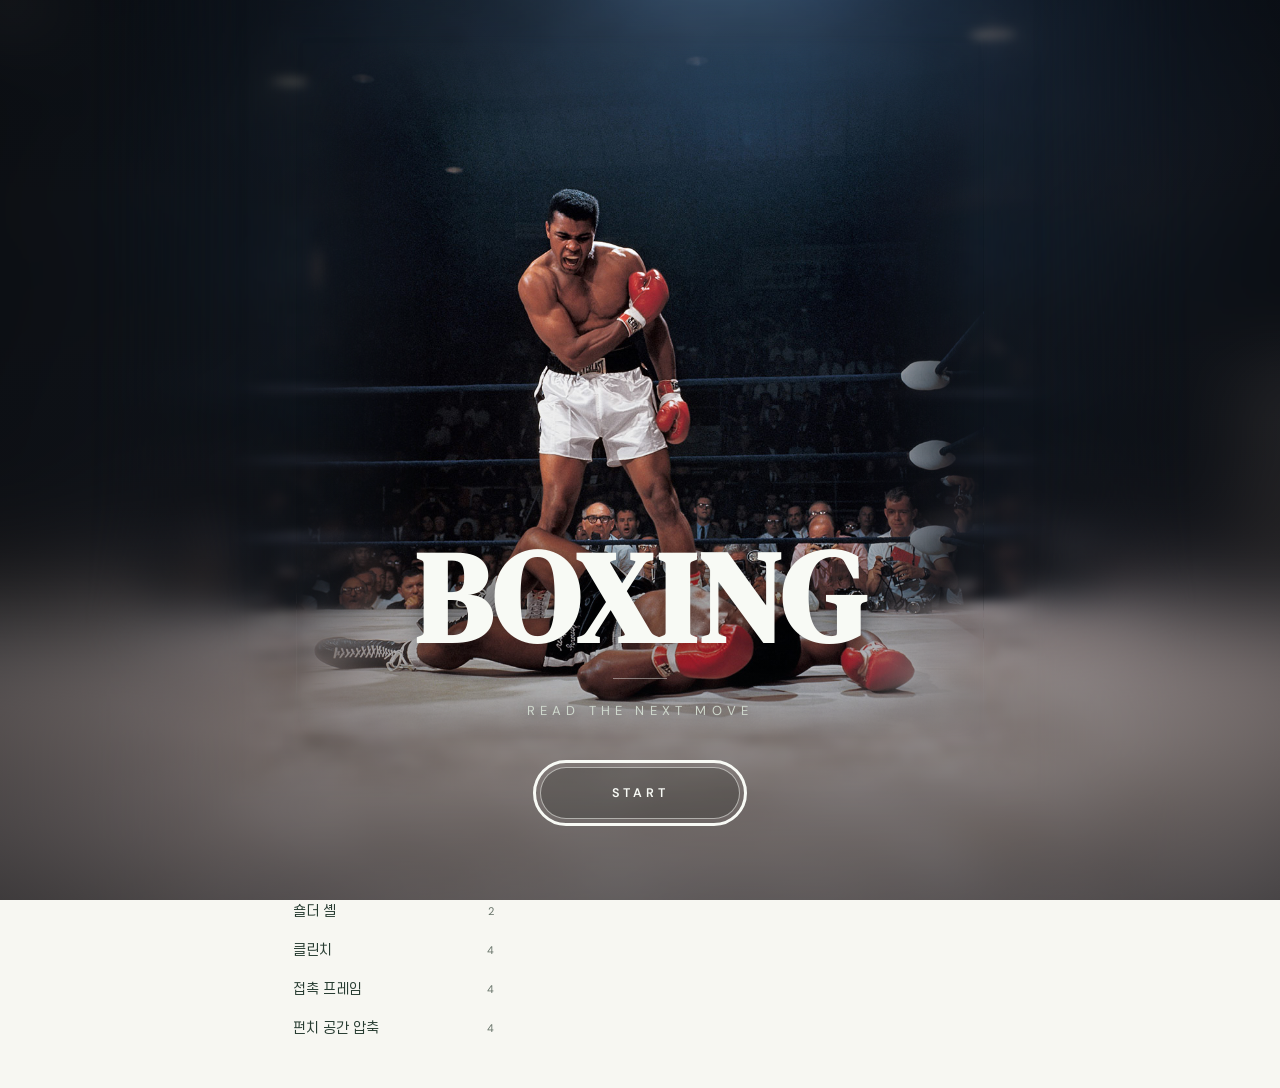
==== commit 71cc1b70: "Soften photo joins and match arena tones across responsive backgrounds" ====
--- a/index.html
+++ b/index.html
@@ -19,8 +19,8 @@
 /* Generated arena continuation, aligned to the untouched original photograph. */
 .introbg{position:absolute;inset:0;width:100%;height:100%;pointer-events:none}
 .introart{position:absolute;left:50%;top:43%;transform:translate(-50%,-50%);width:auto;height:auto;max-width:min(96vw,1120px);max-height:78vh;object-fit:contain;pointer-events:none;
- -webkit-mask-image:linear-gradient(to right,transparent,#000 6%,#000 94%,transparent),linear-gradient(to bottom,transparent,#000 6%,#000 94%,transparent);-webkit-mask-composite:source-in;
- mask-image:linear-gradient(to right,transparent,#000 6%,#000 94%,transparent),linear-gradient(to bottom,transparent,#000 6%,#000 94%,transparent);mask-composite:intersect}
+ -webkit-mask-image:linear-gradient(to right,transparent,#000 20%,#000 80%,transparent),linear-gradient(to bottom,transparent,#000 14%,#000 94%,transparent);-webkit-mask-composite:source-in;
+ mask-image:linear-gradient(to right,transparent,#000 20%,#000 80%,transparent),linear-gradient(to bottom,transparent,#000 14%,#000 94%,transparent);mask-composite:intersect}
 .introveil{position:absolute;inset:0;background:linear-gradient(180deg,rgba(6,10,15,.12),transparent 28%,rgba(6,10,15,.08) 53%,rgba(6,10,15,.48) 100%)}
 .introinner{position:relative;text-align:center;color:#f4f6f1;animation:introup .9s cubic-bezier(.2,.8,.3,1) both}
 .introtitle{margin:0;font-size:clamp(50px,11.5vw,128px);line-height:.88;letter-spacing:.015em;font-weight:750;color:#f8faf5;text-shadow:0 2px 26px rgba(0,0,0,.55)}
@@ -34,7 +34,7 @@
 @keyframes introup{from{opacity:0;transform:translateY(18px)}to{opacity:1;transform:none}}
 @media(max-width:760px){
  #intro{min-height:100svh;padding-bottom:max(calc(env(safe-area-inset-bottom) + 24px),clamp(40px,9svh,86px))}
- .introart{top:35%;max-width:96vw;max-height:58svh}
+ .introart{top:35%;max-width:96vw;max-height:58svh;-webkit-mask-image:linear-gradient(to right,transparent,#000 9%,#000 91%,transparent),linear-gradient(to bottom,transparent,#000 16%,#000 94%,transparent);mask-image:linear-gradient(to right,transparent,#000 9%,#000 91%,transparent),linear-gradient(to bottom,transparent,#000 16%,#000 94%,transparent)}
  .introveil{background:linear-gradient(180deg,rgba(6,10,15,.12),transparent 25%,rgba(6,10,15,.12) 49%,rgba(6,10,15,.52) 100%)}
  .introlead{letter-spacing:.3em}
  .introstart{min-width:0;width:min(300px,80vw);padding:14px 0}
@@ -210,7 +210,7 @@
  $('search').addEventListener('input',renderActions);$('restart').addEventListener('click',goHome);$('brand-home').addEventListener('click',goHome);$('back').addEventListener('click',()=>{if(!history.length)return;const old=history.pop();({action,starter,exact,trail}=old);if(action===null)$('filters').open=false;render();});$('close-dialog').addEventListener('click',closeModal);$('move-dialog').addEventListener('click',e=>{if(e.target===$('move-dialog')){const rect=e.target.getBoundingClientRect();if(e.clientX<rect.left||e.clientX>rect.right||e.clientY<rect.top||e.clientY>rect.bottom)closeModal();}});$('modal-continue').addEventListener('click',()=>{const c=modalContext;closeModal();if(c)jump(c);});
 window.boxingExplorer={data:D,seeds,group,variants,choose,advance,jump,reason,uses,responseTarget,openMove,render,goHome,responseRecords,inboundGroups,inboundVariants,graphData,openMap,focusMap,renderMap,zoomMap,renderIncoming,getState:()=>({action,starter,exact,trail,cards,picks,incomingPicks,incomingSelected,mapFocus,mapMode,mapBox})};render();
 })();
-</script><script src="assets/intro-background.js?v=20261126-scene2"></script><script>
+</script><script src="assets/intro-background.js?v=20261126-scene3"></script><script>
 (()=>{'use strict';
  const intro=document.getElementById('intro');if(!intro||document.documentElement.classList.contains('no-intro')){if(intro)intro.hidden=true;return;}
  const root=document.documentElement,button=document.getElementById('introstart');
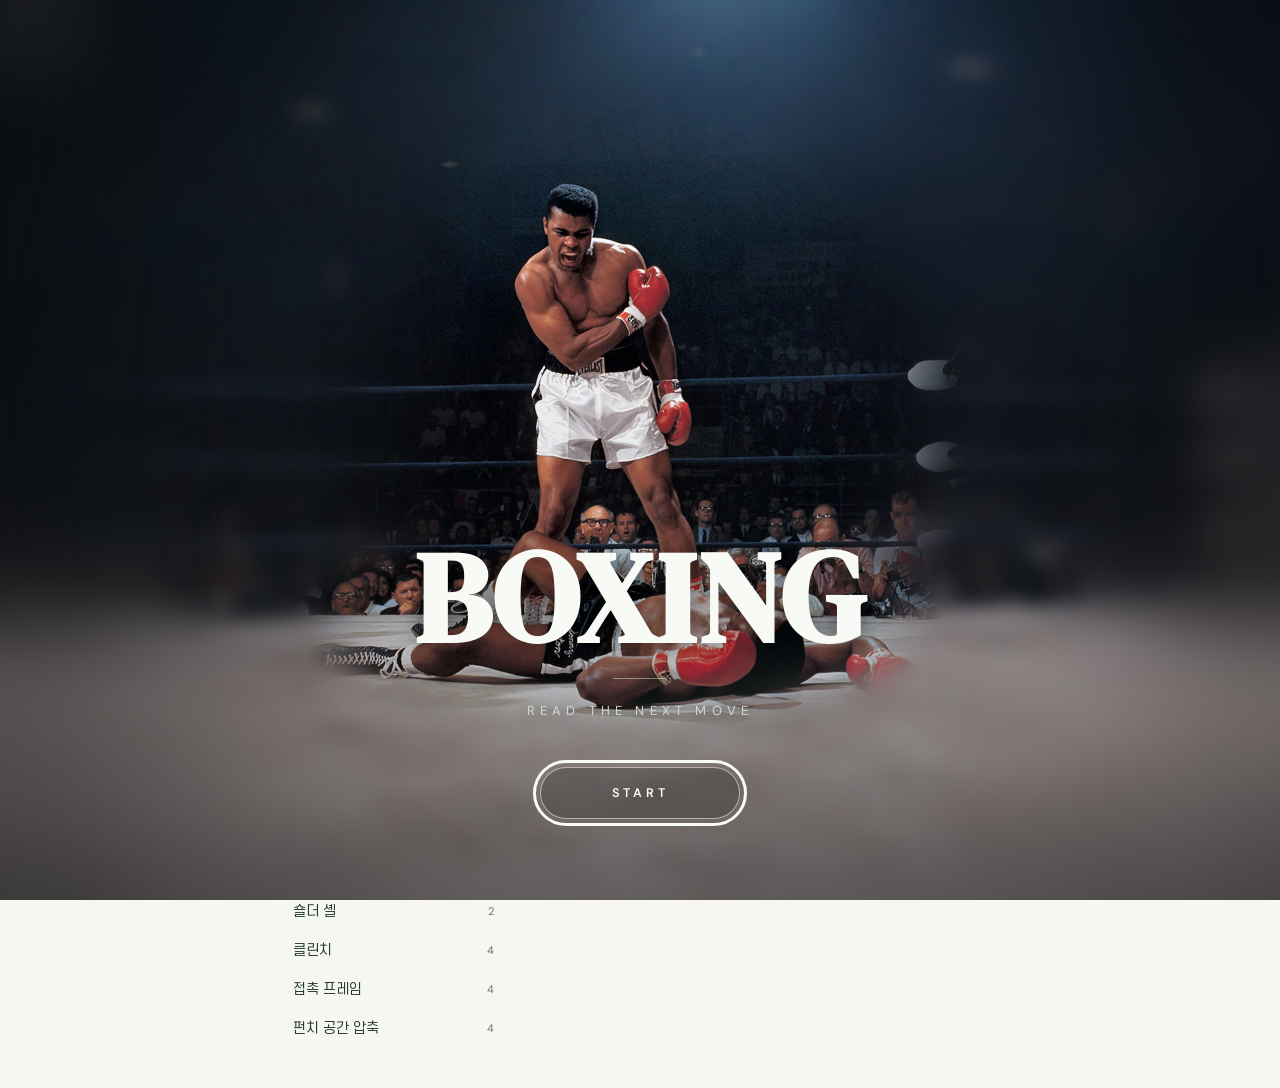
==== commit d739fd2c: "Unify intro photo and arena with multiband blending and measured mobile layout" ====
--- a/index.html
+++ b/index.html
@@ -12,15 +12,13 @@
 @media(max-width:640px){.landing h1{margin:26px 0 28px;line-height:1.05}.landing h1 .title-name{display:block;font-size:46px}.landing h1 .title-tagline{display:block;margin-top:8px;font-size:clamp(19px,5.3vw,28px);letter-spacing:-.025em}.landing .layout{display:flex;flex-direction:column;gap:0}.landing .switch{order:0;max-width:270px;width:100%;margin-bottom:16px}.landing #search{order:1;width:100%;height:46px}.landing .bar{order:2;padding:14px 0 22px;width:100%}.landing .filters>summary{text-align:left}.landing .filterfields{display:grid;grid-template-columns:repeat(2,minmax(0,1fr));justify-content:stretch;gap:12px;padding-top:8px}.landing .filterfields select{width:100%;padding:9px 8px}.landing .filterfields .check{align-self:end;min-height:39px}.landing #actionlist{order:3;display:block;max-height:none;overflow:visible;padding:0 0 30px}.landing .home-group{margin-bottom:26px}.landing .category{margin:0 0 6px;font-size:12px}.landing .action{width:100%;border:0;border-radius:7px;padding:11px 4px;font-size:15px;min-height:46px}.landing .action small{display:block;color:var(--muted)}}
 
 /* ---------- intro splash (first entry only) ---------- */
-#intro{position:fixed;inset:0;z-index:60;display:flex;flex-direction:column;justify-content:flex-end;align-items:center;overflow:hidden;background:#0a0e0c;opacity:1;transition:opacity .55s ease;padding:0 22px clamp(42px,9vh,104px)}
+#intro{position:fixed;inset:0;height:100dvh;z-index:60;display:flex;flex-direction:column;justify-content:flex-end;align-items:center;overflow:hidden;background:#0a0e0c;opacity:1;transition:opacity .55s ease;padding:0 22px clamp(42px,9vh,104px)}
 #intro[hidden]{display:none}
 html.no-intro #intro{display:none}
 #intro.gone{opacity:0;pointer-events:none}
 /* Generated arena continuation, aligned to the untouched original photograph. */
 .introbg{position:absolute;inset:0;width:100%;height:100%;pointer-events:none}
-.introart{position:absolute;left:50%;top:43%;transform:translate(-50%,-50%);width:auto;height:auto;max-width:min(96vw,1120px);max-height:78vh;object-fit:contain;pointer-events:none;
- -webkit-mask-image:linear-gradient(to right,transparent,#000 20%,#000 80%,transparent),linear-gradient(to bottom,transparent,#000 14%,#000 94%,transparent);-webkit-mask-composite:source-in;
- mask-image:linear-gradient(to right,transparent,#000 20%,#000 80%,transparent),linear-gradient(to bottom,transparent,#000 14%,#000 94%,transparent);mask-composite:intersect}
+.introart{display:none}
 .introveil{position:absolute;inset:0;background:linear-gradient(180deg,rgba(6,10,15,.12),transparent 28%,rgba(6,10,15,.08) 53%,rgba(6,10,15,.48) 100%)}
 .introinner{position:relative;text-align:center;color:#f4f6f1;animation:introup .9s cubic-bezier(.2,.8,.3,1) both}
 .introtitle{margin:0;font-size:clamp(50px,11.5vw,128px);line-height:.88;letter-spacing:.015em;font-weight:750;color:#f8faf5;text-shadow:0 2px 26px rgba(0,0,0,.55)}
@@ -33,8 +31,7 @@
 html.intro-open,html.intro-open body{overflow:hidden}
 @keyframes introup{from{opacity:0;transform:translateY(18px)}to{opacity:1;transform:none}}
 @media(max-width:760px){
- #intro{min-height:100svh;padding-bottom:max(calc(env(safe-area-inset-bottom) + 24px),clamp(40px,9svh,86px))}
- .introart{top:35%;max-width:96vw;max-height:58svh;-webkit-mask-image:linear-gradient(to right,transparent,#000 9%,#000 91%,transparent),linear-gradient(to bottom,transparent,#000 16%,#000 94%,transparent);mask-image:linear-gradient(to right,transparent,#000 9%,#000 91%,transparent),linear-gradient(to bottom,transparent,#000 16%,#000 94%,transparent)}
+ #intro{min-height:0;padding-bottom:max(calc(env(safe-area-inset-bottom) + 24px),clamp(40px,9svh,86px))}
  .introveil{background:linear-gradient(180deg,rgba(6,10,15,.12),transparent 25%,rgba(6,10,15,.12) 49%,rgba(6,10,15,.52) 100%)}
  .introlead{letter-spacing:.3em}
  .introstart{min-width:0;width:min(300px,80vw);padding:14px 0}
@@ -210,7 +207,7 @@
  $('search').addEventListener('input',renderActions);$('restart').addEventListener('click',goHome);$('brand-home').addEventListener('click',goHome);$('back').addEventListener('click',()=>{if(!history.length)return;const old=history.pop();({action,starter,exact,trail}=old);if(action===null)$('filters').open=false;render();});$('close-dialog').addEventListener('click',closeModal);$('move-dialog').addEventListener('click',e=>{if(e.target===$('move-dialog')){const rect=e.target.getBoundingClientRect();if(e.clientX<rect.left||e.clientX>rect.right||e.clientY<rect.top||e.clientY>rect.bottom)closeModal();}});$('modal-continue').addEventListener('click',()=>{const c=modalContext;closeModal();if(c)jump(c);});
 window.boxingExplorer={data:D,seeds,group,variants,choose,advance,jump,reason,uses,responseTarget,openMove,render,goHome,responseRecords,inboundGroups,inboundVariants,graphData,openMap,focusMap,renderMap,zoomMap,renderIncoming,getState:()=>({action,starter,exact,trail,cards,picks,incomingPicks,incomingSelected,mapFocus,mapMode,mapBox})};render();
 })();
-</script><script src="assets/intro-background.js?v=20261126-scene3"></script><script>
+</script><script src="assets/intro-background.js?v=20261126-composite4"></script><script>
 (()=>{'use strict';
  const intro=document.getElementById('intro');if(!intro||document.documentElement.classList.contains('no-intro')){if(intro)intro.hidden=true;return;}
  const root=document.documentElement,button=document.getElementById('introstart');
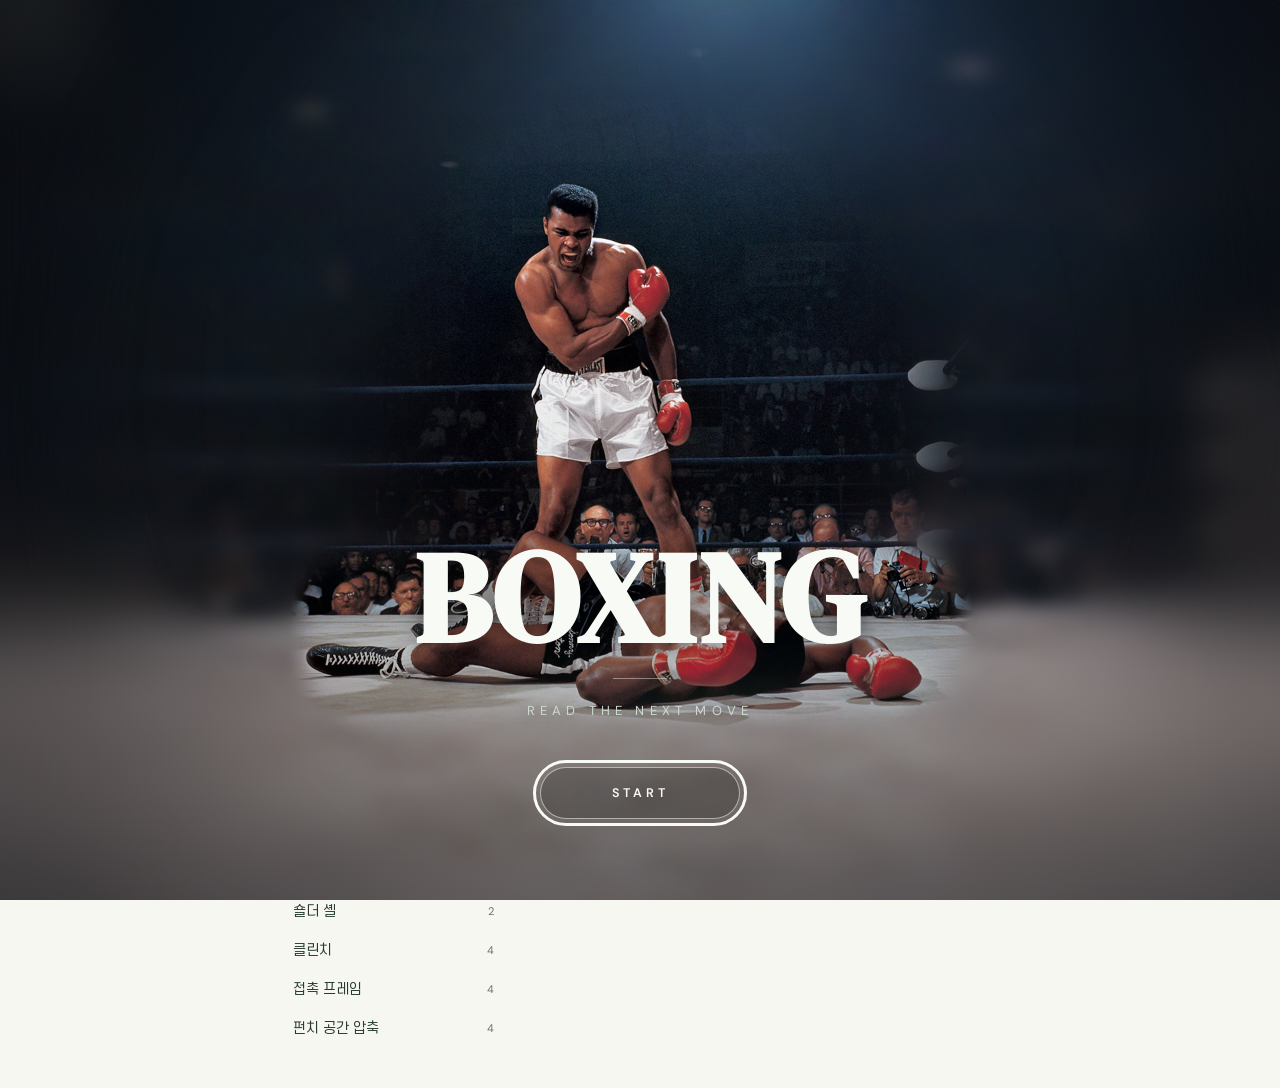
==== commit 3c940d22: "Preserve full foreground athlete while blending the surrounding canvas" ====
--- a/index.html
+++ b/index.html
@@ -207,7 +207,7 @@
  $('search').addEventListener('input',renderActions);$('restart').addEventListener('click',goHome);$('brand-home').addEventListener('click',goHome);$('back').addEventListener('click',()=>{if(!history.length)return;const old=history.pop();({action,starter,exact,trail}=old);if(action===null)$('filters').open=false;render();});$('close-dialog').addEventListener('click',closeModal);$('move-dialog').addEventListener('click',e=>{if(e.target===$('move-dialog')){const rect=e.target.getBoundingClientRect();if(e.clientX<rect.left||e.clientX>rect.right||e.clientY<rect.top||e.clientY>rect.bottom)closeModal();}});$('modal-continue').addEventListener('click',()=>{const c=modalContext;closeModal();if(c)jump(c);});
 window.boxingExplorer={data:D,seeds,group,variants,choose,advance,jump,reason,uses,responseTarget,openMove,render,goHome,responseRecords,inboundGroups,inboundVariants,graphData,openMap,focusMap,renderMap,zoomMap,renderIncoming,getState:()=>({action,starter,exact,trail,cards,picks,incomingPicks,incomingSelected,mapFocus,mapMode,mapBox})};render();
 })();
-</script><script src="assets/intro-background.js?v=20261126-composite4"></script><script>
+</script><script src="assets/intro-background.js?v=20261127-composite5"></script><script>
 (()=>{'use strict';
  const intro=document.getElementById('intro');if(!intro||document.documentElement.classList.contains('no-intro')){if(intro)intro.hidden=true;return;}
  const root=document.documentElement,button=document.getElementById('introstart');
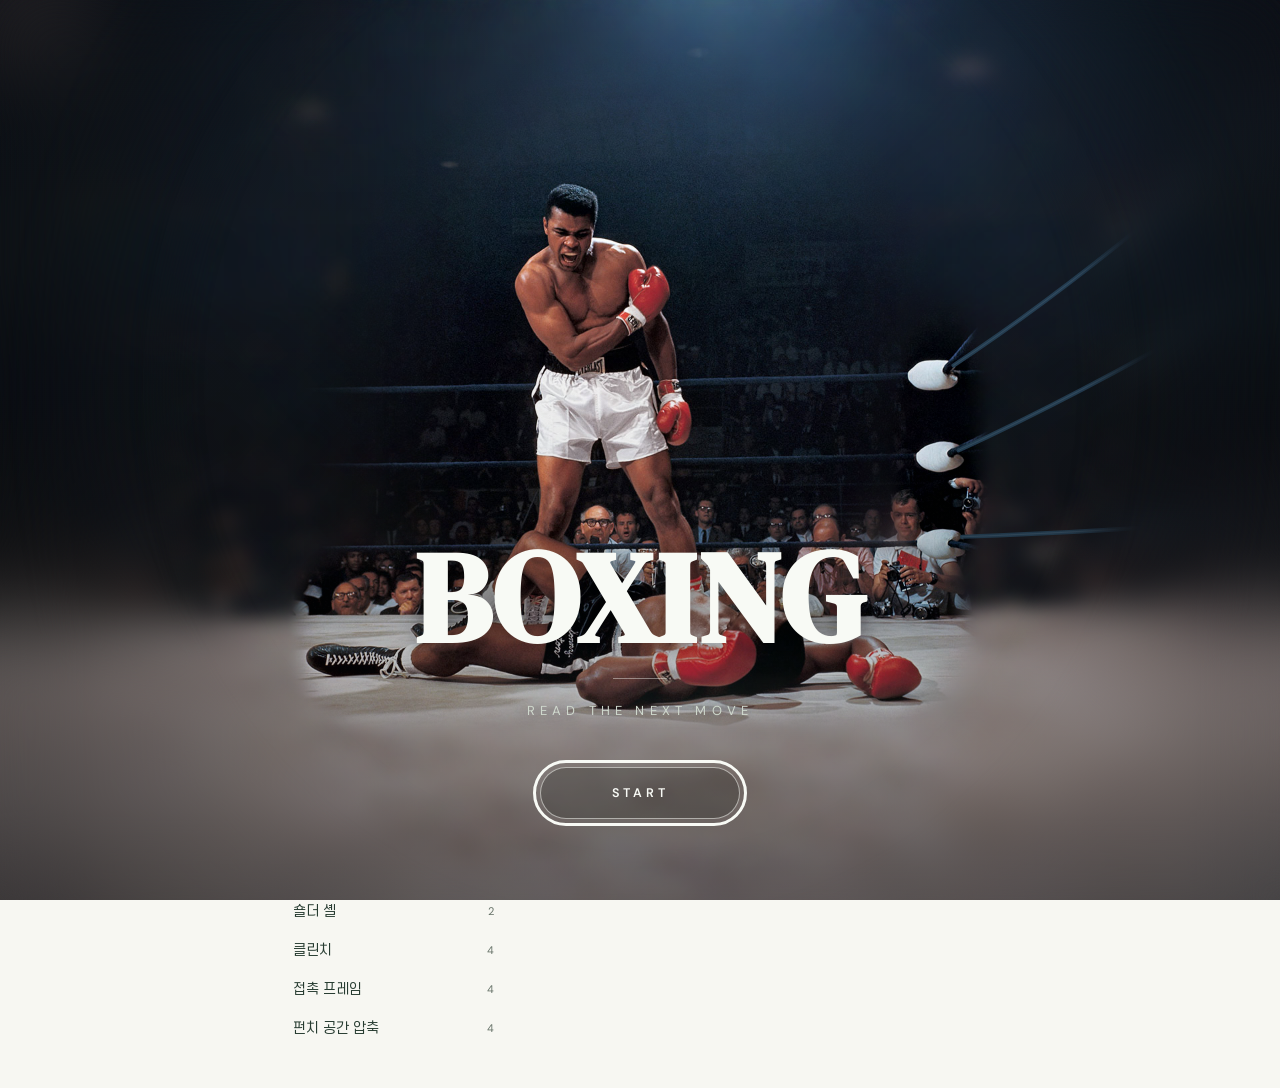
==== commit 0d7c299f: "Remove synthetic straight ropes and return blue ropes from original right corner into depth" ====
--- a/index.html
+++ b/index.html
@@ -207,7 +207,7 @@
  $('search').addEventListener('input',renderActions);$('restart').addEventListener('click',goHome);$('brand-home').addEventListener('click',goHome);$('back').addEventListener('click',()=>{if(!history.length)return;const old=history.pop();({action,starter,exact,trail}=old);if(action===null)$('filters').open=false;render();});$('close-dialog').addEventListener('click',closeModal);$('move-dialog').addEventListener('click',e=>{if(e.target===$('move-dialog')){const rect=e.target.getBoundingClientRect();if(e.clientX<rect.left||e.clientX>rect.right||e.clientY<rect.top||e.clientY>rect.bottom)closeModal();}});$('modal-continue').addEventListener('click',()=>{const c=modalContext;closeModal();if(c)jump(c);});
 window.boxingExplorer={data:D,seeds,group,variants,choose,advance,jump,reason,uses,responseTarget,openMove,render,goHome,responseRecords,inboundGroups,inboundVariants,graphData,openMap,focusMap,renderMap,zoomMap,renderIncoming,getState:()=>({action,starter,exact,trail,cards,picks,incomingPicks,incomingSelected,mapFocus,mapMode,mapBox})};render();
 })();
-</script><script src="assets/intro-background.js?v=20261127-composite5"></script><script>
+</script><script src="assets/intro-background.js?v=20261127-corner6"></script><script>
 (()=>{'use strict';
  const intro=document.getElementById('intro');if(!intro||document.documentElement.classList.contains('no-intro')){if(intro)intro.hidden=true;return;}
  const root=document.documentElement,button=document.getElementById('introstart');
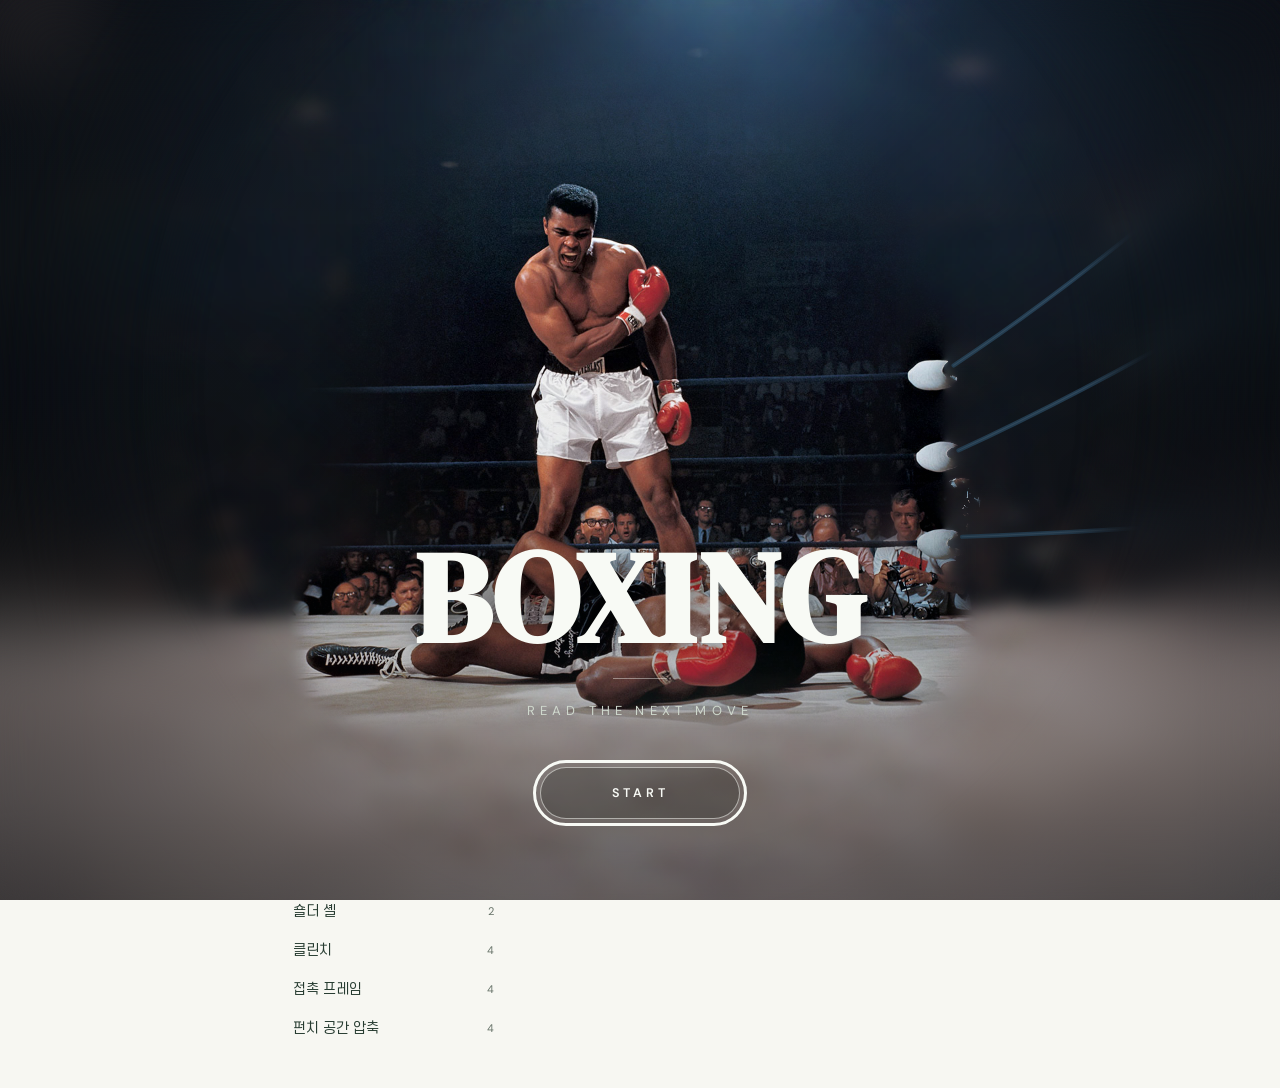
==== commit 21cd94bc: "Clean old outgoing rope fragments while retaining original corner pads" ====
--- a/index.html
+++ b/index.html
@@ -207,7 +207,7 @@
  $('search').addEventListener('input',renderActions);$('restart').addEventListener('click',goHome);$('brand-home').addEventListener('click',goHome);$('back').addEventListener('click',()=>{if(!history.length)return;const old=history.pop();({action,starter,exact,trail}=old);if(action===null)$('filters').open=false;render();});$('close-dialog').addEventListener('click',closeModal);$('move-dialog').addEventListener('click',e=>{if(e.target===$('move-dialog')){const rect=e.target.getBoundingClientRect();if(e.clientX<rect.left||e.clientX>rect.right||e.clientY<rect.top||e.clientY>rect.bottom)closeModal();}});$('modal-continue').addEventListener('click',()=>{const c=modalContext;closeModal();if(c)jump(c);});
 window.boxingExplorer={data:D,seeds,group,variants,choose,advance,jump,reason,uses,responseTarget,openMove,render,goHome,responseRecords,inboundGroups,inboundVariants,graphData,openMap,focusMap,renderMap,zoomMap,renderIncoming,getState:()=>({action,starter,exact,trail,cards,picks,incomingPicks,incomingSelected,mapFocus,mapMode,mapBox})};render();
 })();
-</script><script src="assets/intro-background.js?v=20261127-corner6"></script><script>
+</script><script src="assets/intro-background.js?v=20261127-corner7"></script><script>
 (()=>{'use strict';
  const intro=document.getElementById('intro');if(!intro||document.documentElement.classList.contains('no-intro')){if(intro)intro.hidden=true;return;}
  const root=document.documentElement,button=document.getElementById('introstart');
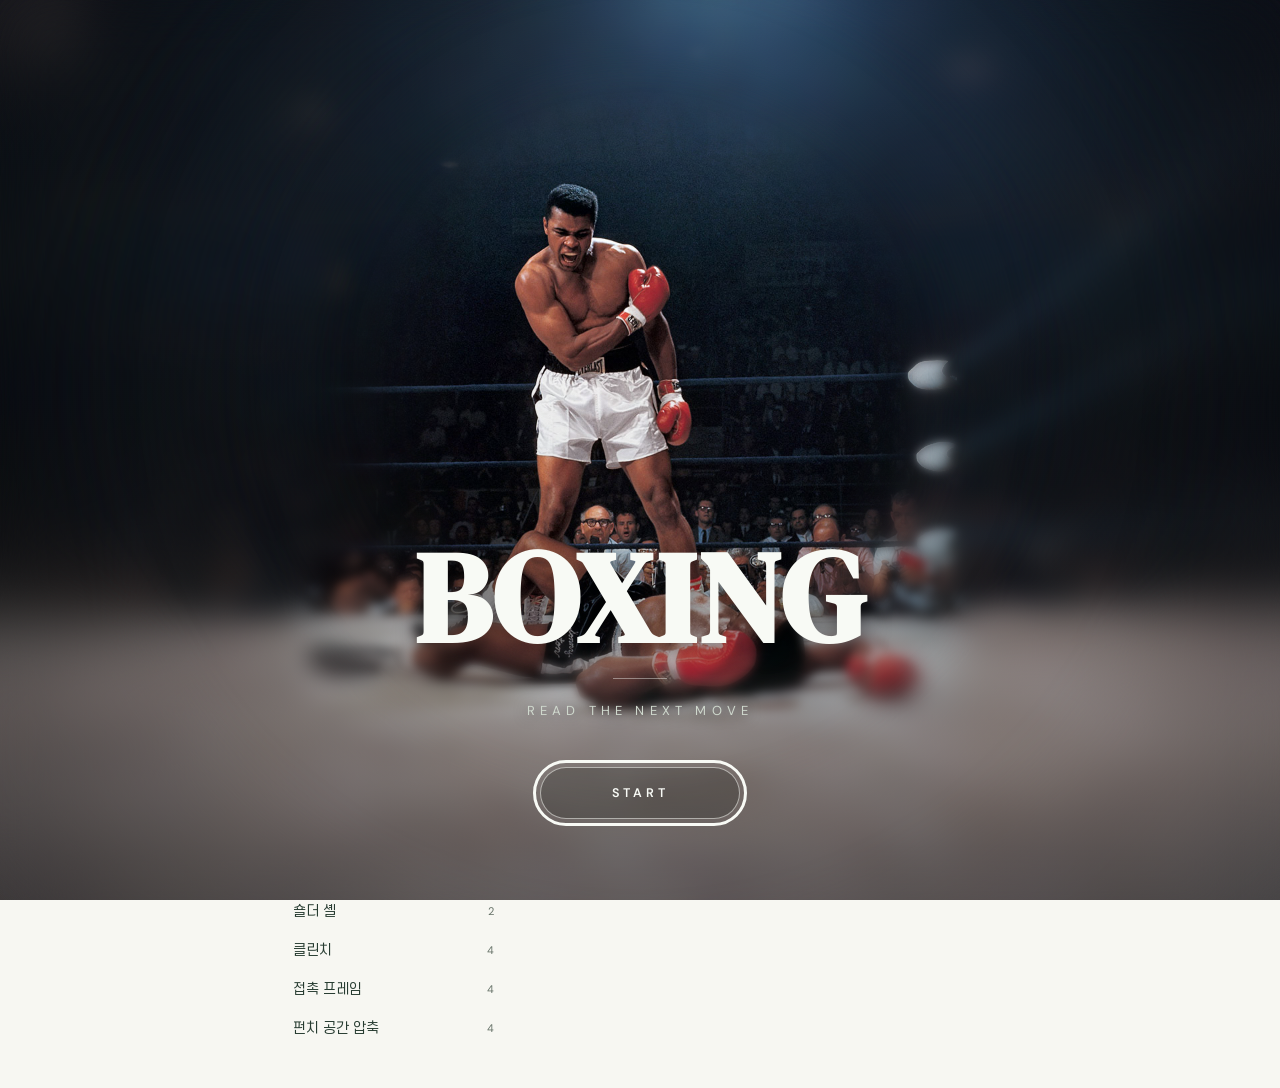
==== commit 5fb3b397: "Unify rope and arena defocus with continuous circular falloff; remove straight corner sharpness seam" ====
--- a/index.html
+++ b/index.html
@@ -207,7 +207,7 @@
  $('search').addEventListener('input',renderActions);$('restart').addEventListener('click',goHome);$('brand-home').addEventListener('click',goHome);$('back').addEventListener('click',()=>{if(!history.length)return;const old=history.pop();({action,starter,exact,trail}=old);if(action===null)$('filters').open=false;render();});$('close-dialog').addEventListener('click',closeModal);$('move-dialog').addEventListener('click',e=>{if(e.target===$('move-dialog')){const rect=e.target.getBoundingClientRect();if(e.clientX<rect.left||e.clientX>rect.right||e.clientY<rect.top||e.clientY>rect.bottom)closeModal();}});$('modal-continue').addEventListener('click',()=>{const c=modalContext;closeModal();if(c)jump(c);});
 window.boxingExplorer={data:D,seeds,group,variants,choose,advance,jump,reason,uses,responseTarget,openMove,render,goHome,responseRecords,inboundGroups,inboundVariants,graphData,openMap,focusMap,renderMap,zoomMap,renderIncoming,getState:()=>({action,starter,exact,trail,cards,picks,incomingPicks,incomingSelected,mapFocus,mapMode,mapBox})};render();
 })();
-</script><script src="assets/intro-background.js?v=20261127-corner7"></script><script>
+</script><script src="assets/intro-background.js?v=20261127-radial8"></script><script>
 (()=>{'use strict';
  const intro=document.getElementById('intro');if(!intro||document.documentElement.classList.contains('no-intro')){if(intro)intro.hidden=true;return;}
  const root=document.documentElement,button=document.getElementById('introstart');
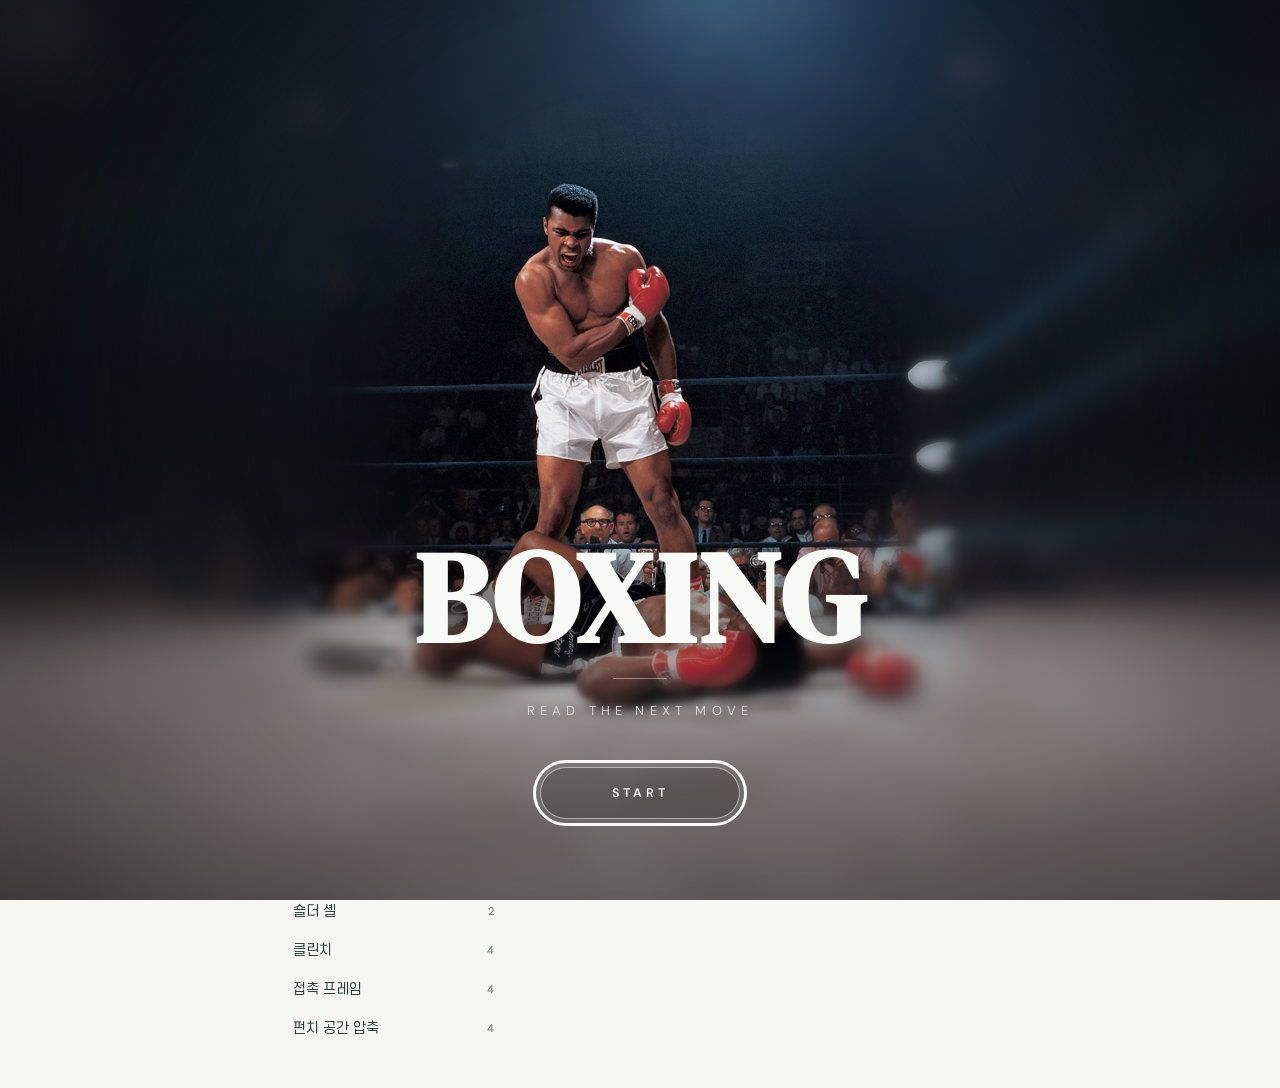
==== commit cfad959f: "Balance soft blue rope visibility within shared circular defocus" ====
--- a/index.html
+++ b/index.html
@@ -207,7 +207,7 @@
  $('search').addEventListener('input',renderActions);$('restart').addEventListener('click',goHome);$('brand-home').addEventListener('click',goHome);$('back').addEventListener('click',()=>{if(!history.length)return;const old=history.pop();({action,starter,exact,trail}=old);if(action===null)$('filters').open=false;render();});$('close-dialog').addEventListener('click',closeModal);$('move-dialog').addEventListener('click',e=>{if(e.target===$('move-dialog')){const rect=e.target.getBoundingClientRect();if(e.clientX<rect.left||e.clientX>rect.right||e.clientY<rect.top||e.clientY>rect.bottom)closeModal();}});$('modal-continue').addEventListener('click',()=>{const c=modalContext;closeModal();if(c)jump(c);});
 window.boxingExplorer={data:D,seeds,group,variants,choose,advance,jump,reason,uses,responseTarget,openMove,render,goHome,responseRecords,inboundGroups,inboundVariants,graphData,openMap,focusMap,renderMap,zoomMap,renderIncoming,getState:()=>({action,starter,exact,trail,cards,picks,incomingPicks,incomingSelected,mapFocus,mapMode,mapBox})};render();
 })();
-</script><script src="assets/intro-background.js?v=20261127-radial8"></script><script>
+</script><script src="assets/intro-background.js?v=20261127-radial9"></script><script>
 (()=>{'use strict';
  const intro=document.getElementById('intro');if(!intro||document.documentElement.classList.contains('no-intro')){if(intro)intro.hidden=true;return;}
  const root=document.documentElement,button=document.getElementById('introstart');
